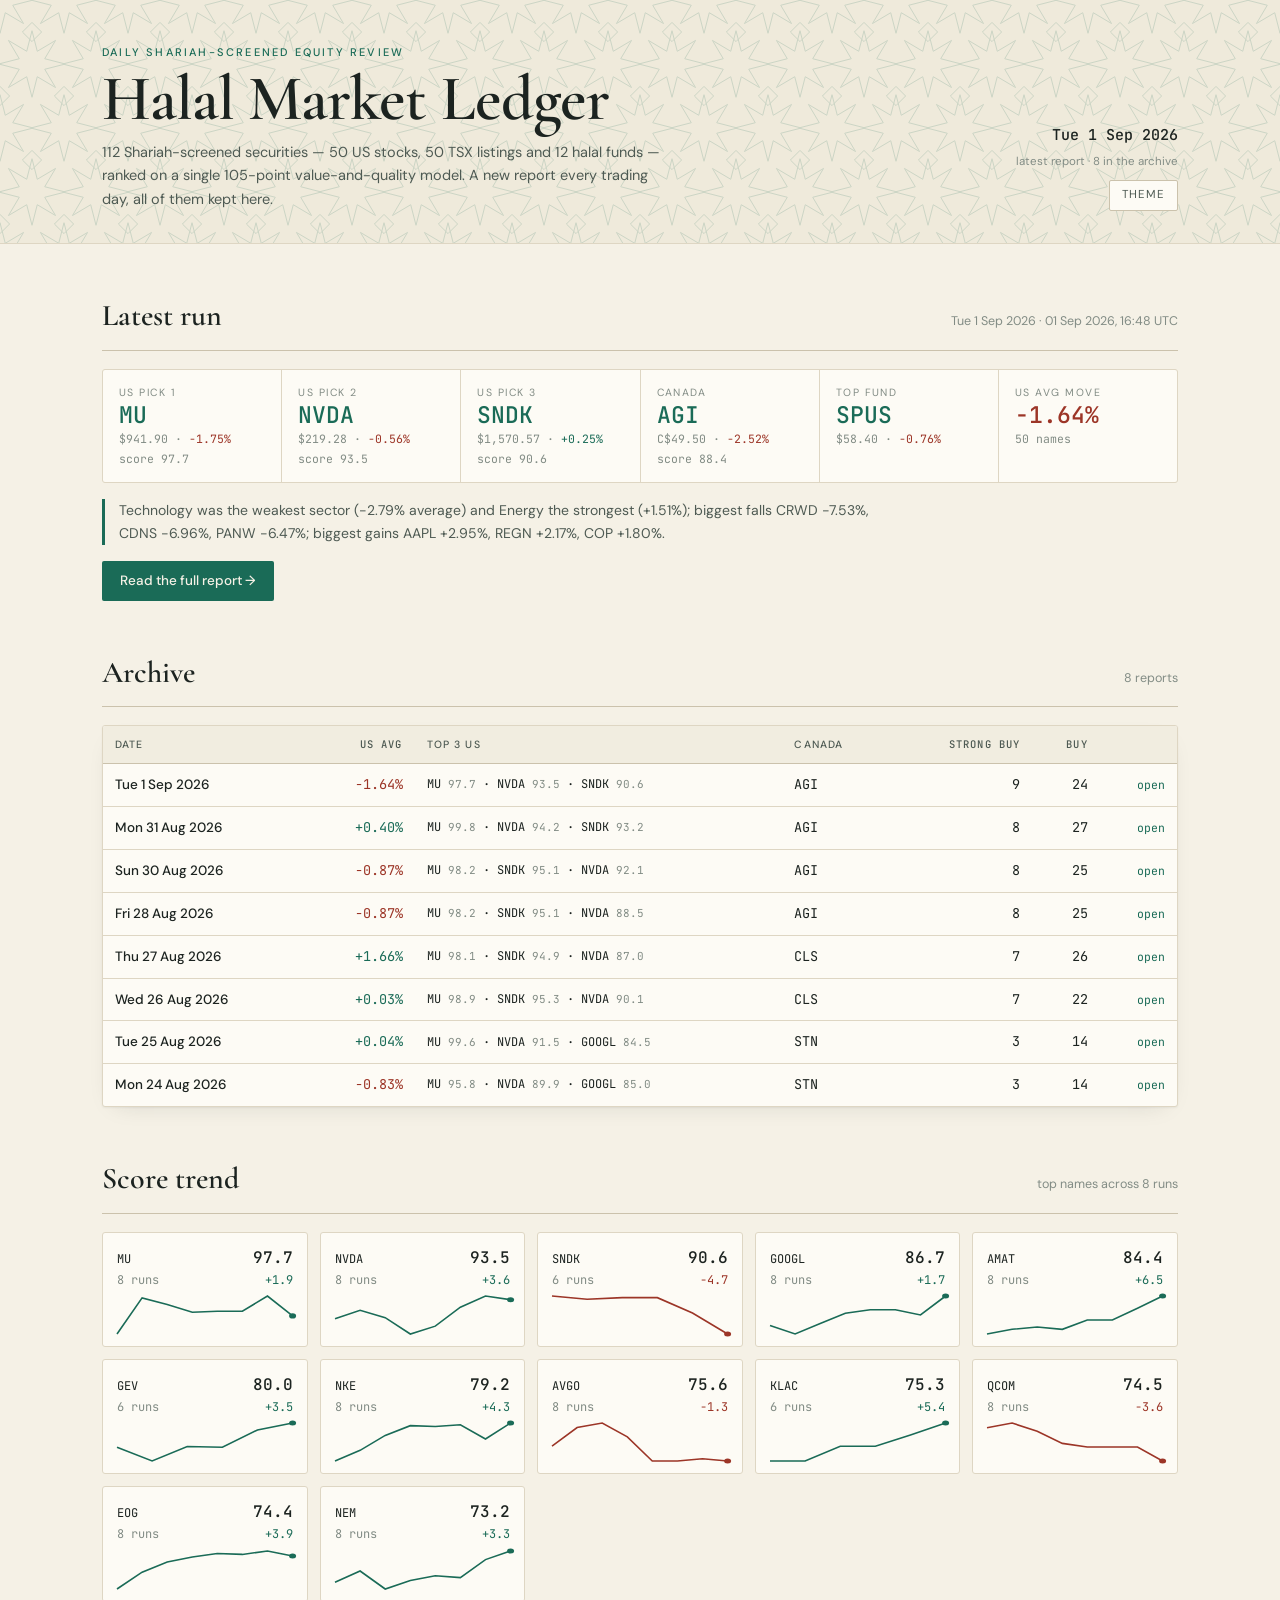
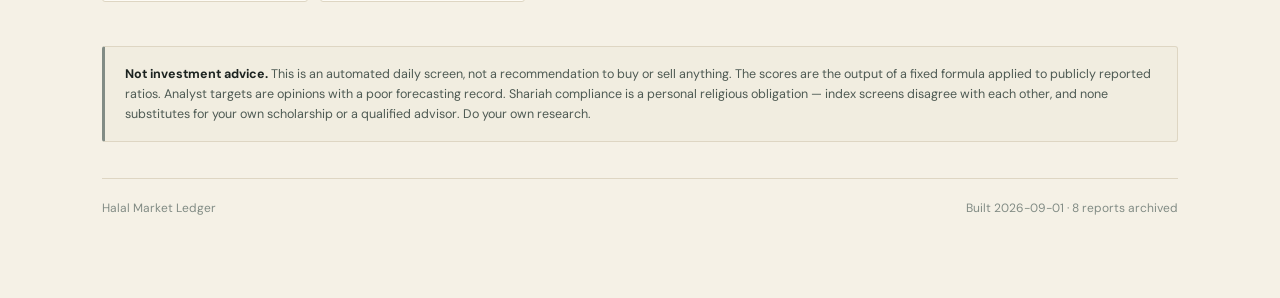
==== index.html @ 100cb051 "report: 2026-09-01" ====
<!doctype html>
<html lang="en">
<head>
<meta charset="utf-8">
<meta name="viewport" content="width=device-width,initial-scale=1">
<title>Halal Market Ledger</title>
<meta name="description" content="Daily Shariah-screened equity review — 112 securities scored every trading day.">
<link rel="icon" href="data:image/svg+xml,<svg xmlns=%22http://www.w3.org/2000/svg%22 viewBox=%220 0 100 100%22><text y=%22.9em%22 font-size=%2290%22>🌙</text></svg>">
<link rel="preconnect" href="https://fonts.googleapis.com">
<link rel="preconnect" href="https://fonts.gstatic.com" crossorigin>
<link rel="stylesheet" href="https://fonts.googleapis.com/css2?family=Cormorant+Garamond:wght@400;500;600;700&family=DM+Sans:opsz,wght@9..40,300;9..40,400;9..40,500;9..40,700&family=JetBrains+Mono:wght@400;500;700&display=swap">
<link rel="stylesheet" href="assets/style.css">
</head>
<body>
<script>(function(){try{var t=localStorage.getItem('hml-theme');if(t)document.documentElement.setAttribute('data-theme',t);}catch(e){}})();</script>

<div class="hero"><canvas id="stars"></canvas><div class="hero-in">
<div class="brand"><span class="eyebrow">Daily Shariah-Screened Equity Review</span><h1>Halal Market Ledger</h1><p class="sub">112 Shariah-screened securities &mdash; 50 US stocks, 50 TSX listings and 12 halal funds &mdash; ranked on a single 105-point value-and-quality model. A new report every trading day, all of them kept here.</p></div>
<div class="stamp">
<span class="big">Tue 1 Sep 2026</span>
<span class="sm">latest report &middot; 8 in the archive</span>
<button class="themebtn" id="themebtn" type="button" aria-label="Switch colour theme">Theme</button>
<script>
(function(){
  var b=document.getElementById('themebtn'); if(!b) return;
  b.addEventListener('click',function(){
    var de=document.documentElement, cur=de.getAttribute('data-theme');
    if(!cur){ cur = window.matchMedia && window.matchMedia('(prefers-color-scheme: dark)').matches ? 'dark':'light'; }
    var next = cur==='dark' ? 'light':'dark';
    de.setAttribute('data-theme',next);
    try{ localStorage.setItem('hml-theme',next); }catch(e){}
  });
})();
</script>
</div></div></div>
<div class="wrap">
<section><div class="sec-head"><h2>Latest run</h2><span class="sec-note">Tue 1 Sep 2026 &middot; 01 Sep 2026, 16:48 UTC</span></div>
<div class="strip">
<div class="sc"><span class="l">US pick 1</span><span class="v">MU</span><span class="m">$941.90 &middot; <span class="down">-1.75%</span></span><span class="m">score 97.7</span></div>
<div class="sc"><span class="l">US pick 2</span><span class="v">NVDA</span><span class="m">$219.28 &middot; <span class="down">-0.56%</span></span><span class="m">score 93.5</span></div>
<div class="sc"><span class="l">US pick 3</span><span class="v">SNDK</span><span class="m">$1,570.57 &middot; <span class="up">+0.25%</span></span><span class="m">score 90.6</span></div>
<div class="sc"><span class="l">Canada</span><span class="v">AGI</span><span class="m">C$49.50 &middot; <span class="down">-2.52%</span></span><span class="m">score 88.4</span></div>
<div class="sc"><span class="l">Top fund</span><span class="v">SPUS</span><span class="m">$58.40 &middot; <span class="down">-0.76%</span></span></div>
<div class="sc"><span class="l">US avg move</span><span class="v"><span class="down">-1.64%</span></span><span class="m">50 names</span></div>
</div>
<p class="note">Technology was the weakest sector (-2.79% average) and Energy the strongest (+1.51%); biggest falls CRWD -7.53%, CDNS -6.96%, PANW -6.47%; biggest gains AAPL +2.95%, REGN +2.17%, COP +1.80%.</p>
<p style="margin-top:16px"><a class="cta" href="reports/2026-09-01.html">Read the full report &rarr;</a></p>
</section>
<section><div class="sec-head"><h2>Archive</h2><span class="sec-note">8 reports</span></div>
<div class="tw"><table><thead><tr><th>Date</th><th class="num">US avg</th><th>Top 3 US</th><th>Canada</th><th class="num">Strong Buy</th><th class="num">Buy</th><th></th></tr></thead><tbody>
<tr><td class="nm"><a href="reports/2026-09-01.html">Tue 1 Sep 2026</a></td><td class="num"><span class="down">-1.64%</span></td><td class="picks">MU <span class="mut">97.7</span> &middot; NVDA <span class="mut">93.5</span> &middot; SNDK <span class="mut">90.6</span></td><td class="mono">AGI</td><td class="num">9</td><td class="num">24</td><td class="num"><a class="mini" href="reports/2026-09-01.html">open</a></td></tr>
<tr><td class="nm"><a href="reports/2026-08-31.html">Mon 31 Aug 2026</a></td><td class="num"><span class="up">+0.40%</span></td><td class="picks">MU <span class="mut">99.8</span> &middot; NVDA <span class="mut">94.2</span> &middot; SNDK <span class="mut">93.2</span></td><td class="mono">AGI</td><td class="num">8</td><td class="num">27</td><td class="num"><a class="mini" href="reports/2026-08-31.html">open</a></td></tr>
<tr><td class="nm"><a href="reports/2026-08-30.html">Sun 30 Aug 2026</a></td><td class="num"><span class="down">-0.87%</span></td><td class="picks">MU <span class="mut">98.2</span> &middot; SNDK <span class="mut">95.1</span> &middot; NVDA <span class="mut">92.1</span></td><td class="mono">AGI</td><td class="num">8</td><td class="num">25</td><td class="num"><a class="mini" href="reports/2026-08-30.html">open</a></td></tr>
<tr><td class="nm"><a href="reports/2026-08-28.html">Fri 28 Aug 2026</a></td><td class="num"><span class="down">-0.87%</span></td><td class="picks">MU <span class="mut">98.2</span> &middot; SNDK <span class="mut">95.1</span> &middot; NVDA <span class="mut">88.5</span></td><td class="mono">AGI</td><td class="num">8</td><td class="num">25</td><td class="num"><a class="mini" href="reports/2026-08-28.html">open</a></td></tr>
<tr><td class="nm"><a href="reports/2026-08-27.html">Thu 27 Aug 2026</a></td><td class="num"><span class="up">+1.66%</span></td><td class="picks">MU <span class="mut">98.1</span> &middot; SNDK <span class="mut">94.9</span> &middot; NVDA <span class="mut">87.0</span></td><td class="mono">CLS</td><td class="num">7</td><td class="num">26</td><td class="num"><a class="mini" href="reports/2026-08-27.html">open</a></td></tr>
<tr><td class="nm"><a href="reports/2026-08-26.html">Wed 26 Aug 2026</a></td><td class="num"><span class="up">+0.03%</span></td><td class="picks">MU <span class="mut">98.9</span> &middot; SNDK <span class="mut">95.3</span> &middot; NVDA <span class="mut">90.1</span></td><td class="mono">CLS</td><td class="num">7</td><td class="num">22</td><td class="num"><a class="mini" href="reports/2026-08-26.html">open</a></td></tr>
<tr><td class="nm"><a href="reports/2026-08-25.html">Tue 25 Aug 2026</a></td><td class="num"><span class="up">+0.04%</span></td><td class="picks">MU <span class="mut">99.6</span> &middot; NVDA <span class="mut">91.5</span> &middot; GOOGL <span class="mut">84.5</span></td><td class="mono">STN</td><td class="num">3</td><td class="num">14</td><td class="num"><a class="mini" href="reports/2026-08-25.html">open</a></td></tr>
<tr><td class="nm"><a href="reports/2026-08-24.html">Mon 24 Aug 2026</a></td><td class="num"><span class="down">-0.83%</span></td><td class="picks">MU <span class="mut">95.8</span> &middot; NVDA <span class="mut">89.9</span> &middot; GOOGL <span class="mut">85.0</span></td><td class="mono">STN</td><td class="num">3</td><td class="num">14</td><td class="num"><a class="mini" href="reports/2026-08-24.html">open</a></td></tr>
</tbody></table></div></section>
<section><div class="sec-head"><h2>Score trend</h2><span class="sec-note">top names across 8 runs</span></div>
<div id="trend" class="tgrid"></div></section>
<div class="disc"><b>Not investment advice.</b> This is an automated daily screen, not a recommendation to buy or sell anything. The scores are the output of a fixed formula applied to publicly reported ratios. Analyst targets are opinions with a poor forecasting record. Shariah compliance is a personal religious obligation &mdash; index screens disagree with each other, and none substitutes for your own scholarship or a qualified advisor. Do your own research.</div>
<footer><span>Halal Market Ledger</span><span>Built 2026-09-01 &middot; 8 reports archived</span></footer>
</div>
<script id="hist" type="application/json">[{"d": "2026-09-01", "us": [{"t": "MU", "p": 941.9046, "c": -1.7549653, "s": 97.7, "v": "Strong Buy"}, {"t": "NVDA", "p": 219.28, "c": -0.5578212, "s": 93.5, "v": "Strong Buy"}, {"t": "SNDK", "p": 1570.57, "c": 0.24701571, "s": 90.6, "v": "Strong Buy"}, {"t": "GOOGL", "p": 335.35, "c": -1.1788282, "s": 86.7, "v": "Strong Buy"}, {"t": "AMAT", "p": 441.51, "c": -3.6824548, "s": 84.4, "v": "Strong Buy"}, {"t": "GEV", "p": 888.85, "c": -1.0773212, "s": 80.0, "v": "Strong Buy"}, {"t": "NKE", "p": 38.17, "c": -1.2419232, "s": 79.2, "v": "Buy"}, {"t": "AVGO", "p": 369.26, "c": -0.29162028, "s": 75.6, "v": "Buy"}, {"t": "KLAC", "p": 169.76, "c": -3.2430906, "s": 75.3, "v": "Buy"}, {"t": "QCOM", "p": 166.2799, "c": -2.463684, "s": 74.5, "v": "Buy"}, {"t": "EOG", "p": 147.07, "c": 1.4555743, "s": 74.4, "v": "Buy"}, {"t": "NEM", "p": 124.19, "c": -1.4834168, "s": 73.2, "v": "Buy"}, {"t": "LRCX", "p": 290.71, "c": -3.5755744, "s": 73.1, "v": "Buy"}, {"t": "ISRG", "p": 367.61, "c": -2.4544926, "s": 72.2, "v": "Buy"}, {"t": "TXN", "p": 251.77, "c": -3.5031233, "s": 72.1, "v": "Buy"}, {"t": "ASML", "p": 1660.475, "c": -2.0952137, "s": 70.0, "v": "Buy"}, {"t": "ORCL", "p": 141.25, "c": -5.276918, "s": 68.7, "v": "Wait"}, {"t": "TJX", "p": 133.38, "c": -0.3957873, "s": 68.3, "v": "Buy"}, {"t": "REGN", "p": 816.43, "c": 2.171244, "s": 66.6, "v": "Hold"}, {"t": "MSFT", "p": 499.445, "c": -1.5464529, "s": 66.4, "v": "Buy"}, {"t": "CSCO", "p": 109.18, "c": -1.1856254, "s": 64.8, "v": "Hold"}, {"t": "COP", "p": 134.87, "c": 1.796354, "s": 64.7, "v": "Hold"}, {"t": "VRTX", "p": 549.045, "c": 0.8310004, "s": 64.5, "v": "Hold"}, {"t": "SYK", "p": 321.5101, "c": -0.70719165, "s": 64.1, "v": "Hold"}, {"t": "CDNS", "p": 315.21, "c": -6.9573197, "s": 64.1, "v": "Hold"}, {"t": "ADI", "p": 353.455, "c": -2.0898, "s": 63.7, "v": "Hold"}, {"t": "AMD", "p": 457.47, "c": -2.8148367, "s": 62.7, "v": "Hold"}, {"t": "ANET", "p": 190.135, "c": -2.8386774, "s": 62.0, "v": "Hold"}, {"t": "PG", "p": 146.36, "c": 0.85446906, "s": 59.8, "v": "Hold"}, {"t": "CTAS", "p": 200.0127, "c": -0.88076615, "s": 59.6, "v": "Hold"}, {"t": "ADBE", "p": 287.98, "c": -1.6428148, "s": 59.5, "v": "Hold"}, {"t": "XOM", "p": 163.02, "c": 1.2736894, "s": 58.1, "v": "Hold"}, {"t": "LLY", "p": 1165.655, "c": 0.7715758, "s": 56.1, "v": "Hold"}, {"t": "AAPL", "p": 326.195, "c": 2.950925, "s": 55.0, "v": "Hold"}, {"t": "HD", "p": 321.11, "c": -2.0498433, "s": 54.7, "v": "Wait"}, {"t": "JNJ", "p": 268.7747, "c": 1.1001251, "s": 54.5, "v": "Hold"}, {"t": "LIN", "p": 482.73, "c": -1.3991535, "s": 54.1, "v": "Hold"}, {"t": "FTNT", "p": 160.995, "c": -5.8123198, "s": 52.3, "v": "Hold"}, {"t": "ITW", "p": 270.2, "c": -1.8774678, "s": 51.4, "v": "Wait"}, {"t": "EMR", "p": 148.52, "c": -2.5715022, "s": 51.3, "v": "Hold"}, {"t": "ABT", "p": 109.55, "c": -0.7339594, "s": 51.0, "v": "Hold"}, {"t": "TMO", "p": 600.78, "c": -2.6446195, "s": 50.6, "v": "Hold"}, {"t": "DHR", "p": 206.75, "c": -3.1887982, "s": 50.5, "v": "Hold"}, {"t": "CRM", "p": 254.79, "c": -1.0678012, "s": 49.3, "v": "Hold"}, {"t": "TSLA", "p": 356.89, "c": -3.0058424, "s": 43.0, "v": "Wait"}, {"t": "CRWD", "p": 213.6, "c": -7.532465, "s": 35.5, "v": "Skip"}, {"t": "ABBV", "p": 258.9, "c": 0.9671556, "s": 35.0, "v": "Skip"}, {"t": "NOW", "p": 142.37, "c": -3.7975607, "s": 33.1, "v": "Skip"}, {"t": "PANW", "p": 357.425, "c": -6.4650817, "s": 30.5, "v": "Skip"}, {"t": "MRK", "p": 148.845, "c": 0.7343034, "s": 29.7, "v": "Skip"}]}, {"d": "2026-08-31", "us": [{"t": "MU", "p": 958.73, "c": 2.7731917, "s": 99.8, "v": "Strong Buy"}, {"t": "NVDA", "p": 220.78, "c": 1.4847142, "s": 94.2, "v": "Strong Buy"}, {"t": "SNDK", "p": 1566.7, "c": 5.5031023, "s": 93.2, "v": "Strong Buy"}, {"t": "GOOGL", "p": 339.35, "c": -2.0889208, "s": 85.6, "v": "Strong Buy"}, {"t": "AMAT", "p": 458.39, "c": -0.7104639, "s": 82.3, "v": "Strong Buy"}, {"t": "GEV", "p": 898.53, "c": -1.46941, "s": 79.0, "v": "Buy"}, {"t": "NKE", "p": 39.06, "c": -1.36363, "s": 77.4, "v": "Buy"}, {"t": "QCOM", "p": 170.48, "c": 3.8309236, "s": 76.0, "v": "Buy"}, {"t": "AVGO", "p": 370.34, "c": 0.42029008, "s": 75.8, "v": "Buy"}, {"t": "EOG", "p": 144.96, "c": 1.12313, "s": 75.0, "v": "Buy"}, {"t": "KLAC", "p": 175.45, "c": -0.051268283, "s": 73.6, "v": "Buy"}, {"t": "NEM", "p": 126.06, "c": -1.50024, "s": 72.3, "v": "Buy"}, {"t": "LRCX", "p": 301.49, "c": -0.13580777, "s": 71.8, "v": "Buy"}, {"t": "ISRG", "p": 376.86, "c": 1.1433116, "s": 71.8, "v": "Buy"}, {"t": "TXN", "p": 260.91, "c": 0.8776635, "s": 71.2, "v": "Buy"}, {"t": "ORCL", "p": 149.12, "c": -1.14684, "s": 69.5, "v": "Wait"}, {"t": "ASML", "p": 1696.01, "c": -0.008844945, "s": 69.3, "v": "Buy"}, {"t": "TJX", "p": 133.91, "c": -0.895494, "s": 67.9, "v": "Buy"}, {"t": "REGN", "p": 799.08, "c": 0.61572355, "s": 66.8, "v": "Buy"}, {"t": "COP", "p": 132.49, "c": 1.64173, "s": 65.7, "v": "Buy"}, {"t": "MSFT", "p": 507.29, "c": -1.2151228, "s": 65.4, "v": "Buy"}, {"t": "VRTX", "p": 544.52, "c": 0.5224422, "s": 64.8, "v": "Hold"}, {"t": "CSCO", "p": 110.49, "c": 0.5094129, "s": 64.6, "v": "Hold"}, {"t": "SYK", "p": 323.8, "c": -2.08353, "s": 63.3, "v": "Hold"}, {"t": "AMD", "p": 470.72, "c": 1.1040025, "s": 62.4, "v": "Hold"}, {"t": "ADI", "p": 362.14, "c": 0.099512376, "s": 62.4, "v": "Hold"}, {"t": "CDNS", "p": 338.78, "c": -0.4729915, "s": 61.2, "v": "Hold"}, {"t": "ANET", "p": 195.69, "c": 0.158664, "s": 61.0, "v": "Hold"}, {"t": "PG", "p": 145.12, "c": 0.931977, "s": 60.4, "v": "Hold"}, {"t": "ADBE", "p": 292.79, "c": 0.43565434, "s": 60.2, "v": "Hold"}, {"t": "XOM", "p": 160.95, "c": 2.70563, "s": 59.8, "v": "Hold"}, {"t": "CTAS", "p": 201.79, "c": -1.1705356, "s": 58.9, "v": "Hold"}, {"t": "FTNT", "p": 170.93, "c": 2.969875, "s": 56.0, "v": "Hold"}, {"t": "LLY", "p": 1156.73, "c": -1.52221, "s": 55.7, "v": "Hold"}, {"t": "AAPL", "p": 316.85, "c": -0.8914626, "s": 54.4, "v": "Hold"}, {"t": "JNJ", "p": 265.85, "c": -0.817043, "s": 54.2, "v": "Hold"}, {"t": "HD", "p": 327.83, "c": -0.714745, "s": 53.6, "v": "Wait"}, {"t": "LIN", "p": 489.58, "c": 0.014295276, "s": 53.5, "v": "Hold"}, {"t": "ABT", "p": 110.36, "c": -1.87606, "s": 50.2, "v": "Hold"}, {"t": "ITW", "p": 275.37, "c": -1.68869, "s": 50.1, "v": "Wait"}, {"t": "EMR", "p": 152.44, "c": -1.76569, "s": 49.9, "v": "Hold"}, {"t": "TMO", "p": 617.1, "c": -0.816487, "s": 49.5, "v": "Hold"}, {"t": "CRM", "p": 257.54, "c": 0.601566, "s": 49.4, "v": "Hold"}, {"t": "DHR", "p": 213.56, "c": -1.16167, "s": 49.1, "v": "Hold"}, {"t": "TSLA", "p": 367.95, "c": 5.5053797, "s": 44.8, "v": "Wait"}, {"t": "CRWD", "p": 231.0, "c": 5.7692337, "s": 37.0, "v": "Wait"}, {"t": "NOW", "p": 147.99, "c": 2.2666, "s": 35.9, "v": "Skip"}, {"t": "ABBV", "p": 256.42, "c": 0.367942, "s": 35.2, "v": "Skip"}, {"t": "PANW", "p": 382.13, "c": 2.836462, "s": 33.5, "v": "Skip"}, {"t": "MRK", "p": 147.76, "c": -0.397716, "s": 29.4, "v": "Skip"}]}, {"d": "2026-08-30", "us": [{"t": "MU", "p": 932.86, "c": -0.27047855, "s": 98.2, "v": "Strong Buy"}, {"t": "SNDK", "p": 1484.98, "c": 0.002022243, "s": 95.1, "v": "Strong Buy"}, {"t": "NVDA", "p": 217.55, "c": -4.5749598, "s": 92.1, "v": "Strong Buy"}, {"t": "GOOGL", "p": 346.59, "c": 1.743726, "s": 85.9, "v": "Strong Buy"}, {"t": "AMAT", "p": 461.67, "c": -4.2893214, "s": 80.3, "v": "Strong Buy"}, {"t": "NKE", "p": 39.6, "c": 3.01769, "s": 79.0, "v": "Buy"}, {"t": "GEV", "p": 911.93, "c": -4.39282, "s": 76.5, "v": "Buy"}, {"t": "QCOM", "p": 164.19, "c": -0.35805094, "s": 76.0, "v": "Buy"}, {"t": "AVGO", "p": 368.79, "c": -0.74016255, "s": 75.6, "v": "Buy"}, {"t": "EOG", "p": 143.35, "c": -0.795844, "s": 74.6, "v": "Buy"}, {"t": "ISRG", "p": 372.6, "c": 1.5065242, "s": 73.0, "v": "Buy"}, {"t": "KLAC", "p": 175.54, "c": -4.47843, "s": 72.0, "v": "Buy"}, {"t": "NEM", "p": 127.98, "c": -3.25799, "s": 70.4, "v": "Buy"}, {"t": "TXN", "p": 258.64, "c": -2.9639053, "s": 69.9, "v": "Buy"}, {"t": "LRCX", "p": 301.9, "c": -5.2357316, "s": 69.9, "v": "Buy"}, {"t": "ORCL", "p": 150.85, "c": -0.717386, "s": 69.5, "v": "Wait"}, {"t": "ASML", "p": 1696.16, "c": -2.2391787, "s": 68.4, "v": "Buy"}, {"t": "TJX", "p": 135.12, "c": 0.670536, "s": 67.9, "v": "Buy"}, {"t": "REGN", "p": 794.19, "c": -1.6738706, "s": 66.2, "v": "Buy"}, {"t": "MSFT", "p": 513.53, "c": 1.6770349, "s": 66.0, "v": "Buy"}, {"t": "COP", "p": 130.35, "c": 0.640829, "s": 66.0, "v": "Buy"}, {"t": "VRTX", "p": 541.69, "c": -1.0702193, "s": 64.5, "v": "Hold"}, {"t": "SYK", "p": 330.69, "c": 2.6605, "s": 64.2, "v": "Hold"}, {"t": "CSCO", "p": 109.93, "c": -1.9794928, "s": 64.1, "v": "Hold"}, {"t": "AMD", "p": 465.58, "c": -2.326563, "s": 61.6, "v": "Hold"}, {"t": "ADI", "p": 361.78, "c": -3.4016852, "s": 61.2, "v": "Hold"}, {"t": "PG", "p": 143.78, "c": 0.447114, "s": 60.7, "v": "Hold"}, {"t": "ADBE", "p": 291.52, "c": 0.81964207, "s": 60.5, "v": "Hold"}, {"t": "CDNS", "p": 340.39, "c": -2.0601277, "s": 60.4, "v": "Hold"}, {"t": "ANET", "p": 195.38, "c": -2.83952, "s": 60.1, "v": "Hold"}, {"t": "XOM", "p": 156.71, "c": 0.172593, "s": 59.9, "v": "Hold"}, {"t": "CTAS", "p": 204.18, "c": 0.01469448, "s": 58.4, "v": "Hold"}, {"t": "AAPL", "p": 319.7, "c": 1.627575, "s": 55.3, "v": "Hold"}, {"t": "LLY", "p": 1174.61, "c": -0.126689, "s": 54.9, "v": "Hold"}, {"t": "JNJ", "p": 268.04, "c": 0.854129, "s": 54.5, "v": "Hold"}, {"t": "LIN", "p": 489.51, "c": 0.85711414, "s": 54.1, "v": "Hold"}, {"t": "HD", "p": 330.19, "c": 0.480818, "s": 53.6, "v": "Wait"}, {"t": "FTNT", "p": 166.0, "c": -3.9240646, "s": 52.7, "v": "Hold"}, {"t": "CRM", "p": 256.0, "c": 1.56715, "s": 50.5, "v": "Hold"}, {"t": "ABT", "p": 112.47, "c": 0.788606, "s": 50.0, "v": "Hold"}, {"t": "ITW", "p": 280.1, "c": -0.557392, "s": 49.2, "v": "Wait"}, {"t": "DHR", "p": 216.07, "c": 0.18083, "s": 48.7, "v": "Hold"}, {"t": "TMO", "p": 622.18, "c": -1.35088, "s": 48.7, "v": "Hold"}, {"t": "EMR", "p": 155.18, "c": -1.60422, "s": 48.7, "v": "Hold"}, {"t": "TSLA", "p": 348.75, "c": -1.7079556, "s": 44.9, "v": "Wait"}, {"t": "NOW", "p": 144.71, "c": 4.5366, "s": 37.0, "v": "Wait"}, {"t": "CRWD", "p": 218.4, "c": -4.1937237, "s": 35.1, "v": "Skip"}, {"t": "ABBV", "p": 255.48, "c": -1.03428, "s": 34.8, "v": "Skip"}, {"t": "PANW", "p": 371.59, "c": -2.9411023, "s": 30.6, "v": "Skip"}, {"t": "MRK", "p": 148.35, "c": -0.795765, "s": 29.1, "v": "Skip"}]}, {"d": "2026-08-28", "us": [{"t": "MU", "p": 932.86, "c": -0.27047855, "s": 98.2, "v": "Strong Buy"}, {"t": "SNDK", "p": 1484.98, "c": 0.002022243, "s": 95.1, "v": "Strong Buy"}, {"t": "NVDA", "p": 217.55, "c": -4.5749598, "s": 88.5, "v": "Strong Buy"}, {"t": "GOOGL", "p": 346.59, "c": 1.743726, "s": 85.9, "v": "Strong Buy"}, {"t": "AMAT", "p": 461.67, "c": -4.2893214, "s": 80.3, "v": "Strong Buy"}, {"t": "NKE", "p": 39.6, "c": 3.01769, "s": 78.8, "v": "Buy"}, {"t": "GEV", "p": 911.93, "c": -4.39282, "s": 76.6, "v": "Buy"}, {"t": "QCOM", "p": 164.19, "c": -0.35805094, "s": 76.0, "v": "Buy"}, {"t": "AVGO", "p": 368.79, "c": -0.74016255, "s": 75.6, "v": "Buy"}, {"t": "EOG", "p": 143.35, "c": -0.795844, "s": 74.7, "v": "Buy"}, {"t": "ISRG", "p": 372.6, "c": 1.5065242, "s": 73.0, "v": "Buy"}, {"t": "KLAC", "p": 175.54, "c": -4.47843, "s": 72.0, "v": "Buy"}, {"t": "NEM", "p": 127.98, "c": -3.25799, "s": 70.6, "v": "Buy"}, {"t": "TXN", "p": 258.64, "c": -2.9639053, "s": 70.3, "v": "Buy"}, {"t": "LRCX", "p": 301.9, "c": -5.2357316, "s": 69.9, "v": "Buy"}, {"t": "ORCL", "p": 150.85, "c": -0.717386, "s": 69.5, "v": "Wait"}, {"t": "ASML", "p": 1696.16, "c": -2.2391787, "s": 68.4, "v": "Buy"}, {"t": "TJX", "p": 135.12, "c": 0.670536, "s": 67.9, "v": "Buy"}, {"t": "REGN", "p": 794.19, "c": -1.6738706, "s": 66.3, "v": "Buy"}, {"t": "MSFT", "p": 513.53, "c": 1.6770349, "s": 66.0, "v": "Buy"}, {"t": "COP", "p": 130.35, "c": 0.640829, "s": 66.0, "v": "Buy"}, {"t": "VRTX", "p": 541.69, "c": -1.0702193, "s": 64.5, "v": "Hold"}, {"t": "SYK", "p": 330.69, "c": 2.6605, "s": 64.2, "v": "Hold"}, {"t": "CSCO", "p": 109.93, "c": -1.9794928, "s": 64.1, "v": "Hold"}, {"t": "AMD", "p": 465.58, "c": -2.326563, "s": 61.7, "v": "Hold"}, {"t": "ADI", "p": 361.78, "c": -3.4016852, "s": 61.2, "v": "Hold"}, {"t": "PG", "p": 143.78, "c": 0.447114, "s": 60.7, "v": "Hold"}, {"t": "ADBE", "p": 291.52, "c": 0.81964207, "s": 60.5, "v": "Hold"}, {"t": "CDNS", "p": 340.39, "c": -2.0601277, "s": 60.5, "v": "Hold"}, {"t": "ANET", "p": 195.38, "c": -2.83952, "s": 60.1, "v": "Hold"}, {"t": "XOM", "p": 156.71, "c": 0.172593, "s": 59.8, "v": "Hold"}, {"t": "CTAS", "p": 204.18, "c": 0.01469448, "s": 58.5, "v": "Hold"}, {"t": "AAPL", "p": 319.7, "c": 1.627575, "s": 55.2, "v": "Hold"}, {"t": "LLY", "p": 1174.61, "c": -0.126689, "s": 55.0, "v": "Hold"}, {"t": "JNJ", "p": 268.04, "c": 0.854129, "s": 54.5, "v": "Hold"}, {"t": "LIN", "p": 489.51, "c": 0.85711414, "s": 54.1, "v": "Hold"}, {"t": "HD", "p": 330.19, "c": 0.480818, "s": 53.6, "v": "Wait"}, {"t": "FTNT", "p": 166.0, "c": -3.9240646, "s": 52.7, "v": "Hold"}, {"t": "ABT", "p": 112.47, "c": 0.788606, "s": 50.0, "v": "Hold"}, {"t": "ITW", "p": 280.1, "c": -0.557392, "s": 49.2, "v": "Wait"}, {"t": "CRM", "p": 256.0, "c": 1.56715, "s": 49.1, "v": "Hold"}, {"t": "TMO", "p": 622.18, "c": -1.35088, "s": 48.9, "v": "Hold"}, {"t": "DHR", "p": 216.07, "c": 0.18083, "s": 48.7, "v": "Hold"}, {"t": "EMR", "p": 155.18, "c": -1.60422, "s": 48.6, "v": "Hold"}, {"t": "TSLA", "p": 348.75, "c": -1.7079556, "s": 44.9, "v": "Wait"}, {"t": "NOW", "p": 144.71, "c": 4.5366, "s": 37.0, "v": "Wait"}, {"t": "ABBV", "p": 255.48, "c": -1.03428, "s": 34.9, "v": "Skip"}, {"t": "CRWD", "p": 218.4, "c": -4.1937237, "s": 32.9, "v": "Skip"}, {"t": "PANW", "p": 371.59, "c": -2.9411023, "s": 30.6, "v": "Skip"}, {"t": "MRK", "p": 148.35, "c": -0.795765, "s": 29.1, "v": "Skip"}]}, {"d": "2026-08-27", "us": [{"t": "MU", "p": 935.39, "c": -0.32075977, "s": 98.1, "v": "Strong Buy"}, {"t": "SNDK", "p": 1484.95, "c": -0.9617402, "s": 94.9, "v": "Strong Buy"}, {"t": "NVDA", "p": 227.98, "c": 8.737953, "s": 87.0, "v": "Strong Buy"}, {"t": "GOOGL", "p": 340.65, "c": -0.3947386, "s": 85.7, "v": "Strong Buy"}, {"t": "NKE", "p": 38.44, "c": -0.388706, "s": 78.9, "v": "Buy"}, {"t": "AMAT", "p": 482.36, "c": 0.5419326, "s": 78.7, "v": "Buy"}, {"t": "AVGO", "p": 371.54, "c": 4.4855065, "s": 77.7, "v": "Buy"}, {"t": "QCOM", "p": 164.78, "c": 0.6474453, "s": 76.4, "v": "Buy"}, {"t": "GEV", "p": 953.83, "c": 0.0776412, "s": 74.5, "v": "Buy"}, {"t": "EOG", "p": 144.5, "c": -0.234739, "s": 74.3, "v": "Buy"}, {"t": "ISRG", "p": 367.07, "c": -0.90438044, "s": 72.8, "v": "Buy"}, {"t": "ORCL", "p": 151.94, "c": 2.06221, "s": 71.2, "v": "Wait"}, {"t": "TXN", "p": 266.54, "c": 1.822218, "s": 70.3, "v": "Buy"}, {"t": "NEM", "p": 132.29, "c": 0.524306, "s": 70.1, "v": "Hold"}, {"t": "KLAC", "p": 183.77, "c": -0.03263752, "s": 69.9, "v": "Buy"}, {"t": "LRCX", "p": 318.58, "c": 1.8217789, "s": 69.5, "v": "Buy"}, {"t": "ASML", "p": 1735.01, "c": -0.608946, "s": 67.7, "v": "Buy"}, {"t": "TJX", "p": 134.22, "c": -1.90748, "s": 67.4, "v": "Buy"}, {"t": "MSFT", "p": 505.06, "c": 1.7507106, "s": 67.3, "v": "Buy"}, {"t": "COP", "p": 129.52, "c": -0.834543, "s": 65.7, "v": "Buy"}, {"t": "REGN", "p": 807.71, "c": -0.8689302, "s": 65.5, "v": "Buy"}, {"t": "VRTX", "p": 547.55, "c": 0.047508594, "s": 64.1, "v": "Hold"}, {"t": "SYK", "p": 322.12, "c": -2.29017, "s": 63.5, "v": "Hold"}, {"t": "CSCO", "p": 112.15, "c": -0.18689843, "s": 63.0, "v": "Hold"}, {"t": "ADBE", "p": 289.15, "c": 5.7337155, "s": 62.4, "v": "Hold"}, {"t": "CDNS", "p": 347.55, "c": 3.845463, "s": 62.0, "v": "Hold"}, {"t": "AMD", "p": 476.67, "c": -0.8857795, "s": 60.5, "v": "Hold"}, {"t": "PG", "p": 143.14, "c": -1.28276, "s": 60.4, "v": "Hold"}, {"t": "ADI", "p": 374.52, "c": 0.73157644, "s": 60.1, "v": "Hold"}, {"t": "XOM", "p": 156.44, "c": -1.10626, "s": 59.6, "v": "Hold"}, {"t": "ANET", "p": 201.09, "c": -0.573549, "s": 58.9, "v": "Hold"}, {"t": "CTAS", "p": 204.15, "c": -0.79211044, "s": 58.3, "v": "Hold"}, {"t": "FTNT", "p": 172.78, "c": 9.673738, "s": 56.5, "v": "Hold"}, {"t": "AAPL", "p": 314.58, "c": 0.36049587, "s": 55.3, "v": "Hold"}, {"t": "LLY", "p": 1176.1, "c": -1.11905, "s": 54.6, "v": "Hold"}, {"t": "JNJ", "p": 265.77, "c": -1.56667, "s": 54.0, "v": "Hold"}, {"t": "LIN", "p": 485.35, "c": -1.0156386, "s": 53.8, "v": "Hold"}, {"t": "HD", "p": 328.61, "c": -1.86353, "s": 53.1, "v": "Wait"}, {"t": "ABT", "p": 111.59, "c": -2.19983, "s": 49.4, "v": "Hold"}, {"t": "DHR", "p": 215.68, "c": 0.148585, "s": 48.8, "v": "Hold"}, {"t": "ITW", "p": 281.67, "c": -1.34496, "s": 48.7, "v": "Wait"}, {"t": "TMO", "p": 630.7, "c": -0.474982, "s": 48.2, "v": "Hold"}, {"t": "EMR", "p": 157.71, "c": -0.366408, "s": 47.8, "v": "Wait"}, {"t": "CRM", "p": 252.05, "c": 22.5805, "s": 47.5, "v": "Wait"}, {"t": "TSLA", "p": 354.81, "c": 2.5996153, "s": 46.1, "v": "Wait"}, {"t": "NOW", "p": 138.43, "c": 10.0397, "s": 38.7, "v": "Wait"}, {"t": "CRWD", "p": 227.96, "c": 20.499004, "s": 35.5, "v": "Skip"}, {"t": "PANW", "p": 382.85, "c": 12.831926, "s": 34.1, "v": "Skip"}, {"t": "ABBV", "p": 258.15, "c": -1.80677, "s": 34.0, "v": "Skip"}, {"t": "MRK", "p": 149.54, "c": -2.32529, "s": 28.5, "v": "Skip"}]}, {"d": "2026-08-26", "us": [{"t": "MU", "p": 938.23, "c": 0.563792, "s": 98.9, "v": "Strong Buy"}, {"t": "SNDK", "p": 1486.84, "c": 0.40991822, "s": 95.3, "v": "Strong Buy"}, {"t": "NVDA", "p": 212.25, "c": -0.37550014, "s": 90.1, "v": "Strong Buy"}, {"t": "GOOGL", "p": 343.06, "c": -1.1240472, "s": 85.1, "v": "Strong Buy"}, {"t": "AMAT", "p": 476.44, "c": -0.7499388, "s": 79.1, "v": "Buy"}, {"t": "AVGO", "p": 354.17, "c": -0.7204061, "s": 78.9, "v": "Buy"}, {"t": "NKE", "p": 39.015, "c": -1.177812, "s": 77.8, "v": "Buy"}, {"t": "QCOM", "p": 161.82, "c": 0.78475946, "s": 77.7, "v": "Buy"}, {"t": "GEV", "p": 943.88, "c": 1.8505956, "s": 76.5, "v": "Buy"}, {"t": "EOG", "p": 145.3, "c": -1.0420206, "s": 73.7, "v": "Buy"}, {"t": "ISRG", "p": 369.99, "c": -0.49752745, "s": 72.3, "v": "Buy"}, {"t": "ORCL", "p": 149.455, "c": 3.2433045, "s": 71.9, "v": "Wait"}, {"t": "TXN", "p": 259.93, "c": -0.046143096, "s": 70.7, "v": "Buy"}, {"t": "KLAC", "p": 181.575, "c": -0.96269196, "s": 69.9, "v": "Buy"}, {"t": "LRCX", "p": 311.75, "c": -0.92480886, "s": 69.4, "v": "Buy"}, {"t": "NEM", "p": 132.495, "c": -1.9572327, "s": 69.2, "v": "Hold"}, {"t": "ASML", "p": 1749.97, "c": 0.33304307, "s": 68.6, "v": "Buy"}, {"t": "MSFT", "p": 494.85, "c": 0.6384739, "s": 67.9, "v": "Buy"}, {"t": "TJX", "p": 137.525, "c": -1.4020883, "s": 66.6, "v": "Buy"}, {"t": "COP", "p": 131.385, "c": -0.34511667, "s": 64.9, "v": "Hold"}, {"t": "REGN", "p": 822.625, "c": -1.3118429, "s": 64.2, "v": "Hold"}, {"t": "VRTX", "p": 550.41, "c": -0.44134983, "s": 63.7, "v": "Hold"}, {"t": "CSCO", "p": 112.165, "c": 0.94950974, "s": 63.1, "v": "Hold"}, {"t": "CDNS", "p": 337.435, "c": 1.6676722, "s": 63.0, "v": "Hold"}, {"t": "ANET", "p": 195.8994, "c": 2.5973585, "s": 62.6, "v": "Hold"}, {"t": "SYK", "p": 331.595, "c": 0.30400342, "s": 62.3, "v": "Hold"}, {"t": "AMD", "p": 489.57, "c": 2.1682906, "s": 60.4, "v": "Hold"}, {"t": "ADBE", "p": 271.52, "c": -0.8761771, "s": 60.0, "v": "Hold"}, {"t": "PG", "p": 145.095, "c": -0.20976113, "s": 59.7, "v": "Hold"}, {"t": "ADI", "p": 375.43, "c": 0.4736897, "s": 59.7, "v": "Hold"}, {"t": "XOM", "p": 159.65, "c": -0.6162883, "s": 58.3, "v": "Hold"}, {"t": "CTAS", "p": 205.85, "c": 0.53253776, "s": 58.3, "v": "Hold"}, {"t": "FTNT", "p": 157.57, "c": 2.5472336, "s": 57.3, "v": "Hold"}, {"t": "AAPL", "p": 312.5599, "c": 0.8777029, "s": 56.1, "v": "Hold"}, {"t": "CRM", "p": 204.46, "c": -0.59798515, "s": 54.6, "v": "Hold"}, {"t": "LIN", "p": 493.58, "c": 1.3095185, "s": 53.9, "v": "Hold"}, {"t": "JNJ", "p": 270.645, "c": -0.9134603, "s": 53.0, "v": "Hold"}, {"t": "LLY", "p": 1205.56, "c": -2.2502155, "s": 52.5, "v": "Hold"}, {"t": "HD", "p": 336.97, "c": -0.26932746, "s": 51.8, "v": "Wait"}, {"t": "EMR", "p": 157.615, "c": 1.7133446, "s": 49.2, "v": "Hold"}, {"t": "ITW", "p": 285.5392, "c": 1.3808703, "s": 49.0, "v": "Wait"}, {"t": "DHR", "p": 215.505, "c": -0.21530598, "s": 48.7, "v": "Hold"}, {"t": "TMO", "p": 627.81, "c": -0.05413147, "s": 48.6, "v": "Hold"}, {"t": "CRWD", "p": 188.895, "c": 1.8959515, "s": 48.4, "v": "Hold"}, {"t": "ABT", "p": 115.465, "c": -0.57261026, "s": 47.6, "v": "Wait"}, {"t": "TSLA", "p": 348.89, "c": -0.40708402, "s": 45.2, "v": "Wait"}, {"t": "NOW", "p": 124.57, "c": -1.9142904, "s": 42.3, "v": "Wait"}, {"t": "PANW", "p": 340.705, "c": 0.23683222, "s": 35.0, "v": "Skip"}, {"t": "ABBV", "p": 261.205, "c": -1.7250543, "s": 33.3, "v": "Skip"}, {"t": "MRK", "p": 154.165, "c": -1.4604394, "s": 28.8, "v": "Skip"}]}, {"d": "2026-08-25", "us": [{"t": "MU", "p": 926.3782, "c": 1.7517197, "s": 99.6, "v": "Strong Buy"}, {"t": "NVDA", "p": 212.025, "c": 1.7003613, "s": 91.5, "v": "Strong Buy"}, {"t": "GOOGL", "p": 346.805, "c": -0.3605714, "s": 84.5, "v": "Strong Buy"}, {"t": "AMAT", "p": 478.75, "c": -1.1235263, "s": 78.7, "v": "Buy"}, {"t": "QCOM", "p": 159.71, "c": 0.74434364, "s": 78.6, "v": "Buy"}, {"t": "AVGO", "p": 355.87, "c": -0.80555654, "s": 78.5, "v": "Buy"}, {"t": "NKE", "p": 39.428, "c": -3.2515357, "s": 76.1, "v": "Buy"}, {"t": "EOG", "p": 147.67, "c": -1.6909716, "s": 72.5, "v": "Buy"}, {"t": "ISRG", "p": 370.33, "c": -0.86731285, "s": 72.1, "v": "Buy"}, {"t": "NEM", "p": 135.04, "c": 2.4271822, "s": 71.1, "v": "Hold"}, {"t": "TXN", "p": 259.17, "c": 0.11585224, "s": 71.0, "v": "Buy"}, {"t": "ORCL", "p": 143.535, "c": 0.7616755, "s": 70.9, "v": "Wait"}, {"t": "LRCX", "p": 313.11, "c": 0.9478582, "s": 70.0, "v": "Buy"}, {"t": "ASML", "p": 1740.085, "c": -0.0025885392, "s": 68.9, "v": "Buy"}, {"t": "MSFT", "p": 490.29, "c": 0.6115227, "s": 68.6, "v": "Buy"}, {"t": "TJX", "p": 139.99, "c": -0.5116916, "s": 65.4, "v": "Buy"}, {"t": "VRTX", "p": 553.205, "c": 1.0254004, "s": 64.2, "v": "Hold"}, {"t": "REGN", "p": 834.33, "c": 0.70368344, "s": 64.2, "v": "Hold"}, {"t": "COP", "p": 132.855, "c": -0.37119743, "s": 64.2, "v": "Hold"}, {"t": "SYK", "p": 330.72, "c": 0.88771045, "s": 63.0, "v": "Hold"}, {"t": "AMD", "p": 479.48, "c": 4.977617, "s": 62.7, "v": "Hold"}, {"t": "ADBE", "p": 273.43, "c": -1.0279785, "s": 60.0, "v": "Hold"}, {"t": "PG", "p": 145.36, "c": -0.84584856, "s": 59.4, "v": "Hold"}, {"t": "XOM", "p": 161.531, "c": -1.5355058, "s": 57.4, "v": "Hold"}, {"t": "AAPL", "p": 308.66, "c": -0.5413394, "s": 56.2, "v": "Hold"}, {"t": "CRM", "p": 205.7, "c": -1.6071944, "s": 53.9, "v": "Hold"}, {"t": "LIN", "p": 487.61, "c": -0.49385005, "s": 53.6, "v": "Hold"}, {"t": "JNJ", "p": 273.07, "c": 0.5042308, "s": 53.2, "v": "Hold"}, {"t": "HD", "p": 337.79, "c": 0.1066935, "s": 51.7, "v": "Wait"}, {"t": "LLY", "p": 1244.325, "c": -0.2089213, "s": 51.0, "v": "Hold"}, {"t": "DHR", "p": 215.16, "c": 0.02324534, "s": 48.9, "v": "Hold"}, {"t": "ABT", "p": 116.25, "c": -0.35998815, "s": 47.2, "v": "Wait"}, {"t": "NOW", "p": 126.73, "c": -1.0308471, "s": 41.4, "v": "Wait"}, {"t": "PANW", "p": 340.1351, "c": -3.067795, "s": 33.9, "v": "Skip"}, {"t": "MRK", "p": 156.145, "c": 3.6406481, "s": 31.5, "v": "Skip"}]}, {"d": "2026-08-24", "us": [{"t": "MU", "p": 906.0, "c": -6.29, "s": 95.8, "v": "Strong Buy"}, {"t": "NVDA", "p": 211.6, "c": -1.45, "s": 89.9, "v": "Strong Buy"}, {"t": "GOOGL", "p": 346.93, "c": 0.61, "s": 85.0, "v": "Strong Buy"}, {"t": "QCOM", "p": 158.0, "c": -1.71, "s": 78.1, "v": "Buy"}, {"t": "AMAT", "p": 475.47, "c": -3.42, "s": 77.9, "v": "Buy"}, {"t": "AVGO", "p": 361.23, "c": -1.96, "s": 76.9, "v": "Buy"}, {"t": "NKE", "p": 41.12, "c": 0.88, "s": 74.9, "v": "Buy"}, {"t": "ISRG", "p": 378.97, "c": 0.04, "s": 70.5, "v": "Buy"}, {"t": "EOG", "p": 153.09, "c": 0.03, "s": 70.5, "v": "Buy"}, {"t": "LRCX", "p": 298.23, "c": -5.02, "s": 70.2, "v": "Buy"}, {"t": "TXN", "p": 260.16, "c": -1.59, "s": 70.0, "v": "Buy"}, {"t": "NEM", "p": 131.85, "c": 0.21, "s": 69.9, "v": "Hold"}, {"t": "MSFT", "p": 483.6, "c": 0.07, "s": 69.3, "v": "Buy"}, {"t": "ORCL", "p": 142.21, "c": -2.91, "s": 69.2, "v": "Wait"}, {"t": "ASML", "p": 1737.81, "c": -1.47, "s": 68.8, "v": "Buy"}, {"t": "TJX", "p": 139.41, "c": -0.8, "s": 65.6, "v": "Buy"}, {"t": "VRTX", "p": 546.37, "c": -0.31, "s": 64.1, "v": "Hold"}, {"t": "REGN", "p": 829.41, "c": -0.56, "s": 63.8, "v": "Hold"}, {"t": "COP", "p": 135.19, "c": 0.24, "s": 62.9, "v": "Hold"}, {"t": "SYK", "p": 331.21, "c": 0.53, "s": 62.7, "v": "Hold"}, {"t": "AMD", "p": 457.35, "c": -3.36, "s": 62.3, "v": "Hold"}, {"t": "ADBE", "p": 276.95, "c": 0.6, "s": 60.7, "v": "Hold"}, {"t": "PG", "p": 146.01, "c": 0.92, "s": 60.2, "v": "Hold"}, {"t": "AAPL", "p": 311.92, "c": 0.83, "s": 56.6, "v": "Hold"}, {"t": "XOM", "p": 164.53, "c": -0.35, "s": 56.3, "v": "Hold"}, {"t": "LIN", "p": 489.0, "c": 0.29, "s": 53.8, "v": "Hold"}, {"t": "JNJ", "p": 270.11, "c": -0.05, "s": 53.4, "v": "Hold"}, {"t": "CRM", "p": 211.93, "c": 1.32, "s": 53.3, "v": "Hold"}, {"t": "HD", "p": 337.91, "c": 0.69, "s": 52.2, "v": "Wait"}, {"t": "LLY", "p": 1240.0, "c": -1.23, "s": 50.6, "v": "Hold"}, {"t": "DHR", "p": 216.1, "c": -1.26, "s": 48.1, "v": "Hold"}, {"t": "ABT", "p": 116.79, "c": 0.12, "s": 46.8, "v": "Wait"}, {"t": "NOW", "p": 128.33, "c": -0.12, "s": 40.8, "v": "Wait"}, {"t": "PANW", "p": 353.18, "c": -1.31, "s": 32.5, "v": "Skip"}, {"t": "MRK", "p": 150.4, "c": -1.41, "s": 28.8, "v": "Skip"}]}]</script>
<script>
(function(){
  var box=document.getElementById('trend'); if(!box) return;
  var H=[]; try{H=JSON.parse(document.getElementById('hist').textContent)||[];}catch(e){return;}
  if(H.length<2) return;
  var chron=H.slice().reverse(), map={};
  chron.forEach(function(r){ (r.us||[]).forEach(function(x){ (map[x.t]=map[x.t]||[]).push(x.s); }); });
  var latest=(chron[chron.length-1].us||[]).slice().sort(function(a,b){return b.s-a.s;}).slice(0,12);
  var out=[];
  latest.forEach(function(x){
    var v=map[x.t]||[]; if(v.length<2) return;
    var mn=Math.min.apply(null,v), mx=Math.max.apply(null,v), rg=(mx-mn)||1, W=100, Hh=30;
    var pts=v.map(function(s,i){return [(i/(v.length-1))*W, Hh-((s-mn)/rg)*Hh];});
    var d=pts.map(function(p,i){return (i?'L':'M')+p[0].toFixed(1)+' '+p[1].toFixed(1);}).join(' ');
    var dl=v[v.length-1]-v[0], col=dl>0?'var(--jade)':(dl<0?'var(--clay)':'var(--ink-3)');
    out.push('<div class="tc"><div class="th"><span>'+x.t+'</span><span class="tv">'+v[v.length-1].toFixed(1)+'</span></div>'+
      '<div class="th mut2"><span>'+v.length+' runs</span><span style="color:'+col+'">'+(dl>0?'+':'')+dl.toFixed(1)+'</span></div>'+
      '<svg viewBox="0 0 '+W+' '+Hh+'" preserveAspectRatio="none" aria-hidden="true">'+
      '<path d="'+d+'" fill="none" stroke="'+col+'" stroke-width="1.6" vector-effect="non-scaling-stroke"/>'+
      '<circle cx="'+pts[pts.length-1][0].toFixed(1)+'" cy="'+pts[pts.length-1][1].toFixed(1)+'" r="2" fill="'+col+'"/></svg></div>');
  });
  box.innerHTML=out.join('');
})();
</script>
<script>
(function(){
  var c=document.getElementById('stars'); if(!c) return;
  var x=c.getContext('2d'), dpr=Math.min(window.devicePixelRatio||1,2);
  function col(){ return getComputedStyle(document.documentElement).getPropertyValue('--star').trim()||'#1a6b57'; }
  function star8(cx,cy,R){
    var r=R*0.414, p=[];
    for(var i=0;i<16;i++){ var a=(Math.PI/8)*i-Math.PI/2, rad=(i%2===0)?R:r;
      p.push([cx+Math.cos(a)*rad, cy+Math.sin(a)*rad]); }
    x.beginPath(); x.moveTo(p[0][0],p[0][1]);
    for(var j=1;j<16;j++) x.lineTo(p[j][0],p[j][1]);
    x.closePath(); x.stroke();
  }
  function draw(){
    var w=c.clientWidth,h=c.clientHeight; if(!w||!h) return;
    c.width=w*dpr; c.height=h*dpr; x.setTransform(dpr,0,0,dpr,0,0);
    x.clearRect(0,0,w,h); x.strokeStyle=col(); x.lineWidth=1; x.lineJoin='round';
    var S=64,R=S*0.52;
    for(var row=-1,yy=-S; yy<h+S; row++, yy+=S){
      var off=(row%2===0)?0:S/2;
      for(var xx=-S+off; xx<w+S; xx+=S){
        star8(xx,yy,R);
        x.beginPath(); var q=S*0.5*0.30;
        x.moveTo(xx+S/2,yy+S/2-q); x.lineTo(xx+S/2+q,yy+S/2);
        x.lineTo(xx+S/2,yy+S/2+q); x.lineTo(xx+S/2-q,yy+S/2);
        x.closePath(); x.stroke();
      }
    }
  }
  draw();
  var t; addEventListener('resize',function(){clearTimeout(t);t=setTimeout(draw,120);});
  if(window.matchMedia){var mq=matchMedia('(prefers-color-scheme: dark)');
    (mq.addEventListener?mq.addEventListener.bind(mq,'change'):mq.addListener.bind(mq))(draw);}
  new MutationObserver(draw).observe(document.documentElement,{attributes:true,attributeFilter:['data-theme']});
  if(document.fonts&&document.fonts.ready) document.fonts.ready.then(draw);
})();
</script>
</body></html>
---- assets/style.css ----
:root{
  --ground:#F5F1E6; --ground-2:#EFEADB; --surface:#FDFBF5; --surface-2:#F1EDE0;
  --ink:#1C2320; --ink-2:#4E5A53; --ink-3:#828C85;
  --rule:#DED6C3; --rule-2:#CBC2AC;
  --jade:#1a6b57; --jade-soft:#E1EBE5; --jade-line:#B8D2C6;
  --amber:#8E6412; --clay:#9C3527;
  --shadow:0 1px 2px rgba(28,35,32,.05), 0 8px 24px -14px rgba(28,35,32,.18);
  --star:#1a6b57;
}
@media (prefers-color-scheme: dark){
  :root:not([data-theme="light"]){
    --ground:#121614; --ground-2:#171C19; --surface:#1B211E; --surface-2:#232A26;
    --ink:#EAE5D7; --ink-2:#AEB8B1; --ink-3:#79837C;
    --rule:#2C3531; --rule-2:#3B4640;
    --jade:#59B694; --jade-soft:#172C24; --jade-line:#2A4A3D;
    --amber:#D8A64C; --clay:#E0806B;
    --shadow:0 1px 2px rgba(0,0,0,.4), 0 8px 24px -14px rgba(0,0,0,.7);
    --star:#59B694;
  }
}
:root[data-theme="dark"]{
  --ground:#121614; --ground-2:#171C19; --surface:#1B211E; --surface-2:#232A26;
  --ink:#EAE5D7; --ink-2:#AEB8B1; --ink-3:#79837C;
  --rule:#2C3531; --rule-2:#3B4640;
  --jade:#59B694; --jade-soft:#172C24; --jade-line:#2A4A3D;
  --amber:#D8A64C; --clay:#E0806B;
  --shadow:0 1px 2px rgba(0,0,0,.4), 0 8px 24px -14px rgba(0,0,0,.7);
  --star:#59B694;
}
*{box-sizing:border-box}
html{-webkit-text-size-adjust:100%}
body{margin:0; background:var(--ground); color:var(--ink);
  font-family:"DM Sans",-apple-system,BlinkMacSystemFont,"Segoe UI",Helvetica,Arial,sans-serif;
  font-size:15px; line-height:1.62; -webkit-font-smoothing:antialiased}
.wrap{max-width:1120px; margin:0 auto; padding:0 22px 80px}
.num,.mono{font-family:"JetBrains Mono",ui-monospace,SFMono-Regular,Menlo,monospace; font-variant-numeric:tabular-nums}

.hero{position:relative; overflow:hidden; background:var(--ground-2); border-bottom:1px solid var(--rule)}
#stars{position:absolute; inset:0; width:100%; height:100%; opacity:.16; pointer-events:none}
:root[data-theme="dark"] #stars{opacity:.22}
@media (prefers-color-scheme: dark){:root:not([data-theme="light"]) #stars{opacity:.22}}
.hero-in{position:relative; max-width:1120px; margin:0 auto; padding:44px 22px 32px;
  display:flex; flex-wrap:wrap; gap:24px; align-items:flex-end; justify-content:space-between}
.brand{display:flex; flex-direction:column; gap:6px; min-width:min(100%,400px)}
.eyebrow{font-size:11px; letter-spacing:.20em; text-transform:uppercase; color:var(--jade); font-weight:500}
h1{font-family:"Cormorant Garamond",Georgia,serif; font-weight:600; font-size:clamp(38px,6vw,64px);
  line-height:.98; margin:0; letter-spacing:-.015em; text-wrap:balance}
.sub{color:var(--ink-2); font-size:14.5px; max-width:56ch; margin:4px 0 0}
.stamp{display:flex; flex-direction:column; gap:5px; align-items:flex-end; text-align:right}
.stamp .big{font-family:"JetBrains Mono",monospace; font-size:15px; font-weight:500}
.stamp .sm{font-size:11.5px; color:var(--ink-3)}
.themebtn{margin-top:4px; background:var(--surface); color:var(--ink-2); border:1px solid var(--rule-2);
  border-radius:2px; padding:5px 12px; font:inherit; font-size:11.5px; letter-spacing:.09em;
  text-transform:uppercase; cursor:pointer}
.themebtn:hover{color:var(--jade); border-color:var(--jade-line)}
.themebtn:focus-visible{outline:2px solid var(--jade); outline-offset:2px}

section{margin-top:48px}
.sec-head{display:flex; align-items:baseline; gap:14px; border-bottom:1px solid var(--rule-2);
  padding-bottom:9px; margin-bottom:18px}
.sec-head h2{font-family:"Cormorant Garamond",Georgia,serif; font-weight:600; font-size:30px; margin:0}
.sec-note{color:var(--ink-3); font-size:12.5px; margin-left:auto; text-align:right}

.strip{display:grid; grid-template-columns:repeat(auto-fit,minmax(140px,1fr)); gap:1px;
  background:var(--rule); border:1px solid var(--rule); border-radius:3px; overflow:hidden}
.sc{background:var(--surface); padding:14px 16px; display:flex; flex-direction:column; gap:1px}
.sc .l{font-size:10.5px; letter-spacing:.14em; text-transform:uppercase; color:var(--ink-3)}
.sc .v{font-family:"JetBrains Mono",monospace; font-size:23px; font-weight:500; line-height:1.2; color:var(--jade)}
.sc .m{font-family:"JetBrains Mono",monospace; font-size:11.5px; color:var(--ink-3)}
.note{margin:16px 0 0; font-size:14px; color:var(--ink-2); max-width:80ch;
  border-left:3px solid var(--jade); padding-left:14px}
.cta{display:inline-block; background:var(--jade); color:var(--ground); text-decoration:none;
  padding:9px 18px; border-radius:2px; font-size:13.5px; font-weight:500}
.cta:hover{opacity:.88}
.cta:focus-visible{outline:2px solid var(--ink); outline-offset:2px}

.tw{overflow-x:auto; border:1px solid var(--rule); border-radius:3px; background:var(--surface); box-shadow:var(--shadow)}
table{border-collapse:collapse; width:100%; min-width:720px; font-size:13.5px}
thead th{background:var(--surface-2); text-align:left; padding:10px 12px; font-size:10.5px;
  letter-spacing:.11em; text-transform:uppercase; color:var(--ink-2); font-weight:500;
  border-bottom:1px solid var(--rule-2); white-space:nowrap}
tbody td{padding:10px 12px; border-bottom:1px solid var(--rule)}
tbody tr:last-child td{border-bottom:none}
tbody tr:hover td{background:var(--surface-2)}
td.num,th.num{text-align:right; font-family:"JetBrains Mono",monospace; font-variant-numeric:tabular-nums; white-space:nowrap}
td.nm a{color:var(--ink); text-decoration:none; font-weight:500}
td.nm a:hover{color:var(--jade)}
td.picks{font-family:"JetBrains Mono",monospace; font-size:12px; white-space:nowrap}
.mut{color:var(--ink-3); font-size:11px}
.mut2{color:var(--ink-3); font-size:10.5px}
a.mini{color:var(--jade); text-decoration:none; font-size:11.5px}
a.mini:hover{text-decoration:underline}
.up{color:var(--jade)} .down{color:var(--clay)} .flat{color:var(--ink-3)}
.na{color:var(--ink-3); font-style:italic; font-size:.92em}

.tgrid{display:grid; grid-template-columns:repeat(auto-fill,minmax(190px,1fr)); gap:12px}
.tc{background:var(--surface); border:1px solid var(--rule); border-radius:3px; padding:12px 14px}
.tc .th{display:flex; justify-content:space-between; align-items:baseline;
  font-family:"JetBrains Mono",monospace; font-size:12px}
.tc .tv{font-size:16px; font-weight:500}
.tc svg{display:block; width:100%; height:38px; margin-top:6px; overflow:visible}

.empty{background:var(--jade-soft); border:1px solid var(--jade-line); border-radius:3px;
  padding:28px; margin-top:40px}
.empty h2{font-family:"Cormorant Garamond",Georgia,serif; margin:0 0 6px; font-size:26px}
.empty p{margin:0; color:var(--ink-2)}
.disc{margin-top:44px; background:var(--surface-2); border:1px solid var(--rule);
  border-left:3px solid var(--ink-3); border-radius:3px; padding:17px 20px;
  font-size:12.5px; color:var(--ink-2); line-height:1.6}
.disc b{color:var(--ink)}
footer{margin-top:36px; padding-top:20px; border-top:1px solid var(--rule); font-size:12px;
  color:var(--ink-3); display:flex; flex-wrap:wrap; gap:10px; justify-content:space-between}
.backlink{display:inline-block; margin:22px 0 0; color:var(--jade); text-decoration:none; font-size:13.5px}
.backlink:hover{text-decoration:underline}
@media (prefers-reduced-motion: reduce){*{animation:none!important; transition:none!important}}
@media(max-width:560px){ .hero-in{padding:32px 22px 24px} .stamp{align-items:flex-start; text-align:left} }
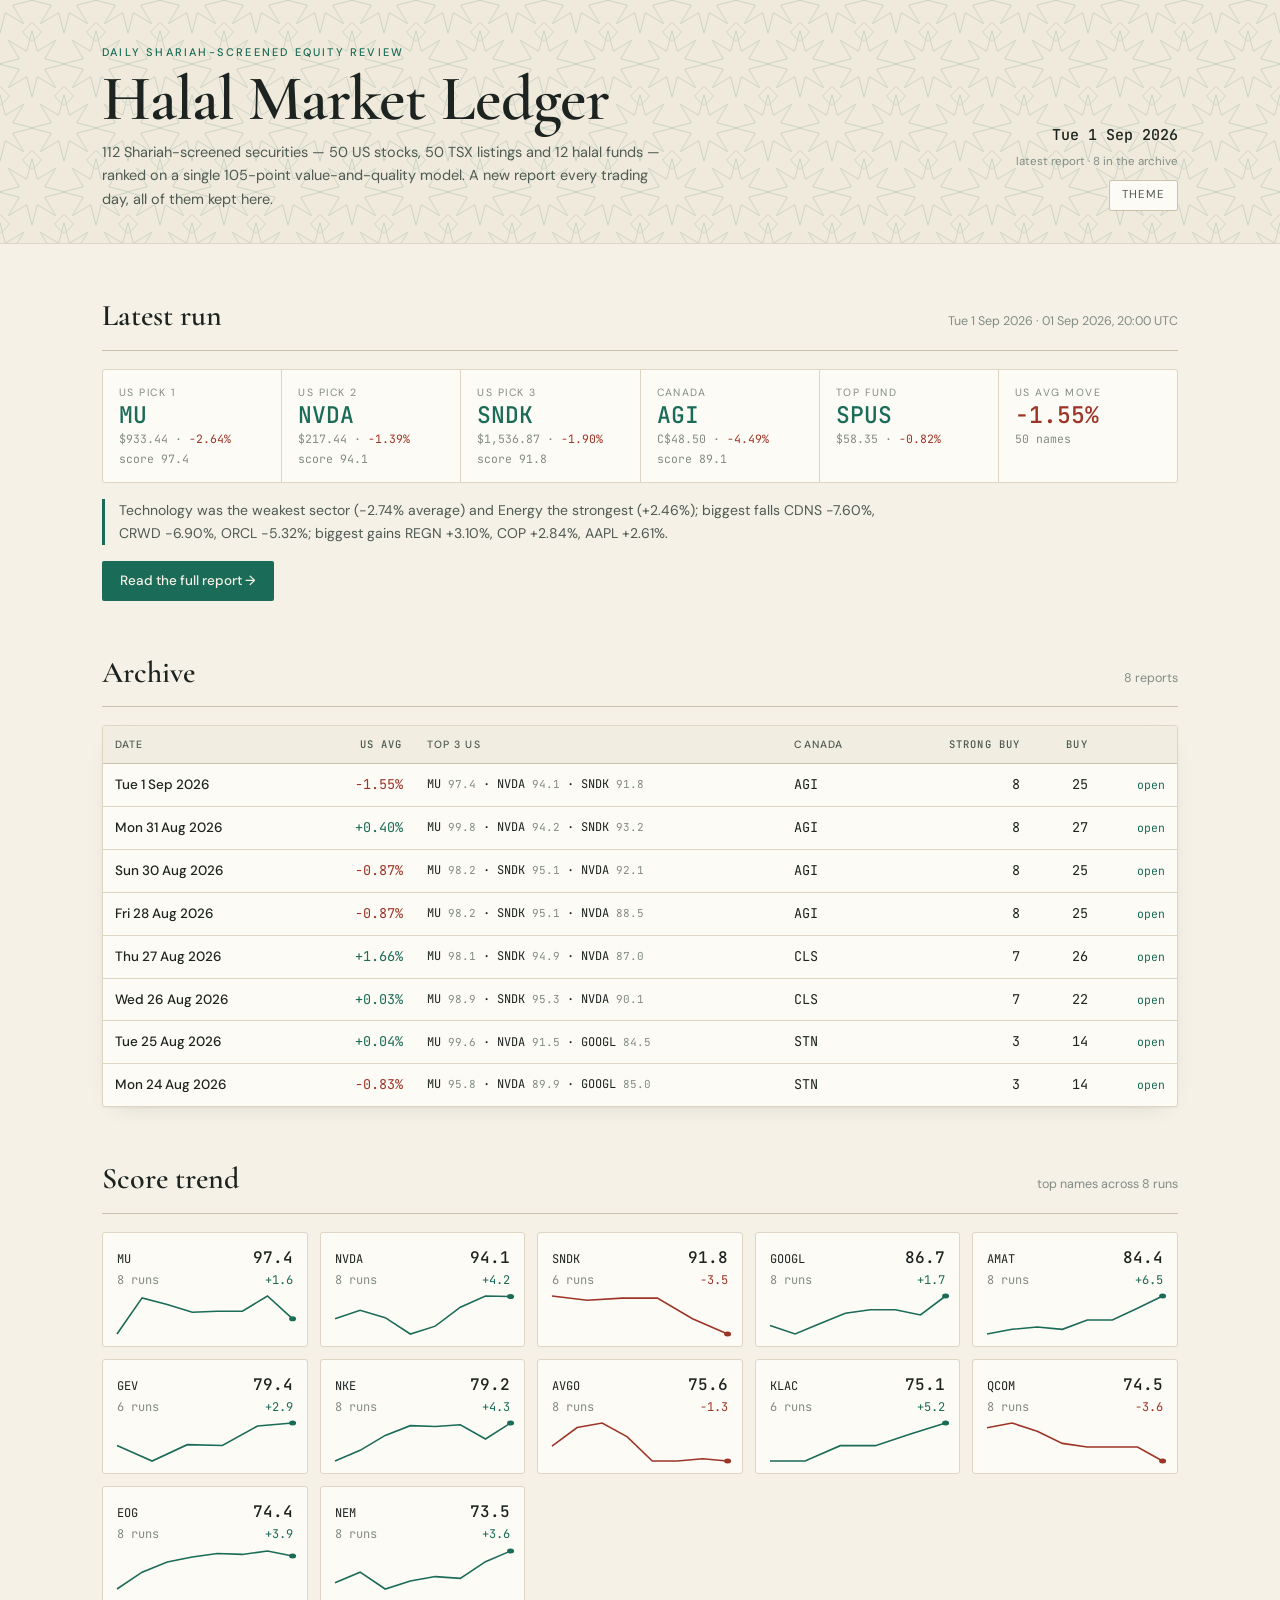
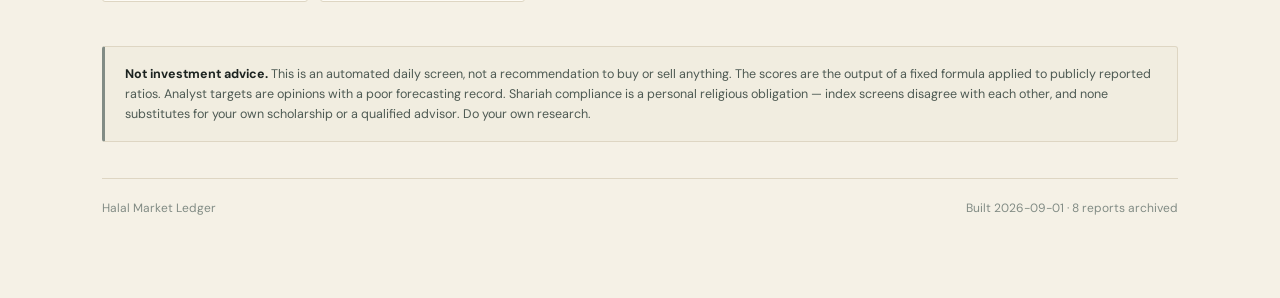
==== commit ff15406e: "report: 2026-09-01" ====
--- a/index.html
+++ b/index.html
@@ -34,21 +34,21 @@
 </script>
 </div></div></div>
 <div class="wrap">
-<section><div class="sec-head"><h2>Latest run</h2><span class="sec-note">Tue 1 Sep 2026 &middot; 01 Sep 2026, 16:48 UTC</span></div>
+<section><div class="sec-head"><h2>Latest run</h2><span class="sec-note">Tue 1 Sep 2026 &middot; 01 Sep 2026, 20:00 UTC</span></div>
 <div class="strip">
-<div class="sc"><span class="l">US pick 1</span><span class="v">MU</span><span class="m">$941.90 &middot; <span class="down">-1.75%</span></span><span class="m">score 97.7</span></div>
-<div class="sc"><span class="l">US pick 2</span><span class="v">NVDA</span><span class="m">$219.28 &middot; <span class="down">-0.56%</span></span><span class="m">score 93.5</span></div>
-<div class="sc"><span class="l">US pick 3</span><span class="v">SNDK</span><span class="m">$1,570.57 &middot; <span class="up">+0.25%</span></span><span class="m">score 90.6</span></div>
-<div class="sc"><span class="l">Canada</span><span class="v">AGI</span><span class="m">C$49.50 &middot; <span class="down">-2.52%</span></span><span class="m">score 88.4</span></div>
-<div class="sc"><span class="l">Top fund</span><span class="v">SPUS</span><span class="m">$58.40 &middot; <span class="down">-0.76%</span></span></div>
-<div class="sc"><span class="l">US avg move</span><span class="v"><span class="down">-1.64%</span></span><span class="m">50 names</span></div>
+<div class="sc"><span class="l">US pick 1</span><span class="v">MU</span><span class="m">$933.44 &middot; <span class="down">-2.64%</span></span><span class="m">score 97.4</span></div>
+<div class="sc"><span class="l">US pick 2</span><span class="v">NVDA</span><span class="m">$217.44 &middot; <span class="down">-1.39%</span></span><span class="m">score 94.1</span></div>
+<div class="sc"><span class="l">US pick 3</span><span class="v">SNDK</span><span class="m">$1,536.87 &middot; <span class="down">-1.90%</span></span><span class="m">score 91.8</span></div>
+<div class="sc"><span class="l">Canada</span><span class="v">AGI</span><span class="m">C$48.50 &middot; <span class="down">-4.49%</span></span><span class="m">score 89.1</span></div>
+<div class="sc"><span class="l">Top fund</span><span class="v">SPUS</span><span class="m">$58.35 &middot; <span class="down">-0.82%</span></span></div>
+<div class="sc"><span class="l">US avg move</span><span class="v"><span class="down">-1.55%</span></span><span class="m">50 names</span></div>
 </div>
-<p class="note">Technology was the weakest sector (-2.79% average) and Energy the strongest (+1.51%); biggest falls CRWD -7.53%, CDNS -6.96%, PANW -6.47%; biggest gains AAPL +2.95%, REGN +2.17%, COP +1.80%.</p>
+<p class="note">Technology was the weakest sector (-2.74% average) and Energy the strongest (+2.46%); biggest falls CDNS -7.60%, CRWD -6.90%, ORCL -5.32%; biggest gains REGN +3.10%, COP +2.84%, AAPL +2.61%.</p>
 <p style="margin-top:16px"><a class="cta" href="reports/2026-09-01.html">Read the full report &rarr;</a></p>
 </section>
 <section><div class="sec-head"><h2>Archive</h2><span class="sec-note">8 reports</span></div>
 <div class="tw"><table><thead><tr><th>Date</th><th class="num">US avg</th><th>Top 3 US</th><th>Canada</th><th class="num">Strong Buy</th><th class="num">Buy</th><th></th></tr></thead><tbody>
-<tr><td class="nm"><a href="reports/2026-09-01.html">Tue 1 Sep 2026</a></td><td class="num"><span class="down">-1.64%</span></td><td class="picks">MU <span class="mut">97.7</span> &middot; NVDA <span class="mut">93.5</span> &middot; SNDK <span class="mut">90.6</span></td><td class="mono">AGI</td><td class="num">9</td><td class="num">24</td><td class="num"><a class="mini" href="reports/2026-09-01.html">open</a></td></tr>
+<tr><td class="nm"><a href="reports/2026-09-01.html">Tue 1 Sep 2026</a></td><td class="num"><span class="down">-1.55%</span></td><td class="picks">MU <span class="mut">97.4</span> &middot; NVDA <span class="mut">94.1</span> &middot; SNDK <span class="mut">91.8</span></td><td class="mono">AGI</td><td class="num">8</td><td class="num">25</td><td class="num"><a class="mini" href="reports/2026-09-01.html">open</a></td></tr>
 <tr><td class="nm"><a href="reports/2026-08-31.html">Mon 31 Aug 2026</a></td><td class="num"><span class="up">+0.40%</span></td><td class="picks">MU <span class="mut">99.8</span> &middot; NVDA <span class="mut">94.2</span> &middot; SNDK <span class="mut">93.2</span></td><td class="mono">AGI</td><td class="num">8</td><td class="num">27</td><td class="num"><a class="mini" href="reports/2026-08-31.html">open</a></td></tr>
 <tr><td class="nm"><a href="reports/2026-08-30.html">Sun 30 Aug 2026</a></td><td class="num"><span class="down">-0.87%</span></td><td class="picks">MU <span class="mut">98.2</span> &middot; SNDK <span class="mut">95.1</span> &middot; NVDA <span class="mut">92.1</span></td><td class="mono">AGI</td><td class="num">8</td><td class="num">25</td><td class="num"><a class="mini" href="reports/2026-08-30.html">open</a></td></tr>
 <tr><td class="nm"><a href="reports/2026-08-28.html">Fri 28 Aug 2026</a></td><td class="num"><span class="down">-0.87%</span></td><td class="picks">MU <span class="mut">98.2</span> &middot; SNDK <span class="mut">95.1</span> &middot; NVDA <span class="mut">88.5</span></td><td class="mono">AGI</td><td class="num">8</td><td class="num">25</td><td class="num"><a class="mini" href="reports/2026-08-28.html">open</a></td></tr>
@@ -62,7 +62,7 @@
 <div class="disc"><b>Not investment advice.</b> This is an automated daily screen, not a recommendation to buy or sell anything. The scores are the output of a fixed formula applied to publicly reported ratios. Analyst targets are opinions with a poor forecasting record. Shariah compliance is a personal religious obligation &mdash; index screens disagree with each other, and none substitutes for your own scholarship or a qualified advisor. Do your own research.</div>
 <footer><span>Halal Market Ledger</span><span>Built 2026-09-01 &middot; 8 reports archived</span></footer>
 </div>
-<script id="hist" type="application/json">[{"d": "2026-09-01", "us": [{"t": "MU", "p": 941.9046, "c": -1.7549653, "s": 97.7, "v": "Strong Buy"}, {"t": "NVDA", "p": 219.28, "c": -0.5578212, "s": 93.5, "v": "Strong Buy"}, {"t": "SNDK", "p": 1570.57, "c": 0.24701571, "s": 90.6, "v": "Strong Buy"}, {"t": "GOOGL", "p": 335.35, "c": -1.1788282, "s": 86.7, "v": "Strong Buy"}, {"t": "AMAT", "p": 441.51, "c": -3.6824548, "s": 84.4, "v": "Strong Buy"}, {"t": "GEV", "p": 888.85, "c": -1.0773212, "s": 80.0, "v": "Strong Buy"}, {"t": "NKE", "p": 38.17, "c": -1.2419232, "s": 79.2, "v": "Buy"}, {"t": "AVGO", "p": 369.26, "c": -0.29162028, "s": 75.6, "v": "Buy"}, {"t": "KLAC", "p": 169.76, "c": -3.2430906, "s": 75.3, "v": "Buy"}, {"t": "QCOM", "p": 166.2799, "c": -2.463684, "s": 74.5, "v": "Buy"}, {"t": "EOG", "p": 147.07, "c": 1.4555743, "s": 74.4, "v": "Buy"}, {"t": "NEM", "p": 124.19, "c": -1.4834168, "s": 73.2, "v": "Buy"}, {"t": "LRCX", "p": 290.71, "c": -3.5755744, "s": 73.1, "v": "Buy"}, {"t": "ISRG", "p": 367.61, "c": -2.4544926, "s": 72.2, "v": "Buy"}, {"t": "TXN", "p": 251.77, "c": -3.5031233, "s": 72.1, "v": "Buy"}, {"t": "ASML", "p": 1660.475, "c": -2.0952137, "s": 70.0, "v": "Buy"}, {"t": "ORCL", "p": 141.25, "c": -5.276918, "s": 68.7, "v": "Wait"}, {"t": "TJX", "p": 133.38, "c": -0.3957873, "s": 68.3, "v": "Buy"}, {"t": "REGN", "p": 816.43, "c": 2.171244, "s": 66.6, "v": "Hold"}, {"t": "MSFT", "p": 499.445, "c": -1.5464529, "s": 66.4, "v": "Buy"}, {"t": "CSCO", "p": 109.18, "c": -1.1856254, "s": 64.8, "v": "Hold"}, {"t": "COP", "p": 134.87, "c": 1.796354, "s": 64.7, "v": "Hold"}, {"t": "VRTX", "p": 549.045, "c": 0.8310004, "s": 64.5, "v": "Hold"}, {"t": "SYK", "p": 321.5101, "c": -0.70719165, "s": 64.1, "v": "Hold"}, {"t": "CDNS", "p": 315.21, "c": -6.9573197, "s": 64.1, "v": "Hold"}, {"t": "ADI", "p": 353.455, "c": -2.0898, "s": 63.7, "v": "Hold"}, {"t": "AMD", "p": 457.47, "c": -2.8148367, "s": 62.7, "v": "Hold"}, {"t": "ANET", "p": 190.135, "c": -2.8386774, "s": 62.0, "v": "Hold"}, {"t": "PG", "p": 146.36, "c": 0.85446906, "s": 59.8, "v": "Hold"}, {"t": "CTAS", "p": 200.0127, "c": -0.88076615, "s": 59.6, "v": "Hold"}, {"t": "ADBE", "p": 287.98, "c": -1.6428148, "s": 59.5, "v": "Hold"}, {"t": "XOM", "p": 163.02, "c": 1.2736894, "s": 58.1, "v": "Hold"}, {"t": "LLY", "p": 1165.655, "c": 0.7715758, "s": 56.1, "v": "Hold"}, {"t": "AAPL", "p": 326.195, "c": 2.950925, "s": 55.0, "v": "Hold"}, {"t": "HD", "p": 321.11, "c": -2.0498433, "s": 54.7, "v": "Wait"}, {"t": "JNJ", "p": 268.7747, "c": 1.1001251, "s": 54.5, "v": "Hold"}, {"t": "LIN", "p": 482.73, "c": -1.3991535, "s": 54.1, "v": "Hold"}, {"t": "FTNT", "p": 160.995, "c": -5.8123198, "s": 52.3, "v": "Hold"}, {"t": "ITW", "p": 270.2, "c": -1.8774678, "s": 51.4, "v": "Wait"}, {"t": "EMR", "p": 148.52, "c": -2.5715022, "s": 51.3, "v": "Hold"}, {"t": "ABT", "p": 109.55, "c": -0.7339594, "s": 51.0, "v": "Hold"}, {"t": "TMO", "p": 600.78, "c": -2.6446195, "s": 50.6, "v": "Hold"}, {"t": "DHR", "p": 206.75, "c": -3.1887982, "s": 50.5, "v": "Hold"}, {"t": "CRM", "p": 254.79, "c": -1.0678012, "s": 49.3, "v": "Hold"}, {"t": "TSLA", "p": 356.89, "c": -3.0058424, "s": 43.0, "v": "Wait"}, {"t": "CRWD", "p": 213.6, "c": -7.532465, "s": 35.5, "v": "Skip"}, {"t": "ABBV", "p": 258.9, "c": 0.9671556, "s": 35.0, "v": "Skip"}, {"t": "NOW", "p": 142.37, "c": -3.7975607, "s": 33.1, "v": "Skip"}, {"t": "PANW", "p": 357.425, "c": -6.4650817, "s": 30.5, "v": "Skip"}, {"t": "MRK", "p": 148.845, "c": 0.7343034, "s": 29.7, "v": "Skip"}]}, {"d": "2026-08-31", "us": [{"t": "MU", "p": 958.73, "c": 2.7731917, "s": 99.8, "v": "Strong Buy"}, {"t": "NVDA", "p": 220.78, "c": 1.4847142, "s": 94.2, "v": "Strong Buy"}, {"t": "SNDK", "p": 1566.7, "c": 5.5031023, "s": 93.2, "v": "Strong Buy"}, {"t": "GOOGL", "p": 339.35, "c": -2.0889208, "s": 85.6, "v": "Strong Buy"}, {"t": "AMAT", "p": 458.39, "c": -0.7104639, "s": 82.3, "v": "Strong Buy"}, {"t": "GEV", "p": 898.53, "c": -1.46941, "s": 79.0, "v": "Buy"}, {"t": "NKE", "p": 39.06, "c": -1.36363, "s": 77.4, "v": "Buy"}, {"t": "QCOM", "p": 170.48, "c": 3.8309236, "s": 76.0, "v": "Buy"}, {"t": "AVGO", "p": 370.34, "c": 0.42029008, "s": 75.8, "v": "Buy"}, {"t": "EOG", "p": 144.96, "c": 1.12313, "s": 75.0, "v": "Buy"}, {"t": "KLAC", "p": 175.45, "c": -0.051268283, "s": 73.6, "v": "Buy"}, {"t": "NEM", "p": 126.06, "c": -1.50024, "s": 72.3, "v": "Buy"}, {"t": "LRCX", "p": 301.49, "c": -0.13580777, "s": 71.8, "v": "Buy"}, {"t": "ISRG", "p": 376.86, "c": 1.1433116, "s": 71.8, "v": "Buy"}, {"t": "TXN", "p": 260.91, "c": 0.8776635, "s": 71.2, "v": "Buy"}, {"t": "ORCL", "p": 149.12, "c": -1.14684, "s": 69.5, "v": "Wait"}, {"t": "ASML", "p": 1696.01, "c": -0.008844945, "s": 69.3, "v": "Buy"}, {"t": "TJX", "p": 133.91, "c": -0.895494, "s": 67.9, "v": "Buy"}, {"t": "REGN", "p": 799.08, "c": 0.61572355, "s": 66.8, "v": "Buy"}, {"t": "COP", "p": 132.49, "c": 1.64173, "s": 65.7, "v": "Buy"}, {"t": "MSFT", "p": 507.29, "c": -1.2151228, "s": 65.4, "v": "Buy"}, {"t": "VRTX", "p": 544.52, "c": 0.5224422, "s": 64.8, "v": "Hold"}, {"t": "CSCO", "p": 110.49, "c": 0.5094129, "s": 64.6, "v": "Hold"}, {"t": "SYK", "p": 323.8, "c": -2.08353, "s": 63.3, "v": "Hold"}, {"t": "AMD", "p": 470.72, "c": 1.1040025, "s": 62.4, "v": "Hold"}, {"t": "ADI", "p": 362.14, "c": 0.099512376, "s": 62.4, "v": "Hold"}, {"t": "CDNS", "p": 338.78, "c": -0.4729915, "s": 61.2, "v": "Hold"}, {"t": "ANET", "p": 195.69, "c": 0.158664, "s": 61.0, "v": "Hold"}, {"t": "PG", "p": 145.12, "c": 0.931977, "s": 60.4, "v": "Hold"}, {"t": "ADBE", "p": 292.79, "c": 0.43565434, "s": 60.2, "v": "Hold"}, {"t": "XOM", "p": 160.95, "c": 2.70563, "s": 59.8, "v": "Hold"}, {"t": "CTAS", "p": 201.79, "c": -1.1705356, "s": 58.9, "v": "Hold"}, {"t": "FTNT", "p": 170.93, "c": 2.969875, "s": 56.0, "v": "Hold"}, {"t": "LLY", "p": 1156.73, "c": -1.52221, "s": 55.7, "v": "Hold"}, {"t": "AAPL", "p": 316.85, "c": -0.8914626, "s": 54.4, "v": "Hold"}, {"t": "JNJ", "p": 265.85, "c": -0.817043, "s": 54.2, "v": "Hold"}, {"t": "HD", "p": 327.83, "c": -0.714745, "s": 53.6, "v": "Wait"}, {"t": "LIN", "p": 489.58, "c": 0.014295276, "s": 53.5, "v": "Hold"}, {"t": "ABT", "p": 110.36, "c": -1.87606, "s": 50.2, "v": "Hold"}, {"t": "ITW", "p": 275.37, "c": -1.68869, "s": 50.1, "v": "Wait"}, {"t": "EMR", "p": 152.44, "c": -1.76569, "s": 49.9, "v": "Hold"}, {"t": "TMO", "p": 617.1, "c": -0.816487, "s": 49.5, "v": "Hold"}, {"t": "CRM", "p": 257.54, "c": 0.601566, "s": 49.4, "v": "Hold"}, {"t": "DHR", "p": 213.56, "c": -1.16167, "s": 49.1, "v": "Hold"}, {"t": "TSLA", "p": 367.95, "c": 5.5053797, "s": 44.8, "v": "Wait"}, {"t": "CRWD", "p": 231.0, "c": 5.7692337, "s": 37.0, "v": "Wait"}, {"t": "NOW", "p": 147.99, "c": 2.2666, "s": 35.9, "v": "Skip"}, {"t": "ABBV", "p": 256.42, "c": 0.367942, "s": 35.2, "v": "Skip"}, {"t": "PANW", "p": 382.13, "c": 2.836462, "s": 33.5, "v": "Skip"}, {"t": "MRK", "p": 147.76, "c": -0.397716, "s": 29.4, "v": "Skip"}]}, {"d": "2026-08-30", "us": [{"t": "MU", "p": 932.86, "c": -0.27047855, "s": 98.2, "v": "Strong Buy"}, {"t": "SNDK", "p": 1484.98, "c": 0.002022243, "s": 95.1, "v": "Strong Buy"}, {"t": "NVDA", "p": 217.55, "c": -4.5749598, "s": 92.1, "v": "Strong Buy"}, {"t": "GOOGL", "p": 346.59, "c": 1.743726, "s": 85.9, "v": "Strong Buy"}, {"t": "AMAT", "p": 461.67, "c": -4.2893214, "s": 80.3, "v": "Strong Buy"}, {"t": "NKE", "p": 39.6, "c": 3.01769, "s": 79.0, "v": "Buy"}, {"t": "GEV", "p": 911.93, "c": -4.39282, "s": 76.5, "v": "Buy"}, {"t": "QCOM", "p": 164.19, "c": -0.35805094, "s": 76.0, "v": "Buy"}, {"t": "AVGO", "p": 368.79, "c": -0.74016255, "s": 75.6, "v": "Buy"}, {"t": "EOG", "p": 143.35, "c": -0.795844, "s": 74.6, "v": "Buy"}, {"t": "ISRG", "p": 372.6, "c": 1.5065242, "s": 73.0, "v": "Buy"}, {"t": "KLAC", "p": 175.54, "c": -4.47843, "s": 72.0, "v": "Buy"}, {"t": "NEM", "p": 127.98, "c": -3.25799, "s": 70.4, "v": "Buy"}, {"t": "TXN", "p": 258.64, "c": -2.9639053, "s": 69.9, "v": "Buy"}, {"t": "LRCX", "p": 301.9, "c": -5.2357316, "s": 69.9, "v": "Buy"}, {"t": "ORCL", "p": 150.85, "c": -0.717386, "s": 69.5, "v": "Wait"}, {"t": "ASML", "p": 1696.16, "c": -2.2391787, "s": 68.4, "v": "Buy"}, {"t": "TJX", "p": 135.12, "c": 0.670536, "s": 67.9, "v": "Buy"}, {"t": "REGN", "p": 794.19, "c": -1.6738706, "s": 66.2, "v": "Buy"}, {"t": "MSFT", "p": 513.53, "c": 1.6770349, "s": 66.0, "v": "Buy"}, {"t": "COP", "p": 130.35, "c": 0.640829, "s": 66.0, "v": "Buy"}, {"t": "VRTX", "p": 541.69, "c": -1.0702193, "s": 64.5, "v": "Hold"}, {"t": "SYK", "p": 330.69, "c": 2.6605, "s": 64.2, "v": "Hold"}, {"t": "CSCO", "p": 109.93, "c": -1.9794928, "s": 64.1, "v": "Hold"}, {"t": "AMD", "p": 465.58, "c": -2.326563, "s": 61.6, "v": "Hold"}, {"t": "ADI", "p": 361.78, "c": -3.4016852, "s": 61.2, "v": "Hold"}, {"t": "PG", "p": 143.78, "c": 0.447114, "s": 60.7, "v": "Hold"}, {"t": "ADBE", "p": 291.52, "c": 0.81964207, "s": 60.5, "v": "Hold"}, {"t": "CDNS", "p": 340.39, "c": -2.0601277, "s": 60.4, "v": "Hold"}, {"t": "ANET", "p": 195.38, "c": -2.83952, "s": 60.1, "v": "Hold"}, {"t": "XOM", "p": 156.71, "c": 0.172593, "s": 59.9, "v": "Hold"}, {"t": "CTAS", "p": 204.18, "c": 0.01469448, "s": 58.4, "v": "Hold"}, {"t": "AAPL", "p": 319.7, "c": 1.627575, "s": 55.3, "v": "Hold"}, {"t": "LLY", "p": 1174.61, "c": -0.126689, "s": 54.9, "v": "Hold"}, {"t": "JNJ", "p": 268.04, "c": 0.854129, "s": 54.5, "v": "Hold"}, {"t": "LIN", "p": 489.51, "c": 0.85711414, "s": 54.1, "v": "Hold"}, {"t": "HD", "p": 330.19, "c": 0.480818, "s": 53.6, "v": "Wait"}, {"t": "FTNT", "p": 166.0, "c": -3.9240646, "s": 52.7, "v": "Hold"}, {"t": "CRM", "p": 256.0, "c": 1.56715, "s": 50.5, "v": "Hold"}, {"t": "ABT", "p": 112.47, "c": 0.788606, "s": 50.0, "v": "Hold"}, {"t": "ITW", "p": 280.1, "c": -0.557392, "s": 49.2, "v": "Wait"}, {"t": "DHR", "p": 216.07, "c": 0.18083, "s": 48.7, "v": "Hold"}, {"t": "TMO", "p": 622.18, "c": -1.35088, "s": 48.7, "v": "Hold"}, {"t": "EMR", "p": 155.18, "c": -1.60422, "s": 48.7, "v": "Hold"}, {"t": "TSLA", "p": 348.75, "c": -1.7079556, "s": 44.9, "v": "Wait"}, {"t": "NOW", "p": 144.71, "c": 4.5366, "s": 37.0, "v": "Wait"}, {"t": "CRWD", "p": 218.4, "c": -4.1937237, "s": 35.1, "v": "Skip"}, {"t": "ABBV", "p": 255.48, "c": -1.03428, "s": 34.8, "v": "Skip"}, {"t": "PANW", "p": 371.59, "c": -2.9411023, "s": 30.6, "v": "Skip"}, {"t": "MRK", "p": 148.35, "c": -0.795765, "s": 29.1, "v": "Skip"}]}, {"d": "2026-08-28", "us": [{"t": "MU", "p": 932.86, "c": -0.27047855, "s": 98.2, "v": "Strong Buy"}, {"t": "SNDK", "p": 1484.98, "c": 0.002022243, "s": 95.1, "v": "Strong Buy"}, {"t": "NVDA", "p": 217.55, "c": -4.5749598, "s": 88.5, "v": "Strong Buy"}, {"t": "GOOGL", "p": 346.59, "c": 1.743726, "s": 85.9, "v": "Strong Buy"}, {"t": "AMAT", "p": 461.67, "c": -4.2893214, "s": 80.3, "v": "Strong Buy"}, {"t": "NKE", "p": 39.6, "c": 3.01769, "s": 78.8, "v": "Buy"}, {"t": "GEV", "p": 911.93, "c": -4.39282, "s": 76.6, "v": "Buy"}, {"t": "QCOM", "p": 164.19, "c": -0.35805094, "s": 76.0, "v": "Buy"}, {"t": "AVGO", "p": 368.79, "c": -0.74016255, "s": 75.6, "v": "Buy"}, {"t": "EOG", "p": 143.35, "c": -0.795844, "s": 74.7, "v": "Buy"}, {"t": "ISRG", "p": 372.6, "c": 1.5065242, "s": 73.0, "v": "Buy"}, {"t": "KLAC", "p": 175.54, "c": -4.47843, "s": 72.0, "v": "Buy"}, {"t": "NEM", "p": 127.98, "c": -3.25799, "s": 70.6, "v": "Buy"}, {"t": "TXN", "p": 258.64, "c": -2.9639053, "s": 70.3, "v": "Buy"}, {"t": "LRCX", "p": 301.9, "c": -5.2357316, "s": 69.9, "v": "Buy"}, {"t": "ORCL", "p": 150.85, "c": -0.717386, "s": 69.5, "v": "Wait"}, {"t": "ASML", "p": 1696.16, "c": -2.2391787, "s": 68.4, "v": "Buy"}, {"t": "TJX", "p": 135.12, "c": 0.670536, "s": 67.9, "v": "Buy"}, {"t": "REGN", "p": 794.19, "c": -1.6738706, "s": 66.3, "v": "Buy"}, {"t": "MSFT", "p": 513.53, "c": 1.6770349, "s": 66.0, "v": "Buy"}, {"t": "COP", "p": 130.35, "c": 0.640829, "s": 66.0, "v": "Buy"}, {"t": "VRTX", "p": 541.69, "c": -1.0702193, "s": 64.5, "v": "Hold"}, {"t": "SYK", "p": 330.69, "c": 2.6605, "s": 64.2, "v": "Hold"}, {"t": "CSCO", "p": 109.93, "c": -1.9794928, "s": 64.1, "v": "Hold"}, {"t": "AMD", "p": 465.58, "c": -2.326563, "s": 61.7, "v": "Hold"}, {"t": "ADI", "p": 361.78, "c": -3.4016852, "s": 61.2, "v": "Hold"}, {"t": "PG", "p": 143.78, "c": 0.447114, "s": 60.7, "v": "Hold"}, {"t": "ADBE", "p": 291.52, "c": 0.81964207, "s": 60.5, "v": "Hold"}, {"t": "CDNS", "p": 340.39, "c": -2.0601277, "s": 60.5, "v": "Hold"}, {"t": "ANET", "p": 195.38, "c": -2.83952, "s": 60.1, "v": "Hold"}, {"t": "XOM", "p": 156.71, "c": 0.172593, "s": 59.8, "v": "Hold"}, {"t": "CTAS", "p": 204.18, "c": 0.01469448, "s": 58.5, "v": "Hold"}, {"t": "AAPL", "p": 319.7, "c": 1.627575, "s": 55.2, "v": "Hold"}, {"t": "LLY", "p": 1174.61, "c": -0.126689, "s": 55.0, "v": "Hold"}, {"t": "JNJ", "p": 268.04, "c": 0.854129, "s": 54.5, "v": "Hold"}, {"t": "LIN", "p": 489.51, "c": 0.85711414, "s": 54.1, "v": "Hold"}, {"t": "HD", "p": 330.19, "c": 0.480818, "s": 53.6, "v": "Wait"}, {"t": "FTNT", "p": 166.0, "c": -3.9240646, "s": 52.7, "v": "Hold"}, {"t": "ABT", "p": 112.47, "c": 0.788606, "s": 50.0, "v": "Hold"}, {"t": "ITW", "p": 280.1, "c": -0.557392, "s": 49.2, "v": "Wait"}, {"t": "CRM", "p": 256.0, "c": 1.56715, "s": 49.1, "v": "Hold"}, {"t": "TMO", "p": 622.18, "c": -1.35088, "s": 48.9, "v": "Hold"}, {"t": "DHR", "p": 216.07, "c": 0.18083, "s": 48.7, "v": "Hold"}, {"t": "EMR", "p": 155.18, "c": -1.60422, "s": 48.6, "v": "Hold"}, {"t": "TSLA", "p": 348.75, "c": -1.7079556, "s": 44.9, "v": "Wait"}, {"t": "NOW", "p": 144.71, "c": 4.5366, "s": 37.0, "v": "Wait"}, {"t": "ABBV", "p": 255.48, "c": -1.03428, "s": 34.9, "v": "Skip"}, {"t": "CRWD", "p": 218.4, "c": -4.1937237, "s": 32.9, "v": "Skip"}, {"t": "PANW", "p": 371.59, "c": -2.9411023, "s": 30.6, "v": "Skip"}, {"t": "MRK", "p": 148.35, "c": -0.795765, "s": 29.1, "v": "Skip"}]}, {"d": "2026-08-27", "us": [{"t": "MU", "p": 935.39, "c": -0.32075977, "s": 98.1, "v": "Strong Buy"}, {"t": "SNDK", "p": 1484.95, "c": -0.9617402, "s": 94.9, "v": "Strong Buy"}, {"t": "NVDA", "p": 227.98, "c": 8.737953, "s": 87.0, "v": "Strong Buy"}, {"t": "GOOGL", "p": 340.65, "c": -0.3947386, "s": 85.7, "v": "Strong Buy"}, {"t": "NKE", "p": 38.44, "c": -0.388706, "s": 78.9, "v": "Buy"}, {"t": "AMAT", "p": 482.36, "c": 0.5419326, "s": 78.7, "v": "Buy"}, {"t": "AVGO", "p": 371.54, "c": 4.4855065, "s": 77.7, "v": "Buy"}, {"t": "QCOM", "p": 164.78, "c": 0.6474453, "s": 76.4, "v": "Buy"}, {"t": "GEV", "p": 953.83, "c": 0.0776412, "s": 74.5, "v": "Buy"}, {"t": "EOG", "p": 144.5, "c": -0.234739, "s": 74.3, "v": "Buy"}, {"t": "ISRG", "p": 367.07, "c": -0.90438044, "s": 72.8, "v": "Buy"}, {"t": "ORCL", "p": 151.94, "c": 2.06221, "s": 71.2, "v": "Wait"}, {"t": "TXN", "p": 266.54, "c": 1.822218, "s": 70.3, "v": "Buy"}, {"t": "NEM", "p": 132.29, "c": 0.524306, "s": 70.1, "v": "Hold"}, {"t": "KLAC", "p": 183.77, "c": -0.03263752, "s": 69.9, "v": "Buy"}, {"t": "LRCX", "p": 318.58, "c": 1.8217789, "s": 69.5, "v": "Buy"}, {"t": "ASML", "p": 1735.01, "c": -0.608946, "s": 67.7, "v": "Buy"}, {"t": "TJX", "p": 134.22, "c": -1.90748, "s": 67.4, "v": "Buy"}, {"t": "MSFT", "p": 505.06, "c": 1.7507106, "s": 67.3, "v": "Buy"}, {"t": "COP", "p": 129.52, "c": -0.834543, "s": 65.7, "v": "Buy"}, {"t": "REGN", "p": 807.71, "c": -0.8689302, "s": 65.5, "v": "Buy"}, {"t": "VRTX", "p": 547.55, "c": 0.047508594, "s": 64.1, "v": "Hold"}, {"t": "SYK", "p": 322.12, "c": -2.29017, "s": 63.5, "v": "Hold"}, {"t": "CSCO", "p": 112.15, "c": -0.18689843, "s": 63.0, "v": "Hold"}, {"t": "ADBE", "p": 289.15, "c": 5.7337155, "s": 62.4, "v": "Hold"}, {"t": "CDNS", "p": 347.55, "c": 3.845463, "s": 62.0, "v": "Hold"}, {"t": "AMD", "p": 476.67, "c": -0.8857795, "s": 60.5, "v": "Hold"}, {"t": "PG", "p": 143.14, "c": -1.28276, "s": 60.4, "v": "Hold"}, {"t": "ADI", "p": 374.52, "c": 0.73157644, "s": 60.1, "v": "Hold"}, {"t": "XOM", "p": 156.44, "c": -1.10626, "s": 59.6, "v": "Hold"}, {"t": "ANET", "p": 201.09, "c": -0.573549, "s": 58.9, "v": "Hold"}, {"t": "CTAS", "p": 204.15, "c": -0.79211044, "s": 58.3, "v": "Hold"}, {"t": "FTNT", "p": 172.78, "c": 9.673738, "s": 56.5, "v": "Hold"}, {"t": "AAPL", "p": 314.58, "c": 0.36049587, "s": 55.3, "v": "Hold"}, {"t": "LLY", "p": 1176.1, "c": -1.11905, "s": 54.6, "v": "Hold"}, {"t": "JNJ", "p": 265.77, "c": -1.56667, "s": 54.0, "v": "Hold"}, {"t": "LIN", "p": 485.35, "c": -1.0156386, "s": 53.8, "v": "Hold"}, {"t": "HD", "p": 328.61, "c": -1.86353, "s": 53.1, "v": "Wait"}, {"t": "ABT", "p": 111.59, "c": -2.19983, "s": 49.4, "v": "Hold"}, {"t": "DHR", "p": 215.68, "c": 0.148585, "s": 48.8, "v": "Hold"}, {"t": "ITW", "p": 281.67, "c": -1.34496, "s": 48.7, "v": "Wait"}, {"t": "TMO", "p": 630.7, "c": -0.474982, "s": 48.2, "v": "Hold"}, {"t": "EMR", "p": 157.71, "c": -0.366408, "s": 47.8, "v": "Wait"}, {"t": "CRM", "p": 252.05, "c": 22.5805, "s": 47.5, "v": "Wait"}, {"t": "TSLA", "p": 354.81, "c": 2.5996153, "s": 46.1, "v": "Wait"}, {"t": "NOW", "p": 138.43, "c": 10.0397, "s": 38.7, "v": "Wait"}, {"t": "CRWD", "p": 227.96, "c": 20.499004, "s": 35.5, "v": "Skip"}, {"t": "PANW", "p": 382.85, "c": 12.831926, "s": 34.1, "v": "Skip"}, {"t": "ABBV", "p": 258.15, "c": -1.80677, "s": 34.0, "v": "Skip"}, {"t": "MRK", "p": 149.54, "c": -2.32529, "s": 28.5, "v": "Skip"}]}, {"d": "2026-08-26", "us": [{"t": "MU", "p": 938.23, "c": 0.563792, "s": 98.9, "v": "Strong Buy"}, {"t": "SNDK", "p": 1486.84, "c": 0.40991822, "s": 95.3, "v": "Strong Buy"}, {"t": "NVDA", "p": 212.25, "c": -0.37550014, "s": 90.1, "v": "Strong Buy"}, {"t": "GOOGL", "p": 343.06, "c": -1.1240472, "s": 85.1, "v": "Strong Buy"}, {"t": "AMAT", "p": 476.44, "c": -0.7499388, "s": 79.1, "v": "Buy"}, {"t": "AVGO", "p": 354.17, "c": -0.7204061, "s": 78.9, "v": "Buy"}, {"t": "NKE", "p": 39.015, "c": -1.177812, "s": 77.8, "v": "Buy"}, {"t": "QCOM", "p": 161.82, "c": 0.78475946, "s": 77.7, "v": "Buy"}, {"t": "GEV", "p": 943.88, "c": 1.8505956, "s": 76.5, "v": "Buy"}, {"t": "EOG", "p": 145.3, "c": -1.0420206, "s": 73.7, "v": "Buy"}, {"t": "ISRG", "p": 369.99, "c": -0.49752745, "s": 72.3, "v": "Buy"}, {"t": "ORCL", "p": 149.455, "c": 3.2433045, "s": 71.9, "v": "Wait"}, {"t": "TXN", "p": 259.93, "c": -0.046143096, "s": 70.7, "v": "Buy"}, {"t": "KLAC", "p": 181.575, "c": -0.96269196, "s": 69.9, "v": "Buy"}, {"t": "LRCX", "p": 311.75, "c": -0.92480886, "s": 69.4, "v": "Buy"}, {"t": "NEM", "p": 132.495, "c": -1.9572327, "s": 69.2, "v": "Hold"}, {"t": "ASML", "p": 1749.97, "c": 0.33304307, "s": 68.6, "v": "Buy"}, {"t": "MSFT", "p": 494.85, "c": 0.6384739, "s": 67.9, "v": "Buy"}, {"t": "TJX", "p": 137.525, "c": -1.4020883, "s": 66.6, "v": "Buy"}, {"t": "COP", "p": 131.385, "c": -0.34511667, "s": 64.9, "v": "Hold"}, {"t": "REGN", "p": 822.625, "c": -1.3118429, "s": 64.2, "v": "Hold"}, {"t": "VRTX", "p": 550.41, "c": -0.44134983, "s": 63.7, "v": "Hold"}, {"t": "CSCO", "p": 112.165, "c": 0.94950974, "s": 63.1, "v": "Hold"}, {"t": "CDNS", "p": 337.435, "c": 1.6676722, "s": 63.0, "v": "Hold"}, {"t": "ANET", "p": 195.8994, "c": 2.5973585, "s": 62.6, "v": "Hold"}, {"t": "SYK", "p": 331.595, "c": 0.30400342, "s": 62.3, "v": "Hold"}, {"t": "AMD", "p": 489.57, "c": 2.1682906, "s": 60.4, "v": "Hold"}, {"t": "ADBE", "p": 271.52, "c": -0.8761771, "s": 60.0, "v": "Hold"}, {"t": "PG", "p": 145.095, "c": -0.20976113, "s": 59.7, "v": "Hold"}, {"t": "ADI", "p": 375.43, "c": 0.4736897, "s": 59.7, "v": "Hold"}, {"t": "XOM", "p": 159.65, "c": -0.6162883, "s": 58.3, "v": "Hold"}, {"t": "CTAS", "p": 205.85, "c": 0.53253776, "s": 58.3, "v": "Hold"}, {"t": "FTNT", "p": 157.57, "c": 2.5472336, "s": 57.3, "v": "Hold"}, {"t": "AAPL", "p": 312.5599, "c": 0.8777029, "s": 56.1, "v": "Hold"}, {"t": "CRM", "p": 204.46, "c": -0.59798515, "s": 54.6, "v": "Hold"}, {"t": "LIN", "p": 493.58, "c": 1.3095185, "s": 53.9, "v": "Hold"}, {"t": "JNJ", "p": 270.645, "c": -0.9134603, "s": 53.0, "v": "Hold"}, {"t": "LLY", "p": 1205.56, "c": -2.2502155, "s": 52.5, "v": "Hold"}, {"t": "HD", "p": 336.97, "c": -0.26932746, "s": 51.8, "v": "Wait"}, {"t": "EMR", "p": 157.615, "c": 1.7133446, "s": 49.2, "v": "Hold"}, {"t": "ITW", "p": 285.5392, "c": 1.3808703, "s": 49.0, "v": "Wait"}, {"t": "DHR", "p": 215.505, "c": -0.21530598, "s": 48.7, "v": "Hold"}, {"t": "TMO", "p": 627.81, "c": -0.05413147, "s": 48.6, "v": "Hold"}, {"t": "CRWD", "p": 188.895, "c": 1.8959515, "s": 48.4, "v": "Hold"}, {"t": "ABT", "p": 115.465, "c": -0.57261026, "s": 47.6, "v": "Wait"}, {"t": "TSLA", "p": 348.89, "c": -0.40708402, "s": 45.2, "v": "Wait"}, {"t": "NOW", "p": 124.57, "c": -1.9142904, "s": 42.3, "v": "Wait"}, {"t": "PANW", "p": 340.705, "c": 0.23683222, "s": 35.0, "v": "Skip"}, {"t": "ABBV", "p": 261.205, "c": -1.7250543, "s": 33.3, "v": "Skip"}, {"t": "MRK", "p": 154.165, "c": -1.4604394, "s": 28.8, "v": "Skip"}]}, {"d": "2026-08-25", "us": [{"t": "MU", "p": 926.3782, "c": 1.7517197, "s": 99.6, "v": "Strong Buy"}, {"t": "NVDA", "p": 212.025, "c": 1.7003613, "s": 91.5, "v": "Strong Buy"}, {"t": "GOOGL", "p": 346.805, "c": -0.3605714, "s": 84.5, "v": "Strong Buy"}, {"t": "AMAT", "p": 478.75, "c": -1.1235263, "s": 78.7, "v": "Buy"}, {"t": "QCOM", "p": 159.71, "c": 0.74434364, "s": 78.6, "v": "Buy"}, {"t": "AVGO", "p": 355.87, "c": -0.80555654, "s": 78.5, "v": "Buy"}, {"t": "NKE", "p": 39.428, "c": -3.2515357, "s": 76.1, "v": "Buy"}, {"t": "EOG", "p": 147.67, "c": -1.6909716, "s": 72.5, "v": "Buy"}, {"t": "ISRG", "p": 370.33, "c": -0.86731285, "s": 72.1, "v": "Buy"}, {"t": "NEM", "p": 135.04, "c": 2.4271822, "s": 71.1, "v": "Hold"}, {"t": "TXN", "p": 259.17, "c": 0.11585224, "s": 71.0, "v": "Buy"}, {"t": "ORCL", "p": 143.535, "c": 0.7616755, "s": 70.9, "v": "Wait"}, {"t": "LRCX", "p": 313.11, "c": 0.9478582, "s": 70.0, "v": "Buy"}, {"t": "ASML", "p": 1740.085, "c": -0.0025885392, "s": 68.9, "v": "Buy"}, {"t": "MSFT", "p": 490.29, "c": 0.6115227, "s": 68.6, "v": "Buy"}, {"t": "TJX", "p": 139.99, "c": -0.5116916, "s": 65.4, "v": "Buy"}, {"t": "VRTX", "p": 553.205, "c": 1.0254004, "s": 64.2, "v": "Hold"}, {"t": "REGN", "p": 834.33, "c": 0.70368344, "s": 64.2, "v": "Hold"}, {"t": "COP", "p": 132.855, "c": -0.37119743, "s": 64.2, "v": "Hold"}, {"t": "SYK", "p": 330.72, "c": 0.88771045, "s": 63.0, "v": "Hold"}, {"t": "AMD", "p": 479.48, "c": 4.977617, "s": 62.7, "v": "Hold"}, {"t": "ADBE", "p": 273.43, "c": -1.0279785, "s": 60.0, "v": "Hold"}, {"t": "PG", "p": 145.36, "c": -0.84584856, "s": 59.4, "v": "Hold"}, {"t": "XOM", "p": 161.531, "c": -1.5355058, "s": 57.4, "v": "Hold"}, {"t": "AAPL", "p": 308.66, "c": -0.5413394, "s": 56.2, "v": "Hold"}, {"t": "CRM", "p": 205.7, "c": -1.6071944, "s": 53.9, "v": "Hold"}, {"t": "LIN", "p": 487.61, "c": -0.49385005, "s": 53.6, "v": "Hold"}, {"t": "JNJ", "p": 273.07, "c": 0.5042308, "s": 53.2, "v": "Hold"}, {"t": "HD", "p": 337.79, "c": 0.1066935, "s": 51.7, "v": "Wait"}, {"t": "LLY", "p": 1244.325, "c": -0.2089213, "s": 51.0, "v": "Hold"}, {"t": "DHR", "p": 215.16, "c": 0.02324534, "s": 48.9, "v": "Hold"}, {"t": "ABT", "p": 116.25, "c": -0.35998815, "s": 47.2, "v": "Wait"}, {"t": "NOW", "p": 126.73, "c": -1.0308471, "s": 41.4, "v": "Wait"}, {"t": "PANW", "p": 340.1351, "c": -3.067795, "s": 33.9, "v": "Skip"}, {"t": "MRK", "p": 156.145, "c": 3.6406481, "s": 31.5, "v": "Skip"}]}, {"d": "2026-08-24", "us": [{"t": "MU", "p": 906.0, "c": -6.29, "s": 95.8, "v": "Strong Buy"}, {"t": "NVDA", "p": 211.6, "c": -1.45, "s": 89.9, "v": "Strong Buy"}, {"t": "GOOGL", "p": 346.93, "c": 0.61, "s": 85.0, "v": "Strong Buy"}, {"t": "QCOM", "p": 158.0, "c": -1.71, "s": 78.1, "v": "Buy"}, {"t": "AMAT", "p": 475.47, "c": -3.42, "s": 77.9, "v": "Buy"}, {"t": "AVGO", "p": 361.23, "c": -1.96, "s": 76.9, "v": "Buy"}, {"t": "NKE", "p": 41.12, "c": 0.88, "s": 74.9, "v": "Buy"}, {"t": "ISRG", "p": 378.97, "c": 0.04, "s": 70.5, "v": "Buy"}, {"t": "EOG", "p": 153.09, "c": 0.03, "s": 70.5, "v": "Buy"}, {"t": "LRCX", "p": 298.23, "c": -5.02, "s": 70.2, "v": "Buy"}, {"t": "TXN", "p": 260.16, "c": -1.59, "s": 70.0, "v": "Buy"}, {"t": "NEM", "p": 131.85, "c": 0.21, "s": 69.9, "v": "Hold"}, {"t": "MSFT", "p": 483.6, "c": 0.07, "s": 69.3, "v": "Buy"}, {"t": "ORCL", "p": 142.21, "c": -2.91, "s": 69.2, "v": "Wait"}, {"t": "ASML", "p": 1737.81, "c": -1.47, "s": 68.8, "v": "Buy"}, {"t": "TJX", "p": 139.41, "c": -0.8, "s": 65.6, "v": "Buy"}, {"t": "VRTX", "p": 546.37, "c": -0.31, "s": 64.1, "v": "Hold"}, {"t": "REGN", "p": 829.41, "c": -0.56, "s": 63.8, "v": "Hold"}, {"t": "COP", "p": 135.19, "c": 0.24, "s": 62.9, "v": "Hold"}, {"t": "SYK", "p": 331.21, "c": 0.53, "s": 62.7, "v": "Hold"}, {"t": "AMD", "p": 457.35, "c": -3.36, "s": 62.3, "v": "Hold"}, {"t": "ADBE", "p": 276.95, "c": 0.6, "s": 60.7, "v": "Hold"}, {"t": "PG", "p": 146.01, "c": 0.92, "s": 60.2, "v": "Hold"}, {"t": "AAPL", "p": 311.92, "c": 0.83, "s": 56.6, "v": "Hold"}, {"t": "XOM", "p": 164.53, "c": -0.35, "s": 56.3, "v": "Hold"}, {"t": "LIN", "p": 489.0, "c": 0.29, "s": 53.8, "v": "Hold"}, {"t": "JNJ", "p": 270.11, "c": -0.05, "s": 53.4, "v": "Hold"}, {"t": "CRM", "p": 211.93, "c": 1.32, "s": 53.3, "v": "Hold"}, {"t": "HD", "p": 337.91, "c": 0.69, "s": 52.2, "v": "Wait"}, {"t": "LLY", "p": 1240.0, "c": -1.23, "s": 50.6, "v": "Hold"}, {"t": "DHR", "p": 216.1, "c": -1.26, "s": 48.1, "v": "Hold"}, {"t": "ABT", "p": 116.79, "c": 0.12, "s": 46.8, "v": "Wait"}, {"t": "NOW", "p": 128.33, "c": -0.12, "s": 40.8, "v": "Wait"}, {"t": "PANW", "p": 353.18, "c": -1.31, "s": 32.5, "v": "Skip"}, {"t": "MRK", "p": 150.4, "c": -1.41, "s": 28.8, "v": "Skip"}]}]</script>
+<script id="hist" type="application/json">[{"d": "2026-09-01", "us": [{"t": "MU", "p": 933.44, "c": -2.6378624, "s": 97.4, "v": "Strong Buy"}, {"t": "NVDA", "p": 217.44, "c": -1.387754, "s": 94.1, "v": "Strong Buy"}, {"t": "SNDK", "p": 1536.87, "c": -1.9039992, "s": 91.8, "v": "Strong Buy"}, {"t": "GOOGL", "p": 335.02, "c": -1.2759738, "s": 86.7, "v": "Strong Buy"}, {"t": "AMAT", "p": 441.85, "c": -3.6082828, "s": 84.4, "v": "Strong Buy"}, {"t": "GEV", "p": 898.49, "c": -0.004456063, "s": 79.4, "v": "Buy"}, {"t": "NKE", "p": 38.15, "c": -1.293661, "s": 79.2, "v": "Buy"}, {"t": "AVGO", "p": 369.68, "c": -0.17821561, "s": 75.6, "v": "Buy"}, {"t": "KLAC", "p": 170.89, "c": -2.5990298, "s": 75.1, "v": "Buy"}, {"t": "QCOM", "p": 166.61, "c": -2.2700582, "s": 74.5, "v": "Buy"}, {"t": "EOG", "p": 148.28, "c": 2.2901235, "s": 74.4, "v": "Buy"}, {"t": "NEM", "p": 122.66, "c": -2.6971235, "s": 73.5, "v": "Buy"}, {"t": "LRCX", "p": 290.2, "c": -3.7447274, "s": 73.1, "v": "Buy"}, {"t": "ISRG", "p": 369.25, "c": -2.0193138, "s": 72.0, "v": "Buy"}, {"t": "TXN", "p": 253.34, "c": -2.9013865, "s": 71.9, "v": "Buy"}, {"t": "ASML", "p": 1665.14, "c": -1.8201541, "s": 69.9, "v": "Buy"}, {"t": "ORCL", "p": 141.261, "c": -5.3249297, "s": 68.7, "v": "Wait"}, {"t": "TJX", "p": 133.23, "c": -0.50780964, "s": 68.4, "v": "Buy"}, {"t": "REGN", "p": 823.82, "c": 3.096059, "s": 66.5, "v": "Hold"}, {"t": "MSFT", "p": 501.02, "c": -1.2359833, "s": 66.3, "v": "Buy"}, {"t": "SYK", "p": 317.44, "c": -1.9641709, "s": 64.7, "v": "Hold"}, {"t": "COP", "p": 136.25, "c": 2.8379457, "s": 64.6, "v": "Hold"}, {"t": "VRTX", "p": 547.65, "c": 0.574819, "s": 64.5, "v": "Hold"}, {"t": "CSCO", "p": 109.74, "c": -0.67879444, "s": 64.5, "v": "Hold"}, {"t": "CDNS", "p": 313.04, "c": -7.597848, "s": 64.4, "v": "Hold"}, {"t": "ADI", "p": 354.52, "c": -1.8058995, "s": 63.6, "v": "Hold"}, {"t": "AMD", "p": 459.61, "c": -2.3602176, "s": 62.6, "v": "Hold"}, {"t": "ANET", "p": 189.17, "c": -3.3318024, "s": 62.1, "v": "Hold"}, {"t": "PG", "p": 146.21, "c": 0.7338771, "s": 59.8, "v": "Hold"}, {"t": "CTAS", "p": 200.59, "c": -0.59467614, "s": 59.5, "v": "Hold"}, {"t": "ADBE", "p": 286.08, "c": -2.2917523, "s": 59.3, "v": "Hold"}, {"t": "XOM", "p": 164.56, "c": 2.2553618, "s": 58.1, "v": "Hold"}, {"t": "LLY", "p": 1159.9312, "c": 0.26194784, "s": 56.1, "v": "Hold"}, {"t": "AAPL", "p": 325.13, "c": 2.6132236, "s": 54.9, "v": "Hold"}, {"t": "HD", "p": 319.78, "c": -2.4402893, "s": 54.8, "v": "Wait"}, {"t": "JNJ", "p": 271.38, "c": 2.0424254, "s": 54.6, "v": "Hold"}, {"t": "LIN", "p": 486.76, "c": -0.52696884, "s": 53.7, "v": "Hold"}, {"t": "FTNT", "p": 161.85, "c": -5.3121085, "s": 52.5, "v": "Hold"}, {"t": "EMR", "p": 147.645, "c": -3.1454985, "s": 51.5, "v": "Hold"}, {"t": "ITW", "p": 269.95, "c": -1.9686123, "s": 51.5, "v": "Wait"}, {"t": "ABT", "p": 108.96, "c": -1.2776401, "s": 51.3, "v": "Hold"}, {"t": "TMO", "p": 600.36, "c": -2.712687, "s": 50.6, "v": "Hold"}, {"t": "DHR", "p": 206.985, "c": -3.0787587, "s": 50.4, "v": "Hold"}, {"t": "CRM", "p": 258.16, "c": 0.2407374, "s": 48.9, "v": "Hold"}, {"t": "TSLA", "p": 356.09, "c": -3.2232683, "s": 43.0, "v": "Wait"}, {"t": "CRWD", "p": 215.07, "c": -6.896101, "s": 35.3, "v": "Skip"}, {"t": "ABBV", "p": 260.01, "c": 1.4000453, "s": 35.1, "v": "Skip"}, {"t": "NOW", "p": 142.8939, "c": -3.4435432, "s": 33.3, "v": "Skip"}, {"t": "MRK", "p": 149.94, "c": 1.4753709, "s": 30.3, "v": "Skip"}, {"t": "PANW", "p": 362.09, "c": -5.244291, "s": 30.1, "v": "Skip"}]}, {"d": "2026-08-31", "us": [{"t": "MU", "p": 958.73, "c": 2.7731917, "s": 99.8, "v": "Strong Buy"}, {"t": "NVDA", "p": 220.78, "c": 1.4847142, "s": 94.2, "v": "Strong Buy"}, {"t": "SNDK", "p": 1566.7, "c": 5.5031023, "s": 93.2, "v": "Strong Buy"}, {"t": "GOOGL", "p": 339.35, "c": -2.0889208, "s": 85.6, "v": "Strong Buy"}, {"t": "AMAT", "p": 458.39, "c": -0.7104639, "s": 82.3, "v": "Strong Buy"}, {"t": "GEV", "p": 898.53, "c": -1.46941, "s": 79.0, "v": "Buy"}, {"t": "NKE", "p": 39.06, "c": -1.36363, "s": 77.4, "v": "Buy"}, {"t": "QCOM", "p": 170.48, "c": 3.8309236, "s": 76.0, "v": "Buy"}, {"t": "AVGO", "p": 370.34, "c": 0.42029008, "s": 75.8, "v": "Buy"}, {"t": "EOG", "p": 144.96, "c": 1.12313, "s": 75.0, "v": "Buy"}, {"t": "KLAC", "p": 175.45, "c": -0.051268283, "s": 73.6, "v": "Buy"}, {"t": "NEM", "p": 126.06, "c": -1.50024, "s": 72.3, "v": "Buy"}, {"t": "LRCX", "p": 301.49, "c": -0.13580777, "s": 71.8, "v": "Buy"}, {"t": "ISRG", "p": 376.86, "c": 1.1433116, "s": 71.8, "v": "Buy"}, {"t": "TXN", "p": 260.91, "c": 0.8776635, "s": 71.2, "v": "Buy"}, {"t": "ORCL", "p": 149.12, "c": -1.14684, "s": 69.5, "v": "Wait"}, {"t": "ASML", "p": 1696.01, "c": -0.008844945, "s": 69.3, "v": "Buy"}, {"t": "TJX", "p": 133.91, "c": -0.895494, "s": 67.9, "v": "Buy"}, {"t": "REGN", "p": 799.08, "c": 0.61572355, "s": 66.8, "v": "Buy"}, {"t": "COP", "p": 132.49, "c": 1.64173, "s": 65.7, "v": "Buy"}, {"t": "MSFT", "p": 507.29, "c": -1.2151228, "s": 65.4, "v": "Buy"}, {"t": "VRTX", "p": 544.52, "c": 0.5224422, "s": 64.8, "v": "Hold"}, {"t": "CSCO", "p": 110.49, "c": 0.5094129, "s": 64.6, "v": "Hold"}, {"t": "SYK", "p": 323.8, "c": -2.08353, "s": 63.3, "v": "Hold"}, {"t": "AMD", "p": 470.72, "c": 1.1040025, "s": 62.4, "v": "Hold"}, {"t": "ADI", "p": 362.14, "c": 0.099512376, "s": 62.4, "v": "Hold"}, {"t": "CDNS", "p": 338.78, "c": -0.4729915, "s": 61.2, "v": "Hold"}, {"t": "ANET", "p": 195.69, "c": 0.158664, "s": 61.0, "v": "Hold"}, {"t": "PG", "p": 145.12, "c": 0.931977, "s": 60.4, "v": "Hold"}, {"t": "ADBE", "p": 292.79, "c": 0.43565434, "s": 60.2, "v": "Hold"}, {"t": "XOM", "p": 160.95, "c": 2.70563, "s": 59.8, "v": "Hold"}, {"t": "CTAS", "p": 201.79, "c": -1.1705356, "s": 58.9, "v": "Hold"}, {"t": "FTNT", "p": 170.93, "c": 2.969875, "s": 56.0, "v": "Hold"}, {"t": "LLY", "p": 1156.73, "c": -1.52221, "s": 55.7, "v": "Hold"}, {"t": "AAPL", "p": 316.85, "c": -0.8914626, "s": 54.4, "v": "Hold"}, {"t": "JNJ", "p": 265.85, "c": -0.817043, "s": 54.2, "v": "Hold"}, {"t": "HD", "p": 327.83, "c": -0.714745, "s": 53.6, "v": "Wait"}, {"t": "LIN", "p": 489.58, "c": 0.014295276, "s": 53.5, "v": "Hold"}, {"t": "ABT", "p": 110.36, "c": -1.87606, "s": 50.2, "v": "Hold"}, {"t": "ITW", "p": 275.37, "c": -1.68869, "s": 50.1, "v": "Wait"}, {"t": "EMR", "p": 152.44, "c": -1.76569, "s": 49.9, "v": "Hold"}, {"t": "TMO", "p": 617.1, "c": -0.816487, "s": 49.5, "v": "Hold"}, {"t": "CRM", "p": 257.54, "c": 0.601566, "s": 49.4, "v": "Hold"}, {"t": "DHR", "p": 213.56, "c": -1.16167, "s": 49.1, "v": "Hold"}, {"t": "TSLA", "p": 367.95, "c": 5.5053797, "s": 44.8, "v": "Wait"}, {"t": "CRWD", "p": 231.0, "c": 5.7692337, "s": 37.0, "v": "Wait"}, {"t": "NOW", "p": 147.99, "c": 2.2666, "s": 35.9, "v": "Skip"}, {"t": "ABBV", "p": 256.42, "c": 0.367942, "s": 35.2, "v": "Skip"}, {"t": "PANW", "p": 382.13, "c": 2.836462, "s": 33.5, "v": "Skip"}, {"t": "MRK", "p": 147.76, "c": -0.397716, "s": 29.4, "v": "Skip"}]}, {"d": "2026-08-30", "us": [{"t": "MU", "p": 932.86, "c": -0.27047855, "s": 98.2, "v": "Strong Buy"}, {"t": "SNDK", "p": 1484.98, "c": 0.002022243, "s": 95.1, "v": "Strong Buy"}, {"t": "NVDA", "p": 217.55, "c": -4.5749598, "s": 92.1, "v": "Strong Buy"}, {"t": "GOOGL", "p": 346.59, "c": 1.743726, "s": 85.9, "v": "Strong Buy"}, {"t": "AMAT", "p": 461.67, "c": -4.2893214, "s": 80.3, "v": "Strong Buy"}, {"t": "NKE", "p": 39.6, "c": 3.01769, "s": 79.0, "v": "Buy"}, {"t": "GEV", "p": 911.93, "c": -4.39282, "s": 76.5, "v": "Buy"}, {"t": "QCOM", "p": 164.19, "c": -0.35805094, "s": 76.0, "v": "Buy"}, {"t": "AVGO", "p": 368.79, "c": -0.74016255, "s": 75.6, "v": "Buy"}, {"t": "EOG", "p": 143.35, "c": -0.795844, "s": 74.6, "v": "Buy"}, {"t": "ISRG", "p": 372.6, "c": 1.5065242, "s": 73.0, "v": "Buy"}, {"t": "KLAC", "p": 175.54, "c": -4.47843, "s": 72.0, "v": "Buy"}, {"t": "NEM", "p": 127.98, "c": -3.25799, "s": 70.4, "v": "Buy"}, {"t": "TXN", "p": 258.64, "c": -2.9639053, "s": 69.9, "v": "Buy"}, {"t": "LRCX", "p": 301.9, "c": -5.2357316, "s": 69.9, "v": "Buy"}, {"t": "ORCL", "p": 150.85, "c": -0.717386, "s": 69.5, "v": "Wait"}, {"t": "ASML", "p": 1696.16, "c": -2.2391787, "s": 68.4, "v": "Buy"}, {"t": "TJX", "p": 135.12, "c": 0.670536, "s": 67.9, "v": "Buy"}, {"t": "REGN", "p": 794.19, "c": -1.6738706, "s": 66.2, "v": "Buy"}, {"t": "MSFT", "p": 513.53, "c": 1.6770349, "s": 66.0, "v": "Buy"}, {"t": "COP", "p": 130.35, "c": 0.640829, "s": 66.0, "v": "Buy"}, {"t": "VRTX", "p": 541.69, "c": -1.0702193, "s": 64.5, "v": "Hold"}, {"t": "SYK", "p": 330.69, "c": 2.6605, "s": 64.2, "v": "Hold"}, {"t": "CSCO", "p": 109.93, "c": -1.9794928, "s": 64.1, "v": "Hold"}, {"t": "AMD", "p": 465.58, "c": -2.326563, "s": 61.6, "v": "Hold"}, {"t": "ADI", "p": 361.78, "c": -3.4016852, "s": 61.2, "v": "Hold"}, {"t": "PG", "p": 143.78, "c": 0.447114, "s": 60.7, "v": "Hold"}, {"t": "ADBE", "p": 291.52, "c": 0.81964207, "s": 60.5, "v": "Hold"}, {"t": "CDNS", "p": 340.39, "c": -2.0601277, "s": 60.4, "v": "Hold"}, {"t": "ANET", "p": 195.38, "c": -2.83952, "s": 60.1, "v": "Hold"}, {"t": "XOM", "p": 156.71, "c": 0.172593, "s": 59.9, "v": "Hold"}, {"t": "CTAS", "p": 204.18, "c": 0.01469448, "s": 58.4, "v": "Hold"}, {"t": "AAPL", "p": 319.7, "c": 1.627575, "s": 55.3, "v": "Hold"}, {"t": "LLY", "p": 1174.61, "c": -0.126689, "s": 54.9, "v": "Hold"}, {"t": "JNJ", "p": 268.04, "c": 0.854129, "s": 54.5, "v": "Hold"}, {"t": "LIN", "p": 489.51, "c": 0.85711414, "s": 54.1, "v": "Hold"}, {"t": "HD", "p": 330.19, "c": 0.480818, "s": 53.6, "v": "Wait"}, {"t": "FTNT", "p": 166.0, "c": -3.9240646, "s": 52.7, "v": "Hold"}, {"t": "CRM", "p": 256.0, "c": 1.56715, "s": 50.5, "v": "Hold"}, {"t": "ABT", "p": 112.47, "c": 0.788606, "s": 50.0, "v": "Hold"}, {"t": "ITW", "p": 280.1, "c": -0.557392, "s": 49.2, "v": "Wait"}, {"t": "DHR", "p": 216.07, "c": 0.18083, "s": 48.7, "v": "Hold"}, {"t": "TMO", "p": 622.18, "c": -1.35088, "s": 48.7, "v": "Hold"}, {"t": "EMR", "p": 155.18, "c": -1.60422, "s": 48.7, "v": "Hold"}, {"t": "TSLA", "p": 348.75, "c": -1.7079556, "s": 44.9, "v": "Wait"}, {"t": "NOW", "p": 144.71, "c": 4.5366, "s": 37.0, "v": "Wait"}, {"t": "CRWD", "p": 218.4, "c": -4.1937237, "s": 35.1, "v": "Skip"}, {"t": "ABBV", "p": 255.48, "c": -1.03428, "s": 34.8, "v": "Skip"}, {"t": "PANW", "p": 371.59, "c": -2.9411023, "s": 30.6, "v": "Skip"}, {"t": "MRK", "p": 148.35, "c": -0.795765, "s": 29.1, "v": "Skip"}]}, {"d": "2026-08-28", "us": [{"t": "MU", "p": 932.86, "c": -0.27047855, "s": 98.2, "v": "Strong Buy"}, {"t": "SNDK", "p": 1484.98, "c": 0.002022243, "s": 95.1, "v": "Strong Buy"}, {"t": "NVDA", "p": 217.55, "c": -4.5749598, "s": 88.5, "v": "Strong Buy"}, {"t": "GOOGL", "p": 346.59, "c": 1.743726, "s": 85.9, "v": "Strong Buy"}, {"t": "AMAT", "p": 461.67, "c": -4.2893214, "s": 80.3, "v": "Strong Buy"}, {"t": "NKE", "p": 39.6, "c": 3.01769, "s": 78.8, "v": "Buy"}, {"t": "GEV", "p": 911.93, "c": -4.39282, "s": 76.6, "v": "Buy"}, {"t": "QCOM", "p": 164.19, "c": -0.35805094, "s": 76.0, "v": "Buy"}, {"t": "AVGO", "p": 368.79, "c": -0.74016255, "s": 75.6, "v": "Buy"}, {"t": "EOG", "p": 143.35, "c": -0.795844, "s": 74.7, "v": "Buy"}, {"t": "ISRG", "p": 372.6, "c": 1.5065242, "s": 73.0, "v": "Buy"}, {"t": "KLAC", "p": 175.54, "c": -4.47843, "s": 72.0, "v": "Buy"}, {"t": "NEM", "p": 127.98, "c": -3.25799, "s": 70.6, "v": "Buy"}, {"t": "TXN", "p": 258.64, "c": -2.9639053, "s": 70.3, "v": "Buy"}, {"t": "LRCX", "p": 301.9, "c": -5.2357316, "s": 69.9, "v": "Buy"}, {"t": "ORCL", "p": 150.85, "c": -0.717386, "s": 69.5, "v": "Wait"}, {"t": "ASML", "p": 1696.16, "c": -2.2391787, "s": 68.4, "v": "Buy"}, {"t": "TJX", "p": 135.12, "c": 0.670536, "s": 67.9, "v": "Buy"}, {"t": "REGN", "p": 794.19, "c": -1.6738706, "s": 66.3, "v": "Buy"}, {"t": "MSFT", "p": 513.53, "c": 1.6770349, "s": 66.0, "v": "Buy"}, {"t": "COP", "p": 130.35, "c": 0.640829, "s": 66.0, "v": "Buy"}, {"t": "VRTX", "p": 541.69, "c": -1.0702193, "s": 64.5, "v": "Hold"}, {"t": "SYK", "p": 330.69, "c": 2.6605, "s": 64.2, "v": "Hold"}, {"t": "CSCO", "p": 109.93, "c": -1.9794928, "s": 64.1, "v": "Hold"}, {"t": "AMD", "p": 465.58, "c": -2.326563, "s": 61.7, "v": "Hold"}, {"t": "ADI", "p": 361.78, "c": -3.4016852, "s": 61.2, "v": "Hold"}, {"t": "PG", "p": 143.78, "c": 0.447114, "s": 60.7, "v": "Hold"}, {"t": "ADBE", "p": 291.52, "c": 0.81964207, "s": 60.5, "v": "Hold"}, {"t": "CDNS", "p": 340.39, "c": -2.0601277, "s": 60.5, "v": "Hold"}, {"t": "ANET", "p": 195.38, "c": -2.83952, "s": 60.1, "v": "Hold"}, {"t": "XOM", "p": 156.71, "c": 0.172593, "s": 59.8, "v": "Hold"}, {"t": "CTAS", "p": 204.18, "c": 0.01469448, "s": 58.5, "v": "Hold"}, {"t": "AAPL", "p": 319.7, "c": 1.627575, "s": 55.2, "v": "Hold"}, {"t": "LLY", "p": 1174.61, "c": -0.126689, "s": 55.0, "v": "Hold"}, {"t": "JNJ", "p": 268.04, "c": 0.854129, "s": 54.5, "v": "Hold"}, {"t": "LIN", "p": 489.51, "c": 0.85711414, "s": 54.1, "v": "Hold"}, {"t": "HD", "p": 330.19, "c": 0.480818, "s": 53.6, "v": "Wait"}, {"t": "FTNT", "p": 166.0, "c": -3.9240646, "s": 52.7, "v": "Hold"}, {"t": "ABT", "p": 112.47, "c": 0.788606, "s": 50.0, "v": "Hold"}, {"t": "ITW", "p": 280.1, "c": -0.557392, "s": 49.2, "v": "Wait"}, {"t": "CRM", "p": 256.0, "c": 1.56715, "s": 49.1, "v": "Hold"}, {"t": "TMO", "p": 622.18, "c": -1.35088, "s": 48.9, "v": "Hold"}, {"t": "DHR", "p": 216.07, "c": 0.18083, "s": 48.7, "v": "Hold"}, {"t": "EMR", "p": 155.18, "c": -1.60422, "s": 48.6, "v": "Hold"}, {"t": "TSLA", "p": 348.75, "c": -1.7079556, "s": 44.9, "v": "Wait"}, {"t": "NOW", "p": 144.71, "c": 4.5366, "s": 37.0, "v": "Wait"}, {"t": "ABBV", "p": 255.48, "c": -1.03428, "s": 34.9, "v": "Skip"}, {"t": "CRWD", "p": 218.4, "c": -4.1937237, "s": 32.9, "v": "Skip"}, {"t": "PANW", "p": 371.59, "c": -2.9411023, "s": 30.6, "v": "Skip"}, {"t": "MRK", "p": 148.35, "c": -0.795765, "s": 29.1, "v": "Skip"}]}, {"d": "2026-08-27", "us": [{"t": "MU", "p": 935.39, "c": -0.32075977, "s": 98.1, "v": "Strong Buy"}, {"t": "SNDK", "p": 1484.95, "c": -0.9617402, "s": 94.9, "v": "Strong Buy"}, {"t": "NVDA", "p": 227.98, "c": 8.737953, "s": 87.0, "v": "Strong Buy"}, {"t": "GOOGL", "p": 340.65, "c": -0.3947386, "s": 85.7, "v": "Strong Buy"}, {"t": "NKE", "p": 38.44, "c": -0.388706, "s": 78.9, "v": "Buy"}, {"t": "AMAT", "p": 482.36, "c": 0.5419326, "s": 78.7, "v": "Buy"}, {"t": "AVGO", "p": 371.54, "c": 4.4855065, "s": 77.7, "v": "Buy"}, {"t": "QCOM", "p": 164.78, "c": 0.6474453, "s": 76.4, "v": "Buy"}, {"t": "GEV", "p": 953.83, "c": 0.0776412, "s": 74.5, "v": "Buy"}, {"t": "EOG", "p": 144.5, "c": -0.234739, "s": 74.3, "v": "Buy"}, {"t": "ISRG", "p": 367.07, "c": -0.90438044, "s": 72.8, "v": "Buy"}, {"t": "ORCL", "p": 151.94, "c": 2.06221, "s": 71.2, "v": "Wait"}, {"t": "TXN", "p": 266.54, "c": 1.822218, "s": 70.3, "v": "Buy"}, {"t": "NEM", "p": 132.29, "c": 0.524306, "s": 70.1, "v": "Hold"}, {"t": "KLAC", "p": 183.77, "c": -0.03263752, "s": 69.9, "v": "Buy"}, {"t": "LRCX", "p": 318.58, "c": 1.8217789, "s": 69.5, "v": "Buy"}, {"t": "ASML", "p": 1735.01, "c": -0.608946, "s": 67.7, "v": "Buy"}, {"t": "TJX", "p": 134.22, "c": -1.90748, "s": 67.4, "v": "Buy"}, {"t": "MSFT", "p": 505.06, "c": 1.7507106, "s": 67.3, "v": "Buy"}, {"t": "COP", "p": 129.52, "c": -0.834543, "s": 65.7, "v": "Buy"}, {"t": "REGN", "p": 807.71, "c": -0.8689302, "s": 65.5, "v": "Buy"}, {"t": "VRTX", "p": 547.55, "c": 0.047508594, "s": 64.1, "v": "Hold"}, {"t": "SYK", "p": 322.12, "c": -2.29017, "s": 63.5, "v": "Hold"}, {"t": "CSCO", "p": 112.15, "c": -0.18689843, "s": 63.0, "v": "Hold"}, {"t": "ADBE", "p": 289.15, "c": 5.7337155, "s": 62.4, "v": "Hold"}, {"t": "CDNS", "p": 347.55, "c": 3.845463, "s": 62.0, "v": "Hold"}, {"t": "AMD", "p": 476.67, "c": -0.8857795, "s": 60.5, "v": "Hold"}, {"t": "PG", "p": 143.14, "c": -1.28276, "s": 60.4, "v": "Hold"}, {"t": "ADI", "p": 374.52, "c": 0.73157644, "s": 60.1, "v": "Hold"}, {"t": "XOM", "p": 156.44, "c": -1.10626, "s": 59.6, "v": "Hold"}, {"t": "ANET", "p": 201.09, "c": -0.573549, "s": 58.9, "v": "Hold"}, {"t": "CTAS", "p": 204.15, "c": -0.79211044, "s": 58.3, "v": "Hold"}, {"t": "FTNT", "p": 172.78, "c": 9.673738, "s": 56.5, "v": "Hold"}, {"t": "AAPL", "p": 314.58, "c": 0.36049587, "s": 55.3, "v": "Hold"}, {"t": "LLY", "p": 1176.1, "c": -1.11905, "s": 54.6, "v": "Hold"}, {"t": "JNJ", "p": 265.77, "c": -1.56667, "s": 54.0, "v": "Hold"}, {"t": "LIN", "p": 485.35, "c": -1.0156386, "s": 53.8, "v": "Hold"}, {"t": "HD", "p": 328.61, "c": -1.86353, "s": 53.1, "v": "Wait"}, {"t": "ABT", "p": 111.59, "c": -2.19983, "s": 49.4, "v": "Hold"}, {"t": "DHR", "p": 215.68, "c": 0.148585, "s": 48.8, "v": "Hold"}, {"t": "ITW", "p": 281.67, "c": -1.34496, "s": 48.7, "v": "Wait"}, {"t": "TMO", "p": 630.7, "c": -0.474982, "s": 48.2, "v": "Hold"}, {"t": "EMR", "p": 157.71, "c": -0.366408, "s": 47.8, "v": "Wait"}, {"t": "CRM", "p": 252.05, "c": 22.5805, "s": 47.5, "v": "Wait"}, {"t": "TSLA", "p": 354.81, "c": 2.5996153, "s": 46.1, "v": "Wait"}, {"t": "NOW", "p": 138.43, "c": 10.0397, "s": 38.7, "v": "Wait"}, {"t": "CRWD", "p": 227.96, "c": 20.499004, "s": 35.5, "v": "Skip"}, {"t": "PANW", "p": 382.85, "c": 12.831926, "s": 34.1, "v": "Skip"}, {"t": "ABBV", "p": 258.15, "c": -1.80677, "s": 34.0, "v": "Skip"}, {"t": "MRK", "p": 149.54, "c": -2.32529, "s": 28.5, "v": "Skip"}]}, {"d": "2026-08-26", "us": [{"t": "MU", "p": 938.23, "c": 0.563792, "s": 98.9, "v": "Strong Buy"}, {"t": "SNDK", "p": 1486.84, "c": 0.40991822, "s": 95.3, "v": "Strong Buy"}, {"t": "NVDA", "p": 212.25, "c": -0.37550014, "s": 90.1, "v": "Strong Buy"}, {"t": "GOOGL", "p": 343.06, "c": -1.1240472, "s": 85.1, "v": "Strong Buy"}, {"t": "AMAT", "p": 476.44, "c": -0.7499388, "s": 79.1, "v": "Buy"}, {"t": "AVGO", "p": 354.17, "c": -0.7204061, "s": 78.9, "v": "Buy"}, {"t": "NKE", "p": 39.015, "c": -1.177812, "s": 77.8, "v": "Buy"}, {"t": "QCOM", "p": 161.82, "c": 0.78475946, "s": 77.7, "v": "Buy"}, {"t": "GEV", "p": 943.88, "c": 1.8505956, "s": 76.5, "v": "Buy"}, {"t": "EOG", "p": 145.3, "c": -1.0420206, "s": 73.7, "v": "Buy"}, {"t": "ISRG", "p": 369.99, "c": -0.49752745, "s": 72.3, "v": "Buy"}, {"t": "ORCL", "p": 149.455, "c": 3.2433045, "s": 71.9, "v": "Wait"}, {"t": "TXN", "p": 259.93, "c": -0.046143096, "s": 70.7, "v": "Buy"}, {"t": "KLAC", "p": 181.575, "c": -0.96269196, "s": 69.9, "v": "Buy"}, {"t": "LRCX", "p": 311.75, "c": -0.92480886, "s": 69.4, "v": "Buy"}, {"t": "NEM", "p": 132.495, "c": -1.9572327, "s": 69.2, "v": "Hold"}, {"t": "ASML", "p": 1749.97, "c": 0.33304307, "s": 68.6, "v": "Buy"}, {"t": "MSFT", "p": 494.85, "c": 0.6384739, "s": 67.9, "v": "Buy"}, {"t": "TJX", "p": 137.525, "c": -1.4020883, "s": 66.6, "v": "Buy"}, {"t": "COP", "p": 131.385, "c": -0.34511667, "s": 64.9, "v": "Hold"}, {"t": "REGN", "p": 822.625, "c": -1.3118429, "s": 64.2, "v": "Hold"}, {"t": "VRTX", "p": 550.41, "c": -0.44134983, "s": 63.7, "v": "Hold"}, {"t": "CSCO", "p": 112.165, "c": 0.94950974, "s": 63.1, "v": "Hold"}, {"t": "CDNS", "p": 337.435, "c": 1.6676722, "s": 63.0, "v": "Hold"}, {"t": "ANET", "p": 195.8994, "c": 2.5973585, "s": 62.6, "v": "Hold"}, {"t": "SYK", "p": 331.595, "c": 0.30400342, "s": 62.3, "v": "Hold"}, {"t": "AMD", "p": 489.57, "c": 2.1682906, "s": 60.4, "v": "Hold"}, {"t": "ADBE", "p": 271.52, "c": -0.8761771, "s": 60.0, "v": "Hold"}, {"t": "PG", "p": 145.095, "c": -0.20976113, "s": 59.7, "v": "Hold"}, {"t": "ADI", "p": 375.43, "c": 0.4736897, "s": 59.7, "v": "Hold"}, {"t": "XOM", "p": 159.65, "c": -0.6162883, "s": 58.3, "v": "Hold"}, {"t": "CTAS", "p": 205.85, "c": 0.53253776, "s": 58.3, "v": "Hold"}, {"t": "FTNT", "p": 157.57, "c": 2.5472336, "s": 57.3, "v": "Hold"}, {"t": "AAPL", "p": 312.5599, "c": 0.8777029, "s": 56.1, "v": "Hold"}, {"t": "CRM", "p": 204.46, "c": -0.59798515, "s": 54.6, "v": "Hold"}, {"t": "LIN", "p": 493.58, "c": 1.3095185, "s": 53.9, "v": "Hold"}, {"t": "JNJ", "p": 270.645, "c": -0.9134603, "s": 53.0, "v": "Hold"}, {"t": "LLY", "p": 1205.56, "c": -2.2502155, "s": 52.5, "v": "Hold"}, {"t": "HD", "p": 336.97, "c": -0.26932746, "s": 51.8, "v": "Wait"}, {"t": "EMR", "p": 157.615, "c": 1.7133446, "s": 49.2, "v": "Hold"}, {"t": "ITW", "p": 285.5392, "c": 1.3808703, "s": 49.0, "v": "Wait"}, {"t": "DHR", "p": 215.505, "c": -0.21530598, "s": 48.7, "v": "Hold"}, {"t": "TMO", "p": 627.81, "c": -0.05413147, "s": 48.6, "v": "Hold"}, {"t": "CRWD", "p": 188.895, "c": 1.8959515, "s": 48.4, "v": "Hold"}, {"t": "ABT", "p": 115.465, "c": -0.57261026, "s": 47.6, "v": "Wait"}, {"t": "TSLA", "p": 348.89, "c": -0.40708402, "s": 45.2, "v": "Wait"}, {"t": "NOW", "p": 124.57, "c": -1.9142904, "s": 42.3, "v": "Wait"}, {"t": "PANW", "p": 340.705, "c": 0.23683222, "s": 35.0, "v": "Skip"}, {"t": "ABBV", "p": 261.205, "c": -1.7250543, "s": 33.3, "v": "Skip"}, {"t": "MRK", "p": 154.165, "c": -1.4604394, "s": 28.8, "v": "Skip"}]}, {"d": "2026-08-25", "us": [{"t": "MU", "p": 926.3782, "c": 1.7517197, "s": 99.6, "v": "Strong Buy"}, {"t": "NVDA", "p": 212.025, "c": 1.7003613, "s": 91.5, "v": "Strong Buy"}, {"t": "GOOGL", "p": 346.805, "c": -0.3605714, "s": 84.5, "v": "Strong Buy"}, {"t": "AMAT", "p": 478.75, "c": -1.1235263, "s": 78.7, "v": "Buy"}, {"t": "QCOM", "p": 159.71, "c": 0.74434364, "s": 78.6, "v": "Buy"}, {"t": "AVGO", "p": 355.87, "c": -0.80555654, "s": 78.5, "v": "Buy"}, {"t": "NKE", "p": 39.428, "c": -3.2515357, "s": 76.1, "v": "Buy"}, {"t": "EOG", "p": 147.67, "c": -1.6909716, "s": 72.5, "v": "Buy"}, {"t": "ISRG", "p": 370.33, "c": -0.86731285, "s": 72.1, "v": "Buy"}, {"t": "NEM", "p": 135.04, "c": 2.4271822, "s": 71.1, "v": "Hold"}, {"t": "TXN", "p": 259.17, "c": 0.11585224, "s": 71.0, "v": "Buy"}, {"t": "ORCL", "p": 143.535, "c": 0.7616755, "s": 70.9, "v": "Wait"}, {"t": "LRCX", "p": 313.11, "c": 0.9478582, "s": 70.0, "v": "Buy"}, {"t": "ASML", "p": 1740.085, "c": -0.0025885392, "s": 68.9, "v": "Buy"}, {"t": "MSFT", "p": 490.29, "c": 0.6115227, "s": 68.6, "v": "Buy"}, {"t": "TJX", "p": 139.99, "c": -0.5116916, "s": 65.4, "v": "Buy"}, {"t": "VRTX", "p": 553.205, "c": 1.0254004, "s": 64.2, "v": "Hold"}, {"t": "REGN", "p": 834.33, "c": 0.70368344, "s": 64.2, "v": "Hold"}, {"t": "COP", "p": 132.855, "c": -0.37119743, "s": 64.2, "v": "Hold"}, {"t": "SYK", "p": 330.72, "c": 0.88771045, "s": 63.0, "v": "Hold"}, {"t": "AMD", "p": 479.48, "c": 4.977617, "s": 62.7, "v": "Hold"}, {"t": "ADBE", "p": 273.43, "c": -1.0279785, "s": 60.0, "v": "Hold"}, {"t": "PG", "p": 145.36, "c": -0.84584856, "s": 59.4, "v": "Hold"}, {"t": "XOM", "p": 161.531, "c": -1.5355058, "s": 57.4, "v": "Hold"}, {"t": "AAPL", "p": 308.66, "c": -0.5413394, "s": 56.2, "v": "Hold"}, {"t": "CRM", "p": 205.7, "c": -1.6071944, "s": 53.9, "v": "Hold"}, {"t": "LIN", "p": 487.61, "c": -0.49385005, "s": 53.6, "v": "Hold"}, {"t": "JNJ", "p": 273.07, "c": 0.5042308, "s": 53.2, "v": "Hold"}, {"t": "HD", "p": 337.79, "c": 0.1066935, "s": 51.7, "v": "Wait"}, {"t": "LLY", "p": 1244.325, "c": -0.2089213, "s": 51.0, "v": "Hold"}, {"t": "DHR", "p": 215.16, "c": 0.02324534, "s": 48.9, "v": "Hold"}, {"t": "ABT", "p": 116.25, "c": -0.35998815, "s": 47.2, "v": "Wait"}, {"t": "NOW", "p": 126.73, "c": -1.0308471, "s": 41.4, "v": "Wait"}, {"t": "PANW", "p": 340.1351, "c": -3.067795, "s": 33.9, "v": "Skip"}, {"t": "MRK", "p": 156.145, "c": 3.6406481, "s": 31.5, "v": "Skip"}]}, {"d": "2026-08-24", "us": [{"t": "MU", "p": 906.0, "c": -6.29, "s": 95.8, "v": "Strong Buy"}, {"t": "NVDA", "p": 211.6, "c": -1.45, "s": 89.9, "v": "Strong Buy"}, {"t": "GOOGL", "p": 346.93, "c": 0.61, "s": 85.0, "v": "Strong Buy"}, {"t": "QCOM", "p": 158.0, "c": -1.71, "s": 78.1, "v": "Buy"}, {"t": "AMAT", "p": 475.47, "c": -3.42, "s": 77.9, "v": "Buy"}, {"t": "AVGO", "p": 361.23, "c": -1.96, "s": 76.9, "v": "Buy"}, {"t": "NKE", "p": 41.12, "c": 0.88, "s": 74.9, "v": "Buy"}, {"t": "ISRG", "p": 378.97, "c": 0.04, "s": 70.5, "v": "Buy"}, {"t": "EOG", "p": 153.09, "c": 0.03, "s": 70.5, "v": "Buy"}, {"t": "LRCX", "p": 298.23, "c": -5.02, "s": 70.2, "v": "Buy"}, {"t": "TXN", "p": 260.16, "c": -1.59, "s": 70.0, "v": "Buy"}, {"t": "NEM", "p": 131.85, "c": 0.21, "s": 69.9, "v": "Hold"}, {"t": "MSFT", "p": 483.6, "c": 0.07, "s": 69.3, "v": "Buy"}, {"t": "ORCL", "p": 142.21, "c": -2.91, "s": 69.2, "v": "Wait"}, {"t": "ASML", "p": 1737.81, "c": -1.47, "s": 68.8, "v": "Buy"}, {"t": "TJX", "p": 139.41, "c": -0.8, "s": 65.6, "v": "Buy"}, {"t": "VRTX", "p": 546.37, "c": -0.31, "s": 64.1, "v": "Hold"}, {"t": "REGN", "p": 829.41, "c": -0.56, "s": 63.8, "v": "Hold"}, {"t": "COP", "p": 135.19, "c": 0.24, "s": 62.9, "v": "Hold"}, {"t": "SYK", "p": 331.21, "c": 0.53, "s": 62.7, "v": "Hold"}, {"t": "AMD", "p": 457.35, "c": -3.36, "s": 62.3, "v": "Hold"}, {"t": "ADBE", "p": 276.95, "c": 0.6, "s": 60.7, "v": "Hold"}, {"t": "PG", "p": 146.01, "c": 0.92, "s": 60.2, "v": "Hold"}, {"t": "AAPL", "p": 311.92, "c": 0.83, "s": 56.6, "v": "Hold"}, {"t": "XOM", "p": 164.53, "c": -0.35, "s": 56.3, "v": "Hold"}, {"t": "LIN", "p": 489.0, "c": 0.29, "s": 53.8, "v": "Hold"}, {"t": "JNJ", "p": 270.11, "c": -0.05, "s": 53.4, "v": "Hold"}, {"t": "CRM", "p": 211.93, "c": 1.32, "s": 53.3, "v": "Hold"}, {"t": "HD", "p": 337.91, "c": 0.69, "s": 52.2, "v": "Wait"}, {"t": "LLY", "p": 1240.0, "c": -1.23, "s": 50.6, "v": "Hold"}, {"t": "DHR", "p": 216.1, "c": -1.26, "s": 48.1, "v": "Hold"}, {"t": "ABT", "p": 116.79, "c": 0.12, "s": 46.8, "v": "Wait"}, {"t": "NOW", "p": 128.33, "c": -0.12, "s": 40.8, "v": "Wait"}, {"t": "PANW", "p": 353.18, "c": -1.31, "s": 32.5, "v": "Skip"}, {"t": "MRK", "p": 150.4, "c": -1.41, "s": 28.8, "v": "Skip"}]}]</script>
 <script>
 (function(){
   var box=document.getElementById('trend'); if(!box) return;
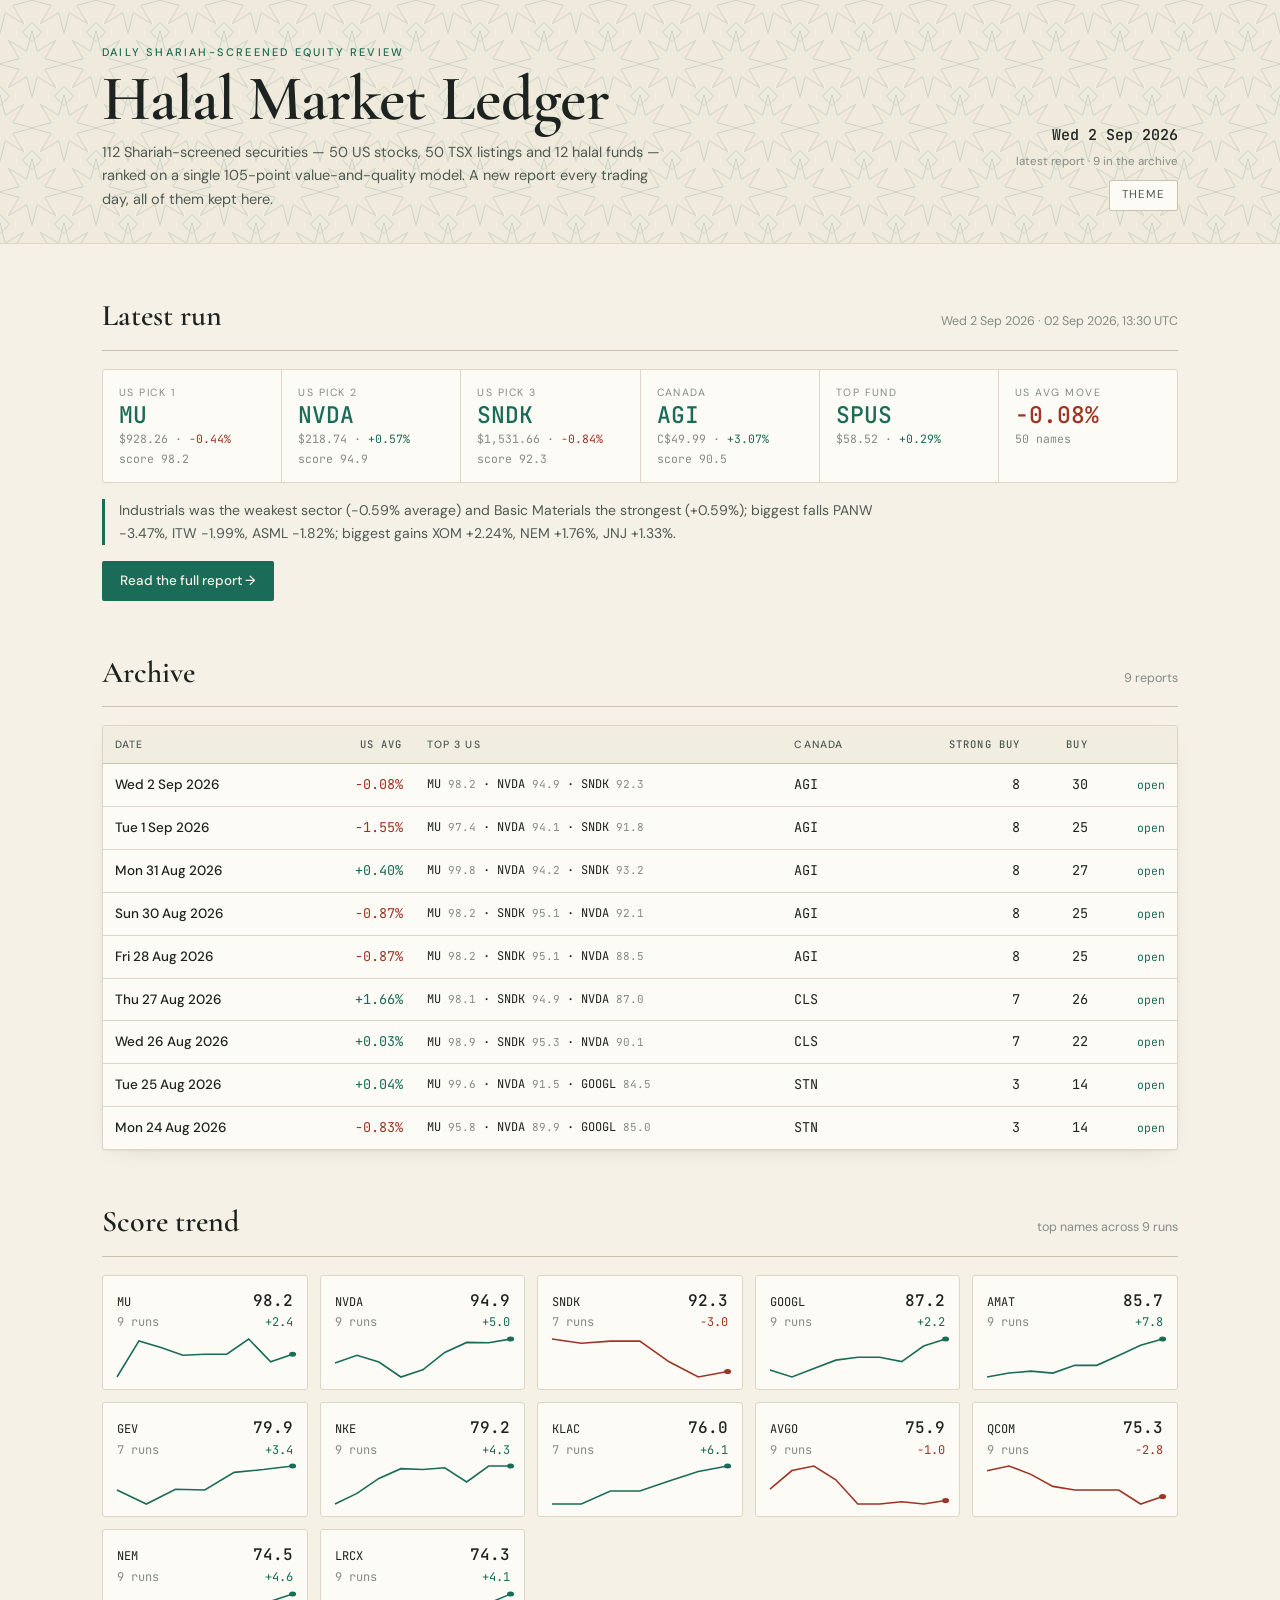
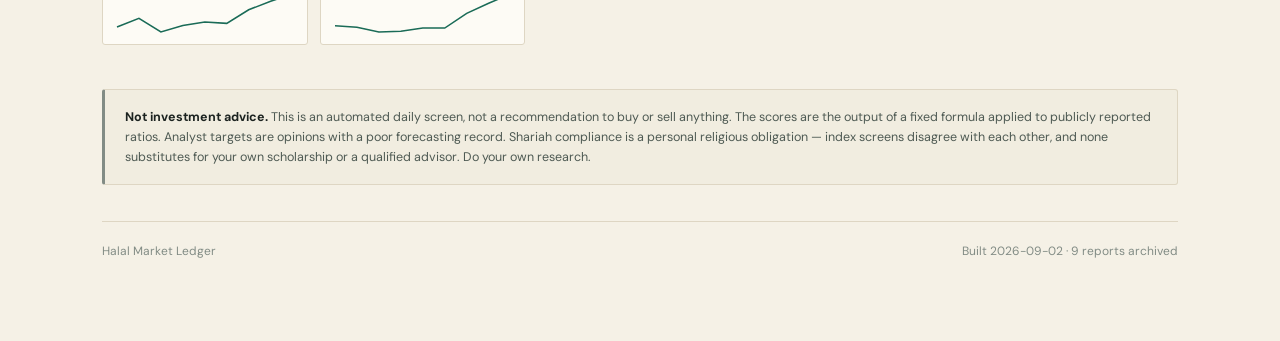
==== commit 81449eab: "report: 2026-09-02" ====
--- a/index.html
+++ b/index.html
@@ -17,8 +17,8 @@
 <div class="hero"><canvas id="stars"></canvas><div class="hero-in">
 <div class="brand"><span class="eyebrow">Daily Shariah-Screened Equity Review</span><h1>Halal Market Ledger</h1><p class="sub">112 Shariah-screened securities &mdash; 50 US stocks, 50 TSX listings and 12 halal funds &mdash; ranked on a single 105-point value-and-quality model. A new report every trading day, all of them kept here.</p></div>
 <div class="stamp">
-<span class="big">Tue 1 Sep 2026</span>
-<span class="sm">latest report &middot; 8 in the archive</span>
+<span class="big">Wed 2 Sep 2026</span>
+<span class="sm">latest report &middot; 9 in the archive</span>
 <button class="themebtn" id="themebtn" type="button" aria-label="Switch colour theme">Theme</button>
 <script>
 (function(){
@@ -34,20 +34,21 @@
 </script>
 </div></div></div>
 <div class="wrap">
-<section><div class="sec-head"><h2>Latest run</h2><span class="sec-note">Tue 1 Sep 2026 &middot; 01 Sep 2026, 20:00 UTC</span></div>
+<section><div class="sec-head"><h2>Latest run</h2><span class="sec-note">Wed 2 Sep 2026 &middot; 02 Sep 2026, 13:30 UTC</span></div>
 <div class="strip">
-<div class="sc"><span class="l">US pick 1</span><span class="v">MU</span><span class="m">$933.44 &middot; <span class="down">-2.64%</span></span><span class="m">score 97.4</span></div>
-<div class="sc"><span class="l">US pick 2</span><span class="v">NVDA</span><span class="m">$217.44 &middot; <span class="down">-1.39%</span></span><span class="m">score 94.1</span></div>
-<div class="sc"><span class="l">US pick 3</span><span class="v">SNDK</span><span class="m">$1,536.87 &middot; <span class="down">-1.90%</span></span><span class="m">score 91.8</span></div>
-<div class="sc"><span class="l">Canada</span><span class="v">AGI</span><span class="m">C$48.50 &middot; <span class="down">-4.49%</span></span><span class="m">score 89.1</span></div>
-<div class="sc"><span class="l">Top fund</span><span class="v">SPUS</span><span class="m">$58.35 &middot; <span class="down">-0.82%</span></span></div>
-<div class="sc"><span class="l">US avg move</span><span class="v"><span class="down">-1.55%</span></span><span class="m">50 names</span></div>
+<div class="sc"><span class="l">US pick 1</span><span class="v">MU</span><span class="m">$928.26 &middot; <span class="down">-0.44%</span></span><span class="m">score 98.2</span></div>
+<div class="sc"><span class="l">US pick 2</span><span class="v">NVDA</span><span class="m">$218.74 &middot; <span class="up">+0.57%</span></span><span class="m">score 94.9</span></div>
+<div class="sc"><span class="l">US pick 3</span><span class="v">SNDK</span><span class="m">$1,531.66 &middot; <span class="down">-0.84%</span></span><span class="m">score 92.3</span></div>
+<div class="sc"><span class="l">Canada</span><span class="v">AGI</span><span class="m">C$49.99 &middot; <span class="up">+3.07%</span></span><span class="m">score 90.5</span></div>
+<div class="sc"><span class="l">Top fund</span><span class="v">SPUS</span><span class="m">$58.52 &middot; <span class="up">+0.29%</span></span></div>
+<div class="sc"><span class="l">US avg move</span><span class="v"><span class="down">-0.08%</span></span><span class="m">50 names</span></div>
 </div>
-<p class="note">Technology was the weakest sector (-2.74% average) and Energy the strongest (+2.46%); biggest falls CDNS -7.60%, CRWD -6.90%, ORCL -5.32%; biggest gains REGN +3.10%, COP +2.84%, AAPL +2.61%.</p>
-<p style="margin-top:16px"><a class="cta" href="reports/2026-09-01.html">Read the full report &rarr;</a></p>
+<p class="note">Industrials was the weakest sector (-0.59% average) and Basic Materials the strongest (+0.59%); biggest falls PANW -3.47%, ITW -1.99%, ASML -1.82%; biggest gains XOM +2.24%, NEM +1.76%, JNJ +1.33%.</p>
+<p style="margin-top:16px"><a class="cta" href="reports/2026-09-02.html">Read the full report &rarr;</a></p>
 </section>
-<section><div class="sec-head"><h2>Archive</h2><span class="sec-note">8 reports</span></div>
+<section><div class="sec-head"><h2>Archive</h2><span class="sec-note">9 reports</span></div>
 <div class="tw"><table><thead><tr><th>Date</th><th class="num">US avg</th><th>Top 3 US</th><th>Canada</th><th class="num">Strong Buy</th><th class="num">Buy</th><th></th></tr></thead><tbody>
+<tr><td class="nm"><a href="reports/2026-09-02.html">Wed 2 Sep 2026</a></td><td class="num"><span class="down">-0.08%</span></td><td class="picks">MU <span class="mut">98.2</span> &middot; NVDA <span class="mut">94.9</span> &middot; SNDK <span class="mut">92.3</span></td><td class="mono">AGI</td><td class="num">8</td><td class="num">30</td><td class="num"><a class="mini" href="reports/2026-09-02.html">open</a></td></tr>
 <tr><td class="nm"><a href="reports/2026-09-01.html">Tue 1 Sep 2026</a></td><td class="num"><span class="down">-1.55%</span></td><td class="picks">MU <span class="mut">97.4</span> &middot; NVDA <span class="mut">94.1</span> &middot; SNDK <span class="mut">91.8</span></td><td class="mono">AGI</td><td class="num">8</td><td class="num">25</td><td class="num"><a class="mini" href="reports/2026-09-01.html">open</a></td></tr>
 <tr><td class="nm"><a href="reports/2026-08-31.html">Mon 31 Aug 2026</a></td><td class="num"><span class="up">+0.40%</span></td><td class="picks">MU <span class="mut">99.8</span> &middot; NVDA <span class="mut">94.2</span> &middot; SNDK <span class="mut">93.2</span></td><td class="mono">AGI</td><td class="num">8</td><td class="num">27</td><td class="num"><a class="mini" href="reports/2026-08-31.html">open</a></td></tr>
 <tr><td class="nm"><a href="reports/2026-08-30.html">Sun 30 Aug 2026</a></td><td class="num"><span class="down">-0.87%</span></td><td class="picks">MU <span class="mut">98.2</span> &middot; SNDK <span class="mut">95.1</span> &middot; NVDA <span class="mut">92.1</span></td><td class="mono">AGI</td><td class="num">8</td><td class="num">25</td><td class="num"><a class="mini" href="reports/2026-08-30.html">open</a></td></tr>
@@ -57,12 +58,12 @@
 <tr><td class="nm"><a href="reports/2026-08-25.html">Tue 25 Aug 2026</a></td><td class="num"><span class="up">+0.04%</span></td><td class="picks">MU <span class="mut">99.6</span> &middot; NVDA <span class="mut">91.5</span> &middot; GOOGL <span class="mut">84.5</span></td><td class="mono">STN</td><td class="num">3</td><td class="num">14</td><td class="num"><a class="mini" href="reports/2026-08-25.html">open</a></td></tr>
 <tr><td class="nm"><a href="reports/2026-08-24.html">Mon 24 Aug 2026</a></td><td class="num"><span class="down">-0.83%</span></td><td class="picks">MU <span class="mut">95.8</span> &middot; NVDA <span class="mut">89.9</span> &middot; GOOGL <span class="mut">85.0</span></td><td class="mono">STN</td><td class="num">3</td><td class="num">14</td><td class="num"><a class="mini" href="reports/2026-08-24.html">open</a></td></tr>
 </tbody></table></div></section>
-<section><div class="sec-head"><h2>Score trend</h2><span class="sec-note">top names across 8 runs</span></div>
+<section><div class="sec-head"><h2>Score trend</h2><span class="sec-note">top names across 9 runs</span></div>
 <div id="trend" class="tgrid"></div></section>
 <div class="disc"><b>Not investment advice.</b> This is an automated daily screen, not a recommendation to buy or sell anything. The scores are the output of a fixed formula applied to publicly reported ratios. Analyst targets are opinions with a poor forecasting record. Shariah compliance is a personal religious obligation &mdash; index screens disagree with each other, and none substitutes for your own scholarship or a qualified advisor. Do your own research.</div>
-<footer><span>Halal Market Ledger</span><span>Built 2026-09-01 &middot; 8 reports archived</span></footer>
+<footer><span>Halal Market Ledger</span><span>Built 2026-09-02 &middot; 9 reports archived</span></footer>
 </div>
-<script id="hist" type="application/json">[{"d": "2026-09-01", "us": [{"t": "MU", "p": 933.44, "c": -2.6378624, "s": 97.4, "v": "Strong Buy"}, {"t": "NVDA", "p": 217.44, "c": -1.387754, "s": 94.1, "v": "Strong Buy"}, {"t": "SNDK", "p": 1536.87, "c": -1.9039992, "s": 91.8, "v": "Strong Buy"}, {"t": "GOOGL", "p": 335.02, "c": -1.2759738, "s": 86.7, "v": "Strong Buy"}, {"t": "AMAT", "p": 441.85, "c": -3.6082828, "s": 84.4, "v": "Strong Buy"}, {"t": "GEV", "p": 898.49, "c": -0.004456063, "s": 79.4, "v": "Buy"}, {"t": "NKE", "p": 38.15, "c": -1.293661, "s": 79.2, "v": "Buy"}, {"t": "AVGO", "p": 369.68, "c": -0.17821561, "s": 75.6, "v": "Buy"}, {"t": "KLAC", "p": 170.89, "c": -2.5990298, "s": 75.1, "v": "Buy"}, {"t": "QCOM", "p": 166.61, "c": -2.2700582, "s": 74.5, "v": "Buy"}, {"t": "EOG", "p": 148.28, "c": 2.2901235, "s": 74.4, "v": "Buy"}, {"t": "NEM", "p": 122.66, "c": -2.6971235, "s": 73.5, "v": "Buy"}, {"t": "LRCX", "p": 290.2, "c": -3.7447274, "s": 73.1, "v": "Buy"}, {"t": "ISRG", "p": 369.25, "c": -2.0193138, "s": 72.0, "v": "Buy"}, {"t": "TXN", "p": 253.34, "c": -2.9013865, "s": 71.9, "v": "Buy"}, {"t": "ASML", "p": 1665.14, "c": -1.8201541, "s": 69.9, "v": "Buy"}, {"t": "ORCL", "p": 141.261, "c": -5.3249297, "s": 68.7, "v": "Wait"}, {"t": "TJX", "p": 133.23, "c": -0.50780964, "s": 68.4, "v": "Buy"}, {"t": "REGN", "p": 823.82, "c": 3.096059, "s": 66.5, "v": "Hold"}, {"t": "MSFT", "p": 501.02, "c": -1.2359833, "s": 66.3, "v": "Buy"}, {"t": "SYK", "p": 317.44, "c": -1.9641709, "s": 64.7, "v": "Hold"}, {"t": "COP", "p": 136.25, "c": 2.8379457, "s": 64.6, "v": "Hold"}, {"t": "VRTX", "p": 547.65, "c": 0.574819, "s": 64.5, "v": "Hold"}, {"t": "CSCO", "p": 109.74, "c": -0.67879444, "s": 64.5, "v": "Hold"}, {"t": "CDNS", "p": 313.04, "c": -7.597848, "s": 64.4, "v": "Hold"}, {"t": "ADI", "p": 354.52, "c": -1.8058995, "s": 63.6, "v": "Hold"}, {"t": "AMD", "p": 459.61, "c": -2.3602176, "s": 62.6, "v": "Hold"}, {"t": "ANET", "p": 189.17, "c": -3.3318024, "s": 62.1, "v": "Hold"}, {"t": "PG", "p": 146.21, "c": 0.7338771, "s": 59.8, "v": "Hold"}, {"t": "CTAS", "p": 200.59, "c": -0.59467614, "s": 59.5, "v": "Hold"}, {"t": "ADBE", "p": 286.08, "c": -2.2917523, "s": 59.3, "v": "Hold"}, {"t": "XOM", "p": 164.56, "c": 2.2553618, "s": 58.1, "v": "Hold"}, {"t": "LLY", "p": 1159.9312, "c": 0.26194784, "s": 56.1, "v": "Hold"}, {"t": "AAPL", "p": 325.13, "c": 2.6132236, "s": 54.9, "v": "Hold"}, {"t": "HD", "p": 319.78, "c": -2.4402893, "s": 54.8, "v": "Wait"}, {"t": "JNJ", "p": 271.38, "c": 2.0424254, "s": 54.6, "v": "Hold"}, {"t": "LIN", "p": 486.76, "c": -0.52696884, "s": 53.7, "v": "Hold"}, {"t": "FTNT", "p": 161.85, "c": -5.3121085, "s": 52.5, "v": "Hold"}, {"t": "EMR", "p": 147.645, "c": -3.1454985, "s": 51.5, "v": "Hold"}, {"t": "ITW", "p": 269.95, "c": -1.9686123, "s": 51.5, "v": "Wait"}, {"t": "ABT", "p": 108.96, "c": -1.2776401, "s": 51.3, "v": "Hold"}, {"t": "TMO", "p": 600.36, "c": -2.712687, "s": 50.6, "v": "Hold"}, {"t": "DHR", "p": 206.985, "c": -3.0787587, "s": 50.4, "v": "Hold"}, {"t": "CRM", "p": 258.16, "c": 0.2407374, "s": 48.9, "v": "Hold"}, {"t": "TSLA", "p": 356.09, "c": -3.2232683, "s": 43.0, "v": "Wait"}, {"t": "CRWD", "p": 215.07, "c": -6.896101, "s": 35.3, "v": "Skip"}, {"t": "ABBV", "p": 260.01, "c": 1.4000453, "s": 35.1, "v": "Skip"}, {"t": "NOW", "p": 142.8939, "c": -3.4435432, "s": 33.3, "v": "Skip"}, {"t": "MRK", "p": 149.94, "c": 1.4753709, "s": 30.3, "v": "Skip"}, {"t": "PANW", "p": 362.09, "c": -5.244291, "s": 30.1, "v": "Skip"}]}, {"d": "2026-08-31", "us": [{"t": "MU", "p": 958.73, "c": 2.7731917, "s": 99.8, "v": "Strong Buy"}, {"t": "NVDA", "p": 220.78, "c": 1.4847142, "s": 94.2, "v": "Strong Buy"}, {"t": "SNDK", "p": 1566.7, "c": 5.5031023, "s": 93.2, "v": "Strong Buy"}, {"t": "GOOGL", "p": 339.35, "c": -2.0889208, "s": 85.6, "v": "Strong Buy"}, {"t": "AMAT", "p": 458.39, "c": -0.7104639, "s": 82.3, "v": "Strong Buy"}, {"t": "GEV", "p": 898.53, "c": -1.46941, "s": 79.0, "v": "Buy"}, {"t": "NKE", "p": 39.06, "c": -1.36363, "s": 77.4, "v": "Buy"}, {"t": "QCOM", "p": 170.48, "c": 3.8309236, "s": 76.0, "v": "Buy"}, {"t": "AVGO", "p": 370.34, "c": 0.42029008, "s": 75.8, "v": "Buy"}, {"t": "EOG", "p": 144.96, "c": 1.12313, "s": 75.0, "v": "Buy"}, {"t": "KLAC", "p": 175.45, "c": -0.051268283, "s": 73.6, "v": "Buy"}, {"t": "NEM", "p": 126.06, "c": -1.50024, "s": 72.3, "v": "Buy"}, {"t": "LRCX", "p": 301.49, "c": -0.13580777, "s": 71.8, "v": "Buy"}, {"t": "ISRG", "p": 376.86, "c": 1.1433116, "s": 71.8, "v": "Buy"}, {"t": "TXN", "p": 260.91, "c": 0.8776635, "s": 71.2, "v": "Buy"}, {"t": "ORCL", "p": 149.12, "c": -1.14684, "s": 69.5, "v": "Wait"}, {"t": "ASML", "p": 1696.01, "c": -0.008844945, "s": 69.3, "v": "Buy"}, {"t": "TJX", "p": 133.91, "c": -0.895494, "s": 67.9, "v": "Buy"}, {"t": "REGN", "p": 799.08, "c": 0.61572355, "s": 66.8, "v": "Buy"}, {"t": "COP", "p": 132.49, "c": 1.64173, "s": 65.7, "v": "Buy"}, {"t": "MSFT", "p": 507.29, "c": -1.2151228, "s": 65.4, "v": "Buy"}, {"t": "VRTX", "p": 544.52, "c": 0.5224422, "s": 64.8, "v": "Hold"}, {"t": "CSCO", "p": 110.49, "c": 0.5094129, "s": 64.6, "v": "Hold"}, {"t": "SYK", "p": 323.8, "c": -2.08353, "s": 63.3, "v": "Hold"}, {"t": "AMD", "p": 470.72, "c": 1.1040025, "s": 62.4, "v": "Hold"}, {"t": "ADI", "p": 362.14, "c": 0.099512376, "s": 62.4, "v": "Hold"}, {"t": "CDNS", "p": 338.78, "c": -0.4729915, "s": 61.2, "v": "Hold"}, {"t": "ANET", "p": 195.69, "c": 0.158664, "s": 61.0, "v": "Hold"}, {"t": "PG", "p": 145.12, "c": 0.931977, "s": 60.4, "v": "Hold"}, {"t": "ADBE", "p": 292.79, "c": 0.43565434, "s": 60.2, "v": "Hold"}, {"t": "XOM", "p": 160.95, "c": 2.70563, "s": 59.8, "v": "Hold"}, {"t": "CTAS", "p": 201.79, "c": -1.1705356, "s": 58.9, "v": "Hold"}, {"t": "FTNT", "p": 170.93, "c": 2.969875, "s": 56.0, "v": "Hold"}, {"t": "LLY", "p": 1156.73, "c": -1.52221, "s": 55.7, "v": "Hold"}, {"t": "AAPL", "p": 316.85, "c": -0.8914626, "s": 54.4, "v": "Hold"}, {"t": "JNJ", "p": 265.85, "c": -0.817043, "s": 54.2, "v": "Hold"}, {"t": "HD", "p": 327.83, "c": -0.714745, "s": 53.6, "v": "Wait"}, {"t": "LIN", "p": 489.58, "c": 0.014295276, "s": 53.5, "v": "Hold"}, {"t": "ABT", "p": 110.36, "c": -1.87606, "s": 50.2, "v": "Hold"}, {"t": "ITW", "p": 275.37, "c": -1.68869, "s": 50.1, "v": "Wait"}, {"t": "EMR", "p": 152.44, "c": -1.76569, "s": 49.9, "v": "Hold"}, {"t": "TMO", "p": 617.1, "c": -0.816487, "s": 49.5, "v": "Hold"}, {"t": "CRM", "p": 257.54, "c": 0.601566, "s": 49.4, "v": "Hold"}, {"t": "DHR", "p": 213.56, "c": -1.16167, "s": 49.1, "v": "Hold"}, {"t": "TSLA", "p": 367.95, "c": 5.5053797, "s": 44.8, "v": "Wait"}, {"t": "CRWD", "p": 231.0, "c": 5.7692337, "s": 37.0, "v": "Wait"}, {"t": "NOW", "p": 147.99, "c": 2.2666, "s": 35.9, "v": "Skip"}, {"t": "ABBV", "p": 256.42, "c": 0.367942, "s": 35.2, "v": "Skip"}, {"t": "PANW", "p": 382.13, "c": 2.836462, "s": 33.5, "v": "Skip"}, {"t": "MRK", "p": 147.76, "c": -0.397716, "s": 29.4, "v": "Skip"}]}, {"d": "2026-08-30", "us": [{"t": "MU", "p": 932.86, "c": -0.27047855, "s": 98.2, "v": "Strong Buy"}, {"t": "SNDK", "p": 1484.98, "c": 0.002022243, "s": 95.1, "v": "Strong Buy"}, {"t": "NVDA", "p": 217.55, "c": -4.5749598, "s": 92.1, "v": "Strong Buy"}, {"t": "GOOGL", "p": 346.59, "c": 1.743726, "s": 85.9, "v": "Strong Buy"}, {"t": "AMAT", "p": 461.67, "c": -4.2893214, "s": 80.3, "v": "Strong Buy"}, {"t": "NKE", "p": 39.6, "c": 3.01769, "s": 79.0, "v": "Buy"}, {"t": "GEV", "p": 911.93, "c": -4.39282, "s": 76.5, "v": "Buy"}, {"t": "QCOM", "p": 164.19, "c": -0.35805094, "s": 76.0, "v": "Buy"}, {"t": "AVGO", "p": 368.79, "c": -0.74016255, "s": 75.6, "v": "Buy"}, {"t": "EOG", "p": 143.35, "c": -0.795844, "s": 74.6, "v": "Buy"}, {"t": "ISRG", "p": 372.6, "c": 1.5065242, "s": 73.0, "v": "Buy"}, {"t": "KLAC", "p": 175.54, "c": -4.47843, "s": 72.0, "v": "Buy"}, {"t": "NEM", "p": 127.98, "c": -3.25799, "s": 70.4, "v": "Buy"}, {"t": "TXN", "p": 258.64, "c": -2.9639053, "s": 69.9, "v": "Buy"}, {"t": "LRCX", "p": 301.9, "c": -5.2357316, "s": 69.9, "v": "Buy"}, {"t": "ORCL", "p": 150.85, "c": -0.717386, "s": 69.5, "v": "Wait"}, {"t": "ASML", "p": 1696.16, "c": -2.2391787, "s": 68.4, "v": "Buy"}, {"t": "TJX", "p": 135.12, "c": 0.670536, "s": 67.9, "v": "Buy"}, {"t": "REGN", "p": 794.19, "c": -1.6738706, "s": 66.2, "v": "Buy"}, {"t": "MSFT", "p": 513.53, "c": 1.6770349, "s": 66.0, "v": "Buy"}, {"t": "COP", "p": 130.35, "c": 0.640829, "s": 66.0, "v": "Buy"}, {"t": "VRTX", "p": 541.69, "c": -1.0702193, "s": 64.5, "v": "Hold"}, {"t": "SYK", "p": 330.69, "c": 2.6605, "s": 64.2, "v": "Hold"}, {"t": "CSCO", "p": 109.93, "c": -1.9794928, "s": 64.1, "v": "Hold"}, {"t": "AMD", "p": 465.58, "c": -2.326563, "s": 61.6, "v": "Hold"}, {"t": "ADI", "p": 361.78, "c": -3.4016852, "s": 61.2, "v": "Hold"}, {"t": "PG", "p": 143.78, "c": 0.447114, "s": 60.7, "v": "Hold"}, {"t": "ADBE", "p": 291.52, "c": 0.81964207, "s": 60.5, "v": "Hold"}, {"t": "CDNS", "p": 340.39, "c": -2.0601277, "s": 60.4, "v": "Hold"}, {"t": "ANET", "p": 195.38, "c": -2.83952, "s": 60.1, "v": "Hold"}, {"t": "XOM", "p": 156.71, "c": 0.172593, "s": 59.9, "v": "Hold"}, {"t": "CTAS", "p": 204.18, "c": 0.01469448, "s": 58.4, "v": "Hold"}, {"t": "AAPL", "p": 319.7, "c": 1.627575, "s": 55.3, "v": "Hold"}, {"t": "LLY", "p": 1174.61, "c": -0.126689, "s": 54.9, "v": "Hold"}, {"t": "JNJ", "p": 268.04, "c": 0.854129, "s": 54.5, "v": "Hold"}, {"t": "LIN", "p": 489.51, "c": 0.85711414, "s": 54.1, "v": "Hold"}, {"t": "HD", "p": 330.19, "c": 0.480818, "s": 53.6, "v": "Wait"}, {"t": "FTNT", "p": 166.0, "c": -3.9240646, "s": 52.7, "v": "Hold"}, {"t": "CRM", "p": 256.0, "c": 1.56715, "s": 50.5, "v": "Hold"}, {"t": "ABT", "p": 112.47, "c": 0.788606, "s": 50.0, "v": "Hold"}, {"t": "ITW", "p": 280.1, "c": -0.557392, "s": 49.2, "v": "Wait"}, {"t": "DHR", "p": 216.07, "c": 0.18083, "s": 48.7, "v": "Hold"}, {"t": "TMO", "p": 622.18, "c": -1.35088, "s": 48.7, "v": "Hold"}, {"t": "EMR", "p": 155.18, "c": -1.60422, "s": 48.7, "v": "Hold"}, {"t": "TSLA", "p": 348.75, "c": -1.7079556, "s": 44.9, "v": "Wait"}, {"t": "NOW", "p": 144.71, "c": 4.5366, "s": 37.0, "v": "Wait"}, {"t": "CRWD", "p": 218.4, "c": -4.1937237, "s": 35.1, "v": "Skip"}, {"t": "ABBV", "p": 255.48, "c": -1.03428, "s": 34.8, "v": "Skip"}, {"t": "PANW", "p": 371.59, "c": -2.9411023, "s": 30.6, "v": "Skip"}, {"t": "MRK", "p": 148.35, "c": -0.795765, "s": 29.1, "v": "Skip"}]}, {"d": "2026-08-28", "us": [{"t": "MU", "p": 932.86, "c": -0.27047855, "s": 98.2, "v": "Strong Buy"}, {"t": "SNDK", "p": 1484.98, "c": 0.002022243, "s": 95.1, "v": "Strong Buy"}, {"t": "NVDA", "p": 217.55, "c": -4.5749598, "s": 88.5, "v": "Strong Buy"}, {"t": "GOOGL", "p": 346.59, "c": 1.743726, "s": 85.9, "v": "Strong Buy"}, {"t": "AMAT", "p": 461.67, "c": -4.2893214, "s": 80.3, "v": "Strong Buy"}, {"t": "NKE", "p": 39.6, "c": 3.01769, "s": 78.8, "v": "Buy"}, {"t": "GEV", "p": 911.93, "c": -4.39282, "s": 76.6, "v": "Buy"}, {"t": "QCOM", "p": 164.19, "c": -0.35805094, "s": 76.0, "v": "Buy"}, {"t": "AVGO", "p": 368.79, "c": -0.74016255, "s": 75.6, "v": "Buy"}, {"t": "EOG", "p": 143.35, "c": -0.795844, "s": 74.7, "v": "Buy"}, {"t": "ISRG", "p": 372.6, "c": 1.5065242, "s": 73.0, "v": "Buy"}, {"t": "KLAC", "p": 175.54, "c": -4.47843, "s": 72.0, "v": "Buy"}, {"t": "NEM", "p": 127.98, "c": -3.25799, "s": 70.6, "v": "Buy"}, {"t": "TXN", "p": 258.64, "c": -2.9639053, "s": 70.3, "v": "Buy"}, {"t": "LRCX", "p": 301.9, "c": -5.2357316, "s": 69.9, "v": "Buy"}, {"t": "ORCL", "p": 150.85, "c": -0.717386, "s": 69.5, "v": "Wait"}, {"t": "ASML", "p": 1696.16, "c": -2.2391787, "s": 68.4, "v": "Buy"}, {"t": "TJX", "p": 135.12, "c": 0.670536, "s": 67.9, "v": "Buy"}, {"t": "REGN", "p": 794.19, "c": -1.6738706, "s": 66.3, "v": "Buy"}, {"t": "MSFT", "p": 513.53, "c": 1.6770349, "s": 66.0, "v": "Buy"}, {"t": "COP", "p": 130.35, "c": 0.640829, "s": 66.0, "v": "Buy"}, {"t": "VRTX", "p": 541.69, "c": -1.0702193, "s": 64.5, "v": "Hold"}, {"t": "SYK", "p": 330.69, "c": 2.6605, "s": 64.2, "v": "Hold"}, {"t": "CSCO", "p": 109.93, "c": -1.9794928, "s": 64.1, "v": "Hold"}, {"t": "AMD", "p": 465.58, "c": -2.326563, "s": 61.7, "v": "Hold"}, {"t": "ADI", "p": 361.78, "c": -3.4016852, "s": 61.2, "v": "Hold"}, {"t": "PG", "p": 143.78, "c": 0.447114, "s": 60.7, "v": "Hold"}, {"t": "ADBE", "p": 291.52, "c": 0.81964207, "s": 60.5, "v": "Hold"}, {"t": "CDNS", "p": 340.39, "c": -2.0601277, "s": 60.5, "v": "Hold"}, {"t": "ANET", "p": 195.38, "c": -2.83952, "s": 60.1, "v": "Hold"}, {"t": "XOM", "p": 156.71, "c": 0.172593, "s": 59.8, "v": "Hold"}, {"t": "CTAS", "p": 204.18, "c": 0.01469448, "s": 58.5, "v": "Hold"}, {"t": "AAPL", "p": 319.7, "c": 1.627575, "s": 55.2, "v": "Hold"}, {"t": "LLY", "p": 1174.61, "c": -0.126689, "s": 55.0, "v": "Hold"}, {"t": "JNJ", "p": 268.04, "c": 0.854129, "s": 54.5, "v": "Hold"}, {"t": "LIN", "p": 489.51, "c": 0.85711414, "s": 54.1, "v": "Hold"}, {"t": "HD", "p": 330.19, "c": 0.480818, "s": 53.6, "v": "Wait"}, {"t": "FTNT", "p": 166.0, "c": -3.9240646, "s": 52.7, "v": "Hold"}, {"t": "ABT", "p": 112.47, "c": 0.788606, "s": 50.0, "v": "Hold"}, {"t": "ITW", "p": 280.1, "c": -0.557392, "s": 49.2, "v": "Wait"}, {"t": "CRM", "p": 256.0, "c": 1.56715, "s": 49.1, "v": "Hold"}, {"t": "TMO", "p": 622.18, "c": -1.35088, "s": 48.9, "v": "Hold"}, {"t": "DHR", "p": 216.07, "c": 0.18083, "s": 48.7, "v": "Hold"}, {"t": "EMR", "p": 155.18, "c": -1.60422, "s": 48.6, "v": "Hold"}, {"t": "TSLA", "p": 348.75, "c": -1.7079556, "s": 44.9, "v": "Wait"}, {"t": "NOW", "p": 144.71, "c": 4.5366, "s": 37.0, "v": "Wait"}, {"t": "ABBV", "p": 255.48, "c": -1.03428, "s": 34.9, "v": "Skip"}, {"t": "CRWD", "p": 218.4, "c": -4.1937237, "s": 32.9, "v": "Skip"}, {"t": "PANW", "p": 371.59, "c": -2.9411023, "s": 30.6, "v": "Skip"}, {"t": "MRK", "p": 148.35, "c": -0.795765, "s": 29.1, "v": "Skip"}]}, {"d": "2026-08-27", "us": [{"t": "MU", "p": 935.39, "c": -0.32075977, "s": 98.1, "v": "Strong Buy"}, {"t": "SNDK", "p": 1484.95, "c": -0.9617402, "s": 94.9, "v": "Strong Buy"}, {"t": "NVDA", "p": 227.98, "c": 8.737953, "s": 87.0, "v": "Strong Buy"}, {"t": "GOOGL", "p": 340.65, "c": -0.3947386, "s": 85.7, "v": "Strong Buy"}, {"t": "NKE", "p": 38.44, "c": -0.388706, "s": 78.9, "v": "Buy"}, {"t": "AMAT", "p": 482.36, "c": 0.5419326, "s": 78.7, "v": "Buy"}, {"t": "AVGO", "p": 371.54, "c": 4.4855065, "s": 77.7, "v": "Buy"}, {"t": "QCOM", "p": 164.78, "c": 0.6474453, "s": 76.4, "v": "Buy"}, {"t": "GEV", "p": 953.83, "c": 0.0776412, "s": 74.5, "v": "Buy"}, {"t": "EOG", "p": 144.5, "c": -0.234739, "s": 74.3, "v": "Buy"}, {"t": "ISRG", "p": 367.07, "c": -0.90438044, "s": 72.8, "v": "Buy"}, {"t": "ORCL", "p": 151.94, "c": 2.06221, "s": 71.2, "v": "Wait"}, {"t": "TXN", "p": 266.54, "c": 1.822218, "s": 70.3, "v": "Buy"}, {"t": "NEM", "p": 132.29, "c": 0.524306, "s": 70.1, "v": "Hold"}, {"t": "KLAC", "p": 183.77, "c": -0.03263752, "s": 69.9, "v": "Buy"}, {"t": "LRCX", "p": 318.58, "c": 1.8217789, "s": 69.5, "v": "Buy"}, {"t": "ASML", "p": 1735.01, "c": -0.608946, "s": 67.7, "v": "Buy"}, {"t": "TJX", "p": 134.22, "c": -1.90748, "s": 67.4, "v": "Buy"}, {"t": "MSFT", "p": 505.06, "c": 1.7507106, "s": 67.3, "v": "Buy"}, {"t": "COP", "p": 129.52, "c": -0.834543, "s": 65.7, "v": "Buy"}, {"t": "REGN", "p": 807.71, "c": -0.8689302, "s": 65.5, "v": "Buy"}, {"t": "VRTX", "p": 547.55, "c": 0.047508594, "s": 64.1, "v": "Hold"}, {"t": "SYK", "p": 322.12, "c": -2.29017, "s": 63.5, "v": "Hold"}, {"t": "CSCO", "p": 112.15, "c": -0.18689843, "s": 63.0, "v": "Hold"}, {"t": "ADBE", "p": 289.15, "c": 5.7337155, "s": 62.4, "v": "Hold"}, {"t": "CDNS", "p": 347.55, "c": 3.845463, "s": 62.0, "v": "Hold"}, {"t": "AMD", "p": 476.67, "c": -0.8857795, "s": 60.5, "v": "Hold"}, {"t": "PG", "p": 143.14, "c": -1.28276, "s": 60.4, "v": "Hold"}, {"t": "ADI", "p": 374.52, "c": 0.73157644, "s": 60.1, "v": "Hold"}, {"t": "XOM", "p": 156.44, "c": -1.10626, "s": 59.6, "v": "Hold"}, {"t": "ANET", "p": 201.09, "c": -0.573549, "s": 58.9, "v": "Hold"}, {"t": "CTAS", "p": 204.15, "c": -0.79211044, "s": 58.3, "v": "Hold"}, {"t": "FTNT", "p": 172.78, "c": 9.673738, "s": 56.5, "v": "Hold"}, {"t": "AAPL", "p": 314.58, "c": 0.36049587, "s": 55.3, "v": "Hold"}, {"t": "LLY", "p": 1176.1, "c": -1.11905, "s": 54.6, "v": "Hold"}, {"t": "JNJ", "p": 265.77, "c": -1.56667, "s": 54.0, "v": "Hold"}, {"t": "LIN", "p": 485.35, "c": -1.0156386, "s": 53.8, "v": "Hold"}, {"t": "HD", "p": 328.61, "c": -1.86353, "s": 53.1, "v": "Wait"}, {"t": "ABT", "p": 111.59, "c": -2.19983, "s": 49.4, "v": "Hold"}, {"t": "DHR", "p": 215.68, "c": 0.148585, "s": 48.8, "v": "Hold"}, {"t": "ITW", "p": 281.67, "c": -1.34496, "s": 48.7, "v": "Wait"}, {"t": "TMO", "p": 630.7, "c": -0.474982, "s": 48.2, "v": "Hold"}, {"t": "EMR", "p": 157.71, "c": -0.366408, "s": 47.8, "v": "Wait"}, {"t": "CRM", "p": 252.05, "c": 22.5805, "s": 47.5, "v": "Wait"}, {"t": "TSLA", "p": 354.81, "c": 2.5996153, "s": 46.1, "v": "Wait"}, {"t": "NOW", "p": 138.43, "c": 10.0397, "s": 38.7, "v": "Wait"}, {"t": "CRWD", "p": 227.96, "c": 20.499004, "s": 35.5, "v": "Skip"}, {"t": "PANW", "p": 382.85, "c": 12.831926, "s": 34.1, "v": "Skip"}, {"t": "ABBV", "p": 258.15, "c": -1.80677, "s": 34.0, "v": "Skip"}, {"t": "MRK", "p": 149.54, "c": -2.32529, "s": 28.5, "v": "Skip"}]}, {"d": "2026-08-26", "us": [{"t": "MU", "p": 938.23, "c": 0.563792, "s": 98.9, "v": "Strong Buy"}, {"t": "SNDK", "p": 1486.84, "c": 0.40991822, "s": 95.3, "v": "Strong Buy"}, {"t": "NVDA", "p": 212.25, "c": -0.37550014, "s": 90.1, "v": "Strong Buy"}, {"t": "GOOGL", "p": 343.06, "c": -1.1240472, "s": 85.1, "v": "Strong Buy"}, {"t": "AMAT", "p": 476.44, "c": -0.7499388, "s": 79.1, "v": "Buy"}, {"t": "AVGO", "p": 354.17, "c": -0.7204061, "s": 78.9, "v": "Buy"}, {"t": "NKE", "p": 39.015, "c": -1.177812, "s": 77.8, "v": "Buy"}, {"t": "QCOM", "p": 161.82, "c": 0.78475946, "s": 77.7, "v": "Buy"}, {"t": "GEV", "p": 943.88, "c": 1.8505956, "s": 76.5, "v": "Buy"}, {"t": "EOG", "p": 145.3, "c": -1.0420206, "s": 73.7, "v": "Buy"}, {"t": "ISRG", "p": 369.99, "c": -0.49752745, "s": 72.3, "v": "Buy"}, {"t": "ORCL", "p": 149.455, "c": 3.2433045, "s": 71.9, "v": "Wait"}, {"t": "TXN", "p": 259.93, "c": -0.046143096, "s": 70.7, "v": "Buy"}, {"t": "KLAC", "p": 181.575, "c": -0.96269196, "s": 69.9, "v": "Buy"}, {"t": "LRCX", "p": 311.75, "c": -0.92480886, "s": 69.4, "v": "Buy"}, {"t": "NEM", "p": 132.495, "c": -1.9572327, "s": 69.2, "v": "Hold"}, {"t": "ASML", "p": 1749.97, "c": 0.33304307, "s": 68.6, "v": "Buy"}, {"t": "MSFT", "p": 494.85, "c": 0.6384739, "s": 67.9, "v": "Buy"}, {"t": "TJX", "p": 137.525, "c": -1.4020883, "s": 66.6, "v": "Buy"}, {"t": "COP", "p": 131.385, "c": -0.34511667, "s": 64.9, "v": "Hold"}, {"t": "REGN", "p": 822.625, "c": -1.3118429, "s": 64.2, "v": "Hold"}, {"t": "VRTX", "p": 550.41, "c": -0.44134983, "s": 63.7, "v": "Hold"}, {"t": "CSCO", "p": 112.165, "c": 0.94950974, "s": 63.1, "v": "Hold"}, {"t": "CDNS", "p": 337.435, "c": 1.6676722, "s": 63.0, "v": "Hold"}, {"t": "ANET", "p": 195.8994, "c": 2.5973585, "s": 62.6, "v": "Hold"}, {"t": "SYK", "p": 331.595, "c": 0.30400342, "s": 62.3, "v": "Hold"}, {"t": "AMD", "p": 489.57, "c": 2.1682906, "s": 60.4, "v": "Hold"}, {"t": "ADBE", "p": 271.52, "c": -0.8761771, "s": 60.0, "v": "Hold"}, {"t": "PG", "p": 145.095, "c": -0.20976113, "s": 59.7, "v": "Hold"}, {"t": "ADI", "p": 375.43, "c": 0.4736897, "s": 59.7, "v": "Hold"}, {"t": "XOM", "p": 159.65, "c": -0.6162883, "s": 58.3, "v": "Hold"}, {"t": "CTAS", "p": 205.85, "c": 0.53253776, "s": 58.3, "v": "Hold"}, {"t": "FTNT", "p": 157.57, "c": 2.5472336, "s": 57.3, "v": "Hold"}, {"t": "AAPL", "p": 312.5599, "c": 0.8777029, "s": 56.1, "v": "Hold"}, {"t": "CRM", "p": 204.46, "c": -0.59798515, "s": 54.6, "v": "Hold"}, {"t": "LIN", "p": 493.58, "c": 1.3095185, "s": 53.9, "v": "Hold"}, {"t": "JNJ", "p": 270.645, "c": -0.9134603, "s": 53.0, "v": "Hold"}, {"t": "LLY", "p": 1205.56, "c": -2.2502155, "s": 52.5, "v": "Hold"}, {"t": "HD", "p": 336.97, "c": -0.26932746, "s": 51.8, "v": "Wait"}, {"t": "EMR", "p": 157.615, "c": 1.7133446, "s": 49.2, "v": "Hold"}, {"t": "ITW", "p": 285.5392, "c": 1.3808703, "s": 49.0, "v": "Wait"}, {"t": "DHR", "p": 215.505, "c": -0.21530598, "s": 48.7, "v": "Hold"}, {"t": "TMO", "p": 627.81, "c": -0.05413147, "s": 48.6, "v": "Hold"}, {"t": "CRWD", "p": 188.895, "c": 1.8959515, "s": 48.4, "v": "Hold"}, {"t": "ABT", "p": 115.465, "c": -0.57261026, "s": 47.6, "v": "Wait"}, {"t": "TSLA", "p": 348.89, "c": -0.40708402, "s": 45.2, "v": "Wait"}, {"t": "NOW", "p": 124.57, "c": -1.9142904, "s": 42.3, "v": "Wait"}, {"t": "PANW", "p": 340.705, "c": 0.23683222, "s": 35.0, "v": "Skip"}, {"t": "ABBV", "p": 261.205, "c": -1.7250543, "s": 33.3, "v": "Skip"}, {"t": "MRK", "p": 154.165, "c": -1.4604394, "s": 28.8, "v": "Skip"}]}, {"d": "2026-08-25", "us": [{"t": "MU", "p": 926.3782, "c": 1.7517197, "s": 99.6, "v": "Strong Buy"}, {"t": "NVDA", "p": 212.025, "c": 1.7003613, "s": 91.5, "v": "Strong Buy"}, {"t": "GOOGL", "p": 346.805, "c": -0.3605714, "s": 84.5, "v": "Strong Buy"}, {"t": "AMAT", "p": 478.75, "c": -1.1235263, "s": 78.7, "v": "Buy"}, {"t": "QCOM", "p": 159.71, "c": 0.74434364, "s": 78.6, "v": "Buy"}, {"t": "AVGO", "p": 355.87, "c": -0.80555654, "s": 78.5, "v": "Buy"}, {"t": "NKE", "p": 39.428, "c": -3.2515357, "s": 76.1, "v": "Buy"}, {"t": "EOG", "p": 147.67, "c": -1.6909716, "s": 72.5, "v": "Buy"}, {"t": "ISRG", "p": 370.33, "c": -0.86731285, "s": 72.1, "v": "Buy"}, {"t": "NEM", "p": 135.04, "c": 2.4271822, "s": 71.1, "v": "Hold"}, {"t": "TXN", "p": 259.17, "c": 0.11585224, "s": 71.0, "v": "Buy"}, {"t": "ORCL", "p": 143.535, "c": 0.7616755, "s": 70.9, "v": "Wait"}, {"t": "LRCX", "p": 313.11, "c": 0.9478582, "s": 70.0, "v": "Buy"}, {"t": "ASML", "p": 1740.085, "c": -0.0025885392, "s": 68.9, "v": "Buy"}, {"t": "MSFT", "p": 490.29, "c": 0.6115227, "s": 68.6, "v": "Buy"}, {"t": "TJX", "p": 139.99, "c": -0.5116916, "s": 65.4, "v": "Buy"}, {"t": "VRTX", "p": 553.205, "c": 1.0254004, "s": 64.2, "v": "Hold"}, {"t": "REGN", "p": 834.33, "c": 0.70368344, "s": 64.2, "v": "Hold"}, {"t": "COP", "p": 132.855, "c": -0.37119743, "s": 64.2, "v": "Hold"}, {"t": "SYK", "p": 330.72, "c": 0.88771045, "s": 63.0, "v": "Hold"}, {"t": "AMD", "p": 479.48, "c": 4.977617, "s": 62.7, "v": "Hold"}, {"t": "ADBE", "p": 273.43, "c": -1.0279785, "s": 60.0, "v": "Hold"}, {"t": "PG", "p": 145.36, "c": -0.84584856, "s": 59.4, "v": "Hold"}, {"t": "XOM", "p": 161.531, "c": -1.5355058, "s": 57.4, "v": "Hold"}, {"t": "AAPL", "p": 308.66, "c": -0.5413394, "s": 56.2, "v": "Hold"}, {"t": "CRM", "p": 205.7, "c": -1.6071944, "s": 53.9, "v": "Hold"}, {"t": "LIN", "p": 487.61, "c": -0.49385005, "s": 53.6, "v": "Hold"}, {"t": "JNJ", "p": 273.07, "c": 0.5042308, "s": 53.2, "v": "Hold"}, {"t": "HD", "p": 337.79, "c": 0.1066935, "s": 51.7, "v": "Wait"}, {"t": "LLY", "p": 1244.325, "c": -0.2089213, "s": 51.0, "v": "Hold"}, {"t": "DHR", "p": 215.16, "c": 0.02324534, "s": 48.9, "v": "Hold"}, {"t": "ABT", "p": 116.25, "c": -0.35998815, "s": 47.2, "v": "Wait"}, {"t": "NOW", "p": 126.73, "c": -1.0308471, "s": 41.4, "v": "Wait"}, {"t": "PANW", "p": 340.1351, "c": -3.067795, "s": 33.9, "v": "Skip"}, {"t": "MRK", "p": 156.145, "c": 3.6406481, "s": 31.5, "v": "Skip"}]}, {"d": "2026-08-24", "us": [{"t": "MU", "p": 906.0, "c": -6.29, "s": 95.8, "v": "Strong Buy"}, {"t": "NVDA", "p": 211.6, "c": -1.45, "s": 89.9, "v": "Strong Buy"}, {"t": "GOOGL", "p": 346.93, "c": 0.61, "s": 85.0, "v": "Strong Buy"}, {"t": "QCOM", "p": 158.0, "c": -1.71, "s": 78.1, "v": "Buy"}, {"t": "AMAT", "p": 475.47, "c": -3.42, "s": 77.9, "v": "Buy"}, {"t": "AVGO", "p": 361.23, "c": -1.96, "s": 76.9, "v": "Buy"}, {"t": "NKE", "p": 41.12, "c": 0.88, "s": 74.9, "v": "Buy"}, {"t": "ISRG", "p": 378.97, "c": 0.04, "s": 70.5, "v": "Buy"}, {"t": "EOG", "p": 153.09, "c": 0.03, "s": 70.5, "v": "Buy"}, {"t": "LRCX", "p": 298.23, "c": -5.02, "s": 70.2, "v": "Buy"}, {"t": "TXN", "p": 260.16, "c": -1.59, "s": 70.0, "v": "Buy"}, {"t": "NEM", "p": 131.85, "c": 0.21, "s": 69.9, "v": "Hold"}, {"t": "MSFT", "p": 483.6, "c": 0.07, "s": 69.3, "v": "Buy"}, {"t": "ORCL", "p": 142.21, "c": -2.91, "s": 69.2, "v": "Wait"}, {"t": "ASML", "p": 1737.81, "c": -1.47, "s": 68.8, "v": "Buy"}, {"t": "TJX", "p": 139.41, "c": -0.8, "s": 65.6, "v": "Buy"}, {"t": "VRTX", "p": 546.37, "c": -0.31, "s": 64.1, "v": "Hold"}, {"t": "REGN", "p": 829.41, "c": -0.56, "s": 63.8, "v": "Hold"}, {"t": "COP", "p": 135.19, "c": 0.24, "s": 62.9, "v": "Hold"}, {"t": "SYK", "p": 331.21, "c": 0.53, "s": 62.7, "v": "Hold"}, {"t": "AMD", "p": 457.35, "c": -3.36, "s": 62.3, "v": "Hold"}, {"t": "ADBE", "p": 276.95, "c": 0.6, "s": 60.7, "v": "Hold"}, {"t": "PG", "p": 146.01, "c": 0.92, "s": 60.2, "v": "Hold"}, {"t": "AAPL", "p": 311.92, "c": 0.83, "s": 56.6, "v": "Hold"}, {"t": "XOM", "p": 164.53, "c": -0.35, "s": 56.3, "v": "Hold"}, {"t": "LIN", "p": 489.0, "c": 0.29, "s": 53.8, "v": "Hold"}, {"t": "JNJ", "p": 270.11, "c": -0.05, "s": 53.4, "v": "Hold"}, {"t": "CRM", "p": 211.93, "c": 1.32, "s": 53.3, "v": "Hold"}, {"t": "HD", "p": 337.91, "c": 0.69, "s": 52.2, "v": "Wait"}, {"t": "LLY", "p": 1240.0, "c": -1.23, "s": 50.6, "v": "Hold"}, {"t": "DHR", "p": 216.1, "c": -1.26, "s": 48.1, "v": "Hold"}, {"t": "ABT", "p": 116.79, "c": 0.12, "s": 46.8, "v": "Wait"}, {"t": "NOW", "p": 128.33, "c": -0.12, "s": 40.8, "v": "Wait"}, {"t": "PANW", "p": 353.18, "c": -1.31, "s": 32.5, "v": "Skip"}, {"t": "MRK", "p": 150.4, "c": -1.41, "s": 28.8, "v": "Skip"}]}]</script>
+<script id="hist" type="application/json">[{"d": "2026-09-02", "us": [{"t": "MU", "p": 928.26, "c": -0.4413776, "s": 98.2, "v": "Strong Buy"}, {"t": "NVDA", "p": 218.735, "c": 0.57487124, "s": 94.9, "v": "Strong Buy"}, {"t": "SNDK", "p": 1531.665, "c": -0.8367647, "s": 92.3, "v": "Strong Buy"}, {"t": "GOOGL", "p": 334.08, "c": -0.3163983, "s": 87.2, "v": "Strong Buy"}, {"t": "AMAT", "p": 443.38, "c": 0.3145828, "s": 85.7, "v": "Strong Buy"}, {"t": "GEV", "p": 891.03, "c": -0.7100808, "s": 79.9, "v": "Buy"}, {"t": "NKE", "p": 38.32, "c": -0.22281231, "s": 79.2, "v": "Buy"}, {"t": "KLAC", "p": 170.7301, "c": -0.32110402, "s": 76.0, "v": "Buy"}, {"t": "AVGO", "p": 368.41, "c": -0.04868878, "s": 75.9, "v": "Buy"}, {"t": "QCOM", "p": 165.9, "c": -0.3421207, "s": 75.3, "v": "Buy"}, {"t": "NEM", "p": 125.0, "c": 1.7568879, "s": 74.5, "v": "Buy"}, {"t": "LRCX", "p": 291.32, "c": 0.09648476, "s": 74.3, "v": "Buy"}, {"t": "TXN", "p": 252.905, "c": 0.0, "s": 73.0, "v": "Buy"}, {"t": "EOG", "p": 147.62, "c": -0.44510633, "s": 72.9, "v": "Buy"}, {"t": "ISRG", "p": 368.45, "c": -0.051456314, "s": 72.7, "v": "Buy"}, {"t": "ORCL", "p": 140.22, "c": -0.736934, "s": 70.5, "v": "Wait"}, {"t": "ASML", "p": 1665.14, "c": -1.8201541, "s": 70.0, "v": "Buy"}, {"t": "TJX", "p": 133.36, "c": 0.1651289, "s": 68.5, "v": "Buy"}, {"t": "CDNS", "p": 311.51, "c": -0.30667707, "s": 67.1, "v": "Buy"}, {"t": "MSFT", "p": 500.03, "c": -0.25447965, "s": 66.8, "v": "Buy"}, {"t": "SYK", "p": 314.4, "c": -1.3199352, "s": 65.6, "v": "Buy"}, {"t": "REGN", "p": 825.785, "c": 0.4612643, "s": 64.6, "v": "Hold"}, {"t": "CSCO", "p": 110.48, "c": 0.4829586, "s": 64.6, "v": "Hold"}, {"t": "VRTX", "p": 551.835, "c": 0.9367305, "s": 64.3, "v": "Hold"}, {"t": "ADI", "p": 354.475, "c": -0.014100133, "s": 64.0, "v": "Hold"}, {"t": "ANET", "p": 187.895, "c": -0.6158446, "s": 63.6, "v": "Hold"}, {"t": "AMD", "p": 458.22, "c": -0.3220079, "s": 63.4, "v": "Hold"}, {"t": "COP", "p": 135.01, "c": -0.86604965, "s": 63.0, "v": "Hold"}, {"t": "PG", "p": 146.21, "c": 0.7511095, "s": 59.8, "v": "Hold"}, {"t": "ADBE", "p": 283.435, "c": -1.0206876, "s": 59.8, "v": "Hold"}, {"t": "CTAS", "p": 200.495, "c": -0.047360897, "s": 59.7, "v": "Hold"}, {"t": "XOM", "p": 164.55, "c": 2.2367256, "s": 58.1, "v": "Hold"}, {"t": "LLY", "p": 1165.02, "c": 0.8335687, "s": 56.2, "v": "Hold"}, {"t": "HD", "p": 321.075, "c": 0.48470443, "s": 55.6, "v": "Wait"}, {"t": "FTNT", "p": 161.855, "c": -0.17918353, "s": 54.2, "v": "Hold"}, {"t": "JNJ", "p": 274.405, "c": 1.3339211, "s": 53.7, "v": "Hold"}, {"t": "LIN", "p": 486.76, "c": -0.5759992, "s": 53.7, "v": "Hold"}, {"t": "AAPL", "p": 326.885, "c": 0.5659263, "s": 53.4, "v": "Hold"}, {"t": "EMR", "p": 148.07, "c": 0.39960468, "s": 52.7, "v": "Hold"}, {"t": "ABT", "p": 109.325, "c": 0.3946405, "s": 51.6, "v": "Hold"}, {"t": "DHR", "p": 207.665, "c": 0.32852268, "s": 51.5, "v": "Hold"}, {"t": "TMO", "p": 602.35, "c": 0.18905486, "s": 51.4, "v": "Hold"}, {"t": "ITW", "p": 269.99, "c": -1.9936777, "s": 51.4, "v": "Wait"}, {"t": "CRM", "p": 260.15, "c": 0.9379415, "s": 49.0, "v": "Hold"}, {"t": "TSLA", "p": 357.45, "c": 0.817433, "s": 44.5, "v": "Wait"}, {"t": "CRWD", "p": 211.74, "c": -1.1438167, "s": 38.1, "v": "Wait"}, {"t": "NOW", "p": 141.1775, "c": -1.0454692, "s": 34.7, "v": "Skip"}, {"t": "ABBV", "p": 262.015, "c": 0.8461142, "s": 34.3, "v": "Skip"}, {"t": "PANW", "p": 345.13, "c": -3.4715147, "s": 33.6, "v": "Skip"}, {"t": "MRK", "p": 151.15, "c": 0.80698377, "s": 29.8, "v": "Skip"}]}, {"d": "2026-09-01", "us": [{"t": "MU", "p": 933.44, "c": -2.6378624, "s": 97.4, "v": "Strong Buy"}, {"t": "NVDA", "p": 217.44, "c": -1.387754, "s": 94.1, "v": "Strong Buy"}, {"t": "SNDK", "p": 1536.87, "c": -1.9039992, "s": 91.8, "v": "Strong Buy"}, {"t": "GOOGL", "p": 335.02, "c": -1.2759738, "s": 86.7, "v": "Strong Buy"}, {"t": "AMAT", "p": 441.85, "c": -3.6082828, "s": 84.4, "v": "Strong Buy"}, {"t": "GEV", "p": 898.49, "c": -0.004456063, "s": 79.4, "v": "Buy"}, {"t": "NKE", "p": 38.15, "c": -1.293661, "s": 79.2, "v": "Buy"}, {"t": "AVGO", "p": 369.68, "c": -0.17821561, "s": 75.6, "v": "Buy"}, {"t": "KLAC", "p": 170.89, "c": -2.5990298, "s": 75.1, "v": "Buy"}, {"t": "QCOM", "p": 166.61, "c": -2.2700582, "s": 74.5, "v": "Buy"}, {"t": "EOG", "p": 148.28, "c": 2.2901235, "s": 74.4, "v": "Buy"}, {"t": "NEM", "p": 122.66, "c": -2.6971235, "s": 73.5, "v": "Buy"}, {"t": "LRCX", "p": 290.2, "c": -3.7447274, "s": 73.1, "v": "Buy"}, {"t": "ISRG", "p": 369.25, "c": -2.0193138, "s": 72.0, "v": "Buy"}, {"t": "TXN", "p": 253.34, "c": -2.9013865, "s": 71.9, "v": "Buy"}, {"t": "ASML", "p": 1665.14, "c": -1.8201541, "s": 69.9, "v": "Buy"}, {"t": "ORCL", "p": 141.261, "c": -5.3249297, "s": 68.7, "v": "Wait"}, {"t": "TJX", "p": 133.23, "c": -0.50780964, "s": 68.4, "v": "Buy"}, {"t": "REGN", "p": 823.82, "c": 3.096059, "s": 66.5, "v": "Hold"}, {"t": "MSFT", "p": 501.02, "c": -1.2359833, "s": 66.3, "v": "Buy"}, {"t": "SYK", "p": 317.44, "c": -1.9641709, "s": 64.7, "v": "Hold"}, {"t": "COP", "p": 136.25, "c": 2.8379457, "s": 64.6, "v": "Hold"}, {"t": "VRTX", "p": 547.65, "c": 0.574819, "s": 64.5, "v": "Hold"}, {"t": "CSCO", "p": 109.74, "c": -0.67879444, "s": 64.5, "v": "Hold"}, {"t": "CDNS", "p": 313.04, "c": -7.597848, "s": 64.4, "v": "Hold"}, {"t": "ADI", "p": 354.52, "c": -1.8058995, "s": 63.6, "v": "Hold"}, {"t": "AMD", "p": 459.61, "c": -2.3602176, "s": 62.6, "v": "Hold"}, {"t": "ANET", "p": 189.17, "c": -3.3318024, "s": 62.1, "v": "Hold"}, {"t": "PG", "p": 146.21, "c": 0.7338771, "s": 59.8, "v": "Hold"}, {"t": "CTAS", "p": 200.59, "c": -0.59467614, "s": 59.5, "v": "Hold"}, {"t": "ADBE", "p": 286.08, "c": -2.2917523, "s": 59.3, "v": "Hold"}, {"t": "XOM", "p": 164.56, "c": 2.2553618, "s": 58.1, "v": "Hold"}, {"t": "LLY", "p": 1159.9312, "c": 0.26194784, "s": 56.1, "v": "Hold"}, {"t": "AAPL", "p": 325.13, "c": 2.6132236, "s": 54.9, "v": "Hold"}, {"t": "HD", "p": 319.78, "c": -2.4402893, "s": 54.8, "v": "Wait"}, {"t": "JNJ", "p": 271.38, "c": 2.0424254, "s": 54.6, "v": "Hold"}, {"t": "LIN", "p": 486.76, "c": -0.52696884, "s": 53.7, "v": "Hold"}, {"t": "FTNT", "p": 161.85, "c": -5.3121085, "s": 52.5, "v": "Hold"}, {"t": "EMR", "p": 147.645, "c": -3.1454985, "s": 51.5, "v": "Hold"}, {"t": "ITW", "p": 269.95, "c": -1.9686123, "s": 51.5, "v": "Wait"}, {"t": "ABT", "p": 108.96, "c": -1.2776401, "s": 51.3, "v": "Hold"}, {"t": "TMO", "p": 600.36, "c": -2.712687, "s": 50.6, "v": "Hold"}, {"t": "DHR", "p": 206.985, "c": -3.0787587, "s": 50.4, "v": "Hold"}, {"t": "CRM", "p": 258.16, "c": 0.2407374, "s": 48.9, "v": "Hold"}, {"t": "TSLA", "p": 356.09, "c": -3.2232683, "s": 43.0, "v": "Wait"}, {"t": "CRWD", "p": 215.07, "c": -6.896101, "s": 35.3, "v": "Skip"}, {"t": "ABBV", "p": 260.01, "c": 1.4000453, "s": 35.1, "v": "Skip"}, {"t": "NOW", "p": 142.8939, "c": -3.4435432, "s": 33.3, "v": "Skip"}, {"t": "MRK", "p": 149.94, "c": 1.4753709, "s": 30.3, "v": "Skip"}, {"t": "PANW", "p": 362.09, "c": -5.244291, "s": 30.1, "v": "Skip"}]}, {"d": "2026-08-31", "us": [{"t": "MU", "p": 958.73, "c": 2.7731917, "s": 99.8, "v": "Strong Buy"}, {"t": "NVDA", "p": 220.78, "c": 1.4847142, "s": 94.2, "v": "Strong Buy"}, {"t": "SNDK", "p": 1566.7, "c": 5.5031023, "s": 93.2, "v": "Strong Buy"}, {"t": "GOOGL", "p": 339.35, "c": -2.0889208, "s": 85.6, "v": "Strong Buy"}, {"t": "AMAT", "p": 458.39, "c": -0.7104639, "s": 82.3, "v": "Strong Buy"}, {"t": "GEV", "p": 898.53, "c": -1.46941, "s": 79.0, "v": "Buy"}, {"t": "NKE", "p": 39.06, "c": -1.36363, "s": 77.4, "v": "Buy"}, {"t": "QCOM", "p": 170.48, "c": 3.8309236, "s": 76.0, "v": "Buy"}, {"t": "AVGO", "p": 370.34, "c": 0.42029008, "s": 75.8, "v": "Buy"}, {"t": "EOG", "p": 144.96, "c": 1.12313, "s": 75.0, "v": "Buy"}, {"t": "KLAC", "p": 175.45, "c": -0.051268283, "s": 73.6, "v": "Buy"}, {"t": "NEM", "p": 126.06, "c": -1.50024, "s": 72.3, "v": "Buy"}, {"t": "LRCX", "p": 301.49, "c": -0.13580777, "s": 71.8, "v": "Buy"}, {"t": "ISRG", "p": 376.86, "c": 1.1433116, "s": 71.8, "v": "Buy"}, {"t": "TXN", "p": 260.91, "c": 0.8776635, "s": 71.2, "v": "Buy"}, {"t": "ORCL", "p": 149.12, "c": -1.14684, "s": 69.5, "v": "Wait"}, {"t": "ASML", "p": 1696.01, "c": -0.008844945, "s": 69.3, "v": "Buy"}, {"t": "TJX", "p": 133.91, "c": -0.895494, "s": 67.9, "v": "Buy"}, {"t": "REGN", "p": 799.08, "c": 0.61572355, "s": 66.8, "v": "Buy"}, {"t": "COP", "p": 132.49, "c": 1.64173, "s": 65.7, "v": "Buy"}, {"t": "MSFT", "p": 507.29, "c": -1.2151228, "s": 65.4, "v": "Buy"}, {"t": "VRTX", "p": 544.52, "c": 0.5224422, "s": 64.8, "v": "Hold"}, {"t": "CSCO", "p": 110.49, "c": 0.5094129, "s": 64.6, "v": "Hold"}, {"t": "SYK", "p": 323.8, "c": -2.08353, "s": 63.3, "v": "Hold"}, {"t": "AMD", "p": 470.72, "c": 1.1040025, "s": 62.4, "v": "Hold"}, {"t": "ADI", "p": 362.14, "c": 0.099512376, "s": 62.4, "v": "Hold"}, {"t": "CDNS", "p": 338.78, "c": -0.4729915, "s": 61.2, "v": "Hold"}, {"t": "ANET", "p": 195.69, "c": 0.158664, "s": 61.0, "v": "Hold"}, {"t": "PG", "p": 145.12, "c": 0.931977, "s": 60.4, "v": "Hold"}, {"t": "ADBE", "p": 292.79, "c": 0.43565434, "s": 60.2, "v": "Hold"}, {"t": "XOM", "p": 160.95, "c": 2.70563, "s": 59.8, "v": "Hold"}, {"t": "CTAS", "p": 201.79, "c": -1.1705356, "s": 58.9, "v": "Hold"}, {"t": "FTNT", "p": 170.93, "c": 2.969875, "s": 56.0, "v": "Hold"}, {"t": "LLY", "p": 1156.73, "c": -1.52221, "s": 55.7, "v": "Hold"}, {"t": "AAPL", "p": 316.85, "c": -0.8914626, "s": 54.4, "v": "Hold"}, {"t": "JNJ", "p": 265.85, "c": -0.817043, "s": 54.2, "v": "Hold"}, {"t": "HD", "p": 327.83, "c": -0.714745, "s": 53.6, "v": "Wait"}, {"t": "LIN", "p": 489.58, "c": 0.014295276, "s": 53.5, "v": "Hold"}, {"t": "ABT", "p": 110.36, "c": -1.87606, "s": 50.2, "v": "Hold"}, {"t": "ITW", "p": 275.37, "c": -1.68869, "s": 50.1, "v": "Wait"}, {"t": "EMR", "p": 152.44, "c": -1.76569, "s": 49.9, "v": "Hold"}, {"t": "TMO", "p": 617.1, "c": -0.816487, "s": 49.5, "v": "Hold"}, {"t": "CRM", "p": 257.54, "c": 0.601566, "s": 49.4, "v": "Hold"}, {"t": "DHR", "p": 213.56, "c": -1.16167, "s": 49.1, "v": "Hold"}, {"t": "TSLA", "p": 367.95, "c": 5.5053797, "s": 44.8, "v": "Wait"}, {"t": "CRWD", "p": 231.0, "c": 5.7692337, "s": 37.0, "v": "Wait"}, {"t": "NOW", "p": 147.99, "c": 2.2666, "s": 35.9, "v": "Skip"}, {"t": "ABBV", "p": 256.42, "c": 0.367942, "s": 35.2, "v": "Skip"}, {"t": "PANW", "p": 382.13, "c": 2.836462, "s": 33.5, "v": "Skip"}, {"t": "MRK", "p": 147.76, "c": -0.397716, "s": 29.4, "v": "Skip"}]}, {"d": "2026-08-30", "us": [{"t": "MU", "p": 932.86, "c": -0.27047855, "s": 98.2, "v": "Strong Buy"}, {"t": "SNDK", "p": 1484.98, "c": 0.002022243, "s": 95.1, "v": "Strong Buy"}, {"t": "NVDA", "p": 217.55, "c": -4.5749598, "s": 92.1, "v": "Strong Buy"}, {"t": "GOOGL", "p": 346.59, "c": 1.743726, "s": 85.9, "v": "Strong Buy"}, {"t": "AMAT", "p": 461.67, "c": -4.2893214, "s": 80.3, "v": "Strong Buy"}, {"t": "NKE", "p": 39.6, "c": 3.01769, "s": 79.0, "v": "Buy"}, {"t": "GEV", "p": 911.93, "c": -4.39282, "s": 76.5, "v": "Buy"}, {"t": "QCOM", "p": 164.19, "c": -0.35805094, "s": 76.0, "v": "Buy"}, {"t": "AVGO", "p": 368.79, "c": -0.74016255, "s": 75.6, "v": "Buy"}, {"t": "EOG", "p": 143.35, "c": -0.795844, "s": 74.6, "v": "Buy"}, {"t": "ISRG", "p": 372.6, "c": 1.5065242, "s": 73.0, "v": "Buy"}, {"t": "KLAC", "p": 175.54, "c": -4.47843, "s": 72.0, "v": "Buy"}, {"t": "NEM", "p": 127.98, "c": -3.25799, "s": 70.4, "v": "Buy"}, {"t": "TXN", "p": 258.64, "c": -2.9639053, "s": 69.9, "v": "Buy"}, {"t": "LRCX", "p": 301.9, "c": -5.2357316, "s": 69.9, "v": "Buy"}, {"t": "ORCL", "p": 150.85, "c": -0.717386, "s": 69.5, "v": "Wait"}, {"t": "ASML", "p": 1696.16, "c": -2.2391787, "s": 68.4, "v": "Buy"}, {"t": "TJX", "p": 135.12, "c": 0.670536, "s": 67.9, "v": "Buy"}, {"t": "REGN", "p": 794.19, "c": -1.6738706, "s": 66.2, "v": "Buy"}, {"t": "MSFT", "p": 513.53, "c": 1.6770349, "s": 66.0, "v": "Buy"}, {"t": "COP", "p": 130.35, "c": 0.640829, "s": 66.0, "v": "Buy"}, {"t": "VRTX", "p": 541.69, "c": -1.0702193, "s": 64.5, "v": "Hold"}, {"t": "SYK", "p": 330.69, "c": 2.6605, "s": 64.2, "v": "Hold"}, {"t": "CSCO", "p": 109.93, "c": -1.9794928, "s": 64.1, "v": "Hold"}, {"t": "AMD", "p": 465.58, "c": -2.326563, "s": 61.6, "v": "Hold"}, {"t": "ADI", "p": 361.78, "c": -3.4016852, "s": 61.2, "v": "Hold"}, {"t": "PG", "p": 143.78, "c": 0.447114, "s": 60.7, "v": "Hold"}, {"t": "ADBE", "p": 291.52, "c": 0.81964207, "s": 60.5, "v": "Hold"}, {"t": "CDNS", "p": 340.39, "c": -2.0601277, "s": 60.4, "v": "Hold"}, {"t": "ANET", "p": 195.38, "c": -2.83952, "s": 60.1, "v": "Hold"}, {"t": "XOM", "p": 156.71, "c": 0.172593, "s": 59.9, "v": "Hold"}, {"t": "CTAS", "p": 204.18, "c": 0.01469448, "s": 58.4, "v": "Hold"}, {"t": "AAPL", "p": 319.7, "c": 1.627575, "s": 55.3, "v": "Hold"}, {"t": "LLY", "p": 1174.61, "c": -0.126689, "s": 54.9, "v": "Hold"}, {"t": "JNJ", "p": 268.04, "c": 0.854129, "s": 54.5, "v": "Hold"}, {"t": "LIN", "p": 489.51, "c": 0.85711414, "s": 54.1, "v": "Hold"}, {"t": "HD", "p": 330.19, "c": 0.480818, "s": 53.6, "v": "Wait"}, {"t": "FTNT", "p": 166.0, "c": -3.9240646, "s": 52.7, "v": "Hold"}, {"t": "CRM", "p": 256.0, "c": 1.56715, "s": 50.5, "v": "Hold"}, {"t": "ABT", "p": 112.47, "c": 0.788606, "s": 50.0, "v": "Hold"}, {"t": "ITW", "p": 280.1, "c": -0.557392, "s": 49.2, "v": "Wait"}, {"t": "DHR", "p": 216.07, "c": 0.18083, "s": 48.7, "v": "Hold"}, {"t": "TMO", "p": 622.18, "c": -1.35088, "s": 48.7, "v": "Hold"}, {"t": "EMR", "p": 155.18, "c": -1.60422, "s": 48.7, "v": "Hold"}, {"t": "TSLA", "p": 348.75, "c": -1.7079556, "s": 44.9, "v": "Wait"}, {"t": "NOW", "p": 144.71, "c": 4.5366, "s": 37.0, "v": "Wait"}, {"t": "CRWD", "p": 218.4, "c": -4.1937237, "s": 35.1, "v": "Skip"}, {"t": "ABBV", "p": 255.48, "c": -1.03428, "s": 34.8, "v": "Skip"}, {"t": "PANW", "p": 371.59, "c": -2.9411023, "s": 30.6, "v": "Skip"}, {"t": "MRK", "p": 148.35, "c": -0.795765, "s": 29.1, "v": "Skip"}]}, {"d": "2026-08-28", "us": [{"t": "MU", "p": 932.86, "c": -0.27047855, "s": 98.2, "v": "Strong Buy"}, {"t": "SNDK", "p": 1484.98, "c": 0.002022243, "s": 95.1, "v": "Strong Buy"}, {"t": "NVDA", "p": 217.55, "c": -4.5749598, "s": 88.5, "v": "Strong Buy"}, {"t": "GOOGL", "p": 346.59, "c": 1.743726, "s": 85.9, "v": "Strong Buy"}, {"t": "AMAT", "p": 461.67, "c": -4.2893214, "s": 80.3, "v": "Strong Buy"}, {"t": "NKE", "p": 39.6, "c": 3.01769, "s": 78.8, "v": "Buy"}, {"t": "GEV", "p": 911.93, "c": -4.39282, "s": 76.6, "v": "Buy"}, {"t": "QCOM", "p": 164.19, "c": -0.35805094, "s": 76.0, "v": "Buy"}, {"t": "AVGO", "p": 368.79, "c": -0.74016255, "s": 75.6, "v": "Buy"}, {"t": "EOG", "p": 143.35, "c": -0.795844, "s": 74.7, "v": "Buy"}, {"t": "ISRG", "p": 372.6, "c": 1.5065242, "s": 73.0, "v": "Buy"}, {"t": "KLAC", "p": 175.54, "c": -4.47843, "s": 72.0, "v": "Buy"}, {"t": "NEM", "p": 127.98, "c": -3.25799, "s": 70.6, "v": "Buy"}, {"t": "TXN", "p": 258.64, "c": -2.9639053, "s": 70.3, "v": "Buy"}, {"t": "LRCX", "p": 301.9, "c": -5.2357316, "s": 69.9, "v": "Buy"}, {"t": "ORCL", "p": 150.85, "c": -0.717386, "s": 69.5, "v": "Wait"}, {"t": "ASML", "p": 1696.16, "c": -2.2391787, "s": 68.4, "v": "Buy"}, {"t": "TJX", "p": 135.12, "c": 0.670536, "s": 67.9, "v": "Buy"}, {"t": "REGN", "p": 794.19, "c": -1.6738706, "s": 66.3, "v": "Buy"}, {"t": "MSFT", "p": 513.53, "c": 1.6770349, "s": 66.0, "v": "Buy"}, {"t": "COP", "p": 130.35, "c": 0.640829, "s": 66.0, "v": "Buy"}, {"t": "VRTX", "p": 541.69, "c": -1.0702193, "s": 64.5, "v": "Hold"}, {"t": "SYK", "p": 330.69, "c": 2.6605, "s": 64.2, "v": "Hold"}, {"t": "CSCO", "p": 109.93, "c": -1.9794928, "s": 64.1, "v": "Hold"}, {"t": "AMD", "p": 465.58, "c": -2.326563, "s": 61.7, "v": "Hold"}, {"t": "ADI", "p": 361.78, "c": -3.4016852, "s": 61.2, "v": "Hold"}, {"t": "PG", "p": 143.78, "c": 0.447114, "s": 60.7, "v": "Hold"}, {"t": "ADBE", "p": 291.52, "c": 0.81964207, "s": 60.5, "v": "Hold"}, {"t": "CDNS", "p": 340.39, "c": -2.0601277, "s": 60.5, "v": "Hold"}, {"t": "ANET", "p": 195.38, "c": -2.83952, "s": 60.1, "v": "Hold"}, {"t": "XOM", "p": 156.71, "c": 0.172593, "s": 59.8, "v": "Hold"}, {"t": "CTAS", "p": 204.18, "c": 0.01469448, "s": 58.5, "v": "Hold"}, {"t": "AAPL", "p": 319.7, "c": 1.627575, "s": 55.2, "v": "Hold"}, {"t": "LLY", "p": 1174.61, "c": -0.126689, "s": 55.0, "v": "Hold"}, {"t": "JNJ", "p": 268.04, "c": 0.854129, "s": 54.5, "v": "Hold"}, {"t": "LIN", "p": 489.51, "c": 0.85711414, "s": 54.1, "v": "Hold"}, {"t": "HD", "p": 330.19, "c": 0.480818, "s": 53.6, "v": "Wait"}, {"t": "FTNT", "p": 166.0, "c": -3.9240646, "s": 52.7, "v": "Hold"}, {"t": "ABT", "p": 112.47, "c": 0.788606, "s": 50.0, "v": "Hold"}, {"t": "ITW", "p": 280.1, "c": -0.557392, "s": 49.2, "v": "Wait"}, {"t": "CRM", "p": 256.0, "c": 1.56715, "s": 49.1, "v": "Hold"}, {"t": "TMO", "p": 622.18, "c": -1.35088, "s": 48.9, "v": "Hold"}, {"t": "DHR", "p": 216.07, "c": 0.18083, "s": 48.7, "v": "Hold"}, {"t": "EMR", "p": 155.18, "c": -1.60422, "s": 48.6, "v": "Hold"}, {"t": "TSLA", "p": 348.75, "c": -1.7079556, "s": 44.9, "v": "Wait"}, {"t": "NOW", "p": 144.71, "c": 4.5366, "s": 37.0, "v": "Wait"}, {"t": "ABBV", "p": 255.48, "c": -1.03428, "s": 34.9, "v": "Skip"}, {"t": "CRWD", "p": 218.4, "c": -4.1937237, "s": 32.9, "v": "Skip"}, {"t": "PANW", "p": 371.59, "c": -2.9411023, "s": 30.6, "v": "Skip"}, {"t": "MRK", "p": 148.35, "c": -0.795765, "s": 29.1, "v": "Skip"}]}, {"d": "2026-08-27", "us": [{"t": "MU", "p": 935.39, "c": -0.32075977, "s": 98.1, "v": "Strong Buy"}, {"t": "SNDK", "p": 1484.95, "c": -0.9617402, "s": 94.9, "v": "Strong Buy"}, {"t": "NVDA", "p": 227.98, "c": 8.737953, "s": 87.0, "v": "Strong Buy"}, {"t": "GOOGL", "p": 340.65, "c": -0.3947386, "s": 85.7, "v": "Strong Buy"}, {"t": "NKE", "p": 38.44, "c": -0.388706, "s": 78.9, "v": "Buy"}, {"t": "AMAT", "p": 482.36, "c": 0.5419326, "s": 78.7, "v": "Buy"}, {"t": "AVGO", "p": 371.54, "c": 4.4855065, "s": 77.7, "v": "Buy"}, {"t": "QCOM", "p": 164.78, "c": 0.6474453, "s": 76.4, "v": "Buy"}, {"t": "GEV", "p": 953.83, "c": 0.0776412, "s": 74.5, "v": "Buy"}, {"t": "EOG", "p": 144.5, "c": -0.234739, "s": 74.3, "v": "Buy"}, {"t": "ISRG", "p": 367.07, "c": -0.90438044, "s": 72.8, "v": "Buy"}, {"t": "ORCL", "p": 151.94, "c": 2.06221, "s": 71.2, "v": "Wait"}, {"t": "TXN", "p": 266.54, "c": 1.822218, "s": 70.3, "v": "Buy"}, {"t": "NEM", "p": 132.29, "c": 0.524306, "s": 70.1, "v": "Hold"}, {"t": "KLAC", "p": 183.77, "c": -0.03263752, "s": 69.9, "v": "Buy"}, {"t": "LRCX", "p": 318.58, "c": 1.8217789, "s": 69.5, "v": "Buy"}, {"t": "ASML", "p": 1735.01, "c": -0.608946, "s": 67.7, "v": "Buy"}, {"t": "TJX", "p": 134.22, "c": -1.90748, "s": 67.4, "v": "Buy"}, {"t": "MSFT", "p": 505.06, "c": 1.7507106, "s": 67.3, "v": "Buy"}, {"t": "COP", "p": 129.52, "c": -0.834543, "s": 65.7, "v": "Buy"}, {"t": "REGN", "p": 807.71, "c": -0.8689302, "s": 65.5, "v": "Buy"}, {"t": "VRTX", "p": 547.55, "c": 0.047508594, "s": 64.1, "v": "Hold"}, {"t": "SYK", "p": 322.12, "c": -2.29017, "s": 63.5, "v": "Hold"}, {"t": "CSCO", "p": 112.15, "c": -0.18689843, "s": 63.0, "v": "Hold"}, {"t": "ADBE", "p": 289.15, "c": 5.7337155, "s": 62.4, "v": "Hold"}, {"t": "CDNS", "p": 347.55, "c": 3.845463, "s": 62.0, "v": "Hold"}, {"t": "AMD", "p": 476.67, "c": -0.8857795, "s": 60.5, "v": "Hold"}, {"t": "PG", "p": 143.14, "c": -1.28276, "s": 60.4, "v": "Hold"}, {"t": "ADI", "p": 374.52, "c": 0.73157644, "s": 60.1, "v": "Hold"}, {"t": "XOM", "p": 156.44, "c": -1.10626, "s": 59.6, "v": "Hold"}, {"t": "ANET", "p": 201.09, "c": -0.573549, "s": 58.9, "v": "Hold"}, {"t": "CTAS", "p": 204.15, "c": -0.79211044, "s": 58.3, "v": "Hold"}, {"t": "FTNT", "p": 172.78, "c": 9.673738, "s": 56.5, "v": "Hold"}, {"t": "AAPL", "p": 314.58, "c": 0.36049587, "s": 55.3, "v": "Hold"}, {"t": "LLY", "p": 1176.1, "c": -1.11905, "s": 54.6, "v": "Hold"}, {"t": "JNJ", "p": 265.77, "c": -1.56667, "s": 54.0, "v": "Hold"}, {"t": "LIN", "p": 485.35, "c": -1.0156386, "s": 53.8, "v": "Hold"}, {"t": "HD", "p": 328.61, "c": -1.86353, "s": 53.1, "v": "Wait"}, {"t": "ABT", "p": 111.59, "c": -2.19983, "s": 49.4, "v": "Hold"}, {"t": "DHR", "p": 215.68, "c": 0.148585, "s": 48.8, "v": "Hold"}, {"t": "ITW", "p": 281.67, "c": -1.34496, "s": 48.7, "v": "Wait"}, {"t": "TMO", "p": 630.7, "c": -0.474982, "s": 48.2, "v": "Hold"}, {"t": "EMR", "p": 157.71, "c": -0.366408, "s": 47.8, "v": "Wait"}, {"t": "CRM", "p": 252.05, "c": 22.5805, "s": 47.5, "v": "Wait"}, {"t": "TSLA", "p": 354.81, "c": 2.5996153, "s": 46.1, "v": "Wait"}, {"t": "NOW", "p": 138.43, "c": 10.0397, "s": 38.7, "v": "Wait"}, {"t": "CRWD", "p": 227.96, "c": 20.499004, "s": 35.5, "v": "Skip"}, {"t": "PANW", "p": 382.85, "c": 12.831926, "s": 34.1, "v": "Skip"}, {"t": "ABBV", "p": 258.15, "c": -1.80677, "s": 34.0, "v": "Skip"}, {"t": "MRK", "p": 149.54, "c": -2.32529, "s": 28.5, "v": "Skip"}]}, {"d": "2026-08-26", "us": [{"t": "MU", "p": 938.23, "c": 0.563792, "s": 98.9, "v": "Strong Buy"}, {"t": "SNDK", "p": 1486.84, "c": 0.40991822, "s": 95.3, "v": "Strong Buy"}, {"t": "NVDA", "p": 212.25, "c": -0.37550014, "s": 90.1, "v": "Strong Buy"}, {"t": "GOOGL", "p": 343.06, "c": -1.1240472, "s": 85.1, "v": "Strong Buy"}, {"t": "AMAT", "p": 476.44, "c": -0.7499388, "s": 79.1, "v": "Buy"}, {"t": "AVGO", "p": 354.17, "c": -0.7204061, "s": 78.9, "v": "Buy"}, {"t": "NKE", "p": 39.015, "c": -1.177812, "s": 77.8, "v": "Buy"}, {"t": "QCOM", "p": 161.82, "c": 0.78475946, "s": 77.7, "v": "Buy"}, {"t": "GEV", "p": 943.88, "c": 1.8505956, "s": 76.5, "v": "Buy"}, {"t": "EOG", "p": 145.3, "c": -1.0420206, "s": 73.7, "v": "Buy"}, {"t": "ISRG", "p": 369.99, "c": -0.49752745, "s": 72.3, "v": "Buy"}, {"t": "ORCL", "p": 149.455, "c": 3.2433045, "s": 71.9, "v": "Wait"}, {"t": "TXN", "p": 259.93, "c": -0.046143096, "s": 70.7, "v": "Buy"}, {"t": "KLAC", "p": 181.575, "c": -0.96269196, "s": 69.9, "v": "Buy"}, {"t": "LRCX", "p": 311.75, "c": -0.92480886, "s": 69.4, "v": "Buy"}, {"t": "NEM", "p": 132.495, "c": -1.9572327, "s": 69.2, "v": "Hold"}, {"t": "ASML", "p": 1749.97, "c": 0.33304307, "s": 68.6, "v": "Buy"}, {"t": "MSFT", "p": 494.85, "c": 0.6384739, "s": 67.9, "v": "Buy"}, {"t": "TJX", "p": 137.525, "c": -1.4020883, "s": 66.6, "v": "Buy"}, {"t": "COP", "p": 131.385, "c": -0.34511667, "s": 64.9, "v": "Hold"}, {"t": "REGN", "p": 822.625, "c": -1.3118429, "s": 64.2, "v": "Hold"}, {"t": "VRTX", "p": 550.41, "c": -0.44134983, "s": 63.7, "v": "Hold"}, {"t": "CSCO", "p": 112.165, "c": 0.94950974, "s": 63.1, "v": "Hold"}, {"t": "CDNS", "p": 337.435, "c": 1.6676722, "s": 63.0, "v": "Hold"}, {"t": "ANET", "p": 195.8994, "c": 2.5973585, "s": 62.6, "v": "Hold"}, {"t": "SYK", "p": 331.595, "c": 0.30400342, "s": 62.3, "v": "Hold"}, {"t": "AMD", "p": 489.57, "c": 2.1682906, "s": 60.4, "v": "Hold"}, {"t": "ADBE", "p": 271.52, "c": -0.8761771, "s": 60.0, "v": "Hold"}, {"t": "PG", "p": 145.095, "c": -0.20976113, "s": 59.7, "v": "Hold"}, {"t": "ADI", "p": 375.43, "c": 0.4736897, "s": 59.7, "v": "Hold"}, {"t": "XOM", "p": 159.65, "c": -0.6162883, "s": 58.3, "v": "Hold"}, {"t": "CTAS", "p": 205.85, "c": 0.53253776, "s": 58.3, "v": "Hold"}, {"t": "FTNT", "p": 157.57, "c": 2.5472336, "s": 57.3, "v": "Hold"}, {"t": "AAPL", "p": 312.5599, "c": 0.8777029, "s": 56.1, "v": "Hold"}, {"t": "CRM", "p": 204.46, "c": -0.59798515, "s": 54.6, "v": "Hold"}, {"t": "LIN", "p": 493.58, "c": 1.3095185, "s": 53.9, "v": "Hold"}, {"t": "JNJ", "p": 270.645, "c": -0.9134603, "s": 53.0, "v": "Hold"}, {"t": "LLY", "p": 1205.56, "c": -2.2502155, "s": 52.5, "v": "Hold"}, {"t": "HD", "p": 336.97, "c": -0.26932746, "s": 51.8, "v": "Wait"}, {"t": "EMR", "p": 157.615, "c": 1.7133446, "s": 49.2, "v": "Hold"}, {"t": "ITW", "p": 285.5392, "c": 1.3808703, "s": 49.0, "v": "Wait"}, {"t": "DHR", "p": 215.505, "c": -0.21530598, "s": 48.7, "v": "Hold"}, {"t": "TMO", "p": 627.81, "c": -0.05413147, "s": 48.6, "v": "Hold"}, {"t": "CRWD", "p": 188.895, "c": 1.8959515, "s": 48.4, "v": "Hold"}, {"t": "ABT", "p": 115.465, "c": -0.57261026, "s": 47.6, "v": "Wait"}, {"t": "TSLA", "p": 348.89, "c": -0.40708402, "s": 45.2, "v": "Wait"}, {"t": "NOW", "p": 124.57, "c": -1.9142904, "s": 42.3, "v": "Wait"}, {"t": "PANW", "p": 340.705, "c": 0.23683222, "s": 35.0, "v": "Skip"}, {"t": "ABBV", "p": 261.205, "c": -1.7250543, "s": 33.3, "v": "Skip"}, {"t": "MRK", "p": 154.165, "c": -1.4604394, "s": 28.8, "v": "Skip"}]}, {"d": "2026-08-25", "us": [{"t": "MU", "p": 926.3782, "c": 1.7517197, "s": 99.6, "v": "Strong Buy"}, {"t": "NVDA", "p": 212.025, "c": 1.7003613, "s": 91.5, "v": "Strong Buy"}, {"t": "GOOGL", "p": 346.805, "c": -0.3605714, "s": 84.5, "v": "Strong Buy"}, {"t": "AMAT", "p": 478.75, "c": -1.1235263, "s": 78.7, "v": "Buy"}, {"t": "QCOM", "p": 159.71, "c": 0.74434364, "s": 78.6, "v": "Buy"}, {"t": "AVGO", "p": 355.87, "c": -0.80555654, "s": 78.5, "v": "Buy"}, {"t": "NKE", "p": 39.428, "c": -3.2515357, "s": 76.1, "v": "Buy"}, {"t": "EOG", "p": 147.67, "c": -1.6909716, "s": 72.5, "v": "Buy"}, {"t": "ISRG", "p": 370.33, "c": -0.86731285, "s": 72.1, "v": "Buy"}, {"t": "NEM", "p": 135.04, "c": 2.4271822, "s": 71.1, "v": "Hold"}, {"t": "TXN", "p": 259.17, "c": 0.11585224, "s": 71.0, "v": "Buy"}, {"t": "ORCL", "p": 143.535, "c": 0.7616755, "s": 70.9, "v": "Wait"}, {"t": "LRCX", "p": 313.11, "c": 0.9478582, "s": 70.0, "v": "Buy"}, {"t": "ASML", "p": 1740.085, "c": -0.0025885392, "s": 68.9, "v": "Buy"}, {"t": "MSFT", "p": 490.29, "c": 0.6115227, "s": 68.6, "v": "Buy"}, {"t": "TJX", "p": 139.99, "c": -0.5116916, "s": 65.4, "v": "Buy"}, {"t": "VRTX", "p": 553.205, "c": 1.0254004, "s": 64.2, "v": "Hold"}, {"t": "REGN", "p": 834.33, "c": 0.70368344, "s": 64.2, "v": "Hold"}, {"t": "COP", "p": 132.855, "c": -0.37119743, "s": 64.2, "v": "Hold"}, {"t": "SYK", "p": 330.72, "c": 0.88771045, "s": 63.0, "v": "Hold"}, {"t": "AMD", "p": 479.48, "c": 4.977617, "s": 62.7, "v": "Hold"}, {"t": "ADBE", "p": 273.43, "c": -1.0279785, "s": 60.0, "v": "Hold"}, {"t": "PG", "p": 145.36, "c": -0.84584856, "s": 59.4, "v": "Hold"}, {"t": "XOM", "p": 161.531, "c": -1.5355058, "s": 57.4, "v": "Hold"}, {"t": "AAPL", "p": 308.66, "c": -0.5413394, "s": 56.2, "v": "Hold"}, {"t": "CRM", "p": 205.7, "c": -1.6071944, "s": 53.9, "v": "Hold"}, {"t": "LIN", "p": 487.61, "c": -0.49385005, "s": 53.6, "v": "Hold"}, {"t": "JNJ", "p": 273.07, "c": 0.5042308, "s": 53.2, "v": "Hold"}, {"t": "HD", "p": 337.79, "c": 0.1066935, "s": 51.7, "v": "Wait"}, {"t": "LLY", "p": 1244.325, "c": -0.2089213, "s": 51.0, "v": "Hold"}, {"t": "DHR", "p": 215.16, "c": 0.02324534, "s": 48.9, "v": "Hold"}, {"t": "ABT", "p": 116.25, "c": -0.35998815, "s": 47.2, "v": "Wait"}, {"t": "NOW", "p": 126.73, "c": -1.0308471, "s": 41.4, "v": "Wait"}, {"t": "PANW", "p": 340.1351, "c": -3.067795, "s": 33.9, "v": "Skip"}, {"t": "MRK", "p": 156.145, "c": 3.6406481, "s": 31.5, "v": "Skip"}]}, {"d": "2026-08-24", "us": [{"t": "MU", "p": 906.0, "c": -6.29, "s": 95.8, "v": "Strong Buy"}, {"t": "NVDA", "p": 211.6, "c": -1.45, "s": 89.9, "v": "Strong Buy"}, {"t": "GOOGL", "p": 346.93, "c": 0.61, "s": 85.0, "v": "Strong Buy"}, {"t": "QCOM", "p": 158.0, "c": -1.71, "s": 78.1, "v": "Buy"}, {"t": "AMAT", "p": 475.47, "c": -3.42, "s": 77.9, "v": "Buy"}, {"t": "AVGO", "p": 361.23, "c": -1.96, "s": 76.9, "v": "Buy"}, {"t": "NKE", "p": 41.12, "c": 0.88, "s": 74.9, "v": "Buy"}, {"t": "ISRG", "p": 378.97, "c": 0.04, "s": 70.5, "v": "Buy"}, {"t": "EOG", "p": 153.09, "c": 0.03, "s": 70.5, "v": "Buy"}, {"t": "LRCX", "p": 298.23, "c": -5.02, "s": 70.2, "v": "Buy"}, {"t": "TXN", "p": 260.16, "c": -1.59, "s": 70.0, "v": "Buy"}, {"t": "NEM", "p": 131.85, "c": 0.21, "s": 69.9, "v": "Hold"}, {"t": "MSFT", "p": 483.6, "c": 0.07, "s": 69.3, "v": "Buy"}, {"t": "ORCL", "p": 142.21, "c": -2.91, "s": 69.2, "v": "Wait"}, {"t": "ASML", "p": 1737.81, "c": -1.47, "s": 68.8, "v": "Buy"}, {"t": "TJX", "p": 139.41, "c": -0.8, "s": 65.6, "v": "Buy"}, {"t": "VRTX", "p": 546.37, "c": -0.31, "s": 64.1, "v": "Hold"}, {"t": "REGN", "p": 829.41, "c": -0.56, "s": 63.8, "v": "Hold"}, {"t": "COP", "p": 135.19, "c": 0.24, "s": 62.9, "v": "Hold"}, {"t": "SYK", "p": 331.21, "c": 0.53, "s": 62.7, "v": "Hold"}, {"t": "AMD", "p": 457.35, "c": -3.36, "s": 62.3, "v": "Hold"}, {"t": "ADBE", "p": 276.95, "c": 0.6, "s": 60.7, "v": "Hold"}, {"t": "PG", "p": 146.01, "c": 0.92, "s": 60.2, "v": "Hold"}, {"t": "AAPL", "p": 311.92, "c": 0.83, "s": 56.6, "v": "Hold"}, {"t": "XOM", "p": 164.53, "c": -0.35, "s": 56.3, "v": "Hold"}, {"t": "LIN", "p": 489.0, "c": 0.29, "s": 53.8, "v": "Hold"}, {"t": "JNJ", "p": 270.11, "c": -0.05, "s": 53.4, "v": "Hold"}, {"t": "CRM", "p": 211.93, "c": 1.32, "s": 53.3, "v": "Hold"}, {"t": "HD", "p": 337.91, "c": 0.69, "s": 52.2, "v": "Wait"}, {"t": "LLY", "p": 1240.0, "c": -1.23, "s": 50.6, "v": "Hold"}, {"t": "DHR", "p": 216.1, "c": -1.26, "s": 48.1, "v": "Hold"}, {"t": "ABT", "p": 116.79, "c": 0.12, "s": 46.8, "v": "Wait"}, {"t": "NOW", "p": 128.33, "c": -0.12, "s": 40.8, "v": "Wait"}, {"t": "PANW", "p": 353.18, "c": -1.31, "s": 32.5, "v": "Skip"}, {"t": "MRK", "p": 150.4, "c": -1.41, "s": 28.8, "v": "Skip"}]}]</script>
 <script>
 (function(){
   var box=document.getElementById('trend'); if(!box) return;
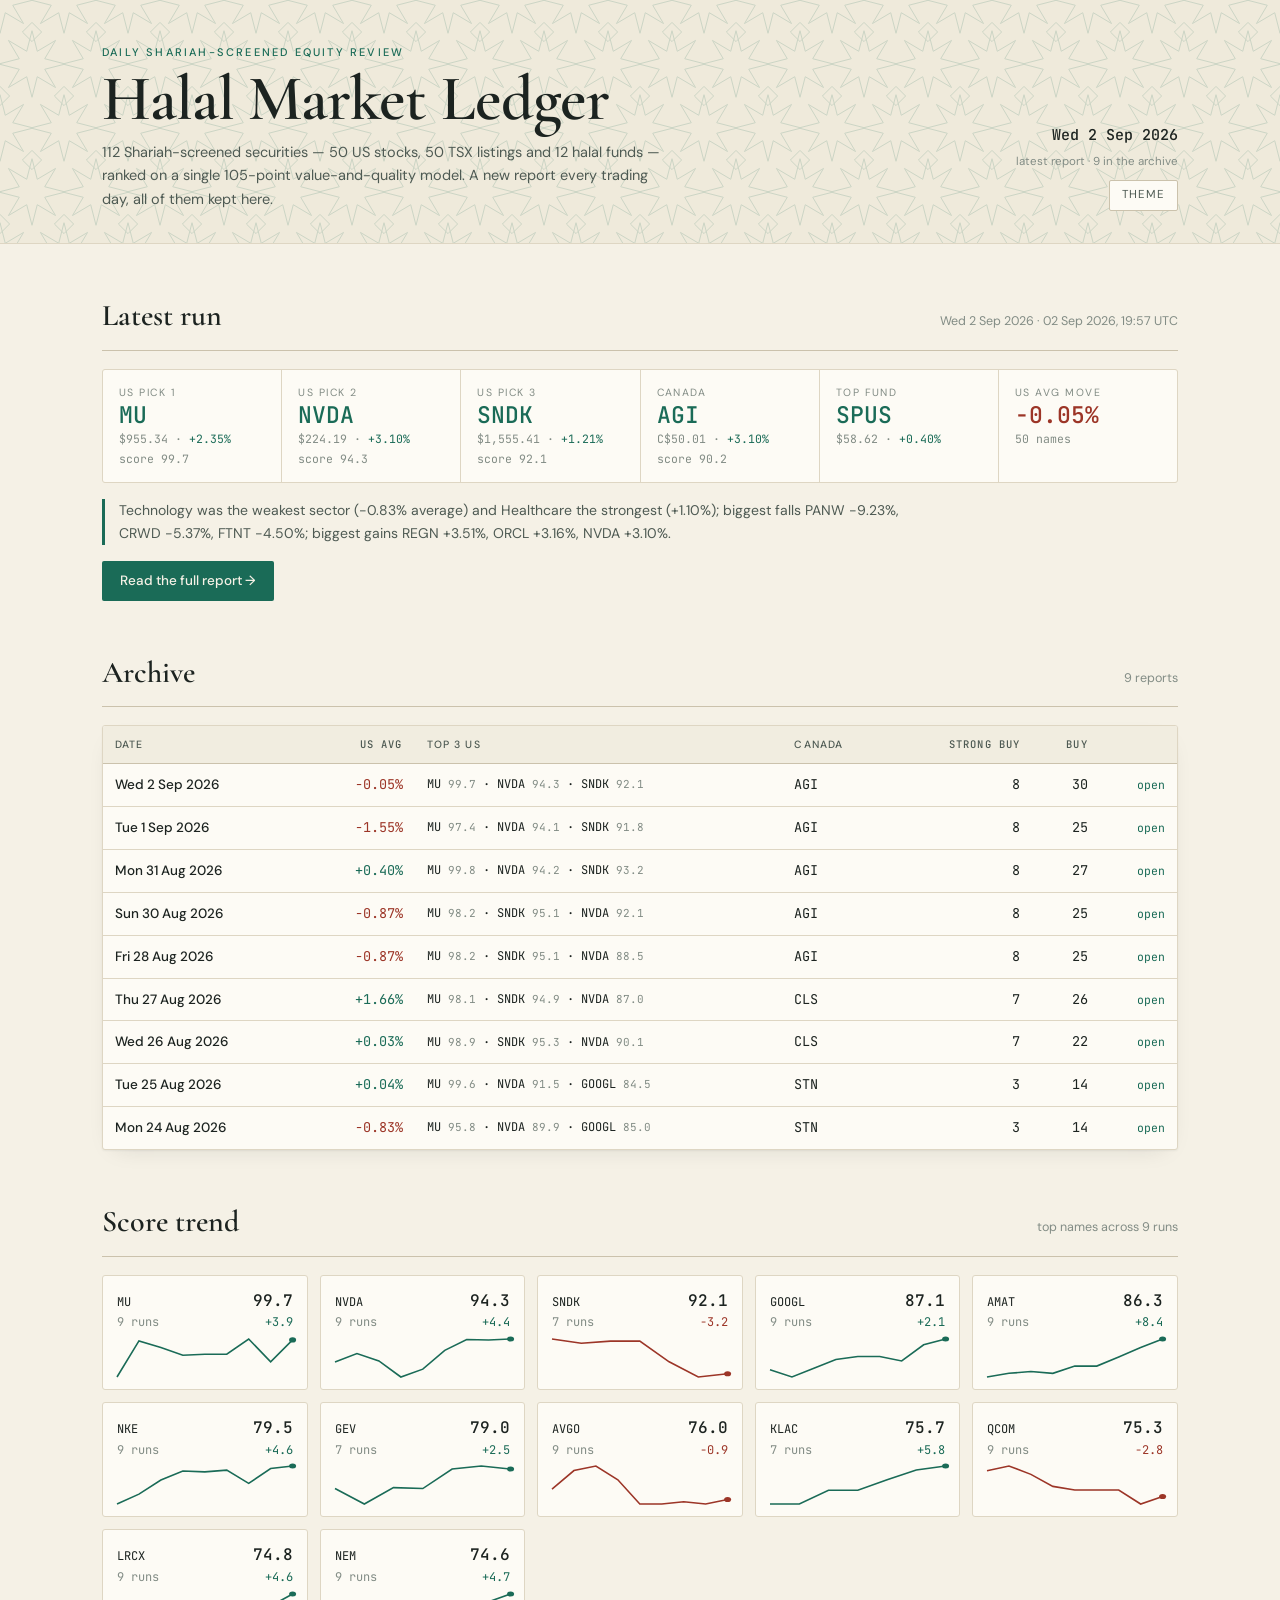
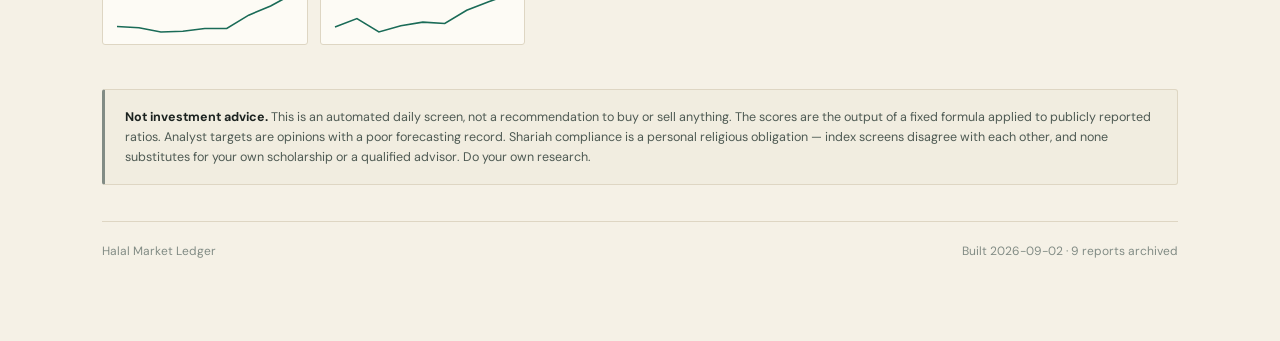
==== commit 7bfd6582: "report: 2026-09-02" ====
--- a/index.html
+++ b/index.html
@@ -34,21 +34,21 @@
 </script>
 </div></div></div>
 <div class="wrap">
-<section><div class="sec-head"><h2>Latest run</h2><span class="sec-note">Wed 2 Sep 2026 &middot; 02 Sep 2026, 13:30 UTC</span></div>
+<section><div class="sec-head"><h2>Latest run</h2><span class="sec-note">Wed 2 Sep 2026 &middot; 02 Sep 2026, 19:57 UTC</span></div>
 <div class="strip">
-<div class="sc"><span class="l">US pick 1</span><span class="v">MU</span><span class="m">$928.26 &middot; <span class="down">-0.44%</span></span><span class="m">score 98.2</span></div>
-<div class="sc"><span class="l">US pick 2</span><span class="v">NVDA</span><span class="m">$218.74 &middot; <span class="up">+0.57%</span></span><span class="m">score 94.9</span></div>
-<div class="sc"><span class="l">US pick 3</span><span class="v">SNDK</span><span class="m">$1,531.66 &middot; <span class="down">-0.84%</span></span><span class="m">score 92.3</span></div>
-<div class="sc"><span class="l">Canada</span><span class="v">AGI</span><span class="m">C$49.99 &middot; <span class="up">+3.07%</span></span><span class="m">score 90.5</span></div>
-<div class="sc"><span class="l">Top fund</span><span class="v">SPUS</span><span class="m">$58.52 &middot; <span class="up">+0.29%</span></span></div>
-<div class="sc"><span class="l">US avg move</span><span class="v"><span class="down">-0.08%</span></span><span class="m">50 names</span></div>
+<div class="sc"><span class="l">US pick 1</span><span class="v">MU</span><span class="m">$955.34 &middot; <span class="up">+2.35%</span></span><span class="m">score 99.7</span></div>
+<div class="sc"><span class="l">US pick 2</span><span class="v">NVDA</span><span class="m">$224.19 &middot; <span class="up">+3.10%</span></span><span class="m">score 94.3</span></div>
+<div class="sc"><span class="l">US pick 3</span><span class="v">SNDK</span><span class="m">$1,555.41 &middot; <span class="up">+1.21%</span></span><span class="m">score 92.1</span></div>
+<div class="sc"><span class="l">Canada</span><span class="v">AGI</span><span class="m">C$50.01 &middot; <span class="up">+3.10%</span></span><span class="m">score 90.2</span></div>
+<div class="sc"><span class="l">Top fund</span><span class="v">SPUS</span><span class="m">$58.62 &middot; <span class="up">+0.40%</span></span></div>
+<div class="sc"><span class="l">US avg move</span><span class="v"><span class="down">-0.05%</span></span><span class="m">50 names</span></div>
 </div>
-<p class="note">Industrials was the weakest sector (-0.59% average) and Basic Materials the strongest (+0.59%); biggest falls PANW -3.47%, ITW -1.99%, ASML -1.82%; biggest gains XOM +2.24%, NEM +1.76%, JNJ +1.33%.</p>
+<p class="note">Technology was the weakest sector (-0.83% average) and Healthcare the strongest (+1.10%); biggest falls PANW -9.23%, CRWD -5.37%, FTNT -4.50%; biggest gains REGN +3.51%, ORCL +3.16%, NVDA +3.10%.</p>
 <p style="margin-top:16px"><a class="cta" href="reports/2026-09-02.html">Read the full report &rarr;</a></p>
 </section>
 <section><div class="sec-head"><h2>Archive</h2><span class="sec-note">9 reports</span></div>
 <div class="tw"><table><thead><tr><th>Date</th><th class="num">US avg</th><th>Top 3 US</th><th>Canada</th><th class="num">Strong Buy</th><th class="num">Buy</th><th></th></tr></thead><tbody>
-<tr><td class="nm"><a href="reports/2026-09-02.html">Wed 2 Sep 2026</a></td><td class="num"><span class="down">-0.08%</span></td><td class="picks">MU <span class="mut">98.2</span> &middot; NVDA <span class="mut">94.9</span> &middot; SNDK <span class="mut">92.3</span></td><td class="mono">AGI</td><td class="num">8</td><td class="num">30</td><td class="num"><a class="mini" href="reports/2026-09-02.html">open</a></td></tr>
+<tr><td class="nm"><a href="reports/2026-09-02.html">Wed 2 Sep 2026</a></td><td class="num"><span class="down">-0.05%</span></td><td class="picks">MU <span class="mut">99.7</span> &middot; NVDA <span class="mut">94.3</span> &middot; SNDK <span class="mut">92.1</span></td><td class="mono">AGI</td><td class="num">8</td><td class="num">30</td><td class="num"><a class="mini" href="reports/2026-09-02.html">open</a></td></tr>
 <tr><td class="nm"><a href="reports/2026-09-01.html">Tue 1 Sep 2026</a></td><td class="num"><span class="down">-1.55%</span></td><td class="picks">MU <span class="mut">97.4</span> &middot; NVDA <span class="mut">94.1</span> &middot; SNDK <span class="mut">91.8</span></td><td class="mono">AGI</td><td class="num">8</td><td class="num">25</td><td class="num"><a class="mini" href="reports/2026-09-01.html">open</a></td></tr>
 <tr><td class="nm"><a href="reports/2026-08-31.html">Mon 31 Aug 2026</a></td><td class="num"><span class="up">+0.40%</span></td><td class="picks">MU <span class="mut">99.8</span> &middot; NVDA <span class="mut">94.2</span> &middot; SNDK <span class="mut">93.2</span></td><td class="mono">AGI</td><td class="num">8</td><td class="num">27</td><td class="num"><a class="mini" href="reports/2026-08-31.html">open</a></td></tr>
 <tr><td class="nm"><a href="reports/2026-08-30.html">Sun 30 Aug 2026</a></td><td class="num"><span class="down">-0.87%</span></td><td class="picks">MU <span class="mut">98.2</span> &middot; SNDK <span class="mut">95.1</span> &middot; NVDA <span class="mut">92.1</span></td><td class="mono">AGI</td><td class="num">8</td><td class="num">25</td><td class="num"><a class="mini" href="reports/2026-08-30.html">open</a></td></tr>
@@ -63,7 +63,7 @@
 <div class="disc"><b>Not investment advice.</b> This is an automated daily screen, not a recommendation to buy or sell anything. The scores are the output of a fixed formula applied to publicly reported ratios. Analyst targets are opinions with a poor forecasting record. Shariah compliance is a personal religious obligation &mdash; index screens disagree with each other, and none substitutes for your own scholarship or a qualified advisor. Do your own research.</div>
 <footer><span>Halal Market Ledger</span><span>Built 2026-09-02 &middot; 9 reports archived</span></footer>
 </div>
-<script id="hist" type="application/json">[{"d": "2026-09-02", "us": [{"t": "MU", "p": 928.26, "c": -0.4413776, "s": 98.2, "v": "Strong Buy"}, {"t": "NVDA", "p": 218.735, "c": 0.57487124, "s": 94.9, "v": "Strong Buy"}, {"t": "SNDK", "p": 1531.665, "c": -0.8367647, "s": 92.3, "v": "Strong Buy"}, {"t": "GOOGL", "p": 334.08, "c": -0.3163983, "s": 87.2, "v": "Strong Buy"}, {"t": "AMAT", "p": 443.38, "c": 0.3145828, "s": 85.7, "v": "Strong Buy"}, {"t": "GEV", "p": 891.03, "c": -0.7100808, "s": 79.9, "v": "Buy"}, {"t": "NKE", "p": 38.32, "c": -0.22281231, "s": 79.2, "v": "Buy"}, {"t": "KLAC", "p": 170.7301, "c": -0.32110402, "s": 76.0, "v": "Buy"}, {"t": "AVGO", "p": 368.41, "c": -0.04868878, "s": 75.9, "v": "Buy"}, {"t": "QCOM", "p": 165.9, "c": -0.3421207, "s": 75.3, "v": "Buy"}, {"t": "NEM", "p": 125.0, "c": 1.7568879, "s": 74.5, "v": "Buy"}, {"t": "LRCX", "p": 291.32, "c": 0.09648476, "s": 74.3, "v": "Buy"}, {"t": "TXN", "p": 252.905, "c": 0.0, "s": 73.0, "v": "Buy"}, {"t": "EOG", "p": 147.62, "c": -0.44510633, "s": 72.9, "v": "Buy"}, {"t": "ISRG", "p": 368.45, "c": -0.051456314, "s": 72.7, "v": "Buy"}, {"t": "ORCL", "p": 140.22, "c": -0.736934, "s": 70.5, "v": "Wait"}, {"t": "ASML", "p": 1665.14, "c": -1.8201541, "s": 70.0, "v": "Buy"}, {"t": "TJX", "p": 133.36, "c": 0.1651289, "s": 68.5, "v": "Buy"}, {"t": "CDNS", "p": 311.51, "c": -0.30667707, "s": 67.1, "v": "Buy"}, {"t": "MSFT", "p": 500.03, "c": -0.25447965, "s": 66.8, "v": "Buy"}, {"t": "SYK", "p": 314.4, "c": -1.3199352, "s": 65.6, "v": "Buy"}, {"t": "REGN", "p": 825.785, "c": 0.4612643, "s": 64.6, "v": "Hold"}, {"t": "CSCO", "p": 110.48, "c": 0.4829586, "s": 64.6, "v": "Hold"}, {"t": "VRTX", "p": 551.835, "c": 0.9367305, "s": 64.3, "v": "Hold"}, {"t": "ADI", "p": 354.475, "c": -0.014100133, "s": 64.0, "v": "Hold"}, {"t": "ANET", "p": 187.895, "c": -0.6158446, "s": 63.6, "v": "Hold"}, {"t": "AMD", "p": 458.22, "c": -0.3220079, "s": 63.4, "v": "Hold"}, {"t": "COP", "p": 135.01, "c": -0.86604965, "s": 63.0, "v": "Hold"}, {"t": "PG", "p": 146.21, "c": 0.7511095, "s": 59.8, "v": "Hold"}, {"t": "ADBE", "p": 283.435, "c": -1.0206876, "s": 59.8, "v": "Hold"}, {"t": "CTAS", "p": 200.495, "c": -0.047360897, "s": 59.7, "v": "Hold"}, {"t": "XOM", "p": 164.55, "c": 2.2367256, "s": 58.1, "v": "Hold"}, {"t": "LLY", "p": 1165.02, "c": 0.8335687, "s": 56.2, "v": "Hold"}, {"t": "HD", "p": 321.075, "c": 0.48470443, "s": 55.6, "v": "Wait"}, {"t": "FTNT", "p": 161.855, "c": -0.17918353, "s": 54.2, "v": "Hold"}, {"t": "JNJ", "p": 274.405, "c": 1.3339211, "s": 53.7, "v": "Hold"}, {"t": "LIN", "p": 486.76, "c": -0.5759992, "s": 53.7, "v": "Hold"}, {"t": "AAPL", "p": 326.885, "c": 0.5659263, "s": 53.4, "v": "Hold"}, {"t": "EMR", "p": 148.07, "c": 0.39960468, "s": 52.7, "v": "Hold"}, {"t": "ABT", "p": 109.325, "c": 0.3946405, "s": 51.6, "v": "Hold"}, {"t": "DHR", "p": 207.665, "c": 0.32852268, "s": 51.5, "v": "Hold"}, {"t": "TMO", "p": 602.35, "c": 0.18905486, "s": 51.4, "v": "Hold"}, {"t": "ITW", "p": 269.99, "c": -1.9936777, "s": 51.4, "v": "Wait"}, {"t": "CRM", "p": 260.15, "c": 0.9379415, "s": 49.0, "v": "Hold"}, {"t": "TSLA", "p": 357.45, "c": 0.817433, "s": 44.5, "v": "Wait"}, {"t": "CRWD", "p": 211.74, "c": -1.1438167, "s": 38.1, "v": "Wait"}, {"t": "NOW", "p": 141.1775, "c": -1.0454692, "s": 34.7, "v": "Skip"}, {"t": "ABBV", "p": 262.015, "c": 0.8461142, "s": 34.3, "v": "Skip"}, {"t": "PANW", "p": 345.13, "c": -3.4715147, "s": 33.6, "v": "Skip"}, {"t": "MRK", "p": 151.15, "c": 0.80698377, "s": 29.8, "v": "Skip"}]}, {"d": "2026-09-01", "us": [{"t": "MU", "p": 933.44, "c": -2.6378624, "s": 97.4, "v": "Strong Buy"}, {"t": "NVDA", "p": 217.44, "c": -1.387754, "s": 94.1, "v": "Strong Buy"}, {"t": "SNDK", "p": 1536.87, "c": -1.9039992, "s": 91.8, "v": "Strong Buy"}, {"t": "GOOGL", "p": 335.02, "c": -1.2759738, "s": 86.7, "v": "Strong Buy"}, {"t": "AMAT", "p": 441.85, "c": -3.6082828, "s": 84.4, "v": "Strong Buy"}, {"t": "GEV", "p": 898.49, "c": -0.004456063, "s": 79.4, "v": "Buy"}, {"t": "NKE", "p": 38.15, "c": -1.293661, "s": 79.2, "v": "Buy"}, {"t": "AVGO", "p": 369.68, "c": -0.17821561, "s": 75.6, "v": "Buy"}, {"t": "KLAC", "p": 170.89, "c": -2.5990298, "s": 75.1, "v": "Buy"}, {"t": "QCOM", "p": 166.61, "c": -2.2700582, "s": 74.5, "v": "Buy"}, {"t": "EOG", "p": 148.28, "c": 2.2901235, "s": 74.4, "v": "Buy"}, {"t": "NEM", "p": 122.66, "c": -2.6971235, "s": 73.5, "v": "Buy"}, {"t": "LRCX", "p": 290.2, "c": -3.7447274, "s": 73.1, "v": "Buy"}, {"t": "ISRG", "p": 369.25, "c": -2.0193138, "s": 72.0, "v": "Buy"}, {"t": "TXN", "p": 253.34, "c": -2.9013865, "s": 71.9, "v": "Buy"}, {"t": "ASML", "p": 1665.14, "c": -1.8201541, "s": 69.9, "v": "Buy"}, {"t": "ORCL", "p": 141.261, "c": -5.3249297, "s": 68.7, "v": "Wait"}, {"t": "TJX", "p": 133.23, "c": -0.50780964, "s": 68.4, "v": "Buy"}, {"t": "REGN", "p": 823.82, "c": 3.096059, "s": 66.5, "v": "Hold"}, {"t": "MSFT", "p": 501.02, "c": -1.2359833, "s": 66.3, "v": "Buy"}, {"t": "SYK", "p": 317.44, "c": -1.9641709, "s": 64.7, "v": "Hold"}, {"t": "COP", "p": 136.25, "c": 2.8379457, "s": 64.6, "v": "Hold"}, {"t": "VRTX", "p": 547.65, "c": 0.574819, "s": 64.5, "v": "Hold"}, {"t": "CSCO", "p": 109.74, "c": -0.67879444, "s": 64.5, "v": "Hold"}, {"t": "CDNS", "p": 313.04, "c": -7.597848, "s": 64.4, "v": "Hold"}, {"t": "ADI", "p": 354.52, "c": -1.8058995, "s": 63.6, "v": "Hold"}, {"t": "AMD", "p": 459.61, "c": -2.3602176, "s": 62.6, "v": "Hold"}, {"t": "ANET", "p": 189.17, "c": -3.3318024, "s": 62.1, "v": "Hold"}, {"t": "PG", "p": 146.21, "c": 0.7338771, "s": 59.8, "v": "Hold"}, {"t": "CTAS", "p": 200.59, "c": -0.59467614, "s": 59.5, "v": "Hold"}, {"t": "ADBE", "p": 286.08, "c": -2.2917523, "s": 59.3, "v": "Hold"}, {"t": "XOM", "p": 164.56, "c": 2.2553618, "s": 58.1, "v": "Hold"}, {"t": "LLY", "p": 1159.9312, "c": 0.26194784, "s": 56.1, "v": "Hold"}, {"t": "AAPL", "p": 325.13, "c": 2.6132236, "s": 54.9, "v": "Hold"}, {"t": "HD", "p": 319.78, "c": -2.4402893, "s": 54.8, "v": "Wait"}, {"t": "JNJ", "p": 271.38, "c": 2.0424254, "s": 54.6, "v": "Hold"}, {"t": "LIN", "p": 486.76, "c": -0.52696884, "s": 53.7, "v": "Hold"}, {"t": "FTNT", "p": 161.85, "c": -5.3121085, "s": 52.5, "v": "Hold"}, {"t": "EMR", "p": 147.645, "c": -3.1454985, "s": 51.5, "v": "Hold"}, {"t": "ITW", "p": 269.95, "c": -1.9686123, "s": 51.5, "v": "Wait"}, {"t": "ABT", "p": 108.96, "c": -1.2776401, "s": 51.3, "v": "Hold"}, {"t": "TMO", "p": 600.36, "c": -2.712687, "s": 50.6, "v": "Hold"}, {"t": "DHR", "p": 206.985, "c": -3.0787587, "s": 50.4, "v": "Hold"}, {"t": "CRM", "p": 258.16, "c": 0.2407374, "s": 48.9, "v": "Hold"}, {"t": "TSLA", "p": 356.09, "c": -3.2232683, "s": 43.0, "v": "Wait"}, {"t": "CRWD", "p": 215.07, "c": -6.896101, "s": 35.3, "v": "Skip"}, {"t": "ABBV", "p": 260.01, "c": 1.4000453, "s": 35.1, "v": "Skip"}, {"t": "NOW", "p": 142.8939, "c": -3.4435432, "s": 33.3, "v": "Skip"}, {"t": "MRK", "p": 149.94, "c": 1.4753709, "s": 30.3, "v": "Skip"}, {"t": "PANW", "p": 362.09, "c": -5.244291, "s": 30.1, "v": "Skip"}]}, {"d": "2026-08-31", "us": [{"t": "MU", "p": 958.73, "c": 2.7731917, "s": 99.8, "v": "Strong Buy"}, {"t": "NVDA", "p": 220.78, "c": 1.4847142, "s": 94.2, "v": "Strong Buy"}, {"t": "SNDK", "p": 1566.7, "c": 5.5031023, "s": 93.2, "v": "Strong Buy"}, {"t": "GOOGL", "p": 339.35, "c": -2.0889208, "s": 85.6, "v": "Strong Buy"}, {"t": "AMAT", "p": 458.39, "c": -0.7104639, "s": 82.3, "v": "Strong Buy"}, {"t": "GEV", "p": 898.53, "c": -1.46941, "s": 79.0, "v": "Buy"}, {"t": "NKE", "p": 39.06, "c": -1.36363, "s": 77.4, "v": "Buy"}, {"t": "QCOM", "p": 170.48, "c": 3.8309236, "s": 76.0, "v": "Buy"}, {"t": "AVGO", "p": 370.34, "c": 0.42029008, "s": 75.8, "v": "Buy"}, {"t": "EOG", "p": 144.96, "c": 1.12313, "s": 75.0, "v": "Buy"}, {"t": "KLAC", "p": 175.45, "c": -0.051268283, "s": 73.6, "v": "Buy"}, {"t": "NEM", "p": 126.06, "c": -1.50024, "s": 72.3, "v": "Buy"}, {"t": "LRCX", "p": 301.49, "c": -0.13580777, "s": 71.8, "v": "Buy"}, {"t": "ISRG", "p": 376.86, "c": 1.1433116, "s": 71.8, "v": "Buy"}, {"t": "TXN", "p": 260.91, "c": 0.8776635, "s": 71.2, "v": "Buy"}, {"t": "ORCL", "p": 149.12, "c": -1.14684, "s": 69.5, "v": "Wait"}, {"t": "ASML", "p": 1696.01, "c": -0.008844945, "s": 69.3, "v": "Buy"}, {"t": "TJX", "p": 133.91, "c": -0.895494, "s": 67.9, "v": "Buy"}, {"t": "REGN", "p": 799.08, "c": 0.61572355, "s": 66.8, "v": "Buy"}, {"t": "COP", "p": 132.49, "c": 1.64173, "s": 65.7, "v": "Buy"}, {"t": "MSFT", "p": 507.29, "c": -1.2151228, "s": 65.4, "v": "Buy"}, {"t": "VRTX", "p": 544.52, "c": 0.5224422, "s": 64.8, "v": "Hold"}, {"t": "CSCO", "p": 110.49, "c": 0.5094129, "s": 64.6, "v": "Hold"}, {"t": "SYK", "p": 323.8, "c": -2.08353, "s": 63.3, "v": "Hold"}, {"t": "AMD", "p": 470.72, "c": 1.1040025, "s": 62.4, "v": "Hold"}, {"t": "ADI", "p": 362.14, "c": 0.099512376, "s": 62.4, "v": "Hold"}, {"t": "CDNS", "p": 338.78, "c": -0.4729915, "s": 61.2, "v": "Hold"}, {"t": "ANET", "p": 195.69, "c": 0.158664, "s": 61.0, "v": "Hold"}, {"t": "PG", "p": 145.12, "c": 0.931977, "s": 60.4, "v": "Hold"}, {"t": "ADBE", "p": 292.79, "c": 0.43565434, "s": 60.2, "v": "Hold"}, {"t": "XOM", "p": 160.95, "c": 2.70563, "s": 59.8, "v": "Hold"}, {"t": "CTAS", "p": 201.79, "c": -1.1705356, "s": 58.9, "v": "Hold"}, {"t": "FTNT", "p": 170.93, "c": 2.969875, "s": 56.0, "v": "Hold"}, {"t": "LLY", "p": 1156.73, "c": -1.52221, "s": 55.7, "v": "Hold"}, {"t": "AAPL", "p": 316.85, "c": -0.8914626, "s": 54.4, "v": "Hold"}, {"t": "JNJ", "p": 265.85, "c": -0.817043, "s": 54.2, "v": "Hold"}, {"t": "HD", "p": 327.83, "c": -0.714745, "s": 53.6, "v": "Wait"}, {"t": "LIN", "p": 489.58, "c": 0.014295276, "s": 53.5, "v": "Hold"}, {"t": "ABT", "p": 110.36, "c": -1.87606, "s": 50.2, "v": "Hold"}, {"t": "ITW", "p": 275.37, "c": -1.68869, "s": 50.1, "v": "Wait"}, {"t": "EMR", "p": 152.44, "c": -1.76569, "s": 49.9, "v": "Hold"}, {"t": "TMO", "p": 617.1, "c": -0.816487, "s": 49.5, "v": "Hold"}, {"t": "CRM", "p": 257.54, "c": 0.601566, "s": 49.4, "v": "Hold"}, {"t": "DHR", "p": 213.56, "c": -1.16167, "s": 49.1, "v": "Hold"}, {"t": "TSLA", "p": 367.95, "c": 5.5053797, "s": 44.8, "v": "Wait"}, {"t": "CRWD", "p": 231.0, "c": 5.7692337, "s": 37.0, "v": "Wait"}, {"t": "NOW", "p": 147.99, "c": 2.2666, "s": 35.9, "v": "Skip"}, {"t": "ABBV", "p": 256.42, "c": 0.367942, "s": 35.2, "v": "Skip"}, {"t": "PANW", "p": 382.13, "c": 2.836462, "s": 33.5, "v": "Skip"}, {"t": "MRK", "p": 147.76, "c": -0.397716, "s": 29.4, "v": "Skip"}]}, {"d": "2026-08-30", "us": [{"t": "MU", "p": 932.86, "c": -0.27047855, "s": 98.2, "v": "Strong Buy"}, {"t": "SNDK", "p": 1484.98, "c": 0.002022243, "s": 95.1, "v": "Strong Buy"}, {"t": "NVDA", "p": 217.55, "c": -4.5749598, "s": 92.1, "v": "Strong Buy"}, {"t": "GOOGL", "p": 346.59, "c": 1.743726, "s": 85.9, "v": "Strong Buy"}, {"t": "AMAT", "p": 461.67, "c": -4.2893214, "s": 80.3, "v": "Strong Buy"}, {"t": "NKE", "p": 39.6, "c": 3.01769, "s": 79.0, "v": "Buy"}, {"t": "GEV", "p": 911.93, "c": -4.39282, "s": 76.5, "v": "Buy"}, {"t": "QCOM", "p": 164.19, "c": -0.35805094, "s": 76.0, "v": "Buy"}, {"t": "AVGO", "p": 368.79, "c": -0.74016255, "s": 75.6, "v": "Buy"}, {"t": "EOG", "p": 143.35, "c": -0.795844, "s": 74.6, "v": "Buy"}, {"t": "ISRG", "p": 372.6, "c": 1.5065242, "s": 73.0, "v": "Buy"}, {"t": "KLAC", "p": 175.54, "c": -4.47843, "s": 72.0, "v": "Buy"}, {"t": "NEM", "p": 127.98, "c": -3.25799, "s": 70.4, "v": "Buy"}, {"t": "TXN", "p": 258.64, "c": -2.9639053, "s": 69.9, "v": "Buy"}, {"t": "LRCX", "p": 301.9, "c": -5.2357316, "s": 69.9, "v": "Buy"}, {"t": "ORCL", "p": 150.85, "c": -0.717386, "s": 69.5, "v": "Wait"}, {"t": "ASML", "p": 1696.16, "c": -2.2391787, "s": 68.4, "v": "Buy"}, {"t": "TJX", "p": 135.12, "c": 0.670536, "s": 67.9, "v": "Buy"}, {"t": "REGN", "p": 794.19, "c": -1.6738706, "s": 66.2, "v": "Buy"}, {"t": "MSFT", "p": 513.53, "c": 1.6770349, "s": 66.0, "v": "Buy"}, {"t": "COP", "p": 130.35, "c": 0.640829, "s": 66.0, "v": "Buy"}, {"t": "VRTX", "p": 541.69, "c": -1.0702193, "s": 64.5, "v": "Hold"}, {"t": "SYK", "p": 330.69, "c": 2.6605, "s": 64.2, "v": "Hold"}, {"t": "CSCO", "p": 109.93, "c": -1.9794928, "s": 64.1, "v": "Hold"}, {"t": "AMD", "p": 465.58, "c": -2.326563, "s": 61.6, "v": "Hold"}, {"t": "ADI", "p": 361.78, "c": -3.4016852, "s": 61.2, "v": "Hold"}, {"t": "PG", "p": 143.78, "c": 0.447114, "s": 60.7, "v": "Hold"}, {"t": "ADBE", "p": 291.52, "c": 0.81964207, "s": 60.5, "v": "Hold"}, {"t": "CDNS", "p": 340.39, "c": -2.0601277, "s": 60.4, "v": "Hold"}, {"t": "ANET", "p": 195.38, "c": -2.83952, "s": 60.1, "v": "Hold"}, {"t": "XOM", "p": 156.71, "c": 0.172593, "s": 59.9, "v": "Hold"}, {"t": "CTAS", "p": 204.18, "c": 0.01469448, "s": 58.4, "v": "Hold"}, {"t": "AAPL", "p": 319.7, "c": 1.627575, "s": 55.3, "v": "Hold"}, {"t": "LLY", "p": 1174.61, "c": -0.126689, "s": 54.9, "v": "Hold"}, {"t": "JNJ", "p": 268.04, "c": 0.854129, "s": 54.5, "v": "Hold"}, {"t": "LIN", "p": 489.51, "c": 0.85711414, "s": 54.1, "v": "Hold"}, {"t": "HD", "p": 330.19, "c": 0.480818, "s": 53.6, "v": "Wait"}, {"t": "FTNT", "p": 166.0, "c": -3.9240646, "s": 52.7, "v": "Hold"}, {"t": "CRM", "p": 256.0, "c": 1.56715, "s": 50.5, "v": "Hold"}, {"t": "ABT", "p": 112.47, "c": 0.788606, "s": 50.0, "v": "Hold"}, {"t": "ITW", "p": 280.1, "c": -0.557392, "s": 49.2, "v": "Wait"}, {"t": "DHR", "p": 216.07, "c": 0.18083, "s": 48.7, "v": "Hold"}, {"t": "TMO", "p": 622.18, "c": -1.35088, "s": 48.7, "v": "Hold"}, {"t": "EMR", "p": 155.18, "c": -1.60422, "s": 48.7, "v": "Hold"}, {"t": "TSLA", "p": 348.75, "c": -1.7079556, "s": 44.9, "v": "Wait"}, {"t": "NOW", "p": 144.71, "c": 4.5366, "s": 37.0, "v": "Wait"}, {"t": "CRWD", "p": 218.4, "c": -4.1937237, "s": 35.1, "v": "Skip"}, {"t": "ABBV", "p": 255.48, "c": -1.03428, "s": 34.8, "v": "Skip"}, {"t": "PANW", "p": 371.59, "c": -2.9411023, "s": 30.6, "v": "Skip"}, {"t": "MRK", "p": 148.35, "c": -0.795765, "s": 29.1, "v": "Skip"}]}, {"d": "2026-08-28", "us": [{"t": "MU", "p": 932.86, "c": -0.27047855, "s": 98.2, "v": "Strong Buy"}, {"t": "SNDK", "p": 1484.98, "c": 0.002022243, "s": 95.1, "v": "Strong Buy"}, {"t": "NVDA", "p": 217.55, "c": -4.5749598, "s": 88.5, "v": "Strong Buy"}, {"t": "GOOGL", "p": 346.59, "c": 1.743726, "s": 85.9, "v": "Strong Buy"}, {"t": "AMAT", "p": 461.67, "c": -4.2893214, "s": 80.3, "v": "Strong Buy"}, {"t": "NKE", "p": 39.6, "c": 3.01769, "s": 78.8, "v": "Buy"}, {"t": "GEV", "p": 911.93, "c": -4.39282, "s": 76.6, "v": "Buy"}, {"t": "QCOM", "p": 164.19, "c": -0.35805094, "s": 76.0, "v": "Buy"}, {"t": "AVGO", "p": 368.79, "c": -0.74016255, "s": 75.6, "v": "Buy"}, {"t": "EOG", "p": 143.35, "c": -0.795844, "s": 74.7, "v": "Buy"}, {"t": "ISRG", "p": 372.6, "c": 1.5065242, "s": 73.0, "v": "Buy"}, {"t": "KLAC", "p": 175.54, "c": -4.47843, "s": 72.0, "v": "Buy"}, {"t": "NEM", "p": 127.98, "c": -3.25799, "s": 70.6, "v": "Buy"}, {"t": "TXN", "p": 258.64, "c": -2.9639053, "s": 70.3, "v": "Buy"}, {"t": "LRCX", "p": 301.9, "c": -5.2357316, "s": 69.9, "v": "Buy"}, {"t": "ORCL", "p": 150.85, "c": -0.717386, "s": 69.5, "v": "Wait"}, {"t": "ASML", "p": 1696.16, "c": -2.2391787, "s": 68.4, "v": "Buy"}, {"t": "TJX", "p": 135.12, "c": 0.670536, "s": 67.9, "v": "Buy"}, {"t": "REGN", "p": 794.19, "c": -1.6738706, "s": 66.3, "v": "Buy"}, {"t": "MSFT", "p": 513.53, "c": 1.6770349, "s": 66.0, "v": "Buy"}, {"t": "COP", "p": 130.35, "c": 0.640829, "s": 66.0, "v": "Buy"}, {"t": "VRTX", "p": 541.69, "c": -1.0702193, "s": 64.5, "v": "Hold"}, {"t": "SYK", "p": 330.69, "c": 2.6605, "s": 64.2, "v": "Hold"}, {"t": "CSCO", "p": 109.93, "c": -1.9794928, "s": 64.1, "v": "Hold"}, {"t": "AMD", "p": 465.58, "c": -2.326563, "s": 61.7, "v": "Hold"}, {"t": "ADI", "p": 361.78, "c": -3.4016852, "s": 61.2, "v": "Hold"}, {"t": "PG", "p": 143.78, "c": 0.447114, "s": 60.7, "v": "Hold"}, {"t": "ADBE", "p": 291.52, "c": 0.81964207, "s": 60.5, "v": "Hold"}, {"t": "CDNS", "p": 340.39, "c": -2.0601277, "s": 60.5, "v": "Hold"}, {"t": "ANET", "p": 195.38, "c": -2.83952, "s": 60.1, "v": "Hold"}, {"t": "XOM", "p": 156.71, "c": 0.172593, "s": 59.8, "v": "Hold"}, {"t": "CTAS", "p": 204.18, "c": 0.01469448, "s": 58.5, "v": "Hold"}, {"t": "AAPL", "p": 319.7, "c": 1.627575, "s": 55.2, "v": "Hold"}, {"t": "LLY", "p": 1174.61, "c": -0.126689, "s": 55.0, "v": "Hold"}, {"t": "JNJ", "p": 268.04, "c": 0.854129, "s": 54.5, "v": "Hold"}, {"t": "LIN", "p": 489.51, "c": 0.85711414, "s": 54.1, "v": "Hold"}, {"t": "HD", "p": 330.19, "c": 0.480818, "s": 53.6, "v": "Wait"}, {"t": "FTNT", "p": 166.0, "c": -3.9240646, "s": 52.7, "v": "Hold"}, {"t": "ABT", "p": 112.47, "c": 0.788606, "s": 50.0, "v": "Hold"}, {"t": "ITW", "p": 280.1, "c": -0.557392, "s": 49.2, "v": "Wait"}, {"t": "CRM", "p": 256.0, "c": 1.56715, "s": 49.1, "v": "Hold"}, {"t": "TMO", "p": 622.18, "c": -1.35088, "s": 48.9, "v": "Hold"}, {"t": "DHR", "p": 216.07, "c": 0.18083, "s": 48.7, "v": "Hold"}, {"t": "EMR", "p": 155.18, "c": -1.60422, "s": 48.6, "v": "Hold"}, {"t": "TSLA", "p": 348.75, "c": -1.7079556, "s": 44.9, "v": "Wait"}, {"t": "NOW", "p": 144.71, "c": 4.5366, "s": 37.0, "v": "Wait"}, {"t": "ABBV", "p": 255.48, "c": -1.03428, "s": 34.9, "v": "Skip"}, {"t": "CRWD", "p": 218.4, "c": -4.1937237, "s": 32.9, "v": "Skip"}, {"t": "PANW", "p": 371.59, "c": -2.9411023, "s": 30.6, "v": "Skip"}, {"t": "MRK", "p": 148.35, "c": -0.795765, "s": 29.1, "v": "Skip"}]}, {"d": "2026-08-27", "us": [{"t": "MU", "p": 935.39, "c": -0.32075977, "s": 98.1, "v": "Strong Buy"}, {"t": "SNDK", "p": 1484.95, "c": -0.9617402, "s": 94.9, "v": "Strong Buy"}, {"t": "NVDA", "p": 227.98, "c": 8.737953, "s": 87.0, "v": "Strong Buy"}, {"t": "GOOGL", "p": 340.65, "c": -0.3947386, "s": 85.7, "v": "Strong Buy"}, {"t": "NKE", "p": 38.44, "c": -0.388706, "s": 78.9, "v": "Buy"}, {"t": "AMAT", "p": 482.36, "c": 0.5419326, "s": 78.7, "v": "Buy"}, {"t": "AVGO", "p": 371.54, "c": 4.4855065, "s": 77.7, "v": "Buy"}, {"t": "QCOM", "p": 164.78, "c": 0.6474453, "s": 76.4, "v": "Buy"}, {"t": "GEV", "p": 953.83, "c": 0.0776412, "s": 74.5, "v": "Buy"}, {"t": "EOG", "p": 144.5, "c": -0.234739, "s": 74.3, "v": "Buy"}, {"t": "ISRG", "p": 367.07, "c": -0.90438044, "s": 72.8, "v": "Buy"}, {"t": "ORCL", "p": 151.94, "c": 2.06221, "s": 71.2, "v": "Wait"}, {"t": "TXN", "p": 266.54, "c": 1.822218, "s": 70.3, "v": "Buy"}, {"t": "NEM", "p": 132.29, "c": 0.524306, "s": 70.1, "v": "Hold"}, {"t": "KLAC", "p": 183.77, "c": -0.03263752, "s": 69.9, "v": "Buy"}, {"t": "LRCX", "p": 318.58, "c": 1.8217789, "s": 69.5, "v": "Buy"}, {"t": "ASML", "p": 1735.01, "c": -0.608946, "s": 67.7, "v": "Buy"}, {"t": "TJX", "p": 134.22, "c": -1.90748, "s": 67.4, "v": "Buy"}, {"t": "MSFT", "p": 505.06, "c": 1.7507106, "s": 67.3, "v": "Buy"}, {"t": "COP", "p": 129.52, "c": -0.834543, "s": 65.7, "v": "Buy"}, {"t": "REGN", "p": 807.71, "c": -0.8689302, "s": 65.5, "v": "Buy"}, {"t": "VRTX", "p": 547.55, "c": 0.047508594, "s": 64.1, "v": "Hold"}, {"t": "SYK", "p": 322.12, "c": -2.29017, "s": 63.5, "v": "Hold"}, {"t": "CSCO", "p": 112.15, "c": -0.18689843, "s": 63.0, "v": "Hold"}, {"t": "ADBE", "p": 289.15, "c": 5.7337155, "s": 62.4, "v": "Hold"}, {"t": "CDNS", "p": 347.55, "c": 3.845463, "s": 62.0, "v": "Hold"}, {"t": "AMD", "p": 476.67, "c": -0.8857795, "s": 60.5, "v": "Hold"}, {"t": "PG", "p": 143.14, "c": -1.28276, "s": 60.4, "v": "Hold"}, {"t": "ADI", "p": 374.52, "c": 0.73157644, "s": 60.1, "v": "Hold"}, {"t": "XOM", "p": 156.44, "c": -1.10626, "s": 59.6, "v": "Hold"}, {"t": "ANET", "p": 201.09, "c": -0.573549, "s": 58.9, "v": "Hold"}, {"t": "CTAS", "p": 204.15, "c": -0.79211044, "s": 58.3, "v": "Hold"}, {"t": "FTNT", "p": 172.78, "c": 9.673738, "s": 56.5, "v": "Hold"}, {"t": "AAPL", "p": 314.58, "c": 0.36049587, "s": 55.3, "v": "Hold"}, {"t": "LLY", "p": 1176.1, "c": -1.11905, "s": 54.6, "v": "Hold"}, {"t": "JNJ", "p": 265.77, "c": -1.56667, "s": 54.0, "v": "Hold"}, {"t": "LIN", "p": 485.35, "c": -1.0156386, "s": 53.8, "v": "Hold"}, {"t": "HD", "p": 328.61, "c": -1.86353, "s": 53.1, "v": "Wait"}, {"t": "ABT", "p": 111.59, "c": -2.19983, "s": 49.4, "v": "Hold"}, {"t": "DHR", "p": 215.68, "c": 0.148585, "s": 48.8, "v": "Hold"}, {"t": "ITW", "p": 281.67, "c": -1.34496, "s": 48.7, "v": "Wait"}, {"t": "TMO", "p": 630.7, "c": -0.474982, "s": 48.2, "v": "Hold"}, {"t": "EMR", "p": 157.71, "c": -0.366408, "s": 47.8, "v": "Wait"}, {"t": "CRM", "p": 252.05, "c": 22.5805, "s": 47.5, "v": "Wait"}, {"t": "TSLA", "p": 354.81, "c": 2.5996153, "s": 46.1, "v": "Wait"}, {"t": "NOW", "p": 138.43, "c": 10.0397, "s": 38.7, "v": "Wait"}, {"t": "CRWD", "p": 227.96, "c": 20.499004, "s": 35.5, "v": "Skip"}, {"t": "PANW", "p": 382.85, "c": 12.831926, "s": 34.1, "v": "Skip"}, {"t": "ABBV", "p": 258.15, "c": -1.80677, "s": 34.0, "v": "Skip"}, {"t": "MRK", "p": 149.54, "c": -2.32529, "s": 28.5, "v": "Skip"}]}, {"d": "2026-08-26", "us": [{"t": "MU", "p": 938.23, "c": 0.563792, "s": 98.9, "v": "Strong Buy"}, {"t": "SNDK", "p": 1486.84, "c": 0.40991822, "s": 95.3, "v": "Strong Buy"}, {"t": "NVDA", "p": 212.25, "c": -0.37550014, "s": 90.1, "v": "Strong Buy"}, {"t": "GOOGL", "p": 343.06, "c": -1.1240472, "s": 85.1, "v": "Strong Buy"}, {"t": "AMAT", "p": 476.44, "c": -0.7499388, "s": 79.1, "v": "Buy"}, {"t": "AVGO", "p": 354.17, "c": -0.7204061, "s": 78.9, "v": "Buy"}, {"t": "NKE", "p": 39.015, "c": -1.177812, "s": 77.8, "v": "Buy"}, {"t": "QCOM", "p": 161.82, "c": 0.78475946, "s": 77.7, "v": "Buy"}, {"t": "GEV", "p": 943.88, "c": 1.8505956, "s": 76.5, "v": "Buy"}, {"t": "EOG", "p": 145.3, "c": -1.0420206, "s": 73.7, "v": "Buy"}, {"t": "ISRG", "p": 369.99, "c": -0.49752745, "s": 72.3, "v": "Buy"}, {"t": "ORCL", "p": 149.455, "c": 3.2433045, "s": 71.9, "v": "Wait"}, {"t": "TXN", "p": 259.93, "c": -0.046143096, "s": 70.7, "v": "Buy"}, {"t": "KLAC", "p": 181.575, "c": -0.96269196, "s": 69.9, "v": "Buy"}, {"t": "LRCX", "p": 311.75, "c": -0.92480886, "s": 69.4, "v": "Buy"}, {"t": "NEM", "p": 132.495, "c": -1.9572327, "s": 69.2, "v": "Hold"}, {"t": "ASML", "p": 1749.97, "c": 0.33304307, "s": 68.6, "v": "Buy"}, {"t": "MSFT", "p": 494.85, "c": 0.6384739, "s": 67.9, "v": "Buy"}, {"t": "TJX", "p": 137.525, "c": -1.4020883, "s": 66.6, "v": "Buy"}, {"t": "COP", "p": 131.385, "c": -0.34511667, "s": 64.9, "v": "Hold"}, {"t": "REGN", "p": 822.625, "c": -1.3118429, "s": 64.2, "v": "Hold"}, {"t": "VRTX", "p": 550.41, "c": -0.44134983, "s": 63.7, "v": "Hold"}, {"t": "CSCO", "p": 112.165, "c": 0.94950974, "s": 63.1, "v": "Hold"}, {"t": "CDNS", "p": 337.435, "c": 1.6676722, "s": 63.0, "v": "Hold"}, {"t": "ANET", "p": 195.8994, "c": 2.5973585, "s": 62.6, "v": "Hold"}, {"t": "SYK", "p": 331.595, "c": 0.30400342, "s": 62.3, "v": "Hold"}, {"t": "AMD", "p": 489.57, "c": 2.1682906, "s": 60.4, "v": "Hold"}, {"t": "ADBE", "p": 271.52, "c": -0.8761771, "s": 60.0, "v": "Hold"}, {"t": "PG", "p": 145.095, "c": -0.20976113, "s": 59.7, "v": "Hold"}, {"t": "ADI", "p": 375.43, "c": 0.4736897, "s": 59.7, "v": "Hold"}, {"t": "XOM", "p": 159.65, "c": -0.6162883, "s": 58.3, "v": "Hold"}, {"t": "CTAS", "p": 205.85, "c": 0.53253776, "s": 58.3, "v": "Hold"}, {"t": "FTNT", "p": 157.57, "c": 2.5472336, "s": 57.3, "v": "Hold"}, {"t": "AAPL", "p": 312.5599, "c": 0.8777029, "s": 56.1, "v": "Hold"}, {"t": "CRM", "p": 204.46, "c": -0.59798515, "s": 54.6, "v": "Hold"}, {"t": "LIN", "p": 493.58, "c": 1.3095185, "s": 53.9, "v": "Hold"}, {"t": "JNJ", "p": 270.645, "c": -0.9134603, "s": 53.0, "v": "Hold"}, {"t": "LLY", "p": 1205.56, "c": -2.2502155, "s": 52.5, "v": "Hold"}, {"t": "HD", "p": 336.97, "c": -0.26932746, "s": 51.8, "v": "Wait"}, {"t": "EMR", "p": 157.615, "c": 1.7133446, "s": 49.2, "v": "Hold"}, {"t": "ITW", "p": 285.5392, "c": 1.3808703, "s": 49.0, "v": "Wait"}, {"t": "DHR", "p": 215.505, "c": -0.21530598, "s": 48.7, "v": "Hold"}, {"t": "TMO", "p": 627.81, "c": -0.05413147, "s": 48.6, "v": "Hold"}, {"t": "CRWD", "p": 188.895, "c": 1.8959515, "s": 48.4, "v": "Hold"}, {"t": "ABT", "p": 115.465, "c": -0.57261026, "s": 47.6, "v": "Wait"}, {"t": "TSLA", "p": 348.89, "c": -0.40708402, "s": 45.2, "v": "Wait"}, {"t": "NOW", "p": 124.57, "c": -1.9142904, "s": 42.3, "v": "Wait"}, {"t": "PANW", "p": 340.705, "c": 0.23683222, "s": 35.0, "v": "Skip"}, {"t": "ABBV", "p": 261.205, "c": -1.7250543, "s": 33.3, "v": "Skip"}, {"t": "MRK", "p": 154.165, "c": -1.4604394, "s": 28.8, "v": "Skip"}]}, {"d": "2026-08-25", "us": [{"t": "MU", "p": 926.3782, "c": 1.7517197, "s": 99.6, "v": "Strong Buy"}, {"t": "NVDA", "p": 212.025, "c": 1.7003613, "s": 91.5, "v": "Strong Buy"}, {"t": "GOOGL", "p": 346.805, "c": -0.3605714, "s": 84.5, "v": "Strong Buy"}, {"t": "AMAT", "p": 478.75, "c": -1.1235263, "s": 78.7, "v": "Buy"}, {"t": "QCOM", "p": 159.71, "c": 0.74434364, "s": 78.6, "v": "Buy"}, {"t": "AVGO", "p": 355.87, "c": -0.80555654, "s": 78.5, "v": "Buy"}, {"t": "NKE", "p": 39.428, "c": -3.2515357, "s": 76.1, "v": "Buy"}, {"t": "EOG", "p": 147.67, "c": -1.6909716, "s": 72.5, "v": "Buy"}, {"t": "ISRG", "p": 370.33, "c": -0.86731285, "s": 72.1, "v": "Buy"}, {"t": "NEM", "p": 135.04, "c": 2.4271822, "s": 71.1, "v": "Hold"}, {"t": "TXN", "p": 259.17, "c": 0.11585224, "s": 71.0, "v": "Buy"}, {"t": "ORCL", "p": 143.535, "c": 0.7616755, "s": 70.9, "v": "Wait"}, {"t": "LRCX", "p": 313.11, "c": 0.9478582, "s": 70.0, "v": "Buy"}, {"t": "ASML", "p": 1740.085, "c": -0.0025885392, "s": 68.9, "v": "Buy"}, {"t": "MSFT", "p": 490.29, "c": 0.6115227, "s": 68.6, "v": "Buy"}, {"t": "TJX", "p": 139.99, "c": -0.5116916, "s": 65.4, "v": "Buy"}, {"t": "VRTX", "p": 553.205, "c": 1.0254004, "s": 64.2, "v": "Hold"}, {"t": "REGN", "p": 834.33, "c": 0.70368344, "s": 64.2, "v": "Hold"}, {"t": "COP", "p": 132.855, "c": -0.37119743, "s": 64.2, "v": "Hold"}, {"t": "SYK", "p": 330.72, "c": 0.88771045, "s": 63.0, "v": "Hold"}, {"t": "AMD", "p": 479.48, "c": 4.977617, "s": 62.7, "v": "Hold"}, {"t": "ADBE", "p": 273.43, "c": -1.0279785, "s": 60.0, "v": "Hold"}, {"t": "PG", "p": 145.36, "c": -0.84584856, "s": 59.4, "v": "Hold"}, {"t": "XOM", "p": 161.531, "c": -1.5355058, "s": 57.4, "v": "Hold"}, {"t": "AAPL", "p": 308.66, "c": -0.5413394, "s": 56.2, "v": "Hold"}, {"t": "CRM", "p": 205.7, "c": -1.6071944, "s": 53.9, "v": "Hold"}, {"t": "LIN", "p": 487.61, "c": -0.49385005, "s": 53.6, "v": "Hold"}, {"t": "JNJ", "p": 273.07, "c": 0.5042308, "s": 53.2, "v": "Hold"}, {"t": "HD", "p": 337.79, "c": 0.1066935, "s": 51.7, "v": "Wait"}, {"t": "LLY", "p": 1244.325, "c": -0.2089213, "s": 51.0, "v": "Hold"}, {"t": "DHR", "p": 215.16, "c": 0.02324534, "s": 48.9, "v": "Hold"}, {"t": "ABT", "p": 116.25, "c": -0.35998815, "s": 47.2, "v": "Wait"}, {"t": "NOW", "p": 126.73, "c": -1.0308471, "s": 41.4, "v": "Wait"}, {"t": "PANW", "p": 340.1351, "c": -3.067795, "s": 33.9, "v": "Skip"}, {"t": "MRK", "p": 156.145, "c": 3.6406481, "s": 31.5, "v": "Skip"}]}, {"d": "2026-08-24", "us": [{"t": "MU", "p": 906.0, "c": -6.29, "s": 95.8, "v": "Strong Buy"}, {"t": "NVDA", "p": 211.6, "c": -1.45, "s": 89.9, "v": "Strong Buy"}, {"t": "GOOGL", "p": 346.93, "c": 0.61, "s": 85.0, "v": "Strong Buy"}, {"t": "QCOM", "p": 158.0, "c": -1.71, "s": 78.1, "v": "Buy"}, {"t": "AMAT", "p": 475.47, "c": -3.42, "s": 77.9, "v": "Buy"}, {"t": "AVGO", "p": 361.23, "c": -1.96, "s": 76.9, "v": "Buy"}, {"t": "NKE", "p": 41.12, "c": 0.88, "s": 74.9, "v": "Buy"}, {"t": "ISRG", "p": 378.97, "c": 0.04, "s": 70.5, "v": "Buy"}, {"t": "EOG", "p": 153.09, "c": 0.03, "s": 70.5, "v": "Buy"}, {"t": "LRCX", "p": 298.23, "c": -5.02, "s": 70.2, "v": "Buy"}, {"t": "TXN", "p": 260.16, "c": -1.59, "s": 70.0, "v": "Buy"}, {"t": "NEM", "p": 131.85, "c": 0.21, "s": 69.9, "v": "Hold"}, {"t": "MSFT", "p": 483.6, "c": 0.07, "s": 69.3, "v": "Buy"}, {"t": "ORCL", "p": 142.21, "c": -2.91, "s": 69.2, "v": "Wait"}, {"t": "ASML", "p": 1737.81, "c": -1.47, "s": 68.8, "v": "Buy"}, {"t": "TJX", "p": 139.41, "c": -0.8, "s": 65.6, "v": "Buy"}, {"t": "VRTX", "p": 546.37, "c": -0.31, "s": 64.1, "v": "Hold"}, {"t": "REGN", "p": 829.41, "c": -0.56, "s": 63.8, "v": "Hold"}, {"t": "COP", "p": 135.19, "c": 0.24, "s": 62.9, "v": "Hold"}, {"t": "SYK", "p": 331.21, "c": 0.53, "s": 62.7, "v": "Hold"}, {"t": "AMD", "p": 457.35, "c": -3.36, "s": 62.3, "v": "Hold"}, {"t": "ADBE", "p": 276.95, "c": 0.6, "s": 60.7, "v": "Hold"}, {"t": "PG", "p": 146.01, "c": 0.92, "s": 60.2, "v": "Hold"}, {"t": "AAPL", "p": 311.92, "c": 0.83, "s": 56.6, "v": "Hold"}, {"t": "XOM", "p": 164.53, "c": -0.35, "s": 56.3, "v": "Hold"}, {"t": "LIN", "p": 489.0, "c": 0.29, "s": 53.8, "v": "Hold"}, {"t": "JNJ", "p": 270.11, "c": -0.05, "s": 53.4, "v": "Hold"}, {"t": "CRM", "p": 211.93, "c": 1.32, "s": 53.3, "v": "Hold"}, {"t": "HD", "p": 337.91, "c": 0.69, "s": 52.2, "v": "Wait"}, {"t": "LLY", "p": 1240.0, "c": -1.23, "s": 50.6, "v": "Hold"}, {"t": "DHR", "p": 216.1, "c": -1.26, "s": 48.1, "v": "Hold"}, {"t": "ABT", "p": 116.79, "c": 0.12, "s": 46.8, "v": "Wait"}, {"t": "NOW", "p": 128.33, "c": -0.12, "s": 40.8, "v": "Wait"}, {"t": "PANW", "p": 353.18, "c": -1.31, "s": 32.5, "v": "Skip"}, {"t": "MRK", "p": 150.4, "c": -1.41, "s": 28.8, "v": "Skip"}]}]</script>
+<script id="hist" type="application/json">[{"d": "2026-09-02", "us": [{"t": "MU", "p": 955.34, "c": 2.354462, "s": 99.7, "v": "Strong Buy"}, {"t": "NVDA", "p": 224.19, "c": 3.1043046, "s": 94.3, "v": "Strong Buy"}, {"t": "SNDK", "p": 1555.41, "c": 1.2063506, "s": 92.1, "v": "Strong Buy"}, {"t": "GOOGL", "p": 337.175, "c": 0.64324486, "s": 87.1, "v": "Strong Buy"}, {"t": "AMAT", "p": 437.94, "c": -0.8849165, "s": 86.3, "v": "Strong Buy"}, {"t": "NKE", "p": 38.245, "c": 0.32791185, "s": 79.5, "v": "Buy"}, {"t": "GEV", "p": 922.69, "c": 2.6888332, "s": 79.0, "v": "Buy"}, {"t": "AVGO", "p": 367.22, "c": -0.6708452, "s": 76.0, "v": "Buy"}, {"t": "KLAC", "p": 172.22, "c": 0.77238584, "s": 75.7, "v": "Buy"}, {"t": "QCOM", "p": 169.92, "c": 1.986674, "s": 75.3, "v": "Buy"}, {"t": "LRCX", "p": 287.92, "c": -0.7856646, "s": 74.8, "v": "Buy"}, {"t": "NEM", "p": 125.09, "c": 1.9978836, "s": 74.6, "v": "Buy"}, {"t": "TXN", "p": 254.7, "c": 0.5369024, "s": 72.9, "v": "Buy"}, {"t": "EOG", "p": 148.69, "c": 0.21570075, "s": 72.8, "v": "Buy"}, {"t": "ISRG", "p": 372.05, "c": 0.7582905, "s": 72.5, "v": "Buy"}, {"t": "ORCL", "p": 145.77, "c": 3.1630242, "s": 72.2, "v": "Wait"}, {"t": "ASML", "p": 1681.5, "c": 0.98249906, "s": 70.3, "v": "Buy"}, {"t": "TJX", "p": 131.51, "c": -1.2756035, "s": 69.0, "v": "Buy"}, {"t": "CDNS", "p": 306.5, "c": -2.0891926, "s": 67.8, "v": "Buy"}, {"t": "MSFT", "p": 496.67, "c": -0.86636335, "s": 67.2, "v": "Buy"}, {"t": "SYK", "p": 312.465, "c": -1.5548197, "s": 66.0, "v": "Buy"}, {"t": "REGN", "p": 852.7, "c": 3.5056207, "s": 65.3, "v": "Hold"}, {"t": "VRTX", "p": 556.95, "c": 1.6886958, "s": 64.9, "v": "Hold"}, {"t": "CSCO", "p": 109.425, "c": -0.28705046, "s": 64.8, "v": "Hold"}, {"t": "ANET", "p": 185.575, "c": -1.954981, "s": 64.0, "v": "Hold"}, {"t": "ADI", "p": 355.67, "c": 0.32720402, "s": 64.0, "v": "Hold"}, {"t": "AMD", "p": 456.62, "c": -0.6505495, "s": 63.5, "v": "Hold"}, {"t": "COP", "p": 137.14, "c": 0.67185056, "s": 62.8, "v": "Hold"}, {"t": "CTAS", "p": 198.06, "c": -1.2612786, "s": 60.2, "v": "Hold"}, {"t": "ADBE", "p": 279.95, "c": -2.1427484, "s": 59.5, "v": "Hold"}, {"t": "PG", "p": 147.73, "c": 1.039593, "s": 59.3, "v": "Hold"}, {"t": "XOM", "p": 164.16, "c": -0.23700966, "s": 56.6, "v": "Hold"}, {"t": "LLY", "p": 1159.7, "c": -0.012501684, "s": 55.9, "v": "Hold"}, {"t": "HD", "p": 318.475, "c": -0.40653205, "s": 55.7, "v": "Wait"}, {"t": "FTNT", "p": 154.56, "c": -4.5041757, "s": 55.6, "v": "Hold"}, {"t": "JNJ", "p": 275.46, "c": 1.5745378, "s": 53.9, "v": "Hold"}, {"t": "LIN", "p": 487.52, "c": 0.15613018, "s": 53.9, "v": "Hold"}, {"t": "AAPL", "p": 324.95, "c": -0.055360217, "s": 53.0, "v": "Hold"}, {"t": "EMR", "p": 149.07, "c": 0.9991132, "s": 52.6, "v": "Hold"}, {"t": "ITW", "p": 268.92, "c": -0.35571048, "s": 52.1, "v": "Wait"}, {"t": "DHR", "p": 210.32, "c": 1.6285751, "s": 51.8, "v": "Hold"}, {"t": "ABT", "p": 110.58, "c": 1.5147356, "s": 51.7, "v": "Hold"}, {"t": "TMO", "p": 608.79, "c": 1.3805126, "s": 51.7, "v": "Hold"}, {"t": "CRM", "p": 256.89, "c": -0.46880722, "s": 50.4, "v": "Hold"}, {"t": "TSLA", "p": 356.88, "c": 0.21624045, "s": 44.1, "v": "Wait"}, {"t": "CRWD", "p": 203.5376, "c": -5.365699, "s": 39.5, "v": "Wait"}, {"t": "PANW", "p": 328.66, "c": -9.23251, "s": 38.1, "v": "Wait"}, {"t": "NOW", "p": 136.62, "c": -4.394681, "s": 35.0, "v": "Skip"}, {"t": "ABBV", "p": 261.19, "c": 0.46156093, "s": 34.1, "v": "Skip"}, {"t": "MRK", "p": 151.595, "c": 1.1577476, "s": 30.0, "v": "Skip"}]}, {"d": "2026-09-01", "us": [{"t": "MU", "p": 933.44, "c": -2.6378624, "s": 97.4, "v": "Strong Buy"}, {"t": "NVDA", "p": 217.44, "c": -1.387754, "s": 94.1, "v": "Strong Buy"}, {"t": "SNDK", "p": 1536.87, "c": -1.9039992, "s": 91.8, "v": "Strong Buy"}, {"t": "GOOGL", "p": 335.02, "c": -1.2759738, "s": 86.7, "v": "Strong Buy"}, {"t": "AMAT", "p": 441.85, "c": -3.6082828, "s": 84.4, "v": "Strong Buy"}, {"t": "GEV", "p": 898.49, "c": -0.004456063, "s": 79.4, "v": "Buy"}, {"t": "NKE", "p": 38.15, "c": -1.293661, "s": 79.2, "v": "Buy"}, {"t": "AVGO", "p": 369.68, "c": -0.17821561, "s": 75.6, "v": "Buy"}, {"t": "KLAC", "p": 170.89, "c": -2.5990298, "s": 75.1, "v": "Buy"}, {"t": "QCOM", "p": 166.61, "c": -2.2700582, "s": 74.5, "v": "Buy"}, {"t": "EOG", "p": 148.28, "c": 2.2901235, "s": 74.4, "v": "Buy"}, {"t": "NEM", "p": 122.66, "c": -2.6971235, "s": 73.5, "v": "Buy"}, {"t": "LRCX", "p": 290.2, "c": -3.7447274, "s": 73.1, "v": "Buy"}, {"t": "ISRG", "p": 369.25, "c": -2.0193138, "s": 72.0, "v": "Buy"}, {"t": "TXN", "p": 253.34, "c": -2.9013865, "s": 71.9, "v": "Buy"}, {"t": "ASML", "p": 1665.14, "c": -1.8201541, "s": 69.9, "v": "Buy"}, {"t": "ORCL", "p": 141.261, "c": -5.3249297, "s": 68.7, "v": "Wait"}, {"t": "TJX", "p": 133.23, "c": -0.50780964, "s": 68.4, "v": "Buy"}, {"t": "REGN", "p": 823.82, "c": 3.096059, "s": 66.5, "v": "Hold"}, {"t": "MSFT", "p": 501.02, "c": -1.2359833, "s": 66.3, "v": "Buy"}, {"t": "SYK", "p": 317.44, "c": -1.9641709, "s": 64.7, "v": "Hold"}, {"t": "COP", "p": 136.25, "c": 2.8379457, "s": 64.6, "v": "Hold"}, {"t": "VRTX", "p": 547.65, "c": 0.574819, "s": 64.5, "v": "Hold"}, {"t": "CSCO", "p": 109.74, "c": -0.67879444, "s": 64.5, "v": "Hold"}, {"t": "CDNS", "p": 313.04, "c": -7.597848, "s": 64.4, "v": "Hold"}, {"t": "ADI", "p": 354.52, "c": -1.8058995, "s": 63.6, "v": "Hold"}, {"t": "AMD", "p": 459.61, "c": -2.3602176, "s": 62.6, "v": "Hold"}, {"t": "ANET", "p": 189.17, "c": -3.3318024, "s": 62.1, "v": "Hold"}, {"t": "PG", "p": 146.21, "c": 0.7338771, "s": 59.8, "v": "Hold"}, {"t": "CTAS", "p": 200.59, "c": -0.59467614, "s": 59.5, "v": "Hold"}, {"t": "ADBE", "p": 286.08, "c": -2.2917523, "s": 59.3, "v": "Hold"}, {"t": "XOM", "p": 164.56, "c": 2.2553618, "s": 58.1, "v": "Hold"}, {"t": "LLY", "p": 1159.9312, "c": 0.26194784, "s": 56.1, "v": "Hold"}, {"t": "AAPL", "p": 325.13, "c": 2.6132236, "s": 54.9, "v": "Hold"}, {"t": "HD", "p": 319.78, "c": -2.4402893, "s": 54.8, "v": "Wait"}, {"t": "JNJ", "p": 271.38, "c": 2.0424254, "s": 54.6, "v": "Hold"}, {"t": "LIN", "p": 486.76, "c": -0.52696884, "s": 53.7, "v": "Hold"}, {"t": "FTNT", "p": 161.85, "c": -5.3121085, "s": 52.5, "v": "Hold"}, {"t": "EMR", "p": 147.645, "c": -3.1454985, "s": 51.5, "v": "Hold"}, {"t": "ITW", "p": 269.95, "c": -1.9686123, "s": 51.5, "v": "Wait"}, {"t": "ABT", "p": 108.96, "c": -1.2776401, "s": 51.3, "v": "Hold"}, {"t": "TMO", "p": 600.36, "c": -2.712687, "s": 50.6, "v": "Hold"}, {"t": "DHR", "p": 206.985, "c": -3.0787587, "s": 50.4, "v": "Hold"}, {"t": "CRM", "p": 258.16, "c": 0.2407374, "s": 48.9, "v": "Hold"}, {"t": "TSLA", "p": 356.09, "c": -3.2232683, "s": 43.0, "v": "Wait"}, {"t": "CRWD", "p": 215.07, "c": -6.896101, "s": 35.3, "v": "Skip"}, {"t": "ABBV", "p": 260.01, "c": 1.4000453, "s": 35.1, "v": "Skip"}, {"t": "NOW", "p": 142.8939, "c": -3.4435432, "s": 33.3, "v": "Skip"}, {"t": "MRK", "p": 149.94, "c": 1.4753709, "s": 30.3, "v": "Skip"}, {"t": "PANW", "p": 362.09, "c": -5.244291, "s": 30.1, "v": "Skip"}]}, {"d": "2026-08-31", "us": [{"t": "MU", "p": 958.73, "c": 2.7731917, "s": 99.8, "v": "Strong Buy"}, {"t": "NVDA", "p": 220.78, "c": 1.4847142, "s": 94.2, "v": "Strong Buy"}, {"t": "SNDK", "p": 1566.7, "c": 5.5031023, "s": 93.2, "v": "Strong Buy"}, {"t": "GOOGL", "p": 339.35, "c": -2.0889208, "s": 85.6, "v": "Strong Buy"}, {"t": "AMAT", "p": 458.39, "c": -0.7104639, "s": 82.3, "v": "Strong Buy"}, {"t": "GEV", "p": 898.53, "c": -1.46941, "s": 79.0, "v": "Buy"}, {"t": "NKE", "p": 39.06, "c": -1.36363, "s": 77.4, "v": "Buy"}, {"t": "QCOM", "p": 170.48, "c": 3.8309236, "s": 76.0, "v": "Buy"}, {"t": "AVGO", "p": 370.34, "c": 0.42029008, "s": 75.8, "v": "Buy"}, {"t": "EOG", "p": 144.96, "c": 1.12313, "s": 75.0, "v": "Buy"}, {"t": "KLAC", "p": 175.45, "c": -0.051268283, "s": 73.6, "v": "Buy"}, {"t": "NEM", "p": 126.06, "c": -1.50024, "s": 72.3, "v": "Buy"}, {"t": "LRCX", "p": 301.49, "c": -0.13580777, "s": 71.8, "v": "Buy"}, {"t": "ISRG", "p": 376.86, "c": 1.1433116, "s": 71.8, "v": "Buy"}, {"t": "TXN", "p": 260.91, "c": 0.8776635, "s": 71.2, "v": "Buy"}, {"t": "ORCL", "p": 149.12, "c": -1.14684, "s": 69.5, "v": "Wait"}, {"t": "ASML", "p": 1696.01, "c": -0.008844945, "s": 69.3, "v": "Buy"}, {"t": "TJX", "p": 133.91, "c": -0.895494, "s": 67.9, "v": "Buy"}, {"t": "REGN", "p": 799.08, "c": 0.61572355, "s": 66.8, "v": "Buy"}, {"t": "COP", "p": 132.49, "c": 1.64173, "s": 65.7, "v": "Buy"}, {"t": "MSFT", "p": 507.29, "c": -1.2151228, "s": 65.4, "v": "Buy"}, {"t": "VRTX", "p": 544.52, "c": 0.5224422, "s": 64.8, "v": "Hold"}, {"t": "CSCO", "p": 110.49, "c": 0.5094129, "s": 64.6, "v": "Hold"}, {"t": "SYK", "p": 323.8, "c": -2.08353, "s": 63.3, "v": "Hold"}, {"t": "AMD", "p": 470.72, "c": 1.1040025, "s": 62.4, "v": "Hold"}, {"t": "ADI", "p": 362.14, "c": 0.099512376, "s": 62.4, "v": "Hold"}, {"t": "CDNS", "p": 338.78, "c": -0.4729915, "s": 61.2, "v": "Hold"}, {"t": "ANET", "p": 195.69, "c": 0.158664, "s": 61.0, "v": "Hold"}, {"t": "PG", "p": 145.12, "c": 0.931977, "s": 60.4, "v": "Hold"}, {"t": "ADBE", "p": 292.79, "c": 0.43565434, "s": 60.2, "v": "Hold"}, {"t": "XOM", "p": 160.95, "c": 2.70563, "s": 59.8, "v": "Hold"}, {"t": "CTAS", "p": 201.79, "c": -1.1705356, "s": 58.9, "v": "Hold"}, {"t": "FTNT", "p": 170.93, "c": 2.969875, "s": 56.0, "v": "Hold"}, {"t": "LLY", "p": 1156.73, "c": -1.52221, "s": 55.7, "v": "Hold"}, {"t": "AAPL", "p": 316.85, "c": -0.8914626, "s": 54.4, "v": "Hold"}, {"t": "JNJ", "p": 265.85, "c": -0.817043, "s": 54.2, "v": "Hold"}, {"t": "HD", "p": 327.83, "c": -0.714745, "s": 53.6, "v": "Wait"}, {"t": "LIN", "p": 489.58, "c": 0.014295276, "s": 53.5, "v": "Hold"}, {"t": "ABT", "p": 110.36, "c": -1.87606, "s": 50.2, "v": "Hold"}, {"t": "ITW", "p": 275.37, "c": -1.68869, "s": 50.1, "v": "Wait"}, {"t": "EMR", "p": 152.44, "c": -1.76569, "s": 49.9, "v": "Hold"}, {"t": "TMO", "p": 617.1, "c": -0.816487, "s": 49.5, "v": "Hold"}, {"t": "CRM", "p": 257.54, "c": 0.601566, "s": 49.4, "v": "Hold"}, {"t": "DHR", "p": 213.56, "c": -1.16167, "s": 49.1, "v": "Hold"}, {"t": "TSLA", "p": 367.95, "c": 5.5053797, "s": 44.8, "v": "Wait"}, {"t": "CRWD", "p": 231.0, "c": 5.7692337, "s": 37.0, "v": "Wait"}, {"t": "NOW", "p": 147.99, "c": 2.2666, "s": 35.9, "v": "Skip"}, {"t": "ABBV", "p": 256.42, "c": 0.367942, "s": 35.2, "v": "Skip"}, {"t": "PANW", "p": 382.13, "c": 2.836462, "s": 33.5, "v": "Skip"}, {"t": "MRK", "p": 147.76, "c": -0.397716, "s": 29.4, "v": "Skip"}]}, {"d": "2026-08-30", "us": [{"t": "MU", "p": 932.86, "c": -0.27047855, "s": 98.2, "v": "Strong Buy"}, {"t": "SNDK", "p": 1484.98, "c": 0.002022243, "s": 95.1, "v": "Strong Buy"}, {"t": "NVDA", "p": 217.55, "c": -4.5749598, "s": 92.1, "v": "Strong Buy"}, {"t": "GOOGL", "p": 346.59, "c": 1.743726, "s": 85.9, "v": "Strong Buy"}, {"t": "AMAT", "p": 461.67, "c": -4.2893214, "s": 80.3, "v": "Strong Buy"}, {"t": "NKE", "p": 39.6, "c": 3.01769, "s": 79.0, "v": "Buy"}, {"t": "GEV", "p": 911.93, "c": -4.39282, "s": 76.5, "v": "Buy"}, {"t": "QCOM", "p": 164.19, "c": -0.35805094, "s": 76.0, "v": "Buy"}, {"t": "AVGO", "p": 368.79, "c": -0.74016255, "s": 75.6, "v": "Buy"}, {"t": "EOG", "p": 143.35, "c": -0.795844, "s": 74.6, "v": "Buy"}, {"t": "ISRG", "p": 372.6, "c": 1.5065242, "s": 73.0, "v": "Buy"}, {"t": "KLAC", "p": 175.54, "c": -4.47843, "s": 72.0, "v": "Buy"}, {"t": "NEM", "p": 127.98, "c": -3.25799, "s": 70.4, "v": "Buy"}, {"t": "TXN", "p": 258.64, "c": -2.9639053, "s": 69.9, "v": "Buy"}, {"t": "LRCX", "p": 301.9, "c": -5.2357316, "s": 69.9, "v": "Buy"}, {"t": "ORCL", "p": 150.85, "c": -0.717386, "s": 69.5, "v": "Wait"}, {"t": "ASML", "p": 1696.16, "c": -2.2391787, "s": 68.4, "v": "Buy"}, {"t": "TJX", "p": 135.12, "c": 0.670536, "s": 67.9, "v": "Buy"}, {"t": "REGN", "p": 794.19, "c": -1.6738706, "s": 66.2, "v": "Buy"}, {"t": "MSFT", "p": 513.53, "c": 1.6770349, "s": 66.0, "v": "Buy"}, {"t": "COP", "p": 130.35, "c": 0.640829, "s": 66.0, "v": "Buy"}, {"t": "VRTX", "p": 541.69, "c": -1.0702193, "s": 64.5, "v": "Hold"}, {"t": "SYK", "p": 330.69, "c": 2.6605, "s": 64.2, "v": "Hold"}, {"t": "CSCO", "p": 109.93, "c": -1.9794928, "s": 64.1, "v": "Hold"}, {"t": "AMD", "p": 465.58, "c": -2.326563, "s": 61.6, "v": "Hold"}, {"t": "ADI", "p": 361.78, "c": -3.4016852, "s": 61.2, "v": "Hold"}, {"t": "PG", "p": 143.78, "c": 0.447114, "s": 60.7, "v": "Hold"}, {"t": "ADBE", "p": 291.52, "c": 0.81964207, "s": 60.5, "v": "Hold"}, {"t": "CDNS", "p": 340.39, "c": -2.0601277, "s": 60.4, "v": "Hold"}, {"t": "ANET", "p": 195.38, "c": -2.83952, "s": 60.1, "v": "Hold"}, {"t": "XOM", "p": 156.71, "c": 0.172593, "s": 59.9, "v": "Hold"}, {"t": "CTAS", "p": 204.18, "c": 0.01469448, "s": 58.4, "v": "Hold"}, {"t": "AAPL", "p": 319.7, "c": 1.627575, "s": 55.3, "v": "Hold"}, {"t": "LLY", "p": 1174.61, "c": -0.126689, "s": 54.9, "v": "Hold"}, {"t": "JNJ", "p": 268.04, "c": 0.854129, "s": 54.5, "v": "Hold"}, {"t": "LIN", "p": 489.51, "c": 0.85711414, "s": 54.1, "v": "Hold"}, {"t": "HD", "p": 330.19, "c": 0.480818, "s": 53.6, "v": "Wait"}, {"t": "FTNT", "p": 166.0, "c": -3.9240646, "s": 52.7, "v": "Hold"}, {"t": "CRM", "p": 256.0, "c": 1.56715, "s": 50.5, "v": "Hold"}, {"t": "ABT", "p": 112.47, "c": 0.788606, "s": 50.0, "v": "Hold"}, {"t": "ITW", "p": 280.1, "c": -0.557392, "s": 49.2, "v": "Wait"}, {"t": "DHR", "p": 216.07, "c": 0.18083, "s": 48.7, "v": "Hold"}, {"t": "TMO", "p": 622.18, "c": -1.35088, "s": 48.7, "v": "Hold"}, {"t": "EMR", "p": 155.18, "c": -1.60422, "s": 48.7, "v": "Hold"}, {"t": "TSLA", "p": 348.75, "c": -1.7079556, "s": 44.9, "v": "Wait"}, {"t": "NOW", "p": 144.71, "c": 4.5366, "s": 37.0, "v": "Wait"}, {"t": "CRWD", "p": 218.4, "c": -4.1937237, "s": 35.1, "v": "Skip"}, {"t": "ABBV", "p": 255.48, "c": -1.03428, "s": 34.8, "v": "Skip"}, {"t": "PANW", "p": 371.59, "c": -2.9411023, "s": 30.6, "v": "Skip"}, {"t": "MRK", "p": 148.35, "c": -0.795765, "s": 29.1, "v": "Skip"}]}, {"d": "2026-08-28", "us": [{"t": "MU", "p": 932.86, "c": -0.27047855, "s": 98.2, "v": "Strong Buy"}, {"t": "SNDK", "p": 1484.98, "c": 0.002022243, "s": 95.1, "v": "Strong Buy"}, {"t": "NVDA", "p": 217.55, "c": -4.5749598, "s": 88.5, "v": "Strong Buy"}, {"t": "GOOGL", "p": 346.59, "c": 1.743726, "s": 85.9, "v": "Strong Buy"}, {"t": "AMAT", "p": 461.67, "c": -4.2893214, "s": 80.3, "v": "Strong Buy"}, {"t": "NKE", "p": 39.6, "c": 3.01769, "s": 78.8, "v": "Buy"}, {"t": "GEV", "p": 911.93, "c": -4.39282, "s": 76.6, "v": "Buy"}, {"t": "QCOM", "p": 164.19, "c": -0.35805094, "s": 76.0, "v": "Buy"}, {"t": "AVGO", "p": 368.79, "c": -0.74016255, "s": 75.6, "v": "Buy"}, {"t": "EOG", "p": 143.35, "c": -0.795844, "s": 74.7, "v": "Buy"}, {"t": "ISRG", "p": 372.6, "c": 1.5065242, "s": 73.0, "v": "Buy"}, {"t": "KLAC", "p": 175.54, "c": -4.47843, "s": 72.0, "v": "Buy"}, {"t": "NEM", "p": 127.98, "c": -3.25799, "s": 70.6, "v": "Buy"}, {"t": "TXN", "p": 258.64, "c": -2.9639053, "s": 70.3, "v": "Buy"}, {"t": "LRCX", "p": 301.9, "c": -5.2357316, "s": 69.9, "v": "Buy"}, {"t": "ORCL", "p": 150.85, "c": -0.717386, "s": 69.5, "v": "Wait"}, {"t": "ASML", "p": 1696.16, "c": -2.2391787, "s": 68.4, "v": "Buy"}, {"t": "TJX", "p": 135.12, "c": 0.670536, "s": 67.9, "v": "Buy"}, {"t": "REGN", "p": 794.19, "c": -1.6738706, "s": 66.3, "v": "Buy"}, {"t": "MSFT", "p": 513.53, "c": 1.6770349, "s": 66.0, "v": "Buy"}, {"t": "COP", "p": 130.35, "c": 0.640829, "s": 66.0, "v": "Buy"}, {"t": "VRTX", "p": 541.69, "c": -1.0702193, "s": 64.5, "v": "Hold"}, {"t": "SYK", "p": 330.69, "c": 2.6605, "s": 64.2, "v": "Hold"}, {"t": "CSCO", "p": 109.93, "c": -1.9794928, "s": 64.1, "v": "Hold"}, {"t": "AMD", "p": 465.58, "c": -2.326563, "s": 61.7, "v": "Hold"}, {"t": "ADI", "p": 361.78, "c": -3.4016852, "s": 61.2, "v": "Hold"}, {"t": "PG", "p": 143.78, "c": 0.447114, "s": 60.7, "v": "Hold"}, {"t": "ADBE", "p": 291.52, "c": 0.81964207, "s": 60.5, "v": "Hold"}, {"t": "CDNS", "p": 340.39, "c": -2.0601277, "s": 60.5, "v": "Hold"}, {"t": "ANET", "p": 195.38, "c": -2.83952, "s": 60.1, "v": "Hold"}, {"t": "XOM", "p": 156.71, "c": 0.172593, "s": 59.8, "v": "Hold"}, {"t": "CTAS", "p": 204.18, "c": 0.01469448, "s": 58.5, "v": "Hold"}, {"t": "AAPL", "p": 319.7, "c": 1.627575, "s": 55.2, "v": "Hold"}, {"t": "LLY", "p": 1174.61, "c": -0.126689, "s": 55.0, "v": "Hold"}, {"t": "JNJ", "p": 268.04, "c": 0.854129, "s": 54.5, "v": "Hold"}, {"t": "LIN", "p": 489.51, "c": 0.85711414, "s": 54.1, "v": "Hold"}, {"t": "HD", "p": 330.19, "c": 0.480818, "s": 53.6, "v": "Wait"}, {"t": "FTNT", "p": 166.0, "c": -3.9240646, "s": 52.7, "v": "Hold"}, {"t": "ABT", "p": 112.47, "c": 0.788606, "s": 50.0, "v": "Hold"}, {"t": "ITW", "p": 280.1, "c": -0.557392, "s": 49.2, "v": "Wait"}, {"t": "CRM", "p": 256.0, "c": 1.56715, "s": 49.1, "v": "Hold"}, {"t": "TMO", "p": 622.18, "c": -1.35088, "s": 48.9, "v": "Hold"}, {"t": "DHR", "p": 216.07, "c": 0.18083, "s": 48.7, "v": "Hold"}, {"t": "EMR", "p": 155.18, "c": -1.60422, "s": 48.6, "v": "Hold"}, {"t": "TSLA", "p": 348.75, "c": -1.7079556, "s": 44.9, "v": "Wait"}, {"t": "NOW", "p": 144.71, "c": 4.5366, "s": 37.0, "v": "Wait"}, {"t": "ABBV", "p": 255.48, "c": -1.03428, "s": 34.9, "v": "Skip"}, {"t": "CRWD", "p": 218.4, "c": -4.1937237, "s": 32.9, "v": "Skip"}, {"t": "PANW", "p": 371.59, "c": -2.9411023, "s": 30.6, "v": "Skip"}, {"t": "MRK", "p": 148.35, "c": -0.795765, "s": 29.1, "v": "Skip"}]}, {"d": "2026-08-27", "us": [{"t": "MU", "p": 935.39, "c": -0.32075977, "s": 98.1, "v": "Strong Buy"}, {"t": "SNDK", "p": 1484.95, "c": -0.9617402, "s": 94.9, "v": "Strong Buy"}, {"t": "NVDA", "p": 227.98, "c": 8.737953, "s": 87.0, "v": "Strong Buy"}, {"t": "GOOGL", "p": 340.65, "c": -0.3947386, "s": 85.7, "v": "Strong Buy"}, {"t": "NKE", "p": 38.44, "c": -0.388706, "s": 78.9, "v": "Buy"}, {"t": "AMAT", "p": 482.36, "c": 0.5419326, "s": 78.7, "v": "Buy"}, {"t": "AVGO", "p": 371.54, "c": 4.4855065, "s": 77.7, "v": "Buy"}, {"t": "QCOM", "p": 164.78, "c": 0.6474453, "s": 76.4, "v": "Buy"}, {"t": "GEV", "p": 953.83, "c": 0.0776412, "s": 74.5, "v": "Buy"}, {"t": "EOG", "p": 144.5, "c": -0.234739, "s": 74.3, "v": "Buy"}, {"t": "ISRG", "p": 367.07, "c": -0.90438044, "s": 72.8, "v": "Buy"}, {"t": "ORCL", "p": 151.94, "c": 2.06221, "s": 71.2, "v": "Wait"}, {"t": "TXN", "p": 266.54, "c": 1.822218, "s": 70.3, "v": "Buy"}, {"t": "NEM", "p": 132.29, "c": 0.524306, "s": 70.1, "v": "Hold"}, {"t": "KLAC", "p": 183.77, "c": -0.03263752, "s": 69.9, "v": "Buy"}, {"t": "LRCX", "p": 318.58, "c": 1.8217789, "s": 69.5, "v": "Buy"}, {"t": "ASML", "p": 1735.01, "c": -0.608946, "s": 67.7, "v": "Buy"}, {"t": "TJX", "p": 134.22, "c": -1.90748, "s": 67.4, "v": "Buy"}, {"t": "MSFT", "p": 505.06, "c": 1.7507106, "s": 67.3, "v": "Buy"}, {"t": "COP", "p": 129.52, "c": -0.834543, "s": 65.7, "v": "Buy"}, {"t": "REGN", "p": 807.71, "c": -0.8689302, "s": 65.5, "v": "Buy"}, {"t": "VRTX", "p": 547.55, "c": 0.047508594, "s": 64.1, "v": "Hold"}, {"t": "SYK", "p": 322.12, "c": -2.29017, "s": 63.5, "v": "Hold"}, {"t": "CSCO", "p": 112.15, "c": -0.18689843, "s": 63.0, "v": "Hold"}, {"t": "ADBE", "p": 289.15, "c": 5.7337155, "s": 62.4, "v": "Hold"}, {"t": "CDNS", "p": 347.55, "c": 3.845463, "s": 62.0, "v": "Hold"}, {"t": "AMD", "p": 476.67, "c": -0.8857795, "s": 60.5, "v": "Hold"}, {"t": "PG", "p": 143.14, "c": -1.28276, "s": 60.4, "v": "Hold"}, {"t": "ADI", "p": 374.52, "c": 0.73157644, "s": 60.1, "v": "Hold"}, {"t": "XOM", "p": 156.44, "c": -1.10626, "s": 59.6, "v": "Hold"}, {"t": "ANET", "p": 201.09, "c": -0.573549, "s": 58.9, "v": "Hold"}, {"t": "CTAS", "p": 204.15, "c": -0.79211044, "s": 58.3, "v": "Hold"}, {"t": "FTNT", "p": 172.78, "c": 9.673738, "s": 56.5, "v": "Hold"}, {"t": "AAPL", "p": 314.58, "c": 0.36049587, "s": 55.3, "v": "Hold"}, {"t": "LLY", "p": 1176.1, "c": -1.11905, "s": 54.6, "v": "Hold"}, {"t": "JNJ", "p": 265.77, "c": -1.56667, "s": 54.0, "v": "Hold"}, {"t": "LIN", "p": 485.35, "c": -1.0156386, "s": 53.8, "v": "Hold"}, {"t": "HD", "p": 328.61, "c": -1.86353, "s": 53.1, "v": "Wait"}, {"t": "ABT", "p": 111.59, "c": -2.19983, "s": 49.4, "v": "Hold"}, {"t": "DHR", "p": 215.68, "c": 0.148585, "s": 48.8, "v": "Hold"}, {"t": "ITW", "p": 281.67, "c": -1.34496, "s": 48.7, "v": "Wait"}, {"t": "TMO", "p": 630.7, "c": -0.474982, "s": 48.2, "v": "Hold"}, {"t": "EMR", "p": 157.71, "c": -0.366408, "s": 47.8, "v": "Wait"}, {"t": "CRM", "p": 252.05, "c": 22.5805, "s": 47.5, "v": "Wait"}, {"t": "TSLA", "p": 354.81, "c": 2.5996153, "s": 46.1, "v": "Wait"}, {"t": "NOW", "p": 138.43, "c": 10.0397, "s": 38.7, "v": "Wait"}, {"t": "CRWD", "p": 227.96, "c": 20.499004, "s": 35.5, "v": "Skip"}, {"t": "PANW", "p": 382.85, "c": 12.831926, "s": 34.1, "v": "Skip"}, {"t": "ABBV", "p": 258.15, "c": -1.80677, "s": 34.0, "v": "Skip"}, {"t": "MRK", "p": 149.54, "c": -2.32529, "s": 28.5, "v": "Skip"}]}, {"d": "2026-08-26", "us": [{"t": "MU", "p": 938.23, "c": 0.563792, "s": 98.9, "v": "Strong Buy"}, {"t": "SNDK", "p": 1486.84, "c": 0.40991822, "s": 95.3, "v": "Strong Buy"}, {"t": "NVDA", "p": 212.25, "c": -0.37550014, "s": 90.1, "v": "Strong Buy"}, {"t": "GOOGL", "p": 343.06, "c": -1.1240472, "s": 85.1, "v": "Strong Buy"}, {"t": "AMAT", "p": 476.44, "c": -0.7499388, "s": 79.1, "v": "Buy"}, {"t": "AVGO", "p": 354.17, "c": -0.7204061, "s": 78.9, "v": "Buy"}, {"t": "NKE", "p": 39.015, "c": -1.177812, "s": 77.8, "v": "Buy"}, {"t": "QCOM", "p": 161.82, "c": 0.78475946, "s": 77.7, "v": "Buy"}, {"t": "GEV", "p": 943.88, "c": 1.8505956, "s": 76.5, "v": "Buy"}, {"t": "EOG", "p": 145.3, "c": -1.0420206, "s": 73.7, "v": "Buy"}, {"t": "ISRG", "p": 369.99, "c": -0.49752745, "s": 72.3, "v": "Buy"}, {"t": "ORCL", "p": 149.455, "c": 3.2433045, "s": 71.9, "v": "Wait"}, {"t": "TXN", "p": 259.93, "c": -0.046143096, "s": 70.7, "v": "Buy"}, {"t": "KLAC", "p": 181.575, "c": -0.96269196, "s": 69.9, "v": "Buy"}, {"t": "LRCX", "p": 311.75, "c": -0.92480886, "s": 69.4, "v": "Buy"}, {"t": "NEM", "p": 132.495, "c": -1.9572327, "s": 69.2, "v": "Hold"}, {"t": "ASML", "p": 1749.97, "c": 0.33304307, "s": 68.6, "v": "Buy"}, {"t": "MSFT", "p": 494.85, "c": 0.6384739, "s": 67.9, "v": "Buy"}, {"t": "TJX", "p": 137.525, "c": -1.4020883, "s": 66.6, "v": "Buy"}, {"t": "COP", "p": 131.385, "c": -0.34511667, "s": 64.9, "v": "Hold"}, {"t": "REGN", "p": 822.625, "c": -1.3118429, "s": 64.2, "v": "Hold"}, {"t": "VRTX", "p": 550.41, "c": -0.44134983, "s": 63.7, "v": "Hold"}, {"t": "CSCO", "p": 112.165, "c": 0.94950974, "s": 63.1, "v": "Hold"}, {"t": "CDNS", "p": 337.435, "c": 1.6676722, "s": 63.0, "v": "Hold"}, {"t": "ANET", "p": 195.8994, "c": 2.5973585, "s": 62.6, "v": "Hold"}, {"t": "SYK", "p": 331.595, "c": 0.30400342, "s": 62.3, "v": "Hold"}, {"t": "AMD", "p": 489.57, "c": 2.1682906, "s": 60.4, "v": "Hold"}, {"t": "ADBE", "p": 271.52, "c": -0.8761771, "s": 60.0, "v": "Hold"}, {"t": "PG", "p": 145.095, "c": -0.20976113, "s": 59.7, "v": "Hold"}, {"t": "ADI", "p": 375.43, "c": 0.4736897, "s": 59.7, "v": "Hold"}, {"t": "XOM", "p": 159.65, "c": -0.6162883, "s": 58.3, "v": "Hold"}, {"t": "CTAS", "p": 205.85, "c": 0.53253776, "s": 58.3, "v": "Hold"}, {"t": "FTNT", "p": 157.57, "c": 2.5472336, "s": 57.3, "v": "Hold"}, {"t": "AAPL", "p": 312.5599, "c": 0.8777029, "s": 56.1, "v": "Hold"}, {"t": "CRM", "p": 204.46, "c": -0.59798515, "s": 54.6, "v": "Hold"}, {"t": "LIN", "p": 493.58, "c": 1.3095185, "s": 53.9, "v": "Hold"}, {"t": "JNJ", "p": 270.645, "c": -0.9134603, "s": 53.0, "v": "Hold"}, {"t": "LLY", "p": 1205.56, "c": -2.2502155, "s": 52.5, "v": "Hold"}, {"t": "HD", "p": 336.97, "c": -0.26932746, "s": 51.8, "v": "Wait"}, {"t": "EMR", "p": 157.615, "c": 1.7133446, "s": 49.2, "v": "Hold"}, {"t": "ITW", "p": 285.5392, "c": 1.3808703, "s": 49.0, "v": "Wait"}, {"t": "DHR", "p": 215.505, "c": -0.21530598, "s": 48.7, "v": "Hold"}, {"t": "TMO", "p": 627.81, "c": -0.05413147, "s": 48.6, "v": "Hold"}, {"t": "CRWD", "p": 188.895, "c": 1.8959515, "s": 48.4, "v": "Hold"}, {"t": "ABT", "p": 115.465, "c": -0.57261026, "s": 47.6, "v": "Wait"}, {"t": "TSLA", "p": 348.89, "c": -0.40708402, "s": 45.2, "v": "Wait"}, {"t": "NOW", "p": 124.57, "c": -1.9142904, "s": 42.3, "v": "Wait"}, {"t": "PANW", "p": 340.705, "c": 0.23683222, "s": 35.0, "v": "Skip"}, {"t": "ABBV", "p": 261.205, "c": -1.7250543, "s": 33.3, "v": "Skip"}, {"t": "MRK", "p": 154.165, "c": -1.4604394, "s": 28.8, "v": "Skip"}]}, {"d": "2026-08-25", "us": [{"t": "MU", "p": 926.3782, "c": 1.7517197, "s": 99.6, "v": "Strong Buy"}, {"t": "NVDA", "p": 212.025, "c": 1.7003613, "s": 91.5, "v": "Strong Buy"}, {"t": "GOOGL", "p": 346.805, "c": -0.3605714, "s": 84.5, "v": "Strong Buy"}, {"t": "AMAT", "p": 478.75, "c": -1.1235263, "s": 78.7, "v": "Buy"}, {"t": "QCOM", "p": 159.71, "c": 0.74434364, "s": 78.6, "v": "Buy"}, {"t": "AVGO", "p": 355.87, "c": -0.80555654, "s": 78.5, "v": "Buy"}, {"t": "NKE", "p": 39.428, "c": -3.2515357, "s": 76.1, "v": "Buy"}, {"t": "EOG", "p": 147.67, "c": -1.6909716, "s": 72.5, "v": "Buy"}, {"t": "ISRG", "p": 370.33, "c": -0.86731285, "s": 72.1, "v": "Buy"}, {"t": "NEM", "p": 135.04, "c": 2.4271822, "s": 71.1, "v": "Hold"}, {"t": "TXN", "p": 259.17, "c": 0.11585224, "s": 71.0, "v": "Buy"}, {"t": "ORCL", "p": 143.535, "c": 0.7616755, "s": 70.9, "v": "Wait"}, {"t": "LRCX", "p": 313.11, "c": 0.9478582, "s": 70.0, "v": "Buy"}, {"t": "ASML", "p": 1740.085, "c": -0.0025885392, "s": 68.9, "v": "Buy"}, {"t": "MSFT", "p": 490.29, "c": 0.6115227, "s": 68.6, "v": "Buy"}, {"t": "TJX", "p": 139.99, "c": -0.5116916, "s": 65.4, "v": "Buy"}, {"t": "VRTX", "p": 553.205, "c": 1.0254004, "s": 64.2, "v": "Hold"}, {"t": "REGN", "p": 834.33, "c": 0.70368344, "s": 64.2, "v": "Hold"}, {"t": "COP", "p": 132.855, "c": -0.37119743, "s": 64.2, "v": "Hold"}, {"t": "SYK", "p": 330.72, "c": 0.88771045, "s": 63.0, "v": "Hold"}, {"t": "AMD", "p": 479.48, "c": 4.977617, "s": 62.7, "v": "Hold"}, {"t": "ADBE", "p": 273.43, "c": -1.0279785, "s": 60.0, "v": "Hold"}, {"t": "PG", "p": 145.36, "c": -0.84584856, "s": 59.4, "v": "Hold"}, {"t": "XOM", "p": 161.531, "c": -1.5355058, "s": 57.4, "v": "Hold"}, {"t": "AAPL", "p": 308.66, "c": -0.5413394, "s": 56.2, "v": "Hold"}, {"t": "CRM", "p": 205.7, "c": -1.6071944, "s": 53.9, "v": "Hold"}, {"t": "LIN", "p": 487.61, "c": -0.49385005, "s": 53.6, "v": "Hold"}, {"t": "JNJ", "p": 273.07, "c": 0.5042308, "s": 53.2, "v": "Hold"}, {"t": "HD", "p": 337.79, "c": 0.1066935, "s": 51.7, "v": "Wait"}, {"t": "LLY", "p": 1244.325, "c": -0.2089213, "s": 51.0, "v": "Hold"}, {"t": "DHR", "p": 215.16, "c": 0.02324534, "s": 48.9, "v": "Hold"}, {"t": "ABT", "p": 116.25, "c": -0.35998815, "s": 47.2, "v": "Wait"}, {"t": "NOW", "p": 126.73, "c": -1.0308471, "s": 41.4, "v": "Wait"}, {"t": "PANW", "p": 340.1351, "c": -3.067795, "s": 33.9, "v": "Skip"}, {"t": "MRK", "p": 156.145, "c": 3.6406481, "s": 31.5, "v": "Skip"}]}, {"d": "2026-08-24", "us": [{"t": "MU", "p": 906.0, "c": -6.29, "s": 95.8, "v": "Strong Buy"}, {"t": "NVDA", "p": 211.6, "c": -1.45, "s": 89.9, "v": "Strong Buy"}, {"t": "GOOGL", "p": 346.93, "c": 0.61, "s": 85.0, "v": "Strong Buy"}, {"t": "QCOM", "p": 158.0, "c": -1.71, "s": 78.1, "v": "Buy"}, {"t": "AMAT", "p": 475.47, "c": -3.42, "s": 77.9, "v": "Buy"}, {"t": "AVGO", "p": 361.23, "c": -1.96, "s": 76.9, "v": "Buy"}, {"t": "NKE", "p": 41.12, "c": 0.88, "s": 74.9, "v": "Buy"}, {"t": "ISRG", "p": 378.97, "c": 0.04, "s": 70.5, "v": "Buy"}, {"t": "EOG", "p": 153.09, "c": 0.03, "s": 70.5, "v": "Buy"}, {"t": "LRCX", "p": 298.23, "c": -5.02, "s": 70.2, "v": "Buy"}, {"t": "TXN", "p": 260.16, "c": -1.59, "s": 70.0, "v": "Buy"}, {"t": "NEM", "p": 131.85, "c": 0.21, "s": 69.9, "v": "Hold"}, {"t": "MSFT", "p": 483.6, "c": 0.07, "s": 69.3, "v": "Buy"}, {"t": "ORCL", "p": 142.21, "c": -2.91, "s": 69.2, "v": "Wait"}, {"t": "ASML", "p": 1737.81, "c": -1.47, "s": 68.8, "v": "Buy"}, {"t": "TJX", "p": 139.41, "c": -0.8, "s": 65.6, "v": "Buy"}, {"t": "VRTX", "p": 546.37, "c": -0.31, "s": 64.1, "v": "Hold"}, {"t": "REGN", "p": 829.41, "c": -0.56, "s": 63.8, "v": "Hold"}, {"t": "COP", "p": 135.19, "c": 0.24, "s": 62.9, "v": "Hold"}, {"t": "SYK", "p": 331.21, "c": 0.53, "s": 62.7, "v": "Hold"}, {"t": "AMD", "p": 457.35, "c": -3.36, "s": 62.3, "v": "Hold"}, {"t": "ADBE", "p": 276.95, "c": 0.6, "s": 60.7, "v": "Hold"}, {"t": "PG", "p": 146.01, "c": 0.92, "s": 60.2, "v": "Hold"}, {"t": "AAPL", "p": 311.92, "c": 0.83, "s": 56.6, "v": "Hold"}, {"t": "XOM", "p": 164.53, "c": -0.35, "s": 56.3, "v": "Hold"}, {"t": "LIN", "p": 489.0, "c": 0.29, "s": 53.8, "v": "Hold"}, {"t": "JNJ", "p": 270.11, "c": -0.05, "s": 53.4, "v": "Hold"}, {"t": "CRM", "p": 211.93, "c": 1.32, "s": 53.3, "v": "Hold"}, {"t": "HD", "p": 337.91, "c": 0.69, "s": 52.2, "v": "Wait"}, {"t": "LLY", "p": 1240.0, "c": -1.23, "s": 50.6, "v": "Hold"}, {"t": "DHR", "p": 216.1, "c": -1.26, "s": 48.1, "v": "Hold"}, {"t": "ABT", "p": 116.79, "c": 0.12, "s": 46.8, "v": "Wait"}, {"t": "NOW", "p": 128.33, "c": -0.12, "s": 40.8, "v": "Wait"}, {"t": "PANW", "p": 353.18, "c": -1.31, "s": 32.5, "v": "Skip"}, {"t": "MRK", "p": 150.4, "c": -1.41, "s": 28.8, "v": "Skip"}]}]</script>
 <script>
 (function(){
   var box=document.getElementById('trend'); if(!box) return;
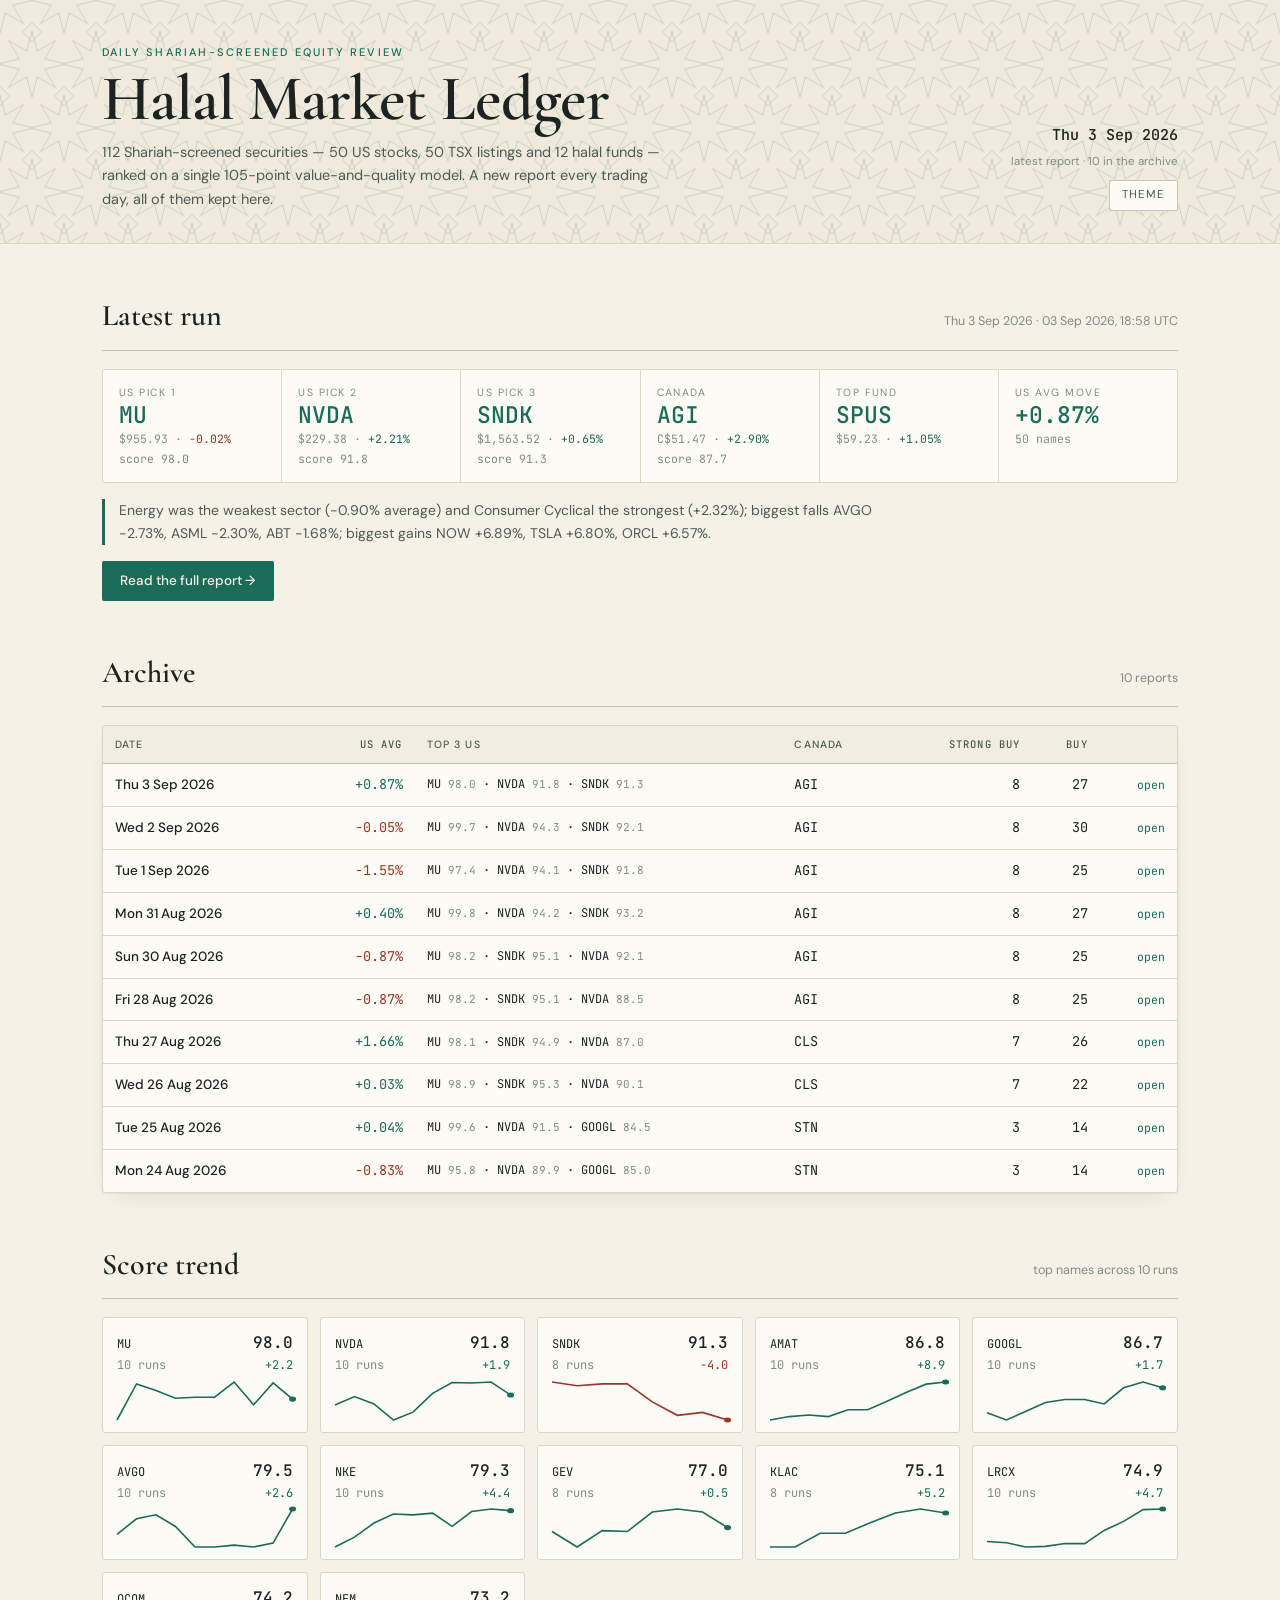
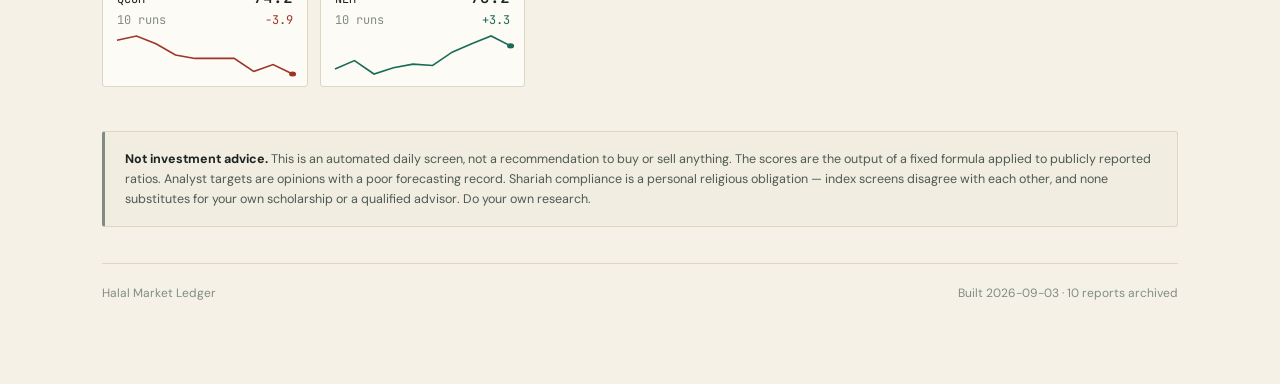
==== commit 4db0a60a: "report: 2026-09-03" ====
--- a/index.html
+++ b/index.html
@@ -17,8 +17,8 @@
 <div class="hero"><canvas id="stars"></canvas><div class="hero-in">
 <div class="brand"><span class="eyebrow">Daily Shariah-Screened Equity Review</span><h1>Halal Market Ledger</h1><p class="sub">112 Shariah-screened securities &mdash; 50 US stocks, 50 TSX listings and 12 halal funds &mdash; ranked on a single 105-point value-and-quality model. A new report every trading day, all of them kept here.</p></div>
 <div class="stamp">
-<span class="big">Wed 2 Sep 2026</span>
-<span class="sm">latest report &middot; 9 in the archive</span>
+<span class="big">Thu 3 Sep 2026</span>
+<span class="sm">latest report &middot; 10 in the archive</span>
 <button class="themebtn" id="themebtn" type="button" aria-label="Switch colour theme">Theme</button>
 <script>
 (function(){
@@ -34,20 +34,21 @@
 </script>
 </div></div></div>
 <div class="wrap">
-<section><div class="sec-head"><h2>Latest run</h2><span class="sec-note">Wed 2 Sep 2026 &middot; 02 Sep 2026, 19:57 UTC</span></div>
+<section><div class="sec-head"><h2>Latest run</h2><span class="sec-note">Thu 3 Sep 2026 &middot; 03 Sep 2026, 18:58 UTC</span></div>
 <div class="strip">
-<div class="sc"><span class="l">US pick 1</span><span class="v">MU</span><span class="m">$955.34 &middot; <span class="up">+2.35%</span></span><span class="m">score 99.7</span></div>
-<div class="sc"><span class="l">US pick 2</span><span class="v">NVDA</span><span class="m">$224.19 &middot; <span class="up">+3.10%</span></span><span class="m">score 94.3</span></div>
-<div class="sc"><span class="l">US pick 3</span><span class="v">SNDK</span><span class="m">$1,555.41 &middot; <span class="up">+1.21%</span></span><span class="m">score 92.1</span></div>
-<div class="sc"><span class="l">Canada</span><span class="v">AGI</span><span class="m">C$50.01 &middot; <span class="up">+3.10%</span></span><span class="m">score 90.2</span></div>
-<div class="sc"><span class="l">Top fund</span><span class="v">SPUS</span><span class="m">$58.62 &middot; <span class="up">+0.40%</span></span></div>
-<div class="sc"><span class="l">US avg move</span><span class="v"><span class="down">-0.05%</span></span><span class="m">50 names</span></div>
+<div class="sc"><span class="l">US pick 1</span><span class="v">MU</span><span class="m">$955.93 &middot; <span class="down">-0.02%</span></span><span class="m">score 98.0</span></div>
+<div class="sc"><span class="l">US pick 2</span><span class="v">NVDA</span><span class="m">$229.38 &middot; <span class="up">+2.21%</span></span><span class="m">score 91.8</span></div>
+<div class="sc"><span class="l">US pick 3</span><span class="v">SNDK</span><span class="m">$1,563.52 &middot; <span class="up">+0.65%</span></span><span class="m">score 91.3</span></div>
+<div class="sc"><span class="l">Canada</span><span class="v">AGI</span><span class="m">C$51.47 &middot; <span class="up">+2.90%</span></span><span class="m">score 87.7</span></div>
+<div class="sc"><span class="l">Top fund</span><span class="v">SPUS</span><span class="m">$59.23 &middot; <span class="up">+1.05%</span></span></div>
+<div class="sc"><span class="l">US avg move</span><span class="v"><span class="up">+0.87%</span></span><span class="m">50 names</span></div>
 </div>
-<p class="note">Technology was the weakest sector (-0.83% average) and Healthcare the strongest (+1.10%); biggest falls PANW -9.23%, CRWD -5.37%, FTNT -4.50%; biggest gains REGN +3.51%, ORCL +3.16%, NVDA +3.10%.</p>
-<p style="margin-top:16px"><a class="cta" href="reports/2026-09-02.html">Read the full report &rarr;</a></p>
+<p class="note">Energy was the weakest sector (-0.90% average) and Consumer Cyclical the strongest (+2.32%); biggest falls AVGO -2.73%, ASML -2.30%, ABT -1.68%; biggest gains NOW +6.89%, TSLA +6.80%, ORCL +6.57%.</p>
+<p style="margin-top:16px"><a class="cta" href="reports/2026-09-03.html">Read the full report &rarr;</a></p>
 </section>
-<section><div class="sec-head"><h2>Archive</h2><span class="sec-note">9 reports</span></div>
+<section><div class="sec-head"><h2>Archive</h2><span class="sec-note">10 reports</span></div>
 <div class="tw"><table><thead><tr><th>Date</th><th class="num">US avg</th><th>Top 3 US</th><th>Canada</th><th class="num">Strong Buy</th><th class="num">Buy</th><th></th></tr></thead><tbody>
+<tr><td class="nm"><a href="reports/2026-09-03.html">Thu 3 Sep 2026</a></td><td class="num"><span class="up">+0.87%</span></td><td class="picks">MU <span class="mut">98.0</span> &middot; NVDA <span class="mut">91.8</span> &middot; SNDK <span class="mut">91.3</span></td><td class="mono">AGI</td><td class="num">8</td><td class="num">27</td><td class="num"><a class="mini" href="reports/2026-09-03.html">open</a></td></tr>
 <tr><td class="nm"><a href="reports/2026-09-02.html">Wed 2 Sep 2026</a></td><td class="num"><span class="down">-0.05%</span></td><td class="picks">MU <span class="mut">99.7</span> &middot; NVDA <span class="mut">94.3</span> &middot; SNDK <span class="mut">92.1</span></td><td class="mono">AGI</td><td class="num">8</td><td class="num">30</td><td class="num"><a class="mini" href="reports/2026-09-02.html">open</a></td></tr>
 <tr><td class="nm"><a href="reports/2026-09-01.html">Tue 1 Sep 2026</a></td><td class="num"><span class="down">-1.55%</span></td><td class="picks">MU <span class="mut">97.4</span> &middot; NVDA <span class="mut">94.1</span> &middot; SNDK <span class="mut">91.8</span></td><td class="mono">AGI</td><td class="num">8</td><td class="num">25</td><td class="num"><a class="mini" href="reports/2026-09-01.html">open</a></td></tr>
 <tr><td class="nm"><a href="reports/2026-08-31.html">Mon 31 Aug 2026</a></td><td class="num"><span class="up">+0.40%</span></td><td class="picks">MU <span class="mut">99.8</span> &middot; NVDA <span class="mut">94.2</span> &middot; SNDK <span class="mut">93.2</span></td><td class="mono">AGI</td><td class="num">8</td><td class="num">27</td><td class="num"><a class="mini" href="reports/2026-08-31.html">open</a></td></tr>
@@ -58,12 +59,12 @@
 <tr><td class="nm"><a href="reports/2026-08-25.html">Tue 25 Aug 2026</a></td><td class="num"><span class="up">+0.04%</span></td><td class="picks">MU <span class="mut">99.6</span> &middot; NVDA <span class="mut">91.5</span> &middot; GOOGL <span class="mut">84.5</span></td><td class="mono">STN</td><td class="num">3</td><td class="num">14</td><td class="num"><a class="mini" href="reports/2026-08-25.html">open</a></td></tr>
 <tr><td class="nm"><a href="reports/2026-08-24.html">Mon 24 Aug 2026</a></td><td class="num"><span class="down">-0.83%</span></td><td class="picks">MU <span class="mut">95.8</span> &middot; NVDA <span class="mut">89.9</span> &middot; GOOGL <span class="mut">85.0</span></td><td class="mono">STN</td><td class="num">3</td><td class="num">14</td><td class="num"><a class="mini" href="reports/2026-08-24.html">open</a></td></tr>
 </tbody></table></div></section>
-<section><div class="sec-head"><h2>Score trend</h2><span class="sec-note">top names across 9 runs</span></div>
+<section><div class="sec-head"><h2>Score trend</h2><span class="sec-note">top names across 10 runs</span></div>
 <div id="trend" class="tgrid"></div></section>
 <div class="disc"><b>Not investment advice.</b> This is an automated daily screen, not a recommendation to buy or sell anything. The scores are the output of a fixed formula applied to publicly reported ratios. Analyst targets are opinions with a poor forecasting record. Shariah compliance is a personal religious obligation &mdash; index screens disagree with each other, and none substitutes for your own scholarship or a qualified advisor. Do your own research.</div>
-<footer><span>Halal Market Ledger</span><span>Built 2026-09-02 &middot; 9 reports archived</span></footer>
+<footer><span>Halal Market Ledger</span><span>Built 2026-09-03 &middot; 10 reports archived</span></footer>
 </div>
-<script id="hist" type="application/json">[{"d": "2026-09-02", "us": [{"t": "MU", "p": 955.34, "c": 2.354462, "s": 99.7, "v": "Strong Buy"}, {"t": "NVDA", "p": 224.19, "c": 3.1043046, "s": 94.3, "v": "Strong Buy"}, {"t": "SNDK", "p": 1555.41, "c": 1.2063506, "s": 92.1, "v": "Strong Buy"}, {"t": "GOOGL", "p": 337.175, "c": 0.64324486, "s": 87.1, "v": "Strong Buy"}, {"t": "AMAT", "p": 437.94, "c": -0.8849165, "s": 86.3, "v": "Strong Buy"}, {"t": "NKE", "p": 38.245, "c": 0.32791185, "s": 79.5, "v": "Buy"}, {"t": "GEV", "p": 922.69, "c": 2.6888332, "s": 79.0, "v": "Buy"}, {"t": "AVGO", "p": 367.22, "c": -0.6708452, "s": 76.0, "v": "Buy"}, {"t": "KLAC", "p": 172.22, "c": 0.77238584, "s": 75.7, "v": "Buy"}, {"t": "QCOM", "p": 169.92, "c": 1.986674, "s": 75.3, "v": "Buy"}, {"t": "LRCX", "p": 287.92, "c": -0.7856646, "s": 74.8, "v": "Buy"}, {"t": "NEM", "p": 125.09, "c": 1.9978836, "s": 74.6, "v": "Buy"}, {"t": "TXN", "p": 254.7, "c": 0.5369024, "s": 72.9, "v": "Buy"}, {"t": "EOG", "p": 148.69, "c": 0.21570075, "s": 72.8, "v": "Buy"}, {"t": "ISRG", "p": 372.05, "c": 0.7582905, "s": 72.5, "v": "Buy"}, {"t": "ORCL", "p": 145.77, "c": 3.1630242, "s": 72.2, "v": "Wait"}, {"t": "ASML", "p": 1681.5, "c": 0.98249906, "s": 70.3, "v": "Buy"}, {"t": "TJX", "p": 131.51, "c": -1.2756035, "s": 69.0, "v": "Buy"}, {"t": "CDNS", "p": 306.5, "c": -2.0891926, "s": 67.8, "v": "Buy"}, {"t": "MSFT", "p": 496.67, "c": -0.86636335, "s": 67.2, "v": "Buy"}, {"t": "SYK", "p": 312.465, "c": -1.5548197, "s": 66.0, "v": "Buy"}, {"t": "REGN", "p": 852.7, "c": 3.5056207, "s": 65.3, "v": "Hold"}, {"t": "VRTX", "p": 556.95, "c": 1.6886958, "s": 64.9, "v": "Hold"}, {"t": "CSCO", "p": 109.425, "c": -0.28705046, "s": 64.8, "v": "Hold"}, {"t": "ANET", "p": 185.575, "c": -1.954981, "s": 64.0, "v": "Hold"}, {"t": "ADI", "p": 355.67, "c": 0.32720402, "s": 64.0, "v": "Hold"}, {"t": "AMD", "p": 456.62, "c": -0.6505495, "s": 63.5, "v": "Hold"}, {"t": "COP", "p": 137.14, "c": 0.67185056, "s": 62.8, "v": "Hold"}, {"t": "CTAS", "p": 198.06, "c": -1.2612786, "s": 60.2, "v": "Hold"}, {"t": "ADBE", "p": 279.95, "c": -2.1427484, "s": 59.5, "v": "Hold"}, {"t": "PG", "p": 147.73, "c": 1.039593, "s": 59.3, "v": "Hold"}, {"t": "XOM", "p": 164.16, "c": -0.23700966, "s": 56.6, "v": "Hold"}, {"t": "LLY", "p": 1159.7, "c": -0.012501684, "s": 55.9, "v": "Hold"}, {"t": "HD", "p": 318.475, "c": -0.40653205, "s": 55.7, "v": "Wait"}, {"t": "FTNT", "p": 154.56, "c": -4.5041757, "s": 55.6, "v": "Hold"}, {"t": "JNJ", "p": 275.46, "c": 1.5745378, "s": 53.9, "v": "Hold"}, {"t": "LIN", "p": 487.52, "c": 0.15613018, "s": 53.9, "v": "Hold"}, {"t": "AAPL", "p": 324.95, "c": -0.055360217, "s": 53.0, "v": "Hold"}, {"t": "EMR", "p": 149.07, "c": 0.9991132, "s": 52.6, "v": "Hold"}, {"t": "ITW", "p": 268.92, "c": -0.35571048, "s": 52.1, "v": "Wait"}, {"t": "DHR", "p": 210.32, "c": 1.6285751, "s": 51.8, "v": "Hold"}, {"t": "ABT", "p": 110.58, "c": 1.5147356, "s": 51.7, "v": "Hold"}, {"t": "TMO", "p": 608.79, "c": 1.3805126, "s": 51.7, "v": "Hold"}, {"t": "CRM", "p": 256.89, "c": -0.46880722, "s": 50.4, "v": "Hold"}, {"t": "TSLA", "p": 356.88, "c": 0.21624045, "s": 44.1, "v": "Wait"}, {"t": "CRWD", "p": 203.5376, "c": -5.365699, "s": 39.5, "v": "Wait"}, {"t": "PANW", "p": 328.66, "c": -9.23251, "s": 38.1, "v": "Wait"}, {"t": "NOW", "p": 136.62, "c": -4.394681, "s": 35.0, "v": "Skip"}, {"t": "ABBV", "p": 261.19, "c": 0.46156093, "s": 34.1, "v": "Skip"}, {"t": "MRK", "p": 151.595, "c": 1.1577476, "s": 30.0, "v": "Skip"}]}, {"d": "2026-09-01", "us": [{"t": "MU", "p": 933.44, "c": -2.6378624, "s": 97.4, "v": "Strong Buy"}, {"t": "NVDA", "p": 217.44, "c": -1.387754, "s": 94.1, "v": "Strong Buy"}, {"t": "SNDK", "p": 1536.87, "c": -1.9039992, "s": 91.8, "v": "Strong Buy"}, {"t": "GOOGL", "p": 335.02, "c": -1.2759738, "s": 86.7, "v": "Strong Buy"}, {"t": "AMAT", "p": 441.85, "c": -3.6082828, "s": 84.4, "v": "Strong Buy"}, {"t": "GEV", "p": 898.49, "c": -0.004456063, "s": 79.4, "v": "Buy"}, {"t": "NKE", "p": 38.15, "c": -1.293661, "s": 79.2, "v": "Buy"}, {"t": "AVGO", "p": 369.68, "c": -0.17821561, "s": 75.6, "v": "Buy"}, {"t": "KLAC", "p": 170.89, "c": -2.5990298, "s": 75.1, "v": "Buy"}, {"t": "QCOM", "p": 166.61, "c": -2.2700582, "s": 74.5, "v": "Buy"}, {"t": "EOG", "p": 148.28, "c": 2.2901235, "s": 74.4, "v": "Buy"}, {"t": "NEM", "p": 122.66, "c": -2.6971235, "s": 73.5, "v": "Buy"}, {"t": "LRCX", "p": 290.2, "c": -3.7447274, "s": 73.1, "v": "Buy"}, {"t": "ISRG", "p": 369.25, "c": -2.0193138, "s": 72.0, "v": "Buy"}, {"t": "TXN", "p": 253.34, "c": -2.9013865, "s": 71.9, "v": "Buy"}, {"t": "ASML", "p": 1665.14, "c": -1.8201541, "s": 69.9, "v": "Buy"}, {"t": "ORCL", "p": 141.261, "c": -5.3249297, "s": 68.7, "v": "Wait"}, {"t": "TJX", "p": 133.23, "c": -0.50780964, "s": 68.4, "v": "Buy"}, {"t": "REGN", "p": 823.82, "c": 3.096059, "s": 66.5, "v": "Hold"}, {"t": "MSFT", "p": 501.02, "c": -1.2359833, "s": 66.3, "v": "Buy"}, {"t": "SYK", "p": 317.44, "c": -1.9641709, "s": 64.7, "v": "Hold"}, {"t": "COP", "p": 136.25, "c": 2.8379457, "s": 64.6, "v": "Hold"}, {"t": "VRTX", "p": 547.65, "c": 0.574819, "s": 64.5, "v": "Hold"}, {"t": "CSCO", "p": 109.74, "c": -0.67879444, "s": 64.5, "v": "Hold"}, {"t": "CDNS", "p": 313.04, "c": -7.597848, "s": 64.4, "v": "Hold"}, {"t": "ADI", "p": 354.52, "c": -1.8058995, "s": 63.6, "v": "Hold"}, {"t": "AMD", "p": 459.61, "c": -2.3602176, "s": 62.6, "v": "Hold"}, {"t": "ANET", "p": 189.17, "c": -3.3318024, "s": 62.1, "v": "Hold"}, {"t": "PG", "p": 146.21, "c": 0.7338771, "s": 59.8, "v": "Hold"}, {"t": "CTAS", "p": 200.59, "c": -0.59467614, "s": 59.5, "v": "Hold"}, {"t": "ADBE", "p": 286.08, "c": -2.2917523, "s": 59.3, "v": "Hold"}, {"t": "XOM", "p": 164.56, "c": 2.2553618, "s": 58.1, "v": "Hold"}, {"t": "LLY", "p": 1159.9312, "c": 0.26194784, "s": 56.1, "v": "Hold"}, {"t": "AAPL", "p": 325.13, "c": 2.6132236, "s": 54.9, "v": "Hold"}, {"t": "HD", "p": 319.78, "c": -2.4402893, "s": 54.8, "v": "Wait"}, {"t": "JNJ", "p": 271.38, "c": 2.0424254, "s": 54.6, "v": "Hold"}, {"t": "LIN", "p": 486.76, "c": -0.52696884, "s": 53.7, "v": "Hold"}, {"t": "FTNT", "p": 161.85, "c": -5.3121085, "s": 52.5, "v": "Hold"}, {"t": "EMR", "p": 147.645, "c": -3.1454985, "s": 51.5, "v": "Hold"}, {"t": "ITW", "p": 269.95, "c": -1.9686123, "s": 51.5, "v": "Wait"}, {"t": "ABT", "p": 108.96, "c": -1.2776401, "s": 51.3, "v": "Hold"}, {"t": "TMO", "p": 600.36, "c": -2.712687, "s": 50.6, "v": "Hold"}, {"t": "DHR", "p": 206.985, "c": -3.0787587, "s": 50.4, "v": "Hold"}, {"t": "CRM", "p": 258.16, "c": 0.2407374, "s": 48.9, "v": "Hold"}, {"t": "TSLA", "p": 356.09, "c": -3.2232683, "s": 43.0, "v": "Wait"}, {"t": "CRWD", "p": 215.07, "c": -6.896101, "s": 35.3, "v": "Skip"}, {"t": "ABBV", "p": 260.01, "c": 1.4000453, "s": 35.1, "v": "Skip"}, {"t": "NOW", "p": 142.8939, "c": -3.4435432, "s": 33.3, "v": "Skip"}, {"t": "MRK", "p": 149.94, "c": 1.4753709, "s": 30.3, "v": "Skip"}, {"t": "PANW", "p": 362.09, "c": -5.244291, "s": 30.1, "v": "Skip"}]}, {"d": "2026-08-31", "us": [{"t": "MU", "p": 958.73, "c": 2.7731917, "s": 99.8, "v": "Strong Buy"}, {"t": "NVDA", "p": 220.78, "c": 1.4847142, "s": 94.2, "v": "Strong Buy"}, {"t": "SNDK", "p": 1566.7, "c": 5.5031023, "s": 93.2, "v": "Strong Buy"}, {"t": "GOOGL", "p": 339.35, "c": -2.0889208, "s": 85.6, "v": "Strong Buy"}, {"t": "AMAT", "p": 458.39, "c": -0.7104639, "s": 82.3, "v": "Strong Buy"}, {"t": "GEV", "p": 898.53, "c": -1.46941, "s": 79.0, "v": "Buy"}, {"t": "NKE", "p": 39.06, "c": -1.36363, "s": 77.4, "v": "Buy"}, {"t": "QCOM", "p": 170.48, "c": 3.8309236, "s": 76.0, "v": "Buy"}, {"t": "AVGO", "p": 370.34, "c": 0.42029008, "s": 75.8, "v": "Buy"}, {"t": "EOG", "p": 144.96, "c": 1.12313, "s": 75.0, "v": "Buy"}, {"t": "KLAC", "p": 175.45, "c": -0.051268283, "s": 73.6, "v": "Buy"}, {"t": "NEM", "p": 126.06, "c": -1.50024, "s": 72.3, "v": "Buy"}, {"t": "LRCX", "p": 301.49, "c": -0.13580777, "s": 71.8, "v": "Buy"}, {"t": "ISRG", "p": 376.86, "c": 1.1433116, "s": 71.8, "v": "Buy"}, {"t": "TXN", "p": 260.91, "c": 0.8776635, "s": 71.2, "v": "Buy"}, {"t": "ORCL", "p": 149.12, "c": -1.14684, "s": 69.5, "v": "Wait"}, {"t": "ASML", "p": 1696.01, "c": -0.008844945, "s": 69.3, "v": "Buy"}, {"t": "TJX", "p": 133.91, "c": -0.895494, "s": 67.9, "v": "Buy"}, {"t": "REGN", "p": 799.08, "c": 0.61572355, "s": 66.8, "v": "Buy"}, {"t": "COP", "p": 132.49, "c": 1.64173, "s": 65.7, "v": "Buy"}, {"t": "MSFT", "p": 507.29, "c": -1.2151228, "s": 65.4, "v": "Buy"}, {"t": "VRTX", "p": 544.52, "c": 0.5224422, "s": 64.8, "v": "Hold"}, {"t": "CSCO", "p": 110.49, "c": 0.5094129, "s": 64.6, "v": "Hold"}, {"t": "SYK", "p": 323.8, "c": -2.08353, "s": 63.3, "v": "Hold"}, {"t": "AMD", "p": 470.72, "c": 1.1040025, "s": 62.4, "v": "Hold"}, {"t": "ADI", "p": 362.14, "c": 0.099512376, "s": 62.4, "v": "Hold"}, {"t": "CDNS", "p": 338.78, "c": -0.4729915, "s": 61.2, "v": "Hold"}, {"t": "ANET", "p": 195.69, "c": 0.158664, "s": 61.0, "v": "Hold"}, {"t": "PG", "p": 145.12, "c": 0.931977, "s": 60.4, "v": "Hold"}, {"t": "ADBE", "p": 292.79, "c": 0.43565434, "s": 60.2, "v": "Hold"}, {"t": "XOM", "p": 160.95, "c": 2.70563, "s": 59.8, "v": "Hold"}, {"t": "CTAS", "p": 201.79, "c": -1.1705356, "s": 58.9, "v": "Hold"}, {"t": "FTNT", "p": 170.93, "c": 2.969875, "s": 56.0, "v": "Hold"}, {"t": "LLY", "p": 1156.73, "c": -1.52221, "s": 55.7, "v": "Hold"}, {"t": "AAPL", "p": 316.85, "c": -0.8914626, "s": 54.4, "v": "Hold"}, {"t": "JNJ", "p": 265.85, "c": -0.817043, "s": 54.2, "v": "Hold"}, {"t": "HD", "p": 327.83, "c": -0.714745, "s": 53.6, "v": "Wait"}, {"t": "LIN", "p": 489.58, "c": 0.014295276, "s": 53.5, "v": "Hold"}, {"t": "ABT", "p": 110.36, "c": -1.87606, "s": 50.2, "v": "Hold"}, {"t": "ITW", "p": 275.37, "c": -1.68869, "s": 50.1, "v": "Wait"}, {"t": "EMR", "p": 152.44, "c": -1.76569, "s": 49.9, "v": "Hold"}, {"t": "TMO", "p": 617.1, "c": -0.816487, "s": 49.5, "v": "Hold"}, {"t": "CRM", "p": 257.54, "c": 0.601566, "s": 49.4, "v": "Hold"}, {"t": "DHR", "p": 213.56, "c": -1.16167, "s": 49.1, "v": "Hold"}, {"t": "TSLA", "p": 367.95, "c": 5.5053797, "s": 44.8, "v": "Wait"}, {"t": "CRWD", "p": 231.0, "c": 5.7692337, "s": 37.0, "v": "Wait"}, {"t": "NOW", "p": 147.99, "c": 2.2666, "s": 35.9, "v": "Skip"}, {"t": "ABBV", "p": 256.42, "c": 0.367942, "s": 35.2, "v": "Skip"}, {"t": "PANW", "p": 382.13, "c": 2.836462, "s": 33.5, "v": "Skip"}, {"t": "MRK", "p": 147.76, "c": -0.397716, "s": 29.4, "v": "Skip"}]}, {"d": "2026-08-30", "us": [{"t": "MU", "p": 932.86, "c": -0.27047855, "s": 98.2, "v": "Strong Buy"}, {"t": "SNDK", "p": 1484.98, "c": 0.002022243, "s": 95.1, "v": "Strong Buy"}, {"t": "NVDA", "p": 217.55, "c": -4.5749598, "s": 92.1, "v": "Strong Buy"}, {"t": "GOOGL", "p": 346.59, "c": 1.743726, "s": 85.9, "v": "Strong Buy"}, {"t": "AMAT", "p": 461.67, "c": -4.2893214, "s": 80.3, "v": "Strong Buy"}, {"t": "NKE", "p": 39.6, "c": 3.01769, "s": 79.0, "v": "Buy"}, {"t": "GEV", "p": 911.93, "c": -4.39282, "s": 76.5, "v": "Buy"}, {"t": "QCOM", "p": 164.19, "c": -0.35805094, "s": 76.0, "v": "Buy"}, {"t": "AVGO", "p": 368.79, "c": -0.74016255, "s": 75.6, "v": "Buy"}, {"t": "EOG", "p": 143.35, "c": -0.795844, "s": 74.6, "v": "Buy"}, {"t": "ISRG", "p": 372.6, "c": 1.5065242, "s": 73.0, "v": "Buy"}, {"t": "KLAC", "p": 175.54, "c": -4.47843, "s": 72.0, "v": "Buy"}, {"t": "NEM", "p": 127.98, "c": -3.25799, "s": 70.4, "v": "Buy"}, {"t": "TXN", "p": 258.64, "c": -2.9639053, "s": 69.9, "v": "Buy"}, {"t": "LRCX", "p": 301.9, "c": -5.2357316, "s": 69.9, "v": "Buy"}, {"t": "ORCL", "p": 150.85, "c": -0.717386, "s": 69.5, "v": "Wait"}, {"t": "ASML", "p": 1696.16, "c": -2.2391787, "s": 68.4, "v": "Buy"}, {"t": "TJX", "p": 135.12, "c": 0.670536, "s": 67.9, "v": "Buy"}, {"t": "REGN", "p": 794.19, "c": -1.6738706, "s": 66.2, "v": "Buy"}, {"t": "MSFT", "p": 513.53, "c": 1.6770349, "s": 66.0, "v": "Buy"}, {"t": "COP", "p": 130.35, "c": 0.640829, "s": 66.0, "v": "Buy"}, {"t": "VRTX", "p": 541.69, "c": -1.0702193, "s": 64.5, "v": "Hold"}, {"t": "SYK", "p": 330.69, "c": 2.6605, "s": 64.2, "v": "Hold"}, {"t": "CSCO", "p": 109.93, "c": -1.9794928, "s": 64.1, "v": "Hold"}, {"t": "AMD", "p": 465.58, "c": -2.326563, "s": 61.6, "v": "Hold"}, {"t": "ADI", "p": 361.78, "c": -3.4016852, "s": 61.2, "v": "Hold"}, {"t": "PG", "p": 143.78, "c": 0.447114, "s": 60.7, "v": "Hold"}, {"t": "ADBE", "p": 291.52, "c": 0.81964207, "s": 60.5, "v": "Hold"}, {"t": "CDNS", "p": 340.39, "c": -2.0601277, "s": 60.4, "v": "Hold"}, {"t": "ANET", "p": 195.38, "c": -2.83952, "s": 60.1, "v": "Hold"}, {"t": "XOM", "p": 156.71, "c": 0.172593, "s": 59.9, "v": "Hold"}, {"t": "CTAS", "p": 204.18, "c": 0.01469448, "s": 58.4, "v": "Hold"}, {"t": "AAPL", "p": 319.7, "c": 1.627575, "s": 55.3, "v": "Hold"}, {"t": "LLY", "p": 1174.61, "c": -0.126689, "s": 54.9, "v": "Hold"}, {"t": "JNJ", "p": 268.04, "c": 0.854129, "s": 54.5, "v": "Hold"}, {"t": "LIN", "p": 489.51, "c": 0.85711414, "s": 54.1, "v": "Hold"}, {"t": "HD", "p": 330.19, "c": 0.480818, "s": 53.6, "v": "Wait"}, {"t": "FTNT", "p": 166.0, "c": -3.9240646, "s": 52.7, "v": "Hold"}, {"t": "CRM", "p": 256.0, "c": 1.56715, "s": 50.5, "v": "Hold"}, {"t": "ABT", "p": 112.47, "c": 0.788606, "s": 50.0, "v": "Hold"}, {"t": "ITW", "p": 280.1, "c": -0.557392, "s": 49.2, "v": "Wait"}, {"t": "DHR", "p": 216.07, "c": 0.18083, "s": 48.7, "v": "Hold"}, {"t": "TMO", "p": 622.18, "c": -1.35088, "s": 48.7, "v": "Hold"}, {"t": "EMR", "p": 155.18, "c": -1.60422, "s": 48.7, "v": "Hold"}, {"t": "TSLA", "p": 348.75, "c": -1.7079556, "s": 44.9, "v": "Wait"}, {"t": "NOW", "p": 144.71, "c": 4.5366, "s": 37.0, "v": "Wait"}, {"t": "CRWD", "p": 218.4, "c": -4.1937237, "s": 35.1, "v": "Skip"}, {"t": "ABBV", "p": 255.48, "c": -1.03428, "s": 34.8, "v": "Skip"}, {"t": "PANW", "p": 371.59, "c": -2.9411023, "s": 30.6, "v": "Skip"}, {"t": "MRK", "p": 148.35, "c": -0.795765, "s": 29.1, "v": "Skip"}]}, {"d": "2026-08-28", "us": [{"t": "MU", "p": 932.86, "c": -0.27047855, "s": 98.2, "v": "Strong Buy"}, {"t": "SNDK", "p": 1484.98, "c": 0.002022243, "s": 95.1, "v": "Strong Buy"}, {"t": "NVDA", "p": 217.55, "c": -4.5749598, "s": 88.5, "v": "Strong Buy"}, {"t": "GOOGL", "p": 346.59, "c": 1.743726, "s": 85.9, "v": "Strong Buy"}, {"t": "AMAT", "p": 461.67, "c": -4.2893214, "s": 80.3, "v": "Strong Buy"}, {"t": "NKE", "p": 39.6, "c": 3.01769, "s": 78.8, "v": "Buy"}, {"t": "GEV", "p": 911.93, "c": -4.39282, "s": 76.6, "v": "Buy"}, {"t": "QCOM", "p": 164.19, "c": -0.35805094, "s": 76.0, "v": "Buy"}, {"t": "AVGO", "p": 368.79, "c": -0.74016255, "s": 75.6, "v": "Buy"}, {"t": "EOG", "p": 143.35, "c": -0.795844, "s": 74.7, "v": "Buy"}, {"t": "ISRG", "p": 372.6, "c": 1.5065242, "s": 73.0, "v": "Buy"}, {"t": "KLAC", "p": 175.54, "c": -4.47843, "s": 72.0, "v": "Buy"}, {"t": "NEM", "p": 127.98, "c": -3.25799, "s": 70.6, "v": "Buy"}, {"t": "TXN", "p": 258.64, "c": -2.9639053, "s": 70.3, "v": "Buy"}, {"t": "LRCX", "p": 301.9, "c": -5.2357316, "s": 69.9, "v": "Buy"}, {"t": "ORCL", "p": 150.85, "c": -0.717386, "s": 69.5, "v": "Wait"}, {"t": "ASML", "p": 1696.16, "c": -2.2391787, "s": 68.4, "v": "Buy"}, {"t": "TJX", "p": 135.12, "c": 0.670536, "s": 67.9, "v": "Buy"}, {"t": "REGN", "p": 794.19, "c": -1.6738706, "s": 66.3, "v": "Buy"}, {"t": "MSFT", "p": 513.53, "c": 1.6770349, "s": 66.0, "v": "Buy"}, {"t": "COP", "p": 130.35, "c": 0.640829, "s": 66.0, "v": "Buy"}, {"t": "VRTX", "p": 541.69, "c": -1.0702193, "s": 64.5, "v": "Hold"}, {"t": "SYK", "p": 330.69, "c": 2.6605, "s": 64.2, "v": "Hold"}, {"t": "CSCO", "p": 109.93, "c": -1.9794928, "s": 64.1, "v": "Hold"}, {"t": "AMD", "p": 465.58, "c": -2.326563, "s": 61.7, "v": "Hold"}, {"t": "ADI", "p": 361.78, "c": -3.4016852, "s": 61.2, "v": "Hold"}, {"t": "PG", "p": 143.78, "c": 0.447114, "s": 60.7, "v": "Hold"}, {"t": "ADBE", "p": 291.52, "c": 0.81964207, "s": 60.5, "v": "Hold"}, {"t": "CDNS", "p": 340.39, "c": -2.0601277, "s": 60.5, "v": "Hold"}, {"t": "ANET", "p": 195.38, "c": -2.83952, "s": 60.1, "v": "Hold"}, {"t": "XOM", "p": 156.71, "c": 0.172593, "s": 59.8, "v": "Hold"}, {"t": "CTAS", "p": 204.18, "c": 0.01469448, "s": 58.5, "v": "Hold"}, {"t": "AAPL", "p": 319.7, "c": 1.627575, "s": 55.2, "v": "Hold"}, {"t": "LLY", "p": 1174.61, "c": -0.126689, "s": 55.0, "v": "Hold"}, {"t": "JNJ", "p": 268.04, "c": 0.854129, "s": 54.5, "v": "Hold"}, {"t": "LIN", "p": 489.51, "c": 0.85711414, "s": 54.1, "v": "Hold"}, {"t": "HD", "p": 330.19, "c": 0.480818, "s": 53.6, "v": "Wait"}, {"t": "FTNT", "p": 166.0, "c": -3.9240646, "s": 52.7, "v": "Hold"}, {"t": "ABT", "p": 112.47, "c": 0.788606, "s": 50.0, "v": "Hold"}, {"t": "ITW", "p": 280.1, "c": -0.557392, "s": 49.2, "v": "Wait"}, {"t": "CRM", "p": 256.0, "c": 1.56715, "s": 49.1, "v": "Hold"}, {"t": "TMO", "p": 622.18, "c": -1.35088, "s": 48.9, "v": "Hold"}, {"t": "DHR", "p": 216.07, "c": 0.18083, "s": 48.7, "v": "Hold"}, {"t": "EMR", "p": 155.18, "c": -1.60422, "s": 48.6, "v": "Hold"}, {"t": "TSLA", "p": 348.75, "c": -1.7079556, "s": 44.9, "v": "Wait"}, {"t": "NOW", "p": 144.71, "c": 4.5366, "s": 37.0, "v": "Wait"}, {"t": "ABBV", "p": 255.48, "c": -1.03428, "s": 34.9, "v": "Skip"}, {"t": "CRWD", "p": 218.4, "c": -4.1937237, "s": 32.9, "v": "Skip"}, {"t": "PANW", "p": 371.59, "c": -2.9411023, "s": 30.6, "v": "Skip"}, {"t": "MRK", "p": 148.35, "c": -0.795765, "s": 29.1, "v": "Skip"}]}, {"d": "2026-08-27", "us": [{"t": "MU", "p": 935.39, "c": -0.32075977, "s": 98.1, "v": "Strong Buy"}, {"t": "SNDK", "p": 1484.95, "c": -0.9617402, "s": 94.9, "v": "Strong Buy"}, {"t": "NVDA", "p": 227.98, "c": 8.737953, "s": 87.0, "v": "Strong Buy"}, {"t": "GOOGL", "p": 340.65, "c": -0.3947386, "s": 85.7, "v": "Strong Buy"}, {"t": "NKE", "p": 38.44, "c": -0.388706, "s": 78.9, "v": "Buy"}, {"t": "AMAT", "p": 482.36, "c": 0.5419326, "s": 78.7, "v": "Buy"}, {"t": "AVGO", "p": 371.54, "c": 4.4855065, "s": 77.7, "v": "Buy"}, {"t": "QCOM", "p": 164.78, "c": 0.6474453, "s": 76.4, "v": "Buy"}, {"t": "GEV", "p": 953.83, "c": 0.0776412, "s": 74.5, "v": "Buy"}, {"t": "EOG", "p": 144.5, "c": -0.234739, "s": 74.3, "v": "Buy"}, {"t": "ISRG", "p": 367.07, "c": -0.90438044, "s": 72.8, "v": "Buy"}, {"t": "ORCL", "p": 151.94, "c": 2.06221, "s": 71.2, "v": "Wait"}, {"t": "TXN", "p": 266.54, "c": 1.822218, "s": 70.3, "v": "Buy"}, {"t": "NEM", "p": 132.29, "c": 0.524306, "s": 70.1, "v": "Hold"}, {"t": "KLAC", "p": 183.77, "c": -0.03263752, "s": 69.9, "v": "Buy"}, {"t": "LRCX", "p": 318.58, "c": 1.8217789, "s": 69.5, "v": "Buy"}, {"t": "ASML", "p": 1735.01, "c": -0.608946, "s": 67.7, "v": "Buy"}, {"t": "TJX", "p": 134.22, "c": -1.90748, "s": 67.4, "v": "Buy"}, {"t": "MSFT", "p": 505.06, "c": 1.7507106, "s": 67.3, "v": "Buy"}, {"t": "COP", "p": 129.52, "c": -0.834543, "s": 65.7, "v": "Buy"}, {"t": "REGN", "p": 807.71, "c": -0.8689302, "s": 65.5, "v": "Buy"}, {"t": "VRTX", "p": 547.55, "c": 0.047508594, "s": 64.1, "v": "Hold"}, {"t": "SYK", "p": 322.12, "c": -2.29017, "s": 63.5, "v": "Hold"}, {"t": "CSCO", "p": 112.15, "c": -0.18689843, "s": 63.0, "v": "Hold"}, {"t": "ADBE", "p": 289.15, "c": 5.7337155, "s": 62.4, "v": "Hold"}, {"t": "CDNS", "p": 347.55, "c": 3.845463, "s": 62.0, "v": "Hold"}, {"t": "AMD", "p": 476.67, "c": -0.8857795, "s": 60.5, "v": "Hold"}, {"t": "PG", "p": 143.14, "c": -1.28276, "s": 60.4, "v": "Hold"}, {"t": "ADI", "p": 374.52, "c": 0.73157644, "s": 60.1, "v": "Hold"}, {"t": "XOM", "p": 156.44, "c": -1.10626, "s": 59.6, "v": "Hold"}, {"t": "ANET", "p": 201.09, "c": -0.573549, "s": 58.9, "v": "Hold"}, {"t": "CTAS", "p": 204.15, "c": -0.79211044, "s": 58.3, "v": "Hold"}, {"t": "FTNT", "p": 172.78, "c": 9.673738, "s": 56.5, "v": "Hold"}, {"t": "AAPL", "p": 314.58, "c": 0.36049587, "s": 55.3, "v": "Hold"}, {"t": "LLY", "p": 1176.1, "c": -1.11905, "s": 54.6, "v": "Hold"}, {"t": "JNJ", "p": 265.77, "c": -1.56667, "s": 54.0, "v": "Hold"}, {"t": "LIN", "p": 485.35, "c": -1.0156386, "s": 53.8, "v": "Hold"}, {"t": "HD", "p": 328.61, "c": -1.86353, "s": 53.1, "v": "Wait"}, {"t": "ABT", "p": 111.59, "c": -2.19983, "s": 49.4, "v": "Hold"}, {"t": "DHR", "p": 215.68, "c": 0.148585, "s": 48.8, "v": "Hold"}, {"t": "ITW", "p": 281.67, "c": -1.34496, "s": 48.7, "v": "Wait"}, {"t": "TMO", "p": 630.7, "c": -0.474982, "s": 48.2, "v": "Hold"}, {"t": "EMR", "p": 157.71, "c": -0.366408, "s": 47.8, "v": "Wait"}, {"t": "CRM", "p": 252.05, "c": 22.5805, "s": 47.5, "v": "Wait"}, {"t": "TSLA", "p": 354.81, "c": 2.5996153, "s": 46.1, "v": "Wait"}, {"t": "NOW", "p": 138.43, "c": 10.0397, "s": 38.7, "v": "Wait"}, {"t": "CRWD", "p": 227.96, "c": 20.499004, "s": 35.5, "v": "Skip"}, {"t": "PANW", "p": 382.85, "c": 12.831926, "s": 34.1, "v": "Skip"}, {"t": "ABBV", "p": 258.15, "c": -1.80677, "s": 34.0, "v": "Skip"}, {"t": "MRK", "p": 149.54, "c": -2.32529, "s": 28.5, "v": "Skip"}]}, {"d": "2026-08-26", "us": [{"t": "MU", "p": 938.23, "c": 0.563792, "s": 98.9, "v": "Strong Buy"}, {"t": "SNDK", "p": 1486.84, "c": 0.40991822, "s": 95.3, "v": "Strong Buy"}, {"t": "NVDA", "p": 212.25, "c": -0.37550014, "s": 90.1, "v": "Strong Buy"}, {"t": "GOOGL", "p": 343.06, "c": -1.1240472, "s": 85.1, "v": "Strong Buy"}, {"t": "AMAT", "p": 476.44, "c": -0.7499388, "s": 79.1, "v": "Buy"}, {"t": "AVGO", "p": 354.17, "c": -0.7204061, "s": 78.9, "v": "Buy"}, {"t": "NKE", "p": 39.015, "c": -1.177812, "s": 77.8, "v": "Buy"}, {"t": "QCOM", "p": 161.82, "c": 0.78475946, "s": 77.7, "v": "Buy"}, {"t": "GEV", "p": 943.88, "c": 1.8505956, "s": 76.5, "v": "Buy"}, {"t": "EOG", "p": 145.3, "c": -1.0420206, "s": 73.7, "v": "Buy"}, {"t": "ISRG", "p": 369.99, "c": -0.49752745, "s": 72.3, "v": "Buy"}, {"t": "ORCL", "p": 149.455, "c": 3.2433045, "s": 71.9, "v": "Wait"}, {"t": "TXN", "p": 259.93, "c": -0.046143096, "s": 70.7, "v": "Buy"}, {"t": "KLAC", "p": 181.575, "c": -0.96269196, "s": 69.9, "v": "Buy"}, {"t": "LRCX", "p": 311.75, "c": -0.92480886, "s": 69.4, "v": "Buy"}, {"t": "NEM", "p": 132.495, "c": -1.9572327, "s": 69.2, "v": "Hold"}, {"t": "ASML", "p": 1749.97, "c": 0.33304307, "s": 68.6, "v": "Buy"}, {"t": "MSFT", "p": 494.85, "c": 0.6384739, "s": 67.9, "v": "Buy"}, {"t": "TJX", "p": 137.525, "c": -1.4020883, "s": 66.6, "v": "Buy"}, {"t": "COP", "p": 131.385, "c": -0.34511667, "s": 64.9, "v": "Hold"}, {"t": "REGN", "p": 822.625, "c": -1.3118429, "s": 64.2, "v": "Hold"}, {"t": "VRTX", "p": 550.41, "c": -0.44134983, "s": 63.7, "v": "Hold"}, {"t": "CSCO", "p": 112.165, "c": 0.94950974, "s": 63.1, "v": "Hold"}, {"t": "CDNS", "p": 337.435, "c": 1.6676722, "s": 63.0, "v": "Hold"}, {"t": "ANET", "p": 195.8994, "c": 2.5973585, "s": 62.6, "v": "Hold"}, {"t": "SYK", "p": 331.595, "c": 0.30400342, "s": 62.3, "v": "Hold"}, {"t": "AMD", "p": 489.57, "c": 2.1682906, "s": 60.4, "v": "Hold"}, {"t": "ADBE", "p": 271.52, "c": -0.8761771, "s": 60.0, "v": "Hold"}, {"t": "PG", "p": 145.095, "c": -0.20976113, "s": 59.7, "v": "Hold"}, {"t": "ADI", "p": 375.43, "c": 0.4736897, "s": 59.7, "v": "Hold"}, {"t": "XOM", "p": 159.65, "c": -0.6162883, "s": 58.3, "v": "Hold"}, {"t": "CTAS", "p": 205.85, "c": 0.53253776, "s": 58.3, "v": "Hold"}, {"t": "FTNT", "p": 157.57, "c": 2.5472336, "s": 57.3, "v": "Hold"}, {"t": "AAPL", "p": 312.5599, "c": 0.8777029, "s": 56.1, "v": "Hold"}, {"t": "CRM", "p": 204.46, "c": -0.59798515, "s": 54.6, "v": "Hold"}, {"t": "LIN", "p": 493.58, "c": 1.3095185, "s": 53.9, "v": "Hold"}, {"t": "JNJ", "p": 270.645, "c": -0.9134603, "s": 53.0, "v": "Hold"}, {"t": "LLY", "p": 1205.56, "c": -2.2502155, "s": 52.5, "v": "Hold"}, {"t": "HD", "p": 336.97, "c": -0.26932746, "s": 51.8, "v": "Wait"}, {"t": "EMR", "p": 157.615, "c": 1.7133446, "s": 49.2, "v": "Hold"}, {"t": "ITW", "p": 285.5392, "c": 1.3808703, "s": 49.0, "v": "Wait"}, {"t": "DHR", "p": 215.505, "c": -0.21530598, "s": 48.7, "v": "Hold"}, {"t": "TMO", "p": 627.81, "c": -0.05413147, "s": 48.6, "v": "Hold"}, {"t": "CRWD", "p": 188.895, "c": 1.8959515, "s": 48.4, "v": "Hold"}, {"t": "ABT", "p": 115.465, "c": -0.57261026, "s": 47.6, "v": "Wait"}, {"t": "TSLA", "p": 348.89, "c": -0.40708402, "s": 45.2, "v": "Wait"}, {"t": "NOW", "p": 124.57, "c": -1.9142904, "s": 42.3, "v": "Wait"}, {"t": "PANW", "p": 340.705, "c": 0.23683222, "s": 35.0, "v": "Skip"}, {"t": "ABBV", "p": 261.205, "c": -1.7250543, "s": 33.3, "v": "Skip"}, {"t": "MRK", "p": 154.165, "c": -1.4604394, "s": 28.8, "v": "Skip"}]}, {"d": "2026-08-25", "us": [{"t": "MU", "p": 926.3782, "c": 1.7517197, "s": 99.6, "v": "Strong Buy"}, {"t": "NVDA", "p": 212.025, "c": 1.7003613, "s": 91.5, "v": "Strong Buy"}, {"t": "GOOGL", "p": 346.805, "c": -0.3605714, "s": 84.5, "v": "Strong Buy"}, {"t": "AMAT", "p": 478.75, "c": -1.1235263, "s": 78.7, "v": "Buy"}, {"t": "QCOM", "p": 159.71, "c": 0.74434364, "s": 78.6, "v": "Buy"}, {"t": "AVGO", "p": 355.87, "c": -0.80555654, "s": 78.5, "v": "Buy"}, {"t": "NKE", "p": 39.428, "c": -3.2515357, "s": 76.1, "v": "Buy"}, {"t": "EOG", "p": 147.67, "c": -1.6909716, "s": 72.5, "v": "Buy"}, {"t": "ISRG", "p": 370.33, "c": -0.86731285, "s": 72.1, "v": "Buy"}, {"t": "NEM", "p": 135.04, "c": 2.4271822, "s": 71.1, "v": "Hold"}, {"t": "TXN", "p": 259.17, "c": 0.11585224, "s": 71.0, "v": "Buy"}, {"t": "ORCL", "p": 143.535, "c": 0.7616755, "s": 70.9, "v": "Wait"}, {"t": "LRCX", "p": 313.11, "c": 0.9478582, "s": 70.0, "v": "Buy"}, {"t": "ASML", "p": 1740.085, "c": -0.0025885392, "s": 68.9, "v": "Buy"}, {"t": "MSFT", "p": 490.29, "c": 0.6115227, "s": 68.6, "v": "Buy"}, {"t": "TJX", "p": 139.99, "c": -0.5116916, "s": 65.4, "v": "Buy"}, {"t": "VRTX", "p": 553.205, "c": 1.0254004, "s": 64.2, "v": "Hold"}, {"t": "REGN", "p": 834.33, "c": 0.70368344, "s": 64.2, "v": "Hold"}, {"t": "COP", "p": 132.855, "c": -0.37119743, "s": 64.2, "v": "Hold"}, {"t": "SYK", "p": 330.72, "c": 0.88771045, "s": 63.0, "v": "Hold"}, {"t": "AMD", "p": 479.48, "c": 4.977617, "s": 62.7, "v": "Hold"}, {"t": "ADBE", "p": 273.43, "c": -1.0279785, "s": 60.0, "v": "Hold"}, {"t": "PG", "p": 145.36, "c": -0.84584856, "s": 59.4, "v": "Hold"}, {"t": "XOM", "p": 161.531, "c": -1.5355058, "s": 57.4, "v": "Hold"}, {"t": "AAPL", "p": 308.66, "c": -0.5413394, "s": 56.2, "v": "Hold"}, {"t": "CRM", "p": 205.7, "c": -1.6071944, "s": 53.9, "v": "Hold"}, {"t": "LIN", "p": 487.61, "c": -0.49385005, "s": 53.6, "v": "Hold"}, {"t": "JNJ", "p": 273.07, "c": 0.5042308, "s": 53.2, "v": "Hold"}, {"t": "HD", "p": 337.79, "c": 0.1066935, "s": 51.7, "v": "Wait"}, {"t": "LLY", "p": 1244.325, "c": -0.2089213, "s": 51.0, "v": "Hold"}, {"t": "DHR", "p": 215.16, "c": 0.02324534, "s": 48.9, "v": "Hold"}, {"t": "ABT", "p": 116.25, "c": -0.35998815, "s": 47.2, "v": "Wait"}, {"t": "NOW", "p": 126.73, "c": -1.0308471, "s": 41.4, "v": "Wait"}, {"t": "PANW", "p": 340.1351, "c": -3.067795, "s": 33.9, "v": "Skip"}, {"t": "MRK", "p": 156.145, "c": 3.6406481, "s": 31.5, "v": "Skip"}]}, {"d": "2026-08-24", "us": [{"t": "MU", "p": 906.0, "c": -6.29, "s": 95.8, "v": "Strong Buy"}, {"t": "NVDA", "p": 211.6, "c": -1.45, "s": 89.9, "v": "Strong Buy"}, {"t": "GOOGL", "p": 346.93, "c": 0.61, "s": 85.0, "v": "Strong Buy"}, {"t": "QCOM", "p": 158.0, "c": -1.71, "s": 78.1, "v": "Buy"}, {"t": "AMAT", "p": 475.47, "c": -3.42, "s": 77.9, "v": "Buy"}, {"t": "AVGO", "p": 361.23, "c": -1.96, "s": 76.9, "v": "Buy"}, {"t": "NKE", "p": 41.12, "c": 0.88, "s": 74.9, "v": "Buy"}, {"t": "ISRG", "p": 378.97, "c": 0.04, "s": 70.5, "v": "Buy"}, {"t": "EOG", "p": 153.09, "c": 0.03, "s": 70.5, "v": "Buy"}, {"t": "LRCX", "p": 298.23, "c": -5.02, "s": 70.2, "v": "Buy"}, {"t": "TXN", "p": 260.16, "c": -1.59, "s": 70.0, "v": "Buy"}, {"t": "NEM", "p": 131.85, "c": 0.21, "s": 69.9, "v": "Hold"}, {"t": "MSFT", "p": 483.6, "c": 0.07, "s": 69.3, "v": "Buy"}, {"t": "ORCL", "p": 142.21, "c": -2.91, "s": 69.2, "v": "Wait"}, {"t": "ASML", "p": 1737.81, "c": -1.47, "s": 68.8, "v": "Buy"}, {"t": "TJX", "p": 139.41, "c": -0.8, "s": 65.6, "v": "Buy"}, {"t": "VRTX", "p": 546.37, "c": -0.31, "s": 64.1, "v": "Hold"}, {"t": "REGN", "p": 829.41, "c": -0.56, "s": 63.8, "v": "Hold"}, {"t": "COP", "p": 135.19, "c": 0.24, "s": 62.9, "v": "Hold"}, {"t": "SYK", "p": 331.21, "c": 0.53, "s": 62.7, "v": "Hold"}, {"t": "AMD", "p": 457.35, "c": -3.36, "s": 62.3, "v": "Hold"}, {"t": "ADBE", "p": 276.95, "c": 0.6, "s": 60.7, "v": "Hold"}, {"t": "PG", "p": 146.01, "c": 0.92, "s": 60.2, "v": "Hold"}, {"t": "AAPL", "p": 311.92, "c": 0.83, "s": 56.6, "v": "Hold"}, {"t": "XOM", "p": 164.53, "c": -0.35, "s": 56.3, "v": "Hold"}, {"t": "LIN", "p": 489.0, "c": 0.29, "s": 53.8, "v": "Hold"}, {"t": "JNJ", "p": 270.11, "c": -0.05, "s": 53.4, "v": "Hold"}, {"t": "CRM", "p": 211.93, "c": 1.32, "s": 53.3, "v": "Hold"}, {"t": "HD", "p": 337.91, "c": 0.69, "s": 52.2, "v": "Wait"}, {"t": "LLY", "p": 1240.0, "c": -1.23, "s": 50.6, "v": "Hold"}, {"t": "DHR", "p": 216.1, "c": -1.26, "s": 48.1, "v": "Hold"}, {"t": "ABT", "p": 116.79, "c": 0.12, "s": 46.8, "v": "Wait"}, {"t": "NOW", "p": 128.33, "c": -0.12, "s": 40.8, "v": "Wait"}, {"t": "PANW", "p": 353.18, "c": -1.31, "s": 32.5, "v": "Skip"}, {"t": "MRK", "p": 150.4, "c": -1.41, "s": 28.8, "v": "Skip"}]}]</script>
+<script id="hist" type="application/json">[{"d": "2026-09-03", "us": [{"t": "MU", "p": 955.9348, "c": -0.01518729, "s": 98.0, "v": "Strong Buy"}, {"t": "NVDA", "p": 229.375, "c": 2.2124665, "s": 91.8, "v": "Strong Buy"}, {"t": "SNDK", "p": 1563.515, "c": 0.6514739, "s": 91.3, "v": "Strong Buy"}, {"t": "AMAT", "p": 435.66, "c": -0.63859594, "s": 86.8, "v": "Strong Buy"}, {"t": "GOOGL", "p": 342.695, "c": 1.6537174, "s": 86.7, "v": "Strong Buy"}, {"t": "AVGO", "p": 357.24, "c": -2.7311838, "s": 79.5, "v": "Buy"}, {"t": "NKE", "p": 38.725, "c": 1.268297, "s": 79.3, "v": "Buy"}, {"t": "GEV", "p": 943.03, "c": 2.2875705, "s": 77.0, "v": "Buy"}, {"t": "KLAC", "p": 171.98, "c": -0.16254428, "s": 75.1, "v": "Buy"}, {"t": "LRCX", "p": 290.69, "c": 0.82200164, "s": 74.9, "v": "Buy"}, {"t": "QCOM", "p": 169.86, "c": 0.48509663, "s": 74.2, "v": "Buy"}, {"t": "NEM", "p": 130.1199, "c": 4.179265, "s": 73.2, "v": "Hold"}, {"t": "EOG", "p": 147.33, "c": -1.0942568, "s": 72.9, "v": "Buy"}, {"t": "TXN", "p": 252.83, "c": -0.77294356, "s": 72.8, "v": "Buy"}, {"t": "ISRG", "p": 370.68, "c": -0.322688, "s": 72.1, "v": "Buy"}, {"t": "ORCL", "p": 155.32, "c": 6.566043, "s": 71.8, "v": "Wait"}, {"t": "ASML", "p": 1643.65, "c": -2.2974513, "s": 70.9, "v": "Buy"}, {"t": "TJX", "p": 131.605, "c": 0.22465782, "s": 69.4, "v": "Buy"}, {"t": "CDNS", "p": 303.69, "c": -0.9717321, "s": 68.8, "v": "Buy"}, {"t": "MSFT", "p": 512.3, "c": 3.1158125, "s": 67.2, "v": "Buy"}, {"t": "SYK", "p": 309.17, "c": -0.95294726, "s": 66.9, "v": "Buy"}, {"t": "CSCO", "p": 108.82, "c": -0.58014905, "s": 65.1, "v": "Buy"}, {"t": "ANET", "p": 191.12, "c": 2.6974685, "s": 64.2, "v": "Hold"}, {"t": "ADI", "p": 354.83, "c": -0.24739392, "s": 63.9, "v": "Hold"}, {"t": "AMD", "p": 457.3, "c": 0.052507382, "s": 63.6, "v": "Hold"}, {"t": "VRTX", "p": 557.12, "c": 0.06645624, "s": 63.6, "v": "Hold"}, {"t": "REGN", "p": 841.75, "c": -1.2065337, "s": 62.9, "v": "Hold"}, {"t": "COP", "p": 135.94, "c": -0.9183634, "s": 62.6, "v": "Hold"}, {"t": "ADBE", "p": 286.085, "c": 2.2498956, "s": 61.6, "v": "Hold"}, {"t": "CTAS", "p": 201.02, "c": 1.4791297, "s": 60.6, "v": "Hold"}, {"t": "PG", "p": 147.35, "c": -0.19641918, "s": 58.6, "v": "Hold"}, {"t": "FTNT", "p": 156.275, "c": 1.1226871, "s": 57.4, "v": "Hold"}, {"t": "XOM", "p": 163.035, "c": -0.67922974, "s": 56.9, "v": "Hold"}, {"t": "HD", "p": 319.3, "c": 0.98677814, "s": 56.4, "v": "Wait"}, {"t": "LLY", "p": 1159.655, "c": -0.036629092, "s": 55.9, "v": "Hold"}, {"t": "LIN", "p": 482.7, "c": -0.648347, "s": 54.3, "v": "Hold"}, {"t": "JNJ", "p": 278.71, "c": 1.2717562, "s": 53.6, "v": "Hold"}, {"t": "AAPL", "p": 326.9, "c": 0.5969973, "s": 53.4, "v": "Hold"}, {"t": "ITW", "p": 271.57, "c": 0.92162883, "s": 52.2, "v": "Wait"}, {"t": "EMR", "p": 150.14, "c": 0.7786305, "s": 52.0, "v": "Hold"}, {"t": "ABT", "p": 108.61, "c": -1.6837156, "s": 51.4, "v": "Hold"}, {"t": "TMO", "p": 615.0, "c": 1.0615609, "s": 50.8, "v": "Hold"}, {"t": "DHR", "p": 210.2325, "c": 0.15363465, "s": 50.7, "v": "Hold"}, {"t": "CRM", "p": 266.34, "c": 3.6624777, "s": 50.4, "v": "Hold"}, {"t": "TSLA", "p": 381.25, "c": 6.7953224, "s": 42.9, "v": "Wait"}, {"t": "CRWD", "p": 213.37, "c": 4.8913565, "s": 41.1, "v": "Wait"}, {"t": "PANW", "p": 329.17, "c": 0.21005918, "s": 38.3, "v": "Wait"}, {"t": "NOW", "p": 146.14, "c": 6.8899927, "s": 36.8, "v": "Wait"}, {"t": "ABBV", "p": 261.2, "c": -0.19868141, "s": 33.7, "v": "Skip"}, {"t": "MRK", "p": 152.13, "c": 0.32313737, "s": 29.4, "v": "Skip"}]}, {"d": "2026-09-02", "us": [{"t": "MU", "p": 955.34, "c": 2.354462, "s": 99.7, "v": "Strong Buy"}, {"t": "NVDA", "p": 224.19, "c": 3.1043046, "s": 94.3, "v": "Strong Buy"}, {"t": "SNDK", "p": 1555.41, "c": 1.2063506, "s": 92.1, "v": "Strong Buy"}, {"t": "GOOGL", "p": 337.175, "c": 0.64324486, "s": 87.1, "v": "Strong Buy"}, {"t": "AMAT", "p": 437.94, "c": -0.8849165, "s": 86.3, "v": "Strong Buy"}, {"t": "NKE", "p": 38.245, "c": 0.32791185, "s": 79.5, "v": "Buy"}, {"t": "GEV", "p": 922.69, "c": 2.6888332, "s": 79.0, "v": "Buy"}, {"t": "AVGO", "p": 367.22, "c": -0.6708452, "s": 76.0, "v": "Buy"}, {"t": "KLAC", "p": 172.22, "c": 0.77238584, "s": 75.7, "v": "Buy"}, {"t": "QCOM", "p": 169.92, "c": 1.986674, "s": 75.3, "v": "Buy"}, {"t": "LRCX", "p": 287.92, "c": -0.7856646, "s": 74.8, "v": "Buy"}, {"t": "NEM", "p": 125.09, "c": 1.9978836, "s": 74.6, "v": "Buy"}, {"t": "TXN", "p": 254.7, "c": 0.5369024, "s": 72.9, "v": "Buy"}, {"t": "EOG", "p": 148.69, "c": 0.21570075, "s": 72.8, "v": "Buy"}, {"t": "ISRG", "p": 372.05, "c": 0.7582905, "s": 72.5, "v": "Buy"}, {"t": "ORCL", "p": 145.77, "c": 3.1630242, "s": 72.2, "v": "Wait"}, {"t": "ASML", "p": 1681.5, "c": 0.98249906, "s": 70.3, "v": "Buy"}, {"t": "TJX", "p": 131.51, "c": -1.2756035, "s": 69.0, "v": "Buy"}, {"t": "CDNS", "p": 306.5, "c": -2.0891926, "s": 67.8, "v": "Buy"}, {"t": "MSFT", "p": 496.67, "c": -0.86636335, "s": 67.2, "v": "Buy"}, {"t": "SYK", "p": 312.465, "c": -1.5548197, "s": 66.0, "v": "Buy"}, {"t": "REGN", "p": 852.7, "c": 3.5056207, "s": 65.3, "v": "Hold"}, {"t": "VRTX", "p": 556.95, "c": 1.6886958, "s": 64.9, "v": "Hold"}, {"t": "CSCO", "p": 109.425, "c": -0.28705046, "s": 64.8, "v": "Hold"}, {"t": "ANET", "p": 185.575, "c": -1.954981, "s": 64.0, "v": "Hold"}, {"t": "ADI", "p": 355.67, "c": 0.32720402, "s": 64.0, "v": "Hold"}, {"t": "AMD", "p": 456.62, "c": -0.6505495, "s": 63.5, "v": "Hold"}, {"t": "COP", "p": 137.14, "c": 0.67185056, "s": 62.8, "v": "Hold"}, {"t": "CTAS", "p": 198.06, "c": -1.2612786, "s": 60.2, "v": "Hold"}, {"t": "ADBE", "p": 279.95, "c": -2.1427484, "s": 59.5, "v": "Hold"}, {"t": "PG", "p": 147.73, "c": 1.039593, "s": 59.3, "v": "Hold"}, {"t": "XOM", "p": 164.16, "c": -0.23700966, "s": 56.6, "v": "Hold"}, {"t": "LLY", "p": 1159.7, "c": -0.012501684, "s": 55.9, "v": "Hold"}, {"t": "HD", "p": 318.475, "c": -0.40653205, "s": 55.7, "v": "Wait"}, {"t": "FTNT", "p": 154.56, "c": -4.5041757, "s": 55.6, "v": "Hold"}, {"t": "JNJ", "p": 275.46, "c": 1.5745378, "s": 53.9, "v": "Hold"}, {"t": "LIN", "p": 487.52, "c": 0.15613018, "s": 53.9, "v": "Hold"}, {"t": "AAPL", "p": 324.95, "c": -0.055360217, "s": 53.0, "v": "Hold"}, {"t": "EMR", "p": 149.07, "c": 0.9991132, "s": 52.6, "v": "Hold"}, {"t": "ITW", "p": 268.92, "c": -0.35571048, "s": 52.1, "v": "Wait"}, {"t": "DHR", "p": 210.32, "c": 1.6285751, "s": 51.8, "v": "Hold"}, {"t": "ABT", "p": 110.58, "c": 1.5147356, "s": 51.7, "v": "Hold"}, {"t": "TMO", "p": 608.79, "c": 1.3805126, "s": 51.7, "v": "Hold"}, {"t": "CRM", "p": 256.89, "c": -0.46880722, "s": 50.4, "v": "Hold"}, {"t": "TSLA", "p": 356.88, "c": 0.21624045, "s": 44.1, "v": "Wait"}, {"t": "CRWD", "p": 203.5376, "c": -5.365699, "s": 39.5, "v": "Wait"}, {"t": "PANW", "p": 328.66, "c": -9.23251, "s": 38.1, "v": "Wait"}, {"t": "NOW", "p": 136.62, "c": -4.394681, "s": 35.0, "v": "Skip"}, {"t": "ABBV", "p": 261.19, "c": 0.46156093, "s": 34.1, "v": "Skip"}, {"t": "MRK", "p": 151.595, "c": 1.1577476, "s": 30.0, "v": "Skip"}]}, {"d": "2026-09-01", "us": [{"t": "MU", "p": 933.44, "c": -2.6378624, "s": 97.4, "v": "Strong Buy"}, {"t": "NVDA", "p": 217.44, "c": -1.387754, "s": 94.1, "v": "Strong Buy"}, {"t": "SNDK", "p": 1536.87, "c": -1.9039992, "s": 91.8, "v": "Strong Buy"}, {"t": "GOOGL", "p": 335.02, "c": -1.2759738, "s": 86.7, "v": "Strong Buy"}, {"t": "AMAT", "p": 441.85, "c": -3.6082828, "s": 84.4, "v": "Strong Buy"}, {"t": "GEV", "p": 898.49, "c": -0.004456063, "s": 79.4, "v": "Buy"}, {"t": "NKE", "p": 38.15, "c": -1.293661, "s": 79.2, "v": "Buy"}, {"t": "AVGO", "p": 369.68, "c": -0.17821561, "s": 75.6, "v": "Buy"}, {"t": "KLAC", "p": 170.89, "c": -2.5990298, "s": 75.1, "v": "Buy"}, {"t": "QCOM", "p": 166.61, "c": -2.2700582, "s": 74.5, "v": "Buy"}, {"t": "EOG", "p": 148.28, "c": 2.2901235, "s": 74.4, "v": "Buy"}, {"t": "NEM", "p": 122.66, "c": -2.6971235, "s": 73.5, "v": "Buy"}, {"t": "LRCX", "p": 290.2, "c": -3.7447274, "s": 73.1, "v": "Buy"}, {"t": "ISRG", "p": 369.25, "c": -2.0193138, "s": 72.0, "v": "Buy"}, {"t": "TXN", "p": 253.34, "c": -2.9013865, "s": 71.9, "v": "Buy"}, {"t": "ASML", "p": 1665.14, "c": -1.8201541, "s": 69.9, "v": "Buy"}, {"t": "ORCL", "p": 141.261, "c": -5.3249297, "s": 68.7, "v": "Wait"}, {"t": "TJX", "p": 133.23, "c": -0.50780964, "s": 68.4, "v": "Buy"}, {"t": "REGN", "p": 823.82, "c": 3.096059, "s": 66.5, "v": "Hold"}, {"t": "MSFT", "p": 501.02, "c": -1.2359833, "s": 66.3, "v": "Buy"}, {"t": "SYK", "p": 317.44, "c": -1.9641709, "s": 64.7, "v": "Hold"}, {"t": "COP", "p": 136.25, "c": 2.8379457, "s": 64.6, "v": "Hold"}, {"t": "VRTX", "p": 547.65, "c": 0.574819, "s": 64.5, "v": "Hold"}, {"t": "CSCO", "p": 109.74, "c": -0.67879444, "s": 64.5, "v": "Hold"}, {"t": "CDNS", "p": 313.04, "c": -7.597848, "s": 64.4, "v": "Hold"}, {"t": "ADI", "p": 354.52, "c": -1.8058995, "s": 63.6, "v": "Hold"}, {"t": "AMD", "p": 459.61, "c": -2.3602176, "s": 62.6, "v": "Hold"}, {"t": "ANET", "p": 189.17, "c": -3.3318024, "s": 62.1, "v": "Hold"}, {"t": "PG", "p": 146.21, "c": 0.7338771, "s": 59.8, "v": "Hold"}, {"t": "CTAS", "p": 200.59, "c": -0.59467614, "s": 59.5, "v": "Hold"}, {"t": "ADBE", "p": 286.08, "c": -2.2917523, "s": 59.3, "v": "Hold"}, {"t": "XOM", "p": 164.56, "c": 2.2553618, "s": 58.1, "v": "Hold"}, {"t": "LLY", "p": 1159.9312, "c": 0.26194784, "s": 56.1, "v": "Hold"}, {"t": "AAPL", "p": 325.13, "c": 2.6132236, "s": 54.9, "v": "Hold"}, {"t": "HD", "p": 319.78, "c": -2.4402893, "s": 54.8, "v": "Wait"}, {"t": "JNJ", "p": 271.38, "c": 2.0424254, "s": 54.6, "v": "Hold"}, {"t": "LIN", "p": 486.76, "c": -0.52696884, "s": 53.7, "v": "Hold"}, {"t": "FTNT", "p": 161.85, "c": -5.3121085, "s": 52.5, "v": "Hold"}, {"t": "EMR", "p": 147.645, "c": -3.1454985, "s": 51.5, "v": "Hold"}, {"t": "ITW", "p": 269.95, "c": -1.9686123, "s": 51.5, "v": "Wait"}, {"t": "ABT", "p": 108.96, "c": -1.2776401, "s": 51.3, "v": "Hold"}, {"t": "TMO", "p": 600.36, "c": -2.712687, "s": 50.6, "v": "Hold"}, {"t": "DHR", "p": 206.985, "c": -3.0787587, "s": 50.4, "v": "Hold"}, {"t": "CRM", "p": 258.16, "c": 0.2407374, "s": 48.9, "v": "Hold"}, {"t": "TSLA", "p": 356.09, "c": -3.2232683, "s": 43.0, "v": "Wait"}, {"t": "CRWD", "p": 215.07, "c": -6.896101, "s": 35.3, "v": "Skip"}, {"t": "ABBV", "p": 260.01, "c": 1.4000453, "s": 35.1, "v": "Skip"}, {"t": "NOW", "p": 142.8939, "c": -3.4435432, "s": 33.3, "v": "Skip"}, {"t": "MRK", "p": 149.94, "c": 1.4753709, "s": 30.3, "v": "Skip"}, {"t": "PANW", "p": 362.09, "c": -5.244291, "s": 30.1, "v": "Skip"}]}, {"d": "2026-08-31", "us": [{"t": "MU", "p": 958.73, "c": 2.7731917, "s": 99.8, "v": "Strong Buy"}, {"t": "NVDA", "p": 220.78, "c": 1.4847142, "s": 94.2, "v": "Strong Buy"}, {"t": "SNDK", "p": 1566.7, "c": 5.5031023, "s": 93.2, "v": "Strong Buy"}, {"t": "GOOGL", "p": 339.35, "c": -2.0889208, "s": 85.6, "v": "Strong Buy"}, {"t": "AMAT", "p": 458.39, "c": -0.7104639, "s": 82.3, "v": "Strong Buy"}, {"t": "GEV", "p": 898.53, "c": -1.46941, "s": 79.0, "v": "Buy"}, {"t": "NKE", "p": 39.06, "c": -1.36363, "s": 77.4, "v": "Buy"}, {"t": "QCOM", "p": 170.48, "c": 3.8309236, "s": 76.0, "v": "Buy"}, {"t": "AVGO", "p": 370.34, "c": 0.42029008, "s": 75.8, "v": "Buy"}, {"t": "EOG", "p": 144.96, "c": 1.12313, "s": 75.0, "v": "Buy"}, {"t": "KLAC", "p": 175.45, "c": -0.051268283, "s": 73.6, "v": "Buy"}, {"t": "NEM", "p": 126.06, "c": -1.50024, "s": 72.3, "v": "Buy"}, {"t": "LRCX", "p": 301.49, "c": -0.13580777, "s": 71.8, "v": "Buy"}, {"t": "ISRG", "p": 376.86, "c": 1.1433116, "s": 71.8, "v": "Buy"}, {"t": "TXN", "p": 260.91, "c": 0.8776635, "s": 71.2, "v": "Buy"}, {"t": "ORCL", "p": 149.12, "c": -1.14684, "s": 69.5, "v": "Wait"}, {"t": "ASML", "p": 1696.01, "c": -0.008844945, "s": 69.3, "v": "Buy"}, {"t": "TJX", "p": 133.91, "c": -0.895494, "s": 67.9, "v": "Buy"}, {"t": "REGN", "p": 799.08, "c": 0.61572355, "s": 66.8, "v": "Buy"}, {"t": "COP", "p": 132.49, "c": 1.64173, "s": 65.7, "v": "Buy"}, {"t": "MSFT", "p": 507.29, "c": -1.2151228, "s": 65.4, "v": "Buy"}, {"t": "VRTX", "p": 544.52, "c": 0.5224422, "s": 64.8, "v": "Hold"}, {"t": "CSCO", "p": 110.49, "c": 0.5094129, "s": 64.6, "v": "Hold"}, {"t": "SYK", "p": 323.8, "c": -2.08353, "s": 63.3, "v": "Hold"}, {"t": "AMD", "p": 470.72, "c": 1.1040025, "s": 62.4, "v": "Hold"}, {"t": "ADI", "p": 362.14, "c": 0.099512376, "s": 62.4, "v": "Hold"}, {"t": "CDNS", "p": 338.78, "c": -0.4729915, "s": 61.2, "v": "Hold"}, {"t": "ANET", "p": 195.69, "c": 0.158664, "s": 61.0, "v": "Hold"}, {"t": "PG", "p": 145.12, "c": 0.931977, "s": 60.4, "v": "Hold"}, {"t": "ADBE", "p": 292.79, "c": 0.43565434, "s": 60.2, "v": "Hold"}, {"t": "XOM", "p": 160.95, "c": 2.70563, "s": 59.8, "v": "Hold"}, {"t": "CTAS", "p": 201.79, "c": -1.1705356, "s": 58.9, "v": "Hold"}, {"t": "FTNT", "p": 170.93, "c": 2.969875, "s": 56.0, "v": "Hold"}, {"t": "LLY", "p": 1156.73, "c": -1.52221, "s": 55.7, "v": "Hold"}, {"t": "AAPL", "p": 316.85, "c": -0.8914626, "s": 54.4, "v": "Hold"}, {"t": "JNJ", "p": 265.85, "c": -0.817043, "s": 54.2, "v": "Hold"}, {"t": "HD", "p": 327.83, "c": -0.714745, "s": 53.6, "v": "Wait"}, {"t": "LIN", "p": 489.58, "c": 0.014295276, "s": 53.5, "v": "Hold"}, {"t": "ABT", "p": 110.36, "c": -1.87606, "s": 50.2, "v": "Hold"}, {"t": "ITW", "p": 275.37, "c": -1.68869, "s": 50.1, "v": "Wait"}, {"t": "EMR", "p": 152.44, "c": -1.76569, "s": 49.9, "v": "Hold"}, {"t": "TMO", "p": 617.1, "c": -0.816487, "s": 49.5, "v": "Hold"}, {"t": "CRM", "p": 257.54, "c": 0.601566, "s": 49.4, "v": "Hold"}, {"t": "DHR", "p": 213.56, "c": -1.16167, "s": 49.1, "v": "Hold"}, {"t": "TSLA", "p": 367.95, "c": 5.5053797, "s": 44.8, "v": "Wait"}, {"t": "CRWD", "p": 231.0, "c": 5.7692337, "s": 37.0, "v": "Wait"}, {"t": "NOW", "p": 147.99, "c": 2.2666, "s": 35.9, "v": "Skip"}, {"t": "ABBV", "p": 256.42, "c": 0.367942, "s": 35.2, "v": "Skip"}, {"t": "PANW", "p": 382.13, "c": 2.836462, "s": 33.5, "v": "Skip"}, {"t": "MRK", "p": 147.76, "c": -0.397716, "s": 29.4, "v": "Skip"}]}, {"d": "2026-08-30", "us": [{"t": "MU", "p": 932.86, "c": -0.27047855, "s": 98.2, "v": "Strong Buy"}, {"t": "SNDK", "p": 1484.98, "c": 0.002022243, "s": 95.1, "v": "Strong Buy"}, {"t": "NVDA", "p": 217.55, "c": -4.5749598, "s": 92.1, "v": "Strong Buy"}, {"t": "GOOGL", "p": 346.59, "c": 1.743726, "s": 85.9, "v": "Strong Buy"}, {"t": "AMAT", "p": 461.67, "c": -4.2893214, "s": 80.3, "v": "Strong Buy"}, {"t": "NKE", "p": 39.6, "c": 3.01769, "s": 79.0, "v": "Buy"}, {"t": "GEV", "p": 911.93, "c": -4.39282, "s": 76.5, "v": "Buy"}, {"t": "QCOM", "p": 164.19, "c": -0.35805094, "s": 76.0, "v": "Buy"}, {"t": "AVGO", "p": 368.79, "c": -0.74016255, "s": 75.6, "v": "Buy"}, {"t": "EOG", "p": 143.35, "c": -0.795844, "s": 74.6, "v": "Buy"}, {"t": "ISRG", "p": 372.6, "c": 1.5065242, "s": 73.0, "v": "Buy"}, {"t": "KLAC", "p": 175.54, "c": -4.47843, "s": 72.0, "v": "Buy"}, {"t": "NEM", "p": 127.98, "c": -3.25799, "s": 70.4, "v": "Buy"}, {"t": "TXN", "p": 258.64, "c": -2.9639053, "s": 69.9, "v": "Buy"}, {"t": "LRCX", "p": 301.9, "c": -5.2357316, "s": 69.9, "v": "Buy"}, {"t": "ORCL", "p": 150.85, "c": -0.717386, "s": 69.5, "v": "Wait"}, {"t": "ASML", "p": 1696.16, "c": -2.2391787, "s": 68.4, "v": "Buy"}, {"t": "TJX", "p": 135.12, "c": 0.670536, "s": 67.9, "v": "Buy"}, {"t": "REGN", "p": 794.19, "c": -1.6738706, "s": 66.2, "v": "Buy"}, {"t": "MSFT", "p": 513.53, "c": 1.6770349, "s": 66.0, "v": "Buy"}, {"t": "COP", "p": 130.35, "c": 0.640829, "s": 66.0, "v": "Buy"}, {"t": "VRTX", "p": 541.69, "c": -1.0702193, "s": 64.5, "v": "Hold"}, {"t": "SYK", "p": 330.69, "c": 2.6605, "s": 64.2, "v": "Hold"}, {"t": "CSCO", "p": 109.93, "c": -1.9794928, "s": 64.1, "v": "Hold"}, {"t": "AMD", "p": 465.58, "c": -2.326563, "s": 61.6, "v": "Hold"}, {"t": "ADI", "p": 361.78, "c": -3.4016852, "s": 61.2, "v": "Hold"}, {"t": "PG", "p": 143.78, "c": 0.447114, "s": 60.7, "v": "Hold"}, {"t": "ADBE", "p": 291.52, "c": 0.81964207, "s": 60.5, "v": "Hold"}, {"t": "CDNS", "p": 340.39, "c": -2.0601277, "s": 60.4, "v": "Hold"}, {"t": "ANET", "p": 195.38, "c": -2.83952, "s": 60.1, "v": "Hold"}, {"t": "XOM", "p": 156.71, "c": 0.172593, "s": 59.9, "v": "Hold"}, {"t": "CTAS", "p": 204.18, "c": 0.01469448, "s": 58.4, "v": "Hold"}, {"t": "AAPL", "p": 319.7, "c": 1.627575, "s": 55.3, "v": "Hold"}, {"t": "LLY", "p": 1174.61, "c": -0.126689, "s": 54.9, "v": "Hold"}, {"t": "JNJ", "p": 268.04, "c": 0.854129, "s": 54.5, "v": "Hold"}, {"t": "LIN", "p": 489.51, "c": 0.85711414, "s": 54.1, "v": "Hold"}, {"t": "HD", "p": 330.19, "c": 0.480818, "s": 53.6, "v": "Wait"}, {"t": "FTNT", "p": 166.0, "c": -3.9240646, "s": 52.7, "v": "Hold"}, {"t": "CRM", "p": 256.0, "c": 1.56715, "s": 50.5, "v": "Hold"}, {"t": "ABT", "p": 112.47, "c": 0.788606, "s": 50.0, "v": "Hold"}, {"t": "ITW", "p": 280.1, "c": -0.557392, "s": 49.2, "v": "Wait"}, {"t": "DHR", "p": 216.07, "c": 0.18083, "s": 48.7, "v": "Hold"}, {"t": "TMO", "p": 622.18, "c": -1.35088, "s": 48.7, "v": "Hold"}, {"t": "EMR", "p": 155.18, "c": -1.60422, "s": 48.7, "v": "Hold"}, {"t": "TSLA", "p": 348.75, "c": -1.7079556, "s": 44.9, "v": "Wait"}, {"t": "NOW", "p": 144.71, "c": 4.5366, "s": 37.0, "v": "Wait"}, {"t": "CRWD", "p": 218.4, "c": -4.1937237, "s": 35.1, "v": "Skip"}, {"t": "ABBV", "p": 255.48, "c": -1.03428, "s": 34.8, "v": "Skip"}, {"t": "PANW", "p": 371.59, "c": -2.9411023, "s": 30.6, "v": "Skip"}, {"t": "MRK", "p": 148.35, "c": -0.795765, "s": 29.1, "v": "Skip"}]}, {"d": "2026-08-28", "us": [{"t": "MU", "p": 932.86, "c": -0.27047855, "s": 98.2, "v": "Strong Buy"}, {"t": "SNDK", "p": 1484.98, "c": 0.002022243, "s": 95.1, "v": "Strong Buy"}, {"t": "NVDA", "p": 217.55, "c": -4.5749598, "s": 88.5, "v": "Strong Buy"}, {"t": "GOOGL", "p": 346.59, "c": 1.743726, "s": 85.9, "v": "Strong Buy"}, {"t": "AMAT", "p": 461.67, "c": -4.2893214, "s": 80.3, "v": "Strong Buy"}, {"t": "NKE", "p": 39.6, "c": 3.01769, "s": 78.8, "v": "Buy"}, {"t": "GEV", "p": 911.93, "c": -4.39282, "s": 76.6, "v": "Buy"}, {"t": "QCOM", "p": 164.19, "c": -0.35805094, "s": 76.0, "v": "Buy"}, {"t": "AVGO", "p": 368.79, "c": -0.74016255, "s": 75.6, "v": "Buy"}, {"t": "EOG", "p": 143.35, "c": -0.795844, "s": 74.7, "v": "Buy"}, {"t": "ISRG", "p": 372.6, "c": 1.5065242, "s": 73.0, "v": "Buy"}, {"t": "KLAC", "p": 175.54, "c": -4.47843, "s": 72.0, "v": "Buy"}, {"t": "NEM", "p": 127.98, "c": -3.25799, "s": 70.6, "v": "Buy"}, {"t": "TXN", "p": 258.64, "c": -2.9639053, "s": 70.3, "v": "Buy"}, {"t": "LRCX", "p": 301.9, "c": -5.2357316, "s": 69.9, "v": "Buy"}, {"t": "ORCL", "p": 150.85, "c": -0.717386, "s": 69.5, "v": "Wait"}, {"t": "ASML", "p": 1696.16, "c": -2.2391787, "s": 68.4, "v": "Buy"}, {"t": "TJX", "p": 135.12, "c": 0.670536, "s": 67.9, "v": "Buy"}, {"t": "REGN", "p": 794.19, "c": -1.6738706, "s": 66.3, "v": "Buy"}, {"t": "MSFT", "p": 513.53, "c": 1.6770349, "s": 66.0, "v": "Buy"}, {"t": "COP", "p": 130.35, "c": 0.640829, "s": 66.0, "v": "Buy"}, {"t": "VRTX", "p": 541.69, "c": -1.0702193, "s": 64.5, "v": "Hold"}, {"t": "SYK", "p": 330.69, "c": 2.6605, "s": 64.2, "v": "Hold"}, {"t": "CSCO", "p": 109.93, "c": -1.9794928, "s": 64.1, "v": "Hold"}, {"t": "AMD", "p": 465.58, "c": -2.326563, "s": 61.7, "v": "Hold"}, {"t": "ADI", "p": 361.78, "c": -3.4016852, "s": 61.2, "v": "Hold"}, {"t": "PG", "p": 143.78, "c": 0.447114, "s": 60.7, "v": "Hold"}, {"t": "ADBE", "p": 291.52, "c": 0.81964207, "s": 60.5, "v": "Hold"}, {"t": "CDNS", "p": 340.39, "c": -2.0601277, "s": 60.5, "v": "Hold"}, {"t": "ANET", "p": 195.38, "c": -2.83952, "s": 60.1, "v": "Hold"}, {"t": "XOM", "p": 156.71, "c": 0.172593, "s": 59.8, "v": "Hold"}, {"t": "CTAS", "p": 204.18, "c": 0.01469448, "s": 58.5, "v": "Hold"}, {"t": "AAPL", "p": 319.7, "c": 1.627575, "s": 55.2, "v": "Hold"}, {"t": "LLY", "p": 1174.61, "c": -0.126689, "s": 55.0, "v": "Hold"}, {"t": "JNJ", "p": 268.04, "c": 0.854129, "s": 54.5, "v": "Hold"}, {"t": "LIN", "p": 489.51, "c": 0.85711414, "s": 54.1, "v": "Hold"}, {"t": "HD", "p": 330.19, "c": 0.480818, "s": 53.6, "v": "Wait"}, {"t": "FTNT", "p": 166.0, "c": -3.9240646, "s": 52.7, "v": "Hold"}, {"t": "ABT", "p": 112.47, "c": 0.788606, "s": 50.0, "v": "Hold"}, {"t": "ITW", "p": 280.1, "c": -0.557392, "s": 49.2, "v": "Wait"}, {"t": "CRM", "p": 256.0, "c": 1.56715, "s": 49.1, "v": "Hold"}, {"t": "TMO", "p": 622.18, "c": -1.35088, "s": 48.9, "v": "Hold"}, {"t": "DHR", "p": 216.07, "c": 0.18083, "s": 48.7, "v": "Hold"}, {"t": "EMR", "p": 155.18, "c": -1.60422, "s": 48.6, "v": "Hold"}, {"t": "TSLA", "p": 348.75, "c": -1.7079556, "s": 44.9, "v": "Wait"}, {"t": "NOW", "p": 144.71, "c": 4.5366, "s": 37.0, "v": "Wait"}, {"t": "ABBV", "p": 255.48, "c": -1.03428, "s": 34.9, "v": "Skip"}, {"t": "CRWD", "p": 218.4, "c": -4.1937237, "s": 32.9, "v": "Skip"}, {"t": "PANW", "p": 371.59, "c": -2.9411023, "s": 30.6, "v": "Skip"}, {"t": "MRK", "p": 148.35, "c": -0.795765, "s": 29.1, "v": "Skip"}]}, {"d": "2026-08-27", "us": [{"t": "MU", "p": 935.39, "c": -0.32075977, "s": 98.1, "v": "Strong Buy"}, {"t": "SNDK", "p": 1484.95, "c": -0.9617402, "s": 94.9, "v": "Strong Buy"}, {"t": "NVDA", "p": 227.98, "c": 8.737953, "s": 87.0, "v": "Strong Buy"}, {"t": "GOOGL", "p": 340.65, "c": -0.3947386, "s": 85.7, "v": "Strong Buy"}, {"t": "NKE", "p": 38.44, "c": -0.388706, "s": 78.9, "v": "Buy"}, {"t": "AMAT", "p": 482.36, "c": 0.5419326, "s": 78.7, "v": "Buy"}, {"t": "AVGO", "p": 371.54, "c": 4.4855065, "s": 77.7, "v": "Buy"}, {"t": "QCOM", "p": 164.78, "c": 0.6474453, "s": 76.4, "v": "Buy"}, {"t": "GEV", "p": 953.83, "c": 0.0776412, "s": 74.5, "v": "Buy"}, {"t": "EOG", "p": 144.5, "c": -0.234739, "s": 74.3, "v": "Buy"}, {"t": "ISRG", "p": 367.07, "c": -0.90438044, "s": 72.8, "v": "Buy"}, {"t": "ORCL", "p": 151.94, "c": 2.06221, "s": 71.2, "v": "Wait"}, {"t": "TXN", "p": 266.54, "c": 1.822218, "s": 70.3, "v": "Buy"}, {"t": "NEM", "p": 132.29, "c": 0.524306, "s": 70.1, "v": "Hold"}, {"t": "KLAC", "p": 183.77, "c": -0.03263752, "s": 69.9, "v": "Buy"}, {"t": "LRCX", "p": 318.58, "c": 1.8217789, "s": 69.5, "v": "Buy"}, {"t": "ASML", "p": 1735.01, "c": -0.608946, "s": 67.7, "v": "Buy"}, {"t": "TJX", "p": 134.22, "c": -1.90748, "s": 67.4, "v": "Buy"}, {"t": "MSFT", "p": 505.06, "c": 1.7507106, "s": 67.3, "v": "Buy"}, {"t": "COP", "p": 129.52, "c": -0.834543, "s": 65.7, "v": "Buy"}, {"t": "REGN", "p": 807.71, "c": -0.8689302, "s": 65.5, "v": "Buy"}, {"t": "VRTX", "p": 547.55, "c": 0.047508594, "s": 64.1, "v": "Hold"}, {"t": "SYK", "p": 322.12, "c": -2.29017, "s": 63.5, "v": "Hold"}, {"t": "CSCO", "p": 112.15, "c": -0.18689843, "s": 63.0, "v": "Hold"}, {"t": "ADBE", "p": 289.15, "c": 5.7337155, "s": 62.4, "v": "Hold"}, {"t": "CDNS", "p": 347.55, "c": 3.845463, "s": 62.0, "v": "Hold"}, {"t": "AMD", "p": 476.67, "c": -0.8857795, "s": 60.5, "v": "Hold"}, {"t": "PG", "p": 143.14, "c": -1.28276, "s": 60.4, "v": "Hold"}, {"t": "ADI", "p": 374.52, "c": 0.73157644, "s": 60.1, "v": "Hold"}, {"t": "XOM", "p": 156.44, "c": -1.10626, "s": 59.6, "v": "Hold"}, {"t": "ANET", "p": 201.09, "c": -0.573549, "s": 58.9, "v": "Hold"}, {"t": "CTAS", "p": 204.15, "c": -0.79211044, "s": 58.3, "v": "Hold"}, {"t": "FTNT", "p": 172.78, "c": 9.673738, "s": 56.5, "v": "Hold"}, {"t": "AAPL", "p": 314.58, "c": 0.36049587, "s": 55.3, "v": "Hold"}, {"t": "LLY", "p": 1176.1, "c": -1.11905, "s": 54.6, "v": "Hold"}, {"t": "JNJ", "p": 265.77, "c": -1.56667, "s": 54.0, "v": "Hold"}, {"t": "LIN", "p": 485.35, "c": -1.0156386, "s": 53.8, "v": "Hold"}, {"t": "HD", "p": 328.61, "c": -1.86353, "s": 53.1, "v": "Wait"}, {"t": "ABT", "p": 111.59, "c": -2.19983, "s": 49.4, "v": "Hold"}, {"t": "DHR", "p": 215.68, "c": 0.148585, "s": 48.8, "v": "Hold"}, {"t": "ITW", "p": 281.67, "c": -1.34496, "s": 48.7, "v": "Wait"}, {"t": "TMO", "p": 630.7, "c": -0.474982, "s": 48.2, "v": "Hold"}, {"t": "EMR", "p": 157.71, "c": -0.366408, "s": 47.8, "v": "Wait"}, {"t": "CRM", "p": 252.05, "c": 22.5805, "s": 47.5, "v": "Wait"}, {"t": "TSLA", "p": 354.81, "c": 2.5996153, "s": 46.1, "v": "Wait"}, {"t": "NOW", "p": 138.43, "c": 10.0397, "s": 38.7, "v": "Wait"}, {"t": "CRWD", "p": 227.96, "c": 20.499004, "s": 35.5, "v": "Skip"}, {"t": "PANW", "p": 382.85, "c": 12.831926, "s": 34.1, "v": "Skip"}, {"t": "ABBV", "p": 258.15, "c": -1.80677, "s": 34.0, "v": "Skip"}, {"t": "MRK", "p": 149.54, "c": -2.32529, "s": 28.5, "v": "Skip"}]}, {"d": "2026-08-26", "us": [{"t": "MU", "p": 938.23, "c": 0.563792, "s": 98.9, "v": "Strong Buy"}, {"t": "SNDK", "p": 1486.84, "c": 0.40991822, "s": 95.3, "v": "Strong Buy"}, {"t": "NVDA", "p": 212.25, "c": -0.37550014, "s": 90.1, "v": "Strong Buy"}, {"t": "GOOGL", "p": 343.06, "c": -1.1240472, "s": 85.1, "v": "Strong Buy"}, {"t": "AMAT", "p": 476.44, "c": -0.7499388, "s": 79.1, "v": "Buy"}, {"t": "AVGO", "p": 354.17, "c": -0.7204061, "s": 78.9, "v": "Buy"}, {"t": "NKE", "p": 39.015, "c": -1.177812, "s": 77.8, "v": "Buy"}, {"t": "QCOM", "p": 161.82, "c": 0.78475946, "s": 77.7, "v": "Buy"}, {"t": "GEV", "p": 943.88, "c": 1.8505956, "s": 76.5, "v": "Buy"}, {"t": "EOG", "p": 145.3, "c": -1.0420206, "s": 73.7, "v": "Buy"}, {"t": "ISRG", "p": 369.99, "c": -0.49752745, "s": 72.3, "v": "Buy"}, {"t": "ORCL", "p": 149.455, "c": 3.2433045, "s": 71.9, "v": "Wait"}, {"t": "TXN", "p": 259.93, "c": -0.046143096, "s": 70.7, "v": "Buy"}, {"t": "KLAC", "p": 181.575, "c": -0.96269196, "s": 69.9, "v": "Buy"}, {"t": "LRCX", "p": 311.75, "c": -0.92480886, "s": 69.4, "v": "Buy"}, {"t": "NEM", "p": 132.495, "c": -1.9572327, "s": 69.2, "v": "Hold"}, {"t": "ASML", "p": 1749.97, "c": 0.33304307, "s": 68.6, "v": "Buy"}, {"t": "MSFT", "p": 494.85, "c": 0.6384739, "s": 67.9, "v": "Buy"}, {"t": "TJX", "p": 137.525, "c": -1.4020883, "s": 66.6, "v": "Buy"}, {"t": "COP", "p": 131.385, "c": -0.34511667, "s": 64.9, "v": "Hold"}, {"t": "REGN", "p": 822.625, "c": -1.3118429, "s": 64.2, "v": "Hold"}, {"t": "VRTX", "p": 550.41, "c": -0.44134983, "s": 63.7, "v": "Hold"}, {"t": "CSCO", "p": 112.165, "c": 0.94950974, "s": 63.1, "v": "Hold"}, {"t": "CDNS", "p": 337.435, "c": 1.6676722, "s": 63.0, "v": "Hold"}, {"t": "ANET", "p": 195.8994, "c": 2.5973585, "s": 62.6, "v": "Hold"}, {"t": "SYK", "p": 331.595, "c": 0.30400342, "s": 62.3, "v": "Hold"}, {"t": "AMD", "p": 489.57, "c": 2.1682906, "s": 60.4, "v": "Hold"}, {"t": "ADBE", "p": 271.52, "c": -0.8761771, "s": 60.0, "v": "Hold"}, {"t": "PG", "p": 145.095, "c": -0.20976113, "s": 59.7, "v": "Hold"}, {"t": "ADI", "p": 375.43, "c": 0.4736897, "s": 59.7, "v": "Hold"}, {"t": "XOM", "p": 159.65, "c": -0.6162883, "s": 58.3, "v": "Hold"}, {"t": "CTAS", "p": 205.85, "c": 0.53253776, "s": 58.3, "v": "Hold"}, {"t": "FTNT", "p": 157.57, "c": 2.5472336, "s": 57.3, "v": "Hold"}, {"t": "AAPL", "p": 312.5599, "c": 0.8777029, "s": 56.1, "v": "Hold"}, {"t": "CRM", "p": 204.46, "c": -0.59798515, "s": 54.6, "v": "Hold"}, {"t": "LIN", "p": 493.58, "c": 1.3095185, "s": 53.9, "v": "Hold"}, {"t": "JNJ", "p": 270.645, "c": -0.9134603, "s": 53.0, "v": "Hold"}, {"t": "LLY", "p": 1205.56, "c": -2.2502155, "s": 52.5, "v": "Hold"}, {"t": "HD", "p": 336.97, "c": -0.26932746, "s": 51.8, "v": "Wait"}, {"t": "EMR", "p": 157.615, "c": 1.7133446, "s": 49.2, "v": "Hold"}, {"t": "ITW", "p": 285.5392, "c": 1.3808703, "s": 49.0, "v": "Wait"}, {"t": "DHR", "p": 215.505, "c": -0.21530598, "s": 48.7, "v": "Hold"}, {"t": "TMO", "p": 627.81, "c": -0.05413147, "s": 48.6, "v": "Hold"}, {"t": "CRWD", "p": 188.895, "c": 1.8959515, "s": 48.4, "v": "Hold"}, {"t": "ABT", "p": 115.465, "c": -0.57261026, "s": 47.6, "v": "Wait"}, {"t": "TSLA", "p": 348.89, "c": -0.40708402, "s": 45.2, "v": "Wait"}, {"t": "NOW", "p": 124.57, "c": -1.9142904, "s": 42.3, "v": "Wait"}, {"t": "PANW", "p": 340.705, "c": 0.23683222, "s": 35.0, "v": "Skip"}, {"t": "ABBV", "p": 261.205, "c": -1.7250543, "s": 33.3, "v": "Skip"}, {"t": "MRK", "p": 154.165, "c": -1.4604394, "s": 28.8, "v": "Skip"}]}, {"d": "2026-08-25", "us": [{"t": "MU", "p": 926.3782, "c": 1.7517197, "s": 99.6, "v": "Strong Buy"}, {"t": "NVDA", "p": 212.025, "c": 1.7003613, "s": 91.5, "v": "Strong Buy"}, {"t": "GOOGL", "p": 346.805, "c": -0.3605714, "s": 84.5, "v": "Strong Buy"}, {"t": "AMAT", "p": 478.75, "c": -1.1235263, "s": 78.7, "v": "Buy"}, {"t": "QCOM", "p": 159.71, "c": 0.74434364, "s": 78.6, "v": "Buy"}, {"t": "AVGO", "p": 355.87, "c": -0.80555654, "s": 78.5, "v": "Buy"}, {"t": "NKE", "p": 39.428, "c": -3.2515357, "s": 76.1, "v": "Buy"}, {"t": "EOG", "p": 147.67, "c": -1.6909716, "s": 72.5, "v": "Buy"}, {"t": "ISRG", "p": 370.33, "c": -0.86731285, "s": 72.1, "v": "Buy"}, {"t": "NEM", "p": 135.04, "c": 2.4271822, "s": 71.1, "v": "Hold"}, {"t": "TXN", "p": 259.17, "c": 0.11585224, "s": 71.0, "v": "Buy"}, {"t": "ORCL", "p": 143.535, "c": 0.7616755, "s": 70.9, "v": "Wait"}, {"t": "LRCX", "p": 313.11, "c": 0.9478582, "s": 70.0, "v": "Buy"}, {"t": "ASML", "p": 1740.085, "c": -0.0025885392, "s": 68.9, "v": "Buy"}, {"t": "MSFT", "p": 490.29, "c": 0.6115227, "s": 68.6, "v": "Buy"}, {"t": "TJX", "p": 139.99, "c": -0.5116916, "s": 65.4, "v": "Buy"}, {"t": "VRTX", "p": 553.205, "c": 1.0254004, "s": 64.2, "v": "Hold"}, {"t": "REGN", "p": 834.33, "c": 0.70368344, "s": 64.2, "v": "Hold"}, {"t": "COP", "p": 132.855, "c": -0.37119743, "s": 64.2, "v": "Hold"}, {"t": "SYK", "p": 330.72, "c": 0.88771045, "s": 63.0, "v": "Hold"}, {"t": "AMD", "p": 479.48, "c": 4.977617, "s": 62.7, "v": "Hold"}, {"t": "ADBE", "p": 273.43, "c": -1.0279785, "s": 60.0, "v": "Hold"}, {"t": "PG", "p": 145.36, "c": -0.84584856, "s": 59.4, "v": "Hold"}, {"t": "XOM", "p": 161.531, "c": -1.5355058, "s": 57.4, "v": "Hold"}, {"t": "AAPL", "p": 308.66, "c": -0.5413394, "s": 56.2, "v": "Hold"}, {"t": "CRM", "p": 205.7, "c": -1.6071944, "s": 53.9, "v": "Hold"}, {"t": "LIN", "p": 487.61, "c": -0.49385005, "s": 53.6, "v": "Hold"}, {"t": "JNJ", "p": 273.07, "c": 0.5042308, "s": 53.2, "v": "Hold"}, {"t": "HD", "p": 337.79, "c": 0.1066935, "s": 51.7, "v": "Wait"}, {"t": "LLY", "p": 1244.325, "c": -0.2089213, "s": 51.0, "v": "Hold"}, {"t": "DHR", "p": 215.16, "c": 0.02324534, "s": 48.9, "v": "Hold"}, {"t": "ABT", "p": 116.25, "c": -0.35998815, "s": 47.2, "v": "Wait"}, {"t": "NOW", "p": 126.73, "c": -1.0308471, "s": 41.4, "v": "Wait"}, {"t": "PANW", "p": 340.1351, "c": -3.067795, "s": 33.9, "v": "Skip"}, {"t": "MRK", "p": 156.145, "c": 3.6406481, "s": 31.5, "v": "Skip"}]}, {"d": "2026-08-24", "us": [{"t": "MU", "p": 906.0, "c": -6.29, "s": 95.8, "v": "Strong Buy"}, {"t": "NVDA", "p": 211.6, "c": -1.45, "s": 89.9, "v": "Strong Buy"}, {"t": "GOOGL", "p": 346.93, "c": 0.61, "s": 85.0, "v": "Strong Buy"}, {"t": "QCOM", "p": 158.0, "c": -1.71, "s": 78.1, "v": "Buy"}, {"t": "AMAT", "p": 475.47, "c": -3.42, "s": 77.9, "v": "Buy"}, {"t": "AVGO", "p": 361.23, "c": -1.96, "s": 76.9, "v": "Buy"}, {"t": "NKE", "p": 41.12, "c": 0.88, "s": 74.9, "v": "Buy"}, {"t": "ISRG", "p": 378.97, "c": 0.04, "s": 70.5, "v": "Buy"}, {"t": "EOG", "p": 153.09, "c": 0.03, "s": 70.5, "v": "Buy"}, {"t": "LRCX", "p": 298.23, "c": -5.02, "s": 70.2, "v": "Buy"}, {"t": "TXN", "p": 260.16, "c": -1.59, "s": 70.0, "v": "Buy"}, {"t": "NEM", "p": 131.85, "c": 0.21, "s": 69.9, "v": "Hold"}, {"t": "MSFT", "p": 483.6, "c": 0.07, "s": 69.3, "v": "Buy"}, {"t": "ORCL", "p": 142.21, "c": -2.91, "s": 69.2, "v": "Wait"}, {"t": "ASML", "p": 1737.81, "c": -1.47, "s": 68.8, "v": "Buy"}, {"t": "TJX", "p": 139.41, "c": -0.8, "s": 65.6, "v": "Buy"}, {"t": "VRTX", "p": 546.37, "c": -0.31, "s": 64.1, "v": "Hold"}, {"t": "REGN", "p": 829.41, "c": -0.56, "s": 63.8, "v": "Hold"}, {"t": "COP", "p": 135.19, "c": 0.24, "s": 62.9, "v": "Hold"}, {"t": "SYK", "p": 331.21, "c": 0.53, "s": 62.7, "v": "Hold"}, {"t": "AMD", "p": 457.35, "c": -3.36, "s": 62.3, "v": "Hold"}, {"t": "ADBE", "p": 276.95, "c": 0.6, "s": 60.7, "v": "Hold"}, {"t": "PG", "p": 146.01, "c": 0.92, "s": 60.2, "v": "Hold"}, {"t": "AAPL", "p": 311.92, "c": 0.83, "s": 56.6, "v": "Hold"}, {"t": "XOM", "p": 164.53, "c": -0.35, "s": 56.3, "v": "Hold"}, {"t": "LIN", "p": 489.0, "c": 0.29, "s": 53.8, "v": "Hold"}, {"t": "JNJ", "p": 270.11, "c": -0.05, "s": 53.4, "v": "Hold"}, {"t": "CRM", "p": 211.93, "c": 1.32, "s": 53.3, "v": "Hold"}, {"t": "HD", "p": 337.91, "c": 0.69, "s": 52.2, "v": "Wait"}, {"t": "LLY", "p": 1240.0, "c": -1.23, "s": 50.6, "v": "Hold"}, {"t": "DHR", "p": 216.1, "c": -1.26, "s": 48.1, "v": "Hold"}, {"t": "ABT", "p": 116.79, "c": 0.12, "s": 46.8, "v": "Wait"}, {"t": "NOW", "p": 128.33, "c": -0.12, "s": 40.8, "v": "Wait"}, {"t": "PANW", "p": 353.18, "c": -1.31, "s": 32.5, "v": "Skip"}, {"t": "MRK", "p": 150.4, "c": -1.41, "s": 28.8, "v": "Skip"}]}]</script>
 <script>
 (function(){
   var box=document.getElementById('trend'); if(!box) return;
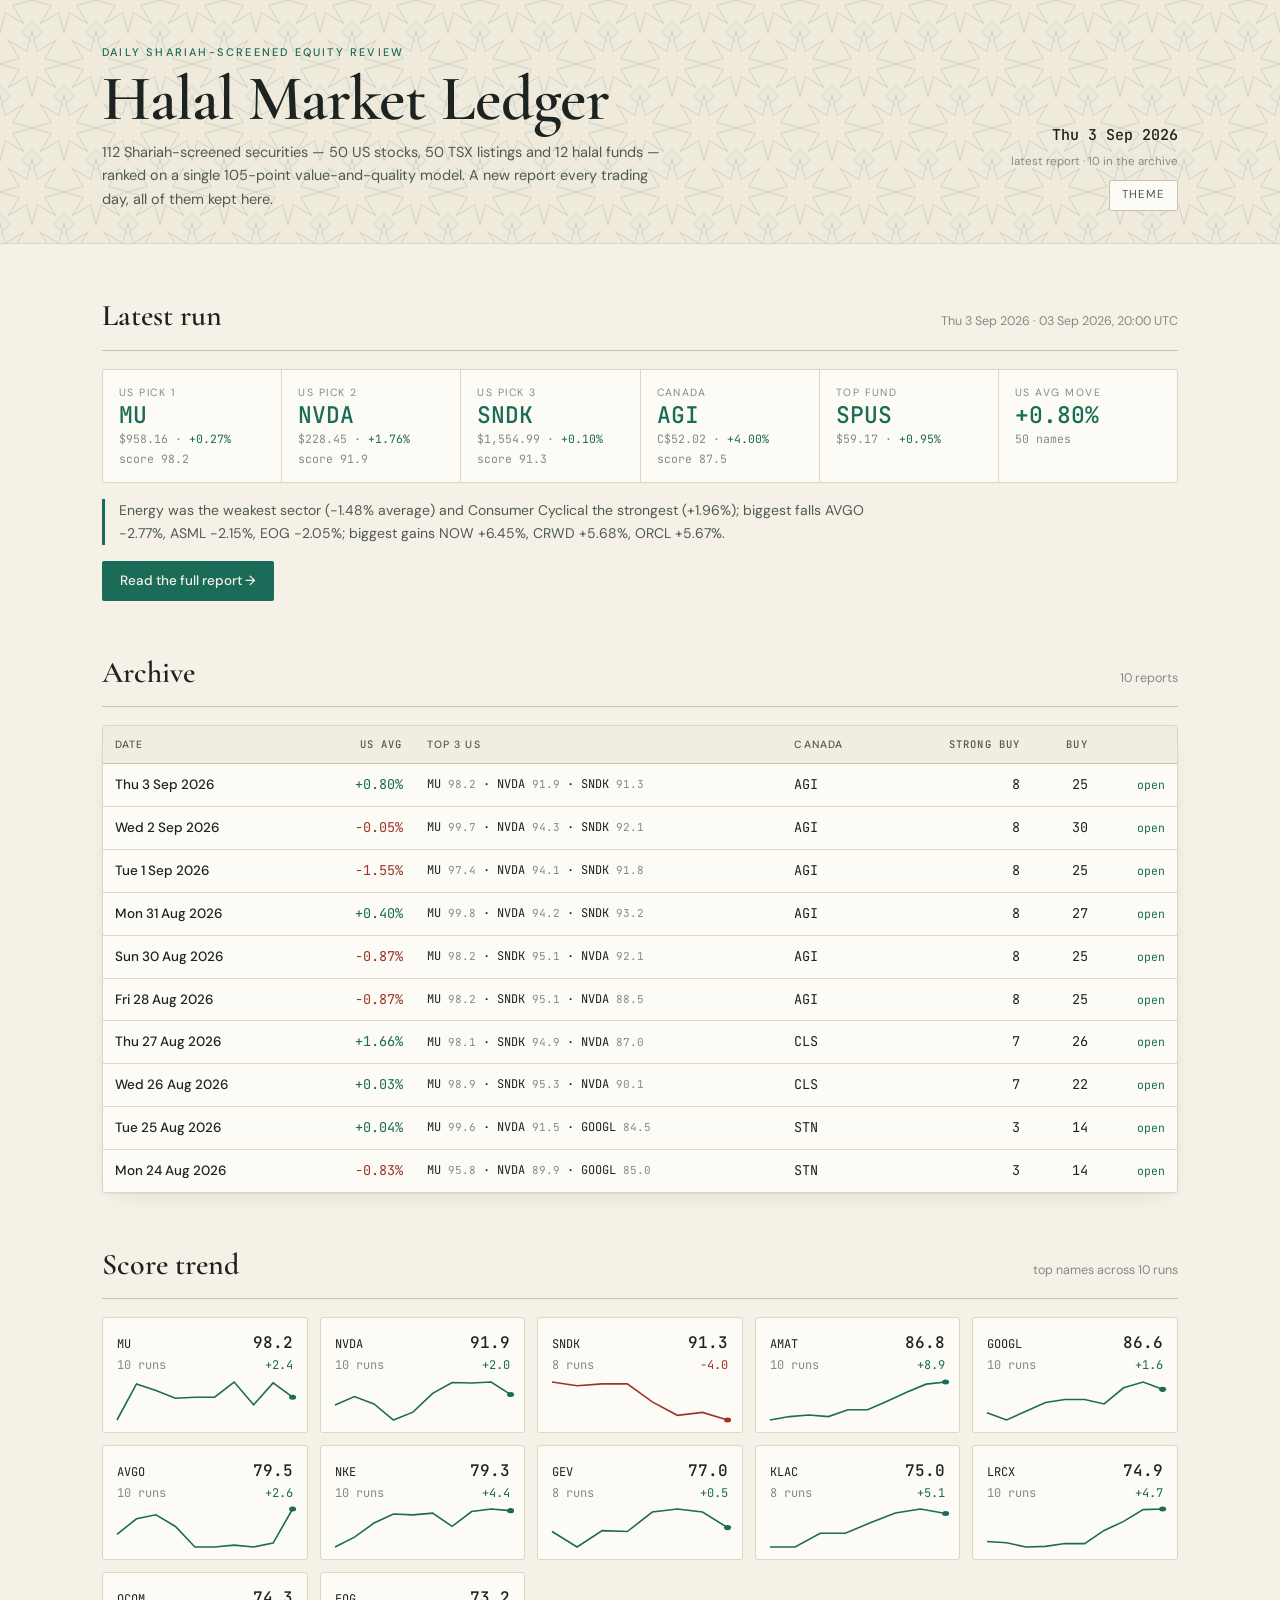
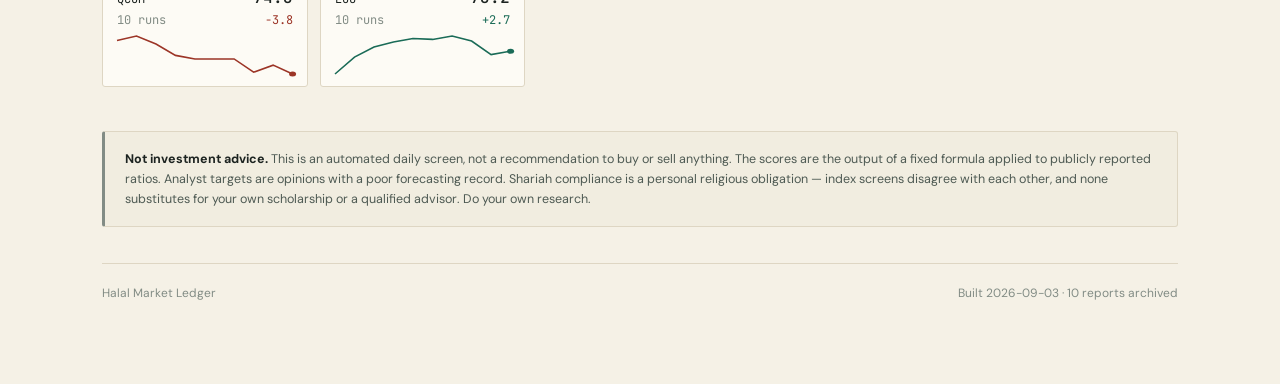
==== commit 5ae3773b: "report: 2026-09-03" ====
--- a/index.html
+++ b/index.html
@@ -34,21 +34,21 @@
 </script>
 </div></div></div>
 <div class="wrap">
-<section><div class="sec-head"><h2>Latest run</h2><span class="sec-note">Thu 3 Sep 2026 &middot; 03 Sep 2026, 18:58 UTC</span></div>
+<section><div class="sec-head"><h2>Latest run</h2><span class="sec-note">Thu 3 Sep 2026 &middot; 03 Sep 2026, 20:00 UTC</span></div>
 <div class="strip">
-<div class="sc"><span class="l">US pick 1</span><span class="v">MU</span><span class="m">$955.93 &middot; <span class="down">-0.02%</span></span><span class="m">score 98.0</span></div>
-<div class="sc"><span class="l">US pick 2</span><span class="v">NVDA</span><span class="m">$229.38 &middot; <span class="up">+2.21%</span></span><span class="m">score 91.8</span></div>
-<div class="sc"><span class="l">US pick 3</span><span class="v">SNDK</span><span class="m">$1,563.52 &middot; <span class="up">+0.65%</span></span><span class="m">score 91.3</span></div>
-<div class="sc"><span class="l">Canada</span><span class="v">AGI</span><span class="m">C$51.47 &middot; <span class="up">+2.90%</span></span><span class="m">score 87.7</span></div>
-<div class="sc"><span class="l">Top fund</span><span class="v">SPUS</span><span class="m">$59.23 &middot; <span class="up">+1.05%</span></span></div>
-<div class="sc"><span class="l">US avg move</span><span class="v"><span class="up">+0.87%</span></span><span class="m">50 names</span></div>
+<div class="sc"><span class="l">US pick 1</span><span class="v">MU</span><span class="m">$958.16 &middot; <span class="up">+0.27%</span></span><span class="m">score 98.2</span></div>
+<div class="sc"><span class="l">US pick 2</span><span class="v">NVDA</span><span class="m">$228.45 &middot; <span class="up">+1.76%</span></span><span class="m">score 91.9</span></div>
+<div class="sc"><span class="l">US pick 3</span><span class="v">SNDK</span><span class="m">$1,554.99 &middot; <span class="up">+0.10%</span></span><span class="m">score 91.3</span></div>
+<div class="sc"><span class="l">Canada</span><span class="v">AGI</span><span class="m">C$52.02 &middot; <span class="up">+4.00%</span></span><span class="m">score 87.5</span></div>
+<div class="sc"><span class="l">Top fund</span><span class="v">SPUS</span><span class="m">$59.17 &middot; <span class="up">+0.95%</span></span></div>
+<div class="sc"><span class="l">US avg move</span><span class="v"><span class="up">+0.80%</span></span><span class="m">50 names</span></div>
 </div>
-<p class="note">Energy was the weakest sector (-0.90% average) and Consumer Cyclical the strongest (+2.32%); biggest falls AVGO -2.73%, ASML -2.30%, ABT -1.68%; biggest gains NOW +6.89%, TSLA +6.80%, ORCL +6.57%.</p>
+<p class="note">Energy was the weakest sector (-1.48% average) and Consumer Cyclical the strongest (+1.96%); biggest falls AVGO -2.77%, ASML -2.15%, EOG -2.05%; biggest gains NOW +6.45%, CRWD +5.68%, ORCL +5.67%.</p>
 <p style="margin-top:16px"><a class="cta" href="reports/2026-09-03.html">Read the full report &rarr;</a></p>
 </section>
 <section><div class="sec-head"><h2>Archive</h2><span class="sec-note">10 reports</span></div>
 <div class="tw"><table><thead><tr><th>Date</th><th class="num">US avg</th><th>Top 3 US</th><th>Canada</th><th class="num">Strong Buy</th><th class="num">Buy</th><th></th></tr></thead><tbody>
-<tr><td class="nm"><a href="reports/2026-09-03.html">Thu 3 Sep 2026</a></td><td class="num"><span class="up">+0.87%</span></td><td class="picks">MU <span class="mut">98.0</span> &middot; NVDA <span class="mut">91.8</span> &middot; SNDK <span class="mut">91.3</span></td><td class="mono">AGI</td><td class="num">8</td><td class="num">27</td><td class="num"><a class="mini" href="reports/2026-09-03.html">open</a></td></tr>
+<tr><td class="nm"><a href="reports/2026-09-03.html">Thu 3 Sep 2026</a></td><td class="num"><span class="up">+0.80%</span></td><td class="picks">MU <span class="mut">98.2</span> &middot; NVDA <span class="mut">91.9</span> &middot; SNDK <span class="mut">91.3</span></td><td class="mono">AGI</td><td class="num">8</td><td class="num">25</td><td class="num"><a class="mini" href="reports/2026-09-03.html">open</a></td></tr>
 <tr><td class="nm"><a href="reports/2026-09-02.html">Wed 2 Sep 2026</a></td><td class="num"><span class="down">-0.05%</span></td><td class="picks">MU <span class="mut">99.7</span> &middot; NVDA <span class="mut">94.3</span> &middot; SNDK <span class="mut">92.1</span></td><td class="mono">AGI</td><td class="num">8</td><td class="num">30</td><td class="num"><a class="mini" href="reports/2026-09-02.html">open</a></td></tr>
 <tr><td class="nm"><a href="reports/2026-09-01.html">Tue 1 Sep 2026</a></td><td class="num"><span class="down">-1.55%</span></td><td class="picks">MU <span class="mut">97.4</span> &middot; NVDA <span class="mut">94.1</span> &middot; SNDK <span class="mut">91.8</span></td><td class="mono">AGI</td><td class="num">8</td><td class="num">25</td><td class="num"><a class="mini" href="reports/2026-09-01.html">open</a></td></tr>
 <tr><td class="nm"><a href="reports/2026-08-31.html">Mon 31 Aug 2026</a></td><td class="num"><span class="up">+0.40%</span></td><td class="picks">MU <span class="mut">99.8</span> &middot; NVDA <span class="mut">94.2</span> &middot; SNDK <span class="mut">93.2</span></td><td class="mono">AGI</td><td class="num">8</td><td class="num">27</td><td class="num"><a class="mini" href="reports/2026-08-31.html">open</a></td></tr>
@@ -64,7 +64,7 @@
 <div class="disc"><b>Not investment advice.</b> This is an automated daily screen, not a recommendation to buy or sell anything. The scores are the output of a fixed formula applied to publicly reported ratios. Analyst targets are opinions with a poor forecasting record. Shariah compliance is a personal religious obligation &mdash; index screens disagree with each other, and none substitutes for your own scholarship or a qualified advisor. Do your own research.</div>
 <footer><span>Halal Market Ledger</span><span>Built 2026-09-03 &middot; 10 reports archived</span></footer>
 </div>
-<script id="hist" type="application/json">[{"d": "2026-09-03", "us": [{"t": "MU", "p": 955.9348, "c": -0.01518729, "s": 98.0, "v": "Strong Buy"}, {"t": "NVDA", "p": 229.375, "c": 2.2124665, "s": 91.8, "v": "Strong Buy"}, {"t": "SNDK", "p": 1563.515, "c": 0.6514739, "s": 91.3, "v": "Strong Buy"}, {"t": "AMAT", "p": 435.66, "c": -0.63859594, "s": 86.8, "v": "Strong Buy"}, {"t": "GOOGL", "p": 342.695, "c": 1.6537174, "s": 86.7, "v": "Strong Buy"}, {"t": "AVGO", "p": 357.24, "c": -2.7311838, "s": 79.5, "v": "Buy"}, {"t": "NKE", "p": 38.725, "c": 1.268297, "s": 79.3, "v": "Buy"}, {"t": "GEV", "p": 943.03, "c": 2.2875705, "s": 77.0, "v": "Buy"}, {"t": "KLAC", "p": 171.98, "c": -0.16254428, "s": 75.1, "v": "Buy"}, {"t": "LRCX", "p": 290.69, "c": 0.82200164, "s": 74.9, "v": "Buy"}, {"t": "QCOM", "p": 169.86, "c": 0.48509663, "s": 74.2, "v": "Buy"}, {"t": "NEM", "p": 130.1199, "c": 4.179265, "s": 73.2, "v": "Hold"}, {"t": "EOG", "p": 147.33, "c": -1.0942568, "s": 72.9, "v": "Buy"}, {"t": "TXN", "p": 252.83, "c": -0.77294356, "s": 72.8, "v": "Buy"}, {"t": "ISRG", "p": 370.68, "c": -0.322688, "s": 72.1, "v": "Buy"}, {"t": "ORCL", "p": 155.32, "c": 6.566043, "s": 71.8, "v": "Wait"}, {"t": "ASML", "p": 1643.65, "c": -2.2974513, "s": 70.9, "v": "Buy"}, {"t": "TJX", "p": 131.605, "c": 0.22465782, "s": 69.4, "v": "Buy"}, {"t": "CDNS", "p": 303.69, "c": -0.9717321, "s": 68.8, "v": "Buy"}, {"t": "MSFT", "p": 512.3, "c": 3.1158125, "s": 67.2, "v": "Buy"}, {"t": "SYK", "p": 309.17, "c": -0.95294726, "s": 66.9, "v": "Buy"}, {"t": "CSCO", "p": 108.82, "c": -0.58014905, "s": 65.1, "v": "Buy"}, {"t": "ANET", "p": 191.12, "c": 2.6974685, "s": 64.2, "v": "Hold"}, {"t": "ADI", "p": 354.83, "c": -0.24739392, "s": 63.9, "v": "Hold"}, {"t": "AMD", "p": 457.3, "c": 0.052507382, "s": 63.6, "v": "Hold"}, {"t": "VRTX", "p": 557.12, "c": 0.06645624, "s": 63.6, "v": "Hold"}, {"t": "REGN", "p": 841.75, "c": -1.2065337, "s": 62.9, "v": "Hold"}, {"t": "COP", "p": 135.94, "c": -0.9183634, "s": 62.6, "v": "Hold"}, {"t": "ADBE", "p": 286.085, "c": 2.2498956, "s": 61.6, "v": "Hold"}, {"t": "CTAS", "p": 201.02, "c": 1.4791297, "s": 60.6, "v": "Hold"}, {"t": "PG", "p": 147.35, "c": -0.19641918, "s": 58.6, "v": "Hold"}, {"t": "FTNT", "p": 156.275, "c": 1.1226871, "s": 57.4, "v": "Hold"}, {"t": "XOM", "p": 163.035, "c": -0.67922974, "s": 56.9, "v": "Hold"}, {"t": "HD", "p": 319.3, "c": 0.98677814, "s": 56.4, "v": "Wait"}, {"t": "LLY", "p": 1159.655, "c": -0.036629092, "s": 55.9, "v": "Hold"}, {"t": "LIN", "p": 482.7, "c": -0.648347, "s": 54.3, "v": "Hold"}, {"t": "JNJ", "p": 278.71, "c": 1.2717562, "s": 53.6, "v": "Hold"}, {"t": "AAPL", "p": 326.9, "c": 0.5969973, "s": 53.4, "v": "Hold"}, {"t": "ITW", "p": 271.57, "c": 0.92162883, "s": 52.2, "v": "Wait"}, {"t": "EMR", "p": 150.14, "c": 0.7786305, "s": 52.0, "v": "Hold"}, {"t": "ABT", "p": 108.61, "c": -1.6837156, "s": 51.4, "v": "Hold"}, {"t": "TMO", "p": 615.0, "c": 1.0615609, "s": 50.8, "v": "Hold"}, {"t": "DHR", "p": 210.2325, "c": 0.15363465, "s": 50.7, "v": "Hold"}, {"t": "CRM", "p": 266.34, "c": 3.6624777, "s": 50.4, "v": "Hold"}, {"t": "TSLA", "p": 381.25, "c": 6.7953224, "s": 42.9, "v": "Wait"}, {"t": "CRWD", "p": 213.37, "c": 4.8913565, "s": 41.1, "v": "Wait"}, {"t": "PANW", "p": 329.17, "c": 0.21005918, "s": 38.3, "v": "Wait"}, {"t": "NOW", "p": 146.14, "c": 6.8899927, "s": 36.8, "v": "Wait"}, {"t": "ABBV", "p": 261.2, "c": -0.19868141, "s": 33.7, "v": "Skip"}, {"t": "MRK", "p": 152.13, "c": 0.32313737, "s": 29.4, "v": "Skip"}]}, {"d": "2026-09-02", "us": [{"t": "MU", "p": 955.34, "c": 2.354462, "s": 99.7, "v": "Strong Buy"}, {"t": "NVDA", "p": 224.19, "c": 3.1043046, "s": 94.3, "v": "Strong Buy"}, {"t": "SNDK", "p": 1555.41, "c": 1.2063506, "s": 92.1, "v": "Strong Buy"}, {"t": "GOOGL", "p": 337.175, "c": 0.64324486, "s": 87.1, "v": "Strong Buy"}, {"t": "AMAT", "p": 437.94, "c": -0.8849165, "s": 86.3, "v": "Strong Buy"}, {"t": "NKE", "p": 38.245, "c": 0.32791185, "s": 79.5, "v": "Buy"}, {"t": "GEV", "p": 922.69, "c": 2.6888332, "s": 79.0, "v": "Buy"}, {"t": "AVGO", "p": 367.22, "c": -0.6708452, "s": 76.0, "v": "Buy"}, {"t": "KLAC", "p": 172.22, "c": 0.77238584, "s": 75.7, "v": "Buy"}, {"t": "QCOM", "p": 169.92, "c": 1.986674, "s": 75.3, "v": "Buy"}, {"t": "LRCX", "p": 287.92, "c": -0.7856646, "s": 74.8, "v": "Buy"}, {"t": "NEM", "p": 125.09, "c": 1.9978836, "s": 74.6, "v": "Buy"}, {"t": "TXN", "p": 254.7, "c": 0.5369024, "s": 72.9, "v": "Buy"}, {"t": "EOG", "p": 148.69, "c": 0.21570075, "s": 72.8, "v": "Buy"}, {"t": "ISRG", "p": 372.05, "c": 0.7582905, "s": 72.5, "v": "Buy"}, {"t": "ORCL", "p": 145.77, "c": 3.1630242, "s": 72.2, "v": "Wait"}, {"t": "ASML", "p": 1681.5, "c": 0.98249906, "s": 70.3, "v": "Buy"}, {"t": "TJX", "p": 131.51, "c": -1.2756035, "s": 69.0, "v": "Buy"}, {"t": "CDNS", "p": 306.5, "c": -2.0891926, "s": 67.8, "v": "Buy"}, {"t": "MSFT", "p": 496.67, "c": -0.86636335, "s": 67.2, "v": "Buy"}, {"t": "SYK", "p": 312.465, "c": -1.5548197, "s": 66.0, "v": "Buy"}, {"t": "REGN", "p": 852.7, "c": 3.5056207, "s": 65.3, "v": "Hold"}, {"t": "VRTX", "p": 556.95, "c": 1.6886958, "s": 64.9, "v": "Hold"}, {"t": "CSCO", "p": 109.425, "c": -0.28705046, "s": 64.8, "v": "Hold"}, {"t": "ANET", "p": 185.575, "c": -1.954981, "s": 64.0, "v": "Hold"}, {"t": "ADI", "p": 355.67, "c": 0.32720402, "s": 64.0, "v": "Hold"}, {"t": "AMD", "p": 456.62, "c": -0.6505495, "s": 63.5, "v": "Hold"}, {"t": "COP", "p": 137.14, "c": 0.67185056, "s": 62.8, "v": "Hold"}, {"t": "CTAS", "p": 198.06, "c": -1.2612786, "s": 60.2, "v": "Hold"}, {"t": "ADBE", "p": 279.95, "c": -2.1427484, "s": 59.5, "v": "Hold"}, {"t": "PG", "p": 147.73, "c": 1.039593, "s": 59.3, "v": "Hold"}, {"t": "XOM", "p": 164.16, "c": -0.23700966, "s": 56.6, "v": "Hold"}, {"t": "LLY", "p": 1159.7, "c": -0.012501684, "s": 55.9, "v": "Hold"}, {"t": "HD", "p": 318.475, "c": -0.40653205, "s": 55.7, "v": "Wait"}, {"t": "FTNT", "p": 154.56, "c": -4.5041757, "s": 55.6, "v": "Hold"}, {"t": "JNJ", "p": 275.46, "c": 1.5745378, "s": 53.9, "v": "Hold"}, {"t": "LIN", "p": 487.52, "c": 0.15613018, "s": 53.9, "v": "Hold"}, {"t": "AAPL", "p": 324.95, "c": -0.055360217, "s": 53.0, "v": "Hold"}, {"t": "EMR", "p": 149.07, "c": 0.9991132, "s": 52.6, "v": "Hold"}, {"t": "ITW", "p": 268.92, "c": -0.35571048, "s": 52.1, "v": "Wait"}, {"t": "DHR", "p": 210.32, "c": 1.6285751, "s": 51.8, "v": "Hold"}, {"t": "ABT", "p": 110.58, "c": 1.5147356, "s": 51.7, "v": "Hold"}, {"t": "TMO", "p": 608.79, "c": 1.3805126, "s": 51.7, "v": "Hold"}, {"t": "CRM", "p": 256.89, "c": -0.46880722, "s": 50.4, "v": "Hold"}, {"t": "TSLA", "p": 356.88, "c": 0.21624045, "s": 44.1, "v": "Wait"}, {"t": "CRWD", "p": 203.5376, "c": -5.365699, "s": 39.5, "v": "Wait"}, {"t": "PANW", "p": 328.66, "c": -9.23251, "s": 38.1, "v": "Wait"}, {"t": "NOW", "p": 136.62, "c": -4.394681, "s": 35.0, "v": "Skip"}, {"t": "ABBV", "p": 261.19, "c": 0.46156093, "s": 34.1, "v": "Skip"}, {"t": "MRK", "p": 151.595, "c": 1.1577476, "s": 30.0, "v": "Skip"}]}, {"d": "2026-09-01", "us": [{"t": "MU", "p": 933.44, "c": -2.6378624, "s": 97.4, "v": "Strong Buy"}, {"t": "NVDA", "p": 217.44, "c": -1.387754, "s": 94.1, "v": "Strong Buy"}, {"t": "SNDK", "p": 1536.87, "c": -1.9039992, "s": 91.8, "v": "Strong Buy"}, {"t": "GOOGL", "p": 335.02, "c": -1.2759738, "s": 86.7, "v": "Strong Buy"}, {"t": "AMAT", "p": 441.85, "c": -3.6082828, "s": 84.4, "v": "Strong Buy"}, {"t": "GEV", "p": 898.49, "c": -0.004456063, "s": 79.4, "v": "Buy"}, {"t": "NKE", "p": 38.15, "c": -1.293661, "s": 79.2, "v": "Buy"}, {"t": "AVGO", "p": 369.68, "c": -0.17821561, "s": 75.6, "v": "Buy"}, {"t": "KLAC", "p": 170.89, "c": -2.5990298, "s": 75.1, "v": "Buy"}, {"t": "QCOM", "p": 166.61, "c": -2.2700582, "s": 74.5, "v": "Buy"}, {"t": "EOG", "p": 148.28, "c": 2.2901235, "s": 74.4, "v": "Buy"}, {"t": "NEM", "p": 122.66, "c": -2.6971235, "s": 73.5, "v": "Buy"}, {"t": "LRCX", "p": 290.2, "c": -3.7447274, "s": 73.1, "v": "Buy"}, {"t": "ISRG", "p": 369.25, "c": -2.0193138, "s": 72.0, "v": "Buy"}, {"t": "TXN", "p": 253.34, "c": -2.9013865, "s": 71.9, "v": "Buy"}, {"t": "ASML", "p": 1665.14, "c": -1.8201541, "s": 69.9, "v": "Buy"}, {"t": "ORCL", "p": 141.261, "c": -5.3249297, "s": 68.7, "v": "Wait"}, {"t": "TJX", "p": 133.23, "c": -0.50780964, "s": 68.4, "v": "Buy"}, {"t": "REGN", "p": 823.82, "c": 3.096059, "s": 66.5, "v": "Hold"}, {"t": "MSFT", "p": 501.02, "c": -1.2359833, "s": 66.3, "v": "Buy"}, {"t": "SYK", "p": 317.44, "c": -1.9641709, "s": 64.7, "v": "Hold"}, {"t": "COP", "p": 136.25, "c": 2.8379457, "s": 64.6, "v": "Hold"}, {"t": "VRTX", "p": 547.65, "c": 0.574819, "s": 64.5, "v": "Hold"}, {"t": "CSCO", "p": 109.74, "c": -0.67879444, "s": 64.5, "v": "Hold"}, {"t": "CDNS", "p": 313.04, "c": -7.597848, "s": 64.4, "v": "Hold"}, {"t": "ADI", "p": 354.52, "c": -1.8058995, "s": 63.6, "v": "Hold"}, {"t": "AMD", "p": 459.61, "c": -2.3602176, "s": 62.6, "v": "Hold"}, {"t": "ANET", "p": 189.17, "c": -3.3318024, "s": 62.1, "v": "Hold"}, {"t": "PG", "p": 146.21, "c": 0.7338771, "s": 59.8, "v": "Hold"}, {"t": "CTAS", "p": 200.59, "c": -0.59467614, "s": 59.5, "v": "Hold"}, {"t": "ADBE", "p": 286.08, "c": -2.2917523, "s": 59.3, "v": "Hold"}, {"t": "XOM", "p": 164.56, "c": 2.2553618, "s": 58.1, "v": "Hold"}, {"t": "LLY", "p": 1159.9312, "c": 0.26194784, "s": 56.1, "v": "Hold"}, {"t": "AAPL", "p": 325.13, "c": 2.6132236, "s": 54.9, "v": "Hold"}, {"t": "HD", "p": 319.78, "c": -2.4402893, "s": 54.8, "v": "Wait"}, {"t": "JNJ", "p": 271.38, "c": 2.0424254, "s": 54.6, "v": "Hold"}, {"t": "LIN", "p": 486.76, "c": -0.52696884, "s": 53.7, "v": "Hold"}, {"t": "FTNT", "p": 161.85, "c": -5.3121085, "s": 52.5, "v": "Hold"}, {"t": "EMR", "p": 147.645, "c": -3.1454985, "s": 51.5, "v": "Hold"}, {"t": "ITW", "p": 269.95, "c": -1.9686123, "s": 51.5, "v": "Wait"}, {"t": "ABT", "p": 108.96, "c": -1.2776401, "s": 51.3, "v": "Hold"}, {"t": "TMO", "p": 600.36, "c": -2.712687, "s": 50.6, "v": "Hold"}, {"t": "DHR", "p": 206.985, "c": -3.0787587, "s": 50.4, "v": "Hold"}, {"t": "CRM", "p": 258.16, "c": 0.2407374, "s": 48.9, "v": "Hold"}, {"t": "TSLA", "p": 356.09, "c": -3.2232683, "s": 43.0, "v": "Wait"}, {"t": "CRWD", "p": 215.07, "c": -6.896101, "s": 35.3, "v": "Skip"}, {"t": "ABBV", "p": 260.01, "c": 1.4000453, "s": 35.1, "v": "Skip"}, {"t": "NOW", "p": 142.8939, "c": -3.4435432, "s": 33.3, "v": "Skip"}, {"t": "MRK", "p": 149.94, "c": 1.4753709, "s": 30.3, "v": "Skip"}, {"t": "PANW", "p": 362.09, "c": -5.244291, "s": 30.1, "v": "Skip"}]}, {"d": "2026-08-31", "us": [{"t": "MU", "p": 958.73, "c": 2.7731917, "s": 99.8, "v": "Strong Buy"}, {"t": "NVDA", "p": 220.78, "c": 1.4847142, "s": 94.2, "v": "Strong Buy"}, {"t": "SNDK", "p": 1566.7, "c": 5.5031023, "s": 93.2, "v": "Strong Buy"}, {"t": "GOOGL", "p": 339.35, "c": -2.0889208, "s": 85.6, "v": "Strong Buy"}, {"t": "AMAT", "p": 458.39, "c": -0.7104639, "s": 82.3, "v": "Strong Buy"}, {"t": "GEV", "p": 898.53, "c": -1.46941, "s": 79.0, "v": "Buy"}, {"t": "NKE", "p": 39.06, "c": -1.36363, "s": 77.4, "v": "Buy"}, {"t": "QCOM", "p": 170.48, "c": 3.8309236, "s": 76.0, "v": "Buy"}, {"t": "AVGO", "p": 370.34, "c": 0.42029008, "s": 75.8, "v": "Buy"}, {"t": "EOG", "p": 144.96, "c": 1.12313, "s": 75.0, "v": "Buy"}, {"t": "KLAC", "p": 175.45, "c": -0.051268283, "s": 73.6, "v": "Buy"}, {"t": "NEM", "p": 126.06, "c": -1.50024, "s": 72.3, "v": "Buy"}, {"t": "LRCX", "p": 301.49, "c": -0.13580777, "s": 71.8, "v": "Buy"}, {"t": "ISRG", "p": 376.86, "c": 1.1433116, "s": 71.8, "v": "Buy"}, {"t": "TXN", "p": 260.91, "c": 0.8776635, "s": 71.2, "v": "Buy"}, {"t": "ORCL", "p": 149.12, "c": -1.14684, "s": 69.5, "v": "Wait"}, {"t": "ASML", "p": 1696.01, "c": -0.008844945, "s": 69.3, "v": "Buy"}, {"t": "TJX", "p": 133.91, "c": -0.895494, "s": 67.9, "v": "Buy"}, {"t": "REGN", "p": 799.08, "c": 0.61572355, "s": 66.8, "v": "Buy"}, {"t": "COP", "p": 132.49, "c": 1.64173, "s": 65.7, "v": "Buy"}, {"t": "MSFT", "p": 507.29, "c": -1.2151228, "s": 65.4, "v": "Buy"}, {"t": "VRTX", "p": 544.52, "c": 0.5224422, "s": 64.8, "v": "Hold"}, {"t": "CSCO", "p": 110.49, "c": 0.5094129, "s": 64.6, "v": "Hold"}, {"t": "SYK", "p": 323.8, "c": -2.08353, "s": 63.3, "v": "Hold"}, {"t": "AMD", "p": 470.72, "c": 1.1040025, "s": 62.4, "v": "Hold"}, {"t": "ADI", "p": 362.14, "c": 0.099512376, "s": 62.4, "v": "Hold"}, {"t": "CDNS", "p": 338.78, "c": -0.4729915, "s": 61.2, "v": "Hold"}, {"t": "ANET", "p": 195.69, "c": 0.158664, "s": 61.0, "v": "Hold"}, {"t": "PG", "p": 145.12, "c": 0.931977, "s": 60.4, "v": "Hold"}, {"t": "ADBE", "p": 292.79, "c": 0.43565434, "s": 60.2, "v": "Hold"}, {"t": "XOM", "p": 160.95, "c": 2.70563, "s": 59.8, "v": "Hold"}, {"t": "CTAS", "p": 201.79, "c": -1.1705356, "s": 58.9, "v": "Hold"}, {"t": "FTNT", "p": 170.93, "c": 2.969875, "s": 56.0, "v": "Hold"}, {"t": "LLY", "p": 1156.73, "c": -1.52221, "s": 55.7, "v": "Hold"}, {"t": "AAPL", "p": 316.85, "c": -0.8914626, "s": 54.4, "v": "Hold"}, {"t": "JNJ", "p": 265.85, "c": -0.817043, "s": 54.2, "v": "Hold"}, {"t": "HD", "p": 327.83, "c": -0.714745, "s": 53.6, "v": "Wait"}, {"t": "LIN", "p": 489.58, "c": 0.014295276, "s": 53.5, "v": "Hold"}, {"t": "ABT", "p": 110.36, "c": -1.87606, "s": 50.2, "v": "Hold"}, {"t": "ITW", "p": 275.37, "c": -1.68869, "s": 50.1, "v": "Wait"}, {"t": "EMR", "p": 152.44, "c": -1.76569, "s": 49.9, "v": "Hold"}, {"t": "TMO", "p": 617.1, "c": -0.816487, "s": 49.5, "v": "Hold"}, {"t": "CRM", "p": 257.54, "c": 0.601566, "s": 49.4, "v": "Hold"}, {"t": "DHR", "p": 213.56, "c": -1.16167, "s": 49.1, "v": "Hold"}, {"t": "TSLA", "p": 367.95, "c": 5.5053797, "s": 44.8, "v": "Wait"}, {"t": "CRWD", "p": 231.0, "c": 5.7692337, "s": 37.0, "v": "Wait"}, {"t": "NOW", "p": 147.99, "c": 2.2666, "s": 35.9, "v": "Skip"}, {"t": "ABBV", "p": 256.42, "c": 0.367942, "s": 35.2, "v": "Skip"}, {"t": "PANW", "p": 382.13, "c": 2.836462, "s": 33.5, "v": "Skip"}, {"t": "MRK", "p": 147.76, "c": -0.397716, "s": 29.4, "v": "Skip"}]}, {"d": "2026-08-30", "us": [{"t": "MU", "p": 932.86, "c": -0.27047855, "s": 98.2, "v": "Strong Buy"}, {"t": "SNDK", "p": 1484.98, "c": 0.002022243, "s": 95.1, "v": "Strong Buy"}, {"t": "NVDA", "p": 217.55, "c": -4.5749598, "s": 92.1, "v": "Strong Buy"}, {"t": "GOOGL", "p": 346.59, "c": 1.743726, "s": 85.9, "v": "Strong Buy"}, {"t": "AMAT", "p": 461.67, "c": -4.2893214, "s": 80.3, "v": "Strong Buy"}, {"t": "NKE", "p": 39.6, "c": 3.01769, "s": 79.0, "v": "Buy"}, {"t": "GEV", "p": 911.93, "c": -4.39282, "s": 76.5, "v": "Buy"}, {"t": "QCOM", "p": 164.19, "c": -0.35805094, "s": 76.0, "v": "Buy"}, {"t": "AVGO", "p": 368.79, "c": -0.74016255, "s": 75.6, "v": "Buy"}, {"t": "EOG", "p": 143.35, "c": -0.795844, "s": 74.6, "v": "Buy"}, {"t": "ISRG", "p": 372.6, "c": 1.5065242, "s": 73.0, "v": "Buy"}, {"t": "KLAC", "p": 175.54, "c": -4.47843, "s": 72.0, "v": "Buy"}, {"t": "NEM", "p": 127.98, "c": -3.25799, "s": 70.4, "v": "Buy"}, {"t": "TXN", "p": 258.64, "c": -2.9639053, "s": 69.9, "v": "Buy"}, {"t": "LRCX", "p": 301.9, "c": -5.2357316, "s": 69.9, "v": "Buy"}, {"t": "ORCL", "p": 150.85, "c": -0.717386, "s": 69.5, "v": "Wait"}, {"t": "ASML", "p": 1696.16, "c": -2.2391787, "s": 68.4, "v": "Buy"}, {"t": "TJX", "p": 135.12, "c": 0.670536, "s": 67.9, "v": "Buy"}, {"t": "REGN", "p": 794.19, "c": -1.6738706, "s": 66.2, "v": "Buy"}, {"t": "MSFT", "p": 513.53, "c": 1.6770349, "s": 66.0, "v": "Buy"}, {"t": "COP", "p": 130.35, "c": 0.640829, "s": 66.0, "v": "Buy"}, {"t": "VRTX", "p": 541.69, "c": -1.0702193, "s": 64.5, "v": "Hold"}, {"t": "SYK", "p": 330.69, "c": 2.6605, "s": 64.2, "v": "Hold"}, {"t": "CSCO", "p": 109.93, "c": -1.9794928, "s": 64.1, "v": "Hold"}, {"t": "AMD", "p": 465.58, "c": -2.326563, "s": 61.6, "v": "Hold"}, {"t": "ADI", "p": 361.78, "c": -3.4016852, "s": 61.2, "v": "Hold"}, {"t": "PG", "p": 143.78, "c": 0.447114, "s": 60.7, "v": "Hold"}, {"t": "ADBE", "p": 291.52, "c": 0.81964207, "s": 60.5, "v": "Hold"}, {"t": "CDNS", "p": 340.39, "c": -2.0601277, "s": 60.4, "v": "Hold"}, {"t": "ANET", "p": 195.38, "c": -2.83952, "s": 60.1, "v": "Hold"}, {"t": "XOM", "p": 156.71, "c": 0.172593, "s": 59.9, "v": "Hold"}, {"t": "CTAS", "p": 204.18, "c": 0.01469448, "s": 58.4, "v": "Hold"}, {"t": "AAPL", "p": 319.7, "c": 1.627575, "s": 55.3, "v": "Hold"}, {"t": "LLY", "p": 1174.61, "c": -0.126689, "s": 54.9, "v": "Hold"}, {"t": "JNJ", "p": 268.04, "c": 0.854129, "s": 54.5, "v": "Hold"}, {"t": "LIN", "p": 489.51, "c": 0.85711414, "s": 54.1, "v": "Hold"}, {"t": "HD", "p": 330.19, "c": 0.480818, "s": 53.6, "v": "Wait"}, {"t": "FTNT", "p": 166.0, "c": -3.9240646, "s": 52.7, "v": "Hold"}, {"t": "CRM", "p": 256.0, "c": 1.56715, "s": 50.5, "v": "Hold"}, {"t": "ABT", "p": 112.47, "c": 0.788606, "s": 50.0, "v": "Hold"}, {"t": "ITW", "p": 280.1, "c": -0.557392, "s": 49.2, "v": "Wait"}, {"t": "DHR", "p": 216.07, "c": 0.18083, "s": 48.7, "v": "Hold"}, {"t": "TMO", "p": 622.18, "c": -1.35088, "s": 48.7, "v": "Hold"}, {"t": "EMR", "p": 155.18, "c": -1.60422, "s": 48.7, "v": "Hold"}, {"t": "TSLA", "p": 348.75, "c": -1.7079556, "s": 44.9, "v": "Wait"}, {"t": "NOW", "p": 144.71, "c": 4.5366, "s": 37.0, "v": "Wait"}, {"t": "CRWD", "p": 218.4, "c": -4.1937237, "s": 35.1, "v": "Skip"}, {"t": "ABBV", "p": 255.48, "c": -1.03428, "s": 34.8, "v": "Skip"}, {"t": "PANW", "p": 371.59, "c": -2.9411023, "s": 30.6, "v": "Skip"}, {"t": "MRK", "p": 148.35, "c": -0.795765, "s": 29.1, "v": "Skip"}]}, {"d": "2026-08-28", "us": [{"t": "MU", "p": 932.86, "c": -0.27047855, "s": 98.2, "v": "Strong Buy"}, {"t": "SNDK", "p": 1484.98, "c": 0.002022243, "s": 95.1, "v": "Strong Buy"}, {"t": "NVDA", "p": 217.55, "c": -4.5749598, "s": 88.5, "v": "Strong Buy"}, {"t": "GOOGL", "p": 346.59, "c": 1.743726, "s": 85.9, "v": "Strong Buy"}, {"t": "AMAT", "p": 461.67, "c": -4.2893214, "s": 80.3, "v": "Strong Buy"}, {"t": "NKE", "p": 39.6, "c": 3.01769, "s": 78.8, "v": "Buy"}, {"t": "GEV", "p": 911.93, "c": -4.39282, "s": 76.6, "v": "Buy"}, {"t": "QCOM", "p": 164.19, "c": -0.35805094, "s": 76.0, "v": "Buy"}, {"t": "AVGO", "p": 368.79, "c": -0.74016255, "s": 75.6, "v": "Buy"}, {"t": "EOG", "p": 143.35, "c": -0.795844, "s": 74.7, "v": "Buy"}, {"t": "ISRG", "p": 372.6, "c": 1.5065242, "s": 73.0, "v": "Buy"}, {"t": "KLAC", "p": 175.54, "c": -4.47843, "s": 72.0, "v": "Buy"}, {"t": "NEM", "p": 127.98, "c": -3.25799, "s": 70.6, "v": "Buy"}, {"t": "TXN", "p": 258.64, "c": -2.9639053, "s": 70.3, "v": "Buy"}, {"t": "LRCX", "p": 301.9, "c": -5.2357316, "s": 69.9, "v": "Buy"}, {"t": "ORCL", "p": 150.85, "c": -0.717386, "s": 69.5, "v": "Wait"}, {"t": "ASML", "p": 1696.16, "c": -2.2391787, "s": 68.4, "v": "Buy"}, {"t": "TJX", "p": 135.12, "c": 0.670536, "s": 67.9, "v": "Buy"}, {"t": "REGN", "p": 794.19, "c": -1.6738706, "s": 66.3, "v": "Buy"}, {"t": "MSFT", "p": 513.53, "c": 1.6770349, "s": 66.0, "v": "Buy"}, {"t": "COP", "p": 130.35, "c": 0.640829, "s": 66.0, "v": "Buy"}, {"t": "VRTX", "p": 541.69, "c": -1.0702193, "s": 64.5, "v": "Hold"}, {"t": "SYK", "p": 330.69, "c": 2.6605, "s": 64.2, "v": "Hold"}, {"t": "CSCO", "p": 109.93, "c": -1.9794928, "s": 64.1, "v": "Hold"}, {"t": "AMD", "p": 465.58, "c": -2.326563, "s": 61.7, "v": "Hold"}, {"t": "ADI", "p": 361.78, "c": -3.4016852, "s": 61.2, "v": "Hold"}, {"t": "PG", "p": 143.78, "c": 0.447114, "s": 60.7, "v": "Hold"}, {"t": "ADBE", "p": 291.52, "c": 0.81964207, "s": 60.5, "v": "Hold"}, {"t": "CDNS", "p": 340.39, "c": -2.0601277, "s": 60.5, "v": "Hold"}, {"t": "ANET", "p": 195.38, "c": -2.83952, "s": 60.1, "v": "Hold"}, {"t": "XOM", "p": 156.71, "c": 0.172593, "s": 59.8, "v": "Hold"}, {"t": "CTAS", "p": 204.18, "c": 0.01469448, "s": 58.5, "v": "Hold"}, {"t": "AAPL", "p": 319.7, "c": 1.627575, "s": 55.2, "v": "Hold"}, {"t": "LLY", "p": 1174.61, "c": -0.126689, "s": 55.0, "v": "Hold"}, {"t": "JNJ", "p": 268.04, "c": 0.854129, "s": 54.5, "v": "Hold"}, {"t": "LIN", "p": 489.51, "c": 0.85711414, "s": 54.1, "v": "Hold"}, {"t": "HD", "p": 330.19, "c": 0.480818, "s": 53.6, "v": "Wait"}, {"t": "FTNT", "p": 166.0, "c": -3.9240646, "s": 52.7, "v": "Hold"}, {"t": "ABT", "p": 112.47, "c": 0.788606, "s": 50.0, "v": "Hold"}, {"t": "ITW", "p": 280.1, "c": -0.557392, "s": 49.2, "v": "Wait"}, {"t": "CRM", "p": 256.0, "c": 1.56715, "s": 49.1, "v": "Hold"}, {"t": "TMO", "p": 622.18, "c": -1.35088, "s": 48.9, "v": "Hold"}, {"t": "DHR", "p": 216.07, "c": 0.18083, "s": 48.7, "v": "Hold"}, {"t": "EMR", "p": 155.18, "c": -1.60422, "s": 48.6, "v": "Hold"}, {"t": "TSLA", "p": 348.75, "c": -1.7079556, "s": 44.9, "v": "Wait"}, {"t": "NOW", "p": 144.71, "c": 4.5366, "s": 37.0, "v": "Wait"}, {"t": "ABBV", "p": 255.48, "c": -1.03428, "s": 34.9, "v": "Skip"}, {"t": "CRWD", "p": 218.4, "c": -4.1937237, "s": 32.9, "v": "Skip"}, {"t": "PANW", "p": 371.59, "c": -2.9411023, "s": 30.6, "v": "Skip"}, {"t": "MRK", "p": 148.35, "c": -0.795765, "s": 29.1, "v": "Skip"}]}, {"d": "2026-08-27", "us": [{"t": "MU", "p": 935.39, "c": -0.32075977, "s": 98.1, "v": "Strong Buy"}, {"t": "SNDK", "p": 1484.95, "c": -0.9617402, "s": 94.9, "v": "Strong Buy"}, {"t": "NVDA", "p": 227.98, "c": 8.737953, "s": 87.0, "v": "Strong Buy"}, {"t": "GOOGL", "p": 340.65, "c": -0.3947386, "s": 85.7, "v": "Strong Buy"}, {"t": "NKE", "p": 38.44, "c": -0.388706, "s": 78.9, "v": "Buy"}, {"t": "AMAT", "p": 482.36, "c": 0.5419326, "s": 78.7, "v": "Buy"}, {"t": "AVGO", "p": 371.54, "c": 4.4855065, "s": 77.7, "v": "Buy"}, {"t": "QCOM", "p": 164.78, "c": 0.6474453, "s": 76.4, "v": "Buy"}, {"t": "GEV", "p": 953.83, "c": 0.0776412, "s": 74.5, "v": "Buy"}, {"t": "EOG", "p": 144.5, "c": -0.234739, "s": 74.3, "v": "Buy"}, {"t": "ISRG", "p": 367.07, "c": -0.90438044, "s": 72.8, "v": "Buy"}, {"t": "ORCL", "p": 151.94, "c": 2.06221, "s": 71.2, "v": "Wait"}, {"t": "TXN", "p": 266.54, "c": 1.822218, "s": 70.3, "v": "Buy"}, {"t": "NEM", "p": 132.29, "c": 0.524306, "s": 70.1, "v": "Hold"}, {"t": "KLAC", "p": 183.77, "c": -0.03263752, "s": 69.9, "v": "Buy"}, {"t": "LRCX", "p": 318.58, "c": 1.8217789, "s": 69.5, "v": "Buy"}, {"t": "ASML", "p": 1735.01, "c": -0.608946, "s": 67.7, "v": "Buy"}, {"t": "TJX", "p": 134.22, "c": -1.90748, "s": 67.4, "v": "Buy"}, {"t": "MSFT", "p": 505.06, "c": 1.7507106, "s": 67.3, "v": "Buy"}, {"t": "COP", "p": 129.52, "c": -0.834543, "s": 65.7, "v": "Buy"}, {"t": "REGN", "p": 807.71, "c": -0.8689302, "s": 65.5, "v": "Buy"}, {"t": "VRTX", "p": 547.55, "c": 0.047508594, "s": 64.1, "v": "Hold"}, {"t": "SYK", "p": 322.12, "c": -2.29017, "s": 63.5, "v": "Hold"}, {"t": "CSCO", "p": 112.15, "c": -0.18689843, "s": 63.0, "v": "Hold"}, {"t": "ADBE", "p": 289.15, "c": 5.7337155, "s": 62.4, "v": "Hold"}, {"t": "CDNS", "p": 347.55, "c": 3.845463, "s": 62.0, "v": "Hold"}, {"t": "AMD", "p": 476.67, "c": -0.8857795, "s": 60.5, "v": "Hold"}, {"t": "PG", "p": 143.14, "c": -1.28276, "s": 60.4, "v": "Hold"}, {"t": "ADI", "p": 374.52, "c": 0.73157644, "s": 60.1, "v": "Hold"}, {"t": "XOM", "p": 156.44, "c": -1.10626, "s": 59.6, "v": "Hold"}, {"t": "ANET", "p": 201.09, "c": -0.573549, "s": 58.9, "v": "Hold"}, {"t": "CTAS", "p": 204.15, "c": -0.79211044, "s": 58.3, "v": "Hold"}, {"t": "FTNT", "p": 172.78, "c": 9.673738, "s": 56.5, "v": "Hold"}, {"t": "AAPL", "p": 314.58, "c": 0.36049587, "s": 55.3, "v": "Hold"}, {"t": "LLY", "p": 1176.1, "c": -1.11905, "s": 54.6, "v": "Hold"}, {"t": "JNJ", "p": 265.77, "c": -1.56667, "s": 54.0, "v": "Hold"}, {"t": "LIN", "p": 485.35, "c": -1.0156386, "s": 53.8, "v": "Hold"}, {"t": "HD", "p": 328.61, "c": -1.86353, "s": 53.1, "v": "Wait"}, {"t": "ABT", "p": 111.59, "c": -2.19983, "s": 49.4, "v": "Hold"}, {"t": "DHR", "p": 215.68, "c": 0.148585, "s": 48.8, "v": "Hold"}, {"t": "ITW", "p": 281.67, "c": -1.34496, "s": 48.7, "v": "Wait"}, {"t": "TMO", "p": 630.7, "c": -0.474982, "s": 48.2, "v": "Hold"}, {"t": "EMR", "p": 157.71, "c": -0.366408, "s": 47.8, "v": "Wait"}, {"t": "CRM", "p": 252.05, "c": 22.5805, "s": 47.5, "v": "Wait"}, {"t": "TSLA", "p": 354.81, "c": 2.5996153, "s": 46.1, "v": "Wait"}, {"t": "NOW", "p": 138.43, "c": 10.0397, "s": 38.7, "v": "Wait"}, {"t": "CRWD", "p": 227.96, "c": 20.499004, "s": 35.5, "v": "Skip"}, {"t": "PANW", "p": 382.85, "c": 12.831926, "s": 34.1, "v": "Skip"}, {"t": "ABBV", "p": 258.15, "c": -1.80677, "s": 34.0, "v": "Skip"}, {"t": "MRK", "p": 149.54, "c": -2.32529, "s": 28.5, "v": "Skip"}]}, {"d": "2026-08-26", "us": [{"t": "MU", "p": 938.23, "c": 0.563792, "s": 98.9, "v": "Strong Buy"}, {"t": "SNDK", "p": 1486.84, "c": 0.40991822, "s": 95.3, "v": "Strong Buy"}, {"t": "NVDA", "p": 212.25, "c": -0.37550014, "s": 90.1, "v": "Strong Buy"}, {"t": "GOOGL", "p": 343.06, "c": -1.1240472, "s": 85.1, "v": "Strong Buy"}, {"t": "AMAT", "p": 476.44, "c": -0.7499388, "s": 79.1, "v": "Buy"}, {"t": "AVGO", "p": 354.17, "c": -0.7204061, "s": 78.9, "v": "Buy"}, {"t": "NKE", "p": 39.015, "c": -1.177812, "s": 77.8, "v": "Buy"}, {"t": "QCOM", "p": 161.82, "c": 0.78475946, "s": 77.7, "v": "Buy"}, {"t": "GEV", "p": 943.88, "c": 1.8505956, "s": 76.5, "v": "Buy"}, {"t": "EOG", "p": 145.3, "c": -1.0420206, "s": 73.7, "v": "Buy"}, {"t": "ISRG", "p": 369.99, "c": -0.49752745, "s": 72.3, "v": "Buy"}, {"t": "ORCL", "p": 149.455, "c": 3.2433045, "s": 71.9, "v": "Wait"}, {"t": "TXN", "p": 259.93, "c": -0.046143096, "s": 70.7, "v": "Buy"}, {"t": "KLAC", "p": 181.575, "c": -0.96269196, "s": 69.9, "v": "Buy"}, {"t": "LRCX", "p": 311.75, "c": -0.92480886, "s": 69.4, "v": "Buy"}, {"t": "NEM", "p": 132.495, "c": -1.9572327, "s": 69.2, "v": "Hold"}, {"t": "ASML", "p": 1749.97, "c": 0.33304307, "s": 68.6, "v": "Buy"}, {"t": "MSFT", "p": 494.85, "c": 0.6384739, "s": 67.9, "v": "Buy"}, {"t": "TJX", "p": 137.525, "c": -1.4020883, "s": 66.6, "v": "Buy"}, {"t": "COP", "p": 131.385, "c": -0.34511667, "s": 64.9, "v": "Hold"}, {"t": "REGN", "p": 822.625, "c": -1.3118429, "s": 64.2, "v": "Hold"}, {"t": "VRTX", "p": 550.41, "c": -0.44134983, "s": 63.7, "v": "Hold"}, {"t": "CSCO", "p": 112.165, "c": 0.94950974, "s": 63.1, "v": "Hold"}, {"t": "CDNS", "p": 337.435, "c": 1.6676722, "s": 63.0, "v": "Hold"}, {"t": "ANET", "p": 195.8994, "c": 2.5973585, "s": 62.6, "v": "Hold"}, {"t": "SYK", "p": 331.595, "c": 0.30400342, "s": 62.3, "v": "Hold"}, {"t": "AMD", "p": 489.57, "c": 2.1682906, "s": 60.4, "v": "Hold"}, {"t": "ADBE", "p": 271.52, "c": -0.8761771, "s": 60.0, "v": "Hold"}, {"t": "PG", "p": 145.095, "c": -0.20976113, "s": 59.7, "v": "Hold"}, {"t": "ADI", "p": 375.43, "c": 0.4736897, "s": 59.7, "v": "Hold"}, {"t": "XOM", "p": 159.65, "c": -0.6162883, "s": 58.3, "v": "Hold"}, {"t": "CTAS", "p": 205.85, "c": 0.53253776, "s": 58.3, "v": "Hold"}, {"t": "FTNT", "p": 157.57, "c": 2.5472336, "s": 57.3, "v": "Hold"}, {"t": "AAPL", "p": 312.5599, "c": 0.8777029, "s": 56.1, "v": "Hold"}, {"t": "CRM", "p": 204.46, "c": -0.59798515, "s": 54.6, "v": "Hold"}, {"t": "LIN", "p": 493.58, "c": 1.3095185, "s": 53.9, "v": "Hold"}, {"t": "JNJ", "p": 270.645, "c": -0.9134603, "s": 53.0, "v": "Hold"}, {"t": "LLY", "p": 1205.56, "c": -2.2502155, "s": 52.5, "v": "Hold"}, {"t": "HD", "p": 336.97, "c": -0.26932746, "s": 51.8, "v": "Wait"}, {"t": "EMR", "p": 157.615, "c": 1.7133446, "s": 49.2, "v": "Hold"}, {"t": "ITW", "p": 285.5392, "c": 1.3808703, "s": 49.0, "v": "Wait"}, {"t": "DHR", "p": 215.505, "c": -0.21530598, "s": 48.7, "v": "Hold"}, {"t": "TMO", "p": 627.81, "c": -0.05413147, "s": 48.6, "v": "Hold"}, {"t": "CRWD", "p": 188.895, "c": 1.8959515, "s": 48.4, "v": "Hold"}, {"t": "ABT", "p": 115.465, "c": -0.57261026, "s": 47.6, "v": "Wait"}, {"t": "TSLA", "p": 348.89, "c": -0.40708402, "s": 45.2, "v": "Wait"}, {"t": "NOW", "p": 124.57, "c": -1.9142904, "s": 42.3, "v": "Wait"}, {"t": "PANW", "p": 340.705, "c": 0.23683222, "s": 35.0, "v": "Skip"}, {"t": "ABBV", "p": 261.205, "c": -1.7250543, "s": 33.3, "v": "Skip"}, {"t": "MRK", "p": 154.165, "c": -1.4604394, "s": 28.8, "v": "Skip"}]}, {"d": "2026-08-25", "us": [{"t": "MU", "p": 926.3782, "c": 1.7517197, "s": 99.6, "v": "Strong Buy"}, {"t": "NVDA", "p": 212.025, "c": 1.7003613, "s": 91.5, "v": "Strong Buy"}, {"t": "GOOGL", "p": 346.805, "c": -0.3605714, "s": 84.5, "v": "Strong Buy"}, {"t": "AMAT", "p": 478.75, "c": -1.1235263, "s": 78.7, "v": "Buy"}, {"t": "QCOM", "p": 159.71, "c": 0.74434364, "s": 78.6, "v": "Buy"}, {"t": "AVGO", "p": 355.87, "c": -0.80555654, "s": 78.5, "v": "Buy"}, {"t": "NKE", "p": 39.428, "c": -3.2515357, "s": 76.1, "v": "Buy"}, {"t": "EOG", "p": 147.67, "c": -1.6909716, "s": 72.5, "v": "Buy"}, {"t": "ISRG", "p": 370.33, "c": -0.86731285, "s": 72.1, "v": "Buy"}, {"t": "NEM", "p": 135.04, "c": 2.4271822, "s": 71.1, "v": "Hold"}, {"t": "TXN", "p": 259.17, "c": 0.11585224, "s": 71.0, "v": "Buy"}, {"t": "ORCL", "p": 143.535, "c": 0.7616755, "s": 70.9, "v": "Wait"}, {"t": "LRCX", "p": 313.11, "c": 0.9478582, "s": 70.0, "v": "Buy"}, {"t": "ASML", "p": 1740.085, "c": -0.0025885392, "s": 68.9, "v": "Buy"}, {"t": "MSFT", "p": 490.29, "c": 0.6115227, "s": 68.6, "v": "Buy"}, {"t": "TJX", "p": 139.99, "c": -0.5116916, "s": 65.4, "v": "Buy"}, {"t": "VRTX", "p": 553.205, "c": 1.0254004, "s": 64.2, "v": "Hold"}, {"t": "REGN", "p": 834.33, "c": 0.70368344, "s": 64.2, "v": "Hold"}, {"t": "COP", "p": 132.855, "c": -0.37119743, "s": 64.2, "v": "Hold"}, {"t": "SYK", "p": 330.72, "c": 0.88771045, "s": 63.0, "v": "Hold"}, {"t": "AMD", "p": 479.48, "c": 4.977617, "s": 62.7, "v": "Hold"}, {"t": "ADBE", "p": 273.43, "c": -1.0279785, "s": 60.0, "v": "Hold"}, {"t": "PG", "p": 145.36, "c": -0.84584856, "s": 59.4, "v": "Hold"}, {"t": "XOM", "p": 161.531, "c": -1.5355058, "s": 57.4, "v": "Hold"}, {"t": "AAPL", "p": 308.66, "c": -0.5413394, "s": 56.2, "v": "Hold"}, {"t": "CRM", "p": 205.7, "c": -1.6071944, "s": 53.9, "v": "Hold"}, {"t": "LIN", "p": 487.61, "c": -0.49385005, "s": 53.6, "v": "Hold"}, {"t": "JNJ", "p": 273.07, "c": 0.5042308, "s": 53.2, "v": "Hold"}, {"t": "HD", "p": 337.79, "c": 0.1066935, "s": 51.7, "v": "Wait"}, {"t": "LLY", "p": 1244.325, "c": -0.2089213, "s": 51.0, "v": "Hold"}, {"t": "DHR", "p": 215.16, "c": 0.02324534, "s": 48.9, "v": "Hold"}, {"t": "ABT", "p": 116.25, "c": -0.35998815, "s": 47.2, "v": "Wait"}, {"t": "NOW", "p": 126.73, "c": -1.0308471, "s": 41.4, "v": "Wait"}, {"t": "PANW", "p": 340.1351, "c": -3.067795, "s": 33.9, "v": "Skip"}, {"t": "MRK", "p": 156.145, "c": 3.6406481, "s": 31.5, "v": "Skip"}]}, {"d": "2026-08-24", "us": [{"t": "MU", "p": 906.0, "c": -6.29, "s": 95.8, "v": "Strong Buy"}, {"t": "NVDA", "p": 211.6, "c": -1.45, "s": 89.9, "v": "Strong Buy"}, {"t": "GOOGL", "p": 346.93, "c": 0.61, "s": 85.0, "v": "Strong Buy"}, {"t": "QCOM", "p": 158.0, "c": -1.71, "s": 78.1, "v": "Buy"}, {"t": "AMAT", "p": 475.47, "c": -3.42, "s": 77.9, "v": "Buy"}, {"t": "AVGO", "p": 361.23, "c": -1.96, "s": 76.9, "v": "Buy"}, {"t": "NKE", "p": 41.12, "c": 0.88, "s": 74.9, "v": "Buy"}, {"t": "ISRG", "p": 378.97, "c": 0.04, "s": 70.5, "v": "Buy"}, {"t": "EOG", "p": 153.09, "c": 0.03, "s": 70.5, "v": "Buy"}, {"t": "LRCX", "p": 298.23, "c": -5.02, "s": 70.2, "v": "Buy"}, {"t": "TXN", "p": 260.16, "c": -1.59, "s": 70.0, "v": "Buy"}, {"t": "NEM", "p": 131.85, "c": 0.21, "s": 69.9, "v": "Hold"}, {"t": "MSFT", "p": 483.6, "c": 0.07, "s": 69.3, "v": "Buy"}, {"t": "ORCL", "p": 142.21, "c": -2.91, "s": 69.2, "v": "Wait"}, {"t": "ASML", "p": 1737.81, "c": -1.47, "s": 68.8, "v": "Buy"}, {"t": "TJX", "p": 139.41, "c": -0.8, "s": 65.6, "v": "Buy"}, {"t": "VRTX", "p": 546.37, "c": -0.31, "s": 64.1, "v": "Hold"}, {"t": "REGN", "p": 829.41, "c": -0.56, "s": 63.8, "v": "Hold"}, {"t": "COP", "p": 135.19, "c": 0.24, "s": 62.9, "v": "Hold"}, {"t": "SYK", "p": 331.21, "c": 0.53, "s": 62.7, "v": "Hold"}, {"t": "AMD", "p": 457.35, "c": -3.36, "s": 62.3, "v": "Hold"}, {"t": "ADBE", "p": 276.95, "c": 0.6, "s": 60.7, "v": "Hold"}, {"t": "PG", "p": 146.01, "c": 0.92, "s": 60.2, "v": "Hold"}, {"t": "AAPL", "p": 311.92, "c": 0.83, "s": 56.6, "v": "Hold"}, {"t": "XOM", "p": 164.53, "c": -0.35, "s": 56.3, "v": "Hold"}, {"t": "LIN", "p": 489.0, "c": 0.29, "s": 53.8, "v": "Hold"}, {"t": "JNJ", "p": 270.11, "c": -0.05, "s": 53.4, "v": "Hold"}, {"t": "CRM", "p": 211.93, "c": 1.32, "s": 53.3, "v": "Hold"}, {"t": "HD", "p": 337.91, "c": 0.69, "s": 52.2, "v": "Wait"}, {"t": "LLY", "p": 1240.0, "c": -1.23, "s": 50.6, "v": "Hold"}, {"t": "DHR", "p": 216.1, "c": -1.26, "s": 48.1, "v": "Hold"}, {"t": "ABT", "p": 116.79, "c": 0.12, "s": 46.8, "v": "Wait"}, {"t": "NOW", "p": 128.33, "c": -0.12, "s": 40.8, "v": "Wait"}, {"t": "PANW", "p": 353.18, "c": -1.31, "s": 32.5, "v": "Skip"}, {"t": "MRK", "p": 150.4, "c": -1.41, "s": 28.8, "v": "Skip"}]}]</script>
+<script id="hist" type="application/json">[{"d": "2026-09-03", "us": [{"t": "MU", "p": 958.16, "c": 0.27089426, "s": 98.2, "v": "Strong Buy"}, {"t": "NVDA", "p": 228.45, "c": 1.7624, "s": 91.9, "v": "Strong Buy"}, {"t": "SNDK", "p": 1554.99, "c": 0.10235392, "s": 91.3, "v": "Strong Buy"}, {"t": "AMAT", "p": 435.91, "c": -0.57473636, "s": 86.8, "v": "Strong Buy"}, {"t": "GOOGL", "p": 342.48, "c": 1.5869739, "s": 86.6, "v": "Strong Buy"}, {"t": "AVGO", "p": 357.16, "c": -2.77339, "s": 79.5, "v": "Buy"}, {"t": "NKE", "p": 38.75, "c": 1.2684628, "s": 79.3, "v": "Buy"}, {"t": "GEV", "p": 942.21, "c": 2.1358283, "s": 77.0, "v": "Buy"}, {"t": "KLAC", "p": 172.94, "c": 0.39475673, "s": 75.0, "v": "Buy"}, {"t": "LRCX", "p": 292.66, "c": 1.4844612, "s": 74.9, "v": "Buy"}, {"t": "QCOM", "p": 168.57, "c": -0.30761302, "s": 74.3, "v": "Buy"}, {"t": "EOG", "p": 145.975, "c": -2.0542512, "s": 73.2, "v": "Buy"}, {"t": "NEM", "p": 130.445, "c": 4.3955145, "s": 73.1, "v": "Hold"}, {"t": "TXN", "p": 253.83, "c": -0.42778504, "s": 72.6, "v": "Buy"}, {"t": "ISRG", "p": 369.83, "c": -0.551258, "s": 72.3, "v": "Buy"}, {"t": "ORCL", "p": 154.05, "c": 5.6672344, "s": 71.9, "v": "Wait"}, {"t": "ASML", "p": 1646.19, "c": -2.1464725, "s": 70.8, "v": "Buy"}, {"t": "TJX", "p": 132.22, "c": 0.6320934, "s": 69.3, "v": "Buy"}, {"t": "CDNS", "p": 304.875, "c": -0.5706459, "s": 68.6, "v": "Buy"}, {"t": "MSFT", "p": 510.12, "c": 2.6669617, "s": 67.3, "v": "Buy"}, {"t": "SYK", "p": 308.05, "c": -1.4398267, "s": 67.1, "v": "Buy"}, {"t": "CSCO", "p": 108.61, "c": -0.7720079, "s": 65.2, "v": "Buy"}, {"t": "ANET", "p": 191.43, "c": 2.8363814, "s": 64.2, "v": "Hold"}, {"t": "AMD", "p": 456.16, "c": -0.24066997, "s": 63.7, "v": "Hold"}, {"t": "VRTX", "p": 557.96, "c": 0.21733667, "s": 63.7, "v": "Hold"}, {"t": "ADI", "p": 356.5, "c": 0.22209343, "s": 63.7, "v": "Hold"}, {"t": "REGN", "p": 843.47, "c": -1.0046663, "s": 62.9, "v": "Hold"}, {"t": "COP", "p": 135.72, "c": -1.1825784, "s": 62.6, "v": "Hold"}, {"t": "ADBE", "p": 285.75, "c": 2.1373103, "s": 61.6, "v": "Hold"}, {"t": "CTAS", "p": 201.05, "c": 1.4942738, "s": 60.6, "v": "Hold"}, {"t": "PG", "p": 146.88, "c": -0.5350808, "s": 58.8, "v": "Hold"}, {"t": "FTNT", "p": 156.36, "c": 1.1776935, "s": 57.5, "v": "Hold"}, {"t": "XOM", "p": 162.24, "c": -1.1940247, "s": 57.1, "v": "Hold"}, {"t": "HD", "p": 318.07, "c": 0.5171136, "s": 56.3, "v": "Wait"}, {"t": "LLY", "p": 1159.5, "c": 0.010343694, "s": 55.9, "v": "Hold"}, {"t": "LIN", "p": 482.19, "c": -0.8104353, "s": 54.3, "v": "Hold"}, {"t": "AAPL", "p": 328.21, "c": 0.9385827, "s": 53.7, "v": "Hold"}, {"t": "JNJ", "p": 278.47, "c": 1.2063543, "s": 53.5, "v": "Hold"}, {"t": "ITW", "p": 271.61, "c": 0.9104806, "s": 52.2, "v": "Wait"}, {"t": "EMR", "p": 150.22, "c": 0.81909513, "s": 52.0, "v": "Hold"}, {"t": "ABT", "p": 108.79, "c": -1.5524613, "s": 51.3, "v": "Hold"}, {"t": "TMO", "p": 618.37, "c": 1.5808321, "s": 50.9, "v": "Hold"}, {"t": "DHR", "p": 211.0, "c": 0.4167758, "s": 50.7, "v": "Hold"}, {"t": "CRM", "p": 264.42, "c": 2.8217804, "s": 50.5, "v": "Hold"}, {"t": "TSLA", "p": 376.365, "c": 5.421411, "s": 43.5, "v": "Wait"}, {"t": "CRWD", "p": 214.97, "c": 5.6779094, "s": 40.7, "v": "Wait"}, {"t": "PANW", "p": 331.94, "c": 1.0533339, "s": 38.4, "v": "Wait"}, {"t": "NOW", "p": 145.52, "c": 6.451135, "s": 36.9, "v": "Wait"}, {"t": "ABBV", "p": 260.21, "c": -0.61134267, "s": 33.8, "v": "Skip"}, {"t": "MRK", "p": 152.335, "c": 0.39573836, "s": 29.4, "v": "Skip"}]}, {"d": "2026-09-02", "us": [{"t": "MU", "p": 955.34, "c": 2.354462, "s": 99.7, "v": "Strong Buy"}, {"t": "NVDA", "p": 224.19, "c": 3.1043046, "s": 94.3, "v": "Strong Buy"}, {"t": "SNDK", "p": 1555.41, "c": 1.2063506, "s": 92.1, "v": "Strong Buy"}, {"t": "GOOGL", "p": 337.175, "c": 0.64324486, "s": 87.1, "v": "Strong Buy"}, {"t": "AMAT", "p": 437.94, "c": -0.8849165, "s": 86.3, "v": "Strong Buy"}, {"t": "NKE", "p": 38.245, "c": 0.32791185, "s": 79.5, "v": "Buy"}, {"t": "GEV", "p": 922.69, "c": 2.6888332, "s": 79.0, "v": "Buy"}, {"t": "AVGO", "p": 367.22, "c": -0.6708452, "s": 76.0, "v": "Buy"}, {"t": "KLAC", "p": 172.22, "c": 0.77238584, "s": 75.7, "v": "Buy"}, {"t": "QCOM", "p": 169.92, "c": 1.986674, "s": 75.3, "v": "Buy"}, {"t": "LRCX", "p": 287.92, "c": -0.7856646, "s": 74.8, "v": "Buy"}, {"t": "NEM", "p": 125.09, "c": 1.9978836, "s": 74.6, "v": "Buy"}, {"t": "TXN", "p": 254.7, "c": 0.5369024, "s": 72.9, "v": "Buy"}, {"t": "EOG", "p": 148.69, "c": 0.21570075, "s": 72.8, "v": "Buy"}, {"t": "ISRG", "p": 372.05, "c": 0.7582905, "s": 72.5, "v": "Buy"}, {"t": "ORCL", "p": 145.77, "c": 3.1630242, "s": 72.2, "v": "Wait"}, {"t": "ASML", "p": 1681.5, "c": 0.98249906, "s": 70.3, "v": "Buy"}, {"t": "TJX", "p": 131.51, "c": -1.2756035, "s": 69.0, "v": "Buy"}, {"t": "CDNS", "p": 306.5, "c": -2.0891926, "s": 67.8, "v": "Buy"}, {"t": "MSFT", "p": 496.67, "c": -0.86636335, "s": 67.2, "v": "Buy"}, {"t": "SYK", "p": 312.465, "c": -1.5548197, "s": 66.0, "v": "Buy"}, {"t": "REGN", "p": 852.7, "c": 3.5056207, "s": 65.3, "v": "Hold"}, {"t": "VRTX", "p": 556.95, "c": 1.6886958, "s": 64.9, "v": "Hold"}, {"t": "CSCO", "p": 109.425, "c": -0.28705046, "s": 64.8, "v": "Hold"}, {"t": "ANET", "p": 185.575, "c": -1.954981, "s": 64.0, "v": "Hold"}, {"t": "ADI", "p": 355.67, "c": 0.32720402, "s": 64.0, "v": "Hold"}, {"t": "AMD", "p": 456.62, "c": -0.6505495, "s": 63.5, "v": "Hold"}, {"t": "COP", "p": 137.14, "c": 0.67185056, "s": 62.8, "v": "Hold"}, {"t": "CTAS", "p": 198.06, "c": -1.2612786, "s": 60.2, "v": "Hold"}, {"t": "ADBE", "p": 279.95, "c": -2.1427484, "s": 59.5, "v": "Hold"}, {"t": "PG", "p": 147.73, "c": 1.039593, "s": 59.3, "v": "Hold"}, {"t": "XOM", "p": 164.16, "c": -0.23700966, "s": 56.6, "v": "Hold"}, {"t": "LLY", "p": 1159.7, "c": -0.012501684, "s": 55.9, "v": "Hold"}, {"t": "HD", "p": 318.475, "c": -0.40653205, "s": 55.7, "v": "Wait"}, {"t": "FTNT", "p": 154.56, "c": -4.5041757, "s": 55.6, "v": "Hold"}, {"t": "JNJ", "p": 275.46, "c": 1.5745378, "s": 53.9, "v": "Hold"}, {"t": "LIN", "p": 487.52, "c": 0.15613018, "s": 53.9, "v": "Hold"}, {"t": "AAPL", "p": 324.95, "c": -0.055360217, "s": 53.0, "v": "Hold"}, {"t": "EMR", "p": 149.07, "c": 0.9991132, "s": 52.6, "v": "Hold"}, {"t": "ITW", "p": 268.92, "c": -0.35571048, "s": 52.1, "v": "Wait"}, {"t": "DHR", "p": 210.32, "c": 1.6285751, "s": 51.8, "v": "Hold"}, {"t": "ABT", "p": 110.58, "c": 1.5147356, "s": 51.7, "v": "Hold"}, {"t": "TMO", "p": 608.79, "c": 1.3805126, "s": 51.7, "v": "Hold"}, {"t": "CRM", "p": 256.89, "c": -0.46880722, "s": 50.4, "v": "Hold"}, {"t": "TSLA", "p": 356.88, "c": 0.21624045, "s": 44.1, "v": "Wait"}, {"t": "CRWD", "p": 203.5376, "c": -5.365699, "s": 39.5, "v": "Wait"}, {"t": "PANW", "p": 328.66, "c": -9.23251, "s": 38.1, "v": "Wait"}, {"t": "NOW", "p": 136.62, "c": -4.394681, "s": 35.0, "v": "Skip"}, {"t": "ABBV", "p": 261.19, "c": 0.46156093, "s": 34.1, "v": "Skip"}, {"t": "MRK", "p": 151.595, "c": 1.1577476, "s": 30.0, "v": "Skip"}]}, {"d": "2026-09-01", "us": [{"t": "MU", "p": 933.44, "c": -2.6378624, "s": 97.4, "v": "Strong Buy"}, {"t": "NVDA", "p": 217.44, "c": -1.387754, "s": 94.1, "v": "Strong Buy"}, {"t": "SNDK", "p": 1536.87, "c": -1.9039992, "s": 91.8, "v": "Strong Buy"}, {"t": "GOOGL", "p": 335.02, "c": -1.2759738, "s": 86.7, "v": "Strong Buy"}, {"t": "AMAT", "p": 441.85, "c": -3.6082828, "s": 84.4, "v": "Strong Buy"}, {"t": "GEV", "p": 898.49, "c": -0.004456063, "s": 79.4, "v": "Buy"}, {"t": "NKE", "p": 38.15, "c": -1.293661, "s": 79.2, "v": "Buy"}, {"t": "AVGO", "p": 369.68, "c": -0.17821561, "s": 75.6, "v": "Buy"}, {"t": "KLAC", "p": 170.89, "c": -2.5990298, "s": 75.1, "v": "Buy"}, {"t": "QCOM", "p": 166.61, "c": -2.2700582, "s": 74.5, "v": "Buy"}, {"t": "EOG", "p": 148.28, "c": 2.2901235, "s": 74.4, "v": "Buy"}, {"t": "NEM", "p": 122.66, "c": -2.6971235, "s": 73.5, "v": "Buy"}, {"t": "LRCX", "p": 290.2, "c": -3.7447274, "s": 73.1, "v": "Buy"}, {"t": "ISRG", "p": 369.25, "c": -2.0193138, "s": 72.0, "v": "Buy"}, {"t": "TXN", "p": 253.34, "c": -2.9013865, "s": 71.9, "v": "Buy"}, {"t": "ASML", "p": 1665.14, "c": -1.8201541, "s": 69.9, "v": "Buy"}, {"t": "ORCL", "p": 141.261, "c": -5.3249297, "s": 68.7, "v": "Wait"}, {"t": "TJX", "p": 133.23, "c": -0.50780964, "s": 68.4, "v": "Buy"}, {"t": "REGN", "p": 823.82, "c": 3.096059, "s": 66.5, "v": "Hold"}, {"t": "MSFT", "p": 501.02, "c": -1.2359833, "s": 66.3, "v": "Buy"}, {"t": "SYK", "p": 317.44, "c": -1.9641709, "s": 64.7, "v": "Hold"}, {"t": "COP", "p": 136.25, "c": 2.8379457, "s": 64.6, "v": "Hold"}, {"t": "VRTX", "p": 547.65, "c": 0.574819, "s": 64.5, "v": "Hold"}, {"t": "CSCO", "p": 109.74, "c": -0.67879444, "s": 64.5, "v": "Hold"}, {"t": "CDNS", "p": 313.04, "c": -7.597848, "s": 64.4, "v": "Hold"}, {"t": "ADI", "p": 354.52, "c": -1.8058995, "s": 63.6, "v": "Hold"}, {"t": "AMD", "p": 459.61, "c": -2.3602176, "s": 62.6, "v": "Hold"}, {"t": "ANET", "p": 189.17, "c": -3.3318024, "s": 62.1, "v": "Hold"}, {"t": "PG", "p": 146.21, "c": 0.7338771, "s": 59.8, "v": "Hold"}, {"t": "CTAS", "p": 200.59, "c": -0.59467614, "s": 59.5, "v": "Hold"}, {"t": "ADBE", "p": 286.08, "c": -2.2917523, "s": 59.3, "v": "Hold"}, {"t": "XOM", "p": 164.56, "c": 2.2553618, "s": 58.1, "v": "Hold"}, {"t": "LLY", "p": 1159.9312, "c": 0.26194784, "s": 56.1, "v": "Hold"}, {"t": "AAPL", "p": 325.13, "c": 2.6132236, "s": 54.9, "v": "Hold"}, {"t": "HD", "p": 319.78, "c": -2.4402893, "s": 54.8, "v": "Wait"}, {"t": "JNJ", "p": 271.38, "c": 2.0424254, "s": 54.6, "v": "Hold"}, {"t": "LIN", "p": 486.76, "c": -0.52696884, "s": 53.7, "v": "Hold"}, {"t": "FTNT", "p": 161.85, "c": -5.3121085, "s": 52.5, "v": "Hold"}, {"t": "EMR", "p": 147.645, "c": -3.1454985, "s": 51.5, "v": "Hold"}, {"t": "ITW", "p": 269.95, "c": -1.9686123, "s": 51.5, "v": "Wait"}, {"t": "ABT", "p": 108.96, "c": -1.2776401, "s": 51.3, "v": "Hold"}, {"t": "TMO", "p": 600.36, "c": -2.712687, "s": 50.6, "v": "Hold"}, {"t": "DHR", "p": 206.985, "c": -3.0787587, "s": 50.4, "v": "Hold"}, {"t": "CRM", "p": 258.16, "c": 0.2407374, "s": 48.9, "v": "Hold"}, {"t": "TSLA", "p": 356.09, "c": -3.2232683, "s": 43.0, "v": "Wait"}, {"t": "CRWD", "p": 215.07, "c": -6.896101, "s": 35.3, "v": "Skip"}, {"t": "ABBV", "p": 260.01, "c": 1.4000453, "s": 35.1, "v": "Skip"}, {"t": "NOW", "p": 142.8939, "c": -3.4435432, "s": 33.3, "v": "Skip"}, {"t": "MRK", "p": 149.94, "c": 1.4753709, "s": 30.3, "v": "Skip"}, {"t": "PANW", "p": 362.09, "c": -5.244291, "s": 30.1, "v": "Skip"}]}, {"d": "2026-08-31", "us": [{"t": "MU", "p": 958.73, "c": 2.7731917, "s": 99.8, "v": "Strong Buy"}, {"t": "NVDA", "p": 220.78, "c": 1.4847142, "s": 94.2, "v": "Strong Buy"}, {"t": "SNDK", "p": 1566.7, "c": 5.5031023, "s": 93.2, "v": "Strong Buy"}, {"t": "GOOGL", "p": 339.35, "c": -2.0889208, "s": 85.6, "v": "Strong Buy"}, {"t": "AMAT", "p": 458.39, "c": -0.7104639, "s": 82.3, "v": "Strong Buy"}, {"t": "GEV", "p": 898.53, "c": -1.46941, "s": 79.0, "v": "Buy"}, {"t": "NKE", "p": 39.06, "c": -1.36363, "s": 77.4, "v": "Buy"}, {"t": "QCOM", "p": 170.48, "c": 3.8309236, "s": 76.0, "v": "Buy"}, {"t": "AVGO", "p": 370.34, "c": 0.42029008, "s": 75.8, "v": "Buy"}, {"t": "EOG", "p": 144.96, "c": 1.12313, "s": 75.0, "v": "Buy"}, {"t": "KLAC", "p": 175.45, "c": -0.051268283, "s": 73.6, "v": "Buy"}, {"t": "NEM", "p": 126.06, "c": -1.50024, "s": 72.3, "v": "Buy"}, {"t": "LRCX", "p": 301.49, "c": -0.13580777, "s": 71.8, "v": "Buy"}, {"t": "ISRG", "p": 376.86, "c": 1.1433116, "s": 71.8, "v": "Buy"}, {"t": "TXN", "p": 260.91, "c": 0.8776635, "s": 71.2, "v": "Buy"}, {"t": "ORCL", "p": 149.12, "c": -1.14684, "s": 69.5, "v": "Wait"}, {"t": "ASML", "p": 1696.01, "c": -0.008844945, "s": 69.3, "v": "Buy"}, {"t": "TJX", "p": 133.91, "c": -0.895494, "s": 67.9, "v": "Buy"}, {"t": "REGN", "p": 799.08, "c": 0.61572355, "s": 66.8, "v": "Buy"}, {"t": "COP", "p": 132.49, "c": 1.64173, "s": 65.7, "v": "Buy"}, {"t": "MSFT", "p": 507.29, "c": -1.2151228, "s": 65.4, "v": "Buy"}, {"t": "VRTX", "p": 544.52, "c": 0.5224422, "s": 64.8, "v": "Hold"}, {"t": "CSCO", "p": 110.49, "c": 0.5094129, "s": 64.6, "v": "Hold"}, {"t": "SYK", "p": 323.8, "c": -2.08353, "s": 63.3, "v": "Hold"}, {"t": "AMD", "p": 470.72, "c": 1.1040025, "s": 62.4, "v": "Hold"}, {"t": "ADI", "p": 362.14, "c": 0.099512376, "s": 62.4, "v": "Hold"}, {"t": "CDNS", "p": 338.78, "c": -0.4729915, "s": 61.2, "v": "Hold"}, {"t": "ANET", "p": 195.69, "c": 0.158664, "s": 61.0, "v": "Hold"}, {"t": "PG", "p": 145.12, "c": 0.931977, "s": 60.4, "v": "Hold"}, {"t": "ADBE", "p": 292.79, "c": 0.43565434, "s": 60.2, "v": "Hold"}, {"t": "XOM", "p": 160.95, "c": 2.70563, "s": 59.8, "v": "Hold"}, {"t": "CTAS", "p": 201.79, "c": -1.1705356, "s": 58.9, "v": "Hold"}, {"t": "FTNT", "p": 170.93, "c": 2.969875, "s": 56.0, "v": "Hold"}, {"t": "LLY", "p": 1156.73, "c": -1.52221, "s": 55.7, "v": "Hold"}, {"t": "AAPL", "p": 316.85, "c": -0.8914626, "s": 54.4, "v": "Hold"}, {"t": "JNJ", "p": 265.85, "c": -0.817043, "s": 54.2, "v": "Hold"}, {"t": "HD", "p": 327.83, "c": -0.714745, "s": 53.6, "v": "Wait"}, {"t": "LIN", "p": 489.58, "c": 0.014295276, "s": 53.5, "v": "Hold"}, {"t": "ABT", "p": 110.36, "c": -1.87606, "s": 50.2, "v": "Hold"}, {"t": "ITW", "p": 275.37, "c": -1.68869, "s": 50.1, "v": "Wait"}, {"t": "EMR", "p": 152.44, "c": -1.76569, "s": 49.9, "v": "Hold"}, {"t": "TMO", "p": 617.1, "c": -0.816487, "s": 49.5, "v": "Hold"}, {"t": "CRM", "p": 257.54, "c": 0.601566, "s": 49.4, "v": "Hold"}, {"t": "DHR", "p": 213.56, "c": -1.16167, "s": 49.1, "v": "Hold"}, {"t": "TSLA", "p": 367.95, "c": 5.5053797, "s": 44.8, "v": "Wait"}, {"t": "CRWD", "p": 231.0, "c": 5.7692337, "s": 37.0, "v": "Wait"}, {"t": "NOW", "p": 147.99, "c": 2.2666, "s": 35.9, "v": "Skip"}, {"t": "ABBV", "p": 256.42, "c": 0.367942, "s": 35.2, "v": "Skip"}, {"t": "PANW", "p": 382.13, "c": 2.836462, "s": 33.5, "v": "Skip"}, {"t": "MRK", "p": 147.76, "c": -0.397716, "s": 29.4, "v": "Skip"}]}, {"d": "2026-08-30", "us": [{"t": "MU", "p": 932.86, "c": -0.27047855, "s": 98.2, "v": "Strong Buy"}, {"t": "SNDK", "p": 1484.98, "c": 0.002022243, "s": 95.1, "v": "Strong Buy"}, {"t": "NVDA", "p": 217.55, "c": -4.5749598, "s": 92.1, "v": "Strong Buy"}, {"t": "GOOGL", "p": 346.59, "c": 1.743726, "s": 85.9, "v": "Strong Buy"}, {"t": "AMAT", "p": 461.67, "c": -4.2893214, "s": 80.3, "v": "Strong Buy"}, {"t": "NKE", "p": 39.6, "c": 3.01769, "s": 79.0, "v": "Buy"}, {"t": "GEV", "p": 911.93, "c": -4.39282, "s": 76.5, "v": "Buy"}, {"t": "QCOM", "p": 164.19, "c": -0.35805094, "s": 76.0, "v": "Buy"}, {"t": "AVGO", "p": 368.79, "c": -0.74016255, "s": 75.6, "v": "Buy"}, {"t": "EOG", "p": 143.35, "c": -0.795844, "s": 74.6, "v": "Buy"}, {"t": "ISRG", "p": 372.6, "c": 1.5065242, "s": 73.0, "v": "Buy"}, {"t": "KLAC", "p": 175.54, "c": -4.47843, "s": 72.0, "v": "Buy"}, {"t": "NEM", "p": 127.98, "c": -3.25799, "s": 70.4, "v": "Buy"}, {"t": "TXN", "p": 258.64, "c": -2.9639053, "s": 69.9, "v": "Buy"}, {"t": "LRCX", "p": 301.9, "c": -5.2357316, "s": 69.9, "v": "Buy"}, {"t": "ORCL", "p": 150.85, "c": -0.717386, "s": 69.5, "v": "Wait"}, {"t": "ASML", "p": 1696.16, "c": -2.2391787, "s": 68.4, "v": "Buy"}, {"t": "TJX", "p": 135.12, "c": 0.670536, "s": 67.9, "v": "Buy"}, {"t": "REGN", "p": 794.19, "c": -1.6738706, "s": 66.2, "v": "Buy"}, {"t": "MSFT", "p": 513.53, "c": 1.6770349, "s": 66.0, "v": "Buy"}, {"t": "COP", "p": 130.35, "c": 0.640829, "s": 66.0, "v": "Buy"}, {"t": "VRTX", "p": 541.69, "c": -1.0702193, "s": 64.5, "v": "Hold"}, {"t": "SYK", "p": 330.69, "c": 2.6605, "s": 64.2, "v": "Hold"}, {"t": "CSCO", "p": 109.93, "c": -1.9794928, "s": 64.1, "v": "Hold"}, {"t": "AMD", "p": 465.58, "c": -2.326563, "s": 61.6, "v": "Hold"}, {"t": "ADI", "p": 361.78, "c": -3.4016852, "s": 61.2, "v": "Hold"}, {"t": "PG", "p": 143.78, "c": 0.447114, "s": 60.7, "v": "Hold"}, {"t": "ADBE", "p": 291.52, "c": 0.81964207, "s": 60.5, "v": "Hold"}, {"t": "CDNS", "p": 340.39, "c": -2.0601277, "s": 60.4, "v": "Hold"}, {"t": "ANET", "p": 195.38, "c": -2.83952, "s": 60.1, "v": "Hold"}, {"t": "XOM", "p": 156.71, "c": 0.172593, "s": 59.9, "v": "Hold"}, {"t": "CTAS", "p": 204.18, "c": 0.01469448, "s": 58.4, "v": "Hold"}, {"t": "AAPL", "p": 319.7, "c": 1.627575, "s": 55.3, "v": "Hold"}, {"t": "LLY", "p": 1174.61, "c": -0.126689, "s": 54.9, "v": "Hold"}, {"t": "JNJ", "p": 268.04, "c": 0.854129, "s": 54.5, "v": "Hold"}, {"t": "LIN", "p": 489.51, "c": 0.85711414, "s": 54.1, "v": "Hold"}, {"t": "HD", "p": 330.19, "c": 0.480818, "s": 53.6, "v": "Wait"}, {"t": "FTNT", "p": 166.0, "c": -3.9240646, "s": 52.7, "v": "Hold"}, {"t": "CRM", "p": 256.0, "c": 1.56715, "s": 50.5, "v": "Hold"}, {"t": "ABT", "p": 112.47, "c": 0.788606, "s": 50.0, "v": "Hold"}, {"t": "ITW", "p": 280.1, "c": -0.557392, "s": 49.2, "v": "Wait"}, {"t": "DHR", "p": 216.07, "c": 0.18083, "s": 48.7, "v": "Hold"}, {"t": "TMO", "p": 622.18, "c": -1.35088, "s": 48.7, "v": "Hold"}, {"t": "EMR", "p": 155.18, "c": -1.60422, "s": 48.7, "v": "Hold"}, {"t": "TSLA", "p": 348.75, "c": -1.7079556, "s": 44.9, "v": "Wait"}, {"t": "NOW", "p": 144.71, "c": 4.5366, "s": 37.0, "v": "Wait"}, {"t": "CRWD", "p": 218.4, "c": -4.1937237, "s": 35.1, "v": "Skip"}, {"t": "ABBV", "p": 255.48, "c": -1.03428, "s": 34.8, "v": "Skip"}, {"t": "PANW", "p": 371.59, "c": -2.9411023, "s": 30.6, "v": "Skip"}, {"t": "MRK", "p": 148.35, "c": -0.795765, "s": 29.1, "v": "Skip"}]}, {"d": "2026-08-28", "us": [{"t": "MU", "p": 932.86, "c": -0.27047855, "s": 98.2, "v": "Strong Buy"}, {"t": "SNDK", "p": 1484.98, "c": 0.002022243, "s": 95.1, "v": "Strong Buy"}, {"t": "NVDA", "p": 217.55, "c": -4.5749598, "s": 88.5, "v": "Strong Buy"}, {"t": "GOOGL", "p": 346.59, "c": 1.743726, "s": 85.9, "v": "Strong Buy"}, {"t": "AMAT", "p": 461.67, "c": -4.2893214, "s": 80.3, "v": "Strong Buy"}, {"t": "NKE", "p": 39.6, "c": 3.01769, "s": 78.8, "v": "Buy"}, {"t": "GEV", "p": 911.93, "c": -4.39282, "s": 76.6, "v": "Buy"}, {"t": "QCOM", "p": 164.19, "c": -0.35805094, "s": 76.0, "v": "Buy"}, {"t": "AVGO", "p": 368.79, "c": -0.74016255, "s": 75.6, "v": "Buy"}, {"t": "EOG", "p": 143.35, "c": -0.795844, "s": 74.7, "v": "Buy"}, {"t": "ISRG", "p": 372.6, "c": 1.5065242, "s": 73.0, "v": "Buy"}, {"t": "KLAC", "p": 175.54, "c": -4.47843, "s": 72.0, "v": "Buy"}, {"t": "NEM", "p": 127.98, "c": -3.25799, "s": 70.6, "v": "Buy"}, {"t": "TXN", "p": 258.64, "c": -2.9639053, "s": 70.3, "v": "Buy"}, {"t": "LRCX", "p": 301.9, "c": -5.2357316, "s": 69.9, "v": "Buy"}, {"t": "ORCL", "p": 150.85, "c": -0.717386, "s": 69.5, "v": "Wait"}, {"t": "ASML", "p": 1696.16, "c": -2.2391787, "s": 68.4, "v": "Buy"}, {"t": "TJX", "p": 135.12, "c": 0.670536, "s": 67.9, "v": "Buy"}, {"t": "REGN", "p": 794.19, "c": -1.6738706, "s": 66.3, "v": "Buy"}, {"t": "MSFT", "p": 513.53, "c": 1.6770349, "s": 66.0, "v": "Buy"}, {"t": "COP", "p": 130.35, "c": 0.640829, "s": 66.0, "v": "Buy"}, {"t": "VRTX", "p": 541.69, "c": -1.0702193, "s": 64.5, "v": "Hold"}, {"t": "SYK", "p": 330.69, "c": 2.6605, "s": 64.2, "v": "Hold"}, {"t": "CSCO", "p": 109.93, "c": -1.9794928, "s": 64.1, "v": "Hold"}, {"t": "AMD", "p": 465.58, "c": -2.326563, "s": 61.7, "v": "Hold"}, {"t": "ADI", "p": 361.78, "c": -3.4016852, "s": 61.2, "v": "Hold"}, {"t": "PG", "p": 143.78, "c": 0.447114, "s": 60.7, "v": "Hold"}, {"t": "ADBE", "p": 291.52, "c": 0.81964207, "s": 60.5, "v": "Hold"}, {"t": "CDNS", "p": 340.39, "c": -2.0601277, "s": 60.5, "v": "Hold"}, {"t": "ANET", "p": 195.38, "c": -2.83952, "s": 60.1, "v": "Hold"}, {"t": "XOM", "p": 156.71, "c": 0.172593, "s": 59.8, "v": "Hold"}, {"t": "CTAS", "p": 204.18, "c": 0.01469448, "s": 58.5, "v": "Hold"}, {"t": "AAPL", "p": 319.7, "c": 1.627575, "s": 55.2, "v": "Hold"}, {"t": "LLY", "p": 1174.61, "c": -0.126689, "s": 55.0, "v": "Hold"}, {"t": "JNJ", "p": 268.04, "c": 0.854129, "s": 54.5, "v": "Hold"}, {"t": "LIN", "p": 489.51, "c": 0.85711414, "s": 54.1, "v": "Hold"}, {"t": "HD", "p": 330.19, "c": 0.480818, "s": 53.6, "v": "Wait"}, {"t": "FTNT", "p": 166.0, "c": -3.9240646, "s": 52.7, "v": "Hold"}, {"t": "ABT", "p": 112.47, "c": 0.788606, "s": 50.0, "v": "Hold"}, {"t": "ITW", "p": 280.1, "c": -0.557392, "s": 49.2, "v": "Wait"}, {"t": "CRM", "p": 256.0, "c": 1.56715, "s": 49.1, "v": "Hold"}, {"t": "TMO", "p": 622.18, "c": -1.35088, "s": 48.9, "v": "Hold"}, {"t": "DHR", "p": 216.07, "c": 0.18083, "s": 48.7, "v": "Hold"}, {"t": "EMR", "p": 155.18, "c": -1.60422, "s": 48.6, "v": "Hold"}, {"t": "TSLA", "p": 348.75, "c": -1.7079556, "s": 44.9, "v": "Wait"}, {"t": "NOW", "p": 144.71, "c": 4.5366, "s": 37.0, "v": "Wait"}, {"t": "ABBV", "p": 255.48, "c": -1.03428, "s": 34.9, "v": "Skip"}, {"t": "CRWD", "p": 218.4, "c": -4.1937237, "s": 32.9, "v": "Skip"}, {"t": "PANW", "p": 371.59, "c": -2.9411023, "s": 30.6, "v": "Skip"}, {"t": "MRK", "p": 148.35, "c": -0.795765, "s": 29.1, "v": "Skip"}]}, {"d": "2026-08-27", "us": [{"t": "MU", "p": 935.39, "c": -0.32075977, "s": 98.1, "v": "Strong Buy"}, {"t": "SNDK", "p": 1484.95, "c": -0.9617402, "s": 94.9, "v": "Strong Buy"}, {"t": "NVDA", "p": 227.98, "c": 8.737953, "s": 87.0, "v": "Strong Buy"}, {"t": "GOOGL", "p": 340.65, "c": -0.3947386, "s": 85.7, "v": "Strong Buy"}, {"t": "NKE", "p": 38.44, "c": -0.388706, "s": 78.9, "v": "Buy"}, {"t": "AMAT", "p": 482.36, "c": 0.5419326, "s": 78.7, "v": "Buy"}, {"t": "AVGO", "p": 371.54, "c": 4.4855065, "s": 77.7, "v": "Buy"}, {"t": "QCOM", "p": 164.78, "c": 0.6474453, "s": 76.4, "v": "Buy"}, {"t": "GEV", "p": 953.83, "c": 0.0776412, "s": 74.5, "v": "Buy"}, {"t": "EOG", "p": 144.5, "c": -0.234739, "s": 74.3, "v": "Buy"}, {"t": "ISRG", "p": 367.07, "c": -0.90438044, "s": 72.8, "v": "Buy"}, {"t": "ORCL", "p": 151.94, "c": 2.06221, "s": 71.2, "v": "Wait"}, {"t": "TXN", "p": 266.54, "c": 1.822218, "s": 70.3, "v": "Buy"}, {"t": "NEM", "p": 132.29, "c": 0.524306, "s": 70.1, "v": "Hold"}, {"t": "KLAC", "p": 183.77, "c": -0.03263752, "s": 69.9, "v": "Buy"}, {"t": "LRCX", "p": 318.58, "c": 1.8217789, "s": 69.5, "v": "Buy"}, {"t": "ASML", "p": 1735.01, "c": -0.608946, "s": 67.7, "v": "Buy"}, {"t": "TJX", "p": 134.22, "c": -1.90748, "s": 67.4, "v": "Buy"}, {"t": "MSFT", "p": 505.06, "c": 1.7507106, "s": 67.3, "v": "Buy"}, {"t": "COP", "p": 129.52, "c": -0.834543, "s": 65.7, "v": "Buy"}, {"t": "REGN", "p": 807.71, "c": -0.8689302, "s": 65.5, "v": "Buy"}, {"t": "VRTX", "p": 547.55, "c": 0.047508594, "s": 64.1, "v": "Hold"}, {"t": "SYK", "p": 322.12, "c": -2.29017, "s": 63.5, "v": "Hold"}, {"t": "CSCO", "p": 112.15, "c": -0.18689843, "s": 63.0, "v": "Hold"}, {"t": "ADBE", "p": 289.15, "c": 5.7337155, "s": 62.4, "v": "Hold"}, {"t": "CDNS", "p": 347.55, "c": 3.845463, "s": 62.0, "v": "Hold"}, {"t": "AMD", "p": 476.67, "c": -0.8857795, "s": 60.5, "v": "Hold"}, {"t": "PG", "p": 143.14, "c": -1.28276, "s": 60.4, "v": "Hold"}, {"t": "ADI", "p": 374.52, "c": 0.73157644, "s": 60.1, "v": "Hold"}, {"t": "XOM", "p": 156.44, "c": -1.10626, "s": 59.6, "v": "Hold"}, {"t": "ANET", "p": 201.09, "c": -0.573549, "s": 58.9, "v": "Hold"}, {"t": "CTAS", "p": 204.15, "c": -0.79211044, "s": 58.3, "v": "Hold"}, {"t": "FTNT", "p": 172.78, "c": 9.673738, "s": 56.5, "v": "Hold"}, {"t": "AAPL", "p": 314.58, "c": 0.36049587, "s": 55.3, "v": "Hold"}, {"t": "LLY", "p": 1176.1, "c": -1.11905, "s": 54.6, "v": "Hold"}, {"t": "JNJ", "p": 265.77, "c": -1.56667, "s": 54.0, "v": "Hold"}, {"t": "LIN", "p": 485.35, "c": -1.0156386, "s": 53.8, "v": "Hold"}, {"t": "HD", "p": 328.61, "c": -1.86353, "s": 53.1, "v": "Wait"}, {"t": "ABT", "p": 111.59, "c": -2.19983, "s": 49.4, "v": "Hold"}, {"t": "DHR", "p": 215.68, "c": 0.148585, "s": 48.8, "v": "Hold"}, {"t": "ITW", "p": 281.67, "c": -1.34496, "s": 48.7, "v": "Wait"}, {"t": "TMO", "p": 630.7, "c": -0.474982, "s": 48.2, "v": "Hold"}, {"t": "EMR", "p": 157.71, "c": -0.366408, "s": 47.8, "v": "Wait"}, {"t": "CRM", "p": 252.05, "c": 22.5805, "s": 47.5, "v": "Wait"}, {"t": "TSLA", "p": 354.81, "c": 2.5996153, "s": 46.1, "v": "Wait"}, {"t": "NOW", "p": 138.43, "c": 10.0397, "s": 38.7, "v": "Wait"}, {"t": "CRWD", "p": 227.96, "c": 20.499004, "s": 35.5, "v": "Skip"}, {"t": "PANW", "p": 382.85, "c": 12.831926, "s": 34.1, "v": "Skip"}, {"t": "ABBV", "p": 258.15, "c": -1.80677, "s": 34.0, "v": "Skip"}, {"t": "MRK", "p": 149.54, "c": -2.32529, "s": 28.5, "v": "Skip"}]}, {"d": "2026-08-26", "us": [{"t": "MU", "p": 938.23, "c": 0.563792, "s": 98.9, "v": "Strong Buy"}, {"t": "SNDK", "p": 1486.84, "c": 0.40991822, "s": 95.3, "v": "Strong Buy"}, {"t": "NVDA", "p": 212.25, "c": -0.37550014, "s": 90.1, "v": "Strong Buy"}, {"t": "GOOGL", "p": 343.06, "c": -1.1240472, "s": 85.1, "v": "Strong Buy"}, {"t": "AMAT", "p": 476.44, "c": -0.7499388, "s": 79.1, "v": "Buy"}, {"t": "AVGO", "p": 354.17, "c": -0.7204061, "s": 78.9, "v": "Buy"}, {"t": "NKE", "p": 39.015, "c": -1.177812, "s": 77.8, "v": "Buy"}, {"t": "QCOM", "p": 161.82, "c": 0.78475946, "s": 77.7, "v": "Buy"}, {"t": "GEV", "p": 943.88, "c": 1.8505956, "s": 76.5, "v": "Buy"}, {"t": "EOG", "p": 145.3, "c": -1.0420206, "s": 73.7, "v": "Buy"}, {"t": "ISRG", "p": 369.99, "c": -0.49752745, "s": 72.3, "v": "Buy"}, {"t": "ORCL", "p": 149.455, "c": 3.2433045, "s": 71.9, "v": "Wait"}, {"t": "TXN", "p": 259.93, "c": -0.046143096, "s": 70.7, "v": "Buy"}, {"t": "KLAC", "p": 181.575, "c": -0.96269196, "s": 69.9, "v": "Buy"}, {"t": "LRCX", "p": 311.75, "c": -0.92480886, "s": 69.4, "v": "Buy"}, {"t": "NEM", "p": 132.495, "c": -1.9572327, "s": 69.2, "v": "Hold"}, {"t": "ASML", "p": 1749.97, "c": 0.33304307, "s": 68.6, "v": "Buy"}, {"t": "MSFT", "p": 494.85, "c": 0.6384739, "s": 67.9, "v": "Buy"}, {"t": "TJX", "p": 137.525, "c": -1.4020883, "s": 66.6, "v": "Buy"}, {"t": "COP", "p": 131.385, "c": -0.34511667, "s": 64.9, "v": "Hold"}, {"t": "REGN", "p": 822.625, "c": -1.3118429, "s": 64.2, "v": "Hold"}, {"t": "VRTX", "p": 550.41, "c": -0.44134983, "s": 63.7, "v": "Hold"}, {"t": "CSCO", "p": 112.165, "c": 0.94950974, "s": 63.1, "v": "Hold"}, {"t": "CDNS", "p": 337.435, "c": 1.6676722, "s": 63.0, "v": "Hold"}, {"t": "ANET", "p": 195.8994, "c": 2.5973585, "s": 62.6, "v": "Hold"}, {"t": "SYK", "p": 331.595, "c": 0.30400342, "s": 62.3, "v": "Hold"}, {"t": "AMD", "p": 489.57, "c": 2.1682906, "s": 60.4, "v": "Hold"}, {"t": "ADBE", "p": 271.52, "c": -0.8761771, "s": 60.0, "v": "Hold"}, {"t": "PG", "p": 145.095, "c": -0.20976113, "s": 59.7, "v": "Hold"}, {"t": "ADI", "p": 375.43, "c": 0.4736897, "s": 59.7, "v": "Hold"}, {"t": "XOM", "p": 159.65, "c": -0.6162883, "s": 58.3, "v": "Hold"}, {"t": "CTAS", "p": 205.85, "c": 0.53253776, "s": 58.3, "v": "Hold"}, {"t": "FTNT", "p": 157.57, "c": 2.5472336, "s": 57.3, "v": "Hold"}, {"t": "AAPL", "p": 312.5599, "c": 0.8777029, "s": 56.1, "v": "Hold"}, {"t": "CRM", "p": 204.46, "c": -0.59798515, "s": 54.6, "v": "Hold"}, {"t": "LIN", "p": 493.58, "c": 1.3095185, "s": 53.9, "v": "Hold"}, {"t": "JNJ", "p": 270.645, "c": -0.9134603, "s": 53.0, "v": "Hold"}, {"t": "LLY", "p": 1205.56, "c": -2.2502155, "s": 52.5, "v": "Hold"}, {"t": "HD", "p": 336.97, "c": -0.26932746, "s": 51.8, "v": "Wait"}, {"t": "EMR", "p": 157.615, "c": 1.7133446, "s": 49.2, "v": "Hold"}, {"t": "ITW", "p": 285.5392, "c": 1.3808703, "s": 49.0, "v": "Wait"}, {"t": "DHR", "p": 215.505, "c": -0.21530598, "s": 48.7, "v": "Hold"}, {"t": "TMO", "p": 627.81, "c": -0.05413147, "s": 48.6, "v": "Hold"}, {"t": "CRWD", "p": 188.895, "c": 1.8959515, "s": 48.4, "v": "Hold"}, {"t": "ABT", "p": 115.465, "c": -0.57261026, "s": 47.6, "v": "Wait"}, {"t": "TSLA", "p": 348.89, "c": -0.40708402, "s": 45.2, "v": "Wait"}, {"t": "NOW", "p": 124.57, "c": -1.9142904, "s": 42.3, "v": "Wait"}, {"t": "PANW", "p": 340.705, "c": 0.23683222, "s": 35.0, "v": "Skip"}, {"t": "ABBV", "p": 261.205, "c": -1.7250543, "s": 33.3, "v": "Skip"}, {"t": "MRK", "p": 154.165, "c": -1.4604394, "s": 28.8, "v": "Skip"}]}, {"d": "2026-08-25", "us": [{"t": "MU", "p": 926.3782, "c": 1.7517197, "s": 99.6, "v": "Strong Buy"}, {"t": "NVDA", "p": 212.025, "c": 1.7003613, "s": 91.5, "v": "Strong Buy"}, {"t": "GOOGL", "p": 346.805, "c": -0.3605714, "s": 84.5, "v": "Strong Buy"}, {"t": "AMAT", "p": 478.75, "c": -1.1235263, "s": 78.7, "v": "Buy"}, {"t": "QCOM", "p": 159.71, "c": 0.74434364, "s": 78.6, "v": "Buy"}, {"t": "AVGO", "p": 355.87, "c": -0.80555654, "s": 78.5, "v": "Buy"}, {"t": "NKE", "p": 39.428, "c": -3.2515357, "s": 76.1, "v": "Buy"}, {"t": "EOG", "p": 147.67, "c": -1.6909716, "s": 72.5, "v": "Buy"}, {"t": "ISRG", "p": 370.33, "c": -0.86731285, "s": 72.1, "v": "Buy"}, {"t": "NEM", "p": 135.04, "c": 2.4271822, "s": 71.1, "v": "Hold"}, {"t": "TXN", "p": 259.17, "c": 0.11585224, "s": 71.0, "v": "Buy"}, {"t": "ORCL", "p": 143.535, "c": 0.7616755, "s": 70.9, "v": "Wait"}, {"t": "LRCX", "p": 313.11, "c": 0.9478582, "s": 70.0, "v": "Buy"}, {"t": "ASML", "p": 1740.085, "c": -0.0025885392, "s": 68.9, "v": "Buy"}, {"t": "MSFT", "p": 490.29, "c": 0.6115227, "s": 68.6, "v": "Buy"}, {"t": "TJX", "p": 139.99, "c": -0.5116916, "s": 65.4, "v": "Buy"}, {"t": "VRTX", "p": 553.205, "c": 1.0254004, "s": 64.2, "v": "Hold"}, {"t": "REGN", "p": 834.33, "c": 0.70368344, "s": 64.2, "v": "Hold"}, {"t": "COP", "p": 132.855, "c": -0.37119743, "s": 64.2, "v": "Hold"}, {"t": "SYK", "p": 330.72, "c": 0.88771045, "s": 63.0, "v": "Hold"}, {"t": "AMD", "p": 479.48, "c": 4.977617, "s": 62.7, "v": "Hold"}, {"t": "ADBE", "p": 273.43, "c": -1.0279785, "s": 60.0, "v": "Hold"}, {"t": "PG", "p": 145.36, "c": -0.84584856, "s": 59.4, "v": "Hold"}, {"t": "XOM", "p": 161.531, "c": -1.5355058, "s": 57.4, "v": "Hold"}, {"t": "AAPL", "p": 308.66, "c": -0.5413394, "s": 56.2, "v": "Hold"}, {"t": "CRM", "p": 205.7, "c": -1.6071944, "s": 53.9, "v": "Hold"}, {"t": "LIN", "p": 487.61, "c": -0.49385005, "s": 53.6, "v": "Hold"}, {"t": "JNJ", "p": 273.07, "c": 0.5042308, "s": 53.2, "v": "Hold"}, {"t": "HD", "p": 337.79, "c": 0.1066935, "s": 51.7, "v": "Wait"}, {"t": "LLY", "p": 1244.325, "c": -0.2089213, "s": 51.0, "v": "Hold"}, {"t": "DHR", "p": 215.16, "c": 0.02324534, "s": 48.9, "v": "Hold"}, {"t": "ABT", "p": 116.25, "c": -0.35998815, "s": 47.2, "v": "Wait"}, {"t": "NOW", "p": 126.73, "c": -1.0308471, "s": 41.4, "v": "Wait"}, {"t": "PANW", "p": 340.1351, "c": -3.067795, "s": 33.9, "v": "Skip"}, {"t": "MRK", "p": 156.145, "c": 3.6406481, "s": 31.5, "v": "Skip"}]}, {"d": "2026-08-24", "us": [{"t": "MU", "p": 906.0, "c": -6.29, "s": 95.8, "v": "Strong Buy"}, {"t": "NVDA", "p": 211.6, "c": -1.45, "s": 89.9, "v": "Strong Buy"}, {"t": "GOOGL", "p": 346.93, "c": 0.61, "s": 85.0, "v": "Strong Buy"}, {"t": "QCOM", "p": 158.0, "c": -1.71, "s": 78.1, "v": "Buy"}, {"t": "AMAT", "p": 475.47, "c": -3.42, "s": 77.9, "v": "Buy"}, {"t": "AVGO", "p": 361.23, "c": -1.96, "s": 76.9, "v": "Buy"}, {"t": "NKE", "p": 41.12, "c": 0.88, "s": 74.9, "v": "Buy"}, {"t": "ISRG", "p": 378.97, "c": 0.04, "s": 70.5, "v": "Buy"}, {"t": "EOG", "p": 153.09, "c": 0.03, "s": 70.5, "v": "Buy"}, {"t": "LRCX", "p": 298.23, "c": -5.02, "s": 70.2, "v": "Buy"}, {"t": "TXN", "p": 260.16, "c": -1.59, "s": 70.0, "v": "Buy"}, {"t": "NEM", "p": 131.85, "c": 0.21, "s": 69.9, "v": "Hold"}, {"t": "MSFT", "p": 483.6, "c": 0.07, "s": 69.3, "v": "Buy"}, {"t": "ORCL", "p": 142.21, "c": -2.91, "s": 69.2, "v": "Wait"}, {"t": "ASML", "p": 1737.81, "c": -1.47, "s": 68.8, "v": "Buy"}, {"t": "TJX", "p": 139.41, "c": -0.8, "s": 65.6, "v": "Buy"}, {"t": "VRTX", "p": 546.37, "c": -0.31, "s": 64.1, "v": "Hold"}, {"t": "REGN", "p": 829.41, "c": -0.56, "s": 63.8, "v": "Hold"}, {"t": "COP", "p": 135.19, "c": 0.24, "s": 62.9, "v": "Hold"}, {"t": "SYK", "p": 331.21, "c": 0.53, "s": 62.7, "v": "Hold"}, {"t": "AMD", "p": 457.35, "c": -3.36, "s": 62.3, "v": "Hold"}, {"t": "ADBE", "p": 276.95, "c": 0.6, "s": 60.7, "v": "Hold"}, {"t": "PG", "p": 146.01, "c": 0.92, "s": 60.2, "v": "Hold"}, {"t": "AAPL", "p": 311.92, "c": 0.83, "s": 56.6, "v": "Hold"}, {"t": "XOM", "p": 164.53, "c": -0.35, "s": 56.3, "v": "Hold"}, {"t": "LIN", "p": 489.0, "c": 0.29, "s": 53.8, "v": "Hold"}, {"t": "JNJ", "p": 270.11, "c": -0.05, "s": 53.4, "v": "Hold"}, {"t": "CRM", "p": 211.93, "c": 1.32, "s": 53.3, "v": "Hold"}, {"t": "HD", "p": 337.91, "c": 0.69, "s": 52.2, "v": "Wait"}, {"t": "LLY", "p": 1240.0, "c": -1.23, "s": 50.6, "v": "Hold"}, {"t": "DHR", "p": 216.1, "c": -1.26, "s": 48.1, "v": "Hold"}, {"t": "ABT", "p": 116.79, "c": 0.12, "s": 46.8, "v": "Wait"}, {"t": "NOW", "p": 128.33, "c": -0.12, "s": 40.8, "v": "Wait"}, {"t": "PANW", "p": 353.18, "c": -1.31, "s": 32.5, "v": "Skip"}, {"t": "MRK", "p": 150.4, "c": -1.41, "s": 28.8, "v": "Skip"}]}]</script>
 <script>
 (function(){
   var box=document.getElementById('trend'); if(!box) return;
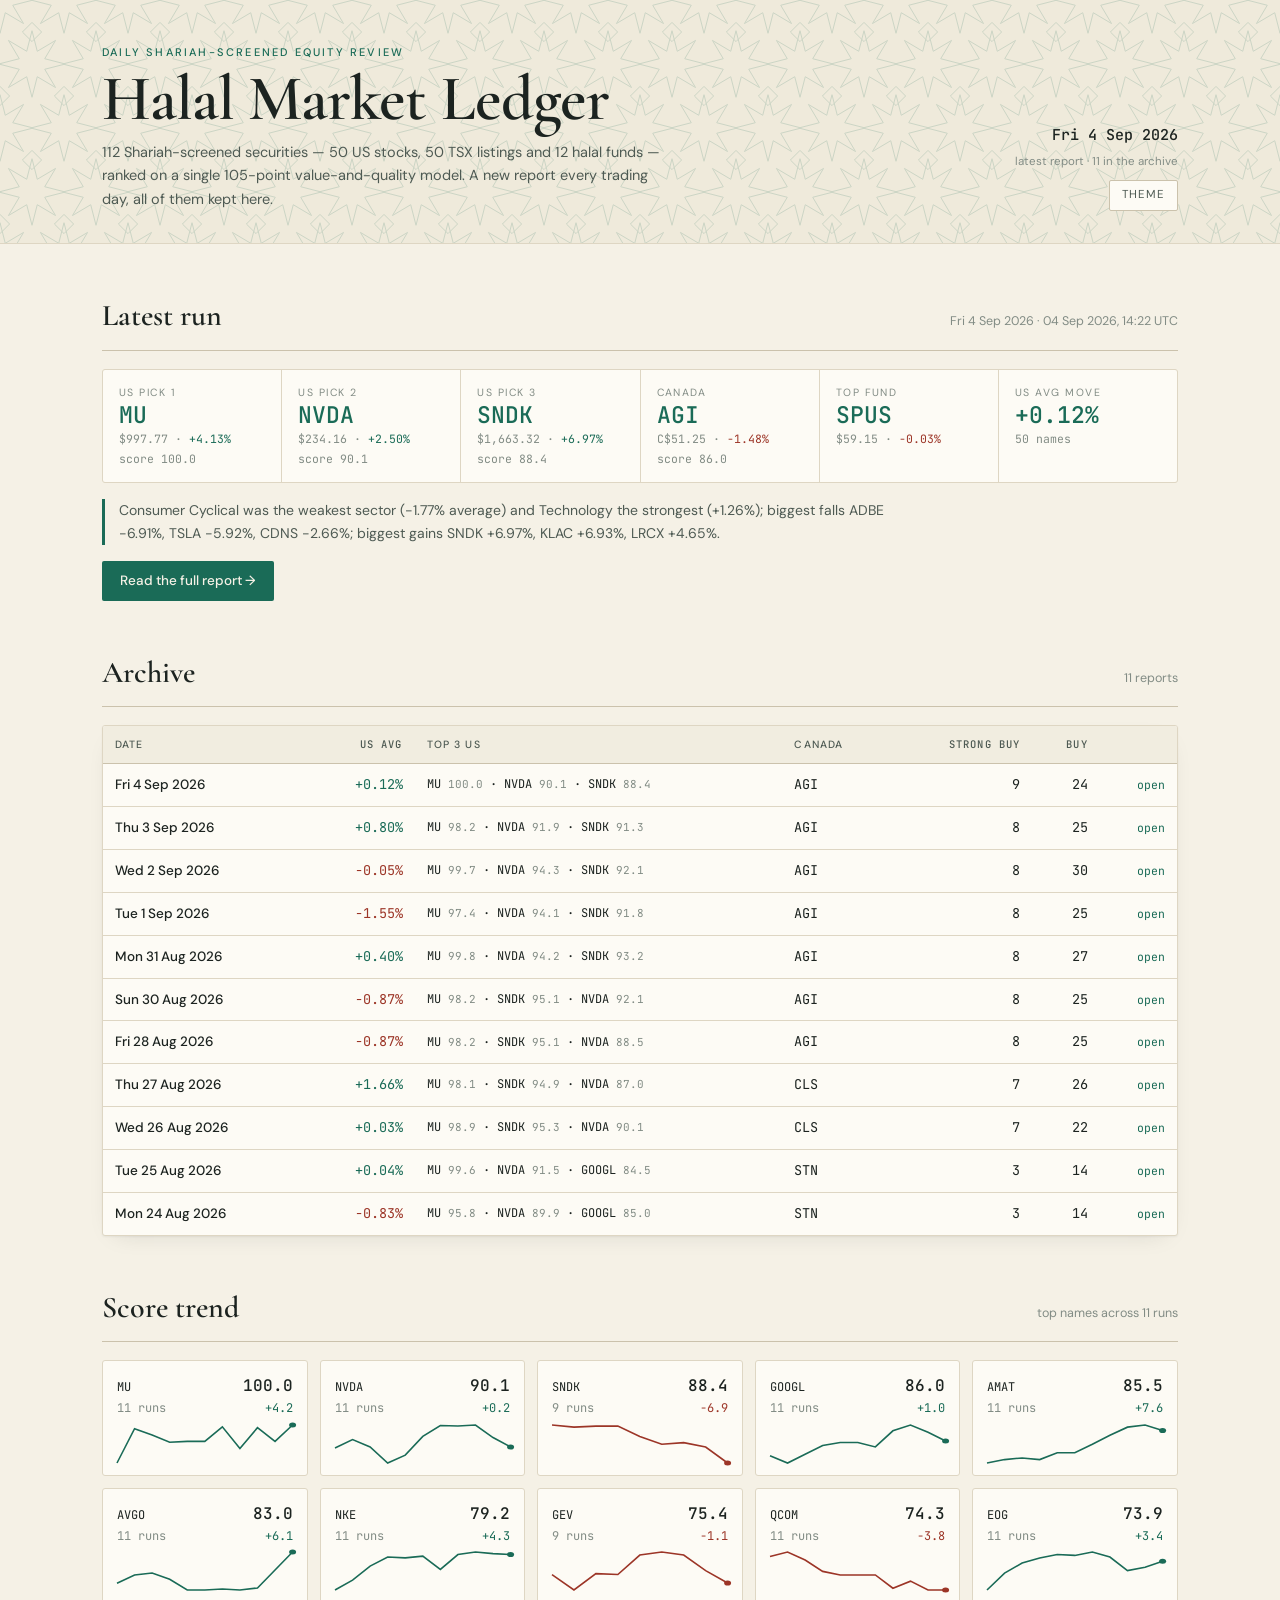
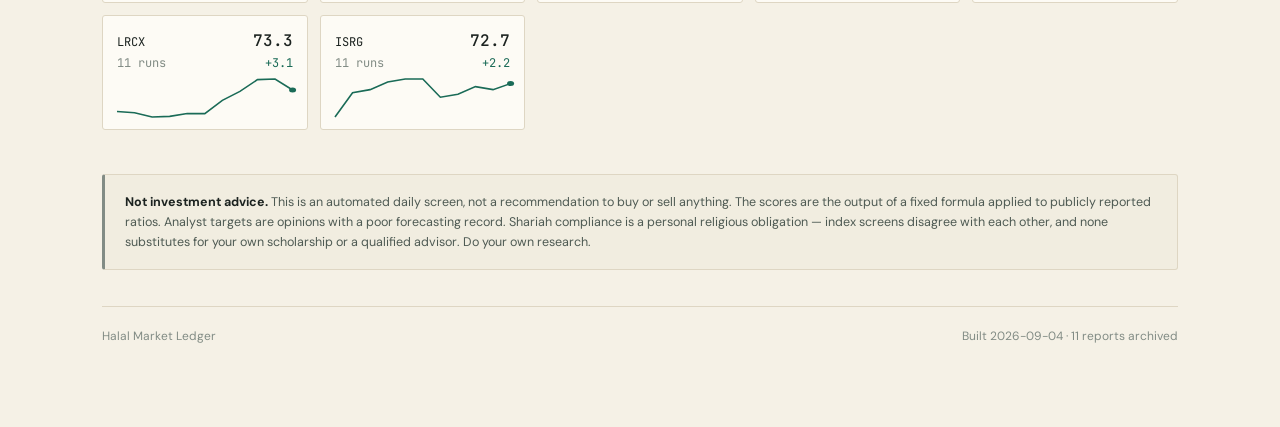
==== commit 300c584d: "report: 2026-09-04" ====
--- a/index.html
+++ b/index.html
@@ -17,8 +17,8 @@
 <div class="hero"><canvas id="stars"></canvas><div class="hero-in">
 <div class="brand"><span class="eyebrow">Daily Shariah-Screened Equity Review</span><h1>Halal Market Ledger</h1><p class="sub">112 Shariah-screened securities &mdash; 50 US stocks, 50 TSX listings and 12 halal funds &mdash; ranked on a single 105-point value-and-quality model. A new report every trading day, all of them kept here.</p></div>
 <div class="stamp">
-<span class="big">Thu 3 Sep 2026</span>
-<span class="sm">latest report &middot; 10 in the archive</span>
+<span class="big">Fri 4 Sep 2026</span>
+<span class="sm">latest report &middot; 11 in the archive</span>
 <button class="themebtn" id="themebtn" type="button" aria-label="Switch colour theme">Theme</button>
 <script>
 (function(){
@@ -34,20 +34,21 @@
 </script>
 </div></div></div>
 <div class="wrap">
-<section><div class="sec-head"><h2>Latest run</h2><span class="sec-note">Thu 3 Sep 2026 &middot; 03 Sep 2026, 20:00 UTC</span></div>
+<section><div class="sec-head"><h2>Latest run</h2><span class="sec-note">Fri 4 Sep 2026 &middot; 04 Sep 2026, 14:22 UTC</span></div>
 <div class="strip">
-<div class="sc"><span class="l">US pick 1</span><span class="v">MU</span><span class="m">$958.16 &middot; <span class="up">+0.27%</span></span><span class="m">score 98.2</span></div>
-<div class="sc"><span class="l">US pick 2</span><span class="v">NVDA</span><span class="m">$228.45 &middot; <span class="up">+1.76%</span></span><span class="m">score 91.9</span></div>
-<div class="sc"><span class="l">US pick 3</span><span class="v">SNDK</span><span class="m">$1,554.99 &middot; <span class="up">+0.10%</span></span><span class="m">score 91.3</span></div>
-<div class="sc"><span class="l">Canada</span><span class="v">AGI</span><span class="m">C$52.02 &middot; <span class="up">+4.00%</span></span><span class="m">score 87.5</span></div>
-<div class="sc"><span class="l">Top fund</span><span class="v">SPUS</span><span class="m">$59.17 &middot; <span class="up">+0.95%</span></span></div>
-<div class="sc"><span class="l">US avg move</span><span class="v"><span class="up">+0.80%</span></span><span class="m">50 names</span></div>
+<div class="sc"><span class="l">US pick 1</span><span class="v">MU</span><span class="m">$997.77 &middot; <span class="up">+4.13%</span></span><span class="m">score 100.0</span></div>
+<div class="sc"><span class="l">US pick 2</span><span class="v">NVDA</span><span class="m">$234.16 &middot; <span class="up">+2.50%</span></span><span class="m">score 90.1</span></div>
+<div class="sc"><span class="l">US pick 3</span><span class="v">SNDK</span><span class="m">$1,663.32 &middot; <span class="up">+6.97%</span></span><span class="m">score 88.4</span></div>
+<div class="sc"><span class="l">Canada</span><span class="v">AGI</span><span class="m">C$51.25 &middot; <span class="down">-1.48%</span></span><span class="m">score 86.0</span></div>
+<div class="sc"><span class="l">Top fund</span><span class="v">SPUS</span><span class="m">$59.15 &middot; <span class="down">-0.03%</span></span></div>
+<div class="sc"><span class="l">US avg move</span><span class="v"><span class="up">+0.12%</span></span><span class="m">50 names</span></div>
 </div>
-<p class="note">Energy was the weakest sector (-1.48% average) and Consumer Cyclical the strongest (+1.96%); biggest falls AVGO -2.77%, ASML -2.15%, EOG -2.05%; biggest gains NOW +6.45%, CRWD +5.68%, ORCL +5.67%.</p>
-<p style="margin-top:16px"><a class="cta" href="reports/2026-09-03.html">Read the full report &rarr;</a></p>
+<p class="note">Consumer Cyclical was the weakest sector (-1.77% average) and Technology the strongest (+1.26%); biggest falls ADBE -6.91%, TSLA -5.92%, CDNS -2.66%; biggest gains SNDK +6.97%, KLAC +6.93%, LRCX +4.65%.</p>
+<p style="margin-top:16px"><a class="cta" href="reports/2026-09-04.html">Read the full report &rarr;</a></p>
 </section>
-<section><div class="sec-head"><h2>Archive</h2><span class="sec-note">10 reports</span></div>
+<section><div class="sec-head"><h2>Archive</h2><span class="sec-note">11 reports</span></div>
 <div class="tw"><table><thead><tr><th>Date</th><th class="num">US avg</th><th>Top 3 US</th><th>Canada</th><th class="num">Strong Buy</th><th class="num">Buy</th><th></th></tr></thead><tbody>
+<tr><td class="nm"><a href="reports/2026-09-04.html">Fri 4 Sep 2026</a></td><td class="num"><span class="up">+0.12%</span></td><td class="picks">MU <span class="mut">100.0</span> &middot; NVDA <span class="mut">90.1</span> &middot; SNDK <span class="mut">88.4</span></td><td class="mono">AGI</td><td class="num">9</td><td class="num">24</td><td class="num"><a class="mini" href="reports/2026-09-04.html">open</a></td></tr>
 <tr><td class="nm"><a href="reports/2026-09-03.html">Thu 3 Sep 2026</a></td><td class="num"><span class="up">+0.80%</span></td><td class="picks">MU <span class="mut">98.2</span> &middot; NVDA <span class="mut">91.9</span> &middot; SNDK <span class="mut">91.3</span></td><td class="mono">AGI</td><td class="num">8</td><td class="num">25</td><td class="num"><a class="mini" href="reports/2026-09-03.html">open</a></td></tr>
 <tr><td class="nm"><a href="reports/2026-09-02.html">Wed 2 Sep 2026</a></td><td class="num"><span class="down">-0.05%</span></td><td class="picks">MU <span class="mut">99.7</span> &middot; NVDA <span class="mut">94.3</span> &middot; SNDK <span class="mut">92.1</span></td><td class="mono">AGI</td><td class="num">8</td><td class="num">30</td><td class="num"><a class="mini" href="reports/2026-09-02.html">open</a></td></tr>
 <tr><td class="nm"><a href="reports/2026-09-01.html">Tue 1 Sep 2026</a></td><td class="num"><span class="down">-1.55%</span></td><td class="picks">MU <span class="mut">97.4</span> &middot; NVDA <span class="mut">94.1</span> &middot; SNDK <span class="mut">91.8</span></td><td class="mono">AGI</td><td class="num">8</td><td class="num">25</td><td class="num"><a class="mini" href="reports/2026-09-01.html">open</a></td></tr>
@@ -59,12 +60,12 @@
 <tr><td class="nm"><a href="reports/2026-08-25.html">Tue 25 Aug 2026</a></td><td class="num"><span class="up">+0.04%</span></td><td class="picks">MU <span class="mut">99.6</span> &middot; NVDA <span class="mut">91.5</span> &middot; GOOGL <span class="mut">84.5</span></td><td class="mono">STN</td><td class="num">3</td><td class="num">14</td><td class="num"><a class="mini" href="reports/2026-08-25.html">open</a></td></tr>
 <tr><td class="nm"><a href="reports/2026-08-24.html">Mon 24 Aug 2026</a></td><td class="num"><span class="down">-0.83%</span></td><td class="picks">MU <span class="mut">95.8</span> &middot; NVDA <span class="mut">89.9</span> &middot; GOOGL <span class="mut">85.0</span></td><td class="mono">STN</td><td class="num">3</td><td class="num">14</td><td class="num"><a class="mini" href="reports/2026-08-24.html">open</a></td></tr>
 </tbody></table></div></section>
-<section><div class="sec-head"><h2>Score trend</h2><span class="sec-note">top names across 10 runs</span></div>
+<section><div class="sec-head"><h2>Score trend</h2><span class="sec-note">top names across 11 runs</span></div>
 <div id="trend" class="tgrid"></div></section>
 <div class="disc"><b>Not investment advice.</b> This is an automated daily screen, not a recommendation to buy or sell anything. The scores are the output of a fixed formula applied to publicly reported ratios. Analyst targets are opinions with a poor forecasting record. Shariah compliance is a personal religious obligation &mdash; index screens disagree with each other, and none substitutes for your own scholarship or a qualified advisor. Do your own research.</div>
-<footer><span>Halal Market Ledger</span><span>Built 2026-09-03 &middot; 10 reports archived</span></footer>
+<footer><span>Halal Market Ledger</span><span>Built 2026-09-04 &middot; 11 reports archived</span></footer>
 </div>
-<script id="hist" type="application/json">[{"d": "2026-09-03", "us": [{"t": "MU", "p": 958.16, "c": 0.27089426, "s": 98.2, "v": "Strong Buy"}, {"t": "NVDA", "p": 228.45, "c": 1.7624, "s": 91.9, "v": "Strong Buy"}, {"t": "SNDK", "p": 1554.99, "c": 0.10235392, "s": 91.3, "v": "Strong Buy"}, {"t": "AMAT", "p": 435.91, "c": -0.57473636, "s": 86.8, "v": "Strong Buy"}, {"t": "GOOGL", "p": 342.48, "c": 1.5869739, "s": 86.6, "v": "Strong Buy"}, {"t": "AVGO", "p": 357.16, "c": -2.77339, "s": 79.5, "v": "Buy"}, {"t": "NKE", "p": 38.75, "c": 1.2684628, "s": 79.3, "v": "Buy"}, {"t": "GEV", "p": 942.21, "c": 2.1358283, "s": 77.0, "v": "Buy"}, {"t": "KLAC", "p": 172.94, "c": 0.39475673, "s": 75.0, "v": "Buy"}, {"t": "LRCX", "p": 292.66, "c": 1.4844612, "s": 74.9, "v": "Buy"}, {"t": "QCOM", "p": 168.57, "c": -0.30761302, "s": 74.3, "v": "Buy"}, {"t": "EOG", "p": 145.975, "c": -2.0542512, "s": 73.2, "v": "Buy"}, {"t": "NEM", "p": 130.445, "c": 4.3955145, "s": 73.1, "v": "Hold"}, {"t": "TXN", "p": 253.83, "c": -0.42778504, "s": 72.6, "v": "Buy"}, {"t": "ISRG", "p": 369.83, "c": -0.551258, "s": 72.3, "v": "Buy"}, {"t": "ORCL", "p": 154.05, "c": 5.6672344, "s": 71.9, "v": "Wait"}, {"t": "ASML", "p": 1646.19, "c": -2.1464725, "s": 70.8, "v": "Buy"}, {"t": "TJX", "p": 132.22, "c": 0.6320934, "s": 69.3, "v": "Buy"}, {"t": "CDNS", "p": 304.875, "c": -0.5706459, "s": 68.6, "v": "Buy"}, {"t": "MSFT", "p": 510.12, "c": 2.6669617, "s": 67.3, "v": "Buy"}, {"t": "SYK", "p": 308.05, "c": -1.4398267, "s": 67.1, "v": "Buy"}, {"t": "CSCO", "p": 108.61, "c": -0.7720079, "s": 65.2, "v": "Buy"}, {"t": "ANET", "p": 191.43, "c": 2.8363814, "s": 64.2, "v": "Hold"}, {"t": "AMD", "p": 456.16, "c": -0.24066997, "s": 63.7, "v": "Hold"}, {"t": "VRTX", "p": 557.96, "c": 0.21733667, "s": 63.7, "v": "Hold"}, {"t": "ADI", "p": 356.5, "c": 0.22209343, "s": 63.7, "v": "Hold"}, {"t": "REGN", "p": 843.47, "c": -1.0046663, "s": 62.9, "v": "Hold"}, {"t": "COP", "p": 135.72, "c": -1.1825784, "s": 62.6, "v": "Hold"}, {"t": "ADBE", "p": 285.75, "c": 2.1373103, "s": 61.6, "v": "Hold"}, {"t": "CTAS", "p": 201.05, "c": 1.4942738, "s": 60.6, "v": "Hold"}, {"t": "PG", "p": 146.88, "c": -0.5350808, "s": 58.8, "v": "Hold"}, {"t": "FTNT", "p": 156.36, "c": 1.1776935, "s": 57.5, "v": "Hold"}, {"t": "XOM", "p": 162.24, "c": -1.1940247, "s": 57.1, "v": "Hold"}, {"t": "HD", "p": 318.07, "c": 0.5171136, "s": 56.3, "v": "Wait"}, {"t": "LLY", "p": 1159.5, "c": 0.010343694, "s": 55.9, "v": "Hold"}, {"t": "LIN", "p": 482.19, "c": -0.8104353, "s": 54.3, "v": "Hold"}, {"t": "AAPL", "p": 328.21, "c": 0.9385827, "s": 53.7, "v": "Hold"}, {"t": "JNJ", "p": 278.47, "c": 1.2063543, "s": 53.5, "v": "Hold"}, {"t": "ITW", "p": 271.61, "c": 0.9104806, "s": 52.2, "v": "Wait"}, {"t": "EMR", "p": 150.22, "c": 0.81909513, "s": 52.0, "v": "Hold"}, {"t": "ABT", "p": 108.79, "c": -1.5524613, "s": 51.3, "v": "Hold"}, {"t": "TMO", "p": 618.37, "c": 1.5808321, "s": 50.9, "v": "Hold"}, {"t": "DHR", "p": 211.0, "c": 0.4167758, "s": 50.7, "v": "Hold"}, {"t": "CRM", "p": 264.42, "c": 2.8217804, "s": 50.5, "v": "Hold"}, {"t": "TSLA", "p": 376.365, "c": 5.421411, "s": 43.5, "v": "Wait"}, {"t": "CRWD", "p": 214.97, "c": 5.6779094, "s": 40.7, "v": "Wait"}, {"t": "PANW", "p": 331.94, "c": 1.0533339, "s": 38.4, "v": "Wait"}, {"t": "NOW", "p": 145.52, "c": 6.451135, "s": 36.9, "v": "Wait"}, {"t": "ABBV", "p": 260.21, "c": -0.61134267, "s": 33.8, "v": "Skip"}, {"t": "MRK", "p": 152.335, "c": 0.39573836, "s": 29.4, "v": "Skip"}]}, {"d": "2026-09-02", "us": [{"t": "MU", "p": 955.34, "c": 2.354462, "s": 99.7, "v": "Strong Buy"}, {"t": "NVDA", "p": 224.19, "c": 3.1043046, "s": 94.3, "v": "Strong Buy"}, {"t": "SNDK", "p": 1555.41, "c": 1.2063506, "s": 92.1, "v": "Strong Buy"}, {"t": "GOOGL", "p": 337.175, "c": 0.64324486, "s": 87.1, "v": "Strong Buy"}, {"t": "AMAT", "p": 437.94, "c": -0.8849165, "s": 86.3, "v": "Strong Buy"}, {"t": "NKE", "p": 38.245, "c": 0.32791185, "s": 79.5, "v": "Buy"}, {"t": "GEV", "p": 922.69, "c": 2.6888332, "s": 79.0, "v": "Buy"}, {"t": "AVGO", "p": 367.22, "c": -0.6708452, "s": 76.0, "v": "Buy"}, {"t": "KLAC", "p": 172.22, "c": 0.77238584, "s": 75.7, "v": "Buy"}, {"t": "QCOM", "p": 169.92, "c": 1.986674, "s": 75.3, "v": "Buy"}, {"t": "LRCX", "p": 287.92, "c": -0.7856646, "s": 74.8, "v": "Buy"}, {"t": "NEM", "p": 125.09, "c": 1.9978836, "s": 74.6, "v": "Buy"}, {"t": "TXN", "p": 254.7, "c": 0.5369024, "s": 72.9, "v": "Buy"}, {"t": "EOG", "p": 148.69, "c": 0.21570075, "s": 72.8, "v": "Buy"}, {"t": "ISRG", "p": 372.05, "c": 0.7582905, "s": 72.5, "v": "Buy"}, {"t": "ORCL", "p": 145.77, "c": 3.1630242, "s": 72.2, "v": "Wait"}, {"t": "ASML", "p": 1681.5, "c": 0.98249906, "s": 70.3, "v": "Buy"}, {"t": "TJX", "p": 131.51, "c": -1.2756035, "s": 69.0, "v": "Buy"}, {"t": "CDNS", "p": 306.5, "c": -2.0891926, "s": 67.8, "v": "Buy"}, {"t": "MSFT", "p": 496.67, "c": -0.86636335, "s": 67.2, "v": "Buy"}, {"t": "SYK", "p": 312.465, "c": -1.5548197, "s": 66.0, "v": "Buy"}, {"t": "REGN", "p": 852.7, "c": 3.5056207, "s": 65.3, "v": "Hold"}, {"t": "VRTX", "p": 556.95, "c": 1.6886958, "s": 64.9, "v": "Hold"}, {"t": "CSCO", "p": 109.425, "c": -0.28705046, "s": 64.8, "v": "Hold"}, {"t": "ANET", "p": 185.575, "c": -1.954981, "s": 64.0, "v": "Hold"}, {"t": "ADI", "p": 355.67, "c": 0.32720402, "s": 64.0, "v": "Hold"}, {"t": "AMD", "p": 456.62, "c": -0.6505495, "s": 63.5, "v": "Hold"}, {"t": "COP", "p": 137.14, "c": 0.67185056, "s": 62.8, "v": "Hold"}, {"t": "CTAS", "p": 198.06, "c": -1.2612786, "s": 60.2, "v": "Hold"}, {"t": "ADBE", "p": 279.95, "c": -2.1427484, "s": 59.5, "v": "Hold"}, {"t": "PG", "p": 147.73, "c": 1.039593, "s": 59.3, "v": "Hold"}, {"t": "XOM", "p": 164.16, "c": -0.23700966, "s": 56.6, "v": "Hold"}, {"t": "LLY", "p": 1159.7, "c": -0.012501684, "s": 55.9, "v": "Hold"}, {"t": "HD", "p": 318.475, "c": -0.40653205, "s": 55.7, "v": "Wait"}, {"t": "FTNT", "p": 154.56, "c": -4.5041757, "s": 55.6, "v": "Hold"}, {"t": "JNJ", "p": 275.46, "c": 1.5745378, "s": 53.9, "v": "Hold"}, {"t": "LIN", "p": 487.52, "c": 0.15613018, "s": 53.9, "v": "Hold"}, {"t": "AAPL", "p": 324.95, "c": -0.055360217, "s": 53.0, "v": "Hold"}, {"t": "EMR", "p": 149.07, "c": 0.9991132, "s": 52.6, "v": "Hold"}, {"t": "ITW", "p": 268.92, "c": -0.35571048, "s": 52.1, "v": "Wait"}, {"t": "DHR", "p": 210.32, "c": 1.6285751, "s": 51.8, "v": "Hold"}, {"t": "ABT", "p": 110.58, "c": 1.5147356, "s": 51.7, "v": "Hold"}, {"t": "TMO", "p": 608.79, "c": 1.3805126, "s": 51.7, "v": "Hold"}, {"t": "CRM", "p": 256.89, "c": -0.46880722, "s": 50.4, "v": "Hold"}, {"t": "TSLA", "p": 356.88, "c": 0.21624045, "s": 44.1, "v": "Wait"}, {"t": "CRWD", "p": 203.5376, "c": -5.365699, "s": 39.5, "v": "Wait"}, {"t": "PANW", "p": 328.66, "c": -9.23251, "s": 38.1, "v": "Wait"}, {"t": "NOW", "p": 136.62, "c": -4.394681, "s": 35.0, "v": "Skip"}, {"t": "ABBV", "p": 261.19, "c": 0.46156093, "s": 34.1, "v": "Skip"}, {"t": "MRK", "p": 151.595, "c": 1.1577476, "s": 30.0, "v": "Skip"}]}, {"d": "2026-09-01", "us": [{"t": "MU", "p": 933.44, "c": -2.6378624, "s": 97.4, "v": "Strong Buy"}, {"t": "NVDA", "p": 217.44, "c": -1.387754, "s": 94.1, "v": "Strong Buy"}, {"t": "SNDK", "p": 1536.87, "c": -1.9039992, "s": 91.8, "v": "Strong Buy"}, {"t": "GOOGL", "p": 335.02, "c": -1.2759738, "s": 86.7, "v": "Strong Buy"}, {"t": "AMAT", "p": 441.85, "c": -3.6082828, "s": 84.4, "v": "Strong Buy"}, {"t": "GEV", "p": 898.49, "c": -0.004456063, "s": 79.4, "v": "Buy"}, {"t": "NKE", "p": 38.15, "c": -1.293661, "s": 79.2, "v": "Buy"}, {"t": "AVGO", "p": 369.68, "c": -0.17821561, "s": 75.6, "v": "Buy"}, {"t": "KLAC", "p": 170.89, "c": -2.5990298, "s": 75.1, "v": "Buy"}, {"t": "QCOM", "p": 166.61, "c": -2.2700582, "s": 74.5, "v": "Buy"}, {"t": "EOG", "p": 148.28, "c": 2.2901235, "s": 74.4, "v": "Buy"}, {"t": "NEM", "p": 122.66, "c": -2.6971235, "s": 73.5, "v": "Buy"}, {"t": "LRCX", "p": 290.2, "c": -3.7447274, "s": 73.1, "v": "Buy"}, {"t": "ISRG", "p": 369.25, "c": -2.0193138, "s": 72.0, "v": "Buy"}, {"t": "TXN", "p": 253.34, "c": -2.9013865, "s": 71.9, "v": "Buy"}, {"t": "ASML", "p": 1665.14, "c": -1.8201541, "s": 69.9, "v": "Buy"}, {"t": "ORCL", "p": 141.261, "c": -5.3249297, "s": 68.7, "v": "Wait"}, {"t": "TJX", "p": 133.23, "c": -0.50780964, "s": 68.4, "v": "Buy"}, {"t": "REGN", "p": 823.82, "c": 3.096059, "s": 66.5, "v": "Hold"}, {"t": "MSFT", "p": 501.02, "c": -1.2359833, "s": 66.3, "v": "Buy"}, {"t": "SYK", "p": 317.44, "c": -1.9641709, "s": 64.7, "v": "Hold"}, {"t": "COP", "p": 136.25, "c": 2.8379457, "s": 64.6, "v": "Hold"}, {"t": "VRTX", "p": 547.65, "c": 0.574819, "s": 64.5, "v": "Hold"}, {"t": "CSCO", "p": 109.74, "c": -0.67879444, "s": 64.5, "v": "Hold"}, {"t": "CDNS", "p": 313.04, "c": -7.597848, "s": 64.4, "v": "Hold"}, {"t": "ADI", "p": 354.52, "c": -1.8058995, "s": 63.6, "v": "Hold"}, {"t": "AMD", "p": 459.61, "c": -2.3602176, "s": 62.6, "v": "Hold"}, {"t": "ANET", "p": 189.17, "c": -3.3318024, "s": 62.1, "v": "Hold"}, {"t": "PG", "p": 146.21, "c": 0.7338771, "s": 59.8, "v": "Hold"}, {"t": "CTAS", "p": 200.59, "c": -0.59467614, "s": 59.5, "v": "Hold"}, {"t": "ADBE", "p": 286.08, "c": -2.2917523, "s": 59.3, "v": "Hold"}, {"t": "XOM", "p": 164.56, "c": 2.2553618, "s": 58.1, "v": "Hold"}, {"t": "LLY", "p": 1159.9312, "c": 0.26194784, "s": 56.1, "v": "Hold"}, {"t": "AAPL", "p": 325.13, "c": 2.6132236, "s": 54.9, "v": "Hold"}, {"t": "HD", "p": 319.78, "c": -2.4402893, "s": 54.8, "v": "Wait"}, {"t": "JNJ", "p": 271.38, "c": 2.0424254, "s": 54.6, "v": "Hold"}, {"t": "LIN", "p": 486.76, "c": -0.52696884, "s": 53.7, "v": "Hold"}, {"t": "FTNT", "p": 161.85, "c": -5.3121085, "s": 52.5, "v": "Hold"}, {"t": "EMR", "p": 147.645, "c": -3.1454985, "s": 51.5, "v": "Hold"}, {"t": "ITW", "p": 269.95, "c": -1.9686123, "s": 51.5, "v": "Wait"}, {"t": "ABT", "p": 108.96, "c": -1.2776401, "s": 51.3, "v": "Hold"}, {"t": "TMO", "p": 600.36, "c": -2.712687, "s": 50.6, "v": "Hold"}, {"t": "DHR", "p": 206.985, "c": -3.0787587, "s": 50.4, "v": "Hold"}, {"t": "CRM", "p": 258.16, "c": 0.2407374, "s": 48.9, "v": "Hold"}, {"t": "TSLA", "p": 356.09, "c": -3.2232683, "s": 43.0, "v": "Wait"}, {"t": "CRWD", "p": 215.07, "c": -6.896101, "s": 35.3, "v": "Skip"}, {"t": "ABBV", "p": 260.01, "c": 1.4000453, "s": 35.1, "v": "Skip"}, {"t": "NOW", "p": 142.8939, "c": -3.4435432, "s": 33.3, "v": "Skip"}, {"t": "MRK", "p": 149.94, "c": 1.4753709, "s": 30.3, "v": "Skip"}, {"t": "PANW", "p": 362.09, "c": -5.244291, "s": 30.1, "v": "Skip"}]}, {"d": "2026-08-31", "us": [{"t": "MU", "p": 958.73, "c": 2.7731917, "s": 99.8, "v": "Strong Buy"}, {"t": "NVDA", "p": 220.78, "c": 1.4847142, "s": 94.2, "v": "Strong Buy"}, {"t": "SNDK", "p": 1566.7, "c": 5.5031023, "s": 93.2, "v": "Strong Buy"}, {"t": "GOOGL", "p": 339.35, "c": -2.0889208, "s": 85.6, "v": "Strong Buy"}, {"t": "AMAT", "p": 458.39, "c": -0.7104639, "s": 82.3, "v": "Strong Buy"}, {"t": "GEV", "p": 898.53, "c": -1.46941, "s": 79.0, "v": "Buy"}, {"t": "NKE", "p": 39.06, "c": -1.36363, "s": 77.4, "v": "Buy"}, {"t": "QCOM", "p": 170.48, "c": 3.8309236, "s": 76.0, "v": "Buy"}, {"t": "AVGO", "p": 370.34, "c": 0.42029008, "s": 75.8, "v": "Buy"}, {"t": "EOG", "p": 144.96, "c": 1.12313, "s": 75.0, "v": "Buy"}, {"t": "KLAC", "p": 175.45, "c": -0.051268283, "s": 73.6, "v": "Buy"}, {"t": "NEM", "p": 126.06, "c": -1.50024, "s": 72.3, "v": "Buy"}, {"t": "LRCX", "p": 301.49, "c": -0.13580777, "s": 71.8, "v": "Buy"}, {"t": "ISRG", "p": 376.86, "c": 1.1433116, "s": 71.8, "v": "Buy"}, {"t": "TXN", "p": 260.91, "c": 0.8776635, "s": 71.2, "v": "Buy"}, {"t": "ORCL", "p": 149.12, "c": -1.14684, "s": 69.5, "v": "Wait"}, {"t": "ASML", "p": 1696.01, "c": -0.008844945, "s": 69.3, "v": "Buy"}, {"t": "TJX", "p": 133.91, "c": -0.895494, "s": 67.9, "v": "Buy"}, {"t": "REGN", "p": 799.08, "c": 0.61572355, "s": 66.8, "v": "Buy"}, {"t": "COP", "p": 132.49, "c": 1.64173, "s": 65.7, "v": "Buy"}, {"t": "MSFT", "p": 507.29, "c": -1.2151228, "s": 65.4, "v": "Buy"}, {"t": "VRTX", "p": 544.52, "c": 0.5224422, "s": 64.8, "v": "Hold"}, {"t": "CSCO", "p": 110.49, "c": 0.5094129, "s": 64.6, "v": "Hold"}, {"t": "SYK", "p": 323.8, "c": -2.08353, "s": 63.3, "v": "Hold"}, {"t": "AMD", "p": 470.72, "c": 1.1040025, "s": 62.4, "v": "Hold"}, {"t": "ADI", "p": 362.14, "c": 0.099512376, "s": 62.4, "v": "Hold"}, {"t": "CDNS", "p": 338.78, "c": -0.4729915, "s": 61.2, "v": "Hold"}, {"t": "ANET", "p": 195.69, "c": 0.158664, "s": 61.0, "v": "Hold"}, {"t": "PG", "p": 145.12, "c": 0.931977, "s": 60.4, "v": "Hold"}, {"t": "ADBE", "p": 292.79, "c": 0.43565434, "s": 60.2, "v": "Hold"}, {"t": "XOM", "p": 160.95, "c": 2.70563, "s": 59.8, "v": "Hold"}, {"t": "CTAS", "p": 201.79, "c": -1.1705356, "s": 58.9, "v": "Hold"}, {"t": "FTNT", "p": 170.93, "c": 2.969875, "s": 56.0, "v": "Hold"}, {"t": "LLY", "p": 1156.73, "c": -1.52221, "s": 55.7, "v": "Hold"}, {"t": "AAPL", "p": 316.85, "c": -0.8914626, "s": 54.4, "v": "Hold"}, {"t": "JNJ", "p": 265.85, "c": -0.817043, "s": 54.2, "v": "Hold"}, {"t": "HD", "p": 327.83, "c": -0.714745, "s": 53.6, "v": "Wait"}, {"t": "LIN", "p": 489.58, "c": 0.014295276, "s": 53.5, "v": "Hold"}, {"t": "ABT", "p": 110.36, "c": -1.87606, "s": 50.2, "v": "Hold"}, {"t": "ITW", "p": 275.37, "c": -1.68869, "s": 50.1, "v": "Wait"}, {"t": "EMR", "p": 152.44, "c": -1.76569, "s": 49.9, "v": "Hold"}, {"t": "TMO", "p": 617.1, "c": -0.816487, "s": 49.5, "v": "Hold"}, {"t": "CRM", "p": 257.54, "c": 0.601566, "s": 49.4, "v": "Hold"}, {"t": "DHR", "p": 213.56, "c": -1.16167, "s": 49.1, "v": "Hold"}, {"t": "TSLA", "p": 367.95, "c": 5.5053797, "s": 44.8, "v": "Wait"}, {"t": "CRWD", "p": 231.0, "c": 5.7692337, "s": 37.0, "v": "Wait"}, {"t": "NOW", "p": 147.99, "c": 2.2666, "s": 35.9, "v": "Skip"}, {"t": "ABBV", "p": 256.42, "c": 0.367942, "s": 35.2, "v": "Skip"}, {"t": "PANW", "p": 382.13, "c": 2.836462, "s": 33.5, "v": "Skip"}, {"t": "MRK", "p": 147.76, "c": -0.397716, "s": 29.4, "v": "Skip"}]}, {"d": "2026-08-30", "us": [{"t": "MU", "p": 932.86, "c": -0.27047855, "s": 98.2, "v": "Strong Buy"}, {"t": "SNDK", "p": 1484.98, "c": 0.002022243, "s": 95.1, "v": "Strong Buy"}, {"t": "NVDA", "p": 217.55, "c": -4.5749598, "s": 92.1, "v": "Strong Buy"}, {"t": "GOOGL", "p": 346.59, "c": 1.743726, "s": 85.9, "v": "Strong Buy"}, {"t": "AMAT", "p": 461.67, "c": -4.2893214, "s": 80.3, "v": "Strong Buy"}, {"t": "NKE", "p": 39.6, "c": 3.01769, "s": 79.0, "v": "Buy"}, {"t": "GEV", "p": 911.93, "c": -4.39282, "s": 76.5, "v": "Buy"}, {"t": "QCOM", "p": 164.19, "c": -0.35805094, "s": 76.0, "v": "Buy"}, {"t": "AVGO", "p": 368.79, "c": -0.74016255, "s": 75.6, "v": "Buy"}, {"t": "EOG", "p": 143.35, "c": -0.795844, "s": 74.6, "v": "Buy"}, {"t": "ISRG", "p": 372.6, "c": 1.5065242, "s": 73.0, "v": "Buy"}, {"t": "KLAC", "p": 175.54, "c": -4.47843, "s": 72.0, "v": "Buy"}, {"t": "NEM", "p": 127.98, "c": -3.25799, "s": 70.4, "v": "Buy"}, {"t": "TXN", "p": 258.64, "c": -2.9639053, "s": 69.9, "v": "Buy"}, {"t": "LRCX", "p": 301.9, "c": -5.2357316, "s": 69.9, "v": "Buy"}, {"t": "ORCL", "p": 150.85, "c": -0.717386, "s": 69.5, "v": "Wait"}, {"t": "ASML", "p": 1696.16, "c": -2.2391787, "s": 68.4, "v": "Buy"}, {"t": "TJX", "p": 135.12, "c": 0.670536, "s": 67.9, "v": "Buy"}, {"t": "REGN", "p": 794.19, "c": -1.6738706, "s": 66.2, "v": "Buy"}, {"t": "MSFT", "p": 513.53, "c": 1.6770349, "s": 66.0, "v": "Buy"}, {"t": "COP", "p": 130.35, "c": 0.640829, "s": 66.0, "v": "Buy"}, {"t": "VRTX", "p": 541.69, "c": -1.0702193, "s": 64.5, "v": "Hold"}, {"t": "SYK", "p": 330.69, "c": 2.6605, "s": 64.2, "v": "Hold"}, {"t": "CSCO", "p": 109.93, "c": -1.9794928, "s": 64.1, "v": "Hold"}, {"t": "AMD", "p": 465.58, "c": -2.326563, "s": 61.6, "v": "Hold"}, {"t": "ADI", "p": 361.78, "c": -3.4016852, "s": 61.2, "v": "Hold"}, {"t": "PG", "p": 143.78, "c": 0.447114, "s": 60.7, "v": "Hold"}, {"t": "ADBE", "p": 291.52, "c": 0.81964207, "s": 60.5, "v": "Hold"}, {"t": "CDNS", "p": 340.39, "c": -2.0601277, "s": 60.4, "v": "Hold"}, {"t": "ANET", "p": 195.38, "c": -2.83952, "s": 60.1, "v": "Hold"}, {"t": "XOM", "p": 156.71, "c": 0.172593, "s": 59.9, "v": "Hold"}, {"t": "CTAS", "p": 204.18, "c": 0.01469448, "s": 58.4, "v": "Hold"}, {"t": "AAPL", "p": 319.7, "c": 1.627575, "s": 55.3, "v": "Hold"}, {"t": "LLY", "p": 1174.61, "c": -0.126689, "s": 54.9, "v": "Hold"}, {"t": "JNJ", "p": 268.04, "c": 0.854129, "s": 54.5, "v": "Hold"}, {"t": "LIN", "p": 489.51, "c": 0.85711414, "s": 54.1, "v": "Hold"}, {"t": "HD", "p": 330.19, "c": 0.480818, "s": 53.6, "v": "Wait"}, {"t": "FTNT", "p": 166.0, "c": -3.9240646, "s": 52.7, "v": "Hold"}, {"t": "CRM", "p": 256.0, "c": 1.56715, "s": 50.5, "v": "Hold"}, {"t": "ABT", "p": 112.47, "c": 0.788606, "s": 50.0, "v": "Hold"}, {"t": "ITW", "p": 280.1, "c": -0.557392, "s": 49.2, "v": "Wait"}, {"t": "DHR", "p": 216.07, "c": 0.18083, "s": 48.7, "v": "Hold"}, {"t": "TMO", "p": 622.18, "c": -1.35088, "s": 48.7, "v": "Hold"}, {"t": "EMR", "p": 155.18, "c": -1.60422, "s": 48.7, "v": "Hold"}, {"t": "TSLA", "p": 348.75, "c": -1.7079556, "s": 44.9, "v": "Wait"}, {"t": "NOW", "p": 144.71, "c": 4.5366, "s": 37.0, "v": "Wait"}, {"t": "CRWD", "p": 218.4, "c": -4.1937237, "s": 35.1, "v": "Skip"}, {"t": "ABBV", "p": 255.48, "c": -1.03428, "s": 34.8, "v": "Skip"}, {"t": "PANW", "p": 371.59, "c": -2.9411023, "s": 30.6, "v": "Skip"}, {"t": "MRK", "p": 148.35, "c": -0.795765, "s": 29.1, "v": "Skip"}]}, {"d": "2026-08-28", "us": [{"t": "MU", "p": 932.86, "c": -0.27047855, "s": 98.2, "v": "Strong Buy"}, {"t": "SNDK", "p": 1484.98, "c": 0.002022243, "s": 95.1, "v": "Strong Buy"}, {"t": "NVDA", "p": 217.55, "c": -4.5749598, "s": 88.5, "v": "Strong Buy"}, {"t": "GOOGL", "p": 346.59, "c": 1.743726, "s": 85.9, "v": "Strong Buy"}, {"t": "AMAT", "p": 461.67, "c": -4.2893214, "s": 80.3, "v": "Strong Buy"}, {"t": "NKE", "p": 39.6, "c": 3.01769, "s": 78.8, "v": "Buy"}, {"t": "GEV", "p": 911.93, "c": -4.39282, "s": 76.6, "v": "Buy"}, {"t": "QCOM", "p": 164.19, "c": -0.35805094, "s": 76.0, "v": "Buy"}, {"t": "AVGO", "p": 368.79, "c": -0.74016255, "s": 75.6, "v": "Buy"}, {"t": "EOG", "p": 143.35, "c": -0.795844, "s": 74.7, "v": "Buy"}, {"t": "ISRG", "p": 372.6, "c": 1.5065242, "s": 73.0, "v": "Buy"}, {"t": "KLAC", "p": 175.54, "c": -4.47843, "s": 72.0, "v": "Buy"}, {"t": "NEM", "p": 127.98, "c": -3.25799, "s": 70.6, "v": "Buy"}, {"t": "TXN", "p": 258.64, "c": -2.9639053, "s": 70.3, "v": "Buy"}, {"t": "LRCX", "p": 301.9, "c": -5.2357316, "s": 69.9, "v": "Buy"}, {"t": "ORCL", "p": 150.85, "c": -0.717386, "s": 69.5, "v": "Wait"}, {"t": "ASML", "p": 1696.16, "c": -2.2391787, "s": 68.4, "v": "Buy"}, {"t": "TJX", "p": 135.12, "c": 0.670536, "s": 67.9, "v": "Buy"}, {"t": "REGN", "p": 794.19, "c": -1.6738706, "s": 66.3, "v": "Buy"}, {"t": "MSFT", "p": 513.53, "c": 1.6770349, "s": 66.0, "v": "Buy"}, {"t": "COP", "p": 130.35, "c": 0.640829, "s": 66.0, "v": "Buy"}, {"t": "VRTX", "p": 541.69, "c": -1.0702193, "s": 64.5, "v": "Hold"}, {"t": "SYK", "p": 330.69, "c": 2.6605, "s": 64.2, "v": "Hold"}, {"t": "CSCO", "p": 109.93, "c": -1.9794928, "s": 64.1, "v": "Hold"}, {"t": "AMD", "p": 465.58, "c": -2.326563, "s": 61.7, "v": "Hold"}, {"t": "ADI", "p": 361.78, "c": -3.4016852, "s": 61.2, "v": "Hold"}, {"t": "PG", "p": 143.78, "c": 0.447114, "s": 60.7, "v": "Hold"}, {"t": "ADBE", "p": 291.52, "c": 0.81964207, "s": 60.5, "v": "Hold"}, {"t": "CDNS", "p": 340.39, "c": -2.0601277, "s": 60.5, "v": "Hold"}, {"t": "ANET", "p": 195.38, "c": -2.83952, "s": 60.1, "v": "Hold"}, {"t": "XOM", "p": 156.71, "c": 0.172593, "s": 59.8, "v": "Hold"}, {"t": "CTAS", "p": 204.18, "c": 0.01469448, "s": 58.5, "v": "Hold"}, {"t": "AAPL", "p": 319.7, "c": 1.627575, "s": 55.2, "v": "Hold"}, {"t": "LLY", "p": 1174.61, "c": -0.126689, "s": 55.0, "v": "Hold"}, {"t": "JNJ", "p": 268.04, "c": 0.854129, "s": 54.5, "v": "Hold"}, {"t": "LIN", "p": 489.51, "c": 0.85711414, "s": 54.1, "v": "Hold"}, {"t": "HD", "p": 330.19, "c": 0.480818, "s": 53.6, "v": "Wait"}, {"t": "FTNT", "p": 166.0, "c": -3.9240646, "s": 52.7, "v": "Hold"}, {"t": "ABT", "p": 112.47, "c": 0.788606, "s": 50.0, "v": "Hold"}, {"t": "ITW", "p": 280.1, "c": -0.557392, "s": 49.2, "v": "Wait"}, {"t": "CRM", "p": 256.0, "c": 1.56715, "s": 49.1, "v": "Hold"}, {"t": "TMO", "p": 622.18, "c": -1.35088, "s": 48.9, "v": "Hold"}, {"t": "DHR", "p": 216.07, "c": 0.18083, "s": 48.7, "v": "Hold"}, {"t": "EMR", "p": 155.18, "c": -1.60422, "s": 48.6, "v": "Hold"}, {"t": "TSLA", "p": 348.75, "c": -1.7079556, "s": 44.9, "v": "Wait"}, {"t": "NOW", "p": 144.71, "c": 4.5366, "s": 37.0, "v": "Wait"}, {"t": "ABBV", "p": 255.48, "c": -1.03428, "s": 34.9, "v": "Skip"}, {"t": "CRWD", "p": 218.4, "c": -4.1937237, "s": 32.9, "v": "Skip"}, {"t": "PANW", "p": 371.59, "c": -2.9411023, "s": 30.6, "v": "Skip"}, {"t": "MRK", "p": 148.35, "c": -0.795765, "s": 29.1, "v": "Skip"}]}, {"d": "2026-08-27", "us": [{"t": "MU", "p": 935.39, "c": -0.32075977, "s": 98.1, "v": "Strong Buy"}, {"t": "SNDK", "p": 1484.95, "c": -0.9617402, "s": 94.9, "v": "Strong Buy"}, {"t": "NVDA", "p": 227.98, "c": 8.737953, "s": 87.0, "v": "Strong Buy"}, {"t": "GOOGL", "p": 340.65, "c": -0.3947386, "s": 85.7, "v": "Strong Buy"}, {"t": "NKE", "p": 38.44, "c": -0.388706, "s": 78.9, "v": "Buy"}, {"t": "AMAT", "p": 482.36, "c": 0.5419326, "s": 78.7, "v": "Buy"}, {"t": "AVGO", "p": 371.54, "c": 4.4855065, "s": 77.7, "v": "Buy"}, {"t": "QCOM", "p": 164.78, "c": 0.6474453, "s": 76.4, "v": "Buy"}, {"t": "GEV", "p": 953.83, "c": 0.0776412, "s": 74.5, "v": "Buy"}, {"t": "EOG", "p": 144.5, "c": -0.234739, "s": 74.3, "v": "Buy"}, {"t": "ISRG", "p": 367.07, "c": -0.90438044, "s": 72.8, "v": "Buy"}, {"t": "ORCL", "p": 151.94, "c": 2.06221, "s": 71.2, "v": "Wait"}, {"t": "TXN", "p": 266.54, "c": 1.822218, "s": 70.3, "v": "Buy"}, {"t": "NEM", "p": 132.29, "c": 0.524306, "s": 70.1, "v": "Hold"}, {"t": "KLAC", "p": 183.77, "c": -0.03263752, "s": 69.9, "v": "Buy"}, {"t": "LRCX", "p": 318.58, "c": 1.8217789, "s": 69.5, "v": "Buy"}, {"t": "ASML", "p": 1735.01, "c": -0.608946, "s": 67.7, "v": "Buy"}, {"t": "TJX", "p": 134.22, "c": -1.90748, "s": 67.4, "v": "Buy"}, {"t": "MSFT", "p": 505.06, "c": 1.7507106, "s": 67.3, "v": "Buy"}, {"t": "COP", "p": 129.52, "c": -0.834543, "s": 65.7, "v": "Buy"}, {"t": "REGN", "p": 807.71, "c": -0.8689302, "s": 65.5, "v": "Buy"}, {"t": "VRTX", "p": 547.55, "c": 0.047508594, "s": 64.1, "v": "Hold"}, {"t": "SYK", "p": 322.12, "c": -2.29017, "s": 63.5, "v": "Hold"}, {"t": "CSCO", "p": 112.15, "c": -0.18689843, "s": 63.0, "v": "Hold"}, {"t": "ADBE", "p": 289.15, "c": 5.7337155, "s": 62.4, "v": "Hold"}, {"t": "CDNS", "p": 347.55, "c": 3.845463, "s": 62.0, "v": "Hold"}, {"t": "AMD", "p": 476.67, "c": -0.8857795, "s": 60.5, "v": "Hold"}, {"t": "PG", "p": 143.14, "c": -1.28276, "s": 60.4, "v": "Hold"}, {"t": "ADI", "p": 374.52, "c": 0.73157644, "s": 60.1, "v": "Hold"}, {"t": "XOM", "p": 156.44, "c": -1.10626, "s": 59.6, "v": "Hold"}, {"t": "ANET", "p": 201.09, "c": -0.573549, "s": 58.9, "v": "Hold"}, {"t": "CTAS", "p": 204.15, "c": -0.79211044, "s": 58.3, "v": "Hold"}, {"t": "FTNT", "p": 172.78, "c": 9.673738, "s": 56.5, "v": "Hold"}, {"t": "AAPL", "p": 314.58, "c": 0.36049587, "s": 55.3, "v": "Hold"}, {"t": "LLY", "p": 1176.1, "c": -1.11905, "s": 54.6, "v": "Hold"}, {"t": "JNJ", "p": 265.77, "c": -1.56667, "s": 54.0, "v": "Hold"}, {"t": "LIN", "p": 485.35, "c": -1.0156386, "s": 53.8, "v": "Hold"}, {"t": "HD", "p": 328.61, "c": -1.86353, "s": 53.1, "v": "Wait"}, {"t": "ABT", "p": 111.59, "c": -2.19983, "s": 49.4, "v": "Hold"}, {"t": "DHR", "p": 215.68, "c": 0.148585, "s": 48.8, "v": "Hold"}, {"t": "ITW", "p": 281.67, "c": -1.34496, "s": 48.7, "v": "Wait"}, {"t": "TMO", "p": 630.7, "c": -0.474982, "s": 48.2, "v": "Hold"}, {"t": "EMR", "p": 157.71, "c": -0.366408, "s": 47.8, "v": "Wait"}, {"t": "CRM", "p": 252.05, "c": 22.5805, "s": 47.5, "v": "Wait"}, {"t": "TSLA", "p": 354.81, "c": 2.5996153, "s": 46.1, "v": "Wait"}, {"t": "NOW", "p": 138.43, "c": 10.0397, "s": 38.7, "v": "Wait"}, {"t": "CRWD", "p": 227.96, "c": 20.499004, "s": 35.5, "v": "Skip"}, {"t": "PANW", "p": 382.85, "c": 12.831926, "s": 34.1, "v": "Skip"}, {"t": "ABBV", "p": 258.15, "c": -1.80677, "s": 34.0, "v": "Skip"}, {"t": "MRK", "p": 149.54, "c": -2.32529, "s": 28.5, "v": "Skip"}]}, {"d": "2026-08-26", "us": [{"t": "MU", "p": 938.23, "c": 0.563792, "s": 98.9, "v": "Strong Buy"}, {"t": "SNDK", "p": 1486.84, "c": 0.40991822, "s": 95.3, "v": "Strong Buy"}, {"t": "NVDA", "p": 212.25, "c": -0.37550014, "s": 90.1, "v": "Strong Buy"}, {"t": "GOOGL", "p": 343.06, "c": -1.1240472, "s": 85.1, "v": "Strong Buy"}, {"t": "AMAT", "p": 476.44, "c": -0.7499388, "s": 79.1, "v": "Buy"}, {"t": "AVGO", "p": 354.17, "c": -0.7204061, "s": 78.9, "v": "Buy"}, {"t": "NKE", "p": 39.015, "c": -1.177812, "s": 77.8, "v": "Buy"}, {"t": "QCOM", "p": 161.82, "c": 0.78475946, "s": 77.7, "v": "Buy"}, {"t": "GEV", "p": 943.88, "c": 1.8505956, "s": 76.5, "v": "Buy"}, {"t": "EOG", "p": 145.3, "c": -1.0420206, "s": 73.7, "v": "Buy"}, {"t": "ISRG", "p": 369.99, "c": -0.49752745, "s": 72.3, "v": "Buy"}, {"t": "ORCL", "p": 149.455, "c": 3.2433045, "s": 71.9, "v": "Wait"}, {"t": "TXN", "p": 259.93, "c": -0.046143096, "s": 70.7, "v": "Buy"}, {"t": "KLAC", "p": 181.575, "c": -0.96269196, "s": 69.9, "v": "Buy"}, {"t": "LRCX", "p": 311.75, "c": -0.92480886, "s": 69.4, "v": "Buy"}, {"t": "NEM", "p": 132.495, "c": -1.9572327, "s": 69.2, "v": "Hold"}, {"t": "ASML", "p": 1749.97, "c": 0.33304307, "s": 68.6, "v": "Buy"}, {"t": "MSFT", "p": 494.85, "c": 0.6384739, "s": 67.9, "v": "Buy"}, {"t": "TJX", "p": 137.525, "c": -1.4020883, "s": 66.6, "v": "Buy"}, {"t": "COP", "p": 131.385, "c": -0.34511667, "s": 64.9, "v": "Hold"}, {"t": "REGN", "p": 822.625, "c": -1.3118429, "s": 64.2, "v": "Hold"}, {"t": "VRTX", "p": 550.41, "c": -0.44134983, "s": 63.7, "v": "Hold"}, {"t": "CSCO", "p": 112.165, "c": 0.94950974, "s": 63.1, "v": "Hold"}, {"t": "CDNS", "p": 337.435, "c": 1.6676722, "s": 63.0, "v": "Hold"}, {"t": "ANET", "p": 195.8994, "c": 2.5973585, "s": 62.6, "v": "Hold"}, {"t": "SYK", "p": 331.595, "c": 0.30400342, "s": 62.3, "v": "Hold"}, {"t": "AMD", "p": 489.57, "c": 2.1682906, "s": 60.4, "v": "Hold"}, {"t": "ADBE", "p": 271.52, "c": -0.8761771, "s": 60.0, "v": "Hold"}, {"t": "PG", "p": 145.095, "c": -0.20976113, "s": 59.7, "v": "Hold"}, {"t": "ADI", "p": 375.43, "c": 0.4736897, "s": 59.7, "v": "Hold"}, {"t": "XOM", "p": 159.65, "c": -0.6162883, "s": 58.3, "v": "Hold"}, {"t": "CTAS", "p": 205.85, "c": 0.53253776, "s": 58.3, "v": "Hold"}, {"t": "FTNT", "p": 157.57, "c": 2.5472336, "s": 57.3, "v": "Hold"}, {"t": "AAPL", "p": 312.5599, "c": 0.8777029, "s": 56.1, "v": "Hold"}, {"t": "CRM", "p": 204.46, "c": -0.59798515, "s": 54.6, "v": "Hold"}, {"t": "LIN", "p": 493.58, "c": 1.3095185, "s": 53.9, "v": "Hold"}, {"t": "JNJ", "p": 270.645, "c": -0.9134603, "s": 53.0, "v": "Hold"}, {"t": "LLY", "p": 1205.56, "c": -2.2502155, "s": 52.5, "v": "Hold"}, {"t": "HD", "p": 336.97, "c": -0.26932746, "s": 51.8, "v": "Wait"}, {"t": "EMR", "p": 157.615, "c": 1.7133446, "s": 49.2, "v": "Hold"}, {"t": "ITW", "p": 285.5392, "c": 1.3808703, "s": 49.0, "v": "Wait"}, {"t": "DHR", "p": 215.505, "c": -0.21530598, "s": 48.7, "v": "Hold"}, {"t": "TMO", "p": 627.81, "c": -0.05413147, "s": 48.6, "v": "Hold"}, {"t": "CRWD", "p": 188.895, "c": 1.8959515, "s": 48.4, "v": "Hold"}, {"t": "ABT", "p": 115.465, "c": -0.57261026, "s": 47.6, "v": "Wait"}, {"t": "TSLA", "p": 348.89, "c": -0.40708402, "s": 45.2, "v": "Wait"}, {"t": "NOW", "p": 124.57, "c": -1.9142904, "s": 42.3, "v": "Wait"}, {"t": "PANW", "p": 340.705, "c": 0.23683222, "s": 35.0, "v": "Skip"}, {"t": "ABBV", "p": 261.205, "c": -1.7250543, "s": 33.3, "v": "Skip"}, {"t": "MRK", "p": 154.165, "c": -1.4604394, "s": 28.8, "v": "Skip"}]}, {"d": "2026-08-25", "us": [{"t": "MU", "p": 926.3782, "c": 1.7517197, "s": 99.6, "v": "Strong Buy"}, {"t": "NVDA", "p": 212.025, "c": 1.7003613, "s": 91.5, "v": "Strong Buy"}, {"t": "GOOGL", "p": 346.805, "c": -0.3605714, "s": 84.5, "v": "Strong Buy"}, {"t": "AMAT", "p": 478.75, "c": -1.1235263, "s": 78.7, "v": "Buy"}, {"t": "QCOM", "p": 159.71, "c": 0.74434364, "s": 78.6, "v": "Buy"}, {"t": "AVGO", "p": 355.87, "c": -0.80555654, "s": 78.5, "v": "Buy"}, {"t": "NKE", "p": 39.428, "c": -3.2515357, "s": 76.1, "v": "Buy"}, {"t": "EOG", "p": 147.67, "c": -1.6909716, "s": 72.5, "v": "Buy"}, {"t": "ISRG", "p": 370.33, "c": -0.86731285, "s": 72.1, "v": "Buy"}, {"t": "NEM", "p": 135.04, "c": 2.4271822, "s": 71.1, "v": "Hold"}, {"t": "TXN", "p": 259.17, "c": 0.11585224, "s": 71.0, "v": "Buy"}, {"t": "ORCL", "p": 143.535, "c": 0.7616755, "s": 70.9, "v": "Wait"}, {"t": "LRCX", "p": 313.11, "c": 0.9478582, "s": 70.0, "v": "Buy"}, {"t": "ASML", "p": 1740.085, "c": -0.0025885392, "s": 68.9, "v": "Buy"}, {"t": "MSFT", "p": 490.29, "c": 0.6115227, "s": 68.6, "v": "Buy"}, {"t": "TJX", "p": 139.99, "c": -0.5116916, "s": 65.4, "v": "Buy"}, {"t": "VRTX", "p": 553.205, "c": 1.0254004, "s": 64.2, "v": "Hold"}, {"t": "REGN", "p": 834.33, "c": 0.70368344, "s": 64.2, "v": "Hold"}, {"t": "COP", "p": 132.855, "c": -0.37119743, "s": 64.2, "v": "Hold"}, {"t": "SYK", "p": 330.72, "c": 0.88771045, "s": 63.0, "v": "Hold"}, {"t": "AMD", "p": 479.48, "c": 4.977617, "s": 62.7, "v": "Hold"}, {"t": "ADBE", "p": 273.43, "c": -1.0279785, "s": 60.0, "v": "Hold"}, {"t": "PG", "p": 145.36, "c": -0.84584856, "s": 59.4, "v": "Hold"}, {"t": "XOM", "p": 161.531, "c": -1.5355058, "s": 57.4, "v": "Hold"}, {"t": "AAPL", "p": 308.66, "c": -0.5413394, "s": 56.2, "v": "Hold"}, {"t": "CRM", "p": 205.7, "c": -1.6071944, "s": 53.9, "v": "Hold"}, {"t": "LIN", "p": 487.61, "c": -0.49385005, "s": 53.6, "v": "Hold"}, {"t": "JNJ", "p": 273.07, "c": 0.5042308, "s": 53.2, "v": "Hold"}, {"t": "HD", "p": 337.79, "c": 0.1066935, "s": 51.7, "v": "Wait"}, {"t": "LLY", "p": 1244.325, "c": -0.2089213, "s": 51.0, "v": "Hold"}, {"t": "DHR", "p": 215.16, "c": 0.02324534, "s": 48.9, "v": "Hold"}, {"t": "ABT", "p": 116.25, "c": -0.35998815, "s": 47.2, "v": "Wait"}, {"t": "NOW", "p": 126.73, "c": -1.0308471, "s": 41.4, "v": "Wait"}, {"t": "PANW", "p": 340.1351, "c": -3.067795, "s": 33.9, "v": "Skip"}, {"t": "MRK", "p": 156.145, "c": 3.6406481, "s": 31.5, "v": "Skip"}]}, {"d": "2026-08-24", "us": [{"t": "MU", "p": 906.0, "c": -6.29, "s": 95.8, "v": "Strong Buy"}, {"t": "NVDA", "p": 211.6, "c": -1.45, "s": 89.9, "v": "Strong Buy"}, {"t": "GOOGL", "p": 346.93, "c": 0.61, "s": 85.0, "v": "Strong Buy"}, {"t": "QCOM", "p": 158.0, "c": -1.71, "s": 78.1, "v": "Buy"}, {"t": "AMAT", "p": 475.47, "c": -3.42, "s": 77.9, "v": "Buy"}, {"t": "AVGO", "p": 361.23, "c": -1.96, "s": 76.9, "v": "Buy"}, {"t": "NKE", "p": 41.12, "c": 0.88, "s": 74.9, "v": "Buy"}, {"t": "ISRG", "p": 378.97, "c": 0.04, "s": 70.5, "v": "Buy"}, {"t": "EOG", "p": 153.09, "c": 0.03, "s": 70.5, "v": "Buy"}, {"t": "LRCX", "p": 298.23, "c": -5.02, "s": 70.2, "v": "Buy"}, {"t": "TXN", "p": 260.16, "c": -1.59, "s": 70.0, "v": "Buy"}, {"t": "NEM", "p": 131.85, "c": 0.21, "s": 69.9, "v": "Hold"}, {"t": "MSFT", "p": 483.6, "c": 0.07, "s": 69.3, "v": "Buy"}, {"t": "ORCL", "p": 142.21, "c": -2.91, "s": 69.2, "v": "Wait"}, {"t": "ASML", "p": 1737.81, "c": -1.47, "s": 68.8, "v": "Buy"}, {"t": "TJX", "p": 139.41, "c": -0.8, "s": 65.6, "v": "Buy"}, {"t": "VRTX", "p": 546.37, "c": -0.31, "s": 64.1, "v": "Hold"}, {"t": "REGN", "p": 829.41, "c": -0.56, "s": 63.8, "v": "Hold"}, {"t": "COP", "p": 135.19, "c": 0.24, "s": 62.9, "v": "Hold"}, {"t": "SYK", "p": 331.21, "c": 0.53, "s": 62.7, "v": "Hold"}, {"t": "AMD", "p": 457.35, "c": -3.36, "s": 62.3, "v": "Hold"}, {"t": "ADBE", "p": 276.95, "c": 0.6, "s": 60.7, "v": "Hold"}, {"t": "PG", "p": 146.01, "c": 0.92, "s": 60.2, "v": "Hold"}, {"t": "AAPL", "p": 311.92, "c": 0.83, "s": 56.6, "v": "Hold"}, {"t": "XOM", "p": 164.53, "c": -0.35, "s": 56.3, "v": "Hold"}, {"t": "LIN", "p": 489.0, "c": 0.29, "s": 53.8, "v": "Hold"}, {"t": "JNJ", "p": 270.11, "c": -0.05, "s": 53.4, "v": "Hold"}, {"t": "CRM", "p": 211.93, "c": 1.32, "s": 53.3, "v": "Hold"}, {"t": "HD", "p": 337.91, "c": 0.69, "s": 52.2, "v": "Wait"}, {"t": "LLY", "p": 1240.0, "c": -1.23, "s": 50.6, "v": "Hold"}, {"t": "DHR", "p": 216.1, "c": -1.26, "s": 48.1, "v": "Hold"}, {"t": "ABT", "p": 116.79, "c": 0.12, "s": 46.8, "v": "Wait"}, {"t": "NOW", "p": 128.33, "c": -0.12, "s": 40.8, "v": "Wait"}, {"t": "PANW", "p": 353.18, "c": -1.31, "s": 32.5, "v": "Skip"}, {"t": "MRK", "p": 150.4, "c": -1.41, "s": 28.8, "v": "Skip"}]}]</script>
+<script id="hist" type="application/json">[{"d": "2026-09-04", "us": [{"t": "MU", "p": 997.7689, "c": 4.1338553, "s": 100.0, "v": "Strong Buy"}, {"t": "NVDA", "p": 234.16, "c": 2.5016398, "s": 90.1, "v": "Strong Buy"}, {"t": "SNDK", "p": 1663.315, "c": 6.9662795, "s": 88.4, "v": "Strong Buy"}, {"t": "GOOGL", "p": 339.13, "c": -0.91451085, "s": 86.0, "v": "Strong Buy"}, {"t": "AMAT", "p": 456.19, "c": 4.652336, "s": 85.5, "v": "Strong Buy"}, {"t": "AVGO", "p": 354.77, "c": -0.6551675, "s": 83.0, "v": "Strong Buy"}, {"t": "NKE", "p": 38.165, "c": -1.5604837, "s": 79.2, "v": "Buy"}, {"t": "GEV", "p": 947.49, "c": 0.5998857, "s": 75.4, "v": "Buy"}, {"t": "QCOM", "p": 170.11, "c": 0.913563, "s": 74.3, "v": "Buy"}, {"t": "EOG", "p": 145.01, "c": -0.6508716, "s": 73.9, "v": "Buy"}, {"t": "LRCX", "p": 306.28, "c": 4.653863, "s": 73.3, "v": "Buy"}, {"t": "ISRG", "p": 367.74, "c": -0.56512356, "s": 72.7, "v": "Buy"}, {"t": "TXN", "p": 258.18, "c": 1.7137418, "s": 72.6, "v": "Buy"}, {"t": "KLAC", "p": 184.9, "c": 6.9280562, "s": 71.8, "v": "Buy"}, {"t": "NEM", "p": 127.91, "c": -1.9320625, "s": 71.5, "v": "Buy"}, {"t": "ORCL", "p": 158.19, "c": 2.655162, "s": 70.9, "v": "Wait"}, {"t": "ASML", "p": 1715.0, "c": 4.179959, "s": 70.8, "v": "Buy"}, {"t": "CDNS", "p": 296.8, "c": -2.655187, "s": 69.9, "v": "Buy"}, {"t": "TJX", "p": 132.5, "c": 0.23450908, "s": 68.9, "v": "Buy"}, {"t": "SYK", "p": 306.035, "c": -0.6347565, "s": 67.6, "v": "Buy"}, {"t": "MSFT", "p": 502.745, "c": -1.4569663, "s": 66.2, "v": "Buy"}, {"t": "CSCO", "p": 109.59, "c": 0.9023071, "s": 65.3, "v": "Buy"}, {"t": "VRTX", "p": 551.37, "c": -1.181093, "s": 64.0, "v": "Hold"}, {"t": "AMD", "p": 468.805, "c": 2.7720513, "s": 63.8, "v": "Hold"}, {"t": "ADI", "p": 361.37, "c": 1.3659809, "s": 63.5, "v": "Hold"}, {"t": "COP", "p": 133.68, "c": -1.5031009, "s": 63.4, "v": "Hold"}, {"t": "REGN", "p": 836.37, "c": -0.84175795, "s": 63.2, "v": "Hold"}, {"t": "ANET", "p": 194.1, "c": 1.3894712, "s": 62.4, "v": "Hold"}, {"t": "ADBE", "p": 266.0, "c": -6.911636, "s": 60.1, "v": "Hold"}, {"t": "CTAS", "p": 199.48, "c": -0.7809039, "s": 60.0, "v": "Hold"}, {"t": "PG", "p": 146.455, "c": -0.31649628, "s": 59.0, "v": "Hold"}, {"t": "XOM", "p": 160.2, "c": -1.2393696, "s": 58.0, "v": "Hold"}, {"t": "FTNT", "p": 157.47, "c": 0.7099006, "s": 56.7, "v": "Hold"}, {"t": "LLY", "p": 1142.5875, "c": -1.4670966, "s": 56.6, "v": "Hold"}, {"t": "HD", "p": 318.665, "c": 0.18706612, "s": 55.9, "v": "Wait"}, {"t": "LIN", "p": 481.75, "c": -0.091250844, "s": 54.4, "v": "Hold"}, {"t": "AAPL", "p": 321.43, "c": -2.0657504, "s": 53.2, "v": "Hold"}, {"t": "JNJ", "p": 275.285, "c": -1.1295439, "s": 52.5, "v": "Hold"}, {"t": "ABT", "p": 108.915, "c": 0.11490027, "s": 51.7, "v": "Hold"}, {"t": "ITW", "p": 271.745, "c": 0.034971923, "s": 51.6, "v": "Wait"}, {"t": "EMR", "p": 152.265, "c": 1.3680798, "s": 51.4, "v": "Hold"}, {"t": "DHR", "p": 206.19, "c": -2.2935112, "s": 51.3, "v": "Hold"}, {"t": "TMO", "p": 607.765, "c": -1.7242041, "s": 50.5, "v": "Hold"}, {"t": "CRM", "p": 260.44, "c": -1.5089023, "s": 49.2, "v": "Hold"}, {"t": "TSLA", "p": 354.023, "c": -5.9237666, "s": 42.5, "v": "Wait"}, {"t": "CRWD", "p": 216.03, "c": 0.49309093, "s": 38.3, "v": "Wait"}, {"t": "PANW", "p": 334.1, "c": 0.65072113, "s": 37.7, "v": "Wait"}, {"t": "ABBV", "p": 256.695, "c": -1.350826, "s": 34.4, "v": "Skip"}, {"t": "NOW", "p": 142.62, "c": -2.0399761, "s": 34.0, "v": "Skip"}, {"t": "MRK", "p": 150.86, "c": -0.9715083, "s": 28.9, "v": "Skip"}]}, {"d": "2026-09-03", "us": [{"t": "MU", "p": 958.16, "c": 0.27089426, "s": 98.2, "v": "Strong Buy"}, {"t": "NVDA", "p": 228.45, "c": 1.7624, "s": 91.9, "v": "Strong Buy"}, {"t": "SNDK", "p": 1554.99, "c": 0.10235392, "s": 91.3, "v": "Strong Buy"}, {"t": "AMAT", "p": 435.91, "c": -0.57473636, "s": 86.8, "v": "Strong Buy"}, {"t": "GOOGL", "p": 342.48, "c": 1.5869739, "s": 86.6, "v": "Strong Buy"}, {"t": "AVGO", "p": 357.16, "c": -2.77339, "s": 79.5, "v": "Buy"}, {"t": "NKE", "p": 38.75, "c": 1.2684628, "s": 79.3, "v": "Buy"}, {"t": "GEV", "p": 942.21, "c": 2.1358283, "s": 77.0, "v": "Buy"}, {"t": "KLAC", "p": 172.94, "c": 0.39475673, "s": 75.0, "v": "Buy"}, {"t": "LRCX", "p": 292.66, "c": 1.4844612, "s": 74.9, "v": "Buy"}, {"t": "QCOM", "p": 168.57, "c": -0.30761302, "s": 74.3, "v": "Buy"}, {"t": "EOG", "p": 145.975, "c": -2.0542512, "s": 73.2, "v": "Buy"}, {"t": "NEM", "p": 130.445, "c": 4.3955145, "s": 73.1, "v": "Hold"}, {"t": "TXN", "p": 253.83, "c": -0.42778504, "s": 72.6, "v": "Buy"}, {"t": "ISRG", "p": 369.83, "c": -0.551258, "s": 72.3, "v": "Buy"}, {"t": "ORCL", "p": 154.05, "c": 5.6672344, "s": 71.9, "v": "Wait"}, {"t": "ASML", "p": 1646.19, "c": -2.1464725, "s": 70.8, "v": "Buy"}, {"t": "TJX", "p": 132.22, "c": 0.6320934, "s": 69.3, "v": "Buy"}, {"t": "CDNS", "p": 304.875, "c": -0.5706459, "s": 68.6, "v": "Buy"}, {"t": "MSFT", "p": 510.12, "c": 2.6669617, "s": 67.3, "v": "Buy"}, {"t": "SYK", "p": 308.05, "c": -1.4398267, "s": 67.1, "v": "Buy"}, {"t": "CSCO", "p": 108.61, "c": -0.7720079, "s": 65.2, "v": "Buy"}, {"t": "ANET", "p": 191.43, "c": 2.8363814, "s": 64.2, "v": "Hold"}, {"t": "AMD", "p": 456.16, "c": -0.24066997, "s": 63.7, "v": "Hold"}, {"t": "VRTX", "p": 557.96, "c": 0.21733667, "s": 63.7, "v": "Hold"}, {"t": "ADI", "p": 356.5, "c": 0.22209343, "s": 63.7, "v": "Hold"}, {"t": "REGN", "p": 843.47, "c": -1.0046663, "s": 62.9, "v": "Hold"}, {"t": "COP", "p": 135.72, "c": -1.1825784, "s": 62.6, "v": "Hold"}, {"t": "ADBE", "p": 285.75, "c": 2.1373103, "s": 61.6, "v": "Hold"}, {"t": "CTAS", "p": 201.05, "c": 1.4942738, "s": 60.6, "v": "Hold"}, {"t": "PG", "p": 146.88, "c": -0.5350808, "s": 58.8, "v": "Hold"}, {"t": "FTNT", "p": 156.36, "c": 1.1776935, "s": 57.5, "v": "Hold"}, {"t": "XOM", "p": 162.24, "c": -1.1940247, "s": 57.1, "v": "Hold"}, {"t": "HD", "p": 318.07, "c": 0.5171136, "s": 56.3, "v": "Wait"}, {"t": "LLY", "p": 1159.5, "c": 0.010343694, "s": 55.9, "v": "Hold"}, {"t": "LIN", "p": 482.19, "c": -0.8104353, "s": 54.3, "v": "Hold"}, {"t": "AAPL", "p": 328.21, "c": 0.9385827, "s": 53.7, "v": "Hold"}, {"t": "JNJ", "p": 278.47, "c": 1.2063543, "s": 53.5, "v": "Hold"}, {"t": "ITW", "p": 271.61, "c": 0.9104806, "s": 52.2, "v": "Wait"}, {"t": "EMR", "p": 150.22, "c": 0.81909513, "s": 52.0, "v": "Hold"}, {"t": "ABT", "p": 108.79, "c": -1.5524613, "s": 51.3, "v": "Hold"}, {"t": "TMO", "p": 618.37, "c": 1.5808321, "s": 50.9, "v": "Hold"}, {"t": "DHR", "p": 211.0, "c": 0.4167758, "s": 50.7, "v": "Hold"}, {"t": "CRM", "p": 264.42, "c": 2.8217804, "s": 50.5, "v": "Hold"}, {"t": "TSLA", "p": 376.365, "c": 5.421411, "s": 43.5, "v": "Wait"}, {"t": "CRWD", "p": 214.97, "c": 5.6779094, "s": 40.7, "v": "Wait"}, {"t": "PANW", "p": 331.94, "c": 1.0533339, "s": 38.4, "v": "Wait"}, {"t": "NOW", "p": 145.52, "c": 6.451135, "s": 36.9, "v": "Wait"}, {"t": "ABBV", "p": 260.21, "c": -0.61134267, "s": 33.8, "v": "Skip"}, {"t": "MRK", "p": 152.335, "c": 0.39573836, "s": 29.4, "v": "Skip"}]}, {"d": "2026-09-02", "us": [{"t": "MU", "p": 955.34, "c": 2.354462, "s": 99.7, "v": "Strong Buy"}, {"t": "NVDA", "p": 224.19, "c": 3.1043046, "s": 94.3, "v": "Strong Buy"}, {"t": "SNDK", "p": 1555.41, "c": 1.2063506, "s": 92.1, "v": "Strong Buy"}, {"t": "GOOGL", "p": 337.175, "c": 0.64324486, "s": 87.1, "v": "Strong Buy"}, {"t": "AMAT", "p": 437.94, "c": -0.8849165, "s": 86.3, "v": "Strong Buy"}, {"t": "NKE", "p": 38.245, "c": 0.32791185, "s": 79.5, "v": "Buy"}, {"t": "GEV", "p": 922.69, "c": 2.6888332, "s": 79.0, "v": "Buy"}, {"t": "AVGO", "p": 367.22, "c": -0.6708452, "s": 76.0, "v": "Buy"}, {"t": "KLAC", "p": 172.22, "c": 0.77238584, "s": 75.7, "v": "Buy"}, {"t": "QCOM", "p": 169.92, "c": 1.986674, "s": 75.3, "v": "Buy"}, {"t": "LRCX", "p": 287.92, "c": -0.7856646, "s": 74.8, "v": "Buy"}, {"t": "NEM", "p": 125.09, "c": 1.9978836, "s": 74.6, "v": "Buy"}, {"t": "TXN", "p": 254.7, "c": 0.5369024, "s": 72.9, "v": "Buy"}, {"t": "EOG", "p": 148.69, "c": 0.21570075, "s": 72.8, "v": "Buy"}, {"t": "ISRG", "p": 372.05, "c": 0.7582905, "s": 72.5, "v": "Buy"}, {"t": "ORCL", "p": 145.77, "c": 3.1630242, "s": 72.2, "v": "Wait"}, {"t": "ASML", "p": 1681.5, "c": 0.98249906, "s": 70.3, "v": "Buy"}, {"t": "TJX", "p": 131.51, "c": -1.2756035, "s": 69.0, "v": "Buy"}, {"t": "CDNS", "p": 306.5, "c": -2.0891926, "s": 67.8, "v": "Buy"}, {"t": "MSFT", "p": 496.67, "c": -0.86636335, "s": 67.2, "v": "Buy"}, {"t": "SYK", "p": 312.465, "c": -1.5548197, "s": 66.0, "v": "Buy"}, {"t": "REGN", "p": 852.7, "c": 3.5056207, "s": 65.3, "v": "Hold"}, {"t": "VRTX", "p": 556.95, "c": 1.6886958, "s": 64.9, "v": "Hold"}, {"t": "CSCO", "p": 109.425, "c": -0.28705046, "s": 64.8, "v": "Hold"}, {"t": "ANET", "p": 185.575, "c": -1.954981, "s": 64.0, "v": "Hold"}, {"t": "ADI", "p": 355.67, "c": 0.32720402, "s": 64.0, "v": "Hold"}, {"t": "AMD", "p": 456.62, "c": -0.6505495, "s": 63.5, "v": "Hold"}, {"t": "COP", "p": 137.14, "c": 0.67185056, "s": 62.8, "v": "Hold"}, {"t": "CTAS", "p": 198.06, "c": -1.2612786, "s": 60.2, "v": "Hold"}, {"t": "ADBE", "p": 279.95, "c": -2.1427484, "s": 59.5, "v": "Hold"}, {"t": "PG", "p": 147.73, "c": 1.039593, "s": 59.3, "v": "Hold"}, {"t": "XOM", "p": 164.16, "c": -0.23700966, "s": 56.6, "v": "Hold"}, {"t": "LLY", "p": 1159.7, "c": -0.012501684, "s": 55.9, "v": "Hold"}, {"t": "HD", "p": 318.475, "c": -0.40653205, "s": 55.7, "v": "Wait"}, {"t": "FTNT", "p": 154.56, "c": -4.5041757, "s": 55.6, "v": "Hold"}, {"t": "JNJ", "p": 275.46, "c": 1.5745378, "s": 53.9, "v": "Hold"}, {"t": "LIN", "p": 487.52, "c": 0.15613018, "s": 53.9, "v": "Hold"}, {"t": "AAPL", "p": 324.95, "c": -0.055360217, "s": 53.0, "v": "Hold"}, {"t": "EMR", "p": 149.07, "c": 0.9991132, "s": 52.6, "v": "Hold"}, {"t": "ITW", "p": 268.92, "c": -0.35571048, "s": 52.1, "v": "Wait"}, {"t": "DHR", "p": 210.32, "c": 1.6285751, "s": 51.8, "v": "Hold"}, {"t": "ABT", "p": 110.58, "c": 1.5147356, "s": 51.7, "v": "Hold"}, {"t": "TMO", "p": 608.79, "c": 1.3805126, "s": 51.7, "v": "Hold"}, {"t": "CRM", "p": 256.89, "c": -0.46880722, "s": 50.4, "v": "Hold"}, {"t": "TSLA", "p": 356.88, "c": 0.21624045, "s": 44.1, "v": "Wait"}, {"t": "CRWD", "p": 203.5376, "c": -5.365699, "s": 39.5, "v": "Wait"}, {"t": "PANW", "p": 328.66, "c": -9.23251, "s": 38.1, "v": "Wait"}, {"t": "NOW", "p": 136.62, "c": -4.394681, "s": 35.0, "v": "Skip"}, {"t": "ABBV", "p": 261.19, "c": 0.46156093, "s": 34.1, "v": "Skip"}, {"t": "MRK", "p": 151.595, "c": 1.1577476, "s": 30.0, "v": "Skip"}]}, {"d": "2026-09-01", "us": [{"t": "MU", "p": 933.44, "c": -2.6378624, "s": 97.4, "v": "Strong Buy"}, {"t": "NVDA", "p": 217.44, "c": -1.387754, "s": 94.1, "v": "Strong Buy"}, {"t": "SNDK", "p": 1536.87, "c": -1.9039992, "s": 91.8, "v": "Strong Buy"}, {"t": "GOOGL", "p": 335.02, "c": -1.2759738, "s": 86.7, "v": "Strong Buy"}, {"t": "AMAT", "p": 441.85, "c": -3.6082828, "s": 84.4, "v": "Strong Buy"}, {"t": "GEV", "p": 898.49, "c": -0.004456063, "s": 79.4, "v": "Buy"}, {"t": "NKE", "p": 38.15, "c": -1.293661, "s": 79.2, "v": "Buy"}, {"t": "AVGO", "p": 369.68, "c": -0.17821561, "s": 75.6, "v": "Buy"}, {"t": "KLAC", "p": 170.89, "c": -2.5990298, "s": 75.1, "v": "Buy"}, {"t": "QCOM", "p": 166.61, "c": -2.2700582, "s": 74.5, "v": "Buy"}, {"t": "EOG", "p": 148.28, "c": 2.2901235, "s": 74.4, "v": "Buy"}, {"t": "NEM", "p": 122.66, "c": -2.6971235, "s": 73.5, "v": "Buy"}, {"t": "LRCX", "p": 290.2, "c": -3.7447274, "s": 73.1, "v": "Buy"}, {"t": "ISRG", "p": 369.25, "c": -2.0193138, "s": 72.0, "v": "Buy"}, {"t": "TXN", "p": 253.34, "c": -2.9013865, "s": 71.9, "v": "Buy"}, {"t": "ASML", "p": 1665.14, "c": -1.8201541, "s": 69.9, "v": "Buy"}, {"t": "ORCL", "p": 141.261, "c": -5.3249297, "s": 68.7, "v": "Wait"}, {"t": "TJX", "p": 133.23, "c": -0.50780964, "s": 68.4, "v": "Buy"}, {"t": "REGN", "p": 823.82, "c": 3.096059, "s": 66.5, "v": "Hold"}, {"t": "MSFT", "p": 501.02, "c": -1.2359833, "s": 66.3, "v": "Buy"}, {"t": "SYK", "p": 317.44, "c": -1.9641709, "s": 64.7, "v": "Hold"}, {"t": "COP", "p": 136.25, "c": 2.8379457, "s": 64.6, "v": "Hold"}, {"t": "VRTX", "p": 547.65, "c": 0.574819, "s": 64.5, "v": "Hold"}, {"t": "CSCO", "p": 109.74, "c": -0.67879444, "s": 64.5, "v": "Hold"}, {"t": "CDNS", "p": 313.04, "c": -7.597848, "s": 64.4, "v": "Hold"}, {"t": "ADI", "p": 354.52, "c": -1.8058995, "s": 63.6, "v": "Hold"}, {"t": "AMD", "p": 459.61, "c": -2.3602176, "s": 62.6, "v": "Hold"}, {"t": "ANET", "p": 189.17, "c": -3.3318024, "s": 62.1, "v": "Hold"}, {"t": "PG", "p": 146.21, "c": 0.7338771, "s": 59.8, "v": "Hold"}, {"t": "CTAS", "p": 200.59, "c": -0.59467614, "s": 59.5, "v": "Hold"}, {"t": "ADBE", "p": 286.08, "c": -2.2917523, "s": 59.3, "v": "Hold"}, {"t": "XOM", "p": 164.56, "c": 2.2553618, "s": 58.1, "v": "Hold"}, {"t": "LLY", "p": 1159.9312, "c": 0.26194784, "s": 56.1, "v": "Hold"}, {"t": "AAPL", "p": 325.13, "c": 2.6132236, "s": 54.9, "v": "Hold"}, {"t": "HD", "p": 319.78, "c": -2.4402893, "s": 54.8, "v": "Wait"}, {"t": "JNJ", "p": 271.38, "c": 2.0424254, "s": 54.6, "v": "Hold"}, {"t": "LIN", "p": 486.76, "c": -0.52696884, "s": 53.7, "v": "Hold"}, {"t": "FTNT", "p": 161.85, "c": -5.3121085, "s": 52.5, "v": "Hold"}, {"t": "EMR", "p": 147.645, "c": -3.1454985, "s": 51.5, "v": "Hold"}, {"t": "ITW", "p": 269.95, "c": -1.9686123, "s": 51.5, "v": "Wait"}, {"t": "ABT", "p": 108.96, "c": -1.2776401, "s": 51.3, "v": "Hold"}, {"t": "TMO", "p": 600.36, "c": -2.712687, "s": 50.6, "v": "Hold"}, {"t": "DHR", "p": 206.985, "c": -3.0787587, "s": 50.4, "v": "Hold"}, {"t": "CRM", "p": 258.16, "c": 0.2407374, "s": 48.9, "v": "Hold"}, {"t": "TSLA", "p": 356.09, "c": -3.2232683, "s": 43.0, "v": "Wait"}, {"t": "CRWD", "p": 215.07, "c": -6.896101, "s": 35.3, "v": "Skip"}, {"t": "ABBV", "p": 260.01, "c": 1.4000453, "s": 35.1, "v": "Skip"}, {"t": "NOW", "p": 142.8939, "c": -3.4435432, "s": 33.3, "v": "Skip"}, {"t": "MRK", "p": 149.94, "c": 1.4753709, "s": 30.3, "v": "Skip"}, {"t": "PANW", "p": 362.09, "c": -5.244291, "s": 30.1, "v": "Skip"}]}, {"d": "2026-08-31", "us": [{"t": "MU", "p": 958.73, "c": 2.7731917, "s": 99.8, "v": "Strong Buy"}, {"t": "NVDA", "p": 220.78, "c": 1.4847142, "s": 94.2, "v": "Strong Buy"}, {"t": "SNDK", "p": 1566.7, "c": 5.5031023, "s": 93.2, "v": "Strong Buy"}, {"t": "GOOGL", "p": 339.35, "c": -2.0889208, "s": 85.6, "v": "Strong Buy"}, {"t": "AMAT", "p": 458.39, "c": -0.7104639, "s": 82.3, "v": "Strong Buy"}, {"t": "GEV", "p": 898.53, "c": -1.46941, "s": 79.0, "v": "Buy"}, {"t": "NKE", "p": 39.06, "c": -1.36363, "s": 77.4, "v": "Buy"}, {"t": "QCOM", "p": 170.48, "c": 3.8309236, "s": 76.0, "v": "Buy"}, {"t": "AVGO", "p": 370.34, "c": 0.42029008, "s": 75.8, "v": "Buy"}, {"t": "EOG", "p": 144.96, "c": 1.12313, "s": 75.0, "v": "Buy"}, {"t": "KLAC", "p": 175.45, "c": -0.051268283, "s": 73.6, "v": "Buy"}, {"t": "NEM", "p": 126.06, "c": -1.50024, "s": 72.3, "v": "Buy"}, {"t": "LRCX", "p": 301.49, "c": -0.13580777, "s": 71.8, "v": "Buy"}, {"t": "ISRG", "p": 376.86, "c": 1.1433116, "s": 71.8, "v": "Buy"}, {"t": "TXN", "p": 260.91, "c": 0.8776635, "s": 71.2, "v": "Buy"}, {"t": "ORCL", "p": 149.12, "c": -1.14684, "s": 69.5, "v": "Wait"}, {"t": "ASML", "p": 1696.01, "c": -0.008844945, "s": 69.3, "v": "Buy"}, {"t": "TJX", "p": 133.91, "c": -0.895494, "s": 67.9, "v": "Buy"}, {"t": "REGN", "p": 799.08, "c": 0.61572355, "s": 66.8, "v": "Buy"}, {"t": "COP", "p": 132.49, "c": 1.64173, "s": 65.7, "v": "Buy"}, {"t": "MSFT", "p": 507.29, "c": -1.2151228, "s": 65.4, "v": "Buy"}, {"t": "VRTX", "p": 544.52, "c": 0.5224422, "s": 64.8, "v": "Hold"}, {"t": "CSCO", "p": 110.49, "c": 0.5094129, "s": 64.6, "v": "Hold"}, {"t": "SYK", "p": 323.8, "c": -2.08353, "s": 63.3, "v": "Hold"}, {"t": "AMD", "p": 470.72, "c": 1.1040025, "s": 62.4, "v": "Hold"}, {"t": "ADI", "p": 362.14, "c": 0.099512376, "s": 62.4, "v": "Hold"}, {"t": "CDNS", "p": 338.78, "c": -0.4729915, "s": 61.2, "v": "Hold"}, {"t": "ANET", "p": 195.69, "c": 0.158664, "s": 61.0, "v": "Hold"}, {"t": "PG", "p": 145.12, "c": 0.931977, "s": 60.4, "v": "Hold"}, {"t": "ADBE", "p": 292.79, "c": 0.43565434, "s": 60.2, "v": "Hold"}, {"t": "XOM", "p": 160.95, "c": 2.70563, "s": 59.8, "v": "Hold"}, {"t": "CTAS", "p": 201.79, "c": -1.1705356, "s": 58.9, "v": "Hold"}, {"t": "FTNT", "p": 170.93, "c": 2.969875, "s": 56.0, "v": "Hold"}, {"t": "LLY", "p": 1156.73, "c": -1.52221, "s": 55.7, "v": "Hold"}, {"t": "AAPL", "p": 316.85, "c": -0.8914626, "s": 54.4, "v": "Hold"}, {"t": "JNJ", "p": 265.85, "c": -0.817043, "s": 54.2, "v": "Hold"}, {"t": "HD", "p": 327.83, "c": -0.714745, "s": 53.6, "v": "Wait"}, {"t": "LIN", "p": 489.58, "c": 0.014295276, "s": 53.5, "v": "Hold"}, {"t": "ABT", "p": 110.36, "c": -1.87606, "s": 50.2, "v": "Hold"}, {"t": "ITW", "p": 275.37, "c": -1.68869, "s": 50.1, "v": "Wait"}, {"t": "EMR", "p": 152.44, "c": -1.76569, "s": 49.9, "v": "Hold"}, {"t": "TMO", "p": 617.1, "c": -0.816487, "s": 49.5, "v": "Hold"}, {"t": "CRM", "p": 257.54, "c": 0.601566, "s": 49.4, "v": "Hold"}, {"t": "DHR", "p": 213.56, "c": -1.16167, "s": 49.1, "v": "Hold"}, {"t": "TSLA", "p": 367.95, "c": 5.5053797, "s": 44.8, "v": "Wait"}, {"t": "CRWD", "p": 231.0, "c": 5.7692337, "s": 37.0, "v": "Wait"}, {"t": "NOW", "p": 147.99, "c": 2.2666, "s": 35.9, "v": "Skip"}, {"t": "ABBV", "p": 256.42, "c": 0.367942, "s": 35.2, "v": "Skip"}, {"t": "PANW", "p": 382.13, "c": 2.836462, "s": 33.5, "v": "Skip"}, {"t": "MRK", "p": 147.76, "c": -0.397716, "s": 29.4, "v": "Skip"}]}, {"d": "2026-08-30", "us": [{"t": "MU", "p": 932.86, "c": -0.27047855, "s": 98.2, "v": "Strong Buy"}, {"t": "SNDK", "p": 1484.98, "c": 0.002022243, "s": 95.1, "v": "Strong Buy"}, {"t": "NVDA", "p": 217.55, "c": -4.5749598, "s": 92.1, "v": "Strong Buy"}, {"t": "GOOGL", "p": 346.59, "c": 1.743726, "s": 85.9, "v": "Strong Buy"}, {"t": "AMAT", "p": 461.67, "c": -4.2893214, "s": 80.3, "v": "Strong Buy"}, {"t": "NKE", "p": 39.6, "c": 3.01769, "s": 79.0, "v": "Buy"}, {"t": "GEV", "p": 911.93, "c": -4.39282, "s": 76.5, "v": "Buy"}, {"t": "QCOM", "p": 164.19, "c": -0.35805094, "s": 76.0, "v": "Buy"}, {"t": "AVGO", "p": 368.79, "c": -0.74016255, "s": 75.6, "v": "Buy"}, {"t": "EOG", "p": 143.35, "c": -0.795844, "s": 74.6, "v": "Buy"}, {"t": "ISRG", "p": 372.6, "c": 1.5065242, "s": 73.0, "v": "Buy"}, {"t": "KLAC", "p": 175.54, "c": -4.47843, "s": 72.0, "v": "Buy"}, {"t": "NEM", "p": 127.98, "c": -3.25799, "s": 70.4, "v": "Buy"}, {"t": "TXN", "p": 258.64, "c": -2.9639053, "s": 69.9, "v": "Buy"}, {"t": "LRCX", "p": 301.9, "c": -5.2357316, "s": 69.9, "v": "Buy"}, {"t": "ORCL", "p": 150.85, "c": -0.717386, "s": 69.5, "v": "Wait"}, {"t": "ASML", "p": 1696.16, "c": -2.2391787, "s": 68.4, "v": "Buy"}, {"t": "TJX", "p": 135.12, "c": 0.670536, "s": 67.9, "v": "Buy"}, {"t": "REGN", "p": 794.19, "c": -1.6738706, "s": 66.2, "v": "Buy"}, {"t": "MSFT", "p": 513.53, "c": 1.6770349, "s": 66.0, "v": "Buy"}, {"t": "COP", "p": 130.35, "c": 0.640829, "s": 66.0, "v": "Buy"}, {"t": "VRTX", "p": 541.69, "c": -1.0702193, "s": 64.5, "v": "Hold"}, {"t": "SYK", "p": 330.69, "c": 2.6605, "s": 64.2, "v": "Hold"}, {"t": "CSCO", "p": 109.93, "c": -1.9794928, "s": 64.1, "v": "Hold"}, {"t": "AMD", "p": 465.58, "c": -2.326563, "s": 61.6, "v": "Hold"}, {"t": "ADI", "p": 361.78, "c": -3.4016852, "s": 61.2, "v": "Hold"}, {"t": "PG", "p": 143.78, "c": 0.447114, "s": 60.7, "v": "Hold"}, {"t": "ADBE", "p": 291.52, "c": 0.81964207, "s": 60.5, "v": "Hold"}, {"t": "CDNS", "p": 340.39, "c": -2.0601277, "s": 60.4, "v": "Hold"}, {"t": "ANET", "p": 195.38, "c": -2.83952, "s": 60.1, "v": "Hold"}, {"t": "XOM", "p": 156.71, "c": 0.172593, "s": 59.9, "v": "Hold"}, {"t": "CTAS", "p": 204.18, "c": 0.01469448, "s": 58.4, "v": "Hold"}, {"t": "AAPL", "p": 319.7, "c": 1.627575, "s": 55.3, "v": "Hold"}, {"t": "LLY", "p": 1174.61, "c": -0.126689, "s": 54.9, "v": "Hold"}, {"t": "JNJ", "p": 268.04, "c": 0.854129, "s": 54.5, "v": "Hold"}, {"t": "LIN", "p": 489.51, "c": 0.85711414, "s": 54.1, "v": "Hold"}, {"t": "HD", "p": 330.19, "c": 0.480818, "s": 53.6, "v": "Wait"}, {"t": "FTNT", "p": 166.0, "c": -3.9240646, "s": 52.7, "v": "Hold"}, {"t": "CRM", "p": 256.0, "c": 1.56715, "s": 50.5, "v": "Hold"}, {"t": "ABT", "p": 112.47, "c": 0.788606, "s": 50.0, "v": "Hold"}, {"t": "ITW", "p": 280.1, "c": -0.557392, "s": 49.2, "v": "Wait"}, {"t": "DHR", "p": 216.07, "c": 0.18083, "s": 48.7, "v": "Hold"}, {"t": "TMO", "p": 622.18, "c": -1.35088, "s": 48.7, "v": "Hold"}, {"t": "EMR", "p": 155.18, "c": -1.60422, "s": 48.7, "v": "Hold"}, {"t": "TSLA", "p": 348.75, "c": -1.7079556, "s": 44.9, "v": "Wait"}, {"t": "NOW", "p": 144.71, "c": 4.5366, "s": 37.0, "v": "Wait"}, {"t": "CRWD", "p": 218.4, "c": -4.1937237, "s": 35.1, "v": "Skip"}, {"t": "ABBV", "p": 255.48, "c": -1.03428, "s": 34.8, "v": "Skip"}, {"t": "PANW", "p": 371.59, "c": -2.9411023, "s": 30.6, "v": "Skip"}, {"t": "MRK", "p": 148.35, "c": -0.795765, "s": 29.1, "v": "Skip"}]}, {"d": "2026-08-28", "us": [{"t": "MU", "p": 932.86, "c": -0.27047855, "s": 98.2, "v": "Strong Buy"}, {"t": "SNDK", "p": 1484.98, "c": 0.002022243, "s": 95.1, "v": "Strong Buy"}, {"t": "NVDA", "p": 217.55, "c": -4.5749598, "s": 88.5, "v": "Strong Buy"}, {"t": "GOOGL", "p": 346.59, "c": 1.743726, "s": 85.9, "v": "Strong Buy"}, {"t": "AMAT", "p": 461.67, "c": -4.2893214, "s": 80.3, "v": "Strong Buy"}, {"t": "NKE", "p": 39.6, "c": 3.01769, "s": 78.8, "v": "Buy"}, {"t": "GEV", "p": 911.93, "c": -4.39282, "s": 76.6, "v": "Buy"}, {"t": "QCOM", "p": 164.19, "c": -0.35805094, "s": 76.0, "v": "Buy"}, {"t": "AVGO", "p": 368.79, "c": -0.74016255, "s": 75.6, "v": "Buy"}, {"t": "EOG", "p": 143.35, "c": -0.795844, "s": 74.7, "v": "Buy"}, {"t": "ISRG", "p": 372.6, "c": 1.5065242, "s": 73.0, "v": "Buy"}, {"t": "KLAC", "p": 175.54, "c": -4.47843, "s": 72.0, "v": "Buy"}, {"t": "NEM", "p": 127.98, "c": -3.25799, "s": 70.6, "v": "Buy"}, {"t": "TXN", "p": 258.64, "c": -2.9639053, "s": 70.3, "v": "Buy"}, {"t": "LRCX", "p": 301.9, "c": -5.2357316, "s": 69.9, "v": "Buy"}, {"t": "ORCL", "p": 150.85, "c": -0.717386, "s": 69.5, "v": "Wait"}, {"t": "ASML", "p": 1696.16, "c": -2.2391787, "s": 68.4, "v": "Buy"}, {"t": "TJX", "p": 135.12, "c": 0.670536, "s": 67.9, "v": "Buy"}, {"t": "REGN", "p": 794.19, "c": -1.6738706, "s": 66.3, "v": "Buy"}, {"t": "MSFT", "p": 513.53, "c": 1.6770349, "s": 66.0, "v": "Buy"}, {"t": "COP", "p": 130.35, "c": 0.640829, "s": 66.0, "v": "Buy"}, {"t": "VRTX", "p": 541.69, "c": -1.0702193, "s": 64.5, "v": "Hold"}, {"t": "SYK", "p": 330.69, "c": 2.6605, "s": 64.2, "v": "Hold"}, {"t": "CSCO", "p": 109.93, "c": -1.9794928, "s": 64.1, "v": "Hold"}, {"t": "AMD", "p": 465.58, "c": -2.326563, "s": 61.7, "v": "Hold"}, {"t": "ADI", "p": 361.78, "c": -3.4016852, "s": 61.2, "v": "Hold"}, {"t": "PG", "p": 143.78, "c": 0.447114, "s": 60.7, "v": "Hold"}, {"t": "ADBE", "p": 291.52, "c": 0.81964207, "s": 60.5, "v": "Hold"}, {"t": "CDNS", "p": 340.39, "c": -2.0601277, "s": 60.5, "v": "Hold"}, {"t": "ANET", "p": 195.38, "c": -2.83952, "s": 60.1, "v": "Hold"}, {"t": "XOM", "p": 156.71, "c": 0.172593, "s": 59.8, "v": "Hold"}, {"t": "CTAS", "p": 204.18, "c": 0.01469448, "s": 58.5, "v": "Hold"}, {"t": "AAPL", "p": 319.7, "c": 1.627575, "s": 55.2, "v": "Hold"}, {"t": "LLY", "p": 1174.61, "c": -0.126689, "s": 55.0, "v": "Hold"}, {"t": "JNJ", "p": 268.04, "c": 0.854129, "s": 54.5, "v": "Hold"}, {"t": "LIN", "p": 489.51, "c": 0.85711414, "s": 54.1, "v": "Hold"}, {"t": "HD", "p": 330.19, "c": 0.480818, "s": 53.6, "v": "Wait"}, {"t": "FTNT", "p": 166.0, "c": -3.9240646, "s": 52.7, "v": "Hold"}, {"t": "ABT", "p": 112.47, "c": 0.788606, "s": 50.0, "v": "Hold"}, {"t": "ITW", "p": 280.1, "c": -0.557392, "s": 49.2, "v": "Wait"}, {"t": "CRM", "p": 256.0, "c": 1.56715, "s": 49.1, "v": "Hold"}, {"t": "TMO", "p": 622.18, "c": -1.35088, "s": 48.9, "v": "Hold"}, {"t": "DHR", "p": 216.07, "c": 0.18083, "s": 48.7, "v": "Hold"}, {"t": "EMR", "p": 155.18, "c": -1.60422, "s": 48.6, "v": "Hold"}, {"t": "TSLA", "p": 348.75, "c": -1.7079556, "s": 44.9, "v": "Wait"}, {"t": "NOW", "p": 144.71, "c": 4.5366, "s": 37.0, "v": "Wait"}, {"t": "ABBV", "p": 255.48, "c": -1.03428, "s": 34.9, "v": "Skip"}, {"t": "CRWD", "p": 218.4, "c": -4.1937237, "s": 32.9, "v": "Skip"}, {"t": "PANW", "p": 371.59, "c": -2.9411023, "s": 30.6, "v": "Skip"}, {"t": "MRK", "p": 148.35, "c": -0.795765, "s": 29.1, "v": "Skip"}]}, {"d": "2026-08-27", "us": [{"t": "MU", "p": 935.39, "c": -0.32075977, "s": 98.1, "v": "Strong Buy"}, {"t": "SNDK", "p": 1484.95, "c": -0.9617402, "s": 94.9, "v": "Strong Buy"}, {"t": "NVDA", "p": 227.98, "c": 8.737953, "s": 87.0, "v": "Strong Buy"}, {"t": "GOOGL", "p": 340.65, "c": -0.3947386, "s": 85.7, "v": "Strong Buy"}, {"t": "NKE", "p": 38.44, "c": -0.388706, "s": 78.9, "v": "Buy"}, {"t": "AMAT", "p": 482.36, "c": 0.5419326, "s": 78.7, "v": "Buy"}, {"t": "AVGO", "p": 371.54, "c": 4.4855065, "s": 77.7, "v": "Buy"}, {"t": "QCOM", "p": 164.78, "c": 0.6474453, "s": 76.4, "v": "Buy"}, {"t": "GEV", "p": 953.83, "c": 0.0776412, "s": 74.5, "v": "Buy"}, {"t": "EOG", "p": 144.5, "c": -0.234739, "s": 74.3, "v": "Buy"}, {"t": "ISRG", "p": 367.07, "c": -0.90438044, "s": 72.8, "v": "Buy"}, {"t": "ORCL", "p": 151.94, "c": 2.06221, "s": 71.2, "v": "Wait"}, {"t": "TXN", "p": 266.54, "c": 1.822218, "s": 70.3, "v": "Buy"}, {"t": "NEM", "p": 132.29, "c": 0.524306, "s": 70.1, "v": "Hold"}, {"t": "KLAC", "p": 183.77, "c": -0.03263752, "s": 69.9, "v": "Buy"}, {"t": "LRCX", "p": 318.58, "c": 1.8217789, "s": 69.5, "v": "Buy"}, {"t": "ASML", "p": 1735.01, "c": -0.608946, "s": 67.7, "v": "Buy"}, {"t": "TJX", "p": 134.22, "c": -1.90748, "s": 67.4, "v": "Buy"}, {"t": "MSFT", "p": 505.06, "c": 1.7507106, "s": 67.3, "v": "Buy"}, {"t": "COP", "p": 129.52, "c": -0.834543, "s": 65.7, "v": "Buy"}, {"t": "REGN", "p": 807.71, "c": -0.8689302, "s": 65.5, "v": "Buy"}, {"t": "VRTX", "p": 547.55, "c": 0.047508594, "s": 64.1, "v": "Hold"}, {"t": "SYK", "p": 322.12, "c": -2.29017, "s": 63.5, "v": "Hold"}, {"t": "CSCO", "p": 112.15, "c": -0.18689843, "s": 63.0, "v": "Hold"}, {"t": "ADBE", "p": 289.15, "c": 5.7337155, "s": 62.4, "v": "Hold"}, {"t": "CDNS", "p": 347.55, "c": 3.845463, "s": 62.0, "v": "Hold"}, {"t": "AMD", "p": 476.67, "c": -0.8857795, "s": 60.5, "v": "Hold"}, {"t": "PG", "p": 143.14, "c": -1.28276, "s": 60.4, "v": "Hold"}, {"t": "ADI", "p": 374.52, "c": 0.73157644, "s": 60.1, "v": "Hold"}, {"t": "XOM", "p": 156.44, "c": -1.10626, "s": 59.6, "v": "Hold"}, {"t": "ANET", "p": 201.09, "c": -0.573549, "s": 58.9, "v": "Hold"}, {"t": "CTAS", "p": 204.15, "c": -0.79211044, "s": 58.3, "v": "Hold"}, {"t": "FTNT", "p": 172.78, "c": 9.673738, "s": 56.5, "v": "Hold"}, {"t": "AAPL", "p": 314.58, "c": 0.36049587, "s": 55.3, "v": "Hold"}, {"t": "LLY", "p": 1176.1, "c": -1.11905, "s": 54.6, "v": "Hold"}, {"t": "JNJ", "p": 265.77, "c": -1.56667, "s": 54.0, "v": "Hold"}, {"t": "LIN", "p": 485.35, "c": -1.0156386, "s": 53.8, "v": "Hold"}, {"t": "HD", "p": 328.61, "c": -1.86353, "s": 53.1, "v": "Wait"}, {"t": "ABT", "p": 111.59, "c": -2.19983, "s": 49.4, "v": "Hold"}, {"t": "DHR", "p": 215.68, "c": 0.148585, "s": 48.8, "v": "Hold"}, {"t": "ITW", "p": 281.67, "c": -1.34496, "s": 48.7, "v": "Wait"}, {"t": "TMO", "p": 630.7, "c": -0.474982, "s": 48.2, "v": "Hold"}, {"t": "EMR", "p": 157.71, "c": -0.366408, "s": 47.8, "v": "Wait"}, {"t": "CRM", "p": 252.05, "c": 22.5805, "s": 47.5, "v": "Wait"}, {"t": "TSLA", "p": 354.81, "c": 2.5996153, "s": 46.1, "v": "Wait"}, {"t": "NOW", "p": 138.43, "c": 10.0397, "s": 38.7, "v": "Wait"}, {"t": "CRWD", "p": 227.96, "c": 20.499004, "s": 35.5, "v": "Skip"}, {"t": "PANW", "p": 382.85, "c": 12.831926, "s": 34.1, "v": "Skip"}, {"t": "ABBV", "p": 258.15, "c": -1.80677, "s": 34.0, "v": "Skip"}, {"t": "MRK", "p": 149.54, "c": -2.32529, "s": 28.5, "v": "Skip"}]}, {"d": "2026-08-26", "us": [{"t": "MU", "p": 938.23, "c": 0.563792, "s": 98.9, "v": "Strong Buy"}, {"t": "SNDK", "p": 1486.84, "c": 0.40991822, "s": 95.3, "v": "Strong Buy"}, {"t": "NVDA", "p": 212.25, "c": -0.37550014, "s": 90.1, "v": "Strong Buy"}, {"t": "GOOGL", "p": 343.06, "c": -1.1240472, "s": 85.1, "v": "Strong Buy"}, {"t": "AMAT", "p": 476.44, "c": -0.7499388, "s": 79.1, "v": "Buy"}, {"t": "AVGO", "p": 354.17, "c": -0.7204061, "s": 78.9, "v": "Buy"}, {"t": "NKE", "p": 39.015, "c": -1.177812, "s": 77.8, "v": "Buy"}, {"t": "QCOM", "p": 161.82, "c": 0.78475946, "s": 77.7, "v": "Buy"}, {"t": "GEV", "p": 943.88, "c": 1.8505956, "s": 76.5, "v": "Buy"}, {"t": "EOG", "p": 145.3, "c": -1.0420206, "s": 73.7, "v": "Buy"}, {"t": "ISRG", "p": 369.99, "c": -0.49752745, "s": 72.3, "v": "Buy"}, {"t": "ORCL", "p": 149.455, "c": 3.2433045, "s": 71.9, "v": "Wait"}, {"t": "TXN", "p": 259.93, "c": -0.046143096, "s": 70.7, "v": "Buy"}, {"t": "KLAC", "p": 181.575, "c": -0.96269196, "s": 69.9, "v": "Buy"}, {"t": "LRCX", "p": 311.75, "c": -0.92480886, "s": 69.4, "v": "Buy"}, {"t": "NEM", "p": 132.495, "c": -1.9572327, "s": 69.2, "v": "Hold"}, {"t": "ASML", "p": 1749.97, "c": 0.33304307, "s": 68.6, "v": "Buy"}, {"t": "MSFT", "p": 494.85, "c": 0.6384739, "s": 67.9, "v": "Buy"}, {"t": "TJX", "p": 137.525, "c": -1.4020883, "s": 66.6, "v": "Buy"}, {"t": "COP", "p": 131.385, "c": -0.34511667, "s": 64.9, "v": "Hold"}, {"t": "REGN", "p": 822.625, "c": -1.3118429, "s": 64.2, "v": "Hold"}, {"t": "VRTX", "p": 550.41, "c": -0.44134983, "s": 63.7, "v": "Hold"}, {"t": "CSCO", "p": 112.165, "c": 0.94950974, "s": 63.1, "v": "Hold"}, {"t": "CDNS", "p": 337.435, "c": 1.6676722, "s": 63.0, "v": "Hold"}, {"t": "ANET", "p": 195.8994, "c": 2.5973585, "s": 62.6, "v": "Hold"}, {"t": "SYK", "p": 331.595, "c": 0.30400342, "s": 62.3, "v": "Hold"}, {"t": "AMD", "p": 489.57, "c": 2.1682906, "s": 60.4, "v": "Hold"}, {"t": "ADBE", "p": 271.52, "c": -0.8761771, "s": 60.0, "v": "Hold"}, {"t": "PG", "p": 145.095, "c": -0.20976113, "s": 59.7, "v": "Hold"}, {"t": "ADI", "p": 375.43, "c": 0.4736897, "s": 59.7, "v": "Hold"}, {"t": "XOM", "p": 159.65, "c": -0.6162883, "s": 58.3, "v": "Hold"}, {"t": "CTAS", "p": 205.85, "c": 0.53253776, "s": 58.3, "v": "Hold"}, {"t": "FTNT", "p": 157.57, "c": 2.5472336, "s": 57.3, "v": "Hold"}, {"t": "AAPL", "p": 312.5599, "c": 0.8777029, "s": 56.1, "v": "Hold"}, {"t": "CRM", "p": 204.46, "c": -0.59798515, "s": 54.6, "v": "Hold"}, {"t": "LIN", "p": 493.58, "c": 1.3095185, "s": 53.9, "v": "Hold"}, {"t": "JNJ", "p": 270.645, "c": -0.9134603, "s": 53.0, "v": "Hold"}, {"t": "LLY", "p": 1205.56, "c": -2.2502155, "s": 52.5, "v": "Hold"}, {"t": "HD", "p": 336.97, "c": -0.26932746, "s": 51.8, "v": "Wait"}, {"t": "EMR", "p": 157.615, "c": 1.7133446, "s": 49.2, "v": "Hold"}, {"t": "ITW", "p": 285.5392, "c": 1.3808703, "s": 49.0, "v": "Wait"}, {"t": "DHR", "p": 215.505, "c": -0.21530598, "s": 48.7, "v": "Hold"}, {"t": "TMO", "p": 627.81, "c": -0.05413147, "s": 48.6, "v": "Hold"}, {"t": "CRWD", "p": 188.895, "c": 1.8959515, "s": 48.4, "v": "Hold"}, {"t": "ABT", "p": 115.465, "c": -0.57261026, "s": 47.6, "v": "Wait"}, {"t": "TSLA", "p": 348.89, "c": -0.40708402, "s": 45.2, "v": "Wait"}, {"t": "NOW", "p": 124.57, "c": -1.9142904, "s": 42.3, "v": "Wait"}, {"t": "PANW", "p": 340.705, "c": 0.23683222, "s": 35.0, "v": "Skip"}, {"t": "ABBV", "p": 261.205, "c": -1.7250543, "s": 33.3, "v": "Skip"}, {"t": "MRK", "p": 154.165, "c": -1.4604394, "s": 28.8, "v": "Skip"}]}, {"d": "2026-08-25", "us": [{"t": "MU", "p": 926.3782, "c": 1.7517197, "s": 99.6, "v": "Strong Buy"}, {"t": "NVDA", "p": 212.025, "c": 1.7003613, "s": 91.5, "v": "Strong Buy"}, {"t": "GOOGL", "p": 346.805, "c": -0.3605714, "s": 84.5, "v": "Strong Buy"}, {"t": "AMAT", "p": 478.75, "c": -1.1235263, "s": 78.7, "v": "Buy"}, {"t": "QCOM", "p": 159.71, "c": 0.74434364, "s": 78.6, "v": "Buy"}, {"t": "AVGO", "p": 355.87, "c": -0.80555654, "s": 78.5, "v": "Buy"}, {"t": "NKE", "p": 39.428, "c": -3.2515357, "s": 76.1, "v": "Buy"}, {"t": "EOG", "p": 147.67, "c": -1.6909716, "s": 72.5, "v": "Buy"}, {"t": "ISRG", "p": 370.33, "c": -0.86731285, "s": 72.1, "v": "Buy"}, {"t": "NEM", "p": 135.04, "c": 2.4271822, "s": 71.1, "v": "Hold"}, {"t": "TXN", "p": 259.17, "c": 0.11585224, "s": 71.0, "v": "Buy"}, {"t": "ORCL", "p": 143.535, "c": 0.7616755, "s": 70.9, "v": "Wait"}, {"t": "LRCX", "p": 313.11, "c": 0.9478582, "s": 70.0, "v": "Buy"}, {"t": "ASML", "p": 1740.085, "c": -0.0025885392, "s": 68.9, "v": "Buy"}, {"t": "MSFT", "p": 490.29, "c": 0.6115227, "s": 68.6, "v": "Buy"}, {"t": "TJX", "p": 139.99, "c": -0.5116916, "s": 65.4, "v": "Buy"}, {"t": "VRTX", "p": 553.205, "c": 1.0254004, "s": 64.2, "v": "Hold"}, {"t": "REGN", "p": 834.33, "c": 0.70368344, "s": 64.2, "v": "Hold"}, {"t": "COP", "p": 132.855, "c": -0.37119743, "s": 64.2, "v": "Hold"}, {"t": "SYK", "p": 330.72, "c": 0.88771045, "s": 63.0, "v": "Hold"}, {"t": "AMD", "p": 479.48, "c": 4.977617, "s": 62.7, "v": "Hold"}, {"t": "ADBE", "p": 273.43, "c": -1.0279785, "s": 60.0, "v": "Hold"}, {"t": "PG", "p": 145.36, "c": -0.84584856, "s": 59.4, "v": "Hold"}, {"t": "XOM", "p": 161.531, "c": -1.5355058, "s": 57.4, "v": "Hold"}, {"t": "AAPL", "p": 308.66, "c": -0.5413394, "s": 56.2, "v": "Hold"}, {"t": "CRM", "p": 205.7, "c": -1.6071944, "s": 53.9, "v": "Hold"}, {"t": "LIN", "p": 487.61, "c": -0.49385005, "s": 53.6, "v": "Hold"}, {"t": "JNJ", "p": 273.07, "c": 0.5042308, "s": 53.2, "v": "Hold"}, {"t": "HD", "p": 337.79, "c": 0.1066935, "s": 51.7, "v": "Wait"}, {"t": "LLY", "p": 1244.325, "c": -0.2089213, "s": 51.0, "v": "Hold"}, {"t": "DHR", "p": 215.16, "c": 0.02324534, "s": 48.9, "v": "Hold"}, {"t": "ABT", "p": 116.25, "c": -0.35998815, "s": 47.2, "v": "Wait"}, {"t": "NOW", "p": 126.73, "c": -1.0308471, "s": 41.4, "v": "Wait"}, {"t": "PANW", "p": 340.1351, "c": -3.067795, "s": 33.9, "v": "Skip"}, {"t": "MRK", "p": 156.145, "c": 3.6406481, "s": 31.5, "v": "Skip"}]}, {"d": "2026-08-24", "us": [{"t": "MU", "p": 906.0, "c": -6.29, "s": 95.8, "v": "Strong Buy"}, {"t": "NVDA", "p": 211.6, "c": -1.45, "s": 89.9, "v": "Strong Buy"}, {"t": "GOOGL", "p": 346.93, "c": 0.61, "s": 85.0, "v": "Strong Buy"}, {"t": "QCOM", "p": 158.0, "c": -1.71, "s": 78.1, "v": "Buy"}, {"t": "AMAT", "p": 475.47, "c": -3.42, "s": 77.9, "v": "Buy"}, {"t": "AVGO", "p": 361.23, "c": -1.96, "s": 76.9, "v": "Buy"}, {"t": "NKE", "p": 41.12, "c": 0.88, "s": 74.9, "v": "Buy"}, {"t": "ISRG", "p": 378.97, "c": 0.04, "s": 70.5, "v": "Buy"}, {"t": "EOG", "p": 153.09, "c": 0.03, "s": 70.5, "v": "Buy"}, {"t": "LRCX", "p": 298.23, "c": -5.02, "s": 70.2, "v": "Buy"}, {"t": "TXN", "p": 260.16, "c": -1.59, "s": 70.0, "v": "Buy"}, {"t": "NEM", "p": 131.85, "c": 0.21, "s": 69.9, "v": "Hold"}, {"t": "MSFT", "p": 483.6, "c": 0.07, "s": 69.3, "v": "Buy"}, {"t": "ORCL", "p": 142.21, "c": -2.91, "s": 69.2, "v": "Wait"}, {"t": "ASML", "p": 1737.81, "c": -1.47, "s": 68.8, "v": "Buy"}, {"t": "TJX", "p": 139.41, "c": -0.8, "s": 65.6, "v": "Buy"}, {"t": "VRTX", "p": 546.37, "c": -0.31, "s": 64.1, "v": "Hold"}, {"t": "REGN", "p": 829.41, "c": -0.56, "s": 63.8, "v": "Hold"}, {"t": "COP", "p": 135.19, "c": 0.24, "s": 62.9, "v": "Hold"}, {"t": "SYK", "p": 331.21, "c": 0.53, "s": 62.7, "v": "Hold"}, {"t": "AMD", "p": 457.35, "c": -3.36, "s": 62.3, "v": "Hold"}, {"t": "ADBE", "p": 276.95, "c": 0.6, "s": 60.7, "v": "Hold"}, {"t": "PG", "p": 146.01, "c": 0.92, "s": 60.2, "v": "Hold"}, {"t": "AAPL", "p": 311.92, "c": 0.83, "s": 56.6, "v": "Hold"}, {"t": "XOM", "p": 164.53, "c": -0.35, "s": 56.3, "v": "Hold"}, {"t": "LIN", "p": 489.0, "c": 0.29, "s": 53.8, "v": "Hold"}, {"t": "JNJ", "p": 270.11, "c": -0.05, "s": 53.4, "v": "Hold"}, {"t": "CRM", "p": 211.93, "c": 1.32, "s": 53.3, "v": "Hold"}, {"t": "HD", "p": 337.91, "c": 0.69, "s": 52.2, "v": "Wait"}, {"t": "LLY", "p": 1240.0, "c": -1.23, "s": 50.6, "v": "Hold"}, {"t": "DHR", "p": 216.1, "c": -1.26, "s": 48.1, "v": "Hold"}, {"t": "ABT", "p": 116.79, "c": 0.12, "s": 46.8, "v": "Wait"}, {"t": "NOW", "p": 128.33, "c": -0.12, "s": 40.8, "v": "Wait"}, {"t": "PANW", "p": 353.18, "c": -1.31, "s": 32.5, "v": "Skip"}, {"t": "MRK", "p": 150.4, "c": -1.41, "s": 28.8, "v": "Skip"}]}]</script>
 <script>
 (function(){
   var box=document.getElementById('trend'); if(!box) return;
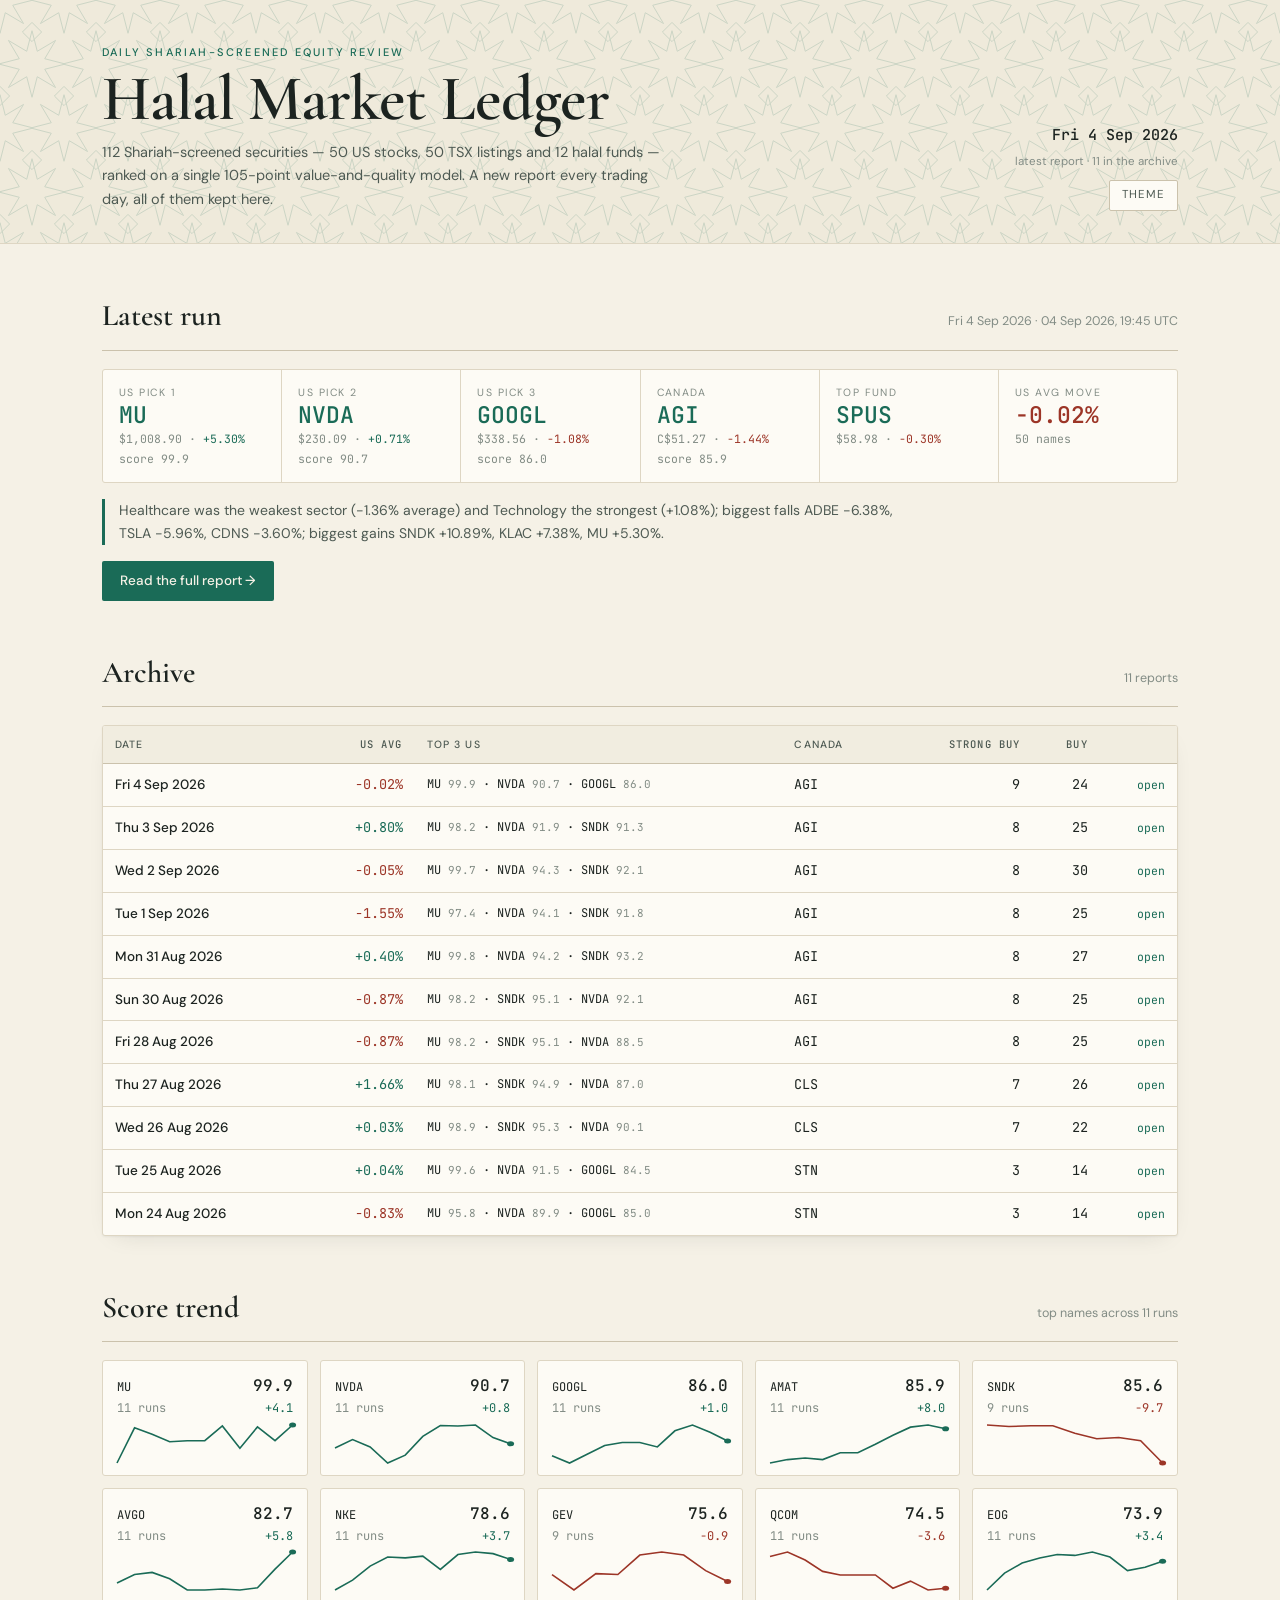
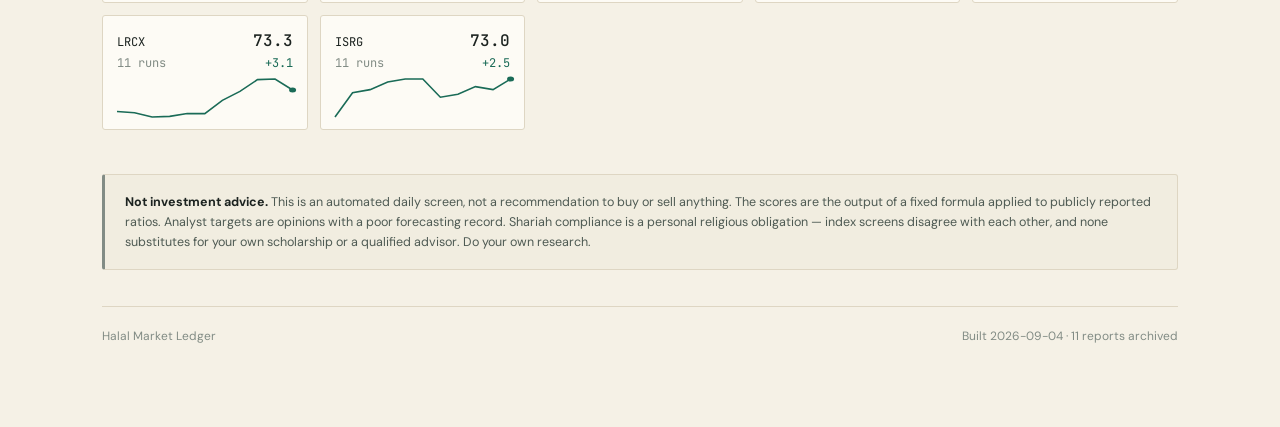
==== commit d0555061: "report: 2026-09-04" ====
--- a/index.html
+++ b/index.html
@@ -34,21 +34,21 @@
 </script>
 </div></div></div>
 <div class="wrap">
-<section><div class="sec-head"><h2>Latest run</h2><span class="sec-note">Fri 4 Sep 2026 &middot; 04 Sep 2026, 14:22 UTC</span></div>
+<section><div class="sec-head"><h2>Latest run</h2><span class="sec-note">Fri 4 Sep 2026 &middot; 04 Sep 2026, 19:45 UTC</span></div>
 <div class="strip">
-<div class="sc"><span class="l">US pick 1</span><span class="v">MU</span><span class="m">$997.77 &middot; <span class="up">+4.13%</span></span><span class="m">score 100.0</span></div>
-<div class="sc"><span class="l">US pick 2</span><span class="v">NVDA</span><span class="m">$234.16 &middot; <span class="up">+2.50%</span></span><span class="m">score 90.1</span></div>
-<div class="sc"><span class="l">US pick 3</span><span class="v">SNDK</span><span class="m">$1,663.32 &middot; <span class="up">+6.97%</span></span><span class="m">score 88.4</span></div>
-<div class="sc"><span class="l">Canada</span><span class="v">AGI</span><span class="m">C$51.25 &middot; <span class="down">-1.48%</span></span><span class="m">score 86.0</span></div>
-<div class="sc"><span class="l">Top fund</span><span class="v">SPUS</span><span class="m">$59.15 &middot; <span class="down">-0.03%</span></span></div>
-<div class="sc"><span class="l">US avg move</span><span class="v"><span class="up">+0.12%</span></span><span class="m">50 names</span></div>
+<div class="sc"><span class="l">US pick 1</span><span class="v">MU</span><span class="m">$1,008.90 &middot; <span class="up">+5.30%</span></span><span class="m">score 99.9</span></div>
+<div class="sc"><span class="l">US pick 2</span><span class="v">NVDA</span><span class="m">$230.09 &middot; <span class="up">+0.71%</span></span><span class="m">score 90.7</span></div>
+<div class="sc"><span class="l">US pick 3</span><span class="v">GOOGL</span><span class="m">$338.56 &middot; <span class="down">-1.08%</span></span><span class="m">score 86.0</span></div>
+<div class="sc"><span class="l">Canada</span><span class="v">AGI</span><span class="m">C$51.27 &middot; <span class="down">-1.44%</span></span><span class="m">score 85.9</span></div>
+<div class="sc"><span class="l">Top fund</span><span class="v">SPUS</span><span class="m">$58.98 &middot; <span class="down">-0.30%</span></span></div>
+<div class="sc"><span class="l">US avg move</span><span class="v"><span class="down">-0.02%</span></span><span class="m">50 names</span></div>
 </div>
-<p class="note">Consumer Cyclical was the weakest sector (-1.77% average) and Technology the strongest (+1.26%); biggest falls ADBE -6.91%, TSLA -5.92%, CDNS -2.66%; biggest gains SNDK +6.97%, KLAC +6.93%, LRCX +4.65%.</p>
+<p class="note">Healthcare was the weakest sector (-1.36% average) and Technology the strongest (+1.08%); biggest falls ADBE -6.38%, TSLA -5.96%, CDNS -3.60%; biggest gains SNDK +10.89%, KLAC +7.38%, MU +5.30%.</p>
 <p style="margin-top:16px"><a class="cta" href="reports/2026-09-04.html">Read the full report &rarr;</a></p>
 </section>
 <section><div class="sec-head"><h2>Archive</h2><span class="sec-note">11 reports</span></div>
 <div class="tw"><table><thead><tr><th>Date</th><th class="num">US avg</th><th>Top 3 US</th><th>Canada</th><th class="num">Strong Buy</th><th class="num">Buy</th><th></th></tr></thead><tbody>
-<tr><td class="nm"><a href="reports/2026-09-04.html">Fri 4 Sep 2026</a></td><td class="num"><span class="up">+0.12%</span></td><td class="picks">MU <span class="mut">100.0</span> &middot; NVDA <span class="mut">90.1</span> &middot; SNDK <span class="mut">88.4</span></td><td class="mono">AGI</td><td class="num">9</td><td class="num">24</td><td class="num"><a class="mini" href="reports/2026-09-04.html">open</a></td></tr>
+<tr><td class="nm"><a href="reports/2026-09-04.html">Fri 4 Sep 2026</a></td><td class="num"><span class="down">-0.02%</span></td><td class="picks">MU <span class="mut">99.9</span> &middot; NVDA <span class="mut">90.7</span> &middot; GOOGL <span class="mut">86.0</span></td><td class="mono">AGI</td><td class="num">9</td><td class="num">24</td><td class="num"><a class="mini" href="reports/2026-09-04.html">open</a></td></tr>
 <tr><td class="nm"><a href="reports/2026-09-03.html">Thu 3 Sep 2026</a></td><td class="num"><span class="up">+0.80%</span></td><td class="picks">MU <span class="mut">98.2</span> &middot; NVDA <span class="mut">91.9</span> &middot; SNDK <span class="mut">91.3</span></td><td class="mono">AGI</td><td class="num">8</td><td class="num">25</td><td class="num"><a class="mini" href="reports/2026-09-03.html">open</a></td></tr>
 <tr><td class="nm"><a href="reports/2026-09-02.html">Wed 2 Sep 2026</a></td><td class="num"><span class="down">-0.05%</span></td><td class="picks">MU <span class="mut">99.7</span> &middot; NVDA <span class="mut">94.3</span> &middot; SNDK <span class="mut">92.1</span></td><td class="mono">AGI</td><td class="num">8</td><td class="num">30</td><td class="num"><a class="mini" href="reports/2026-09-02.html">open</a></td></tr>
 <tr><td class="nm"><a href="reports/2026-09-01.html">Tue 1 Sep 2026</a></td><td class="num"><span class="down">-1.55%</span></td><td class="picks">MU <span class="mut">97.4</span> &middot; NVDA <span class="mut">94.1</span> &middot; SNDK <span class="mut">91.8</span></td><td class="mono">AGI</td><td class="num">8</td><td class="num">25</td><td class="num"><a class="mini" href="reports/2026-09-01.html">open</a></td></tr>
@@ -65,7 +65,7 @@
 <div class="disc"><b>Not investment advice.</b> This is an automated daily screen, not a recommendation to buy or sell anything. The scores are the output of a fixed formula applied to publicly reported ratios. Analyst targets are opinions with a poor forecasting record. Shariah compliance is a personal religious obligation &mdash; index screens disagree with each other, and none substitutes for your own scholarship or a qualified advisor. Do your own research.</div>
 <footer><span>Halal Market Ledger</span><span>Built 2026-09-04 &middot; 11 reports archived</span></footer>
 </div>
-<script id="hist" type="application/json">[{"d": "2026-09-04", "us": [{"t": "MU", "p": 997.7689, "c": 4.1338553, "s": 100.0, "v": "Strong Buy"}, {"t": "NVDA", "p": 234.16, "c": 2.5016398, "s": 90.1, "v": "Strong Buy"}, {"t": "SNDK", "p": 1663.315, "c": 6.9662795, "s": 88.4, "v": "Strong Buy"}, {"t": "GOOGL", "p": 339.13, "c": -0.91451085, "s": 86.0, "v": "Strong Buy"}, {"t": "AMAT", "p": 456.19, "c": 4.652336, "s": 85.5, "v": "Strong Buy"}, {"t": "AVGO", "p": 354.77, "c": -0.6551675, "s": 83.0, "v": "Strong Buy"}, {"t": "NKE", "p": 38.165, "c": -1.5604837, "s": 79.2, "v": "Buy"}, {"t": "GEV", "p": 947.49, "c": 0.5998857, "s": 75.4, "v": "Buy"}, {"t": "QCOM", "p": 170.11, "c": 0.913563, "s": 74.3, "v": "Buy"}, {"t": "EOG", "p": 145.01, "c": -0.6508716, "s": 73.9, "v": "Buy"}, {"t": "LRCX", "p": 306.28, "c": 4.653863, "s": 73.3, "v": "Buy"}, {"t": "ISRG", "p": 367.74, "c": -0.56512356, "s": 72.7, "v": "Buy"}, {"t": "TXN", "p": 258.18, "c": 1.7137418, "s": 72.6, "v": "Buy"}, {"t": "KLAC", "p": 184.9, "c": 6.9280562, "s": 71.8, "v": "Buy"}, {"t": "NEM", "p": 127.91, "c": -1.9320625, "s": 71.5, "v": "Buy"}, {"t": "ORCL", "p": 158.19, "c": 2.655162, "s": 70.9, "v": "Wait"}, {"t": "ASML", "p": 1715.0, "c": 4.179959, "s": 70.8, "v": "Buy"}, {"t": "CDNS", "p": 296.8, "c": -2.655187, "s": 69.9, "v": "Buy"}, {"t": "TJX", "p": 132.5, "c": 0.23450908, "s": 68.9, "v": "Buy"}, {"t": "SYK", "p": 306.035, "c": -0.6347565, "s": 67.6, "v": "Buy"}, {"t": "MSFT", "p": 502.745, "c": -1.4569663, "s": 66.2, "v": "Buy"}, {"t": "CSCO", "p": 109.59, "c": 0.9023071, "s": 65.3, "v": "Buy"}, {"t": "VRTX", "p": 551.37, "c": -1.181093, "s": 64.0, "v": "Hold"}, {"t": "AMD", "p": 468.805, "c": 2.7720513, "s": 63.8, "v": "Hold"}, {"t": "ADI", "p": 361.37, "c": 1.3659809, "s": 63.5, "v": "Hold"}, {"t": "COP", "p": 133.68, "c": -1.5031009, "s": 63.4, "v": "Hold"}, {"t": "REGN", "p": 836.37, "c": -0.84175795, "s": 63.2, "v": "Hold"}, {"t": "ANET", "p": 194.1, "c": 1.3894712, "s": 62.4, "v": "Hold"}, {"t": "ADBE", "p": 266.0, "c": -6.911636, "s": 60.1, "v": "Hold"}, {"t": "CTAS", "p": 199.48, "c": -0.7809039, "s": 60.0, "v": "Hold"}, {"t": "PG", "p": 146.455, "c": -0.31649628, "s": 59.0, "v": "Hold"}, {"t": "XOM", "p": 160.2, "c": -1.2393696, "s": 58.0, "v": "Hold"}, {"t": "FTNT", "p": 157.47, "c": 0.7099006, "s": 56.7, "v": "Hold"}, {"t": "LLY", "p": 1142.5875, "c": -1.4670966, "s": 56.6, "v": "Hold"}, {"t": "HD", "p": 318.665, "c": 0.18706612, "s": 55.9, "v": "Wait"}, {"t": "LIN", "p": 481.75, "c": -0.091250844, "s": 54.4, "v": "Hold"}, {"t": "AAPL", "p": 321.43, "c": -2.0657504, "s": 53.2, "v": "Hold"}, {"t": "JNJ", "p": 275.285, "c": -1.1295439, "s": 52.5, "v": "Hold"}, {"t": "ABT", "p": 108.915, "c": 0.11490027, "s": 51.7, "v": "Hold"}, {"t": "ITW", "p": 271.745, "c": 0.034971923, "s": 51.6, "v": "Wait"}, {"t": "EMR", "p": 152.265, "c": 1.3680798, "s": 51.4, "v": "Hold"}, {"t": "DHR", "p": 206.19, "c": -2.2935112, "s": 51.3, "v": "Hold"}, {"t": "TMO", "p": 607.765, "c": -1.7242041, "s": 50.5, "v": "Hold"}, {"t": "CRM", "p": 260.44, "c": -1.5089023, "s": 49.2, "v": "Hold"}, {"t": "TSLA", "p": 354.023, "c": -5.9237666, "s": 42.5, "v": "Wait"}, {"t": "CRWD", "p": 216.03, "c": 0.49309093, "s": 38.3, "v": "Wait"}, {"t": "PANW", "p": 334.1, "c": 0.65072113, "s": 37.7, "v": "Wait"}, {"t": "ABBV", "p": 256.695, "c": -1.350826, "s": 34.4, "v": "Skip"}, {"t": "NOW", "p": 142.62, "c": -2.0399761, "s": 34.0, "v": "Skip"}, {"t": "MRK", "p": 150.86, "c": -0.9715083, "s": 28.9, "v": "Skip"}]}, {"d": "2026-09-03", "us": [{"t": "MU", "p": 958.16, "c": 0.27089426, "s": 98.2, "v": "Strong Buy"}, {"t": "NVDA", "p": 228.45, "c": 1.7624, "s": 91.9, "v": "Strong Buy"}, {"t": "SNDK", "p": 1554.99, "c": 0.10235392, "s": 91.3, "v": "Strong Buy"}, {"t": "AMAT", "p": 435.91, "c": -0.57473636, "s": 86.8, "v": "Strong Buy"}, {"t": "GOOGL", "p": 342.48, "c": 1.5869739, "s": 86.6, "v": "Strong Buy"}, {"t": "AVGO", "p": 357.16, "c": -2.77339, "s": 79.5, "v": "Buy"}, {"t": "NKE", "p": 38.75, "c": 1.2684628, "s": 79.3, "v": "Buy"}, {"t": "GEV", "p": 942.21, "c": 2.1358283, "s": 77.0, "v": "Buy"}, {"t": "KLAC", "p": 172.94, "c": 0.39475673, "s": 75.0, "v": "Buy"}, {"t": "LRCX", "p": 292.66, "c": 1.4844612, "s": 74.9, "v": "Buy"}, {"t": "QCOM", "p": 168.57, "c": -0.30761302, "s": 74.3, "v": "Buy"}, {"t": "EOG", "p": 145.975, "c": -2.0542512, "s": 73.2, "v": "Buy"}, {"t": "NEM", "p": 130.445, "c": 4.3955145, "s": 73.1, "v": "Hold"}, {"t": "TXN", "p": 253.83, "c": -0.42778504, "s": 72.6, "v": "Buy"}, {"t": "ISRG", "p": 369.83, "c": -0.551258, "s": 72.3, "v": "Buy"}, {"t": "ORCL", "p": 154.05, "c": 5.6672344, "s": 71.9, "v": "Wait"}, {"t": "ASML", "p": 1646.19, "c": -2.1464725, "s": 70.8, "v": "Buy"}, {"t": "TJX", "p": 132.22, "c": 0.6320934, "s": 69.3, "v": "Buy"}, {"t": "CDNS", "p": 304.875, "c": -0.5706459, "s": 68.6, "v": "Buy"}, {"t": "MSFT", "p": 510.12, "c": 2.6669617, "s": 67.3, "v": "Buy"}, {"t": "SYK", "p": 308.05, "c": -1.4398267, "s": 67.1, "v": "Buy"}, {"t": "CSCO", "p": 108.61, "c": -0.7720079, "s": 65.2, "v": "Buy"}, {"t": "ANET", "p": 191.43, "c": 2.8363814, "s": 64.2, "v": "Hold"}, {"t": "AMD", "p": 456.16, "c": -0.24066997, "s": 63.7, "v": "Hold"}, {"t": "VRTX", "p": 557.96, "c": 0.21733667, "s": 63.7, "v": "Hold"}, {"t": "ADI", "p": 356.5, "c": 0.22209343, "s": 63.7, "v": "Hold"}, {"t": "REGN", "p": 843.47, "c": -1.0046663, "s": 62.9, "v": "Hold"}, {"t": "COP", "p": 135.72, "c": -1.1825784, "s": 62.6, "v": "Hold"}, {"t": "ADBE", "p": 285.75, "c": 2.1373103, "s": 61.6, "v": "Hold"}, {"t": "CTAS", "p": 201.05, "c": 1.4942738, "s": 60.6, "v": "Hold"}, {"t": "PG", "p": 146.88, "c": -0.5350808, "s": 58.8, "v": "Hold"}, {"t": "FTNT", "p": 156.36, "c": 1.1776935, "s": 57.5, "v": "Hold"}, {"t": "XOM", "p": 162.24, "c": -1.1940247, "s": 57.1, "v": "Hold"}, {"t": "HD", "p": 318.07, "c": 0.5171136, "s": 56.3, "v": "Wait"}, {"t": "LLY", "p": 1159.5, "c": 0.010343694, "s": 55.9, "v": "Hold"}, {"t": "LIN", "p": 482.19, "c": -0.8104353, "s": 54.3, "v": "Hold"}, {"t": "AAPL", "p": 328.21, "c": 0.9385827, "s": 53.7, "v": "Hold"}, {"t": "JNJ", "p": 278.47, "c": 1.2063543, "s": 53.5, "v": "Hold"}, {"t": "ITW", "p": 271.61, "c": 0.9104806, "s": 52.2, "v": "Wait"}, {"t": "EMR", "p": 150.22, "c": 0.81909513, "s": 52.0, "v": "Hold"}, {"t": "ABT", "p": 108.79, "c": -1.5524613, "s": 51.3, "v": "Hold"}, {"t": "TMO", "p": 618.37, "c": 1.5808321, "s": 50.9, "v": "Hold"}, {"t": "DHR", "p": 211.0, "c": 0.4167758, "s": 50.7, "v": "Hold"}, {"t": "CRM", "p": 264.42, "c": 2.8217804, "s": 50.5, "v": "Hold"}, {"t": "TSLA", "p": 376.365, "c": 5.421411, "s": 43.5, "v": "Wait"}, {"t": "CRWD", "p": 214.97, "c": 5.6779094, "s": 40.7, "v": "Wait"}, {"t": "PANW", "p": 331.94, "c": 1.0533339, "s": 38.4, "v": "Wait"}, {"t": "NOW", "p": 145.52, "c": 6.451135, "s": 36.9, "v": "Wait"}, {"t": "ABBV", "p": 260.21, "c": -0.61134267, "s": 33.8, "v": "Skip"}, {"t": "MRK", "p": 152.335, "c": 0.39573836, "s": 29.4, "v": "Skip"}]}, {"d": "2026-09-02", "us": [{"t": "MU", "p": 955.34, "c": 2.354462, "s": 99.7, "v": "Strong Buy"}, {"t": "NVDA", "p": 224.19, "c": 3.1043046, "s": 94.3, "v": "Strong Buy"}, {"t": "SNDK", "p": 1555.41, "c": 1.2063506, "s": 92.1, "v": "Strong Buy"}, {"t": "GOOGL", "p": 337.175, "c": 0.64324486, "s": 87.1, "v": "Strong Buy"}, {"t": "AMAT", "p": 437.94, "c": -0.8849165, "s": 86.3, "v": "Strong Buy"}, {"t": "NKE", "p": 38.245, "c": 0.32791185, "s": 79.5, "v": "Buy"}, {"t": "GEV", "p": 922.69, "c": 2.6888332, "s": 79.0, "v": "Buy"}, {"t": "AVGO", "p": 367.22, "c": -0.6708452, "s": 76.0, "v": "Buy"}, {"t": "KLAC", "p": 172.22, "c": 0.77238584, "s": 75.7, "v": "Buy"}, {"t": "QCOM", "p": 169.92, "c": 1.986674, "s": 75.3, "v": "Buy"}, {"t": "LRCX", "p": 287.92, "c": -0.7856646, "s": 74.8, "v": "Buy"}, {"t": "NEM", "p": 125.09, "c": 1.9978836, "s": 74.6, "v": "Buy"}, {"t": "TXN", "p": 254.7, "c": 0.5369024, "s": 72.9, "v": "Buy"}, {"t": "EOG", "p": 148.69, "c": 0.21570075, "s": 72.8, "v": "Buy"}, {"t": "ISRG", "p": 372.05, "c": 0.7582905, "s": 72.5, "v": "Buy"}, {"t": "ORCL", "p": 145.77, "c": 3.1630242, "s": 72.2, "v": "Wait"}, {"t": "ASML", "p": 1681.5, "c": 0.98249906, "s": 70.3, "v": "Buy"}, {"t": "TJX", "p": 131.51, "c": -1.2756035, "s": 69.0, "v": "Buy"}, {"t": "CDNS", "p": 306.5, "c": -2.0891926, "s": 67.8, "v": "Buy"}, {"t": "MSFT", "p": 496.67, "c": -0.86636335, "s": 67.2, "v": "Buy"}, {"t": "SYK", "p": 312.465, "c": -1.5548197, "s": 66.0, "v": "Buy"}, {"t": "REGN", "p": 852.7, "c": 3.5056207, "s": 65.3, "v": "Hold"}, {"t": "VRTX", "p": 556.95, "c": 1.6886958, "s": 64.9, "v": "Hold"}, {"t": "CSCO", "p": 109.425, "c": -0.28705046, "s": 64.8, "v": "Hold"}, {"t": "ANET", "p": 185.575, "c": -1.954981, "s": 64.0, "v": "Hold"}, {"t": "ADI", "p": 355.67, "c": 0.32720402, "s": 64.0, "v": "Hold"}, {"t": "AMD", "p": 456.62, "c": -0.6505495, "s": 63.5, "v": "Hold"}, {"t": "COP", "p": 137.14, "c": 0.67185056, "s": 62.8, "v": "Hold"}, {"t": "CTAS", "p": 198.06, "c": -1.2612786, "s": 60.2, "v": "Hold"}, {"t": "ADBE", "p": 279.95, "c": -2.1427484, "s": 59.5, "v": "Hold"}, {"t": "PG", "p": 147.73, "c": 1.039593, "s": 59.3, "v": "Hold"}, {"t": "XOM", "p": 164.16, "c": -0.23700966, "s": 56.6, "v": "Hold"}, {"t": "LLY", "p": 1159.7, "c": -0.012501684, "s": 55.9, "v": "Hold"}, {"t": "HD", "p": 318.475, "c": -0.40653205, "s": 55.7, "v": "Wait"}, {"t": "FTNT", "p": 154.56, "c": -4.5041757, "s": 55.6, "v": "Hold"}, {"t": "JNJ", "p": 275.46, "c": 1.5745378, "s": 53.9, "v": "Hold"}, {"t": "LIN", "p": 487.52, "c": 0.15613018, "s": 53.9, "v": "Hold"}, {"t": "AAPL", "p": 324.95, "c": -0.055360217, "s": 53.0, "v": "Hold"}, {"t": "EMR", "p": 149.07, "c": 0.9991132, "s": 52.6, "v": "Hold"}, {"t": "ITW", "p": 268.92, "c": -0.35571048, "s": 52.1, "v": "Wait"}, {"t": "DHR", "p": 210.32, "c": 1.6285751, "s": 51.8, "v": "Hold"}, {"t": "ABT", "p": 110.58, "c": 1.5147356, "s": 51.7, "v": "Hold"}, {"t": "TMO", "p": 608.79, "c": 1.3805126, "s": 51.7, "v": "Hold"}, {"t": "CRM", "p": 256.89, "c": -0.46880722, "s": 50.4, "v": "Hold"}, {"t": "TSLA", "p": 356.88, "c": 0.21624045, "s": 44.1, "v": "Wait"}, {"t": "CRWD", "p": 203.5376, "c": -5.365699, "s": 39.5, "v": "Wait"}, {"t": "PANW", "p": 328.66, "c": -9.23251, "s": 38.1, "v": "Wait"}, {"t": "NOW", "p": 136.62, "c": -4.394681, "s": 35.0, "v": "Skip"}, {"t": "ABBV", "p": 261.19, "c": 0.46156093, "s": 34.1, "v": "Skip"}, {"t": "MRK", "p": 151.595, "c": 1.1577476, "s": 30.0, "v": "Skip"}]}, {"d": "2026-09-01", "us": [{"t": "MU", "p": 933.44, "c": -2.6378624, "s": 97.4, "v": "Strong Buy"}, {"t": "NVDA", "p": 217.44, "c": -1.387754, "s": 94.1, "v": "Strong Buy"}, {"t": "SNDK", "p": 1536.87, "c": -1.9039992, "s": 91.8, "v": "Strong Buy"}, {"t": "GOOGL", "p": 335.02, "c": -1.2759738, "s": 86.7, "v": "Strong Buy"}, {"t": "AMAT", "p": 441.85, "c": -3.6082828, "s": 84.4, "v": "Strong Buy"}, {"t": "GEV", "p": 898.49, "c": -0.004456063, "s": 79.4, "v": "Buy"}, {"t": "NKE", "p": 38.15, "c": -1.293661, "s": 79.2, "v": "Buy"}, {"t": "AVGO", "p": 369.68, "c": -0.17821561, "s": 75.6, "v": "Buy"}, {"t": "KLAC", "p": 170.89, "c": -2.5990298, "s": 75.1, "v": "Buy"}, {"t": "QCOM", "p": 166.61, "c": -2.2700582, "s": 74.5, "v": "Buy"}, {"t": "EOG", "p": 148.28, "c": 2.2901235, "s": 74.4, "v": "Buy"}, {"t": "NEM", "p": 122.66, "c": -2.6971235, "s": 73.5, "v": "Buy"}, {"t": "LRCX", "p": 290.2, "c": -3.7447274, "s": 73.1, "v": "Buy"}, {"t": "ISRG", "p": 369.25, "c": -2.0193138, "s": 72.0, "v": "Buy"}, {"t": "TXN", "p": 253.34, "c": -2.9013865, "s": 71.9, "v": "Buy"}, {"t": "ASML", "p": 1665.14, "c": -1.8201541, "s": 69.9, "v": "Buy"}, {"t": "ORCL", "p": 141.261, "c": -5.3249297, "s": 68.7, "v": "Wait"}, {"t": "TJX", "p": 133.23, "c": -0.50780964, "s": 68.4, "v": "Buy"}, {"t": "REGN", "p": 823.82, "c": 3.096059, "s": 66.5, "v": "Hold"}, {"t": "MSFT", "p": 501.02, "c": -1.2359833, "s": 66.3, "v": "Buy"}, {"t": "SYK", "p": 317.44, "c": -1.9641709, "s": 64.7, "v": "Hold"}, {"t": "COP", "p": 136.25, "c": 2.8379457, "s": 64.6, "v": "Hold"}, {"t": "VRTX", "p": 547.65, "c": 0.574819, "s": 64.5, "v": "Hold"}, {"t": "CSCO", "p": 109.74, "c": -0.67879444, "s": 64.5, "v": "Hold"}, {"t": "CDNS", "p": 313.04, "c": -7.597848, "s": 64.4, "v": "Hold"}, {"t": "ADI", "p": 354.52, "c": -1.8058995, "s": 63.6, "v": "Hold"}, {"t": "AMD", "p": 459.61, "c": -2.3602176, "s": 62.6, "v": "Hold"}, {"t": "ANET", "p": 189.17, "c": -3.3318024, "s": 62.1, "v": "Hold"}, {"t": "PG", "p": 146.21, "c": 0.7338771, "s": 59.8, "v": "Hold"}, {"t": "CTAS", "p": 200.59, "c": -0.59467614, "s": 59.5, "v": "Hold"}, {"t": "ADBE", "p": 286.08, "c": -2.2917523, "s": 59.3, "v": "Hold"}, {"t": "XOM", "p": 164.56, "c": 2.2553618, "s": 58.1, "v": "Hold"}, {"t": "LLY", "p": 1159.9312, "c": 0.26194784, "s": 56.1, "v": "Hold"}, {"t": "AAPL", "p": 325.13, "c": 2.6132236, "s": 54.9, "v": "Hold"}, {"t": "HD", "p": 319.78, "c": -2.4402893, "s": 54.8, "v": "Wait"}, {"t": "JNJ", "p": 271.38, "c": 2.0424254, "s": 54.6, "v": "Hold"}, {"t": "LIN", "p": 486.76, "c": -0.52696884, "s": 53.7, "v": "Hold"}, {"t": "FTNT", "p": 161.85, "c": -5.3121085, "s": 52.5, "v": "Hold"}, {"t": "EMR", "p": 147.645, "c": -3.1454985, "s": 51.5, "v": "Hold"}, {"t": "ITW", "p": 269.95, "c": -1.9686123, "s": 51.5, "v": "Wait"}, {"t": "ABT", "p": 108.96, "c": -1.2776401, "s": 51.3, "v": "Hold"}, {"t": "TMO", "p": 600.36, "c": -2.712687, "s": 50.6, "v": "Hold"}, {"t": "DHR", "p": 206.985, "c": -3.0787587, "s": 50.4, "v": "Hold"}, {"t": "CRM", "p": 258.16, "c": 0.2407374, "s": 48.9, "v": "Hold"}, {"t": "TSLA", "p": 356.09, "c": -3.2232683, "s": 43.0, "v": "Wait"}, {"t": "CRWD", "p": 215.07, "c": -6.896101, "s": 35.3, "v": "Skip"}, {"t": "ABBV", "p": 260.01, "c": 1.4000453, "s": 35.1, "v": "Skip"}, {"t": "NOW", "p": 142.8939, "c": -3.4435432, "s": 33.3, "v": "Skip"}, {"t": "MRK", "p": 149.94, "c": 1.4753709, "s": 30.3, "v": "Skip"}, {"t": "PANW", "p": 362.09, "c": -5.244291, "s": 30.1, "v": "Skip"}]}, {"d": "2026-08-31", "us": [{"t": "MU", "p": 958.73, "c": 2.7731917, "s": 99.8, "v": "Strong Buy"}, {"t": "NVDA", "p": 220.78, "c": 1.4847142, "s": 94.2, "v": "Strong Buy"}, {"t": "SNDK", "p": 1566.7, "c": 5.5031023, "s": 93.2, "v": "Strong Buy"}, {"t": "GOOGL", "p": 339.35, "c": -2.0889208, "s": 85.6, "v": "Strong Buy"}, {"t": "AMAT", "p": 458.39, "c": -0.7104639, "s": 82.3, "v": "Strong Buy"}, {"t": "GEV", "p": 898.53, "c": -1.46941, "s": 79.0, "v": "Buy"}, {"t": "NKE", "p": 39.06, "c": -1.36363, "s": 77.4, "v": "Buy"}, {"t": "QCOM", "p": 170.48, "c": 3.8309236, "s": 76.0, "v": "Buy"}, {"t": "AVGO", "p": 370.34, "c": 0.42029008, "s": 75.8, "v": "Buy"}, {"t": "EOG", "p": 144.96, "c": 1.12313, "s": 75.0, "v": "Buy"}, {"t": "KLAC", "p": 175.45, "c": -0.051268283, "s": 73.6, "v": "Buy"}, {"t": "NEM", "p": 126.06, "c": -1.50024, "s": 72.3, "v": "Buy"}, {"t": "LRCX", "p": 301.49, "c": -0.13580777, "s": 71.8, "v": "Buy"}, {"t": "ISRG", "p": 376.86, "c": 1.1433116, "s": 71.8, "v": "Buy"}, {"t": "TXN", "p": 260.91, "c": 0.8776635, "s": 71.2, "v": "Buy"}, {"t": "ORCL", "p": 149.12, "c": -1.14684, "s": 69.5, "v": "Wait"}, {"t": "ASML", "p": 1696.01, "c": -0.008844945, "s": 69.3, "v": "Buy"}, {"t": "TJX", "p": 133.91, "c": -0.895494, "s": 67.9, "v": "Buy"}, {"t": "REGN", "p": 799.08, "c": 0.61572355, "s": 66.8, "v": "Buy"}, {"t": "COP", "p": 132.49, "c": 1.64173, "s": 65.7, "v": "Buy"}, {"t": "MSFT", "p": 507.29, "c": -1.2151228, "s": 65.4, "v": "Buy"}, {"t": "VRTX", "p": 544.52, "c": 0.5224422, "s": 64.8, "v": "Hold"}, {"t": "CSCO", "p": 110.49, "c": 0.5094129, "s": 64.6, "v": "Hold"}, {"t": "SYK", "p": 323.8, "c": -2.08353, "s": 63.3, "v": "Hold"}, {"t": "AMD", "p": 470.72, "c": 1.1040025, "s": 62.4, "v": "Hold"}, {"t": "ADI", "p": 362.14, "c": 0.099512376, "s": 62.4, "v": "Hold"}, {"t": "CDNS", "p": 338.78, "c": -0.4729915, "s": 61.2, "v": "Hold"}, {"t": "ANET", "p": 195.69, "c": 0.158664, "s": 61.0, "v": "Hold"}, {"t": "PG", "p": 145.12, "c": 0.931977, "s": 60.4, "v": "Hold"}, {"t": "ADBE", "p": 292.79, "c": 0.43565434, "s": 60.2, "v": "Hold"}, {"t": "XOM", "p": 160.95, "c": 2.70563, "s": 59.8, "v": "Hold"}, {"t": "CTAS", "p": 201.79, "c": -1.1705356, "s": 58.9, "v": "Hold"}, {"t": "FTNT", "p": 170.93, "c": 2.969875, "s": 56.0, "v": "Hold"}, {"t": "LLY", "p": 1156.73, "c": -1.52221, "s": 55.7, "v": "Hold"}, {"t": "AAPL", "p": 316.85, "c": -0.8914626, "s": 54.4, "v": "Hold"}, {"t": "JNJ", "p": 265.85, "c": -0.817043, "s": 54.2, "v": "Hold"}, {"t": "HD", "p": 327.83, "c": -0.714745, "s": 53.6, "v": "Wait"}, {"t": "LIN", "p": 489.58, "c": 0.014295276, "s": 53.5, "v": "Hold"}, {"t": "ABT", "p": 110.36, "c": -1.87606, "s": 50.2, "v": "Hold"}, {"t": "ITW", "p": 275.37, "c": -1.68869, "s": 50.1, "v": "Wait"}, {"t": "EMR", "p": 152.44, "c": -1.76569, "s": 49.9, "v": "Hold"}, {"t": "TMO", "p": 617.1, "c": -0.816487, "s": 49.5, "v": "Hold"}, {"t": "CRM", "p": 257.54, "c": 0.601566, "s": 49.4, "v": "Hold"}, {"t": "DHR", "p": 213.56, "c": -1.16167, "s": 49.1, "v": "Hold"}, {"t": "TSLA", "p": 367.95, "c": 5.5053797, "s": 44.8, "v": "Wait"}, {"t": "CRWD", "p": 231.0, "c": 5.7692337, "s": 37.0, "v": "Wait"}, {"t": "NOW", "p": 147.99, "c": 2.2666, "s": 35.9, "v": "Skip"}, {"t": "ABBV", "p": 256.42, "c": 0.367942, "s": 35.2, "v": "Skip"}, {"t": "PANW", "p": 382.13, "c": 2.836462, "s": 33.5, "v": "Skip"}, {"t": "MRK", "p": 147.76, "c": -0.397716, "s": 29.4, "v": "Skip"}]}, {"d": "2026-08-30", "us": [{"t": "MU", "p": 932.86, "c": -0.27047855, "s": 98.2, "v": "Strong Buy"}, {"t": "SNDK", "p": 1484.98, "c": 0.002022243, "s": 95.1, "v": "Strong Buy"}, {"t": "NVDA", "p": 217.55, "c": -4.5749598, "s": 92.1, "v": "Strong Buy"}, {"t": "GOOGL", "p": 346.59, "c": 1.743726, "s": 85.9, "v": "Strong Buy"}, {"t": "AMAT", "p": 461.67, "c": -4.2893214, "s": 80.3, "v": "Strong Buy"}, {"t": "NKE", "p": 39.6, "c": 3.01769, "s": 79.0, "v": "Buy"}, {"t": "GEV", "p": 911.93, "c": -4.39282, "s": 76.5, "v": "Buy"}, {"t": "QCOM", "p": 164.19, "c": -0.35805094, "s": 76.0, "v": "Buy"}, {"t": "AVGO", "p": 368.79, "c": -0.74016255, "s": 75.6, "v": "Buy"}, {"t": "EOG", "p": 143.35, "c": -0.795844, "s": 74.6, "v": "Buy"}, {"t": "ISRG", "p": 372.6, "c": 1.5065242, "s": 73.0, "v": "Buy"}, {"t": "KLAC", "p": 175.54, "c": -4.47843, "s": 72.0, "v": "Buy"}, {"t": "NEM", "p": 127.98, "c": -3.25799, "s": 70.4, "v": "Buy"}, {"t": "TXN", "p": 258.64, "c": -2.9639053, "s": 69.9, "v": "Buy"}, {"t": "LRCX", "p": 301.9, "c": -5.2357316, "s": 69.9, "v": "Buy"}, {"t": "ORCL", "p": 150.85, "c": -0.717386, "s": 69.5, "v": "Wait"}, {"t": "ASML", "p": 1696.16, "c": -2.2391787, "s": 68.4, "v": "Buy"}, {"t": "TJX", "p": 135.12, "c": 0.670536, "s": 67.9, "v": "Buy"}, {"t": "REGN", "p": 794.19, "c": -1.6738706, "s": 66.2, "v": "Buy"}, {"t": "MSFT", "p": 513.53, "c": 1.6770349, "s": 66.0, "v": "Buy"}, {"t": "COP", "p": 130.35, "c": 0.640829, "s": 66.0, "v": "Buy"}, {"t": "VRTX", "p": 541.69, "c": -1.0702193, "s": 64.5, "v": "Hold"}, {"t": "SYK", "p": 330.69, "c": 2.6605, "s": 64.2, "v": "Hold"}, {"t": "CSCO", "p": 109.93, "c": -1.9794928, "s": 64.1, "v": "Hold"}, {"t": "AMD", "p": 465.58, "c": -2.326563, "s": 61.6, "v": "Hold"}, {"t": "ADI", "p": 361.78, "c": -3.4016852, "s": 61.2, "v": "Hold"}, {"t": "PG", "p": 143.78, "c": 0.447114, "s": 60.7, "v": "Hold"}, {"t": "ADBE", "p": 291.52, "c": 0.81964207, "s": 60.5, "v": "Hold"}, {"t": "CDNS", "p": 340.39, "c": -2.0601277, "s": 60.4, "v": "Hold"}, {"t": "ANET", "p": 195.38, "c": -2.83952, "s": 60.1, "v": "Hold"}, {"t": "XOM", "p": 156.71, "c": 0.172593, "s": 59.9, "v": "Hold"}, {"t": "CTAS", "p": 204.18, "c": 0.01469448, "s": 58.4, "v": "Hold"}, {"t": "AAPL", "p": 319.7, "c": 1.627575, "s": 55.3, "v": "Hold"}, {"t": "LLY", "p": 1174.61, "c": -0.126689, "s": 54.9, "v": "Hold"}, {"t": "JNJ", "p": 268.04, "c": 0.854129, "s": 54.5, "v": "Hold"}, {"t": "LIN", "p": 489.51, "c": 0.85711414, "s": 54.1, "v": "Hold"}, {"t": "HD", "p": 330.19, "c": 0.480818, "s": 53.6, "v": "Wait"}, {"t": "FTNT", "p": 166.0, "c": -3.9240646, "s": 52.7, "v": "Hold"}, {"t": "CRM", "p": 256.0, "c": 1.56715, "s": 50.5, "v": "Hold"}, {"t": "ABT", "p": 112.47, "c": 0.788606, "s": 50.0, "v": "Hold"}, {"t": "ITW", "p": 280.1, "c": -0.557392, "s": 49.2, "v": "Wait"}, {"t": "DHR", "p": 216.07, "c": 0.18083, "s": 48.7, "v": "Hold"}, {"t": "TMO", "p": 622.18, "c": -1.35088, "s": 48.7, "v": "Hold"}, {"t": "EMR", "p": 155.18, "c": -1.60422, "s": 48.7, "v": "Hold"}, {"t": "TSLA", "p": 348.75, "c": -1.7079556, "s": 44.9, "v": "Wait"}, {"t": "NOW", "p": 144.71, "c": 4.5366, "s": 37.0, "v": "Wait"}, {"t": "CRWD", "p": 218.4, "c": -4.1937237, "s": 35.1, "v": "Skip"}, {"t": "ABBV", "p": 255.48, "c": -1.03428, "s": 34.8, "v": "Skip"}, {"t": "PANW", "p": 371.59, "c": -2.9411023, "s": 30.6, "v": "Skip"}, {"t": "MRK", "p": 148.35, "c": -0.795765, "s": 29.1, "v": "Skip"}]}, {"d": "2026-08-28", "us": [{"t": "MU", "p": 932.86, "c": -0.27047855, "s": 98.2, "v": "Strong Buy"}, {"t": "SNDK", "p": 1484.98, "c": 0.002022243, "s": 95.1, "v": "Strong Buy"}, {"t": "NVDA", "p": 217.55, "c": -4.5749598, "s": 88.5, "v": "Strong Buy"}, {"t": "GOOGL", "p": 346.59, "c": 1.743726, "s": 85.9, "v": "Strong Buy"}, {"t": "AMAT", "p": 461.67, "c": -4.2893214, "s": 80.3, "v": "Strong Buy"}, {"t": "NKE", "p": 39.6, "c": 3.01769, "s": 78.8, "v": "Buy"}, {"t": "GEV", "p": 911.93, "c": -4.39282, "s": 76.6, "v": "Buy"}, {"t": "QCOM", "p": 164.19, "c": -0.35805094, "s": 76.0, "v": "Buy"}, {"t": "AVGO", "p": 368.79, "c": -0.74016255, "s": 75.6, "v": "Buy"}, {"t": "EOG", "p": 143.35, "c": -0.795844, "s": 74.7, "v": "Buy"}, {"t": "ISRG", "p": 372.6, "c": 1.5065242, "s": 73.0, "v": "Buy"}, {"t": "KLAC", "p": 175.54, "c": -4.47843, "s": 72.0, "v": "Buy"}, {"t": "NEM", "p": 127.98, "c": -3.25799, "s": 70.6, "v": "Buy"}, {"t": "TXN", "p": 258.64, "c": -2.9639053, "s": 70.3, "v": "Buy"}, {"t": "LRCX", "p": 301.9, "c": -5.2357316, "s": 69.9, "v": "Buy"}, {"t": "ORCL", "p": 150.85, "c": -0.717386, "s": 69.5, "v": "Wait"}, {"t": "ASML", "p": 1696.16, "c": -2.2391787, "s": 68.4, "v": "Buy"}, {"t": "TJX", "p": 135.12, "c": 0.670536, "s": 67.9, "v": "Buy"}, {"t": "REGN", "p": 794.19, "c": -1.6738706, "s": 66.3, "v": "Buy"}, {"t": "MSFT", "p": 513.53, "c": 1.6770349, "s": 66.0, "v": "Buy"}, {"t": "COP", "p": 130.35, "c": 0.640829, "s": 66.0, "v": "Buy"}, {"t": "VRTX", "p": 541.69, "c": -1.0702193, "s": 64.5, "v": "Hold"}, {"t": "SYK", "p": 330.69, "c": 2.6605, "s": 64.2, "v": "Hold"}, {"t": "CSCO", "p": 109.93, "c": -1.9794928, "s": 64.1, "v": "Hold"}, {"t": "AMD", "p": 465.58, "c": -2.326563, "s": 61.7, "v": "Hold"}, {"t": "ADI", "p": 361.78, "c": -3.4016852, "s": 61.2, "v": "Hold"}, {"t": "PG", "p": 143.78, "c": 0.447114, "s": 60.7, "v": "Hold"}, {"t": "ADBE", "p": 291.52, "c": 0.81964207, "s": 60.5, "v": "Hold"}, {"t": "CDNS", "p": 340.39, "c": -2.0601277, "s": 60.5, "v": "Hold"}, {"t": "ANET", "p": 195.38, "c": -2.83952, "s": 60.1, "v": "Hold"}, {"t": "XOM", "p": 156.71, "c": 0.172593, "s": 59.8, "v": "Hold"}, {"t": "CTAS", "p": 204.18, "c": 0.01469448, "s": 58.5, "v": "Hold"}, {"t": "AAPL", "p": 319.7, "c": 1.627575, "s": 55.2, "v": "Hold"}, {"t": "LLY", "p": 1174.61, "c": -0.126689, "s": 55.0, "v": "Hold"}, {"t": "JNJ", "p": 268.04, "c": 0.854129, "s": 54.5, "v": "Hold"}, {"t": "LIN", "p": 489.51, "c": 0.85711414, "s": 54.1, "v": "Hold"}, {"t": "HD", "p": 330.19, "c": 0.480818, "s": 53.6, "v": "Wait"}, {"t": "FTNT", "p": 166.0, "c": -3.9240646, "s": 52.7, "v": "Hold"}, {"t": "ABT", "p": 112.47, "c": 0.788606, "s": 50.0, "v": "Hold"}, {"t": "ITW", "p": 280.1, "c": -0.557392, "s": 49.2, "v": "Wait"}, {"t": "CRM", "p": 256.0, "c": 1.56715, "s": 49.1, "v": "Hold"}, {"t": "TMO", "p": 622.18, "c": -1.35088, "s": 48.9, "v": "Hold"}, {"t": "DHR", "p": 216.07, "c": 0.18083, "s": 48.7, "v": "Hold"}, {"t": "EMR", "p": 155.18, "c": -1.60422, "s": 48.6, "v": "Hold"}, {"t": "TSLA", "p": 348.75, "c": -1.7079556, "s": 44.9, "v": "Wait"}, {"t": "NOW", "p": 144.71, "c": 4.5366, "s": 37.0, "v": "Wait"}, {"t": "ABBV", "p": 255.48, "c": -1.03428, "s": 34.9, "v": "Skip"}, {"t": "CRWD", "p": 218.4, "c": -4.1937237, "s": 32.9, "v": "Skip"}, {"t": "PANW", "p": 371.59, "c": -2.9411023, "s": 30.6, "v": "Skip"}, {"t": "MRK", "p": 148.35, "c": -0.795765, "s": 29.1, "v": "Skip"}]}, {"d": "2026-08-27", "us": [{"t": "MU", "p": 935.39, "c": -0.32075977, "s": 98.1, "v": "Strong Buy"}, {"t": "SNDK", "p": 1484.95, "c": -0.9617402, "s": 94.9, "v": "Strong Buy"}, {"t": "NVDA", "p": 227.98, "c": 8.737953, "s": 87.0, "v": "Strong Buy"}, {"t": "GOOGL", "p": 340.65, "c": -0.3947386, "s": 85.7, "v": "Strong Buy"}, {"t": "NKE", "p": 38.44, "c": -0.388706, "s": 78.9, "v": "Buy"}, {"t": "AMAT", "p": 482.36, "c": 0.5419326, "s": 78.7, "v": "Buy"}, {"t": "AVGO", "p": 371.54, "c": 4.4855065, "s": 77.7, "v": "Buy"}, {"t": "QCOM", "p": 164.78, "c": 0.6474453, "s": 76.4, "v": "Buy"}, {"t": "GEV", "p": 953.83, "c": 0.0776412, "s": 74.5, "v": "Buy"}, {"t": "EOG", "p": 144.5, "c": -0.234739, "s": 74.3, "v": "Buy"}, {"t": "ISRG", "p": 367.07, "c": -0.90438044, "s": 72.8, "v": "Buy"}, {"t": "ORCL", "p": 151.94, "c": 2.06221, "s": 71.2, "v": "Wait"}, {"t": "TXN", "p": 266.54, "c": 1.822218, "s": 70.3, "v": "Buy"}, {"t": "NEM", "p": 132.29, "c": 0.524306, "s": 70.1, "v": "Hold"}, {"t": "KLAC", "p": 183.77, "c": -0.03263752, "s": 69.9, "v": "Buy"}, {"t": "LRCX", "p": 318.58, "c": 1.8217789, "s": 69.5, "v": "Buy"}, {"t": "ASML", "p": 1735.01, "c": -0.608946, "s": 67.7, "v": "Buy"}, {"t": "TJX", "p": 134.22, "c": -1.90748, "s": 67.4, "v": "Buy"}, {"t": "MSFT", "p": 505.06, "c": 1.7507106, "s": 67.3, "v": "Buy"}, {"t": "COP", "p": 129.52, "c": -0.834543, "s": 65.7, "v": "Buy"}, {"t": "REGN", "p": 807.71, "c": -0.8689302, "s": 65.5, "v": "Buy"}, {"t": "VRTX", "p": 547.55, "c": 0.047508594, "s": 64.1, "v": "Hold"}, {"t": "SYK", "p": 322.12, "c": -2.29017, "s": 63.5, "v": "Hold"}, {"t": "CSCO", "p": 112.15, "c": -0.18689843, "s": 63.0, "v": "Hold"}, {"t": "ADBE", "p": 289.15, "c": 5.7337155, "s": 62.4, "v": "Hold"}, {"t": "CDNS", "p": 347.55, "c": 3.845463, "s": 62.0, "v": "Hold"}, {"t": "AMD", "p": 476.67, "c": -0.8857795, "s": 60.5, "v": "Hold"}, {"t": "PG", "p": 143.14, "c": -1.28276, "s": 60.4, "v": "Hold"}, {"t": "ADI", "p": 374.52, "c": 0.73157644, "s": 60.1, "v": "Hold"}, {"t": "XOM", "p": 156.44, "c": -1.10626, "s": 59.6, "v": "Hold"}, {"t": "ANET", "p": 201.09, "c": -0.573549, "s": 58.9, "v": "Hold"}, {"t": "CTAS", "p": 204.15, "c": -0.79211044, "s": 58.3, "v": "Hold"}, {"t": "FTNT", "p": 172.78, "c": 9.673738, "s": 56.5, "v": "Hold"}, {"t": "AAPL", "p": 314.58, "c": 0.36049587, "s": 55.3, "v": "Hold"}, {"t": "LLY", "p": 1176.1, "c": -1.11905, "s": 54.6, "v": "Hold"}, {"t": "JNJ", "p": 265.77, "c": -1.56667, "s": 54.0, "v": "Hold"}, {"t": "LIN", "p": 485.35, "c": -1.0156386, "s": 53.8, "v": "Hold"}, {"t": "HD", "p": 328.61, "c": -1.86353, "s": 53.1, "v": "Wait"}, {"t": "ABT", "p": 111.59, "c": -2.19983, "s": 49.4, "v": "Hold"}, {"t": "DHR", "p": 215.68, "c": 0.148585, "s": 48.8, "v": "Hold"}, {"t": "ITW", "p": 281.67, "c": -1.34496, "s": 48.7, "v": "Wait"}, {"t": "TMO", "p": 630.7, "c": -0.474982, "s": 48.2, "v": "Hold"}, {"t": "EMR", "p": 157.71, "c": -0.366408, "s": 47.8, "v": "Wait"}, {"t": "CRM", "p": 252.05, "c": 22.5805, "s": 47.5, "v": "Wait"}, {"t": "TSLA", "p": 354.81, "c": 2.5996153, "s": 46.1, "v": "Wait"}, {"t": "NOW", "p": 138.43, "c": 10.0397, "s": 38.7, "v": "Wait"}, {"t": "CRWD", "p": 227.96, "c": 20.499004, "s": 35.5, "v": "Skip"}, {"t": "PANW", "p": 382.85, "c": 12.831926, "s": 34.1, "v": "Skip"}, {"t": "ABBV", "p": 258.15, "c": -1.80677, "s": 34.0, "v": "Skip"}, {"t": "MRK", "p": 149.54, "c": -2.32529, "s": 28.5, "v": "Skip"}]}, {"d": "2026-08-26", "us": [{"t": "MU", "p": 938.23, "c": 0.563792, "s": 98.9, "v": "Strong Buy"}, {"t": "SNDK", "p": 1486.84, "c": 0.40991822, "s": 95.3, "v": "Strong Buy"}, {"t": "NVDA", "p": 212.25, "c": -0.37550014, "s": 90.1, "v": "Strong Buy"}, {"t": "GOOGL", "p": 343.06, "c": -1.1240472, "s": 85.1, "v": "Strong Buy"}, {"t": "AMAT", "p": 476.44, "c": -0.7499388, "s": 79.1, "v": "Buy"}, {"t": "AVGO", "p": 354.17, "c": -0.7204061, "s": 78.9, "v": "Buy"}, {"t": "NKE", "p": 39.015, "c": -1.177812, "s": 77.8, "v": "Buy"}, {"t": "QCOM", "p": 161.82, "c": 0.78475946, "s": 77.7, "v": "Buy"}, {"t": "GEV", "p": 943.88, "c": 1.8505956, "s": 76.5, "v": "Buy"}, {"t": "EOG", "p": 145.3, "c": -1.0420206, "s": 73.7, "v": "Buy"}, {"t": "ISRG", "p": 369.99, "c": -0.49752745, "s": 72.3, "v": "Buy"}, {"t": "ORCL", "p": 149.455, "c": 3.2433045, "s": 71.9, "v": "Wait"}, {"t": "TXN", "p": 259.93, "c": -0.046143096, "s": 70.7, "v": "Buy"}, {"t": "KLAC", "p": 181.575, "c": -0.96269196, "s": 69.9, "v": "Buy"}, {"t": "LRCX", "p": 311.75, "c": -0.92480886, "s": 69.4, "v": "Buy"}, {"t": "NEM", "p": 132.495, "c": -1.9572327, "s": 69.2, "v": "Hold"}, {"t": "ASML", "p": 1749.97, "c": 0.33304307, "s": 68.6, "v": "Buy"}, {"t": "MSFT", "p": 494.85, "c": 0.6384739, "s": 67.9, "v": "Buy"}, {"t": "TJX", "p": 137.525, "c": -1.4020883, "s": 66.6, "v": "Buy"}, {"t": "COP", "p": 131.385, "c": -0.34511667, "s": 64.9, "v": "Hold"}, {"t": "REGN", "p": 822.625, "c": -1.3118429, "s": 64.2, "v": "Hold"}, {"t": "VRTX", "p": 550.41, "c": -0.44134983, "s": 63.7, "v": "Hold"}, {"t": "CSCO", "p": 112.165, "c": 0.94950974, "s": 63.1, "v": "Hold"}, {"t": "CDNS", "p": 337.435, "c": 1.6676722, "s": 63.0, "v": "Hold"}, {"t": "ANET", "p": 195.8994, "c": 2.5973585, "s": 62.6, "v": "Hold"}, {"t": "SYK", "p": 331.595, "c": 0.30400342, "s": 62.3, "v": "Hold"}, {"t": "AMD", "p": 489.57, "c": 2.1682906, "s": 60.4, "v": "Hold"}, {"t": "ADBE", "p": 271.52, "c": -0.8761771, "s": 60.0, "v": "Hold"}, {"t": "PG", "p": 145.095, "c": -0.20976113, "s": 59.7, "v": "Hold"}, {"t": "ADI", "p": 375.43, "c": 0.4736897, "s": 59.7, "v": "Hold"}, {"t": "XOM", "p": 159.65, "c": -0.6162883, "s": 58.3, "v": "Hold"}, {"t": "CTAS", "p": 205.85, "c": 0.53253776, "s": 58.3, "v": "Hold"}, {"t": "FTNT", "p": 157.57, "c": 2.5472336, "s": 57.3, "v": "Hold"}, {"t": "AAPL", "p": 312.5599, "c": 0.8777029, "s": 56.1, "v": "Hold"}, {"t": "CRM", "p": 204.46, "c": -0.59798515, "s": 54.6, "v": "Hold"}, {"t": "LIN", "p": 493.58, "c": 1.3095185, "s": 53.9, "v": "Hold"}, {"t": "JNJ", "p": 270.645, "c": -0.9134603, "s": 53.0, "v": "Hold"}, {"t": "LLY", "p": 1205.56, "c": -2.2502155, "s": 52.5, "v": "Hold"}, {"t": "HD", "p": 336.97, "c": -0.26932746, "s": 51.8, "v": "Wait"}, {"t": "EMR", "p": 157.615, "c": 1.7133446, "s": 49.2, "v": "Hold"}, {"t": "ITW", "p": 285.5392, "c": 1.3808703, "s": 49.0, "v": "Wait"}, {"t": "DHR", "p": 215.505, "c": -0.21530598, "s": 48.7, "v": "Hold"}, {"t": "TMO", "p": 627.81, "c": -0.05413147, "s": 48.6, "v": "Hold"}, {"t": "CRWD", "p": 188.895, "c": 1.8959515, "s": 48.4, "v": "Hold"}, {"t": "ABT", "p": 115.465, "c": -0.57261026, "s": 47.6, "v": "Wait"}, {"t": "TSLA", "p": 348.89, "c": -0.40708402, "s": 45.2, "v": "Wait"}, {"t": "NOW", "p": 124.57, "c": -1.9142904, "s": 42.3, "v": "Wait"}, {"t": "PANW", "p": 340.705, "c": 0.23683222, "s": 35.0, "v": "Skip"}, {"t": "ABBV", "p": 261.205, "c": -1.7250543, "s": 33.3, "v": "Skip"}, {"t": "MRK", "p": 154.165, "c": -1.4604394, "s": 28.8, "v": "Skip"}]}, {"d": "2026-08-25", "us": [{"t": "MU", "p": 926.3782, "c": 1.7517197, "s": 99.6, "v": "Strong Buy"}, {"t": "NVDA", "p": 212.025, "c": 1.7003613, "s": 91.5, "v": "Strong Buy"}, {"t": "GOOGL", "p": 346.805, "c": -0.3605714, "s": 84.5, "v": "Strong Buy"}, {"t": "AMAT", "p": 478.75, "c": -1.1235263, "s": 78.7, "v": "Buy"}, {"t": "QCOM", "p": 159.71, "c": 0.74434364, "s": 78.6, "v": "Buy"}, {"t": "AVGO", "p": 355.87, "c": -0.80555654, "s": 78.5, "v": "Buy"}, {"t": "NKE", "p": 39.428, "c": -3.2515357, "s": 76.1, "v": "Buy"}, {"t": "EOG", "p": 147.67, "c": -1.6909716, "s": 72.5, "v": "Buy"}, {"t": "ISRG", "p": 370.33, "c": -0.86731285, "s": 72.1, "v": "Buy"}, {"t": "NEM", "p": 135.04, "c": 2.4271822, "s": 71.1, "v": "Hold"}, {"t": "TXN", "p": 259.17, "c": 0.11585224, "s": 71.0, "v": "Buy"}, {"t": "ORCL", "p": 143.535, "c": 0.7616755, "s": 70.9, "v": "Wait"}, {"t": "LRCX", "p": 313.11, "c": 0.9478582, "s": 70.0, "v": "Buy"}, {"t": "ASML", "p": 1740.085, "c": -0.0025885392, "s": 68.9, "v": "Buy"}, {"t": "MSFT", "p": 490.29, "c": 0.6115227, "s": 68.6, "v": "Buy"}, {"t": "TJX", "p": 139.99, "c": -0.5116916, "s": 65.4, "v": "Buy"}, {"t": "VRTX", "p": 553.205, "c": 1.0254004, "s": 64.2, "v": "Hold"}, {"t": "REGN", "p": 834.33, "c": 0.70368344, "s": 64.2, "v": "Hold"}, {"t": "COP", "p": 132.855, "c": -0.37119743, "s": 64.2, "v": "Hold"}, {"t": "SYK", "p": 330.72, "c": 0.88771045, "s": 63.0, "v": "Hold"}, {"t": "AMD", "p": 479.48, "c": 4.977617, "s": 62.7, "v": "Hold"}, {"t": "ADBE", "p": 273.43, "c": -1.0279785, "s": 60.0, "v": "Hold"}, {"t": "PG", "p": 145.36, "c": -0.84584856, "s": 59.4, "v": "Hold"}, {"t": "XOM", "p": 161.531, "c": -1.5355058, "s": 57.4, "v": "Hold"}, {"t": "AAPL", "p": 308.66, "c": -0.5413394, "s": 56.2, "v": "Hold"}, {"t": "CRM", "p": 205.7, "c": -1.6071944, "s": 53.9, "v": "Hold"}, {"t": "LIN", "p": 487.61, "c": -0.49385005, "s": 53.6, "v": "Hold"}, {"t": "JNJ", "p": 273.07, "c": 0.5042308, "s": 53.2, "v": "Hold"}, {"t": "HD", "p": 337.79, "c": 0.1066935, "s": 51.7, "v": "Wait"}, {"t": "LLY", "p": 1244.325, "c": -0.2089213, "s": 51.0, "v": "Hold"}, {"t": "DHR", "p": 215.16, "c": 0.02324534, "s": 48.9, "v": "Hold"}, {"t": "ABT", "p": 116.25, "c": -0.35998815, "s": 47.2, "v": "Wait"}, {"t": "NOW", "p": 126.73, "c": -1.0308471, "s": 41.4, "v": "Wait"}, {"t": "PANW", "p": 340.1351, "c": -3.067795, "s": 33.9, "v": "Skip"}, {"t": "MRK", "p": 156.145, "c": 3.6406481, "s": 31.5, "v": "Skip"}]}, {"d": "2026-08-24", "us": [{"t": "MU", "p": 906.0, "c": -6.29, "s": 95.8, "v": "Strong Buy"}, {"t": "NVDA", "p": 211.6, "c": -1.45, "s": 89.9, "v": "Strong Buy"}, {"t": "GOOGL", "p": 346.93, "c": 0.61, "s": 85.0, "v": "Strong Buy"}, {"t": "QCOM", "p": 158.0, "c": -1.71, "s": 78.1, "v": "Buy"}, {"t": "AMAT", "p": 475.47, "c": -3.42, "s": 77.9, "v": "Buy"}, {"t": "AVGO", "p": 361.23, "c": -1.96, "s": 76.9, "v": "Buy"}, {"t": "NKE", "p": 41.12, "c": 0.88, "s": 74.9, "v": "Buy"}, {"t": "ISRG", "p": 378.97, "c": 0.04, "s": 70.5, "v": "Buy"}, {"t": "EOG", "p": 153.09, "c": 0.03, "s": 70.5, "v": "Buy"}, {"t": "LRCX", "p": 298.23, "c": -5.02, "s": 70.2, "v": "Buy"}, {"t": "TXN", "p": 260.16, "c": -1.59, "s": 70.0, "v": "Buy"}, {"t": "NEM", "p": 131.85, "c": 0.21, "s": 69.9, "v": "Hold"}, {"t": "MSFT", "p": 483.6, "c": 0.07, "s": 69.3, "v": "Buy"}, {"t": "ORCL", "p": 142.21, "c": -2.91, "s": 69.2, "v": "Wait"}, {"t": "ASML", "p": 1737.81, "c": -1.47, "s": 68.8, "v": "Buy"}, {"t": "TJX", "p": 139.41, "c": -0.8, "s": 65.6, "v": "Buy"}, {"t": "VRTX", "p": 546.37, "c": -0.31, "s": 64.1, "v": "Hold"}, {"t": "REGN", "p": 829.41, "c": -0.56, "s": 63.8, "v": "Hold"}, {"t": "COP", "p": 135.19, "c": 0.24, "s": 62.9, "v": "Hold"}, {"t": "SYK", "p": 331.21, "c": 0.53, "s": 62.7, "v": "Hold"}, {"t": "AMD", "p": 457.35, "c": -3.36, "s": 62.3, "v": "Hold"}, {"t": "ADBE", "p": 276.95, "c": 0.6, "s": 60.7, "v": "Hold"}, {"t": "PG", "p": 146.01, "c": 0.92, "s": 60.2, "v": "Hold"}, {"t": "AAPL", "p": 311.92, "c": 0.83, "s": 56.6, "v": "Hold"}, {"t": "XOM", "p": 164.53, "c": -0.35, "s": 56.3, "v": "Hold"}, {"t": "LIN", "p": 489.0, "c": 0.29, "s": 53.8, "v": "Hold"}, {"t": "JNJ", "p": 270.11, "c": -0.05, "s": 53.4, "v": "Hold"}, {"t": "CRM", "p": 211.93, "c": 1.32, "s": 53.3, "v": "Hold"}, {"t": "HD", "p": 337.91, "c": 0.69, "s": 52.2, "v": "Wait"}, {"t": "LLY", "p": 1240.0, "c": -1.23, "s": 50.6, "v": "Hold"}, {"t": "DHR", "p": 216.1, "c": -1.26, "s": 48.1, "v": "Hold"}, {"t": "ABT", "p": 116.79, "c": 0.12, "s": 46.8, "v": "Wait"}, {"t": "NOW", "p": 128.33, "c": -0.12, "s": 40.8, "v": "Wait"}, {"t": "PANW", "p": 353.18, "c": -1.31, "s": 32.5, "v": "Skip"}, {"t": "MRK", "p": 150.4, "c": -1.41, "s": 28.8, "v": "Skip"}]}]</script>
+<script id="hist" type="application/json">[{"d": "2026-09-04", "us": [{"t": "MU", "p": 1008.898, "c": 5.295019, "s": 99.9, "v": "Strong Buy"}, {"t": "NVDA", "p": 230.085, "c": 0.7135062, "s": 90.7, "v": "Strong Buy"}, {"t": "GOOGL", "p": 338.56, "c": -1.0810214, "s": 86.0, "v": "Strong Buy"}, {"t": "AMAT", "p": 454.05, "c": 4.1614056, "s": 85.9, "v": "Strong Buy"}, {"t": "SNDK", "p": 1724.26, "c": 10.885602, "s": 85.6, "v": "Strong Buy"}, {"t": "AVGO", "p": 356.88, "c": -0.078395896, "s": 82.7, "v": "Strong Buy"}, {"t": "NKE", "p": 38.495, "c": -0.6964159, "s": 78.6, "v": "Buy"}, {"t": "GEV", "p": 940.685, "c": -0.1226354, "s": 75.6, "v": "Buy"}, {"t": "QCOM", "p": 167.935, "c": -0.3767039, "s": 74.5, "v": "Buy"}, {"t": "EOG", "p": 145.26, "c": -0.4795918, "s": 73.9, "v": "Buy"}, {"t": "LRCX", "p": 305.8, "c": 4.4899225, "s": 73.3, "v": "Buy"}, {"t": "ISRG", "p": 366.28, "c": -0.9598972, "s": 73.0, "v": "Buy"}, {"t": "TXN", "p": 258.09, "c": 1.6782864, "s": 72.7, "v": "Buy"}, {"t": "KLAC", "p": 185.71, "c": 7.38364, "s": 71.5, "v": "Buy"}, {"t": "NEM", "p": 128.15, "c": -1.7480632, "s": 71.2, "v": "Buy"}, {"t": "ASML", "p": 1709.04, "c": 3.8179128, "s": 71.0, "v": "Buy"}, {"t": "ORCL", "p": 157.68, "c": 2.3630223, "s": 70.8, "v": "Wait"}, {"t": "CDNS", "p": 293.9, "c": -3.599838, "s": 70.2, "v": "Buy"}, {"t": "TJX", "p": 132.425, "c": 0.17777488, "s": 68.9, "v": "Buy"}, {"t": "SYK", "p": 303.6475, "c": -1.409948, "s": 68.1, "v": "Buy"}, {"t": "MSFT", "p": 499.66, "c": -2.0465777, "s": 66.6, "v": "Buy"}, {"t": "CSCO", "p": 109.29, "c": 0.6260936, "s": 65.1, "v": "Buy"}, {"t": "VRTX", "p": 544.9, "c": -2.3406692, "s": 64.3, "v": "Hold"}, {"t": "REGN", "p": 827.83, "c": -1.8542396, "s": 63.7, "v": "Hold"}, {"t": "AMD", "p": 474.28, "c": 3.9722893, "s": 63.6, "v": "Hold"}, {"t": "ADI", "p": 361.19, "c": 1.3155687, "s": 63.5, "v": "Hold"}, {"t": "COP", "p": 134.41, "c": -0.9652207, "s": 63.3, "v": "Hold"}, {"t": "ANET", "p": 192.9, "c": 0.76263654, "s": 62.3, "v": "Hold"}, {"t": "ADBE", "p": 267.51, "c": -6.3829756, "s": 59.8, "v": "Hold"}, {"t": "CTAS", "p": 200.71, "c": -0.16911034, "s": 59.6, "v": "Hold"}, {"t": "PG", "p": 146.44, "c": -0.32670552, "s": 59.0, "v": "Hold"}, {"t": "XOM", "p": 159.67, "c": -1.5627912, "s": 58.1, "v": "Hold"}, {"t": "FTNT", "p": 155.86, "c": -0.31977487, "s": 56.7, "v": "Hold"}, {"t": "LLY", "p": 1143.29, "c": -1.406514, "s": 56.6, "v": "Hold"}, {"t": "HD", "p": 321.7, "c": 1.1412597, "s": 55.9, "v": "Wait"}, {"t": "LIN", "p": 477.77, "c": -0.9166539, "s": 54.6, "v": "Hold"}, {"t": "AAPL", "p": 320.55, "c": -2.3323123, "s": 53.2, "v": "Hold"}, {"t": "JNJ", "p": 275.49, "c": -1.0559216, "s": 52.5, "v": "Hold"}, {"t": "ABT", "p": 108.54, "c": -0.22980054, "s": 51.8, "v": "Hold"}, {"t": "ITW", "p": 269.54, "c": -0.7767294, "s": 51.8, "v": "Wait"}, {"t": "EMR", "p": 152.49, "c": 1.5178741, "s": 51.4, "v": "Hold"}, {"t": "DHR", "p": 207.45, "c": -1.6964421, "s": 51.1, "v": "Hold"}, {"t": "TMO", "p": 611.66, "c": -1.0947107, "s": 50.1, "v": "Hold"}, {"t": "CRM", "p": 260.22, "c": -1.5921006, "s": 49.2, "v": "Hold"}, {"t": "TSLA", "p": 353.935, "c": -5.959369, "s": 42.1, "v": "Wait"}, {"t": "CRWD", "p": 212.545, "c": -1.1280658, "s": 38.5, "v": "Wait"}, {"t": "PANW", "p": 330.83, "c": -0.33440256, "s": 37.8, "v": "Wait"}, {"t": "ABBV", "p": 256.075, "c": -1.5852581, "s": 34.5, "v": "Skip"}, {"t": "NOW", "p": 140.55, "c": -3.4617717, "s": 33.6, "v": "Skip"}, {"t": "MRK", "p": 150.37, "c": -1.2931609, "s": 28.9, "v": "Skip"}]}, {"d": "2026-09-03", "us": [{"t": "MU", "p": 958.16, "c": 0.27089426, "s": 98.2, "v": "Strong Buy"}, {"t": "NVDA", "p": 228.45, "c": 1.7624, "s": 91.9, "v": "Strong Buy"}, {"t": "SNDK", "p": 1554.99, "c": 0.10235392, "s": 91.3, "v": "Strong Buy"}, {"t": "AMAT", "p": 435.91, "c": -0.57473636, "s": 86.8, "v": "Strong Buy"}, {"t": "GOOGL", "p": 342.48, "c": 1.5869739, "s": 86.6, "v": "Strong Buy"}, {"t": "AVGO", "p": 357.16, "c": -2.77339, "s": 79.5, "v": "Buy"}, {"t": "NKE", "p": 38.75, "c": 1.2684628, "s": 79.3, "v": "Buy"}, {"t": "GEV", "p": 942.21, "c": 2.1358283, "s": 77.0, "v": "Buy"}, {"t": "KLAC", "p": 172.94, "c": 0.39475673, "s": 75.0, "v": "Buy"}, {"t": "LRCX", "p": 292.66, "c": 1.4844612, "s": 74.9, "v": "Buy"}, {"t": "QCOM", "p": 168.57, "c": -0.30761302, "s": 74.3, "v": "Buy"}, {"t": "EOG", "p": 145.975, "c": -2.0542512, "s": 73.2, "v": "Buy"}, {"t": "NEM", "p": 130.445, "c": 4.3955145, "s": 73.1, "v": "Hold"}, {"t": "TXN", "p": 253.83, "c": -0.42778504, "s": 72.6, "v": "Buy"}, {"t": "ISRG", "p": 369.83, "c": -0.551258, "s": 72.3, "v": "Buy"}, {"t": "ORCL", "p": 154.05, "c": 5.6672344, "s": 71.9, "v": "Wait"}, {"t": "ASML", "p": 1646.19, "c": -2.1464725, "s": 70.8, "v": "Buy"}, {"t": "TJX", "p": 132.22, "c": 0.6320934, "s": 69.3, "v": "Buy"}, {"t": "CDNS", "p": 304.875, "c": -0.5706459, "s": 68.6, "v": "Buy"}, {"t": "MSFT", "p": 510.12, "c": 2.6669617, "s": 67.3, "v": "Buy"}, {"t": "SYK", "p": 308.05, "c": -1.4398267, "s": 67.1, "v": "Buy"}, {"t": "CSCO", "p": 108.61, "c": -0.7720079, "s": 65.2, "v": "Buy"}, {"t": "ANET", "p": 191.43, "c": 2.8363814, "s": 64.2, "v": "Hold"}, {"t": "AMD", "p": 456.16, "c": -0.24066997, "s": 63.7, "v": "Hold"}, {"t": "VRTX", "p": 557.96, "c": 0.21733667, "s": 63.7, "v": "Hold"}, {"t": "ADI", "p": 356.5, "c": 0.22209343, "s": 63.7, "v": "Hold"}, {"t": "REGN", "p": 843.47, "c": -1.0046663, "s": 62.9, "v": "Hold"}, {"t": "COP", "p": 135.72, "c": -1.1825784, "s": 62.6, "v": "Hold"}, {"t": "ADBE", "p": 285.75, "c": 2.1373103, "s": 61.6, "v": "Hold"}, {"t": "CTAS", "p": 201.05, "c": 1.4942738, "s": 60.6, "v": "Hold"}, {"t": "PG", "p": 146.88, "c": -0.5350808, "s": 58.8, "v": "Hold"}, {"t": "FTNT", "p": 156.36, "c": 1.1776935, "s": 57.5, "v": "Hold"}, {"t": "XOM", "p": 162.24, "c": -1.1940247, "s": 57.1, "v": "Hold"}, {"t": "HD", "p": 318.07, "c": 0.5171136, "s": 56.3, "v": "Wait"}, {"t": "LLY", "p": 1159.5, "c": 0.010343694, "s": 55.9, "v": "Hold"}, {"t": "LIN", "p": 482.19, "c": -0.8104353, "s": 54.3, "v": "Hold"}, {"t": "AAPL", "p": 328.21, "c": 0.9385827, "s": 53.7, "v": "Hold"}, {"t": "JNJ", "p": 278.47, "c": 1.2063543, "s": 53.5, "v": "Hold"}, {"t": "ITW", "p": 271.61, "c": 0.9104806, "s": 52.2, "v": "Wait"}, {"t": "EMR", "p": 150.22, "c": 0.81909513, "s": 52.0, "v": "Hold"}, {"t": "ABT", "p": 108.79, "c": -1.5524613, "s": 51.3, "v": "Hold"}, {"t": "TMO", "p": 618.37, "c": 1.5808321, "s": 50.9, "v": "Hold"}, {"t": "DHR", "p": 211.0, "c": 0.4167758, "s": 50.7, "v": "Hold"}, {"t": "CRM", "p": 264.42, "c": 2.8217804, "s": 50.5, "v": "Hold"}, {"t": "TSLA", "p": 376.365, "c": 5.421411, "s": 43.5, "v": "Wait"}, {"t": "CRWD", "p": 214.97, "c": 5.6779094, "s": 40.7, "v": "Wait"}, {"t": "PANW", "p": 331.94, "c": 1.0533339, "s": 38.4, "v": "Wait"}, {"t": "NOW", "p": 145.52, "c": 6.451135, "s": 36.9, "v": "Wait"}, {"t": "ABBV", "p": 260.21, "c": -0.61134267, "s": 33.8, "v": "Skip"}, {"t": "MRK", "p": 152.335, "c": 0.39573836, "s": 29.4, "v": "Skip"}]}, {"d": "2026-09-02", "us": [{"t": "MU", "p": 955.34, "c": 2.354462, "s": 99.7, "v": "Strong Buy"}, {"t": "NVDA", "p": 224.19, "c": 3.1043046, "s": 94.3, "v": "Strong Buy"}, {"t": "SNDK", "p": 1555.41, "c": 1.2063506, "s": 92.1, "v": "Strong Buy"}, {"t": "GOOGL", "p": 337.175, "c": 0.64324486, "s": 87.1, "v": "Strong Buy"}, {"t": "AMAT", "p": 437.94, "c": -0.8849165, "s": 86.3, "v": "Strong Buy"}, {"t": "NKE", "p": 38.245, "c": 0.32791185, "s": 79.5, "v": "Buy"}, {"t": "GEV", "p": 922.69, "c": 2.6888332, "s": 79.0, "v": "Buy"}, {"t": "AVGO", "p": 367.22, "c": -0.6708452, "s": 76.0, "v": "Buy"}, {"t": "KLAC", "p": 172.22, "c": 0.77238584, "s": 75.7, "v": "Buy"}, {"t": "QCOM", "p": 169.92, "c": 1.986674, "s": 75.3, "v": "Buy"}, {"t": "LRCX", "p": 287.92, "c": -0.7856646, "s": 74.8, "v": "Buy"}, {"t": "NEM", "p": 125.09, "c": 1.9978836, "s": 74.6, "v": "Buy"}, {"t": "TXN", "p": 254.7, "c": 0.5369024, "s": 72.9, "v": "Buy"}, {"t": "EOG", "p": 148.69, "c": 0.21570075, "s": 72.8, "v": "Buy"}, {"t": "ISRG", "p": 372.05, "c": 0.7582905, "s": 72.5, "v": "Buy"}, {"t": "ORCL", "p": 145.77, "c": 3.1630242, "s": 72.2, "v": "Wait"}, {"t": "ASML", "p": 1681.5, "c": 0.98249906, "s": 70.3, "v": "Buy"}, {"t": "TJX", "p": 131.51, "c": -1.2756035, "s": 69.0, "v": "Buy"}, {"t": "CDNS", "p": 306.5, "c": -2.0891926, "s": 67.8, "v": "Buy"}, {"t": "MSFT", "p": 496.67, "c": -0.86636335, "s": 67.2, "v": "Buy"}, {"t": "SYK", "p": 312.465, "c": -1.5548197, "s": 66.0, "v": "Buy"}, {"t": "REGN", "p": 852.7, "c": 3.5056207, "s": 65.3, "v": "Hold"}, {"t": "VRTX", "p": 556.95, "c": 1.6886958, "s": 64.9, "v": "Hold"}, {"t": "CSCO", "p": 109.425, "c": -0.28705046, "s": 64.8, "v": "Hold"}, {"t": "ANET", "p": 185.575, "c": -1.954981, "s": 64.0, "v": "Hold"}, {"t": "ADI", "p": 355.67, "c": 0.32720402, "s": 64.0, "v": "Hold"}, {"t": "AMD", "p": 456.62, "c": -0.6505495, "s": 63.5, "v": "Hold"}, {"t": "COP", "p": 137.14, "c": 0.67185056, "s": 62.8, "v": "Hold"}, {"t": "CTAS", "p": 198.06, "c": -1.2612786, "s": 60.2, "v": "Hold"}, {"t": "ADBE", "p": 279.95, "c": -2.1427484, "s": 59.5, "v": "Hold"}, {"t": "PG", "p": 147.73, "c": 1.039593, "s": 59.3, "v": "Hold"}, {"t": "XOM", "p": 164.16, "c": -0.23700966, "s": 56.6, "v": "Hold"}, {"t": "LLY", "p": 1159.7, "c": -0.012501684, "s": 55.9, "v": "Hold"}, {"t": "HD", "p": 318.475, "c": -0.40653205, "s": 55.7, "v": "Wait"}, {"t": "FTNT", "p": 154.56, "c": -4.5041757, "s": 55.6, "v": "Hold"}, {"t": "JNJ", "p": 275.46, "c": 1.5745378, "s": 53.9, "v": "Hold"}, {"t": "LIN", "p": 487.52, "c": 0.15613018, "s": 53.9, "v": "Hold"}, {"t": "AAPL", "p": 324.95, "c": -0.055360217, "s": 53.0, "v": "Hold"}, {"t": "EMR", "p": 149.07, "c": 0.9991132, "s": 52.6, "v": "Hold"}, {"t": "ITW", "p": 268.92, "c": -0.35571048, "s": 52.1, "v": "Wait"}, {"t": "DHR", "p": 210.32, "c": 1.6285751, "s": 51.8, "v": "Hold"}, {"t": "ABT", "p": 110.58, "c": 1.5147356, "s": 51.7, "v": "Hold"}, {"t": "TMO", "p": 608.79, "c": 1.3805126, "s": 51.7, "v": "Hold"}, {"t": "CRM", "p": 256.89, "c": -0.46880722, "s": 50.4, "v": "Hold"}, {"t": "TSLA", "p": 356.88, "c": 0.21624045, "s": 44.1, "v": "Wait"}, {"t": "CRWD", "p": 203.5376, "c": -5.365699, "s": 39.5, "v": "Wait"}, {"t": "PANW", "p": 328.66, "c": -9.23251, "s": 38.1, "v": "Wait"}, {"t": "NOW", "p": 136.62, "c": -4.394681, "s": 35.0, "v": "Skip"}, {"t": "ABBV", "p": 261.19, "c": 0.46156093, "s": 34.1, "v": "Skip"}, {"t": "MRK", "p": 151.595, "c": 1.1577476, "s": 30.0, "v": "Skip"}]}, {"d": "2026-09-01", "us": [{"t": "MU", "p": 933.44, "c": -2.6378624, "s": 97.4, "v": "Strong Buy"}, {"t": "NVDA", "p": 217.44, "c": -1.387754, "s": 94.1, "v": "Strong Buy"}, {"t": "SNDK", "p": 1536.87, "c": -1.9039992, "s": 91.8, "v": "Strong Buy"}, {"t": "GOOGL", "p": 335.02, "c": -1.2759738, "s": 86.7, "v": "Strong Buy"}, {"t": "AMAT", "p": 441.85, "c": -3.6082828, "s": 84.4, "v": "Strong Buy"}, {"t": "GEV", "p": 898.49, "c": -0.004456063, "s": 79.4, "v": "Buy"}, {"t": "NKE", "p": 38.15, "c": -1.293661, "s": 79.2, "v": "Buy"}, {"t": "AVGO", "p": 369.68, "c": -0.17821561, "s": 75.6, "v": "Buy"}, {"t": "KLAC", "p": 170.89, "c": -2.5990298, "s": 75.1, "v": "Buy"}, {"t": "QCOM", "p": 166.61, "c": -2.2700582, "s": 74.5, "v": "Buy"}, {"t": "EOG", "p": 148.28, "c": 2.2901235, "s": 74.4, "v": "Buy"}, {"t": "NEM", "p": 122.66, "c": -2.6971235, "s": 73.5, "v": "Buy"}, {"t": "LRCX", "p": 290.2, "c": -3.7447274, "s": 73.1, "v": "Buy"}, {"t": "ISRG", "p": 369.25, "c": -2.0193138, "s": 72.0, "v": "Buy"}, {"t": "TXN", "p": 253.34, "c": -2.9013865, "s": 71.9, "v": "Buy"}, {"t": "ASML", "p": 1665.14, "c": -1.8201541, "s": 69.9, "v": "Buy"}, {"t": "ORCL", "p": 141.261, "c": -5.3249297, "s": 68.7, "v": "Wait"}, {"t": "TJX", "p": 133.23, "c": -0.50780964, "s": 68.4, "v": "Buy"}, {"t": "REGN", "p": 823.82, "c": 3.096059, "s": 66.5, "v": "Hold"}, {"t": "MSFT", "p": 501.02, "c": -1.2359833, "s": 66.3, "v": "Buy"}, {"t": "SYK", "p": 317.44, "c": -1.9641709, "s": 64.7, "v": "Hold"}, {"t": "COP", "p": 136.25, "c": 2.8379457, "s": 64.6, "v": "Hold"}, {"t": "VRTX", "p": 547.65, "c": 0.574819, "s": 64.5, "v": "Hold"}, {"t": "CSCO", "p": 109.74, "c": -0.67879444, "s": 64.5, "v": "Hold"}, {"t": "CDNS", "p": 313.04, "c": -7.597848, "s": 64.4, "v": "Hold"}, {"t": "ADI", "p": 354.52, "c": -1.8058995, "s": 63.6, "v": "Hold"}, {"t": "AMD", "p": 459.61, "c": -2.3602176, "s": 62.6, "v": "Hold"}, {"t": "ANET", "p": 189.17, "c": -3.3318024, "s": 62.1, "v": "Hold"}, {"t": "PG", "p": 146.21, "c": 0.7338771, "s": 59.8, "v": "Hold"}, {"t": "CTAS", "p": 200.59, "c": -0.59467614, "s": 59.5, "v": "Hold"}, {"t": "ADBE", "p": 286.08, "c": -2.2917523, "s": 59.3, "v": "Hold"}, {"t": "XOM", "p": 164.56, "c": 2.2553618, "s": 58.1, "v": "Hold"}, {"t": "LLY", "p": 1159.9312, "c": 0.26194784, "s": 56.1, "v": "Hold"}, {"t": "AAPL", "p": 325.13, "c": 2.6132236, "s": 54.9, "v": "Hold"}, {"t": "HD", "p": 319.78, "c": -2.4402893, "s": 54.8, "v": "Wait"}, {"t": "JNJ", "p": 271.38, "c": 2.0424254, "s": 54.6, "v": "Hold"}, {"t": "LIN", "p": 486.76, "c": -0.52696884, "s": 53.7, "v": "Hold"}, {"t": "FTNT", "p": 161.85, "c": -5.3121085, "s": 52.5, "v": "Hold"}, {"t": "EMR", "p": 147.645, "c": -3.1454985, "s": 51.5, "v": "Hold"}, {"t": "ITW", "p": 269.95, "c": -1.9686123, "s": 51.5, "v": "Wait"}, {"t": "ABT", "p": 108.96, "c": -1.2776401, "s": 51.3, "v": "Hold"}, {"t": "TMO", "p": 600.36, "c": -2.712687, "s": 50.6, "v": "Hold"}, {"t": "DHR", "p": 206.985, "c": -3.0787587, "s": 50.4, "v": "Hold"}, {"t": "CRM", "p": 258.16, "c": 0.2407374, "s": 48.9, "v": "Hold"}, {"t": "TSLA", "p": 356.09, "c": -3.2232683, "s": 43.0, "v": "Wait"}, {"t": "CRWD", "p": 215.07, "c": -6.896101, "s": 35.3, "v": "Skip"}, {"t": "ABBV", "p": 260.01, "c": 1.4000453, "s": 35.1, "v": "Skip"}, {"t": "NOW", "p": 142.8939, "c": -3.4435432, "s": 33.3, "v": "Skip"}, {"t": "MRK", "p": 149.94, "c": 1.4753709, "s": 30.3, "v": "Skip"}, {"t": "PANW", "p": 362.09, "c": -5.244291, "s": 30.1, "v": "Skip"}]}, {"d": "2026-08-31", "us": [{"t": "MU", "p": 958.73, "c": 2.7731917, "s": 99.8, "v": "Strong Buy"}, {"t": "NVDA", "p": 220.78, "c": 1.4847142, "s": 94.2, "v": "Strong Buy"}, {"t": "SNDK", "p": 1566.7, "c": 5.5031023, "s": 93.2, "v": "Strong Buy"}, {"t": "GOOGL", "p": 339.35, "c": -2.0889208, "s": 85.6, "v": "Strong Buy"}, {"t": "AMAT", "p": 458.39, "c": -0.7104639, "s": 82.3, "v": "Strong Buy"}, {"t": "GEV", "p": 898.53, "c": -1.46941, "s": 79.0, "v": "Buy"}, {"t": "NKE", "p": 39.06, "c": -1.36363, "s": 77.4, "v": "Buy"}, {"t": "QCOM", "p": 170.48, "c": 3.8309236, "s": 76.0, "v": "Buy"}, {"t": "AVGO", "p": 370.34, "c": 0.42029008, "s": 75.8, "v": "Buy"}, {"t": "EOG", "p": 144.96, "c": 1.12313, "s": 75.0, "v": "Buy"}, {"t": "KLAC", "p": 175.45, "c": -0.051268283, "s": 73.6, "v": "Buy"}, {"t": "NEM", "p": 126.06, "c": -1.50024, "s": 72.3, "v": "Buy"}, {"t": "LRCX", "p": 301.49, "c": -0.13580777, "s": 71.8, "v": "Buy"}, {"t": "ISRG", "p": 376.86, "c": 1.1433116, "s": 71.8, "v": "Buy"}, {"t": "TXN", "p": 260.91, "c": 0.8776635, "s": 71.2, "v": "Buy"}, {"t": "ORCL", "p": 149.12, "c": -1.14684, "s": 69.5, "v": "Wait"}, {"t": "ASML", "p": 1696.01, "c": -0.008844945, "s": 69.3, "v": "Buy"}, {"t": "TJX", "p": 133.91, "c": -0.895494, "s": 67.9, "v": "Buy"}, {"t": "REGN", "p": 799.08, "c": 0.61572355, "s": 66.8, "v": "Buy"}, {"t": "COP", "p": 132.49, "c": 1.64173, "s": 65.7, "v": "Buy"}, {"t": "MSFT", "p": 507.29, "c": -1.2151228, "s": 65.4, "v": "Buy"}, {"t": "VRTX", "p": 544.52, "c": 0.5224422, "s": 64.8, "v": "Hold"}, {"t": "CSCO", "p": 110.49, "c": 0.5094129, "s": 64.6, "v": "Hold"}, {"t": "SYK", "p": 323.8, "c": -2.08353, "s": 63.3, "v": "Hold"}, {"t": "AMD", "p": 470.72, "c": 1.1040025, "s": 62.4, "v": "Hold"}, {"t": "ADI", "p": 362.14, "c": 0.099512376, "s": 62.4, "v": "Hold"}, {"t": "CDNS", "p": 338.78, "c": -0.4729915, "s": 61.2, "v": "Hold"}, {"t": "ANET", "p": 195.69, "c": 0.158664, "s": 61.0, "v": "Hold"}, {"t": "PG", "p": 145.12, "c": 0.931977, "s": 60.4, "v": "Hold"}, {"t": "ADBE", "p": 292.79, "c": 0.43565434, "s": 60.2, "v": "Hold"}, {"t": "XOM", "p": 160.95, "c": 2.70563, "s": 59.8, "v": "Hold"}, {"t": "CTAS", "p": 201.79, "c": -1.1705356, "s": 58.9, "v": "Hold"}, {"t": "FTNT", "p": 170.93, "c": 2.969875, "s": 56.0, "v": "Hold"}, {"t": "LLY", "p": 1156.73, "c": -1.52221, "s": 55.7, "v": "Hold"}, {"t": "AAPL", "p": 316.85, "c": -0.8914626, "s": 54.4, "v": "Hold"}, {"t": "JNJ", "p": 265.85, "c": -0.817043, "s": 54.2, "v": "Hold"}, {"t": "HD", "p": 327.83, "c": -0.714745, "s": 53.6, "v": "Wait"}, {"t": "LIN", "p": 489.58, "c": 0.014295276, "s": 53.5, "v": "Hold"}, {"t": "ABT", "p": 110.36, "c": -1.87606, "s": 50.2, "v": "Hold"}, {"t": "ITW", "p": 275.37, "c": -1.68869, "s": 50.1, "v": "Wait"}, {"t": "EMR", "p": 152.44, "c": -1.76569, "s": 49.9, "v": "Hold"}, {"t": "TMO", "p": 617.1, "c": -0.816487, "s": 49.5, "v": "Hold"}, {"t": "CRM", "p": 257.54, "c": 0.601566, "s": 49.4, "v": "Hold"}, {"t": "DHR", "p": 213.56, "c": -1.16167, "s": 49.1, "v": "Hold"}, {"t": "TSLA", "p": 367.95, "c": 5.5053797, "s": 44.8, "v": "Wait"}, {"t": "CRWD", "p": 231.0, "c": 5.7692337, "s": 37.0, "v": "Wait"}, {"t": "NOW", "p": 147.99, "c": 2.2666, "s": 35.9, "v": "Skip"}, {"t": "ABBV", "p": 256.42, "c": 0.367942, "s": 35.2, "v": "Skip"}, {"t": "PANW", "p": 382.13, "c": 2.836462, "s": 33.5, "v": "Skip"}, {"t": "MRK", "p": 147.76, "c": -0.397716, "s": 29.4, "v": "Skip"}]}, {"d": "2026-08-30", "us": [{"t": "MU", "p": 932.86, "c": -0.27047855, "s": 98.2, "v": "Strong Buy"}, {"t": "SNDK", "p": 1484.98, "c": 0.002022243, "s": 95.1, "v": "Strong Buy"}, {"t": "NVDA", "p": 217.55, "c": -4.5749598, "s": 92.1, "v": "Strong Buy"}, {"t": "GOOGL", "p": 346.59, "c": 1.743726, "s": 85.9, "v": "Strong Buy"}, {"t": "AMAT", "p": 461.67, "c": -4.2893214, "s": 80.3, "v": "Strong Buy"}, {"t": "NKE", "p": 39.6, "c": 3.01769, "s": 79.0, "v": "Buy"}, {"t": "GEV", "p": 911.93, "c": -4.39282, "s": 76.5, "v": "Buy"}, {"t": "QCOM", "p": 164.19, "c": -0.35805094, "s": 76.0, "v": "Buy"}, {"t": "AVGO", "p": 368.79, "c": -0.74016255, "s": 75.6, "v": "Buy"}, {"t": "EOG", "p": 143.35, "c": -0.795844, "s": 74.6, "v": "Buy"}, {"t": "ISRG", "p": 372.6, "c": 1.5065242, "s": 73.0, "v": "Buy"}, {"t": "KLAC", "p": 175.54, "c": -4.47843, "s": 72.0, "v": "Buy"}, {"t": "NEM", "p": 127.98, "c": -3.25799, "s": 70.4, "v": "Buy"}, {"t": "TXN", "p": 258.64, "c": -2.9639053, "s": 69.9, "v": "Buy"}, {"t": "LRCX", "p": 301.9, "c": -5.2357316, "s": 69.9, "v": "Buy"}, {"t": "ORCL", "p": 150.85, "c": -0.717386, "s": 69.5, "v": "Wait"}, {"t": "ASML", "p": 1696.16, "c": -2.2391787, "s": 68.4, "v": "Buy"}, {"t": "TJX", "p": 135.12, "c": 0.670536, "s": 67.9, "v": "Buy"}, {"t": "REGN", "p": 794.19, "c": -1.6738706, "s": 66.2, "v": "Buy"}, {"t": "MSFT", "p": 513.53, "c": 1.6770349, "s": 66.0, "v": "Buy"}, {"t": "COP", "p": 130.35, "c": 0.640829, "s": 66.0, "v": "Buy"}, {"t": "VRTX", "p": 541.69, "c": -1.0702193, "s": 64.5, "v": "Hold"}, {"t": "SYK", "p": 330.69, "c": 2.6605, "s": 64.2, "v": "Hold"}, {"t": "CSCO", "p": 109.93, "c": -1.9794928, "s": 64.1, "v": "Hold"}, {"t": "AMD", "p": 465.58, "c": -2.326563, "s": 61.6, "v": "Hold"}, {"t": "ADI", "p": 361.78, "c": -3.4016852, "s": 61.2, "v": "Hold"}, {"t": "PG", "p": 143.78, "c": 0.447114, "s": 60.7, "v": "Hold"}, {"t": "ADBE", "p": 291.52, "c": 0.81964207, "s": 60.5, "v": "Hold"}, {"t": "CDNS", "p": 340.39, "c": -2.0601277, "s": 60.4, "v": "Hold"}, {"t": "ANET", "p": 195.38, "c": -2.83952, "s": 60.1, "v": "Hold"}, {"t": "XOM", "p": 156.71, "c": 0.172593, "s": 59.9, "v": "Hold"}, {"t": "CTAS", "p": 204.18, "c": 0.01469448, "s": 58.4, "v": "Hold"}, {"t": "AAPL", "p": 319.7, "c": 1.627575, "s": 55.3, "v": "Hold"}, {"t": "LLY", "p": 1174.61, "c": -0.126689, "s": 54.9, "v": "Hold"}, {"t": "JNJ", "p": 268.04, "c": 0.854129, "s": 54.5, "v": "Hold"}, {"t": "LIN", "p": 489.51, "c": 0.85711414, "s": 54.1, "v": "Hold"}, {"t": "HD", "p": 330.19, "c": 0.480818, "s": 53.6, "v": "Wait"}, {"t": "FTNT", "p": 166.0, "c": -3.9240646, "s": 52.7, "v": "Hold"}, {"t": "CRM", "p": 256.0, "c": 1.56715, "s": 50.5, "v": "Hold"}, {"t": "ABT", "p": 112.47, "c": 0.788606, "s": 50.0, "v": "Hold"}, {"t": "ITW", "p": 280.1, "c": -0.557392, "s": 49.2, "v": "Wait"}, {"t": "DHR", "p": 216.07, "c": 0.18083, "s": 48.7, "v": "Hold"}, {"t": "TMO", "p": 622.18, "c": -1.35088, "s": 48.7, "v": "Hold"}, {"t": "EMR", "p": 155.18, "c": -1.60422, "s": 48.7, "v": "Hold"}, {"t": "TSLA", "p": 348.75, "c": -1.7079556, "s": 44.9, "v": "Wait"}, {"t": "NOW", "p": 144.71, "c": 4.5366, "s": 37.0, "v": "Wait"}, {"t": "CRWD", "p": 218.4, "c": -4.1937237, "s": 35.1, "v": "Skip"}, {"t": "ABBV", "p": 255.48, "c": -1.03428, "s": 34.8, "v": "Skip"}, {"t": "PANW", "p": 371.59, "c": -2.9411023, "s": 30.6, "v": "Skip"}, {"t": "MRK", "p": 148.35, "c": -0.795765, "s": 29.1, "v": "Skip"}]}, {"d": "2026-08-28", "us": [{"t": "MU", "p": 932.86, "c": -0.27047855, "s": 98.2, "v": "Strong Buy"}, {"t": "SNDK", "p": 1484.98, "c": 0.002022243, "s": 95.1, "v": "Strong Buy"}, {"t": "NVDA", "p": 217.55, "c": -4.5749598, "s": 88.5, "v": "Strong Buy"}, {"t": "GOOGL", "p": 346.59, "c": 1.743726, "s": 85.9, "v": "Strong Buy"}, {"t": "AMAT", "p": 461.67, "c": -4.2893214, "s": 80.3, "v": "Strong Buy"}, {"t": "NKE", "p": 39.6, "c": 3.01769, "s": 78.8, "v": "Buy"}, {"t": "GEV", "p": 911.93, "c": -4.39282, "s": 76.6, "v": "Buy"}, {"t": "QCOM", "p": 164.19, "c": -0.35805094, "s": 76.0, "v": "Buy"}, {"t": "AVGO", "p": 368.79, "c": -0.74016255, "s": 75.6, "v": "Buy"}, {"t": "EOG", "p": 143.35, "c": -0.795844, "s": 74.7, "v": "Buy"}, {"t": "ISRG", "p": 372.6, "c": 1.5065242, "s": 73.0, "v": "Buy"}, {"t": "KLAC", "p": 175.54, "c": -4.47843, "s": 72.0, "v": "Buy"}, {"t": "NEM", "p": 127.98, "c": -3.25799, "s": 70.6, "v": "Buy"}, {"t": "TXN", "p": 258.64, "c": -2.9639053, "s": 70.3, "v": "Buy"}, {"t": "LRCX", "p": 301.9, "c": -5.2357316, "s": 69.9, "v": "Buy"}, {"t": "ORCL", "p": 150.85, "c": -0.717386, "s": 69.5, "v": "Wait"}, {"t": "ASML", "p": 1696.16, "c": -2.2391787, "s": 68.4, "v": "Buy"}, {"t": "TJX", "p": 135.12, "c": 0.670536, "s": 67.9, "v": "Buy"}, {"t": "REGN", "p": 794.19, "c": -1.6738706, "s": 66.3, "v": "Buy"}, {"t": "MSFT", "p": 513.53, "c": 1.6770349, "s": 66.0, "v": "Buy"}, {"t": "COP", "p": 130.35, "c": 0.640829, "s": 66.0, "v": "Buy"}, {"t": "VRTX", "p": 541.69, "c": -1.0702193, "s": 64.5, "v": "Hold"}, {"t": "SYK", "p": 330.69, "c": 2.6605, "s": 64.2, "v": "Hold"}, {"t": "CSCO", "p": 109.93, "c": -1.9794928, "s": 64.1, "v": "Hold"}, {"t": "AMD", "p": 465.58, "c": -2.326563, "s": 61.7, "v": "Hold"}, {"t": "ADI", "p": 361.78, "c": -3.4016852, "s": 61.2, "v": "Hold"}, {"t": "PG", "p": 143.78, "c": 0.447114, "s": 60.7, "v": "Hold"}, {"t": "ADBE", "p": 291.52, "c": 0.81964207, "s": 60.5, "v": "Hold"}, {"t": "CDNS", "p": 340.39, "c": -2.0601277, "s": 60.5, "v": "Hold"}, {"t": "ANET", "p": 195.38, "c": -2.83952, "s": 60.1, "v": "Hold"}, {"t": "XOM", "p": 156.71, "c": 0.172593, "s": 59.8, "v": "Hold"}, {"t": "CTAS", "p": 204.18, "c": 0.01469448, "s": 58.5, "v": "Hold"}, {"t": "AAPL", "p": 319.7, "c": 1.627575, "s": 55.2, "v": "Hold"}, {"t": "LLY", "p": 1174.61, "c": -0.126689, "s": 55.0, "v": "Hold"}, {"t": "JNJ", "p": 268.04, "c": 0.854129, "s": 54.5, "v": "Hold"}, {"t": "LIN", "p": 489.51, "c": 0.85711414, "s": 54.1, "v": "Hold"}, {"t": "HD", "p": 330.19, "c": 0.480818, "s": 53.6, "v": "Wait"}, {"t": "FTNT", "p": 166.0, "c": -3.9240646, "s": 52.7, "v": "Hold"}, {"t": "ABT", "p": 112.47, "c": 0.788606, "s": 50.0, "v": "Hold"}, {"t": "ITW", "p": 280.1, "c": -0.557392, "s": 49.2, "v": "Wait"}, {"t": "CRM", "p": 256.0, "c": 1.56715, "s": 49.1, "v": "Hold"}, {"t": "TMO", "p": 622.18, "c": -1.35088, "s": 48.9, "v": "Hold"}, {"t": "DHR", "p": 216.07, "c": 0.18083, "s": 48.7, "v": "Hold"}, {"t": "EMR", "p": 155.18, "c": -1.60422, "s": 48.6, "v": "Hold"}, {"t": "TSLA", "p": 348.75, "c": -1.7079556, "s": 44.9, "v": "Wait"}, {"t": "NOW", "p": 144.71, "c": 4.5366, "s": 37.0, "v": "Wait"}, {"t": "ABBV", "p": 255.48, "c": -1.03428, "s": 34.9, "v": "Skip"}, {"t": "CRWD", "p": 218.4, "c": -4.1937237, "s": 32.9, "v": "Skip"}, {"t": "PANW", "p": 371.59, "c": -2.9411023, "s": 30.6, "v": "Skip"}, {"t": "MRK", "p": 148.35, "c": -0.795765, "s": 29.1, "v": "Skip"}]}, {"d": "2026-08-27", "us": [{"t": "MU", "p": 935.39, "c": -0.32075977, "s": 98.1, "v": "Strong Buy"}, {"t": "SNDK", "p": 1484.95, "c": -0.9617402, "s": 94.9, "v": "Strong Buy"}, {"t": "NVDA", "p": 227.98, "c": 8.737953, "s": 87.0, "v": "Strong Buy"}, {"t": "GOOGL", "p": 340.65, "c": -0.3947386, "s": 85.7, "v": "Strong Buy"}, {"t": "NKE", "p": 38.44, "c": -0.388706, "s": 78.9, "v": "Buy"}, {"t": "AMAT", "p": 482.36, "c": 0.5419326, "s": 78.7, "v": "Buy"}, {"t": "AVGO", "p": 371.54, "c": 4.4855065, "s": 77.7, "v": "Buy"}, {"t": "QCOM", "p": 164.78, "c": 0.6474453, "s": 76.4, "v": "Buy"}, {"t": "GEV", "p": 953.83, "c": 0.0776412, "s": 74.5, "v": "Buy"}, {"t": "EOG", "p": 144.5, "c": -0.234739, "s": 74.3, "v": "Buy"}, {"t": "ISRG", "p": 367.07, "c": -0.90438044, "s": 72.8, "v": "Buy"}, {"t": "ORCL", "p": 151.94, "c": 2.06221, "s": 71.2, "v": "Wait"}, {"t": "TXN", "p": 266.54, "c": 1.822218, "s": 70.3, "v": "Buy"}, {"t": "NEM", "p": 132.29, "c": 0.524306, "s": 70.1, "v": "Hold"}, {"t": "KLAC", "p": 183.77, "c": -0.03263752, "s": 69.9, "v": "Buy"}, {"t": "LRCX", "p": 318.58, "c": 1.8217789, "s": 69.5, "v": "Buy"}, {"t": "ASML", "p": 1735.01, "c": -0.608946, "s": 67.7, "v": "Buy"}, {"t": "TJX", "p": 134.22, "c": -1.90748, "s": 67.4, "v": "Buy"}, {"t": "MSFT", "p": 505.06, "c": 1.7507106, "s": 67.3, "v": "Buy"}, {"t": "COP", "p": 129.52, "c": -0.834543, "s": 65.7, "v": "Buy"}, {"t": "REGN", "p": 807.71, "c": -0.8689302, "s": 65.5, "v": "Buy"}, {"t": "VRTX", "p": 547.55, "c": 0.047508594, "s": 64.1, "v": "Hold"}, {"t": "SYK", "p": 322.12, "c": -2.29017, "s": 63.5, "v": "Hold"}, {"t": "CSCO", "p": 112.15, "c": -0.18689843, "s": 63.0, "v": "Hold"}, {"t": "ADBE", "p": 289.15, "c": 5.7337155, "s": 62.4, "v": "Hold"}, {"t": "CDNS", "p": 347.55, "c": 3.845463, "s": 62.0, "v": "Hold"}, {"t": "AMD", "p": 476.67, "c": -0.8857795, "s": 60.5, "v": "Hold"}, {"t": "PG", "p": 143.14, "c": -1.28276, "s": 60.4, "v": "Hold"}, {"t": "ADI", "p": 374.52, "c": 0.73157644, "s": 60.1, "v": "Hold"}, {"t": "XOM", "p": 156.44, "c": -1.10626, "s": 59.6, "v": "Hold"}, {"t": "ANET", "p": 201.09, "c": -0.573549, "s": 58.9, "v": "Hold"}, {"t": "CTAS", "p": 204.15, "c": -0.79211044, "s": 58.3, "v": "Hold"}, {"t": "FTNT", "p": 172.78, "c": 9.673738, "s": 56.5, "v": "Hold"}, {"t": "AAPL", "p": 314.58, "c": 0.36049587, "s": 55.3, "v": "Hold"}, {"t": "LLY", "p": 1176.1, "c": -1.11905, "s": 54.6, "v": "Hold"}, {"t": "JNJ", "p": 265.77, "c": -1.56667, "s": 54.0, "v": "Hold"}, {"t": "LIN", "p": 485.35, "c": -1.0156386, "s": 53.8, "v": "Hold"}, {"t": "HD", "p": 328.61, "c": -1.86353, "s": 53.1, "v": "Wait"}, {"t": "ABT", "p": 111.59, "c": -2.19983, "s": 49.4, "v": "Hold"}, {"t": "DHR", "p": 215.68, "c": 0.148585, "s": 48.8, "v": "Hold"}, {"t": "ITW", "p": 281.67, "c": -1.34496, "s": 48.7, "v": "Wait"}, {"t": "TMO", "p": 630.7, "c": -0.474982, "s": 48.2, "v": "Hold"}, {"t": "EMR", "p": 157.71, "c": -0.366408, "s": 47.8, "v": "Wait"}, {"t": "CRM", "p": 252.05, "c": 22.5805, "s": 47.5, "v": "Wait"}, {"t": "TSLA", "p": 354.81, "c": 2.5996153, "s": 46.1, "v": "Wait"}, {"t": "NOW", "p": 138.43, "c": 10.0397, "s": 38.7, "v": "Wait"}, {"t": "CRWD", "p": 227.96, "c": 20.499004, "s": 35.5, "v": "Skip"}, {"t": "PANW", "p": 382.85, "c": 12.831926, "s": 34.1, "v": "Skip"}, {"t": "ABBV", "p": 258.15, "c": -1.80677, "s": 34.0, "v": "Skip"}, {"t": "MRK", "p": 149.54, "c": -2.32529, "s": 28.5, "v": "Skip"}]}, {"d": "2026-08-26", "us": [{"t": "MU", "p": 938.23, "c": 0.563792, "s": 98.9, "v": "Strong Buy"}, {"t": "SNDK", "p": 1486.84, "c": 0.40991822, "s": 95.3, "v": "Strong Buy"}, {"t": "NVDA", "p": 212.25, "c": -0.37550014, "s": 90.1, "v": "Strong Buy"}, {"t": "GOOGL", "p": 343.06, "c": -1.1240472, "s": 85.1, "v": "Strong Buy"}, {"t": "AMAT", "p": 476.44, "c": -0.7499388, "s": 79.1, "v": "Buy"}, {"t": "AVGO", "p": 354.17, "c": -0.7204061, "s": 78.9, "v": "Buy"}, {"t": "NKE", "p": 39.015, "c": -1.177812, "s": 77.8, "v": "Buy"}, {"t": "QCOM", "p": 161.82, "c": 0.78475946, "s": 77.7, "v": "Buy"}, {"t": "GEV", "p": 943.88, "c": 1.8505956, "s": 76.5, "v": "Buy"}, {"t": "EOG", "p": 145.3, "c": -1.0420206, "s": 73.7, "v": "Buy"}, {"t": "ISRG", "p": 369.99, "c": -0.49752745, "s": 72.3, "v": "Buy"}, {"t": "ORCL", "p": 149.455, "c": 3.2433045, "s": 71.9, "v": "Wait"}, {"t": "TXN", "p": 259.93, "c": -0.046143096, "s": 70.7, "v": "Buy"}, {"t": "KLAC", "p": 181.575, "c": -0.96269196, "s": 69.9, "v": "Buy"}, {"t": "LRCX", "p": 311.75, "c": -0.92480886, "s": 69.4, "v": "Buy"}, {"t": "NEM", "p": 132.495, "c": -1.9572327, "s": 69.2, "v": "Hold"}, {"t": "ASML", "p": 1749.97, "c": 0.33304307, "s": 68.6, "v": "Buy"}, {"t": "MSFT", "p": 494.85, "c": 0.6384739, "s": 67.9, "v": "Buy"}, {"t": "TJX", "p": 137.525, "c": -1.4020883, "s": 66.6, "v": "Buy"}, {"t": "COP", "p": 131.385, "c": -0.34511667, "s": 64.9, "v": "Hold"}, {"t": "REGN", "p": 822.625, "c": -1.3118429, "s": 64.2, "v": "Hold"}, {"t": "VRTX", "p": 550.41, "c": -0.44134983, "s": 63.7, "v": "Hold"}, {"t": "CSCO", "p": 112.165, "c": 0.94950974, "s": 63.1, "v": "Hold"}, {"t": "CDNS", "p": 337.435, "c": 1.6676722, "s": 63.0, "v": "Hold"}, {"t": "ANET", "p": 195.8994, "c": 2.5973585, "s": 62.6, "v": "Hold"}, {"t": "SYK", "p": 331.595, "c": 0.30400342, "s": 62.3, "v": "Hold"}, {"t": "AMD", "p": 489.57, "c": 2.1682906, "s": 60.4, "v": "Hold"}, {"t": "ADBE", "p": 271.52, "c": -0.8761771, "s": 60.0, "v": "Hold"}, {"t": "PG", "p": 145.095, "c": -0.20976113, "s": 59.7, "v": "Hold"}, {"t": "ADI", "p": 375.43, "c": 0.4736897, "s": 59.7, "v": "Hold"}, {"t": "XOM", "p": 159.65, "c": -0.6162883, "s": 58.3, "v": "Hold"}, {"t": "CTAS", "p": 205.85, "c": 0.53253776, "s": 58.3, "v": "Hold"}, {"t": "FTNT", "p": 157.57, "c": 2.5472336, "s": 57.3, "v": "Hold"}, {"t": "AAPL", "p": 312.5599, "c": 0.8777029, "s": 56.1, "v": "Hold"}, {"t": "CRM", "p": 204.46, "c": -0.59798515, "s": 54.6, "v": "Hold"}, {"t": "LIN", "p": 493.58, "c": 1.3095185, "s": 53.9, "v": "Hold"}, {"t": "JNJ", "p": 270.645, "c": -0.9134603, "s": 53.0, "v": "Hold"}, {"t": "LLY", "p": 1205.56, "c": -2.2502155, "s": 52.5, "v": "Hold"}, {"t": "HD", "p": 336.97, "c": -0.26932746, "s": 51.8, "v": "Wait"}, {"t": "EMR", "p": 157.615, "c": 1.7133446, "s": 49.2, "v": "Hold"}, {"t": "ITW", "p": 285.5392, "c": 1.3808703, "s": 49.0, "v": "Wait"}, {"t": "DHR", "p": 215.505, "c": -0.21530598, "s": 48.7, "v": "Hold"}, {"t": "TMO", "p": 627.81, "c": -0.05413147, "s": 48.6, "v": "Hold"}, {"t": "CRWD", "p": 188.895, "c": 1.8959515, "s": 48.4, "v": "Hold"}, {"t": "ABT", "p": 115.465, "c": -0.57261026, "s": 47.6, "v": "Wait"}, {"t": "TSLA", "p": 348.89, "c": -0.40708402, "s": 45.2, "v": "Wait"}, {"t": "NOW", "p": 124.57, "c": -1.9142904, "s": 42.3, "v": "Wait"}, {"t": "PANW", "p": 340.705, "c": 0.23683222, "s": 35.0, "v": "Skip"}, {"t": "ABBV", "p": 261.205, "c": -1.7250543, "s": 33.3, "v": "Skip"}, {"t": "MRK", "p": 154.165, "c": -1.4604394, "s": 28.8, "v": "Skip"}]}, {"d": "2026-08-25", "us": [{"t": "MU", "p": 926.3782, "c": 1.7517197, "s": 99.6, "v": "Strong Buy"}, {"t": "NVDA", "p": 212.025, "c": 1.7003613, "s": 91.5, "v": "Strong Buy"}, {"t": "GOOGL", "p": 346.805, "c": -0.3605714, "s": 84.5, "v": "Strong Buy"}, {"t": "AMAT", "p": 478.75, "c": -1.1235263, "s": 78.7, "v": "Buy"}, {"t": "QCOM", "p": 159.71, "c": 0.74434364, "s": 78.6, "v": "Buy"}, {"t": "AVGO", "p": 355.87, "c": -0.80555654, "s": 78.5, "v": "Buy"}, {"t": "NKE", "p": 39.428, "c": -3.2515357, "s": 76.1, "v": "Buy"}, {"t": "EOG", "p": 147.67, "c": -1.6909716, "s": 72.5, "v": "Buy"}, {"t": "ISRG", "p": 370.33, "c": -0.86731285, "s": 72.1, "v": "Buy"}, {"t": "NEM", "p": 135.04, "c": 2.4271822, "s": 71.1, "v": "Hold"}, {"t": "TXN", "p": 259.17, "c": 0.11585224, "s": 71.0, "v": "Buy"}, {"t": "ORCL", "p": 143.535, "c": 0.7616755, "s": 70.9, "v": "Wait"}, {"t": "LRCX", "p": 313.11, "c": 0.9478582, "s": 70.0, "v": "Buy"}, {"t": "ASML", "p": 1740.085, "c": -0.0025885392, "s": 68.9, "v": "Buy"}, {"t": "MSFT", "p": 490.29, "c": 0.6115227, "s": 68.6, "v": "Buy"}, {"t": "TJX", "p": 139.99, "c": -0.5116916, "s": 65.4, "v": "Buy"}, {"t": "VRTX", "p": 553.205, "c": 1.0254004, "s": 64.2, "v": "Hold"}, {"t": "REGN", "p": 834.33, "c": 0.70368344, "s": 64.2, "v": "Hold"}, {"t": "COP", "p": 132.855, "c": -0.37119743, "s": 64.2, "v": "Hold"}, {"t": "SYK", "p": 330.72, "c": 0.88771045, "s": 63.0, "v": "Hold"}, {"t": "AMD", "p": 479.48, "c": 4.977617, "s": 62.7, "v": "Hold"}, {"t": "ADBE", "p": 273.43, "c": -1.0279785, "s": 60.0, "v": "Hold"}, {"t": "PG", "p": 145.36, "c": -0.84584856, "s": 59.4, "v": "Hold"}, {"t": "XOM", "p": 161.531, "c": -1.5355058, "s": 57.4, "v": "Hold"}, {"t": "AAPL", "p": 308.66, "c": -0.5413394, "s": 56.2, "v": "Hold"}, {"t": "CRM", "p": 205.7, "c": -1.6071944, "s": 53.9, "v": "Hold"}, {"t": "LIN", "p": 487.61, "c": -0.49385005, "s": 53.6, "v": "Hold"}, {"t": "JNJ", "p": 273.07, "c": 0.5042308, "s": 53.2, "v": "Hold"}, {"t": "HD", "p": 337.79, "c": 0.1066935, "s": 51.7, "v": "Wait"}, {"t": "LLY", "p": 1244.325, "c": -0.2089213, "s": 51.0, "v": "Hold"}, {"t": "DHR", "p": 215.16, "c": 0.02324534, "s": 48.9, "v": "Hold"}, {"t": "ABT", "p": 116.25, "c": -0.35998815, "s": 47.2, "v": "Wait"}, {"t": "NOW", "p": 126.73, "c": -1.0308471, "s": 41.4, "v": "Wait"}, {"t": "PANW", "p": 340.1351, "c": -3.067795, "s": 33.9, "v": "Skip"}, {"t": "MRK", "p": 156.145, "c": 3.6406481, "s": 31.5, "v": "Skip"}]}, {"d": "2026-08-24", "us": [{"t": "MU", "p": 906.0, "c": -6.29, "s": 95.8, "v": "Strong Buy"}, {"t": "NVDA", "p": 211.6, "c": -1.45, "s": 89.9, "v": "Strong Buy"}, {"t": "GOOGL", "p": 346.93, "c": 0.61, "s": 85.0, "v": "Strong Buy"}, {"t": "QCOM", "p": 158.0, "c": -1.71, "s": 78.1, "v": "Buy"}, {"t": "AMAT", "p": 475.47, "c": -3.42, "s": 77.9, "v": "Buy"}, {"t": "AVGO", "p": 361.23, "c": -1.96, "s": 76.9, "v": "Buy"}, {"t": "NKE", "p": 41.12, "c": 0.88, "s": 74.9, "v": "Buy"}, {"t": "ISRG", "p": 378.97, "c": 0.04, "s": 70.5, "v": "Buy"}, {"t": "EOG", "p": 153.09, "c": 0.03, "s": 70.5, "v": "Buy"}, {"t": "LRCX", "p": 298.23, "c": -5.02, "s": 70.2, "v": "Buy"}, {"t": "TXN", "p": 260.16, "c": -1.59, "s": 70.0, "v": "Buy"}, {"t": "NEM", "p": 131.85, "c": 0.21, "s": 69.9, "v": "Hold"}, {"t": "MSFT", "p": 483.6, "c": 0.07, "s": 69.3, "v": "Buy"}, {"t": "ORCL", "p": 142.21, "c": -2.91, "s": 69.2, "v": "Wait"}, {"t": "ASML", "p": 1737.81, "c": -1.47, "s": 68.8, "v": "Buy"}, {"t": "TJX", "p": 139.41, "c": -0.8, "s": 65.6, "v": "Buy"}, {"t": "VRTX", "p": 546.37, "c": -0.31, "s": 64.1, "v": "Hold"}, {"t": "REGN", "p": 829.41, "c": -0.56, "s": 63.8, "v": "Hold"}, {"t": "COP", "p": 135.19, "c": 0.24, "s": 62.9, "v": "Hold"}, {"t": "SYK", "p": 331.21, "c": 0.53, "s": 62.7, "v": "Hold"}, {"t": "AMD", "p": 457.35, "c": -3.36, "s": 62.3, "v": "Hold"}, {"t": "ADBE", "p": 276.95, "c": 0.6, "s": 60.7, "v": "Hold"}, {"t": "PG", "p": 146.01, "c": 0.92, "s": 60.2, "v": "Hold"}, {"t": "AAPL", "p": 311.92, "c": 0.83, "s": 56.6, "v": "Hold"}, {"t": "XOM", "p": 164.53, "c": -0.35, "s": 56.3, "v": "Hold"}, {"t": "LIN", "p": 489.0, "c": 0.29, "s": 53.8, "v": "Hold"}, {"t": "JNJ", "p": 270.11, "c": -0.05, "s": 53.4, "v": "Hold"}, {"t": "CRM", "p": 211.93, "c": 1.32, "s": 53.3, "v": "Hold"}, {"t": "HD", "p": 337.91, "c": 0.69, "s": 52.2, "v": "Wait"}, {"t": "LLY", "p": 1240.0, "c": -1.23, "s": 50.6, "v": "Hold"}, {"t": "DHR", "p": 216.1, "c": -1.26, "s": 48.1, "v": "Hold"}, {"t": "ABT", "p": 116.79, "c": 0.12, "s": 46.8, "v": "Wait"}, {"t": "NOW", "p": 128.33, "c": -0.12, "s": 40.8, "v": "Wait"}, {"t": "PANW", "p": 353.18, "c": -1.31, "s": 32.5, "v": "Skip"}, {"t": "MRK", "p": 150.4, "c": -1.41, "s": 28.8, "v": "Skip"}]}]</script>
 <script>
 (function(){
   var box=document.getElementById('trend'); if(!box) return;
